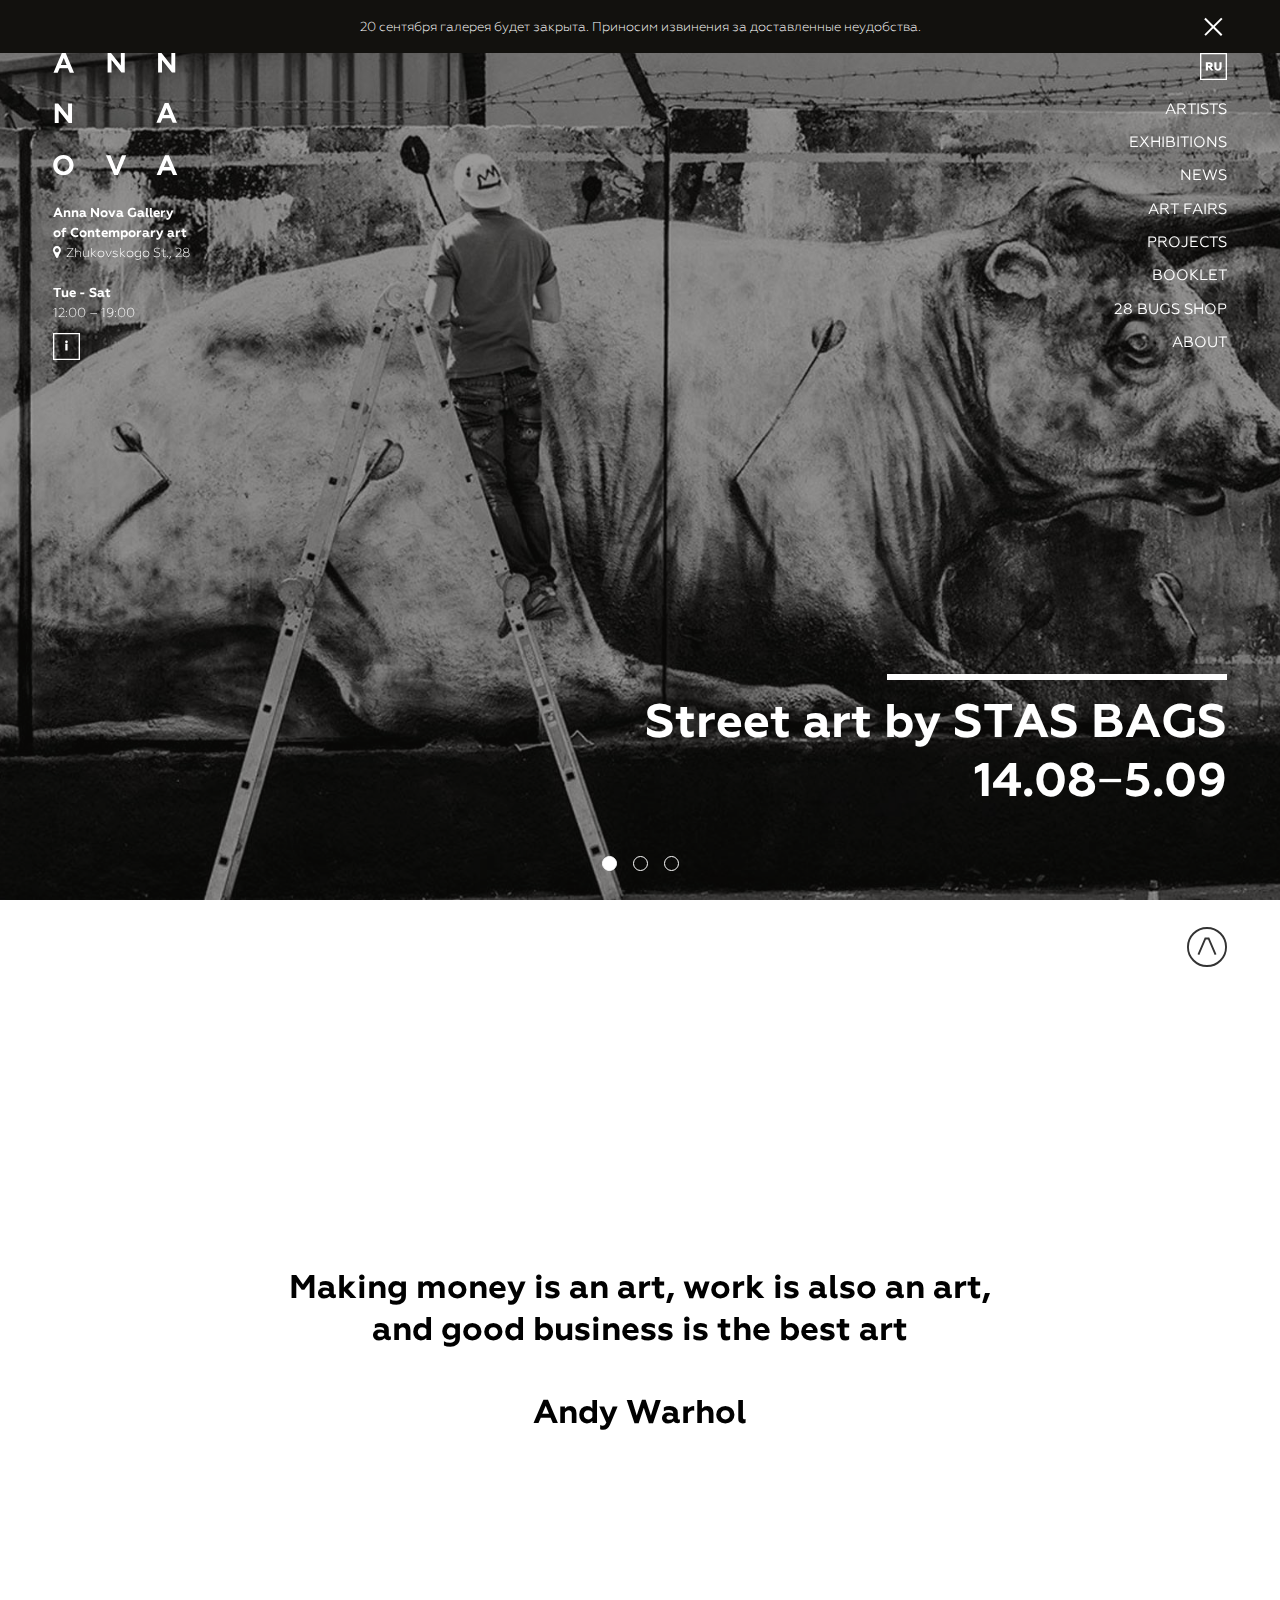
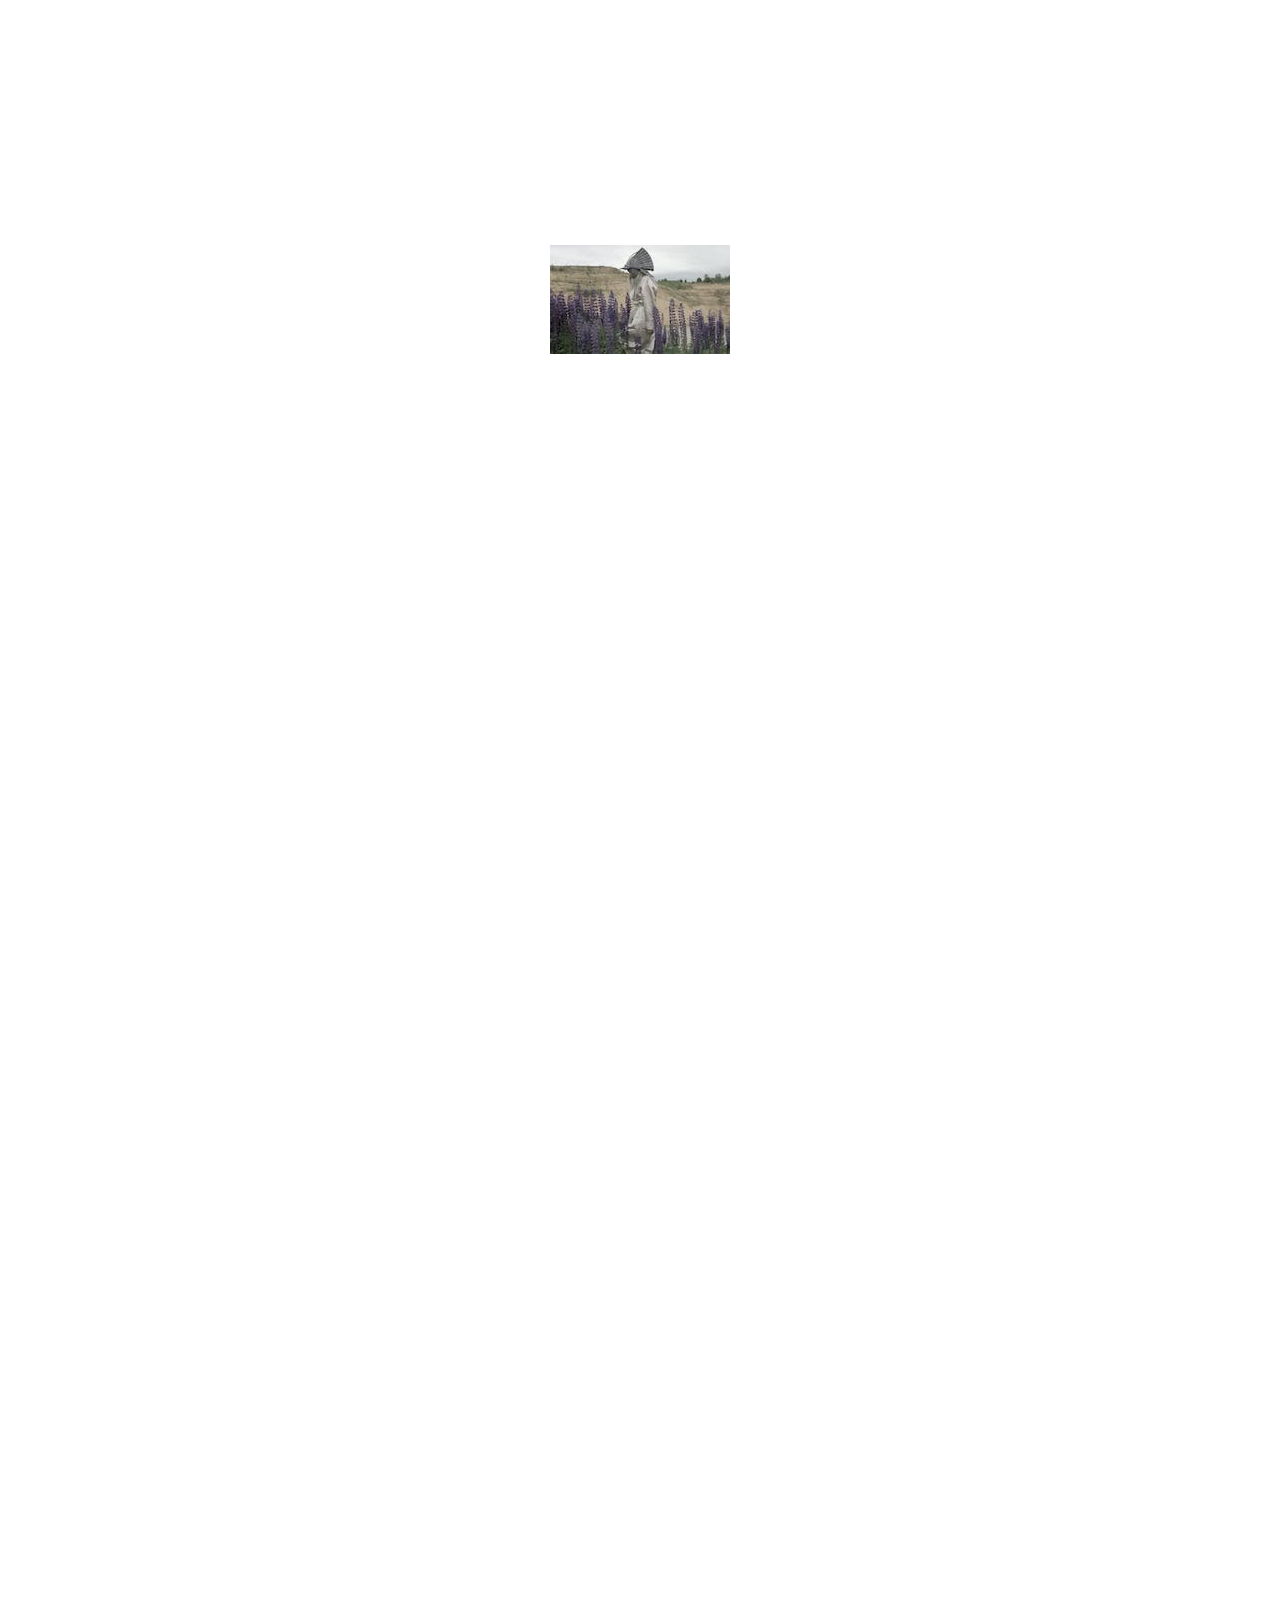
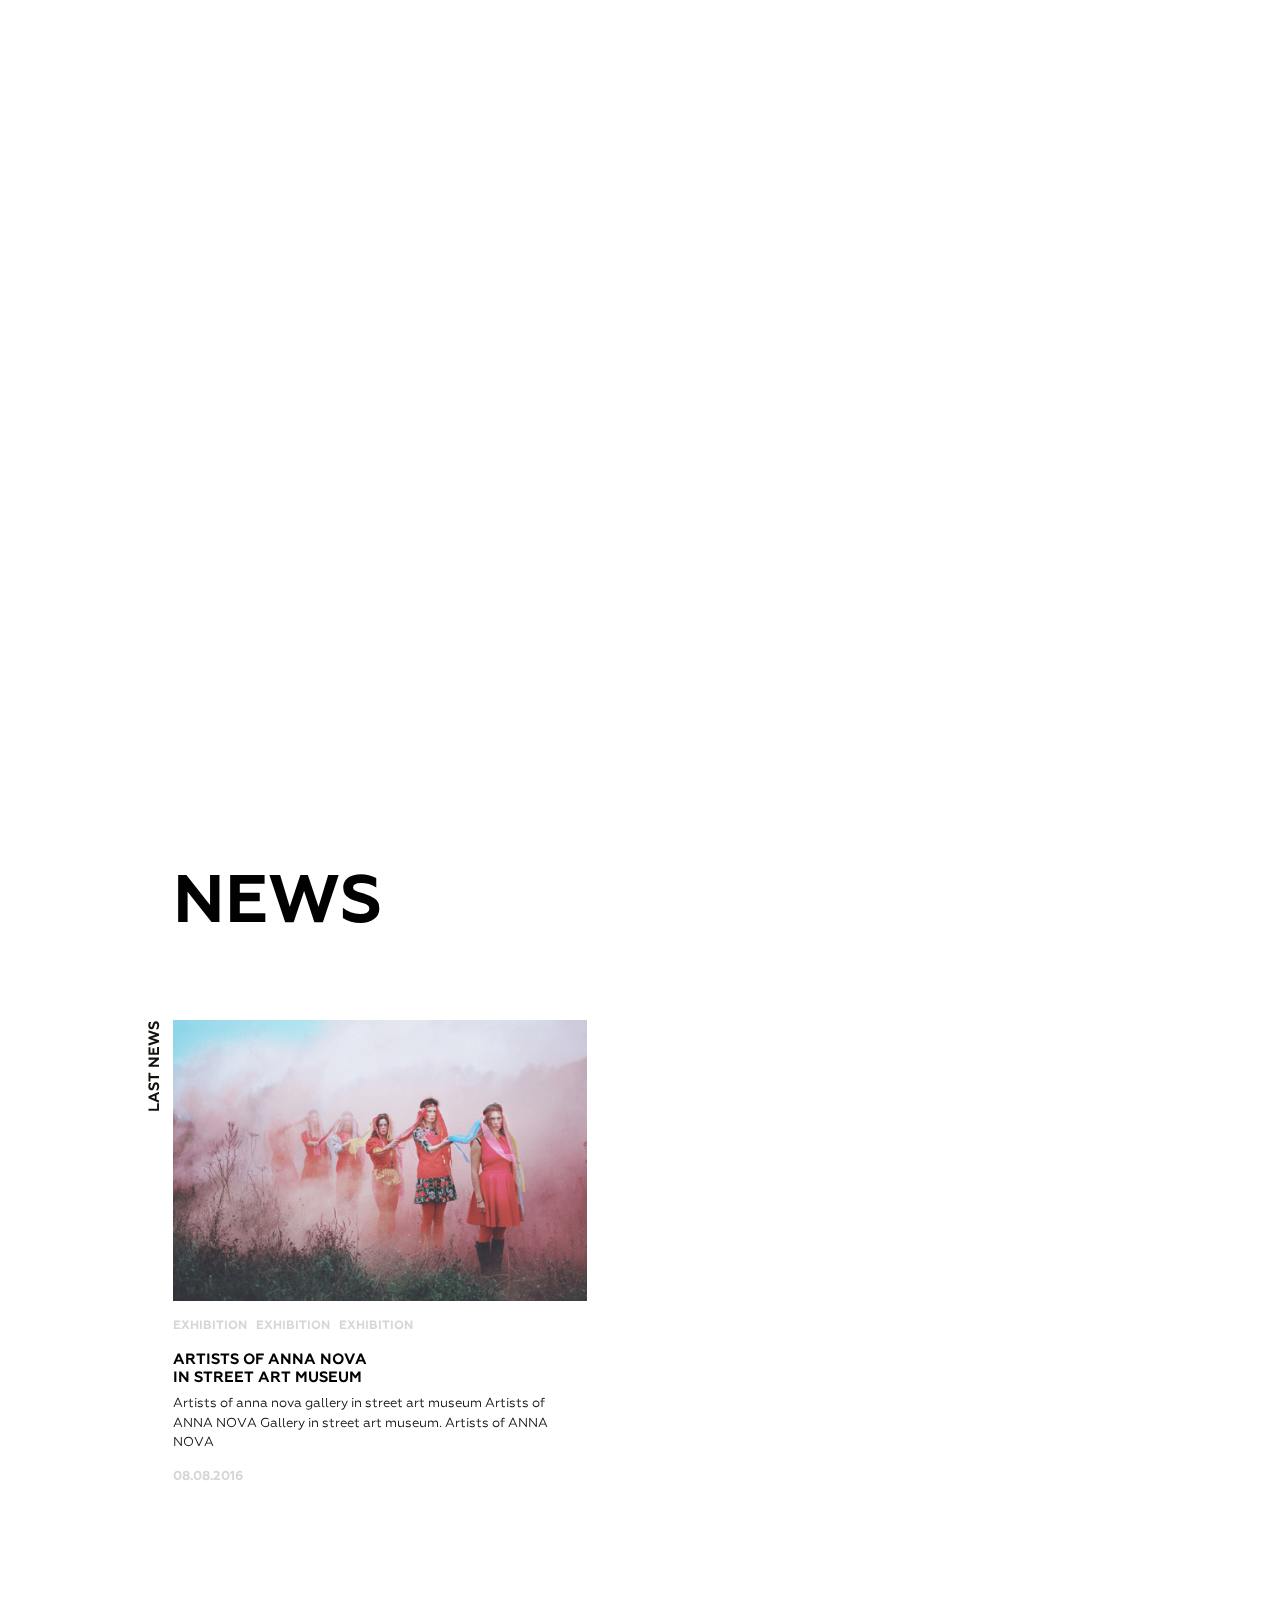
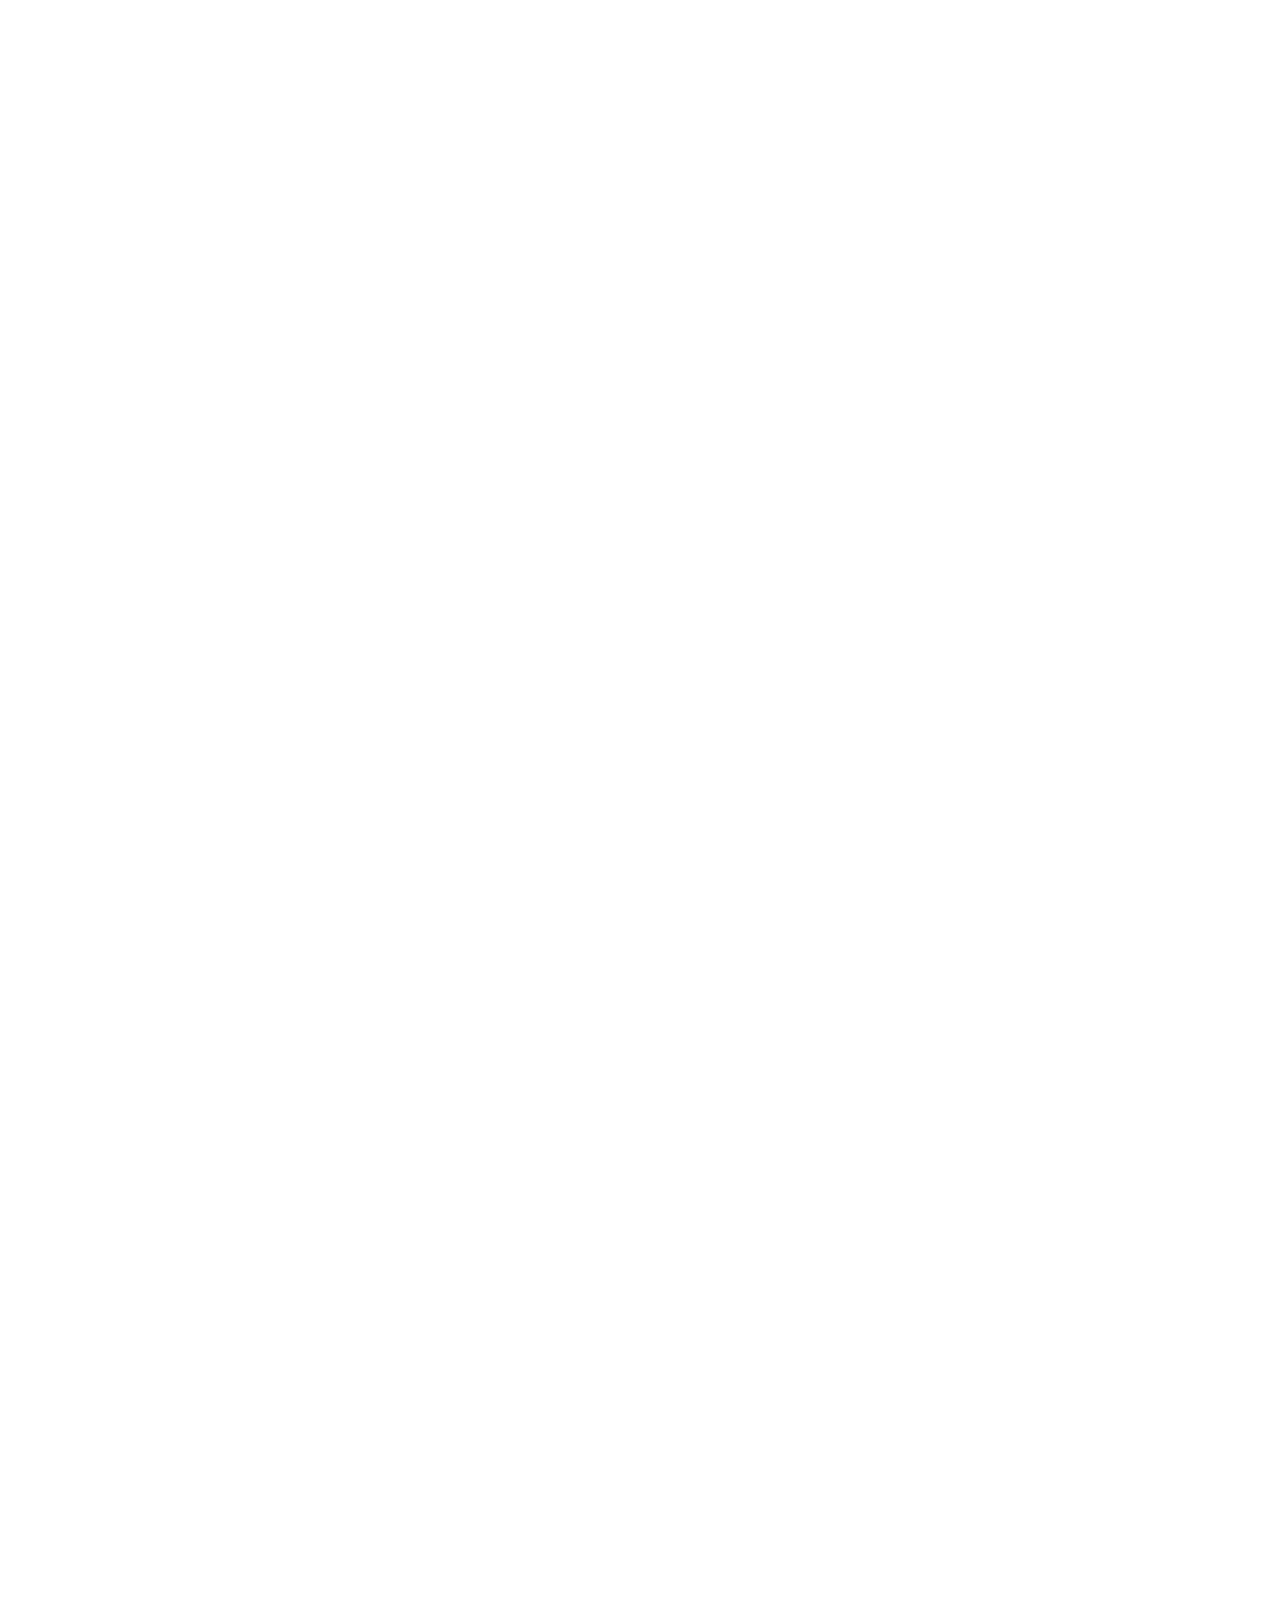
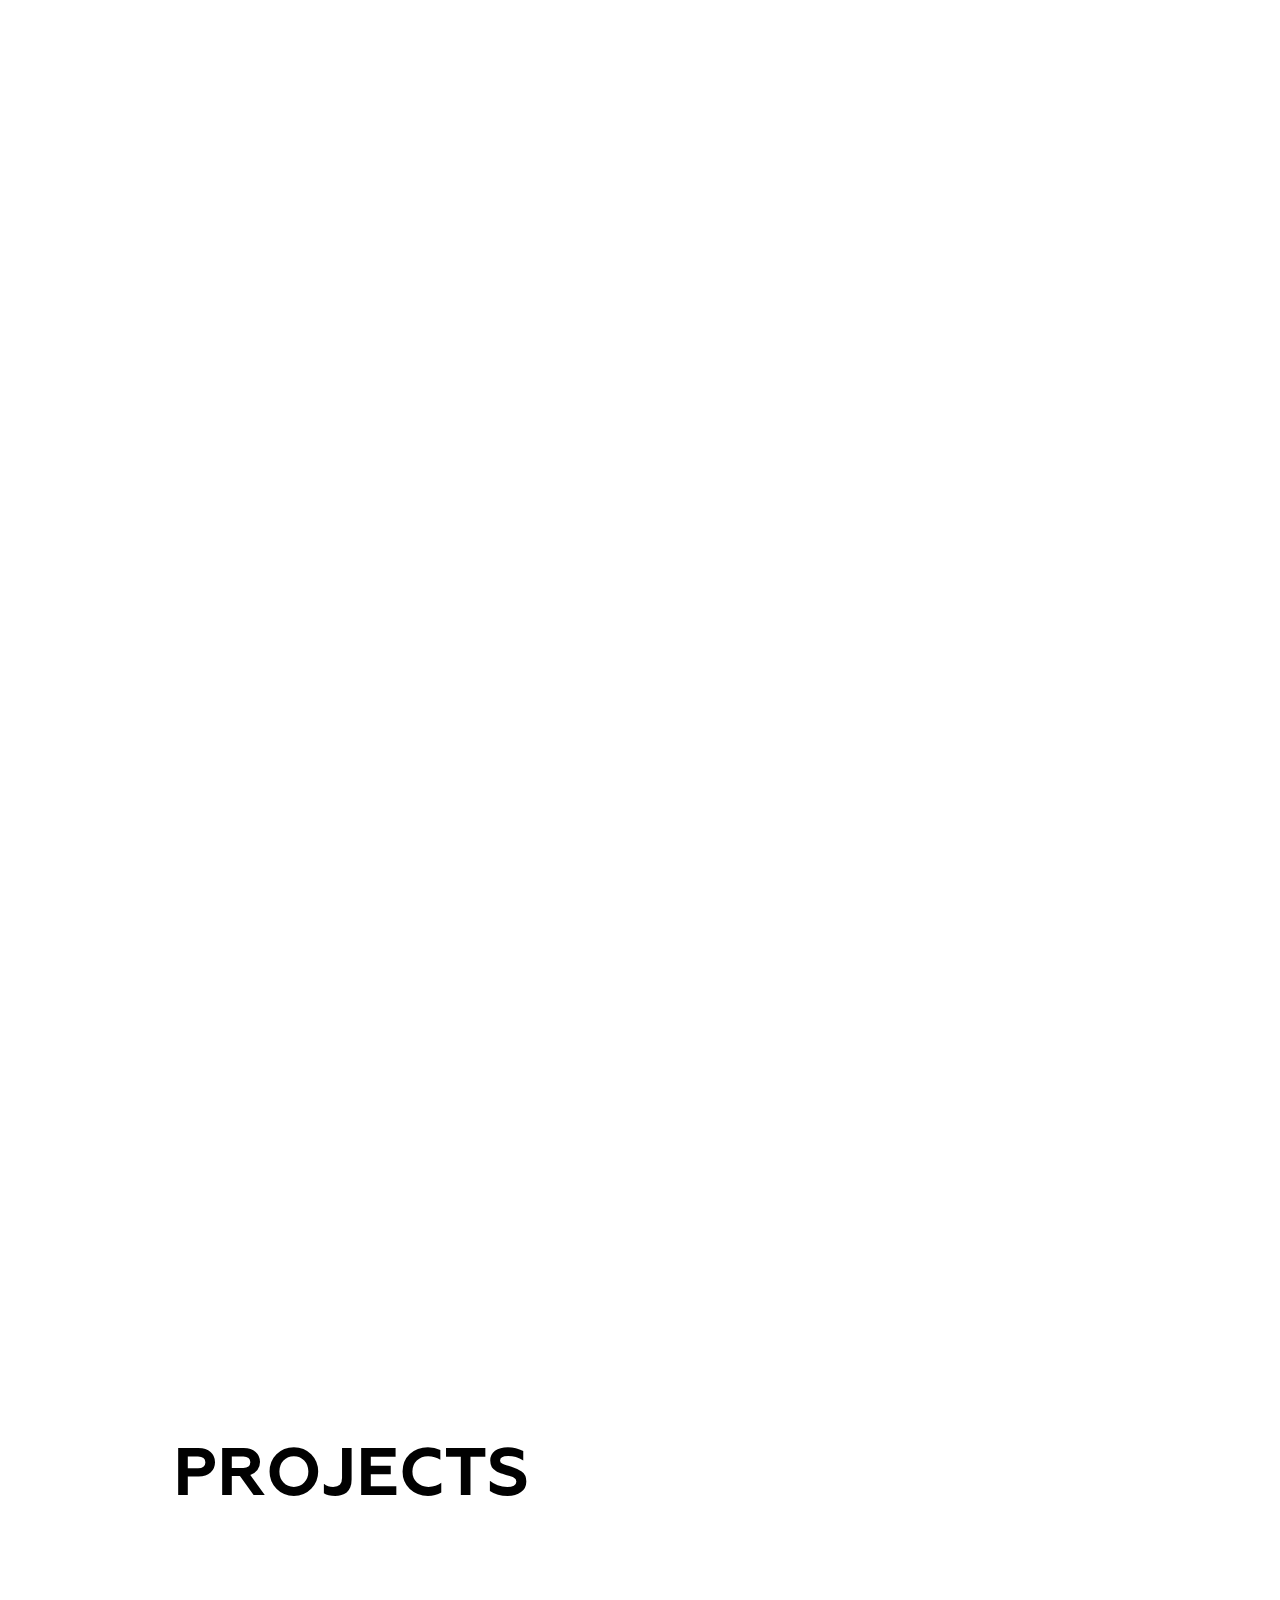
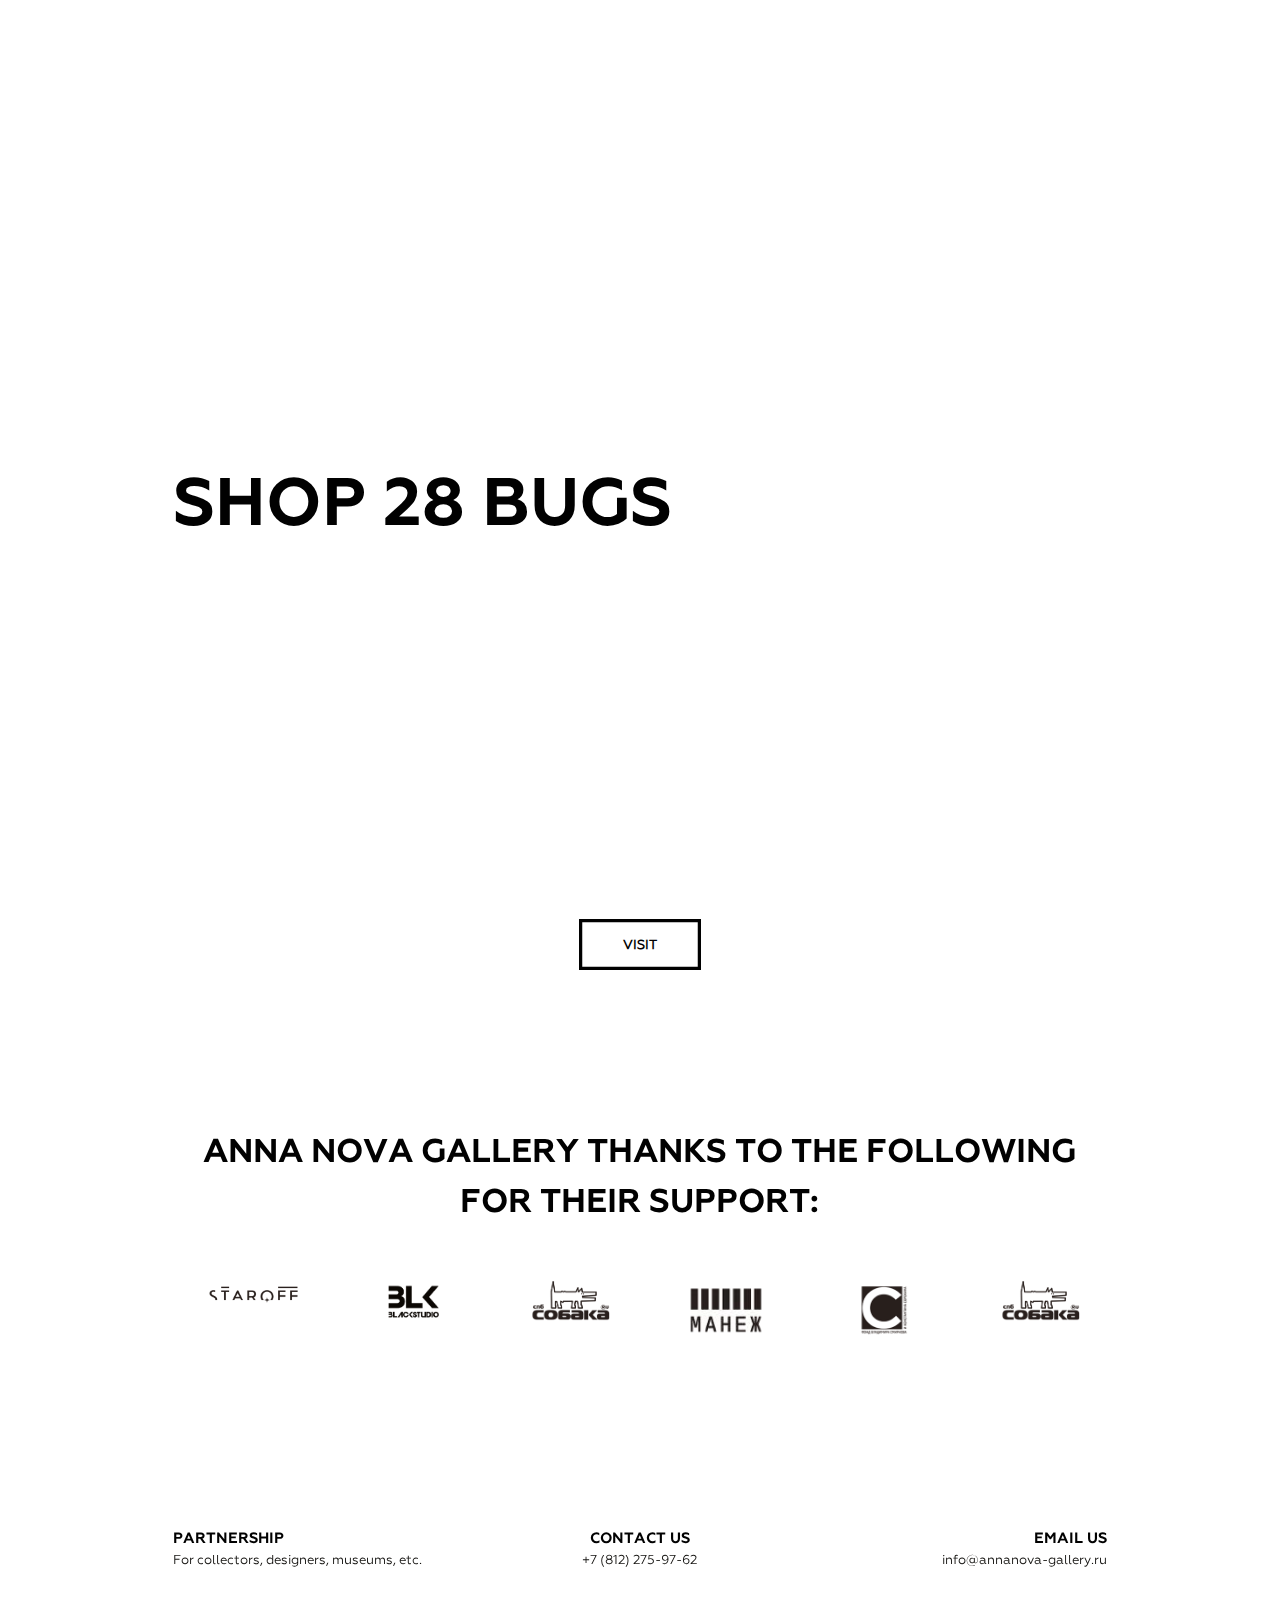
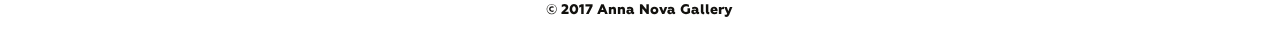
==== index.html @ c2e3cb45 "35Edit" ====
<!DOCTYPE HTML>
<html>
	<head>
		<title>ANNANOVA Gallery</title>
		<meta charset="utf-8" />
		<link rel="shortcut icon" href="favicon.ico" />
		<link href="../apple-touch-icon.png" rel="apple-touch-icon" />
		<meta name="viewport" content="width=device-width, initial-scale=1" />
		<link rel="stylesheet" href="assets/css/fonts.css" />
		<link rel="stylesheet" href="assets/css/animate.min.css" />
		<link rel="stylesheet" href="assets/css/main.css" />
	</head>

	<body id="top" class="home-page">
		<div id="mycursor-left"></div>
		<div id="mycursor-right"></div>
<!-- NOTIFY -->
		<div class="12u an-notify">
			<p>20 сентября галерея будет закрыта. Приносим извинения за доставленные неудобства.</p>
			<a href="#" class="an-notify-close" tabindex="0"></a>
		</div>

<!-- HEADER -->
		<header id="header" class="">
			<div class="lg"><a href="index.html"></a></div>
			<a href="#nav" id="header-nav"></a>
		</header>

<!-- NAV -->
		<nav id="nav">
			<ul class="links align-right">
				<li><a href="artists.html">ARTISTS</a></li>
				<li><a>EXHIBITIONS</a></li>
				<li><a href="news.html">NEWS</a></li>
				<li><a>ART FAIRS</a></li>
				<li><a>PROJECTS</a></li>
				<li><a>BOOKLET</a></li>
				<li><a>28 BUGS SHOP</a></li>
				<li><a>ABOUT</a></li>
				<li id="lang"><a></a></li>
			</ul>
			<ul class="nav-social">
				<li class="telegram"><a></a></li>
				<li class="insta"><a></a></li>
				<li class="vk"><a></a></li>
				<li class="fb"><a></a></li>
			</ul>
			<p>
				<a><i class="fa fa-map-marker" aria-hidden="true"></i>Zhukovskogo St., 28</a>
				<strong>Tue - Sat</strong><br>
				12:00 – 19:00
			</p>
		</nav>
		<div id="nav-mask"></div>

<!-- BANNER -->
		<section id="banner" class="fadeIn">

			<div class="carousel">

				<div class="static-banner-logo">
					<div class="lg">
						<div id="lg-desc">
							<p>
								<strong>Anna Nova Gallery<br>
								of Contemporary art</strong><br>
								<a><i class="fa fa-map-marker" aria-hidden="true"></i>Zhukovskogo St., 28</a><br><br>
								<strong>Tue - Sat</strong><br>
								12:00 – 19:00
							</p>
							<a class="info"></a>
						</div>
					</div>
				</div>
				<div class="static-banner-menu 2u">
					<ul class="links banner-menu">
						<li id="lang"><a></a></li>
						<li><a href="artists.html">ARTISTS</a></li>
						<li><a>EXHIBITIONS</a></li>
						<li><a href="news.html">NEWS</a></li>
						<li><a>ART FAIRS</a></li>
						<li><a>PROJECTS</a></li>
						<li><a>BOOKLET</a></li>
						<li><a>28 BUGS SHOP</a></li>
						<li><a>ABOUT</a></li>
					</ul>
				</div>
				<div class="banner-footer row 0%">
					<div class="1u align-left">
						<ul class="banner-social">
							<li class="telegram"><a></a></li>
							<li class="insta"><a></a></li>
							<li class="vk"><a></a></li>
							<li class="fb"><a></a></li>
						</ul>
					</div>
					<div class="11u align-right">
						<div class="email-us">
							<h4>EMAIL US</h4>
							<p><a href="mailto:info@annanova-gallery.ru">info@annanova-gallery.ru</a></p>
						</div>
					</div>
				</div>
				<div class="carousel-cell" style="background-image: url(images/1.jpg)">
					<div class="banner-title">
						<hr class="bold -5u 7u -9u(xlarge) 3u(xlarge) align-right">
						<h2><a href="">Street art by STAS BAGS<br>14.08−5.09</a></h2>
					</div>
					<div class="mask-cursor-left"></div>
					<div class="mask-cursor-right"></div>
					<div class="banner-mask"></div>
				</div>
				<div class="carousel-cell" style="background-image: url(images/2.jpg)">
					<div class="banner-title">
						<hr class="bold -5u 7u -9u(xlarge) 3u(xlarge) align-right">
						<h2><a href="">Pavel Brat. Paper art<br>7.06−1.09</a></h2>
					</div>
					<div class="mask-cursor-left"></div>
					<div class="mask-cursor-right"></div>
					<div class="banner-mask"></div>
				</div>
				<div class="carousel-cell" style="background-image: url(images/3.jpg)">
					<div class="banner-title">
						<hr class="bold -5u 7u -9u(xlarge) 3u(xlarge) align-right">
						<h2><a href="">Robert Longo<br>7.06−1.09</a></h2>
					</div>
					<div class="mask-cursor-left"></div>
					<div class="mask-cursor-right"></div>
					<div class="banner-mask"></div>
				</div>
			</div>
		</section>

<!-- MAIN -->
		<div id="main" class="container">

			<a id="an-backtotop" onclick="$('#top').animatescroll();"></a>

<!-- MANIFEST -->
			<section class="panel manifest">
				<div class="row 0% vh align-center">
					<section class="12u$ vh">
						<div class="manifest-slogan 12u$">
							<h2>Making money is an art, work is also an art, and good business is the best art<br><br>Andy Warhol</h2>
						</div>
						<span class="first-child image fadeIn" data-wow-duration="1s" data-wow-delay="" data-wow-offset=""><img src="images/manifest/1.jpg"></span>
						<span class="second-child image wow fadeInUp" data-wow-delay="0.5s"><img src="images/manifest/3.jpg"></span>
						<span class="third-child image wow fadeInUp" data-wow-delay="0.5s"><img src="images/manifest/2.jpg"></span>
					</section>
				</div>
			</section>

<!-- NEWS -->
			<section class="panel news row 0%">
				<h2 id="content" class="block-title 12u$">News</h2>
				<div class="6u 12u$(xsmall) news-snip hor-image">
					<span class="news-snip-last">LAST NEWS</span>
					<a href="" title="Read" class="image fit">
						<img src="images/news/1.png">
					</a>
					<div class="news-snip-content">
						<ul class="news-snip-tags">
							<li>EXHIBITION</li>
							<li>EXHIBITION</li>
							<li>EXHIBITION</li>
						</ul>
						<h4><a href="" title="Read">ARTISTS OF ANNA NOVA<br>IN STREET ART MUSEUM</a></h4>
						<p>Artists of anna nova gallery in street art museum Аrtists of ANNA NOVA Gallery in street art museum. Аrtists of ANNA NOVA</p>
						<span class="news-snip-date">08.08.2016</span>
					</div>
				</div>
				<div class="6u$ 12u$(xsmall) news-snip wow fadeIn" data-wow-delay="0.5s">
					<span class="news-snip-last">LAST NEWS</span>
					<a href="" title="Read" class="image fit">
						<img src="images/news/2.png">
					</a>
					<div class="news-snip-content">
						<ul class="news-snip-tags">
							<li>EXHIBITION</li>
							<li>EXHIBITION</li>
							<li>EXHIBITION</li>
						</ul>
						<h4><a href="" title="Read">ARTISTS OF ANNA NOVA<br>IN STREET ART MUSEUM</a></h4>
						<p>Artists of anna nova gallery in street art museum Аrtists of ANNA NOVA Gallery in street art museum. Аrtists of ANNA NOVA</p>
						<span class="news-snip-date">08.08.2016</span>
					</div>
				</div>
				<div class="6u 12u$(xsmall) news-snip wow fadeIn">
					<span class="news-snip-last">LAST NEWS</span>
					<a href="" title="Read" class="image fit">
						<img src="images/news/3.png">
					</a>
					<div class="news-snip-content">
						<ul class="news-snip-tags">
							<li>EXHIBITION</li>
							<li>EXHIBITION</li>
							<li>EXHIBITION</li>
						</ul>
						<h4><a href="" title="Read">ARTISTS OF ANNA NOVA<br>IN STREET ART MUSEUM</a></h4>
						<p>Artists of anna nova gallery in street art museum Аrtists of ANNA NOVA Gallery in street art museum. Аrtists of ANNA NOVA</p>
						<span class="news-snip-date">08.08.2016</span>
					</div>
				</div>
				<div class="6u$ 12u$(xsmall) news-snip hor-image wow fadeIn" data-wow-delay="0.5s">
					<span class="news-snip-last">LAST NEWS</span>
					<a href="" title="Read" class="image fit">
						<img src="images/news/4.png">
					</a>
					<div class="news-snip-content">
						<ul class="news-snip-tags">
							<li>EXHIBITION</li>
							<li>EXHIBITION</li>
							<li>EXHIBITION</li>
						</ul>
						<h4><a href="" title="Read">ARTISTS OF ANNA NOVA<br>IN STREET ART MUSEUM</a></h4>
						<p>Artists of anna nova gallery in street art museum Аrtists of ANNA NOVA Gallery in street art museum. Аrtists of ANNA NOVA</p>
						<span class="news-snip-date">08.08.2016</span>
					</div>
				</div>

				<!-- NEWS-BANNER -->
				<banner class="12u$ news-snip fit wow fadeIn">
					<a href="" title="Read" class="image fit">
						<img src="images/news/5.png">
					</a>
					<div class="news-snip-content">
						<ul class="news-snip-tags">
							<li>EXHIBITION</li>
							<li>EXHIBITION</li>
							<li>EXHIBITION</li>
						</ul>
						<h4><a href="" title="Read">ARTISTS OF ANNA NOVA IN STREET ART MUSEUM</a></h4>
						<p>Artists of anna nova gallery in street art museum Аrtists of ANNA NOVA Gallery in street art museum. Аrtists of ANNA NOVA</p>
						<span class="news-snip-date">08.08.2016</span>
					</div>
				</banner>

				<div class="6u 12u$(xsmall) news-snip hor-image wow fadeIn">
					<a href="" title="Read" class="image fit">
						<img src="images/news/6.png">
					</a>
					<div class="news-snip-content">
						<ul class="news-snip-tags">
							<li>EXHIBITION</li>
							<li>EXHIBITION</li>
							<li>EXHIBITION</li>
						</ul>
						<h4><a href="" title="Read">ARTISTS OF ANNA NOVA<br>IN STREET ART MUSEUM</a></h4>
						<p>Artists of anna nova gallery in street art museum Аrtists of ANNA NOVA Gallery in street art museum. Аrtists of ANNA NOVA</p>
						<span class="news-snip-date">08.08.2016</span>
					</div>
				</div>
				<div class="6u$ 12u$(xsmall) news-snip wow fadeIn" data-wow-delay="0.5s">
					<a href="" title="Read" class="image fit">
						<img src="images/news/7.png">
					</a>
					<div class="news-snip-content">
						<ul class="news-snip-tags">
							<li>EXHIBITION</li>
							<li>EXHIBITION</li>
							<li>EXHIBITION</li>
						</ul>
						<h4><a href="" title="Read">ARTISTS OF ANNA NOVA<br>IN STREET ART MUSEUM</a></h4>
						<p>Artists of anna nova gallery in street art museum Аrtists of ANNA NOVA Gallery in street art museum. Аrtists of ANNA NOVA</p>
						<span class="news-snip-date">08.08.2016</span>
					</div>
				</div>
				<div class="6u 12u$(xsmall) news-snip wow fadeIn">
					<a href="" title="Read" class="image fit">
						<img src="images/news/8.png">
					</a>
					<div class="news-snip-content">
						<ul class="news-snip-tags">
							<li>EXHIBITION</li>
							<li>EXHIBITION</li>
							<li>EXHIBITION</li>
						</ul>
						<h4><a href="" title="Read">ARTISTS OF ANNA NOVA<br>IN STREET ART MUSEUM</a></h4>
						<p>Artists of anna nova gallery in street art museum Аrtists of ANNA NOVA Gallery in street art museum. Аrtists of ANNA NOVA</p>
						<span class="news-snip-date">08.08.2016</span>
					</div>
				</div>
				<div class="6u$ 12u$(xsmall) news-snip hor-image wow fadeIn" data-wow-delay="0.5s">
					<a href="" title="Read" class="image fit">
						<img src="images/news/9.png">
					</a>
					<div class="news-snip-content">
						<ul class="news-snip-tags">
							<li>EXHIBITION</li>
							<li>EXHIBITION</li>
							<li>EXHIBITION</li>
						</ul>
						<h4><a href="" title="Read">ARTISTS OF ANNA NOVA<br>IN STREET ART MUSEUM</a></h4>
						<p>Artists of anna nova gallery in street art museum Аrtists of ANNA NOVA Gallery in street art museum. Аrtists of ANNA NOVA</p>
						<span class="news-snip-date">08.08.2016</span>
					</div>
				</div>
			</section>

			<hr class="trans" />
<!-- PROJECTS -->
			<section class="panel projects">
				<h2 id="content" class="block-title">Projects</h2>
				<div class="row 0%">
					<div class="3u 12u$(xsmall)">
						<div class="projects-snip white wow fadeInUp" data-wow-delay="0">
							<a href="">
								<span class="image fit">
									<img src="images/projects/p1.png">
								</span>
								<h3>INTERIORS</h3>
								<p class="9u">AN EXCLUSIVE space from Anna Nova</p>
							</a>
						</div>
					</div>
					<div class="3u 12u$(xsmall)">
						<div class="projects-snip wow fadeInUp" data-wow-delay="0.5s">
							<a href="">
								<span class="image fit">
									<img src="images/projects/p2.png">
								</span>
								<h3>BOOKLET</h3>
								<p class="9u">MAGASIN about contemporary art</p>
							</a>
						</div>
					</div>
					<div class="3u 12u$(xsmall)">
						<div class="projects-snip wow fadeInUp" data-wow-delay="1s">
							<a href="">
								<span class="image fit">
									<img src="images/projects/p3.png">
								</span>
								<h3>CONTEST</h3>
								<p class="9u">MAGASIN about contemporary art</p>
							</a>
						</div>
					</div>
					<div class="3u 12u$(xsmall)">
						<div class="projects-snip wow fadeInUp" data-wow-delay="1.5s">
							<a href="">
								<span class="image fit">
									<img src="images/projects/p4.png">
								</span>
								<h3>BOOKS</h3>
								<p class="9u">BOOKS about contemporary art</p>
							</a>
						</div>
					</div>
				</div>
			</section>

			<hr class="trans" />
<!-- SHOP -->
			<section class="panel shop">
				<h2 id="content" class="block-title">SHOP <br>28 BUGS</h2>
				<!-- <hr class="trans" /> -->
				<div class="row 150% box trans wow fadeIn">
					<div class="2u 4u(small) 6u(xsmall)">
						<div class="shop-card">
							<span class="image">
								<img src="images/shops/28b-1.png">
							</span>
							<h4>Александр Дашевский</h4>
							<p>Из проекта проекта Традиция наноc…,2015.</p>
							<a>Фотография</a>
							<span>10000 ₽</span>
						</div>
					</div>
					<div class="2u 4u(small) 6u$(xsmall)">
						<div class="shop-card">
							<span class="image">
								<img src="images/shops/28b-2.png">
							</span>
							<h4>Александр Дашевский</h4>
							<p>Традиция наносит ответный удар, 2015</p>
							<a>Живопись</a>
							<span>12000 ₽</span>
						</div>
					</div>
					<div class="2u 4u$(small) 6u(xsmall)">
						<div class="shop-card">
							<span class="image">
								<img src="images/shops/28b-3.png">
							</span>
							<h4>Стас Багс</h4>
							<p>Haters Gonna Hate, 2016</p>
							<a>Живопись</a>
							<span>10000 ₽</span>
						</div>
					</div>
					<div class="2u 4u(small) 6u(xsmall)">
						<div class="shop-card">
							<span class="image">
								<img src="images/shops/28b-4.png">
							</span>
							<h4>Александр Дашевский</h4>
							<p>Традиция наносит ответный удар, 2015</p>
							<a>Живопись</a>
							<span>12000 ₽</span>
						</div>
					</div>
					<div class="2u 4u(small) 6u(xsmall)">
						<div class="shop-card">
							<span class="image">
								<img src="images/shops/28b-5.png">
							</span>
							<h4>Стас Багс</h4>
							<p>Haters Gonna Hate, 2016</p>
							<a>Живопись</a>
							<span>10000 ₽</span>
						</div>
					</div>
					<div class="2u 4u$(small) 6u$(xsmall)">
						<div class="shop-card">
							<span class="image">
								<img src="images/shops/28b-6.png">
							</span>
							<h4>Александр Дашевский</h4>
							<p>Традиция наносит ответный удар, 2015</p>
							<a>Живопись</a>
							<span>12000 ₽</span>
						</div>
					</div>
				</div>
				<div class="action 12u align-center"><a class="button special">VISIT</a></div>
			</section>

			<hr class="trans" />
<!-- PARTNERS -->
			<section class="panel partners">
				<h2 class="align-center">ANNA NOVA GALLERY THANKS TO THE FOLLOWING FOR THEIR SUPPORT:</h2>
				<ul class="row" data-wow-delay="">
					<li class="2u 3u(small) 4u(xsmall) image"><a href="*"><img src="images/partners/1.png"></a></li>
					<li class="2u 3u(small) 4u(xsmall) image"><a href="*"><img src="images/partners/2.png"></a></li>
					<li class="2u 3u(small) 4u(xsmall) image"><a href="*"><img src="images/partners/3.png"></a></li>
					<li class="2u 3u(small) 4u(xsmall) image"><a href="*"><img src="images/partners/4.png"></a></li>
					<li class="2u 3u(small) 4u(xsmall) image"><a href="*"><img src="images/partners/5.png"></a></li>
					<li class="2u 3u(small) 4u(xsmall) image"><a href="*"><img src="images/partners/3.png"></a></li>
				</ul>
			</section>

			<hr class="trans" />
<!-- FOOTER -->
			<footer id="footer">
				<div class="row 0%">
					<div class="4u 12u(xsmall) fit align-left(">
						<h4>PARTNERSHIP</h4>
						<p><a href="">For collectors, designers, museums, etc.</a></p>
					</div>
					<div class="4u 12u(xsmall) align-center">
						<h4>CONTACT US</h4>
						<p><a href="tel:+7(812)275-97-62">+7 (812) 275-97-62</a></p>
					</div>
					<div class="4u 12u(xsmall) align-right">
						<div class="email-us">
							<h4>EMAIL US</h4>
							<p><a href="mailto:info@annanova-gallery.ru">info@annanova-gallery.ru</a></p>
						</div>
					</div>
					<div class="12u copyright">© 2017 Anna Nova Gallery</div>
				</div>
			</footer>
		</div>

<!-- SCRIPTS -->

		<!-- SKELJS -->
		<script src="assets/js/skel/skel.min.js"></script>
		<script src="assets/js/skel/skel-viewport.min.js"></script>
		<script src="assets/js/skel/skel-layout.min.js"></script>

		<!-- JQUERY -->
		<script src="assets/js/jquery-3.2.1.min.js"></script>

		<!-- DESANDRO -->
		<script src="assets/js/desandro/flickity.min.js"></script>
		<script src="assets/js/desandro/flickity.bg-lazyload.js"></script>
		<script src="assets/js/desandro/isotope.pkgd.min.js"></script>

		<!-- SCROLLIFY -->
		<script src="assets/js/scrollify/jquery.scrollify.min.js"></script>

		<!-- ANIMATESCROLL -->
		<script src="assets/js/animatescroll/animatescroll.min.js"></script>
		<script src="assets/js/animatescroll/animatescroll.noeasing.js"></script>

		<!-- WAYPOINT -->
		<script type="text/javascript" src="assets/js/waypoint/noframework.waypoints.min.js"></script>
		<script type="text/javascript" src="assets/js/waypoint/jquery.waypoints.min.js"></script>
		<script type="text/javascript" src="assets/js/waypoint/shortcuts/sticky.min.js"></script>
		<script type="text/javascript" src="assets/js/waypoint/shortcuts/inview.min.js"></script>

		<!-- ONSCREEN -->
		<!-- <script type="text/javascript" src="https://unpkg.com/onscreen/dist/on-screen.umd.min.js"></script> -->

		<!-- SCROLLMAGIC -->
		<!-- <script src="assets/js/scrollmagic/scrollmagic.min.js"></script>
		<script src="assets/js/scrollmagic/plugins/animation.gsap.min.js"></script>
		<script src="assets/js/scrollmagic/plugins/animation.velocity.min.js"></script>
		<script src="assets/js/scrollmagic/plugins/debug.addIndicators.min.js"></script>
		<script src="assets/js/scrollmagic/plugins/jquery.scrollmagic.min.js"></script> -->

		<!-- WOWJS -->
		<script src="assets/js/wowjs/wow.min.js"></script>

		<!-- MAINJS -->
		<script src="assets/js/main.js"></script>

	</body>
</html>
---- assets/css/fonts.css ----
@font-face {
    font-family: 'geometrialight';
    src: url([data-uri]) format('woff2'),
         url([data-uri]) format('woff');
    font-weight: normal;
    font-style: normal;
}


@font-face {
    font-family: 'geometriabold';
    src: url([data-uri]) format('woff2'),
         url([data-uri]) format('woff');
    font-weight: bold;
    font-style: normal;

}




@font-face {
    font-family: 'geometriaextrabold';
    src: url([data-uri]) format('woff2'),
         url([data-uri]) format('woff');
    font-weight: bold;
    font-style: normal;

}




@font-face {
    font-family: 'geometriamedium';
    src: url([data-uri]) format('woff2'),
         url([data-uri]) format('woff');
    font-weight: normal;
    font-style: normal;

}




@font-face {
    font-family: 'geometriaregular';
    src: url([data-uri]) format('woff2'),
         url([data-uri]) format('woff');
    font-weight: normal;
    font-style: normal;

}
---- assets/css/main.css ----
﻿@import url(font-awesome.min.css);html,body,div,span,applet,object,iframe,h1,h2,h3,h4,h5,h6,p,blockquote,pre,a,abbr,acronym,address,big,cite,code,del,dfn,em,img,ins,kbd,q,s,samp,small,strike,strong,sub,sup,tt,var,b,u,i,center,dl,dt,dd,ol,ul,li,fieldset,form,label,legend,table,caption,tbody,tfoot,thead,tr,th,td,article,aside,canvas,details,embed,figure,figcaption,footer,header,hgroup,menu,nav,output,ruby,section,summary,time,mark,audio,video{margin:0;padding:0;border:0;font-size:100%;font:inherit;vertical-align:baseline}article,aside,details,figcaption,figure,footer,header,hgroup,menu,nav,section{display:block}body{line-height:1}ol,ul{list-style:none}blockquote,q{quotes:none}blockquote:before,blockquote:after,q:before,q:after{content:'';content:none}table{border-collapse:collapse;border-spacing:0}body{-webkit-text-size-adjust:none}*,*:before,*:after{-moz-box-sizing:border-box;-webkit-box-sizing:border-box;box-sizing:border-box}.container{margin-left:auto;margin-right:auto}.container.\31 25\25{width:100%;max-width:100em;min-width:80em}.container.\37 5\25{width:60em}.container.\35 0\25{width:40em}.container.\32 5\25{width:20em}.container{width:80em}@media screen and (min-width: 1920px){.container.\31 25\25{width:100%;max-width:100em;min-width:80em}.container.\37 5\25{width:60em}.container.\35 0\25{width:40em}.container.\32 5\25{width:20em}.container{width:80em}}@media screen and (max-width: 1280px){.container.\31 25\25{width:100%;max-width:87.5em;min-width:70em}.container.\37 5\25{width:52.5em}.container.\35 0\25{width:35em}.container.\32 5\25{width:17.5em}.container{width:70em}}@media screen and (max-width: 1024px){.container.\31 25\25{width:100%;max-width:112.5%;min-width:90%}.container.\37 5\25{width:67.5%}.container.\35 0\25{width:45%}.container.\32 5\25{width:22.5%}.container{width:90%}}@media screen and (max-width: 768px){.container.\31 25\25{width:100%;max-width:112.5%;min-width:90%}.container.\37 5\25{width:67.5%}.container.\35 0\25{width:45%}.container.\32 5\25{width:22.5%}.container{width:90% !important}}@media screen and (max-width: 480px){.container.\31 25\25{width:100%;max-width:125%;min-width:100%}.container.\37 5\25{width:75%}.container.\35 0\25{width:50%}.container.\32 5\25{width:25%}.container{width:100% !important}}.row{border-bottom:solid 1px transparent;-moz-box-sizing:border-box;-webkit-box-sizing:border-box;box-sizing:border-box}.row>*{float:left;-moz-box-sizing:border-box;-webkit-box-sizing:border-box;box-sizing:border-box}.row:after,.row:before{content:'';display:block;clear:both;height:0}.row.uniform>*>:first-child{margin-top:0}.row.uniform>*>:last-child{margin-bottom:0}.row.\30 \25>*{padding:0 0 0 0em}.row.\30 \25{margin:0 0 -1px 0em}.row.uniform.\30 \25>*{padding:0em 0 0 0em}.row.uniform.\30 \25{margin:0em 0 -1px 0em}.row>*{padding:0 0 0 2em}.row{margin:0 0 -1px -2em}.row.uniform>*{padding:2em 0 0 2em}.row.uniform{margin:-2em 0 -1px -2em}.row.\32 00\25>*{padding:0 0 0 4em}.row.\32 00\25{margin:0 0 -1px -4em}.row.uniform.\32 00\25>*{padding:4em 0 0 4em}.row.uniform.\32 00\25{margin:-4em 0 -1px -4em}.row.\31 50\25>*{padding:0 0 0 3em}.row.\31 50\25{margin:0 0 -1px -3em}.row.uniform.\31 50\25>*{padding:3em 0 0 3em}.row.uniform.\31 50\25{margin:-3em 0 -1px -3em}.row.\35 0\25>*{padding:0 0 0 1em}.row.\35 0\25{margin:0 0 -1px -1em}.row.uniform.\35 0\25>*{padding:1em 0 0 1em}.row.uniform.\35 0\25{margin:-1em 0 -1px -1em}.row.\32 5\25>*{padding:0 0 0 .5em}.row.\32 5\25{margin:0 0 -1px -.5em}.row.uniform.\32 5\25>*{padding:.5em 0 0 .5em}.row.uniform.\32 5\25{margin:-.5em 0 -1px -.5em}.\31 2u,.\31 2u\24{width:100%;clear:none;margin-left:0}.\31 1u,.\31 1u\24{width:91.6666666667%;clear:none;margin-left:0}.\31 0u,.\31 0u\24{width:83.3333333333%;clear:none;margin-left:0}.\39 u,.\39 u\24{width:75%;clear:none;margin-left:0}.\38 u,.\38 u\24{width:66.6666666667%;clear:none;margin-left:0}.\37 u,.\37 u\24{width:58.3333333333%;clear:none;margin-left:0}.\36 u,.\36 u\24{width:50%;clear:none;margin-left:0}.\35 u,.\35 u\24{width:41.6666666667%;clear:none;margin-left:0}.\34 u,.\34 u\24{width:33.3333333333%;clear:none;margin-left:0}.\33 u,.\33 u\24{width:25%;clear:none;margin-left:0}.\32 u,.\32 u\24{width:16.6666666667%;clear:none;margin-left:0}.\31 u,.\31 u\24{width:8.3333333333%;clear:none;margin-left:0}.\31 2u\24+*,.\31 1u\24+*,.\31 0u\24+*,.\39 u\24+*,.\38 u\24+*,.\37 u\24+*,.\36 u\24+*,.\35 u\24+*,.\34 u\24+*,.\33 u\24+*,.\32 u\24+*,.\31 u\24+*{clear:left}.\-11u{margin-left:91.6666666667%}.\-10u{margin-left:83.3333333333%}.\-9u{margin-left:75%}.\-8u{margin-left:66.6666666667%}.\-7u{margin-left:58.3333333333%}.\-6u{margin-left:50%}.\-5u{margin-left:41.6666666667%}.\-4u{margin-left:33.3333333333%}.\-3u{margin-left:25%}.\-2u{margin-left:16.6666666667%}.\-1u{margin-left:8.3333333333%}@media screen and (min-width: 1920px){.row>*{padding:0 0 0 2em}.row{margin:0 0 -1px -2em}.row.uniform>*{padding:2em 0 0 2em}.row.uniform{margin:-2em 0 -1px -2em}.row.\32 00\25>*{padding:0 0 0 4em}.row.\32 00\25{margin:0 0 -1px -4em}.row.uniform.\32 00\25>*{padding:4em 0 0 4em}.row.uniform.\32 00\25{margin:-4em 0 -1px -4em}.row.\31 50\25>*{padding:0 0 0 3em}.row.\31 50\25{margin:0 0 -1px -3em}.row.uniform.\31 50\25>*{padding:3em 0 0 3em}.row.uniform.\31 50\25{margin:-3em 0 -1px -3em}.row.\35 0\25>*{padding:0 0 0 1em}.row.\35 0\25{margin:0 0 -1px -1em}.row.uniform.\35 0\25>*{padding:1em 0 0 1em}.row.uniform.\35 0\25{margin:-1em 0 -1px -1em}.row.\32 5\25>*{padding:0 0 0 .5em}.row.\32 5\25{margin:0 0 -1px -.5em}.row.uniform.\32 5\25>*{padding:.5em 0 0 .5em}.row.uniform.\32 5\25{margin:-.5em 0 -1px -.5em}.\31 2u\28xlarge\29,.\31 2u\24\28xlarge\29{width:100%;clear:none;margin-left:0}.\31 1u\28xlarge\29,.\31 1u\24\28xlarge\29{width:91.6666666667%;clear:none;margin-left:0}.\31 0u\28xlarge\29,.\31 0u\24\28xlarge\29{width:83.3333333333%;clear:none;margin-left:0}.\39 u\28xlarge\29,.\39 u\24\28xlarge\29{width:75%;clear:none;margin-left:0}.\38 u\28xlarge\29,.\38 u\24\28xlarge\29{width:66.6666666667%;clear:none;margin-left:0}.\37 u\28xlarge\29,.\37 u\24\28xlarge\29{width:58.3333333333%;clear:none;margin-left:0}.\36 u\28xlarge\29,.\36 u\24\28xlarge\29{width:50%;clear:none;margin-left:0}.\35 u\28xlarge\29,.\35 u\24\28xlarge\29{width:41.6666666667%;clear:none;margin-left:0}.\34 u\28xlarge\29,.\34 u\24\28xlarge\29{width:33.3333333333%;clear:none;margin-left:0}.\33 u\28xlarge\29,.\33 u\24\28xlarge\29{width:25%;clear:none;margin-left:0}.\32 u\28xlarge\29,.\32 u\24\28xlarge\29{width:16.6666666667%;clear:none;margin-left:0}.\31 u\28xlarge\29,.\31 u\24\28xlarge\29{width:8.3333333333%;clear:none;margin-left:0}.\31 2u\24\28xlarge\29+*,.\31 1u\24\28xlarge\29+*,.\31 0u\24\28xlarge\29+*,.\39 u\24\28xlarge\29+*,.\38 u\24\28xlarge\29+*,.\37 u\24\28xlarge\29+*,.\36 u\24\28xlarge\29+*,.\35 u\24\28xlarge\29+*,.\34 u\24\28xlarge\29+*,.\33 u\24\28xlarge\29+*,.\32 u\24\28xlarge\29+*,.\31 u\24\28xlarge\29+*{clear:left}.\-11u\28xlarge\29{margin-left:91.6666666667%}.\-10u\28xlarge\29{margin-left:83.3333333333%}.\-9u\28xlarge\29{margin-left:75%}.\-8u\28xlarge\29{margin-left:66.6666666667%}.\-7u\28xlarge\29{margin-left:58.3333333333%}.\-6u\28xlarge\29{margin-left:50%}.\-5u\28xlarge\29{margin-left:41.6666666667%}.\-4u\28xlarge\29{margin-left:33.3333333333%}.\-3u\28xlarge\29{margin-left:25%}.\-2u\28xlarge\29{margin-left:16.6666666667%}.\-1u\28xlarge\29{margin-left:8.3333333333%}}@media screen and (max-width: 1280px){.row>*{padding:0 0 0 1.5em}.row{margin:0 0 -1px -1.5em}.row.uniform>*{padding:1.5em 0 0 1.5em}.row.uniform{margin:-1.5em 0 -1px -1.5em}.row.\32 00\25>*{padding:0 0 0 3em}.row.\32 00\25{margin:0 0 -1px -3em}.row.uniform.\32 00\25>*{padding:3em 0 0 3em}.row.uniform.\32 00\25{margin:-3em 0 -1px -3em}.row.\31 50\25>*{padding:0 0 0 2.25em}.row.\31 50\25{margin:0 0 -1px -2.25em}.row.uniform.\31 50\25>*{padding:2.25em 0 0 2.25em}.row.uniform.\31 50\25{margin:-2.25em 0 -1px -2.25em}.row.\35 0\25>*{padding:0 0 0 .75em}.row.\35 0\25{margin:0 0 -1px -.75em}.row.uniform.\35 0\25>*{padding:.75em 0 0 .75em}.row.uniform.\35 0\25{margin:-.75em 0 -1px -.75em}.row.\32 5\25>*{padding:0 0 0 .375em}.row.\32 5\25{margin:0 0 -1px -.375em}.row.uniform.\32 5\25>*{padding:.375em 0 0 .375em}.row.uniform.\32 5\25{margin:-.375em 0 -1px -.375em}.\31 2u\28large\29,.\31 2u\24\28large\29{width:100%;clear:none;margin-left:0}.\31 1u\28large\29,.\31 1u\24\28large\29{width:91.6666666667%;clear:none;margin-left:0}.\31 0u\28large\29,.\31 0u\24\28large\29{width:83.3333333333%;clear:none;margin-left:0}.\39 u\28large\29,.\39 u\24\28large\29{width:75%;clear:none;margin-left:0}.\38 u\28large\29,.\38 u\24\28large\29{width:66.6666666667%;clear:none;margin-left:0}.\37 u\28large\29,.\37 u\24\28large\29{width:58.3333333333%;clear:none;margin-left:0}.\36 u\28large\29,.\36 u\24\28large\29{width:50%;clear:none;margin-left:0}.\35 u\28large\29,.\35 u\24\28large\29{width:41.6666666667%;clear:none;margin-left:0}.\34 u\28large\29,.\34 u\24\28large\29{width:33.3333333333%;clear:none;margin-left:0}.\33 u\28large\29,.\33 u\24\28large\29{width:25%;clear:none;margin-left:0}.\32 u\28large\29,.\32 u\24\28large\29{width:16.6666666667%;clear:none;margin-left:0}.\31 u\28large\29,.\31 u\24\28large\29{width:8.3333333333%;clear:none;margin-left:0}.\31 2u\24\28large\29+*,.\31 1u\24\28large\29+*,.\31 0u\24\28large\29+*,.\39 u\24\28large\29+*,.\38 u\24\28large\29+*,.\37 u\24\28large\29+*,.\36 u\24\28large\29+*,.\35 u\24\28large\29+*,.\34 u\24\28large\29+*,.\33 u\24\28large\29+*,.\32 u\24\28large\29+*,.\31 u\24\28large\29+*{clear:left}.\-11u\28large\29{margin-left:91.6666666667%}.\-10u\28large\29{margin-left:83.3333333333%}.\-9u\28large\29{margin-left:75%}.\-8u\28large\29{margin-left:66.6666666667%}.\-7u\28large\29{margin-left:58.3333333333%}.\-6u\28large\29{margin-left:50%}.\-5u\28large\29{margin-left:41.6666666667%}.\-4u\28large\29{margin-left:33.3333333333%}.\-3u\28large\29{margin-left:25%}.\-2u\28large\29{margin-left:16.6666666667%}.\-1u\28large\29{margin-left:8.3333333333%}}@media screen and (max-width: 1024px){.row>*{padding:0 0 0 1.5em}.row{margin:0 0 -1px -1.5em}.row.uniform>*{padding:1.5em 0 0 1.5em}.row.uniform{margin:-1.5em 0 -1px -1.5em}.row.\32 00\25>*{padding:0 0 0 3em}.row.\32 00\25{margin:0 0 -1px -3em}.row.uniform.\32 00\25>*{padding:3em 0 0 3em}.row.uniform.\32 00\25{margin:-3em 0 -1px -3em}.row.\31 50\25>*{padding:0 0 0 2.25em}.row.\31 50\25{margin:0 0 -1px -2.25em}.row.uniform.\31 50\25>*{padding:2.25em 0 0 2.25em}.row.uniform.\31 50\25{margin:-2.25em 0 -1px -2.25em}.row.\35 0\25>*{padding:0 0 0 .75em}.row.\35 0\25{margin:0 0 -1px -.75em}.row.uniform.\35 0\25>*{padding:.75em 0 0 .75em}.row.uniform.\35 0\25{margin:-.75em 0 -1px -.75em}.row.\32 5\25>*{padding:0 0 0 .375em}.row.\32 5\25{margin:0 0 -1px -.375em}.row.uniform.\32 5\25>*{padding:.375em 0 0 .375em}.row.uniform.\32 5\25{margin:-.375em 0 -1px -.375em}.\31 2u\28medium\29,.\31 2u\24\28medium\29{width:100%;clear:none;margin-left:0}.\31 1u\28medium\29,.\31 1u\24\28medium\29{width:91.6666666667%;clear:none;margin-left:0}.\31 0u\28medium\29,.\31 0u\24\28medium\29{width:83.3333333333%;clear:none;margin-left:0}.\39 u\28medium\29,.\39 u\24\28medium\29{width:75%;clear:none;margin-left:0}.\38 u\28medium\29,.\38 u\24\28medium\29{width:66.6666666667%;clear:none;margin-left:0}.\37 u\28medium\29,.\37 u\24\28medium\29{width:58.3333333333%;clear:none;margin-left:0}.\36 u\28medium\29,.\36 u\24\28medium\29{width:50%;clear:none;margin-left:0}.\35 u\28medium\29,.\35 u\24\28medium\29{width:41.6666666667%;clear:none;margin-left:0}.\34 u\28medium\29,.\34 u\24\28medium\29{width:33.3333333333%;clear:none;margin-left:0}.\33 u\28medium\29,.\33 u\24\28medium\29{width:25%;clear:none;margin-left:0}.\32 u\28medium\29,.\32 u\24\28medium\29{width:16.6666666667%;clear:none;margin-left:0}.\31 u\28medium\29,.\31 u\24\28medium\29{width:8.3333333333%;clear:none;margin-left:0}.\31 2u\24\28medium\29+*,.\31 1u\24\28medium\29+*,.\31 0u\24\28medium\29+*,.\39 u\24\28medium\29+*,.\38 u\24\28medium\29+*,.\37 u\24\28medium\29+*,.\36 u\24\28medium\29+*,.\35 u\24\28medium\29+*,.\34 u\24\28medium\29+*,.\33 u\24\28medium\29+*,.\32 u\24\28medium\29+*,.\31 u\24\28medium\29+*{clear:left}.\-11u\28medium\29{margin-left:91.6666666667%}.\-10u\28medium\29{margin-left:83.3333333333%}.\-9u\28medium\29{margin-left:75%}.\-8u\28medium\29{margin-left:66.6666666667%}.\-7u\28medium\29{margin-left:58.3333333333%}.\-6u\28medium\29{margin-left:50%}.\-5u\28medium\29{margin-left:41.6666666667%}.\-4u\28medium\29{margin-left:33.3333333333%}.\-3u\28medium\29{margin-left:25%}.\-2u\28medium\29{margin-left:16.6666666667%}.\-1u\28medium\29{margin-left:8.3333333333%}}@media screen and (max-width: 768px){.row>*{padding:0 0 0 1.25em}.row{margin:0 0 -1px -1.25em}.row.uniform>*{padding:1.25em 0 0 1.25em}.row.uniform{margin:-1.25em 0 -1px -1.25em}.row.\32 00\25>*{padding:0 0 0 2.5em}.row.\32 00\25{margin:0 0 -1px -2.5em}.row.uniform.\32 00\25>*{padding:2.5em 0 0 2.5em}.row.uniform.\32 00\25{margin:-2.5em 0 -1px -2.5em}.row.\31 50\25>*{padding:0 0 0 1.875em}.row.\31 50\25{margin:0 0 -1px -1.875em}.row.uniform.\31 50\25>*{padding:1.875em 0 0 1.875em}.row.uniform.\31 50\25{margin:-1.875em 0 -1px -1.875em}.row.\35 0\25>*{padding:0 0 0 .625em}.row.\35 0\25{margin:0 0 -1px -.625em}.row.uniform.\35 0\25>*{padding:.625em 0 0 .625em}.row.uniform.\35 0\25{margin:-.625em 0 -1px -.625em}.row.\32 5\25>*{padding:0 0 0 .3125em}.row.\32 5\25{margin:0 0 -1px -.3125em}.row.uniform.\32 5\25>*{padding:.3125em 0 0 .3125em}.row.uniform.\32 5\25{margin:-.3125em 0 -1px -.3125em}.\31 2u\28small\29,.\31 2u\24\28small\29{width:100%;clear:none;margin-left:0}.\31 1u\28small\29,.\31 1u\24\28small\29{width:91.6666666667%;clear:none;margin-left:0}.\31 0u\28small\29,.\31 0u\24\28small\29{width:83.3333333333%;clear:none;margin-left:0}.\39 u\28small\29,.\39 u\24\28small\29{width:75%;clear:none;margin-left:0}.\38 u\28small\29,.\38 u\24\28small\29{width:66.6666666667%;clear:none;margin-left:0}.\37 u\28small\29,.\37 u\24\28small\29{width:58.3333333333%;clear:none;margin-left:0}.\36 u\28small\29,.\36 u\24\28small\29{width:50%;clear:none;margin-left:0}.\35 u\28small\29,.\35 u\24\28small\29{width:41.6666666667%;clear:none;margin-left:0}.\34 u\28small\29,.\34 u\24\28small\29{width:33.3333333333%;clear:none;margin-left:0}.\33 u\28small\29,.\33 u\24\28small\29{width:25%;clear:none;margin-left:0}.\32 u\28small\29,.\32 u\24\28small\29{width:16.6666666667%;clear:none;margin-left:0}.\31 u\28small\29,.\31 u\24\28small\29{width:8.3333333333%;clear:none;margin-left:0}.\31 2u\24\28small\29+*,.\31 1u\24\28small\29+*,.\31 0u\24\28small\29+*,.\39 u\24\28small\29+*,.\38 u\24\28small\29+*,.\37 u\24\28small\29+*,.\36 u\24\28small\29+*,.\35 u\24\28small\29+*,.\34 u\24\28small\29+*,.\33 u\24\28small\29+*,.\32 u\24\28small\29+*,.\31 u\24\28small\29+*{clear:left}.\-11u\28small\29{margin-left:91.6666666667%}.\-10u\28small\29{margin-left:83.3333333333%}.\-9u\28small\29{margin-left:75%}.\-8u\28small\29{margin-left:66.6666666667%}.\-7u\28small\29{margin-left:58.3333333333%}.\-6u\28small\29{margin-left:50%}.\-5u\28small\29{margin-left:41.6666666667%}.\-4u\28small\29{margin-left:33.3333333333%}.\-3u\28small\29{margin-left:25%}.\-2u\28small\29{margin-left:16.6666666667%}.\-1u\28small\29{margin-left:8.3333333333%}}@media screen and (max-width: 480px){.row>*{padding:0 0 0 1.25em}.row{margin:0 0 -1px -1.25em}.row.uniform>*{padding:1.25em 0 0 1.25em}.row.uniform{margin:-1.25em 0 -1px -1.25em}.row.\32 00\25>*{padding:0 0 0 2.5em}.row.\32 00\25{margin:0 0 -1px -2.5em}.row.uniform.\32 00\25>*{padding:2.5em 0 0 2.5em}.row.uniform.\32 00\25{margin:-2.5em 0 -1px -2.5em}.row.\31 50\25>*{padding:0 0 0 1.875em}.row.\31 50\25{margin:0 0 -1px -1.875em}.row.uniform.\31 50\25>*{padding:1.875em 0 0 1.875em}.row.uniform.\31 50\25{margin:-1.875em 0 -1px -1.875em}.row.\35 0\25>*{padding:0 0 0 .625em}.row.\35 0\25{margin:0 0 -1px -.625em}.row.uniform.\35 0\25>*{padding:.625em 0 0 .625em}.row.uniform.\35 0\25{margin:-.625em 0 -1px -.625em}.row.\32 5\25>*{padding:0 0 0 .3125em}.row.\32 5\25{margin:0 0 -1px -.3125em}.row.uniform.\32 5\25>*{padding:.3125em 0 0 .3125em}.row.uniform.\32 5\25{margin:-.3125em 0 -1px -.3125em}.\31 2u\28xsmall\29,.\31 2u\24\28xsmall\29{width:100%;clear:none;margin-left:0}.\31 1u\28xsmall\29,.\31 1u\24\28xsmall\29{width:91.6666666667%;clear:none;margin-left:0}.\31 0u\28xsmall\29,.\31 0u\24\28xsmall\29{width:83.3333333333%;clear:none;margin-left:0}.\39 u\28xsmall\29,.\39 u\24\28xsmall\29{width:75%;clear:none;margin-left:0}.\38 u\28xsmall\29,.\38 u\24\28xsmall\29{width:66.6666666667%;clear:none;margin-left:0}.\37 u\28xsmall\29,.\37 u\24\28xsmall\29{width:58.3333333333%;clear:none;margin-left:0}.\36 u\28xsmall\29,.\36 u\24\28xsmall\29{width:50%;clear:none;margin-left:0}.\35 u\28xsmall\29,.\35 u\24\28xsmall\29{width:41.6666666667%;clear:none;margin-left:0}.\34 u\28xsmall\29,.\34 u\24\28xsmall\29{width:33.3333333333%;clear:none;margin-left:0}.\33 u\28xsmall\29,.\33 u\24\28xsmall\29{width:25%;clear:none;margin-left:0}.\32 u\28xsmall\29,.\32 u\24\28xsmall\29{width:16.6666666667%;clear:none;margin-left:0}.\31 u\28xsmall\29,.\31 u\24\28xsmall\29{width:8.3333333333%;clear:none;margin-left:0}.\31 2u\24\28xsmall\29+*,.\31 1u\24\28xsmall\29+*,.\31 0u\24\28xsmall\29+*,.\39 u\24\28xsmall\29+*,.\38 u\24\28xsmall\29+*,.\37 u\24\28xsmall\29+*,.\36 u\24\28xsmall\29+*,.\35 u\24\28xsmall\29+*,.\34 u\24\28xsmall\29+*,.\33 u\24\28xsmall\29+*,.\32 u\24\28xsmall\29+*,.\31 u\24\28xsmall\29+*{clear:left}.\-11u\28xsmall\29{margin-left:91.6666666667%}.\-10u\28xsmall\29{margin-left:83.3333333333%}.\-9u\28xsmall\29{margin-left:75%}.\-8u\28xsmall\29{margin-left:66.6666666667%}.\-7u\28xsmall\29{margin-left:58.3333333333%}.\-6u\28xsmall\29{margin-left:50%}.\-5u\28xsmall\29{margin-left:41.6666666667%}.\-4u\28xsmall\29{margin-left:33.3333333333%}.\-3u\28xsmall\29{margin-left:25%}.\-2u\28xsmall\29{margin-left:16.6666666667%}.\-1u\28xsmall\29{margin-left:8.3333333333%}}@-ms-viewport{width:device-width}body{-ms-overflow-style:scrollbar;-moz-transition:background-image .5s ease-in-out;-webkit-transition:background-image .5s ease-in-out;-ms-transition:background-image .5s ease-in-out;transition:background-image .5s ease-in-out;-webkit-font-smoothing:subpixel-antialiased !important}@media screen and (max-width: 480px){html,body{min-width:320px}}body{background:#fff}body.artists-page{background-image:url(../../images/artists/artists-bg.jpg);background-repeat:no-repeat;background-position:center;background-size:cover;min-height:100vh}body.is-loading *,body.is-loading *:before,body.is-loading *:after{-moz-animation:none !important;-webkit-animation:none !important;-ms-animation:none !important;animation:none !important;-moz-transition:none !important;-webkit-transition:none !important;-ms-transition:none !important;transition:none !important}.panel.shop{padding-bottom:50px}body,input,select,textarea{color:#12110e;font-family:"geometriaregular";font-size:10pt;font-weight:normal;line-height:1.65}@media screen and (min-width: 1920px){body,input,select,textarea{font-size:10pt}}@media screen and (max-width: 1280px){body,input,select,textarea{font-size:10pt}}@media screen and (max-width: 1024px){body,input,select,textarea{font-size:10pt}}@media screen and (max-width: 768px){body,input,select,textarea{font-size:10pt}}@media screen and (max-width: 480px){body,input,select,textarea{font-size:10pt}}a{text-decoration:underline}a:hover{text-decoration:none}strong,b{color:#010101;font-weight:bold}em,i{font-style:italic}p{margin:0 0 2em 0}h1,h2,h3,h4,h5,h6{color:#010101;font-weight:bold;font-family:"geometriabold";line-height:1.5;margin:0 0 1em 0}h1 a,h2 a,h3 a,h4 a,h5 a,h6 a{color:inherit;text-decoration:none}h1{font-size:7.5em;text-transform:uppercase}@media screen and (max-width: 480px){h1{font-size:4.2em;padding-left:0.35em}}h2{font-size:2.5em}@media screen and (max-width: 480px){h2{font-size:1.5em}}h2.block-title{font-size:5em;text-transform:uppercase;padding:0;margin-bottom:-0.6em;z-index:1;position:relative}@media screen and (max-width: 480px){h2.block-title{font-size:4em;line-height:1em}}h3{font-size:1.35em}h4{font-size:1.1em}h5{font-size:0.9em}h6{font-size:0.7em}sub{font-size:0.8em;position:relative;top:0.5em}sup{font-size:0.8em;position:relative;top:-0.5em}blockquote{border-left:solid 4px rgba(144,144,144,0.25);font-style:italic;margin:0 0 2em 0;padding:.5em 0 .5em 2em}code{background:rgba(144,144,144,0.075);border-radius:4px;border:solid 1px rgba(144,144,144,0.25);font-family:"Courier New",monospace;font-size:0.9em;margin:0 0.25em;padding:0.25em 0.65em}pre{-webkit-overflow-scrolling:touch;font-family:"Courier New",monospace;font-size:0.9em;margin:0 0 2em 0}pre code{display:block;line-height:1.75;padding:1em 1.5em;overflow-x:auto}hr{border:0;border-bottom:solid 1px rgba(144,144,144,0.25);margin:2em 0}hr.major{margin:3em 0}hr.trans{opacity:0;clear:both;margin:4em 0}hr.bold{border-bottom:solid 6px #fff}@media screen and (min-width: 1920px){hr.bold{border-width:8px}}.align-left{text-align:left}.align-center{text-align:center}.align-right{text-align:right}section.special,article.special{text-align:center}header p{color:#d6d6d6;position:relative;margin:0 0 1.5em 0}header h2+p{font-size:1.25em;margin-top:-1em}header h3+p{font-size:1.1em;margin-top:-.8em}header h4+p,header h5+p,header h6+p{font-size:0.9em;margin-top:-.6em}form{margin:0 0 2em 0}label{color:#010101;display:block;font-size:0.9em;font-weight:bold;margin:0 0 1em 0}input[type="text"],input[type="password"],input[type="email"],input[type="tel"],select,textarea{-moz-appearance:none;-webkit-appearance:none;-ms-appearance:none;appearance:none;background:rgba(144,144,144,0.075);border-radius:4px;border:none;border:solid 1px rgba(144,144,144,0.25);color:inherit;display:block;outline:0;padding:0 1em;text-decoration:none;width:100%}input[type="text"]:invalid,input[type="password"]:invalid,input[type="email"]:invalid,input[type="tel"]:invalid,select:invalid,textarea:invalid{box-shadow:none}input[type="text"]:focus,input[type="password"]:focus,input[type="email"]:focus,input[type="tel"]:focus,select:focus,textarea:focus{border-color:#fff;box-shadow:0 0 0 1px #fff}.select-wrapper{text-decoration:none;display:block;position:relative}.select-wrapper:before{content:"";-moz-osx-font-smoothing:grayscale;-webkit-font-smoothing:antialiased;font-family:FontAwesome;font-style:normal;font-weight:normal;text-transform:none !important}.select-wrapper:before{color:rgba(144,144,144,0.25);display:block;height:2.75em;line-height:2.75em;pointer-events:none;position:absolute;right:0;text-align:center;top:0;width:2.75em}.select-wrapper select::-ms-expand{display:none}input[type="text"],input[type="password"],input[type="email"],select{height:2.75em}textarea{padding:0.75em 1em}input[type="checkbox"],input[type="radio"]{-moz-appearance:none;-webkit-appearance:none;-ms-appearance:none;appearance:none;display:block;float:left;margin-right:-2em;opacity:0;width:1em;z-index:-1}input[type="checkbox"]+label,input[type="radio"]+label{text-decoration:none;color:#12110e;cursor:pointer;display:inline-block;font-size:1em;font-weight:normal;padding-left:2.4em;padding-right:0.75em;position:relative}input[type="checkbox"]+label:before,input[type="radio"]+label:before{-moz-osx-font-smoothing:grayscale;-webkit-font-smoothing:antialiased;font-family:FontAwesome;font-style:normal;font-weight:normal;text-transform:none !important}input[type="checkbox"]+label:before,input[type="radio"]+label:before{background:rgba(144,144,144,0.075);border-radius:4px;border:solid 1px rgba(144,144,144,0.25);content:'';display:inline-block;height:1.65em;left:0;line-height:1.58125em;position:absolute;text-align:center;top:0;width:1.65em}input[type="checkbox"]:checked+label:before,input[type="radio"]:checked+label:before{background:#010101;border-color:#010101;color:#fff;content:'\f00c'}input[type="checkbox"]:focus+label:before,input[type="radio"]:focus+label:before{border-color:#fff;box-shadow:0 0 0 1px #fff}input[type="checkbox"]+label:before{border-radius:4px}input[type="radio"]+label:before{border-radius:100%}::-webkit-input-placeholder{color:#d6d6d6 !important;opacity:1.0}:-moz-placeholder{color:#d6d6d6 !important;opacity:1.0}::-moz-placeholder{color:#d6d6d6 !important;opacity:1.0}:-ms-input-placeholder{color:#d6d6d6 !important;opacity:1.0}.formerize-placeholder{color:#d6d6d6 !important;opacity:1.0}.box{border-radius:4px;border:solid 1px rgba(144,144,144,0.25);margin-bottom:2em;padding:1.5em}.box>:last-child,.box>:last-child>:last-child,.box>:last-child>:last-child>:last-child{margin-bottom:0}.box.alt{border:0;border-radius:0;padding:0}.box.trans{border:0;border-radius:0}.icon{text-decoration:none;border-bottom:none;position:relative}.icon:before{-moz-osx-font-smoothing:grayscale;-webkit-font-smoothing:antialiased;font-family:FontAwesome;font-style:normal;font-weight:normal;text-transform:none !important}.icon>.label{display:none}.image{border:0;display:inline-block;position:relative}.image::after{content:'';display:block;position:absolute;top:0;right:0;bottom:0;left:0;background:#12110e;width:100%;height:100%;opacity:0;-moz-transition:-moz-transform 1s ease;-webkit-transition:-webkit-transform 1s ease;-ms-transition:-ms-transform 1s ease;transition:transform 1s ease;-moz-transition:opacity .2s ease-in-out;-webkit-transition:opacity .2s ease-in-out;-ms-transition:opacity .2s ease-in-out;transition:opacity .2s ease-in-out}.image:hover::after{opacity:0.42}.image img{display:block;max-width:100%;height:auto;position:relative}.image.left,.image.right{max-width:40%}.image.left img,.image.right img{width:100%}.image.left{float:left;padding:0 1.5em 1em 0;top:0.25em}.image.right{float:right;padding:0 0 1em 1.5em;top:0.25em}.image.fit{display:block;margin:0 0 2em 0;width:100%}.image.fit img{width:100%}.image.main{display:block;margin:0 0 3em 0;width:100%}.image.main img{width:100%}ol{list-style:decimal;margin:0 0 2em 0;padding-left:1.25em}ol li{padding-left:0.25em}ul{list-style:disc;margin:0 0 2em 0;padding-left:1em}ul li{padding-left:0.5em}ul.alt{list-style:none;padding-left:0}ul.alt li{border-top:solid 1px rgba(144,144,144,0.25);padding:0.5em 0}ul.alt li:first-child{border-top:0;padding-top:0}ul.icons{cursor:default;list-style:none;padding-left:0}ul.icons li{display:inline-block;padding:0 1em 0 0}ul.icons li:last-child{padding-right:0}ul.icons li .icon:before{font-size:2em}ul.actions{cursor:default;list-style:none;padding-left:0}ul.actions li{display:inline-block;padding:0 1em 0 0;vertical-align:middle}ul.actions li:last-child{padding-right:0}ul.actions.small li{padding:0 .5em 0 0}ul.actions.vertical li{display:block;padding:1em 0 0 0}ul.actions.vertical li:first-child{padding-top:0}ul.actions.vertical li>*{margin-bottom:0}ul.actions.vertical.small li{padding:.5em 0 0 0}ul.actions.vertical.small li:first-child{padding-top:0}ul.actions.fit{display:table;margin-left:-1em;padding:0;table-layout:fixed;width:calc(100% + 1em)}ul.actions.fit li{display:table-cell;padding:0 0 0 1em}ul.actions.fit li>*{margin-bottom:0}ul.actions.fit.small{margin-left:-.5em;width:calc(100% + .5em)}ul.actions.fit.small li{padding:0 0 0 .5em}@media screen and (max-width: 480px){ul.actions{margin:0 0 2em 0}ul.actions li{padding:1em 0 0 0;display:block;text-align:center;width:100%}ul.actions li:first-child{padding-top:0}ul.actions li>*{width:100%;margin:0 !important}ul.actions li>*.icon:before{margin-left:-2em}ul.actions.small li{padding:.5em 0 0 0}ul.actions.small li:first-child{padding-top:0}}dl{margin:0 0 2em 0}dl dt{display:block;font-weight:bold;margin:0 0 1em 0}dl dd{margin-left:2em}.table-wrapper{-webkit-overflow-scrolling:touch;overflow-x:auto}table{margin:0 0 2em 0;width:100%}table tbody tr{border:solid 1px rgba(144,144,144,0.25);border-left:0;border-right:0}table tbody tr:nth-child(2n+1){background-color:rgba(144,144,144,0.075)}table td{padding:0.75em 0.75em}table th{color:#010101;font-size:0.9em;font-weight:bold;padding:0 0.75em 0.75em 0.75em;text-align:left}table thead{border-bottom:solid 2px rgba(144,144,144,0.25)}table tfoot{border-top:solid 2px rgba(144,144,144,0.25)}table.alt{border-collapse:separate}table.alt tbody tr td{border:solid 1px rgba(144,144,144,0.25);border-left-width:0;border-top-width:0}table.alt tbody tr td:first-child{border-left-width:1px}table.alt tbody tr:first-child td{border-top-width:1px}table.alt thead{border-bottom:0}table.alt tfoot{border-top:0}input[type="submit"],input[type="reset"],input[type="button"],button,.button{-moz-appearance:none;-webkit-appearance:none;-ms-appearance:none;appearance:none;-moz-transition:background-color .2s ease-in-out, color .2s ease-in-out;-webkit-transition:background-color .2s ease-in-out, color .2s ease-in-out;-ms-transition:background-color .2s ease-in-out, color .2s ease-in-out;transition:background-color .2s ease-in-out, color .2s ease-in-out;background-color:#010101;border:0;color:#fff !important;cursor:pointer;display:inline-block;font-weight:bold;height:3.8em;line-height:3.85em;padding:0 3.3em;text-align:center;text-decoration:none;white-space:nowrap}input[type="submit"]:hover,input[type="reset"]:hover,input[type="button"]:hover,button:hover,.button:hover{background-color:#fff;color:#12110e !important;box-shadow:inset 0 0 0 2px #12110e}input[type="submit"]:active,input[type="reset"]:active,input[type="button"]:active,button:active,.button:active{background-color:#000}input[type="submit"].icon,input[type="reset"].icon,input[type="button"].icon,button.icon,.button.icon{padding-left:1.35em}input[type="submit"].icon:before,input[type="reset"].icon:before,input[type="button"].icon:before,button.icon:before,.button.icon:before{margin-right:0.5em}input[type="submit"].fit,input[type="reset"].fit,input[type="button"].fit,button.fit,.button.fit{display:block;margin:0 0 1em 0;width:100%}input[type="submit"].small,input[type="reset"].small,input[type="button"].small,button.small,.button.small{font-size:0.8em}input[type="submit"].big,input[type="reset"].big,input[type="button"].big,button.big,.button.big{font-size:1.35em}input[type="submit"].alt,input[type="reset"].alt,input[type="button"].alt,button.alt,.button.alt{background-color:transparent;box-shadow:inset 0 0 0 2px rgba(144,144,144,0.25);color:#010101 !important}input[type="submit"].alt:hover,input[type="reset"].alt:hover,input[type="button"].alt:hover,button.alt:hover,.button.alt:hover{background-color:rgba(144,144,144,0.075)}input[type="submit"].alt:active,input[type="reset"].alt:active,input[type="button"].alt:active,button.alt:active,.button.alt:active{background-color:rgba(144,144,144,0.2)}input[type="submit"].alt.icon:before,input[type="reset"].alt.icon:before,input[type="button"].alt.icon:before,button.alt.icon:before,.button.alt.icon:before{color:#d6d6d6}input[type="submit"].special,input[type="reset"].special,input[type="button"].special,button.special,.button.special{background-color:#fff;color:#010101 !important;box-shadow:inset 0 0 0 3.25px #010101}input[type="submit"].special:hover,input[type="reset"].special:hover,input[type="button"].special:hover,button.special:hover,.button.special:hover{background-color:#010101;color:#fff !important}input[type="submit"].special:active,input[type="reset"].special:active,input[type="button"].special:active,button.special:active,.button.special:active{background-color:#f2f2f2}input[type="submit"].disabled,input[type="submit"]:disabled,input[type="reset"].disabled,input[type="reset"]:disabled,input[type="button"].disabled,input[type="button"]:disabled,button.disabled,button:disabled,.button.disabled,.button:disabled{background-color:#12110e !important;box-shadow:inset 0 -0.15em 0 0 rgba(0,0,0,0.15);color:#fff !important;cursor:default;opacity:0.25}.news-snip{box-sizing:border-box;position:relative}.news-snip:nth-of-type(2n){padding-left:4em}.news-snip:nth-of-type(2n+1){padding-right:4em}.news-snip:nth-of-type(2n+1) .news-snip-last{left:-4.5em}@media screen and (max-width: 480px){.news-snip{padding:2em 0}.news-snip:nth-of-type(2n){padding-left:0}.news-snip:nth-of-type(2n+1){padding-right:0}.news-snip:nth-of-type(2n+1) .news-snip-last{left:-20px}}.news-snip.fit{padding:8em 0 6em}@media screen and (max-width: 480px){.news-snip.fit{padding:2em 0}}.news-snip.hor-image{padding-top:8.25em}@media screen and (max-width: 480px){.news-snip.hor-image{padding:2em 0}}.news-snip.hor-image .news-snip-last{top:9.7em}.news .news-banner{padding:4em 0}@media screen and (max-width: 480px){.news .news-banner{padding:2em 0}}.news .image:hover{opacity:1}@media screen and (max-width: 768px){.news .image:after{display:none}}@media screen and (max-width: 480px){.news .image:after{display:none}}.news .image.fit{margin:0}@media screen and (max-width: 480px){.news .news-snip-content{padding:0 2em}}.news .news-snip-tags{list-style:none;padding:1em 0;margin:0}.news .news-snip-tags li{display:inline-block;padding:0;padding-right:0.5em;text-decoration:none;color:#d6d6d6;font-size:9pt;font-family:"geometriabold"}.news h4{line-height:1.25em;margin-bottom:0.5em}.news p{margin-bottom:1em;line-height:1.45em}.news .news-snip-date{color:#d6d6d6;font-family:"geometriabold"}.news .news-snip-last{-webkit-transform:rotate(-90deg);transform:rotate(-90deg);width:auto;height:20px;display:inline-block;position:absolute;left:-1em;top:37px;font-family:"geometriabold";font-size:15px}@media screen and (max-width: 480px){.news .news-snip-last{z-index:1;left:-21px;top:90px}}.news-page h1{margin:0}.news-tags{list-style:none;margin:3em auto 5em;text-align:center;padding:0}.news-tags li{display:inline-block;padding:0 2em}.news-tags li a{font-size:20px;font-family:"geometriabold";text-decoration:none;color:#d6d6d6}.news-tags li a:hover{color:#12110e;cursor:pointer}.news-tags li a.active{color:#12110e}.projects-snip{position:relative}@media screen and (max-width: 480px){.projects-snip{max-height:400px;overflow:hidden}}.projects-snip a{display:block;color:inherit}.projects-snip a:hover{opacity:1}.projects-snip a:hover .image:after{opacity:0.42}@media screen and (max-width: 480px){.projects-snip a:hover .image:after{opacity:0}}.projects-snip.white{color:#fff}.projects-snip.white h3{color:#fff}.projects-snip .image.fit{margin:0}.projects-snip img{position:relative;z-index:0;max-height:778px}.projects-snip h3{position:absolute;z-index:1;bottom:3.25em;left:1em}@media screen and (max-width: 480px){.projects-snip h3{font-size:2.35em;bottom:1.25em}}.projects-snip p{position:absolute;z-index:1;bottom:1em;left:1.25em;line-height:1.25em}@media screen and (max-width: 480px){.projects-snip p{left:2.5em}}.partners ul{list-style:none}.partners li{display:inline-block}.partners li:hover{opacity:0.7;cursor:pointer}.partners li:hover:after{opacity:0}@media screen and (max-width: 480px){.partners li:hover{opacity:1}.partners li:active{opacity:0.7}}.partners li a{display:inline-block;max-height:150px}.partners li a img{max-width:100%;height:auto;max-height:100px}.shop .block-title br{display:none}@media screen and (max-width: 480px){.shop .block-title br{display:block}}.shop .shop-card{padding-bottom:2em}.shop .shop-card img{min-height:130px}.shop .shop-card h4{margin:0}.shop .shop-card p{margin:0}.shop .shop-card a{display:block;text-decoration:none}.shop .shop-card span{font-weight:bold}.shop .shop-card .image{-moz-transition:all .2s ease-in-out;-webkit-transition:all .2s ease-in-out;-ms-transition:all .2s ease-in-out;transition:all .2s ease-in-out;min-height:180px}.shop .shop-card .image:hover{opacity:0.7}.shop .shop-card .image:hover:after{display:none}.artists-list{list-style:none;margin:3em auto 5em;padding:0;text-align:left;-webkit-columns:3 200px;-moz-columns:3 200px;columns:3 200px;-webkit-column-gap:2em;-moz-column-gap:2em;column-gap:2em}@media screen and (max-width: 480px){.artists-list{text-align:center}}.artists-list li{display:block;padding:1em 2em}.artists-list li a{font-size:15px;font-family:"geometriabold";text-decoration:none;color:#fff;text-align:left}.artists-list li a:hover{opacity:0.7;cursor:pointer}.artists-list li a.active{color:#12110e}.artists-page h1{color:#fff}.manifest{height:350vh;overflow:hidden}.manifest .manifest-slogan{vertical-align:middle;line-height:100vh;z-index:1}.manifest .manifest-slogan h2{display:inline-block;vertical-align:middle;max-width:80%;line-height:1.25em;margin:0}@media screen and (max-width: 480px){.manifest .manifest-slogan h2{font-size:2em}}.manifest .manifest-slogan.stuck h2{max-width:75%}.manifest .image.first-child{position:absolute;left:50%;margin-left:-90px;top:105%}.manifest .image.second-child{position:absolute;padding:3em;left:0;top:180%}@media screen and (max-width: 480px){.manifest .image.second-child{left:-180px}}.manifest .image.third-child{position:absolute;padding:2em;right:0;top:275%}@media screen and (max-width: 480px){.manifest .image.third-child{right:-180px}}.manifest img{display:inline-block}.manifest .fixed{position:fixed;bottom:0px;top:0px;left:0px;right:0px;padding:0 15%}@media screen and (min-width: 1920px){.manifest .fixed{padding:0 30%}}@media screen and (max-width: 1280px){.manifest .fixed{padding:0 15%}}@media screen and (max-width: 1024px){.manifest .fixed{padding:0 5%}}@media screen and (max-width: 480px){.manifest .fixed{padding:0}}.manifest .relative{position:relative;bottom:auto;top:auto;left:0px;right:0px}.manifest .absolute{position:absolute;bottom:-211%;top:auto;line-height:normal}@media screen and (max-width: 1024px){.manifest .absolute{bottom:-216%}}/*! Flickity v2.0.10
http://flickity.metafizzy.co
---------------------------------------------- */.flickity-enabled{position:relative}.flickity-enabled:focus{outline:none}.flickity-viewport{overflow:hidden;position:relative;height:100%}.flickity-slider{position:absolute;width:100%;height:100%}.flickity-enabled.is-draggable{-webkit-tap-highlight-color:transparent;tap-highlight-color:transparent;-webkit-user-select:none;-moz-user-select:none;-ms-user-select:none;user-select:none}.flickity-prev-next-button{position:absolute;top:50%;width:50%;height:100%;border:none;background:transparent;-webkit-transform:translateY(-50%);transform:translateY(-50%);opacity:0;-moz-transition:opacity .2s ease-in-out;-webkit-transition:opacity .2s ease-in-out;-ms-transition:opacity .2s ease-in-out;transition:opacity .2s ease-in-out}.flickity-prev-next-button:hover{background:transparent;border:0;box-shadow:none;opacity:1}.flickity-prev-next-button:focus{outline:none}.flickity-prev-next-button:active{opacity:0.6}.flickity-prev-next-button:disabled{opacity:0.3;cursor:auto}.flickity-prev-next-button svg{position:absolute;left:20%;top:20%;width:60%;height:60%}.flickity-prev-next-button .arrow{fill:#fff;opacity:0.7}.flickity-prev-next-button.previous{left:0}.flickity-prev-next-button.next{right:0}.flickity-rtl .flickity-prev-next-button.previous{left:auto;right:0}.flickity-rtl .flickity-prev-next-button.next{right:auto;left:0}.flickity-page-dots{position:absolute;width:100%;bottom:2em;padding:0;margin:0;list-style:none;text-align:center;line-height:1}@media screen and (max-width: 480px){.flickity-page-dots{bottom:1em}}.flickity-page-dots .dot{display:inline-block;width:15px;height:15px;margin:0 8px;border-radius:50%;border:1px solid white;cursor:pointer;-moz-transition:all .2s ease-in-out;-webkit-transition:all .2s ease-in-out;-ms-transition:all .2s ease-in-out;transition:all .2s ease-in-out}.flickity-page-dots .dot:hover{background:white}.flickity-page-dots .dot.is-selected{opacity:1;background:white}.flickity-rtl .flickity-page-dots{direction:rtl}#header{color:#12110e;cursor:default;height:6em;left:0;line-height:6em;position:fixed;text-align:right;top:-100px;width:100%;z-index:1001;-moz-transition:all .5s ease-in-out;-webkit-transition:all .5s ease-in-out;-ms-transition:all .5s ease-in-out;transition:all .5s ease-in-out}@media screen and (max-width: 768px){#header{top:0}}#header.sticky{top:0;background:#fff}#header.sticky a[href="#nav"]{background-image:url(../../images/icon/burger.svg);background-position:right 1.25em}#header.sticky .lg{opacity:1}.news-page #header,.artists-page #header{top:0}.artists-page #header{background-color:transparent}#header .lg{background-image:url(../../images/icon/logo-b.svg);background-position:center;background-size:60%;background-repeat:no-repeat;width:80px;height:80px;left:2.5em;position:absolute;-moz-transition:all .5s ease-in-out;-webkit-transition:all .5s ease-in-out;-ms-transition:all .5s ease-in-out;transition:all .5s ease-in-out}@media screen and (max-width: 768px){#header .lg{left:1.5em;opacity:0}}@media screen and (max-width: 480px){#header .lg{left:0.5em}}.artists-page #header .lg{background-image:url(../../images/icon/logo-w.svg)}#header .lg a{display:block;width:80px;height:80px;cursor:pointer}#header>h1{color:#12110e;font-family:"geometriabold";display:inline-block;height:inherit;left:1.25em;line-height:inherit;margin:0;padding:0;position:absolute;top:0}#header>h1 a{font-size:1.25em}#header>a{-moz-transition:color .2s ease-in-out;-webkit-transition:color .2s ease-in-out;-ms-transition:color .2s ease-in-out;transition:color .2s ease-in-out;display:inline-block;padding:0 0.75em;color:inherit;text-decoration:none}#header>a:hover{color:#010101}#header>a[href="#nav"]{background-image:url(../../images/icon/burger-w.svg);background-repeat:no-repeat;background-position:right 2em;height:80px;width:27px;position:absolute;right:3.5em;-webkit-tap-highlight-color:transparent}#header>a[href="#nav"]:hover{opacity:0.7}@media screen and (max-width: 768px){#header>a[href="#nav"]{right:2.5em}}@media screen and (max-width: 480px){#header>a[href="#nav"]{right:1.5em}}.artists-page #header>a[href="#nav"]{background-image:url(../../images/icon/burger-w.svg)}@media screen and (max-width: 768px){#header>a{padding:0 0.5em}#header>a+a[href="#nav"]:last-child{padding-left:1em;margin-left:0.25em}}@media screen and (max-width: 1024px){#header>h1{left:1em}#header>h1 a{font-size:1em}}@media screen and (max-width: 480px){#header{min-width:320px}}#nav-mask{content:'';display:block;position:fixed;overflow:hidden;z-index:-1;top:0;right:0;bottom:0;left:0;background-color:#12110e;opacity:0;-moz-transition:opacity .5s ease;-webkit-transition:opacity .5s ease;-ms-transition:opacity .5s ease;transition:opacity .5s ease}#nav-mask.visible{opacity:0.7;z-index:1001}#nav{-moz-transform:translateX(100%);-webkit-transform:translateX(100%);-ms-transform:translateX(100%);transform:translateX(100%);-moz-transition:-moz-transform .5s ease,box-shadow .5s ease,visibility .5s;-webkit-transition:-webkit-transform .5s ease,box-shadow .5s ease,visibility .5s;-ms-transition:-ms-transform .5s ease,box-shadow .5s ease,visibility .5s;transition:transform .5s ease,box-shadow .5s ease,visibility .5s;-webkit-overflow-scrolling:touch;background:#fff;box-shadow:none;color:#12110e;height:100%;overflow-y:auto;padding:6em 3em 3em;position:fixed;right:0;top:0;visibility:hidden;width:25em;z-index:1002}@media screen and (max-width: 480px){#nav{width:100%}}#nav p{position:relative;margin:0;text-align:right}#nav p a{text-decoration:none;text-align:right;padding-left:1em;margin-bottom:1em;display:block}#nav p a:hover{opacity:0.7;cursor:pointer}#nav p a i{margin-right:7px}#nav>ul{margin:0 0 1em 0}#nav>ul.links{list-style:none;padding:0}#nav>ul.links>li{padding:0}#nav>ul.links>li>a:not(.button){border:0;border-top:solid 1px rgba(255,255,255,0.15);color:inherit;display:block;line-height:2.5em;text-decoration:none;cursor:pointer;font-size:20px;font-family:"geometriabold"}#nav>ul.links>li>a:not(.button):hover{opacity:0.7}#nav>ul.links>li>.button{display:block;margin:0.5em 0 0 0}#nav>ul.links>li:first-child>a:not(.button){border-top:0 !important}#nav>ul.links>li#lang{line-height:5em}#nav>ul.links>li#lang a{background-image:url(../../images/icon/ru-b-1.svg);background-repeat:no-repeat;width:27px;height:27px;display:inline-block}#nav>ul.links>li#lang a:hover{background-image:url(../../images/icon/ru-b-2.svg)}#nav .close{background-image:url(../../images/icon/x.svg);background-repeat:no-repeat;background-size:27%;background-position:center;-moz-transition:color .2s ease-in-out;-webkit-transition:color .2s ease-in-out;-ms-transition:color .2s ease-in-out;transition:color .2s ease-in-out;-webkit-tap-highlight-color:transparent;border:0;cursor:pointer;display:block;height:80px;position:absolute;right:1em;top:0;width:80px;outline:none !important}#nav .close:hover{opacity:0.7;outline:none !important}#nav.visible{-moz-transform:translateX(0);-webkit-transform:translateX(0);-ms-transform:translateX(0);transform:translateX(0);visibility:visible}#nav .nav-social{position:relative;display:block;list-style:none;text-align:right;margin-bottom:3em}#nav .nav-social li{display:inline}#nav .nav-social a{width:22px;height:22px;display:inline-block;background-repeat:no-repeat;cursor:pointer}#nav .nav-social .telegram a{background-image:url(../../images/icon/t-b-1.svg)}#nav .nav-social .telegram a:hover{background-image:url(../../images/icon/t-b-2.svg)}#nav .nav-social .insta a{background-image:url(../../images/icon/in-b-1.svg)}#nav .nav-social .insta a:hover{background-image:url(../../images/icon/in-b-2.svg)}#nav .nav-social .vk a{background-image:url(../../images/icon/vk-b-1.svg)}#nav .nav-social .vk a:hover{background-image:url(../../images/icon/vk-b-2.svg)}#nav .nav-social .fb a{background-image:url(../../images/icon/f-b-1.svg)}#nav .nav-social .fb a:hover{background-image:url(../../images/icon/f-b-2.svg)}#banner{background:#fff;background-size:cover;text-align:center;min-height:100vh}#banner .banner-mask{position:absolute;overflow:hidden;z-index:0;top:0;right:0;bottom:0;left:0;background-color:#12110e;opacity:0.42}#banner .mask-cursor,#banner .mask-cursor-left,#banner .mask-cursor-right{position:absolute;overflow:hidden;z-index:1;top:0;right:0;bottom:0;left:0;opacity:1;cursor:none}#banner .mask-cursor-left{right:50%;cursor:url(../../images/icon/arrow-w-l.svg),auto}@media screen and (max-width: 768px){#banner .mask-cursor-left{cursor:none}}#banner .mask-cursor-right{left:50%;cursor:url(../../images/icon/arrow-w-r.svg),auto}@media screen and (max-width: 768px){#banner .mask-cursor-right{cursor:none}}#banner .carousel{position:absolute;top:0;right:0;bottom:0;left:0}#banner .carousel .static-banner-logo{position:absolute;z-index:100;left:4em;top:4em}@media screen and (max-width: 768px){#banner .carousel .static-banner-logo{left:2em;top:2em}}#banner .carousel .static-banner-menu{position:absolute;z-index:100;right:4em;top:4em}@media screen and (max-width: 768px){#banner .carousel .static-banner-menu{right:2em;top:2em}}#banner .carousel-cell{width:100%;height:100%;background-position:center center;background-size:cover}#banner a[href="#nav"]{background-image:url(../../images/icon/burger-w.svg);background-repeat:no-repeat;background-position:center right;height:27px;width:27px;position:absolute;right:0;-webkit-tap-highlight-color:transparent;display:none}@media screen and (max-width: 768px){#banner a[href="#nav"]{display:block;position:fixed;right:1.5em}}#banner a[href="#nav"]:hover{opacity:0.7}#banner .banner-header{position:absolute;width:100%;top:0}#banner .banner-content{z-index:1;position:absolute;top:4em;right:3.5em;bottom:0;left:3.5em}@media screen and (max-width: 768px){#banner .banner-content{top:2em;right:2em;bottom:2em;left:2em}}#banner .banner-title{position:absolute;bottom:5em;z-index:10;right:4em}#banner .banner-title hr{margin-bottom:1em}#banner .banner-title h2{line-height:1.25em}#banner .banner-title h2 a:hover{cursor:pointer;opacity:0.7}@media screen and (max-width: 768px){#banner .banner-title{bottom:0;padding:4em;min-height:240px}}@media screen and (max-width: 480px){#banner .banner-title{bottom:0;padding:2em 2em 3em;right:0;left:0;min-height:240px}}#banner .banner-footer{position:absolute;width:100%;bottom:2em;display:none;z-index:1}@media screen and (min-width: 1920px){#banner .banner-footer{display:block}}#banner .banner-social{position:absolute;list-style:none;text-align:left;padding:0;margin:0;left:4em}#banner .banner-social a{width:20px;height:20px;display:inline-block;background-repeat:no-repeat;cursor:pointer}#banner .banner-social .telegram a{background-image:url(../../images/icon/t-w-1.svg)}#banner .banner-social .telegram a:hover{background-image:url(../../images/icon/t-w-2.svg)}#banner .banner-social .insta a{background-image:url(../../images/icon/in-w-1.svg)}#banner .banner-social .insta a:hover{background-image:url(../../images/icon/in-w-2.svg)}#banner .banner-social .vk a{background-image:url(../../images/icon/vk-w-1.svg)}#banner .banner-social .vk a:hover{background-image:url(../../images/icon/vk-w-2.svg)}#banner .banner-social .fb a{background-image:url(../../images/icon/f-w-1.svg)}#banner .banner-social .fb a:hover{background-image:url(../../images/icon/f-w-2.svg)}#banner .email-us{color:#fff;position:relative;height:104px}#banner .email-us h4{margin:0;color:#fff;position:absolute;right:0;bottom:0;margin-bottom:1.25em}#banner .email-us p{font-size:inherit;position:absolute;right:0;bottom:0;margin:0;padding:0}#banner .email-us a{font-size:9pt;color:#fff;text-decoration:none}#banner .email-us a:hover{opacity:0.7}#banner .lg{background-image:url(../../images/icon/logo-w.svg);background-repeat:no-repeat;background-size:contain;width:125px;height:125px;float:left;padding-top:150px}#banner .lg #lg-desc{text-align:left;width:150px;position:absolute;line-height:1.5}#banner .lg #lg-desc p{font-size:1em;margin-bottom:0.75em;font-family:"geometrialight"}#banner .lg #lg-desc p strong{color:#fff;font-family:"geometriabold"}#banner .lg #lg-desc a{text-decoration:none;color:#fff;cursor:pointer}#banner .lg #lg-desc a i{margin-right:5px}#banner .lg #lg-desc a:hover{opacity:0.7}#banner .lg #lg-desc a.info{background-image:url(../../images/icon/i-w-2.svg);background-size:contain;background-position:center;background-repeat:no-repeat;width:27px;height:27px;display:inline-block}#banner .lg #lg-desc a.info:hover{background-image:url(../../images/icon/i-w-1.svg);opacity:1;background-size:contain;background-position:center}#banner .banner-menu{text-align:right;list-style:none}@media screen and (max-width: 768px){#banner .banner-menu{display:none}}#banner .banner-menu li{line-height:2.5em}#banner .banner-menu li#lang a{background-image:url(../../images/icon/ru-w-1.svg);width:27px;height:27px;display:inline-block}#banner .banner-menu li#lang a:hover{background-image:url(../../images/icon/ru-w-2.svg);opacity:1;-webkit-font-smoothing:subpixel-antialiased}#banner .banner-menu a{color:#fff;text-decoration:none;font-size:15px}#banner .banner-menu a:hover{opacity:0.7;cursor:pointer;-webkit-font-smoothing:subpixel-antialiased}#banner h2{font-size:4em;line-height:1em;margin:0 0 0.5em 0;padding:0;color:#fff;text-align:right}@media screen and (min-width: 1920px){#banner h2{font-size:5em}}#banner p{font-size:1.5em;margin-bottom:1.75em;color:#fff}@media screen and (max-width: 1280px){#banner h2{font-size:3.5em}}@media screen and (max-width: 768px){#banner h2{font-size:2.25em}#banner p{font-size:1.25em}}@media screen and (max-width: 480px){#banner .flickity-prev-next-button{display:none}}#main{padding:4em 0 2em 0}@media screen and (max-width: 768px){#main{padding:3em 0 1em 0}}.home-page #main{padding:0}.news-page #main{padding:6em 0 4em 0}.artists-page #main{min-height:100vh;padding:80px 0 0 0}.vh{min-height:100vh}section{position:relative}.sticky{position:fixed !important;z-index:1000;top:0 !important}.fixed{position:fixed;top:0;right:0;bottom:0;left:0}.noscroll{overflow:hidden}.stuck{position:fixed;top:0;right:0;bottom:0;left:0}.an-notify{position:absolute;background:#12110e;text-align:center;line-height:4em;top:0;z-index:100000;-moz-transition:top .2s ease-in-out;-webkit-transition:top .2s ease-in-out;-ms-transition:top .2s ease-in-out;transition:top .2s ease-in-out}@media screen and (max-width: 768px){.an-notify{padding:1em 2em;text-align:left;line-height:1.5em}}@media screen and (max-width: 480px){.an-notify{line-height:1.5em;padding:1em 4em 1em 2em;text-align:left;font-size:0.9em}}.an-notify p{color:#fff;margin:0;font-family:"geometrialight"}.an-notify .an-notify-close{background-image:url(../../images/icon/x-b.svg);background-repeat:no-repeat;background-size:36%;background-position:center;-webkit-tap-highlight-color:transparent;border:0;cursor:pointer;display:block;height:4em;position:absolute;right:3em;top:0;width:4em;outline:none !important}.an-notify .an-notify-close:hover{opacity:0.7;outline:none !important}@media screen and (max-width: 768px){.an-notify .an-notify-close{right:0}}@media screen and (max-width: 480px){.an-notify .an-notify-close{right:0;height:5em}}a{-moz-transition:opacity .2s ease-in-out;-webkit-transition:opacity .2s ease-in-out;-ms-transition:opacity .2s ease-in-out;transition:opacity .2s ease-in-out}a:hover{opacity:0.7}#an-backtotop{background-image:url(../../images/icon/up.svg);background-repeat:no-repeat;background-size:contain;background-position:center;background-color:transparent;width:40px;height:40px;position:fixed;bottom:-5em;z-index:1000;right:4em;padding:0;-moz-transition:bottom .2s ease-in-out;-webkit-transition:bottom .2s ease-in-out;-ms-transition:bottom .2s ease-in-out;transition:bottom .2s ease-in-out}@media screen and (max-width: 768px){#an-backtotop{right:2.5em}}@media screen and (max-width: 480px){#an-backtotop{right:1.25em}}#an-backtotop:hover{cursor:pointer}#footer{padding:4em 0 2em 0}#footer h4{margin:0}.artists-page #footer h4{color:#fff}.artists-page #footer p{color:#fff}#footer a{color:#12110e;text-decoration:none}#footer a:hover{opacity:0.7}.artists-page #footer a{color:#fff}#footer .copyright{color:#12110e;font-size:1.05em;font-family:"geometriaextrabold";padding:0;text-align:center}.artists-page #footer .copyright{color:#fff}#footer .copyright li{border-left:solid 1px rgba(144,144,144,0.25);display:inline-block;list-style:none;margin-left:1.5em;padding-left:1.5em}#footer .copyright li:first-child{border-left:0;margin-left:0;padding-left:0}@media screen and (max-width: 768px){#footer{padding:3em 0 1em 0}#footer .copyright li{display:block;border-left:0;margin-left:0;padding-left:0}#footer div{text-align:center}}
/*# sourceMappingURL=main.css.map */
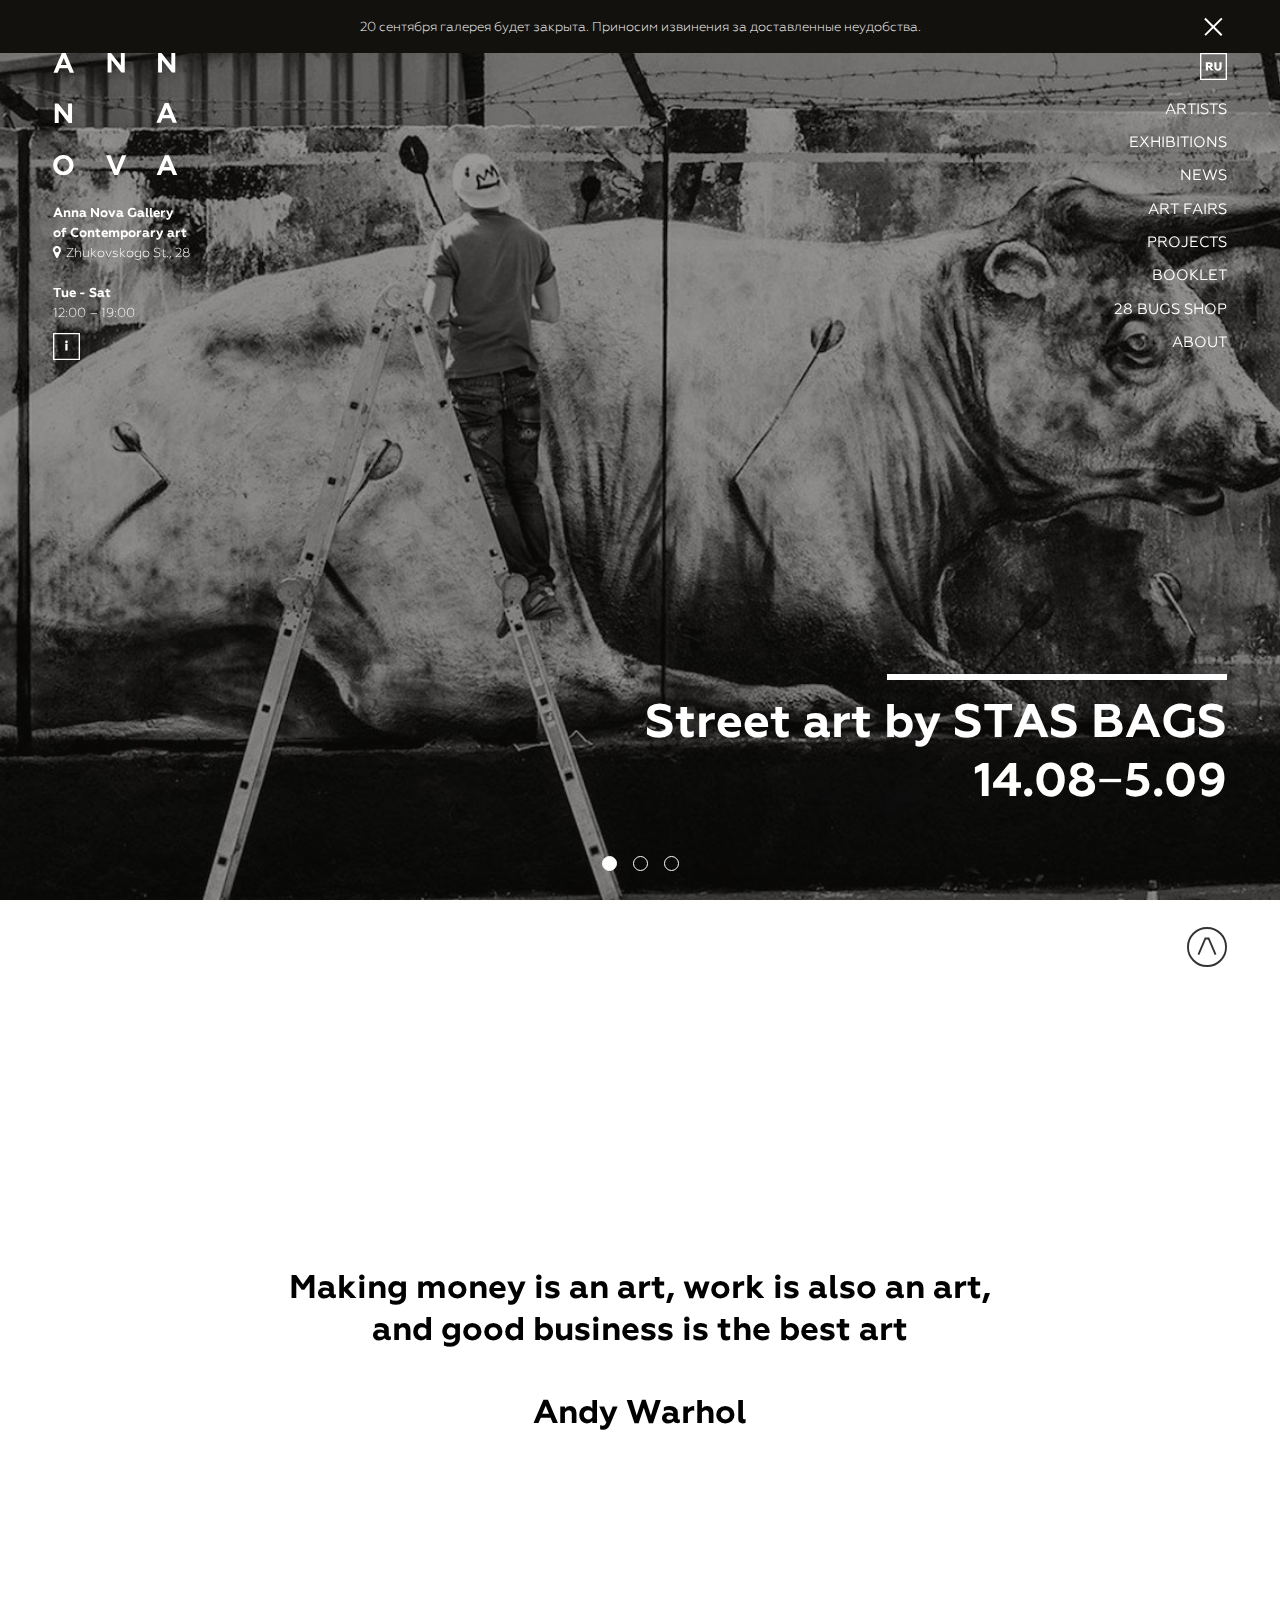
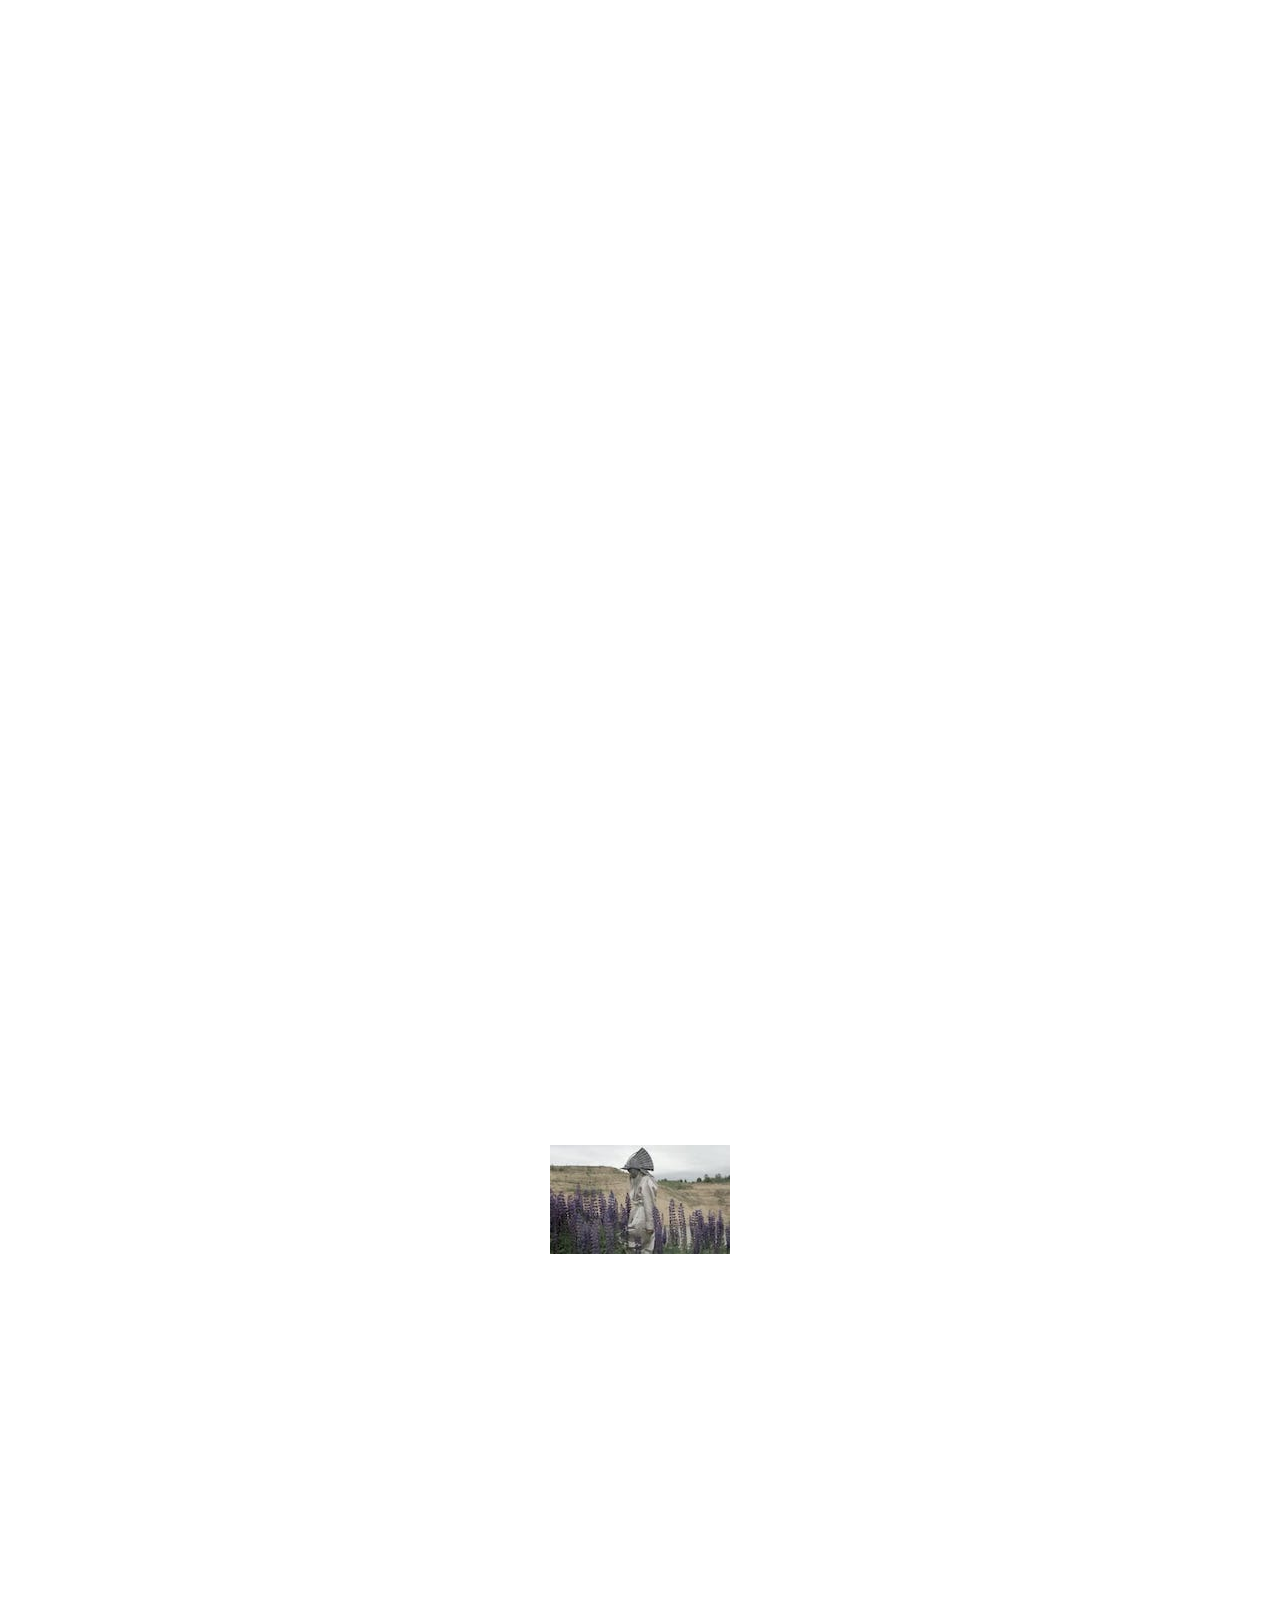
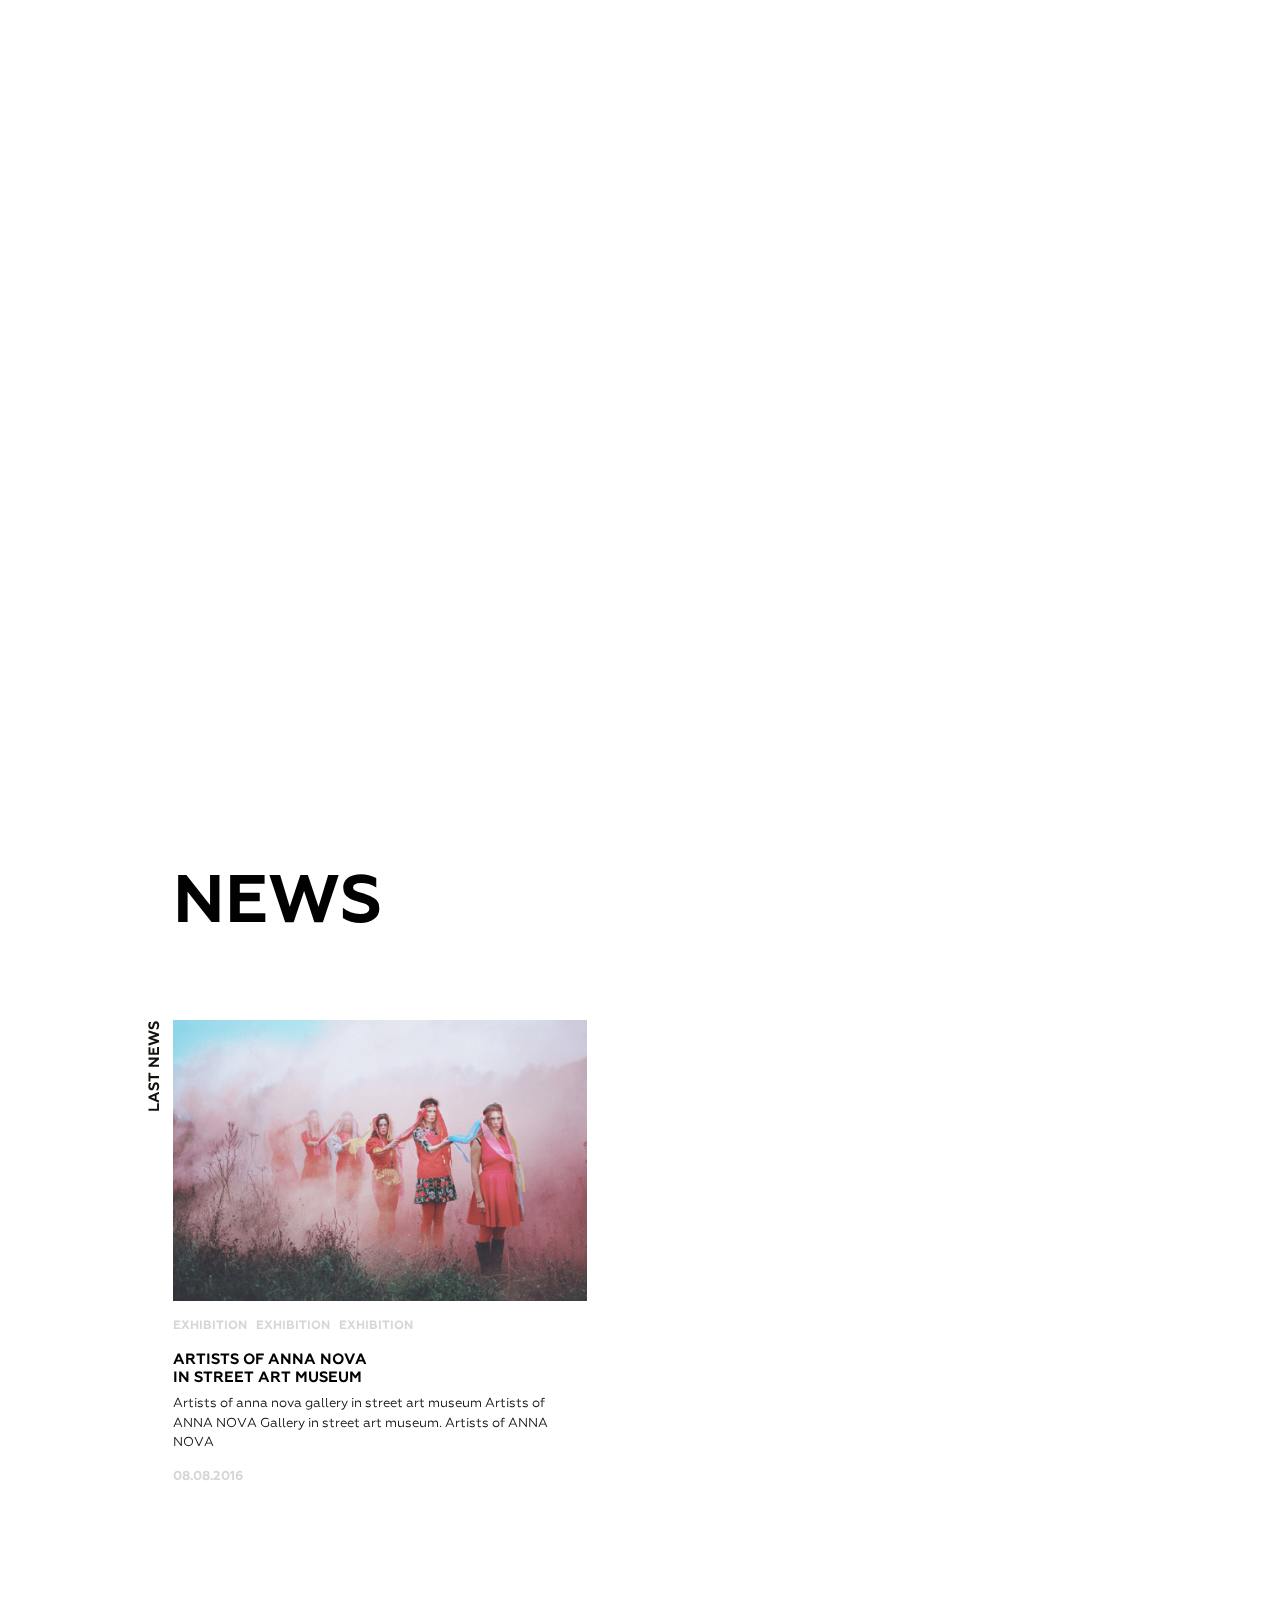
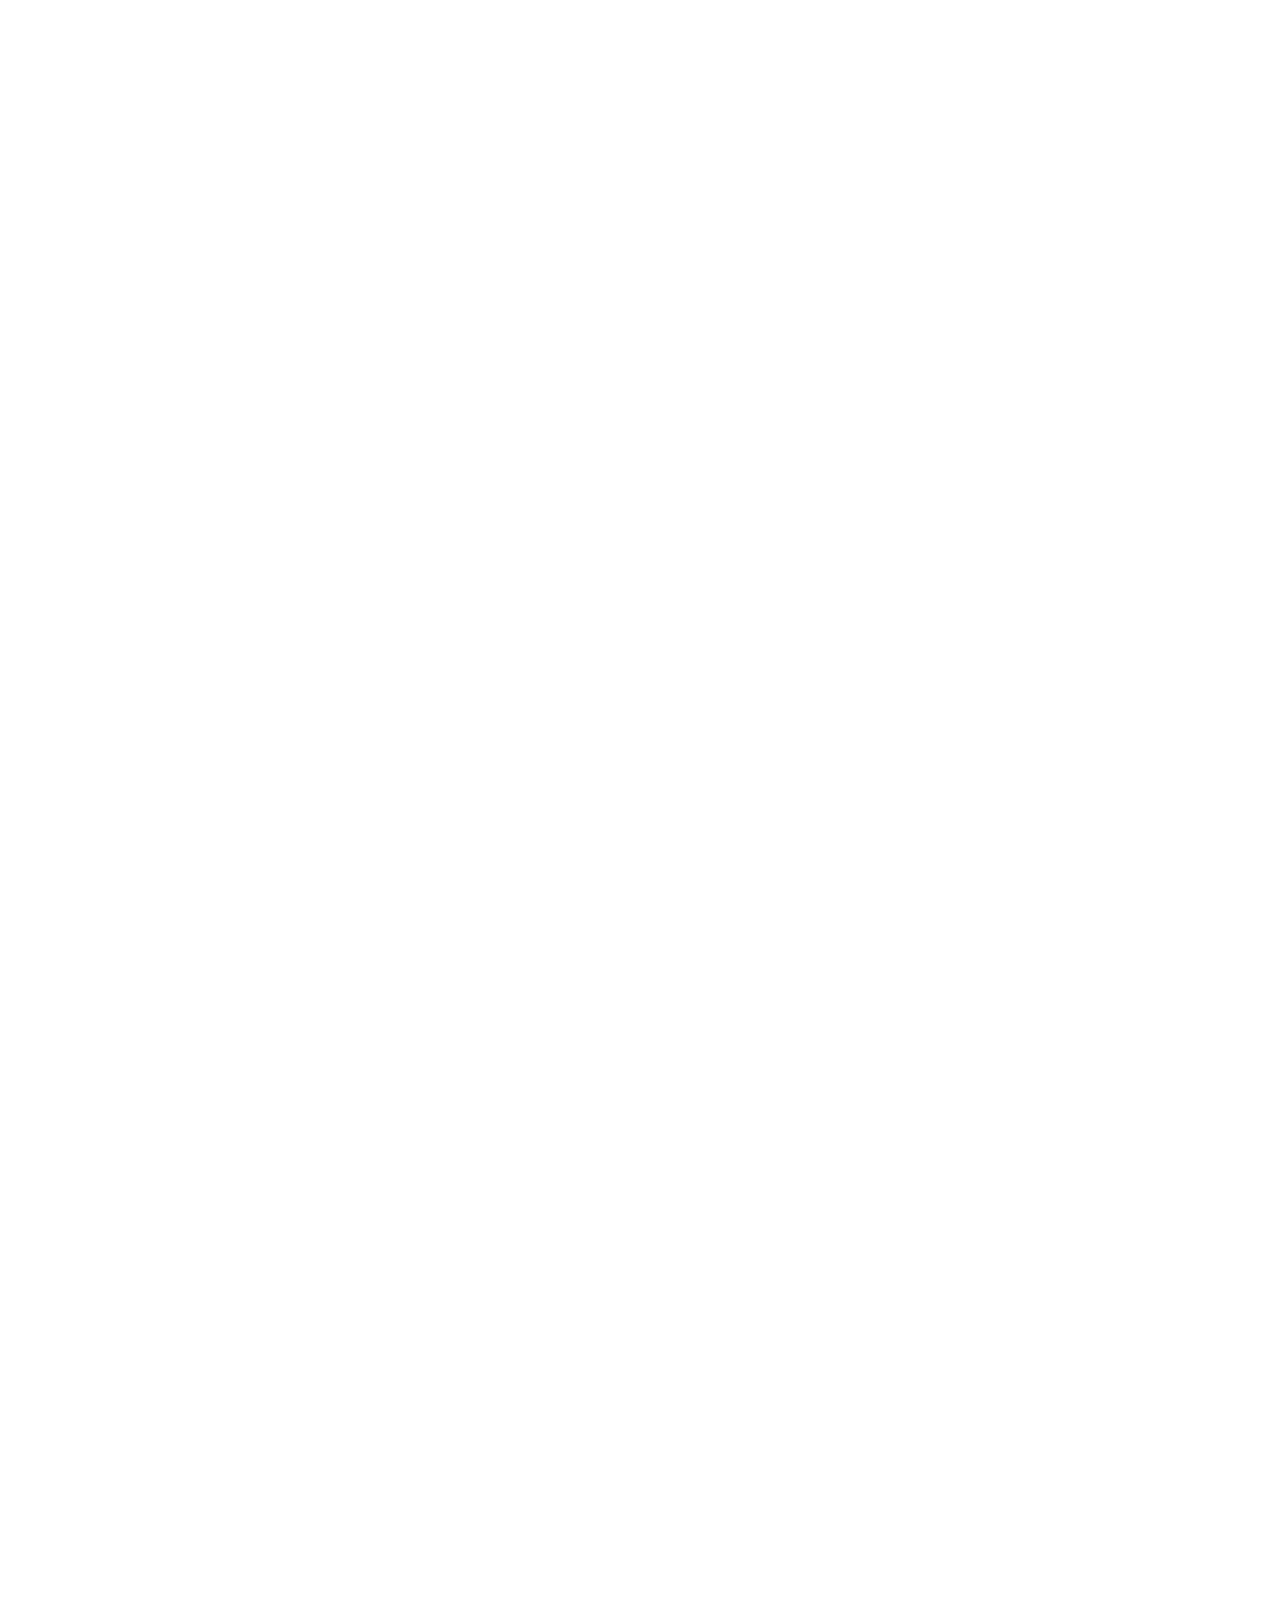
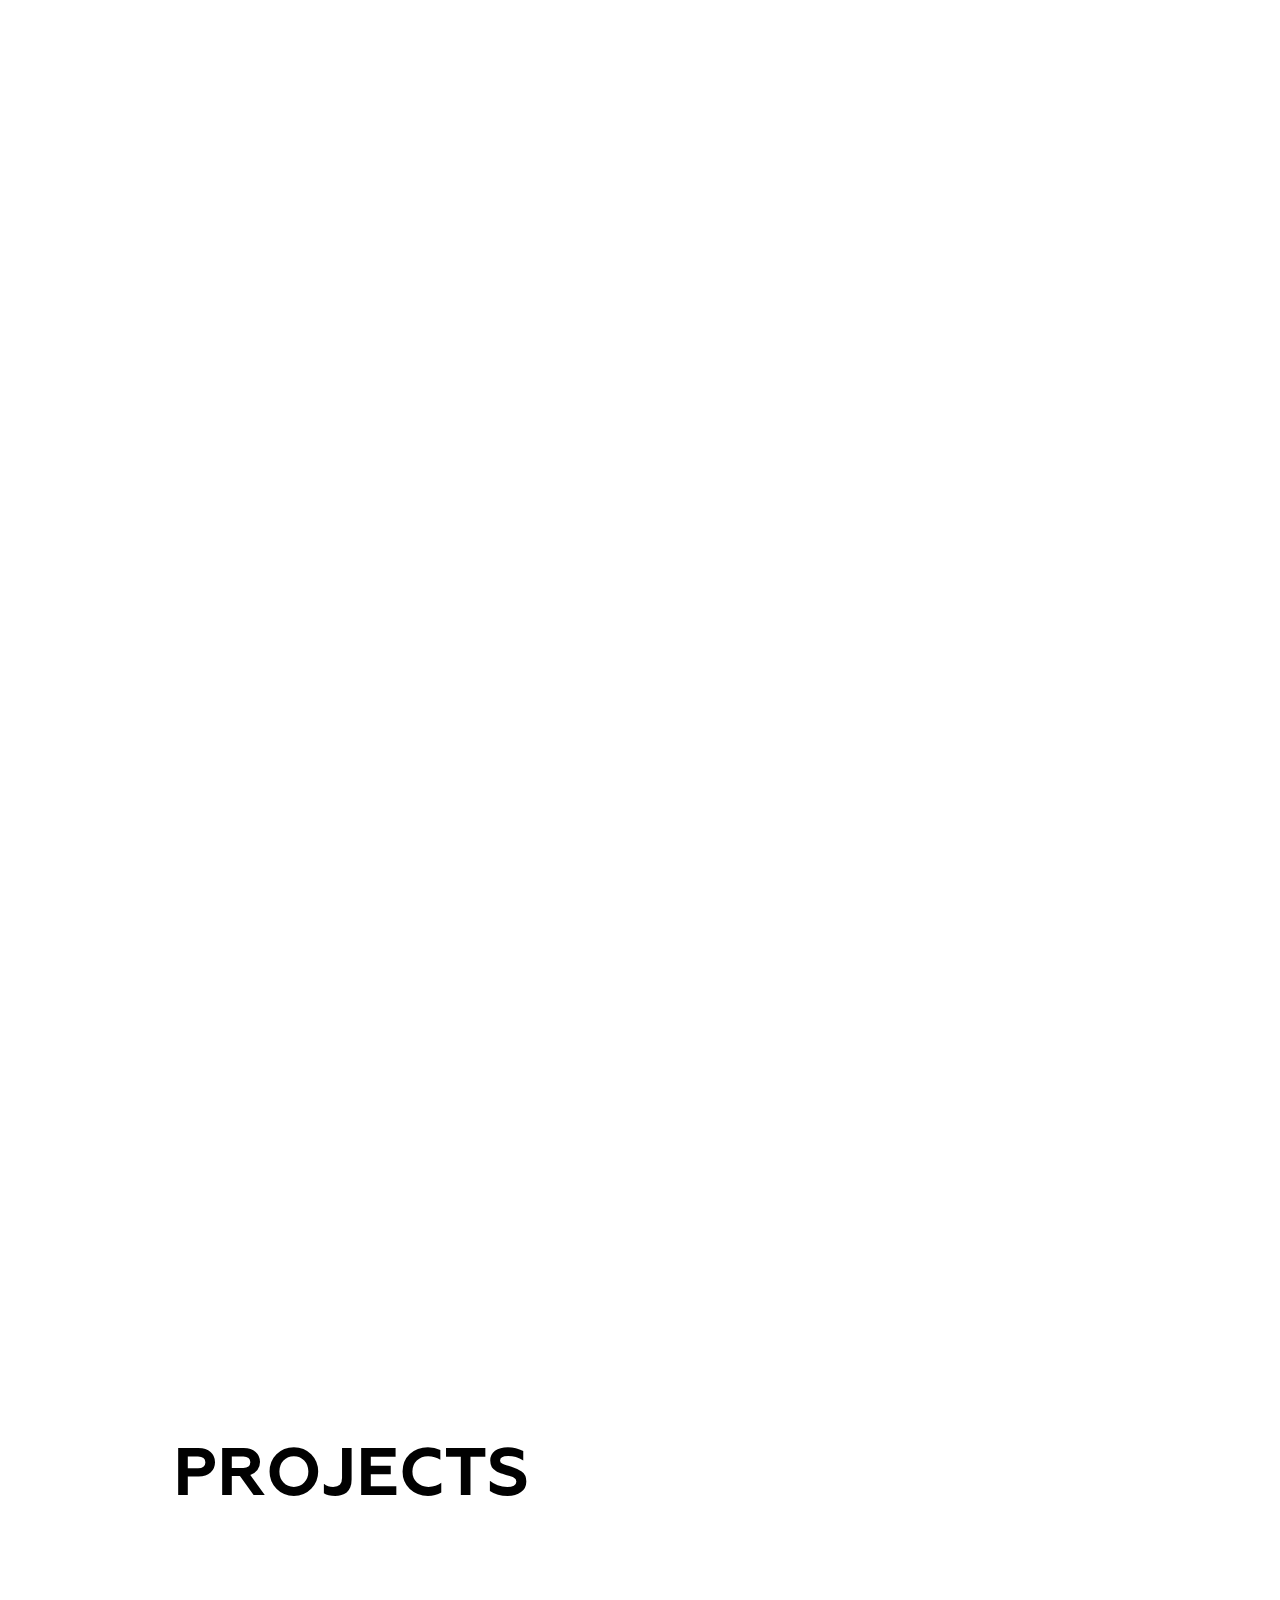
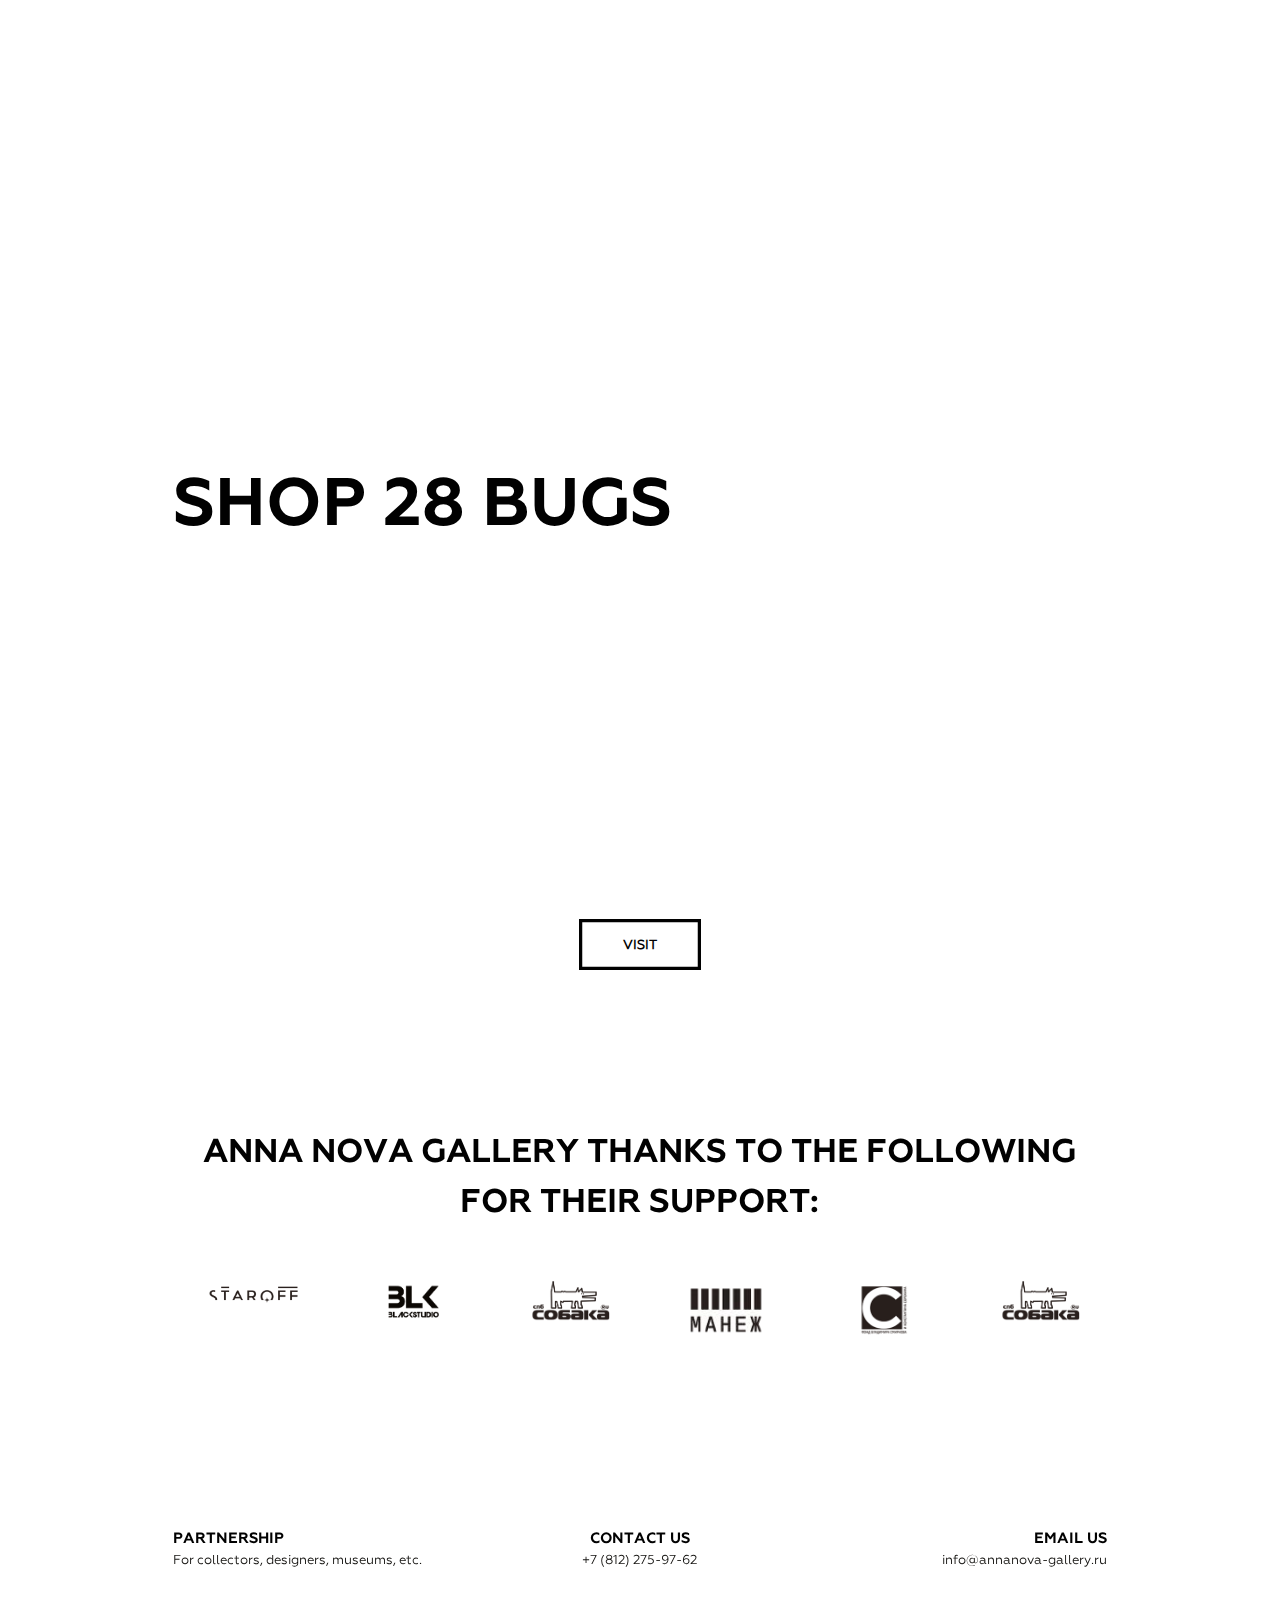
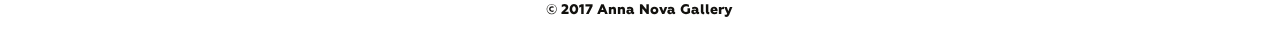
==== commit f6301d95: "41-HomeRelise" ====
--- a/index.html
+++ b/index.html
@@ -25,7 +25,6 @@
 			<div class="lg"><a href="index.html"></a></div>
 			<a href="#nav" id="header-nav"></a>
 		</header>
-
 <!-- NAV -->
 		<nav id="nav">
 			<ul class="links align-right">
@@ -138,11 +137,12 @@
 
 <!-- MANIFEST -->
 			<section class="panel manifest">
+				<div class="manifest-slogan 12u$ align-center">
+					<h2>Making money is an art, work is also an art, and good business is the best art<br><br>Andy Warhol</h2>
+				</div>
 				<div class="row 0% vh align-center">
 					<section class="12u$ vh">
-						<div class="manifest-slogan 12u$">
-							<h2>Making money is an art, work is also an art, and good business is the best art<br><br>Andy Warhol</h2>
-						</div>
+
 						<span class="first-child image fadeIn" data-wow-duration="1s" data-wow-delay="" data-wow-offset=""><img src="images/manifest/1.jpg"></span>
 						<span class="second-child image wow fadeInUp" data-wow-delay="0.5s"><img src="images/manifest/3.jpg"></span>
 						<span class="third-child image wow fadeInUp" data-wow-delay="0.5s"><img src="images/manifest/2.jpg"></span>
--- a/assets/css/main.css
+++ b/assets/css/main.css
@@ -1,4 +1,4 @@
-﻿@import url(font-awesome.min.css);html,body,div,span,applet,object,iframe,h1,h2,h3,h4,h5,h6,p,blockquote,pre,a,abbr,acronym,address,big,cite,code,del,dfn,em,img,ins,kbd,q,s,samp,small,strike,strong,sub,sup,tt,var,b,u,i,center,dl,dt,dd,ol,ul,li,fieldset,form,label,legend,table,caption,tbody,tfoot,thead,tr,th,td,article,aside,canvas,details,embed,figure,figcaption,footer,header,hgroup,menu,nav,output,ruby,section,summary,time,mark,audio,video{margin:0;padding:0;border:0;font-size:100%;font:inherit;vertical-align:baseline}article,aside,details,figcaption,figure,footer,header,hgroup,menu,nav,section{display:block}body{line-height:1}ol,ul{list-style:none}blockquote,q{quotes:none}blockquote:before,blockquote:after,q:before,q:after{content:'';content:none}table{border-collapse:collapse;border-spacing:0}body{-webkit-text-size-adjust:none}*,*:before,*:after{-moz-box-sizing:border-box;-webkit-box-sizing:border-box;box-sizing:border-box}.container{margin-left:auto;margin-right:auto}.container.\31 25\25{width:100%;max-width:100em;min-width:80em}.container.\37 5\25{width:60em}.container.\35 0\25{width:40em}.container.\32 5\25{width:20em}.container{width:80em}@media screen and (min-width: 1920px){.container.\31 25\25{width:100%;max-width:100em;min-width:80em}.container.\37 5\25{width:60em}.container.\35 0\25{width:40em}.container.\32 5\25{width:20em}.container{width:80em}}@media screen and (max-width: 1280px){.container.\31 25\25{width:100%;max-width:87.5em;min-width:70em}.container.\37 5\25{width:52.5em}.container.\35 0\25{width:35em}.container.\32 5\25{width:17.5em}.container{width:70em}}@media screen and (max-width: 1024px){.container.\31 25\25{width:100%;max-width:112.5%;min-width:90%}.container.\37 5\25{width:67.5%}.container.\35 0\25{width:45%}.container.\32 5\25{width:22.5%}.container{width:90%}}@media screen and (max-width: 768px){.container.\31 25\25{width:100%;max-width:112.5%;min-width:90%}.container.\37 5\25{width:67.5%}.container.\35 0\25{width:45%}.container.\32 5\25{width:22.5%}.container{width:90% !important}}@media screen and (max-width: 480px){.container.\31 25\25{width:100%;max-width:125%;min-width:100%}.container.\37 5\25{width:75%}.container.\35 0\25{width:50%}.container.\32 5\25{width:25%}.container{width:100% !important}}.row{border-bottom:solid 1px transparent;-moz-box-sizing:border-box;-webkit-box-sizing:border-box;box-sizing:border-box}.row>*{float:left;-moz-box-sizing:border-box;-webkit-box-sizing:border-box;box-sizing:border-box}.row:after,.row:before{content:'';display:block;clear:both;height:0}.row.uniform>*>:first-child{margin-top:0}.row.uniform>*>:last-child{margin-bottom:0}.row.\30 \25>*{padding:0 0 0 0em}.row.\30 \25{margin:0 0 -1px 0em}.row.uniform.\30 \25>*{padding:0em 0 0 0em}.row.uniform.\30 \25{margin:0em 0 -1px 0em}.row>*{padding:0 0 0 2em}.row{margin:0 0 -1px -2em}.row.uniform>*{padding:2em 0 0 2em}.row.uniform{margin:-2em 0 -1px -2em}.row.\32 00\25>*{padding:0 0 0 4em}.row.\32 00\25{margin:0 0 -1px -4em}.row.uniform.\32 00\25>*{padding:4em 0 0 4em}.row.uniform.\32 00\25{margin:-4em 0 -1px -4em}.row.\31 50\25>*{padding:0 0 0 3em}.row.\31 50\25{margin:0 0 -1px -3em}.row.uniform.\31 50\25>*{padding:3em 0 0 3em}.row.uniform.\31 50\25{margin:-3em 0 -1px -3em}.row.\35 0\25>*{padding:0 0 0 1em}.row.\35 0\25{margin:0 0 -1px -1em}.row.uniform.\35 0\25>*{padding:1em 0 0 1em}.row.uniform.\35 0\25{margin:-1em 0 -1px -1em}.row.\32 5\25>*{padding:0 0 0 .5em}.row.\32 5\25{margin:0 0 -1px -.5em}.row.uniform.\32 5\25>*{padding:.5em 0 0 .5em}.row.uniform.\32 5\25{margin:-.5em 0 -1px -.5em}.\31 2u,.\31 2u\24{width:100%;clear:none;margin-left:0}.\31 1u,.\31 1u\24{width:91.6666666667%;clear:none;margin-left:0}.\31 0u,.\31 0u\24{width:83.3333333333%;clear:none;margin-left:0}.\39 u,.\39 u\24{width:75%;clear:none;margin-left:0}.\38 u,.\38 u\24{width:66.6666666667%;clear:none;margin-left:0}.\37 u,.\37 u\24{width:58.3333333333%;clear:none;margin-left:0}.\36 u,.\36 u\24{width:50%;clear:none;margin-left:0}.\35 u,.\35 u\24{width:41.6666666667%;clear:none;margin-left:0}.\34 u,.\34 u\24{width:33.3333333333%;clear:none;margin-left:0}.\33 u,.\33 u\24{width:25%;clear:none;margin-left:0}.\32 u,.\32 u\24{width:16.6666666667%;clear:none;margin-left:0}.\31 u,.\31 u\24{width:8.3333333333%;clear:none;margin-left:0}.\31 2u\24+*,.\31 1u\24+*,.\31 0u\24+*,.\39 u\24+*,.\38 u\24+*,.\37 u\24+*,.\36 u\24+*,.\35 u\24+*,.\34 u\24+*,.\33 u\24+*,.\32 u\24+*,.\31 u\24+*{clear:left}.\-11u{margin-left:91.6666666667%}.\-10u{margin-left:83.3333333333%}.\-9u{margin-left:75%}.\-8u{margin-left:66.6666666667%}.\-7u{margin-left:58.3333333333%}.\-6u{margin-left:50%}.\-5u{margin-left:41.6666666667%}.\-4u{margin-left:33.3333333333%}.\-3u{margin-left:25%}.\-2u{margin-left:16.6666666667%}.\-1u{margin-left:8.3333333333%}@media screen and (min-width: 1920px){.row>*{padding:0 0 0 2em}.row{margin:0 0 -1px -2em}.row.uniform>*{padding:2em 0 0 2em}.row.uniform{margin:-2em 0 -1px -2em}.row.\32 00\25>*{padding:0 0 0 4em}.row.\32 00\25{margin:0 0 -1px -4em}.row.uniform.\32 00\25>*{padding:4em 0 0 4em}.row.uniform.\32 00\25{margin:-4em 0 -1px -4em}.row.\31 50\25>*{padding:0 0 0 3em}.row.\31 50\25{margin:0 0 -1px -3em}.row.uniform.\31 50\25>*{padding:3em 0 0 3em}.row.uniform.\31 50\25{margin:-3em 0 -1px -3em}.row.\35 0\25>*{padding:0 0 0 1em}.row.\35 0\25{margin:0 0 -1px -1em}.row.uniform.\35 0\25>*{padding:1em 0 0 1em}.row.uniform.\35 0\25{margin:-1em 0 -1px -1em}.row.\32 5\25>*{padding:0 0 0 .5em}.row.\32 5\25{margin:0 0 -1px -.5em}.row.uniform.\32 5\25>*{padding:.5em 0 0 .5em}.row.uniform.\32 5\25{margin:-.5em 0 -1px -.5em}.\31 2u\28xlarge\29,.\31 2u\24\28xlarge\29{width:100%;clear:none;margin-left:0}.\31 1u\28xlarge\29,.\31 1u\24\28xlarge\29{width:91.6666666667%;clear:none;margin-left:0}.\31 0u\28xlarge\29,.\31 0u\24\28xlarge\29{width:83.3333333333%;clear:none;margin-left:0}.\39 u\28xlarge\29,.\39 u\24\28xlarge\29{width:75%;clear:none;margin-left:0}.\38 u\28xlarge\29,.\38 u\24\28xlarge\29{width:66.6666666667%;clear:none;margin-left:0}.\37 u\28xlarge\29,.\37 u\24\28xlarge\29{width:58.3333333333%;clear:none;margin-left:0}.\36 u\28xlarge\29,.\36 u\24\28xlarge\29{width:50%;clear:none;margin-left:0}.\35 u\28xlarge\29,.\35 u\24\28xlarge\29{width:41.6666666667%;clear:none;margin-left:0}.\34 u\28xlarge\29,.\34 u\24\28xlarge\29{width:33.3333333333%;clear:none;margin-left:0}.\33 u\28xlarge\29,.\33 u\24\28xlarge\29{width:25%;clear:none;margin-left:0}.\32 u\28xlarge\29,.\32 u\24\28xlarge\29{width:16.6666666667%;clear:none;margin-left:0}.\31 u\28xlarge\29,.\31 u\24\28xlarge\29{width:8.3333333333%;clear:none;margin-left:0}.\31 2u\24\28xlarge\29+*,.\31 1u\24\28xlarge\29+*,.\31 0u\24\28xlarge\29+*,.\39 u\24\28xlarge\29+*,.\38 u\24\28xlarge\29+*,.\37 u\24\28xlarge\29+*,.\36 u\24\28xlarge\29+*,.\35 u\24\28xlarge\29+*,.\34 u\24\28xlarge\29+*,.\33 u\24\28xlarge\29+*,.\32 u\24\28xlarge\29+*,.\31 u\24\28xlarge\29+*{clear:left}.\-11u\28xlarge\29{margin-left:91.6666666667%}.\-10u\28xlarge\29{margin-left:83.3333333333%}.\-9u\28xlarge\29{margin-left:75%}.\-8u\28xlarge\29{margin-left:66.6666666667%}.\-7u\28xlarge\29{margin-left:58.3333333333%}.\-6u\28xlarge\29{margin-left:50%}.\-5u\28xlarge\29{margin-left:41.6666666667%}.\-4u\28xlarge\29{margin-left:33.3333333333%}.\-3u\28xlarge\29{margin-left:25%}.\-2u\28xlarge\29{margin-left:16.6666666667%}.\-1u\28xlarge\29{margin-left:8.3333333333%}}@media screen and (max-width: 1280px){.row>*{padding:0 0 0 1.5em}.row{margin:0 0 -1px -1.5em}.row.uniform>*{padding:1.5em 0 0 1.5em}.row.uniform{margin:-1.5em 0 -1px -1.5em}.row.\32 00\25>*{padding:0 0 0 3em}.row.\32 00\25{margin:0 0 -1px -3em}.row.uniform.\32 00\25>*{padding:3em 0 0 3em}.row.uniform.\32 00\25{margin:-3em 0 -1px -3em}.row.\31 50\25>*{padding:0 0 0 2.25em}.row.\31 50\25{margin:0 0 -1px -2.25em}.row.uniform.\31 50\25>*{padding:2.25em 0 0 2.25em}.row.uniform.\31 50\25{margin:-2.25em 0 -1px -2.25em}.row.\35 0\25>*{padding:0 0 0 .75em}.row.\35 0\25{margin:0 0 -1px -.75em}.row.uniform.\35 0\25>*{padding:.75em 0 0 .75em}.row.uniform.\35 0\25{margin:-.75em 0 -1px -.75em}.row.\32 5\25>*{padding:0 0 0 .375em}.row.\32 5\25{margin:0 0 -1px -.375em}.row.uniform.\32 5\25>*{padding:.375em 0 0 .375em}.row.uniform.\32 5\25{margin:-.375em 0 -1px -.375em}.\31 2u\28large\29,.\31 2u\24\28large\29{width:100%;clear:none;margin-left:0}.\31 1u\28large\29,.\31 1u\24\28large\29{width:91.6666666667%;clear:none;margin-left:0}.\31 0u\28large\29,.\31 0u\24\28large\29{width:83.3333333333%;clear:none;margin-left:0}.\39 u\28large\29,.\39 u\24\28large\29{width:75%;clear:none;margin-left:0}.\38 u\28large\29,.\38 u\24\28large\29{width:66.6666666667%;clear:none;margin-left:0}.\37 u\28large\29,.\37 u\24\28large\29{width:58.3333333333%;clear:none;margin-left:0}.\36 u\28large\29,.\36 u\24\28large\29{width:50%;clear:none;margin-left:0}.\35 u\28large\29,.\35 u\24\28large\29{width:41.6666666667%;clear:none;margin-left:0}.\34 u\28large\29,.\34 u\24\28large\29{width:33.3333333333%;clear:none;margin-left:0}.\33 u\28large\29,.\33 u\24\28large\29{width:25%;clear:none;margin-left:0}.\32 u\28large\29,.\32 u\24\28large\29{width:16.6666666667%;clear:none;margin-left:0}.\31 u\28large\29,.\31 u\24\28large\29{width:8.3333333333%;clear:none;margin-left:0}.\31 2u\24\28large\29+*,.\31 1u\24\28large\29+*,.\31 0u\24\28large\29+*,.\39 u\24\28large\29+*,.\38 u\24\28large\29+*,.\37 u\24\28large\29+*,.\36 u\24\28large\29+*,.\35 u\24\28large\29+*,.\34 u\24\28large\29+*,.\33 u\24\28large\29+*,.\32 u\24\28large\29+*,.\31 u\24\28large\29+*{clear:left}.\-11u\28large\29{margin-left:91.6666666667%}.\-10u\28large\29{margin-left:83.3333333333%}.\-9u\28large\29{margin-left:75%}.\-8u\28large\29{margin-left:66.6666666667%}.\-7u\28large\29{margin-left:58.3333333333%}.\-6u\28large\29{margin-left:50%}.\-5u\28large\29{margin-left:41.6666666667%}.\-4u\28large\29{margin-left:33.3333333333%}.\-3u\28large\29{margin-left:25%}.\-2u\28large\29{margin-left:16.6666666667%}.\-1u\28large\29{margin-left:8.3333333333%}}@media screen and (max-width: 1024px){.row>*{padding:0 0 0 1.5em}.row{margin:0 0 -1px -1.5em}.row.uniform>*{padding:1.5em 0 0 1.5em}.row.uniform{margin:-1.5em 0 -1px -1.5em}.row.\32 00\25>*{padding:0 0 0 3em}.row.\32 00\25{margin:0 0 -1px -3em}.row.uniform.\32 00\25>*{padding:3em 0 0 3em}.row.uniform.\32 00\25{margin:-3em 0 -1px -3em}.row.\31 50\25>*{padding:0 0 0 2.25em}.row.\31 50\25{margin:0 0 -1px -2.25em}.row.uniform.\31 50\25>*{padding:2.25em 0 0 2.25em}.row.uniform.\31 50\25{margin:-2.25em 0 -1px -2.25em}.row.\35 0\25>*{padding:0 0 0 .75em}.row.\35 0\25{margin:0 0 -1px -.75em}.row.uniform.\35 0\25>*{padding:.75em 0 0 .75em}.row.uniform.\35 0\25{margin:-.75em 0 -1px -.75em}.row.\32 5\25>*{padding:0 0 0 .375em}.row.\32 5\25{margin:0 0 -1px -.375em}.row.uniform.\32 5\25>*{padding:.375em 0 0 .375em}.row.uniform.\32 5\25{margin:-.375em 0 -1px -.375em}.\31 2u\28medium\29,.\31 2u\24\28medium\29{width:100%;clear:none;margin-left:0}.\31 1u\28medium\29,.\31 1u\24\28medium\29{width:91.6666666667%;clear:none;margin-left:0}.\31 0u\28medium\29,.\31 0u\24\28medium\29{width:83.3333333333%;clear:none;margin-left:0}.\39 u\28medium\29,.\39 u\24\28medium\29{width:75%;clear:none;margin-left:0}.\38 u\28medium\29,.\38 u\24\28medium\29{width:66.6666666667%;clear:none;margin-left:0}.\37 u\28medium\29,.\37 u\24\28medium\29{width:58.3333333333%;clear:none;margin-left:0}.\36 u\28medium\29,.\36 u\24\28medium\29{width:50%;clear:none;margin-left:0}.\35 u\28medium\29,.\35 u\24\28medium\29{width:41.6666666667%;clear:none;margin-left:0}.\34 u\28medium\29,.\34 u\24\28medium\29{width:33.3333333333%;clear:none;margin-left:0}.\33 u\28medium\29,.\33 u\24\28medium\29{width:25%;clear:none;margin-left:0}.\32 u\28medium\29,.\32 u\24\28medium\29{width:16.6666666667%;clear:none;margin-left:0}.\31 u\28medium\29,.\31 u\24\28medium\29{width:8.3333333333%;clear:none;margin-left:0}.\31 2u\24\28medium\29+*,.\31 1u\24\28medium\29+*,.\31 0u\24\28medium\29+*,.\39 u\24\28medium\29+*,.\38 u\24\28medium\29+*,.\37 u\24\28medium\29+*,.\36 u\24\28medium\29+*,.\35 u\24\28medium\29+*,.\34 u\24\28medium\29+*,.\33 u\24\28medium\29+*,.\32 u\24\28medium\29+*,.\31 u\24\28medium\29+*{clear:left}.\-11u\28medium\29{margin-left:91.6666666667%}.\-10u\28medium\29{margin-left:83.3333333333%}.\-9u\28medium\29{margin-left:75%}.\-8u\28medium\29{margin-left:66.6666666667%}.\-7u\28medium\29{margin-left:58.3333333333%}.\-6u\28medium\29{margin-left:50%}.\-5u\28medium\29{margin-left:41.6666666667%}.\-4u\28medium\29{margin-left:33.3333333333%}.\-3u\28medium\29{margin-left:25%}.\-2u\28medium\29{margin-left:16.6666666667%}.\-1u\28medium\29{margin-left:8.3333333333%}}@media screen and (max-width: 768px){.row>*{padding:0 0 0 1.25em}.row{margin:0 0 -1px -1.25em}.row.uniform>*{padding:1.25em 0 0 1.25em}.row.uniform{margin:-1.25em 0 -1px -1.25em}.row.\32 00\25>*{padding:0 0 0 2.5em}.row.\32 00\25{margin:0 0 -1px -2.5em}.row.uniform.\32 00\25>*{padding:2.5em 0 0 2.5em}.row.uniform.\32 00\25{margin:-2.5em 0 -1px -2.5em}.row.\31 50\25>*{padding:0 0 0 1.875em}.row.\31 50\25{margin:0 0 -1px -1.875em}.row.uniform.\31 50\25>*{padding:1.875em 0 0 1.875em}.row.uniform.\31 50\25{margin:-1.875em 0 -1px -1.875em}.row.\35 0\25>*{padding:0 0 0 .625em}.row.\35 0\25{margin:0 0 -1px -.625em}.row.uniform.\35 0\25>*{padding:.625em 0 0 .625em}.row.uniform.\35 0\25{margin:-.625em 0 -1px -.625em}.row.\32 5\25>*{padding:0 0 0 .3125em}.row.\32 5\25{margin:0 0 -1px -.3125em}.row.uniform.\32 5\25>*{padding:.3125em 0 0 .3125em}.row.uniform.\32 5\25{margin:-.3125em 0 -1px -.3125em}.\31 2u\28small\29,.\31 2u\24\28small\29{width:100%;clear:none;margin-left:0}.\31 1u\28small\29,.\31 1u\24\28small\29{width:91.6666666667%;clear:none;margin-left:0}.\31 0u\28small\29,.\31 0u\24\28small\29{width:83.3333333333%;clear:none;margin-left:0}.\39 u\28small\29,.\39 u\24\28small\29{width:75%;clear:none;margin-left:0}.\38 u\28small\29,.\38 u\24\28small\29{width:66.6666666667%;clear:none;margin-left:0}.\37 u\28small\29,.\37 u\24\28small\29{width:58.3333333333%;clear:none;margin-left:0}.\36 u\28small\29,.\36 u\24\28small\29{width:50%;clear:none;margin-left:0}.\35 u\28small\29,.\35 u\24\28small\29{width:41.6666666667%;clear:none;margin-left:0}.\34 u\28small\29,.\34 u\24\28small\29{width:33.3333333333%;clear:none;margin-left:0}.\33 u\28small\29,.\33 u\24\28small\29{width:25%;clear:none;margin-left:0}.\32 u\28small\29,.\32 u\24\28small\29{width:16.6666666667%;clear:none;margin-left:0}.\31 u\28small\29,.\31 u\24\28small\29{width:8.3333333333%;clear:none;margin-left:0}.\31 2u\24\28small\29+*,.\31 1u\24\28small\29+*,.\31 0u\24\28small\29+*,.\39 u\24\28small\29+*,.\38 u\24\28small\29+*,.\37 u\24\28small\29+*,.\36 u\24\28small\29+*,.\35 u\24\28small\29+*,.\34 u\24\28small\29+*,.\33 u\24\28small\29+*,.\32 u\24\28small\29+*,.\31 u\24\28small\29+*{clear:left}.\-11u\28small\29{margin-left:91.6666666667%}.\-10u\28small\29{margin-left:83.3333333333%}.\-9u\28small\29{margin-left:75%}.\-8u\28small\29{margin-left:66.6666666667%}.\-7u\28small\29{margin-left:58.3333333333%}.\-6u\28small\29{margin-left:50%}.\-5u\28small\29{margin-left:41.6666666667%}.\-4u\28small\29{margin-left:33.3333333333%}.\-3u\28small\29{margin-left:25%}.\-2u\28small\29{margin-left:16.6666666667%}.\-1u\28small\29{margin-left:8.3333333333%}}@media screen and (max-width: 480px){.row>*{padding:0 0 0 1.25em}.row{margin:0 0 -1px -1.25em}.row.uniform>*{padding:1.25em 0 0 1.25em}.row.uniform{margin:-1.25em 0 -1px -1.25em}.row.\32 00\25>*{padding:0 0 0 2.5em}.row.\32 00\25{margin:0 0 -1px -2.5em}.row.uniform.\32 00\25>*{padding:2.5em 0 0 2.5em}.row.uniform.\32 00\25{margin:-2.5em 0 -1px -2.5em}.row.\31 50\25>*{padding:0 0 0 1.875em}.row.\31 50\25{margin:0 0 -1px -1.875em}.row.uniform.\31 50\25>*{padding:1.875em 0 0 1.875em}.row.uniform.\31 50\25{margin:-1.875em 0 -1px -1.875em}.row.\35 0\25>*{padding:0 0 0 .625em}.row.\35 0\25{margin:0 0 -1px -.625em}.row.uniform.\35 0\25>*{padding:.625em 0 0 .625em}.row.uniform.\35 0\25{margin:-.625em 0 -1px -.625em}.row.\32 5\25>*{padding:0 0 0 .3125em}.row.\32 5\25{margin:0 0 -1px -.3125em}.row.uniform.\32 5\25>*{padding:.3125em 0 0 .3125em}.row.uniform.\32 5\25{margin:-.3125em 0 -1px -.3125em}.\31 2u\28xsmall\29,.\31 2u\24\28xsmall\29{width:100%;clear:none;margin-left:0}.\31 1u\28xsmall\29,.\31 1u\24\28xsmall\29{width:91.6666666667%;clear:none;margin-left:0}.\31 0u\28xsmall\29,.\31 0u\24\28xsmall\29{width:83.3333333333%;clear:none;margin-left:0}.\39 u\28xsmall\29,.\39 u\24\28xsmall\29{width:75%;clear:none;margin-left:0}.\38 u\28xsmall\29,.\38 u\24\28xsmall\29{width:66.6666666667%;clear:none;margin-left:0}.\37 u\28xsmall\29,.\37 u\24\28xsmall\29{width:58.3333333333%;clear:none;margin-left:0}.\36 u\28xsmall\29,.\36 u\24\28xsmall\29{width:50%;clear:none;margin-left:0}.\35 u\28xsmall\29,.\35 u\24\28xsmall\29{width:41.6666666667%;clear:none;margin-left:0}.\34 u\28xsmall\29,.\34 u\24\28xsmall\29{width:33.3333333333%;clear:none;margin-left:0}.\33 u\28xsmall\29,.\33 u\24\28xsmall\29{width:25%;clear:none;margin-left:0}.\32 u\28xsmall\29,.\32 u\24\28xsmall\29{width:16.6666666667%;clear:none;margin-left:0}.\31 u\28xsmall\29,.\31 u\24\28xsmall\29{width:8.3333333333%;clear:none;margin-left:0}.\31 2u\24\28xsmall\29+*,.\31 1u\24\28xsmall\29+*,.\31 0u\24\28xsmall\29+*,.\39 u\24\28xsmall\29+*,.\38 u\24\28xsmall\29+*,.\37 u\24\28xsmall\29+*,.\36 u\24\28xsmall\29+*,.\35 u\24\28xsmall\29+*,.\34 u\24\28xsmall\29+*,.\33 u\24\28xsmall\29+*,.\32 u\24\28xsmall\29+*,.\31 u\24\28xsmall\29+*{clear:left}.\-11u\28xsmall\29{margin-left:91.6666666667%}.\-10u\28xsmall\29{margin-left:83.3333333333%}.\-9u\28xsmall\29{margin-left:75%}.\-8u\28xsmall\29{margin-left:66.6666666667%}.\-7u\28xsmall\29{margin-left:58.3333333333%}.\-6u\28xsmall\29{margin-left:50%}.\-5u\28xsmall\29{margin-left:41.6666666667%}.\-4u\28xsmall\29{margin-left:33.3333333333%}.\-3u\28xsmall\29{margin-left:25%}.\-2u\28xsmall\29{margin-left:16.6666666667%}.\-1u\28xsmall\29{margin-left:8.3333333333%}}@-ms-viewport{width:device-width}body{-ms-overflow-style:scrollbar;-moz-transition:background-image .5s ease-in-out;-webkit-transition:background-image .5s ease-in-out;-ms-transition:background-image .5s ease-in-out;transition:background-image .5s ease-in-out;-webkit-font-smoothing:subpixel-antialiased !important}@media screen and (max-width: 480px){html,body{min-width:320px}}body{background:#fff}body.artists-page{background-image:url(../../images/artists/artists-bg.jpg);background-repeat:no-repeat;background-position:center;background-size:cover;min-height:100vh}body.is-loading *,body.is-loading *:before,body.is-loading *:after{-moz-animation:none !important;-webkit-animation:none !important;-ms-animation:none !important;animation:none !important;-moz-transition:none !important;-webkit-transition:none !important;-ms-transition:none !important;transition:none !important}.panel.shop{padding-bottom:50px}body,input,select,textarea{color:#12110e;font-family:"geometriaregular";font-size:10pt;font-weight:normal;line-height:1.65}@media screen and (min-width: 1920px){body,input,select,textarea{font-size:10pt}}@media screen and (max-width: 1280px){body,input,select,textarea{font-size:10pt}}@media screen and (max-width: 1024px){body,input,select,textarea{font-size:10pt}}@media screen and (max-width: 768px){body,input,select,textarea{font-size:10pt}}@media screen and (max-width: 480px){body,input,select,textarea{font-size:10pt}}a{text-decoration:underline}a:hover{text-decoration:none}strong,b{color:#010101;font-weight:bold}em,i{font-style:italic}p{margin:0 0 2em 0}h1,h2,h3,h4,h5,h6{color:#010101;font-weight:bold;font-family:"geometriabold";line-height:1.5;margin:0 0 1em 0}h1 a,h2 a,h3 a,h4 a,h5 a,h6 a{color:inherit;text-decoration:none}h1{font-size:7.5em;text-transform:uppercase}@media screen and (max-width: 480px){h1{font-size:4.2em;padding-left:0.35em}}h2{font-size:2.5em}@media screen and (max-width: 480px){h2{font-size:1.5em}}h2.block-title{font-size:5em;text-transform:uppercase;padding:0;margin-bottom:-0.6em;z-index:1;position:relative}@media screen and (max-width: 480px){h2.block-title{font-size:4em;line-height:1em}}h3{font-size:1.35em}h4{font-size:1.1em}h5{font-size:0.9em}h6{font-size:0.7em}sub{font-size:0.8em;position:relative;top:0.5em}sup{font-size:0.8em;position:relative;top:-0.5em}blockquote{border-left:solid 4px rgba(144,144,144,0.25);font-style:italic;margin:0 0 2em 0;padding:.5em 0 .5em 2em}code{background:rgba(144,144,144,0.075);border-radius:4px;border:solid 1px rgba(144,144,144,0.25);font-family:"Courier New",monospace;font-size:0.9em;margin:0 0.25em;padding:0.25em 0.65em}pre{-webkit-overflow-scrolling:touch;font-family:"Courier New",monospace;font-size:0.9em;margin:0 0 2em 0}pre code{display:block;line-height:1.75;padding:1em 1.5em;overflow-x:auto}hr{border:0;border-bottom:solid 1px rgba(144,144,144,0.25);margin:2em 0}hr.major{margin:3em 0}hr.trans{opacity:0;clear:both;margin:4em 0}hr.bold{border-bottom:solid 6px #fff}@media screen and (min-width: 1920px){hr.bold{border-width:8px}}.align-left{text-align:left}.align-center{text-align:center}.align-right{text-align:right}section.special,article.special{text-align:center}header p{color:#d6d6d6;position:relative;margin:0 0 1.5em 0}header h2+p{font-size:1.25em;margin-top:-1em}header h3+p{font-size:1.1em;margin-top:-.8em}header h4+p,header h5+p,header h6+p{font-size:0.9em;margin-top:-.6em}form{margin:0 0 2em 0}label{color:#010101;display:block;font-size:0.9em;font-weight:bold;margin:0 0 1em 0}input[type="text"],input[type="password"],input[type="email"],input[type="tel"],select,textarea{-moz-appearance:none;-webkit-appearance:none;-ms-appearance:none;appearance:none;background:rgba(144,144,144,0.075);border-radius:4px;border:none;border:solid 1px rgba(144,144,144,0.25);color:inherit;display:block;outline:0;padding:0 1em;text-decoration:none;width:100%}input[type="text"]:invalid,input[type="password"]:invalid,input[type="email"]:invalid,input[type="tel"]:invalid,select:invalid,textarea:invalid{box-shadow:none}input[type="text"]:focus,input[type="password"]:focus,input[type="email"]:focus,input[type="tel"]:focus,select:focus,textarea:focus{border-color:#fff;box-shadow:0 0 0 1px #fff}.select-wrapper{text-decoration:none;display:block;position:relative}.select-wrapper:before{content:"";-moz-osx-font-smoothing:grayscale;-webkit-font-smoothing:antialiased;font-family:FontAwesome;font-style:normal;font-weight:normal;text-transform:none !important}.select-wrapper:before{color:rgba(144,144,144,0.25);display:block;height:2.75em;line-height:2.75em;pointer-events:none;position:absolute;right:0;text-align:center;top:0;width:2.75em}.select-wrapper select::-ms-expand{display:none}input[type="text"],input[type="password"],input[type="email"],select{height:2.75em}textarea{padding:0.75em 1em}input[type="checkbox"],input[type="radio"]{-moz-appearance:none;-webkit-appearance:none;-ms-appearance:none;appearance:none;display:block;float:left;margin-right:-2em;opacity:0;width:1em;z-index:-1}input[type="checkbox"]+label,input[type="radio"]+label{text-decoration:none;color:#12110e;cursor:pointer;display:inline-block;font-size:1em;font-weight:normal;padding-left:2.4em;padding-right:0.75em;position:relative}input[type="checkbox"]+label:before,input[type="radio"]+label:before{-moz-osx-font-smoothing:grayscale;-webkit-font-smoothing:antialiased;font-family:FontAwesome;font-style:normal;font-weight:normal;text-transform:none !important}input[type="checkbox"]+label:before,input[type="radio"]+label:before{background:rgba(144,144,144,0.075);border-radius:4px;border:solid 1px rgba(144,144,144,0.25);content:'';display:inline-block;height:1.65em;left:0;line-height:1.58125em;position:absolute;text-align:center;top:0;width:1.65em}input[type="checkbox"]:checked+label:before,input[type="radio"]:checked+label:before{background:#010101;border-color:#010101;color:#fff;content:'\f00c'}input[type="checkbox"]:focus+label:before,input[type="radio"]:focus+label:before{border-color:#fff;box-shadow:0 0 0 1px #fff}input[type="checkbox"]+label:before{border-radius:4px}input[type="radio"]+label:before{border-radius:100%}::-webkit-input-placeholder{color:#d6d6d6 !important;opacity:1.0}:-moz-placeholder{color:#d6d6d6 !important;opacity:1.0}::-moz-placeholder{color:#d6d6d6 !important;opacity:1.0}:-ms-input-placeholder{color:#d6d6d6 !important;opacity:1.0}.formerize-placeholder{color:#d6d6d6 !important;opacity:1.0}.box{border-radius:4px;border:solid 1px rgba(144,144,144,0.25);margin-bottom:2em;padding:1.5em}.box>:last-child,.box>:last-child>:last-child,.box>:last-child>:last-child>:last-child{margin-bottom:0}.box.alt{border:0;border-radius:0;padding:0}.box.trans{border:0;border-radius:0}.icon{text-decoration:none;border-bottom:none;position:relative}.icon:before{-moz-osx-font-smoothing:grayscale;-webkit-font-smoothing:antialiased;font-family:FontAwesome;font-style:normal;font-weight:normal;text-transform:none !important}.icon>.label{display:none}.image{border:0;display:inline-block;position:relative}.image::after{content:'';display:block;position:absolute;top:0;right:0;bottom:0;left:0;background:#12110e;width:100%;height:100%;opacity:0;-moz-transition:-moz-transform 1s ease;-webkit-transition:-webkit-transform 1s ease;-ms-transition:-ms-transform 1s ease;transition:transform 1s ease;-moz-transition:opacity .2s ease-in-out;-webkit-transition:opacity .2s ease-in-out;-ms-transition:opacity .2s ease-in-out;transition:opacity .2s ease-in-out}.image:hover::after{opacity:0.42}.image img{display:block;max-width:100%;height:auto;position:relative}.image.left,.image.right{max-width:40%}.image.left img,.image.right img{width:100%}.image.left{float:left;padding:0 1.5em 1em 0;top:0.25em}.image.right{float:right;padding:0 0 1em 1.5em;top:0.25em}.image.fit{display:block;margin:0 0 2em 0;width:100%}.image.fit img{width:100%}.image.main{display:block;margin:0 0 3em 0;width:100%}.image.main img{width:100%}ol{list-style:decimal;margin:0 0 2em 0;padding-left:1.25em}ol li{padding-left:0.25em}ul{list-style:disc;margin:0 0 2em 0;padding-left:1em}ul li{padding-left:0.5em}ul.alt{list-style:none;padding-left:0}ul.alt li{border-top:solid 1px rgba(144,144,144,0.25);padding:0.5em 0}ul.alt li:first-child{border-top:0;padding-top:0}ul.icons{cursor:default;list-style:none;padding-left:0}ul.icons li{display:inline-block;padding:0 1em 0 0}ul.icons li:last-child{padding-right:0}ul.icons li .icon:before{font-size:2em}ul.actions{cursor:default;list-style:none;padding-left:0}ul.actions li{display:inline-block;padding:0 1em 0 0;vertical-align:middle}ul.actions li:last-child{padding-right:0}ul.actions.small li{padding:0 .5em 0 0}ul.actions.vertical li{display:block;padding:1em 0 0 0}ul.actions.vertical li:first-child{padding-top:0}ul.actions.vertical li>*{margin-bottom:0}ul.actions.vertical.small li{padding:.5em 0 0 0}ul.actions.vertical.small li:first-child{padding-top:0}ul.actions.fit{display:table;margin-left:-1em;padding:0;table-layout:fixed;width:calc(100% + 1em)}ul.actions.fit li{display:table-cell;padding:0 0 0 1em}ul.actions.fit li>*{margin-bottom:0}ul.actions.fit.small{margin-left:-.5em;width:calc(100% + .5em)}ul.actions.fit.small li{padding:0 0 0 .5em}@media screen and (max-width: 480px){ul.actions{margin:0 0 2em 0}ul.actions li{padding:1em 0 0 0;display:block;text-align:center;width:100%}ul.actions li:first-child{padding-top:0}ul.actions li>*{width:100%;margin:0 !important}ul.actions li>*.icon:before{margin-left:-2em}ul.actions.small li{padding:.5em 0 0 0}ul.actions.small li:first-child{padding-top:0}}dl{margin:0 0 2em 0}dl dt{display:block;font-weight:bold;margin:0 0 1em 0}dl dd{margin-left:2em}.table-wrapper{-webkit-overflow-scrolling:touch;overflow-x:auto}table{margin:0 0 2em 0;width:100%}table tbody tr{border:solid 1px rgba(144,144,144,0.25);border-left:0;border-right:0}table tbody tr:nth-child(2n+1){background-color:rgba(144,144,144,0.075)}table td{padding:0.75em 0.75em}table th{color:#010101;font-size:0.9em;font-weight:bold;padding:0 0.75em 0.75em 0.75em;text-align:left}table thead{border-bottom:solid 2px rgba(144,144,144,0.25)}table tfoot{border-top:solid 2px rgba(144,144,144,0.25)}table.alt{border-collapse:separate}table.alt tbody tr td{border:solid 1px rgba(144,144,144,0.25);border-left-width:0;border-top-width:0}table.alt tbody tr td:first-child{border-left-width:1px}table.alt tbody tr:first-child td{border-top-width:1px}table.alt thead{border-bottom:0}table.alt tfoot{border-top:0}input[type="submit"],input[type="reset"],input[type="button"],button,.button{-moz-appearance:none;-webkit-appearance:none;-ms-appearance:none;appearance:none;-moz-transition:background-color .2s ease-in-out, color .2s ease-in-out;-webkit-transition:background-color .2s ease-in-out, color .2s ease-in-out;-ms-transition:background-color .2s ease-in-out, color .2s ease-in-out;transition:background-color .2s ease-in-out, color .2s ease-in-out;background-color:#010101;border:0;color:#fff !important;cursor:pointer;display:inline-block;font-weight:bold;height:3.8em;line-height:3.85em;padding:0 3.3em;text-align:center;text-decoration:none;white-space:nowrap}input[type="submit"]:hover,input[type="reset"]:hover,input[type="button"]:hover,button:hover,.button:hover{background-color:#fff;color:#12110e !important;box-shadow:inset 0 0 0 2px #12110e}input[type="submit"]:active,input[type="reset"]:active,input[type="button"]:active,button:active,.button:active{background-color:#000}input[type="submit"].icon,input[type="reset"].icon,input[type="button"].icon,button.icon,.button.icon{padding-left:1.35em}input[type="submit"].icon:before,input[type="reset"].icon:before,input[type="button"].icon:before,button.icon:before,.button.icon:before{margin-right:0.5em}input[type="submit"].fit,input[type="reset"].fit,input[type="button"].fit,button.fit,.button.fit{display:block;margin:0 0 1em 0;width:100%}input[type="submit"].small,input[type="reset"].small,input[type="button"].small,button.small,.button.small{font-size:0.8em}input[type="submit"].big,input[type="reset"].big,input[type="button"].big,button.big,.button.big{font-size:1.35em}input[type="submit"].alt,input[type="reset"].alt,input[type="button"].alt,button.alt,.button.alt{background-color:transparent;box-shadow:inset 0 0 0 2px rgba(144,144,144,0.25);color:#010101 !important}input[type="submit"].alt:hover,input[type="reset"].alt:hover,input[type="button"].alt:hover,button.alt:hover,.button.alt:hover{background-color:rgba(144,144,144,0.075)}input[type="submit"].alt:active,input[type="reset"].alt:active,input[type="button"].alt:active,button.alt:active,.button.alt:active{background-color:rgba(144,144,144,0.2)}input[type="submit"].alt.icon:before,input[type="reset"].alt.icon:before,input[type="button"].alt.icon:before,button.alt.icon:before,.button.alt.icon:before{color:#d6d6d6}input[type="submit"].special,input[type="reset"].special,input[type="button"].special,button.special,.button.special{background-color:#fff;color:#010101 !important;box-shadow:inset 0 0 0 3.25px #010101}input[type="submit"].special:hover,input[type="reset"].special:hover,input[type="button"].special:hover,button.special:hover,.button.special:hover{background-color:#010101;color:#fff !important}input[type="submit"].special:active,input[type="reset"].special:active,input[type="button"].special:active,button.special:active,.button.special:active{background-color:#f2f2f2}input[type="submit"].disabled,input[type="submit"]:disabled,input[type="reset"].disabled,input[type="reset"]:disabled,input[type="button"].disabled,input[type="button"]:disabled,button.disabled,button:disabled,.button.disabled,.button:disabled{background-color:#12110e !important;box-shadow:inset 0 -0.15em 0 0 rgba(0,0,0,0.15);color:#fff !important;cursor:default;opacity:0.25}.news-snip{box-sizing:border-box;position:relative}.news-snip:nth-of-type(2n){padding-left:4em}.news-snip:nth-of-type(2n+1){padding-right:4em}.news-snip:nth-of-type(2n+1) .news-snip-last{left:-4.5em}@media screen and (max-width: 480px){.news-snip{padding:2em 0}.news-snip:nth-of-type(2n){padding-left:0}.news-snip:nth-of-type(2n+1){padding-right:0}.news-snip:nth-of-type(2n+1) .news-snip-last{left:-20px}}.news-snip.fit{padding:8em 0 6em}@media screen and (max-width: 480px){.news-snip.fit{padding:2em 0}}.news-snip.hor-image{padding-top:8.25em}@media screen and (max-width: 480px){.news-snip.hor-image{padding:2em 0}}.news-snip.hor-image .news-snip-last{top:9.7em}.news .news-banner{padding:4em 0}@media screen and (max-width: 480px){.news .news-banner{padding:2em 0}}.news .image:hover{opacity:1}@media screen and (max-width: 768px){.news .image:after{display:none}}@media screen and (max-width: 480px){.news .image:after{display:none}}.news .image.fit{margin:0}@media screen and (max-width: 480px){.news .news-snip-content{padding:0 2em}}.news .news-snip-tags{list-style:none;padding:1em 0;margin:0}.news .news-snip-tags li{display:inline-block;padding:0;padding-right:0.5em;text-decoration:none;color:#d6d6d6;font-size:9pt;font-family:"geometriabold"}.news h4{line-height:1.25em;margin-bottom:0.5em}.news p{margin-bottom:1em;line-height:1.45em}.news .news-snip-date{color:#d6d6d6;font-family:"geometriabold"}.news .news-snip-last{-webkit-transform:rotate(-90deg);transform:rotate(-90deg);width:auto;height:20px;display:inline-block;position:absolute;left:-1em;top:37px;font-family:"geometriabold";font-size:15px}@media screen and (max-width: 480px){.news .news-snip-last{z-index:1;left:-21px;top:90px}}.news-page h1{margin:0}.news-tags{list-style:none;margin:3em auto 5em;text-align:center;padding:0}.news-tags li{display:inline-block;padding:0 2em}.news-tags li a{font-size:20px;font-family:"geometriabold";text-decoration:none;color:#d6d6d6}.news-tags li a:hover{color:#12110e;cursor:pointer}.news-tags li a.active{color:#12110e}.projects-snip{position:relative}@media screen and (max-width: 480px){.projects-snip{max-height:400px;overflow:hidden}}.projects-snip a{display:block;color:inherit}.projects-snip a:hover{opacity:1}.projects-snip a:hover .image:after{opacity:0.42}@media screen and (max-width: 480px){.projects-snip a:hover .image:after{opacity:0}}.projects-snip.white{color:#fff}.projects-snip.white h3{color:#fff}.projects-snip .image.fit{margin:0}.projects-snip img{position:relative;z-index:0;max-height:778px}.projects-snip h3{position:absolute;z-index:1;bottom:3.25em;left:1em}@media screen and (max-width: 480px){.projects-snip h3{font-size:2.35em;bottom:1.25em}}.projects-snip p{position:absolute;z-index:1;bottom:1em;left:1.25em;line-height:1.25em}@media screen and (max-width: 480px){.projects-snip p{left:2.5em}}.partners ul{list-style:none}.partners li{display:inline-block}.partners li:hover{opacity:0.7;cursor:pointer}.partners li:hover:after{opacity:0}@media screen and (max-width: 480px){.partners li:hover{opacity:1}.partners li:active{opacity:0.7}}.partners li a{display:inline-block;max-height:150px}.partners li a img{max-width:100%;height:auto;max-height:100px}.shop .block-title br{display:none}@media screen and (max-width: 480px){.shop .block-title br{display:block}}.shop .shop-card{padding-bottom:2em}.shop .shop-card img{min-height:130px}.shop .shop-card h4{margin:0}.shop .shop-card p{margin:0}.shop .shop-card a{display:block;text-decoration:none}.shop .shop-card span{font-weight:bold}.shop .shop-card .image{-moz-transition:all .2s ease-in-out;-webkit-transition:all .2s ease-in-out;-ms-transition:all .2s ease-in-out;transition:all .2s ease-in-out;min-height:180px}.shop .shop-card .image:hover{opacity:0.7}.shop .shop-card .image:hover:after{display:none}.artists-list{list-style:none;margin:3em auto 5em;padding:0;text-align:left;-webkit-columns:3 200px;-moz-columns:3 200px;columns:3 200px;-webkit-column-gap:2em;-moz-column-gap:2em;column-gap:2em}@media screen and (max-width: 480px){.artists-list{text-align:center}}.artists-list li{display:block;padding:1em 2em}.artists-list li a{font-size:15px;font-family:"geometriabold";text-decoration:none;color:#fff;text-align:left}.artists-list li a:hover{opacity:0.7;cursor:pointer}.artists-list li a.active{color:#12110e}.artists-page h1{color:#fff}.manifest{height:350vh;overflow:hidden}.manifest .manifest-slogan{vertical-align:middle;line-height:100vh;z-index:1}.manifest .manifest-slogan h2{display:inline-block;vertical-align:middle;max-width:80%;line-height:1.25em;margin:0}@media screen and (max-width: 480px){.manifest .manifest-slogan h2{font-size:2em}}.manifest .manifest-slogan.stuck h2{max-width:75%}.manifest .image.first-child{position:absolute;left:50%;margin-left:-90px;top:105%}.manifest .image.second-child{position:absolute;padding:3em;left:0;top:180%}@media screen and (max-width: 480px){.manifest .image.second-child{left:-180px}}.manifest .image.third-child{position:absolute;padding:2em;right:0;top:275%}@media screen and (max-width: 480px){.manifest .image.third-child{right:-180px}}.manifest img{display:inline-block}.manifest .fixed{position:fixed;bottom:0px;top:0px;left:0px;right:0px;padding:0 15%}@media screen and (min-width: 1920px){.manifest .fixed{padding:0 30%}}@media screen and (max-width: 1280px){.manifest .fixed{padding:0 15%}}@media screen and (max-width: 1024px){.manifest .fixed{padding:0 5%}}@media screen and (max-width: 480px){.manifest .fixed{padding:0}}.manifest .relative{position:relative;bottom:auto;top:auto;left:0px;right:0px}.manifest .absolute{position:absolute;bottom:-211%;top:auto;line-height:normal}@media screen and (max-width: 1024px){.manifest .absolute{bottom:-216%}}/*! Flickity v2.0.10
+﻿@import url(font-awesome.min.css);html,body,div,span,applet,object,iframe,h1,h2,h3,h4,h5,h6,p,blockquote,pre,a,abbr,acronym,address,big,cite,code,del,dfn,em,img,ins,kbd,q,s,samp,small,strike,strong,sub,sup,tt,var,b,u,i,center,dl,dt,dd,ol,ul,li,fieldset,form,label,legend,table,caption,tbody,tfoot,thead,tr,th,td,article,aside,canvas,details,embed,figure,figcaption,footer,header,hgroup,menu,nav,output,ruby,section,summary,time,mark,audio,video{margin:0;padding:0;border:0;font-size:100%;font:inherit;vertical-align:baseline}article,aside,details,figcaption,figure,footer,header,hgroup,menu,nav,section{display:block}body{line-height:1}ol,ul{list-style:none}blockquote,q{quotes:none}blockquote:before,blockquote:after,q:before,q:after{content:'';content:none}table{border-collapse:collapse;border-spacing:0}body{-webkit-text-size-adjust:none}*,*:before,*:after{-moz-box-sizing:border-box;-webkit-box-sizing:border-box;box-sizing:border-box}.container{margin-left:auto;margin-right:auto}.container.\31 25\25{width:100%;max-width:100em;min-width:80em}.container.\37 5\25{width:60em}.container.\35 0\25{width:40em}.container.\32 5\25{width:20em}.container{width:80em}@media screen and (min-width: 1920px){.container.\31 25\25{width:100%;max-width:100em;min-width:80em}.container.\37 5\25{width:60em}.container.\35 0\25{width:40em}.container.\32 5\25{width:20em}.container{width:80em}}@media screen and (max-width: 1280px){.container.\31 25\25{width:100%;max-width:87.5em;min-width:70em}.container.\37 5\25{width:52.5em}.container.\35 0\25{width:35em}.container.\32 5\25{width:17.5em}.container{width:70em}}@media screen and (max-width: 1024px){.container.\31 25\25{width:100%;max-width:112.5%;min-width:90%}.container.\37 5\25{width:67.5%}.container.\35 0\25{width:45%}.container.\32 5\25{width:22.5%}.container{width:90%}}@media screen and (max-width: 768px){.container.\31 25\25{width:100%;max-width:112.5%;min-width:90%}.container.\37 5\25{width:67.5%}.container.\35 0\25{width:45%}.container.\32 5\25{width:22.5%}.container{width:90% !important}}@media screen and (max-width: 480px){.container.\31 25\25{width:100%;max-width:125%;min-width:100%}.container.\37 5\25{width:75%}.container.\35 0\25{width:50%}.container.\32 5\25{width:25%}.container{width:100% !important}}.row{border-bottom:solid 1px transparent;-moz-box-sizing:border-box;-webkit-box-sizing:border-box;box-sizing:border-box}.row>*{float:left;-moz-box-sizing:border-box;-webkit-box-sizing:border-box;box-sizing:border-box}.row:after,.row:before{content:'';display:block;clear:both;height:0}.row.uniform>*>:first-child{margin-top:0}.row.uniform>*>:last-child{margin-bottom:0}.row.\30 \25>*{padding:0 0 0 0em}.row.\30 \25{margin:0 0 -1px 0em}.row.uniform.\30 \25>*{padding:0em 0 0 0em}.row.uniform.\30 \25{margin:0em 0 -1px 0em}.row>*{padding:0 0 0 2em}.row{margin:0 0 -1px -2em}.row.uniform>*{padding:2em 0 0 2em}.row.uniform{margin:-2em 0 -1px -2em}.row.\32 00\25>*{padding:0 0 0 4em}.row.\32 00\25{margin:0 0 -1px -4em}.row.uniform.\32 00\25>*{padding:4em 0 0 4em}.row.uniform.\32 00\25{margin:-4em 0 -1px -4em}.row.\31 50\25>*{padding:0 0 0 3em}.row.\31 50\25{margin:0 0 -1px -3em}.row.uniform.\31 50\25>*{padding:3em 0 0 3em}.row.uniform.\31 50\25{margin:-3em 0 -1px -3em}.row.\35 0\25>*{padding:0 0 0 1em}.row.\35 0\25{margin:0 0 -1px -1em}.row.uniform.\35 0\25>*{padding:1em 0 0 1em}.row.uniform.\35 0\25{margin:-1em 0 -1px -1em}.row.\32 5\25>*{padding:0 0 0 .5em}.row.\32 5\25{margin:0 0 -1px -.5em}.row.uniform.\32 5\25>*{padding:.5em 0 0 .5em}.row.uniform.\32 5\25{margin:-.5em 0 -1px -.5em}.\31 2u,.\31 2u\24{width:100%;clear:none;margin-left:0}.\31 1u,.\31 1u\24{width:91.6666666667%;clear:none;margin-left:0}.\31 0u,.\31 0u\24{width:83.3333333333%;clear:none;margin-left:0}.\39 u,.\39 u\24{width:75%;clear:none;margin-left:0}.\38 u,.\38 u\24{width:66.6666666667%;clear:none;margin-left:0}.\37 u,.\37 u\24{width:58.3333333333%;clear:none;margin-left:0}.\36 u,.\36 u\24{width:50%;clear:none;margin-left:0}.\35 u,.\35 u\24{width:41.6666666667%;clear:none;margin-left:0}.\34 u,.\34 u\24{width:33.3333333333%;clear:none;margin-left:0}.\33 u,.\33 u\24{width:25%;clear:none;margin-left:0}.\32 u,.\32 u\24{width:16.6666666667%;clear:none;margin-left:0}.\31 u,.\31 u\24{width:8.3333333333%;clear:none;margin-left:0}.\31 2u\24+*,.\31 1u\24+*,.\31 0u\24+*,.\39 u\24+*,.\38 u\24+*,.\37 u\24+*,.\36 u\24+*,.\35 u\24+*,.\34 u\24+*,.\33 u\24+*,.\32 u\24+*,.\31 u\24+*{clear:left}.\-11u{margin-left:91.6666666667%}.\-10u{margin-left:83.3333333333%}.\-9u{margin-left:75%}.\-8u{margin-left:66.6666666667%}.\-7u{margin-left:58.3333333333%}.\-6u{margin-left:50%}.\-5u{margin-left:41.6666666667%}.\-4u{margin-left:33.3333333333%}.\-3u{margin-left:25%}.\-2u{margin-left:16.6666666667%}.\-1u{margin-left:8.3333333333%}@media screen and (min-width: 1920px){.row>*{padding:0 0 0 2em}.row{margin:0 0 -1px -2em}.row.uniform>*{padding:2em 0 0 2em}.row.uniform{margin:-2em 0 -1px -2em}.row.\32 00\25>*{padding:0 0 0 4em}.row.\32 00\25{margin:0 0 -1px -4em}.row.uniform.\32 00\25>*{padding:4em 0 0 4em}.row.uniform.\32 00\25{margin:-4em 0 -1px -4em}.row.\31 50\25>*{padding:0 0 0 3em}.row.\31 50\25{margin:0 0 -1px -3em}.row.uniform.\31 50\25>*{padding:3em 0 0 3em}.row.uniform.\31 50\25{margin:-3em 0 -1px -3em}.row.\35 0\25>*{padding:0 0 0 1em}.row.\35 0\25{margin:0 0 -1px -1em}.row.uniform.\35 0\25>*{padding:1em 0 0 1em}.row.uniform.\35 0\25{margin:-1em 0 -1px -1em}.row.\32 5\25>*{padding:0 0 0 .5em}.row.\32 5\25{margin:0 0 -1px -.5em}.row.uniform.\32 5\25>*{padding:.5em 0 0 .5em}.row.uniform.\32 5\25{margin:-.5em 0 -1px -.5em}.\31 2u\28xlarge\29,.\31 2u\24\28xlarge\29{width:100%;clear:none;margin-left:0}.\31 1u\28xlarge\29,.\31 1u\24\28xlarge\29{width:91.6666666667%;clear:none;margin-left:0}.\31 0u\28xlarge\29,.\31 0u\24\28xlarge\29{width:83.3333333333%;clear:none;margin-left:0}.\39 u\28xlarge\29,.\39 u\24\28xlarge\29{width:75%;clear:none;margin-left:0}.\38 u\28xlarge\29,.\38 u\24\28xlarge\29{width:66.6666666667%;clear:none;margin-left:0}.\37 u\28xlarge\29,.\37 u\24\28xlarge\29{width:58.3333333333%;clear:none;margin-left:0}.\36 u\28xlarge\29,.\36 u\24\28xlarge\29{width:50%;clear:none;margin-left:0}.\35 u\28xlarge\29,.\35 u\24\28xlarge\29{width:41.6666666667%;clear:none;margin-left:0}.\34 u\28xlarge\29,.\34 u\24\28xlarge\29{width:33.3333333333%;clear:none;margin-left:0}.\33 u\28xlarge\29,.\33 u\24\28xlarge\29{width:25%;clear:none;margin-left:0}.\32 u\28xlarge\29,.\32 u\24\28xlarge\29{width:16.6666666667%;clear:none;margin-left:0}.\31 u\28xlarge\29,.\31 u\24\28xlarge\29{width:8.3333333333%;clear:none;margin-left:0}.\31 2u\24\28xlarge\29+*,.\31 1u\24\28xlarge\29+*,.\31 0u\24\28xlarge\29+*,.\39 u\24\28xlarge\29+*,.\38 u\24\28xlarge\29+*,.\37 u\24\28xlarge\29+*,.\36 u\24\28xlarge\29+*,.\35 u\24\28xlarge\29+*,.\34 u\24\28xlarge\29+*,.\33 u\24\28xlarge\29+*,.\32 u\24\28xlarge\29+*,.\31 u\24\28xlarge\29+*{clear:left}.\-11u\28xlarge\29{margin-left:91.6666666667%}.\-10u\28xlarge\29{margin-left:83.3333333333%}.\-9u\28xlarge\29{margin-left:75%}.\-8u\28xlarge\29{margin-left:66.6666666667%}.\-7u\28xlarge\29{margin-left:58.3333333333%}.\-6u\28xlarge\29{margin-left:50%}.\-5u\28xlarge\29{margin-left:41.6666666667%}.\-4u\28xlarge\29{margin-left:33.3333333333%}.\-3u\28xlarge\29{margin-left:25%}.\-2u\28xlarge\29{margin-left:16.6666666667%}.\-1u\28xlarge\29{margin-left:8.3333333333%}}@media screen and (max-width: 1280px){.row>*{padding:0 0 0 1.5em}.row{margin:0 0 -1px -1.5em}.row.uniform>*{padding:1.5em 0 0 1.5em}.row.uniform{margin:-1.5em 0 -1px -1.5em}.row.\32 00\25>*{padding:0 0 0 3em}.row.\32 00\25{margin:0 0 -1px -3em}.row.uniform.\32 00\25>*{padding:3em 0 0 3em}.row.uniform.\32 00\25{margin:-3em 0 -1px -3em}.row.\31 50\25>*{padding:0 0 0 2.25em}.row.\31 50\25{margin:0 0 -1px -2.25em}.row.uniform.\31 50\25>*{padding:2.25em 0 0 2.25em}.row.uniform.\31 50\25{margin:-2.25em 0 -1px -2.25em}.row.\35 0\25>*{padding:0 0 0 .75em}.row.\35 0\25{margin:0 0 -1px -.75em}.row.uniform.\35 0\25>*{padding:.75em 0 0 .75em}.row.uniform.\35 0\25{margin:-.75em 0 -1px -.75em}.row.\32 5\25>*{padding:0 0 0 .375em}.row.\32 5\25{margin:0 0 -1px -.375em}.row.uniform.\32 5\25>*{padding:.375em 0 0 .375em}.row.uniform.\32 5\25{margin:-.375em 0 -1px -.375em}.\31 2u\28large\29,.\31 2u\24\28large\29{width:100%;clear:none;margin-left:0}.\31 1u\28large\29,.\31 1u\24\28large\29{width:91.6666666667%;clear:none;margin-left:0}.\31 0u\28large\29,.\31 0u\24\28large\29{width:83.3333333333%;clear:none;margin-left:0}.\39 u\28large\29,.\39 u\24\28large\29{width:75%;clear:none;margin-left:0}.\38 u\28large\29,.\38 u\24\28large\29{width:66.6666666667%;clear:none;margin-left:0}.\37 u\28large\29,.\37 u\24\28large\29{width:58.3333333333%;clear:none;margin-left:0}.\36 u\28large\29,.\36 u\24\28large\29{width:50%;clear:none;margin-left:0}.\35 u\28large\29,.\35 u\24\28large\29{width:41.6666666667%;clear:none;margin-left:0}.\34 u\28large\29,.\34 u\24\28large\29{width:33.3333333333%;clear:none;margin-left:0}.\33 u\28large\29,.\33 u\24\28large\29{width:25%;clear:none;margin-left:0}.\32 u\28large\29,.\32 u\24\28large\29{width:16.6666666667%;clear:none;margin-left:0}.\31 u\28large\29,.\31 u\24\28large\29{width:8.3333333333%;clear:none;margin-left:0}.\31 2u\24\28large\29+*,.\31 1u\24\28large\29+*,.\31 0u\24\28large\29+*,.\39 u\24\28large\29+*,.\38 u\24\28large\29+*,.\37 u\24\28large\29+*,.\36 u\24\28large\29+*,.\35 u\24\28large\29+*,.\34 u\24\28large\29+*,.\33 u\24\28large\29+*,.\32 u\24\28large\29+*,.\31 u\24\28large\29+*{clear:left}.\-11u\28large\29{margin-left:91.6666666667%}.\-10u\28large\29{margin-left:83.3333333333%}.\-9u\28large\29{margin-left:75%}.\-8u\28large\29{margin-left:66.6666666667%}.\-7u\28large\29{margin-left:58.3333333333%}.\-6u\28large\29{margin-left:50%}.\-5u\28large\29{margin-left:41.6666666667%}.\-4u\28large\29{margin-left:33.3333333333%}.\-3u\28large\29{margin-left:25%}.\-2u\28large\29{margin-left:16.6666666667%}.\-1u\28large\29{margin-left:8.3333333333%}}@media screen and (max-width: 1024px){.row>*{padding:0 0 0 1.5em}.row{margin:0 0 -1px -1.5em}.row.uniform>*{padding:1.5em 0 0 1.5em}.row.uniform{margin:-1.5em 0 -1px -1.5em}.row.\32 00\25>*{padding:0 0 0 3em}.row.\32 00\25{margin:0 0 -1px -3em}.row.uniform.\32 00\25>*{padding:3em 0 0 3em}.row.uniform.\32 00\25{margin:-3em 0 -1px -3em}.row.\31 50\25>*{padding:0 0 0 2.25em}.row.\31 50\25{margin:0 0 -1px -2.25em}.row.uniform.\31 50\25>*{padding:2.25em 0 0 2.25em}.row.uniform.\31 50\25{margin:-2.25em 0 -1px -2.25em}.row.\35 0\25>*{padding:0 0 0 .75em}.row.\35 0\25{margin:0 0 -1px -.75em}.row.uniform.\35 0\25>*{padding:.75em 0 0 .75em}.row.uniform.\35 0\25{margin:-.75em 0 -1px -.75em}.row.\32 5\25>*{padding:0 0 0 .375em}.row.\32 5\25{margin:0 0 -1px -.375em}.row.uniform.\32 5\25>*{padding:.375em 0 0 .375em}.row.uniform.\32 5\25{margin:-.375em 0 -1px -.375em}.\31 2u\28medium\29,.\31 2u\24\28medium\29{width:100%;clear:none;margin-left:0}.\31 1u\28medium\29,.\31 1u\24\28medium\29{width:91.6666666667%;clear:none;margin-left:0}.\31 0u\28medium\29,.\31 0u\24\28medium\29{width:83.3333333333%;clear:none;margin-left:0}.\39 u\28medium\29,.\39 u\24\28medium\29{width:75%;clear:none;margin-left:0}.\38 u\28medium\29,.\38 u\24\28medium\29{width:66.6666666667%;clear:none;margin-left:0}.\37 u\28medium\29,.\37 u\24\28medium\29{width:58.3333333333%;clear:none;margin-left:0}.\36 u\28medium\29,.\36 u\24\28medium\29{width:50%;clear:none;margin-left:0}.\35 u\28medium\29,.\35 u\24\28medium\29{width:41.6666666667%;clear:none;margin-left:0}.\34 u\28medium\29,.\34 u\24\28medium\29{width:33.3333333333%;clear:none;margin-left:0}.\33 u\28medium\29,.\33 u\24\28medium\29{width:25%;clear:none;margin-left:0}.\32 u\28medium\29,.\32 u\24\28medium\29{width:16.6666666667%;clear:none;margin-left:0}.\31 u\28medium\29,.\31 u\24\28medium\29{width:8.3333333333%;clear:none;margin-left:0}.\31 2u\24\28medium\29+*,.\31 1u\24\28medium\29+*,.\31 0u\24\28medium\29+*,.\39 u\24\28medium\29+*,.\38 u\24\28medium\29+*,.\37 u\24\28medium\29+*,.\36 u\24\28medium\29+*,.\35 u\24\28medium\29+*,.\34 u\24\28medium\29+*,.\33 u\24\28medium\29+*,.\32 u\24\28medium\29+*,.\31 u\24\28medium\29+*{clear:left}.\-11u\28medium\29{margin-left:91.6666666667%}.\-10u\28medium\29{margin-left:83.3333333333%}.\-9u\28medium\29{margin-left:75%}.\-8u\28medium\29{margin-left:66.6666666667%}.\-7u\28medium\29{margin-left:58.3333333333%}.\-6u\28medium\29{margin-left:50%}.\-5u\28medium\29{margin-left:41.6666666667%}.\-4u\28medium\29{margin-left:33.3333333333%}.\-3u\28medium\29{margin-left:25%}.\-2u\28medium\29{margin-left:16.6666666667%}.\-1u\28medium\29{margin-left:8.3333333333%}}@media screen and (max-width: 768px){.row>*{padding:0 0 0 1.25em}.row{margin:0 0 -1px -1.25em}.row.uniform>*{padding:1.25em 0 0 1.25em}.row.uniform{margin:-1.25em 0 -1px -1.25em}.row.\32 00\25>*{padding:0 0 0 2.5em}.row.\32 00\25{margin:0 0 -1px -2.5em}.row.uniform.\32 00\25>*{padding:2.5em 0 0 2.5em}.row.uniform.\32 00\25{margin:-2.5em 0 -1px -2.5em}.row.\31 50\25>*{padding:0 0 0 1.875em}.row.\31 50\25{margin:0 0 -1px -1.875em}.row.uniform.\31 50\25>*{padding:1.875em 0 0 1.875em}.row.uniform.\31 50\25{margin:-1.875em 0 -1px -1.875em}.row.\35 0\25>*{padding:0 0 0 .625em}.row.\35 0\25{margin:0 0 -1px -.625em}.row.uniform.\35 0\25>*{padding:.625em 0 0 .625em}.row.uniform.\35 0\25{margin:-.625em 0 -1px -.625em}.row.\32 5\25>*{padding:0 0 0 .3125em}.row.\32 5\25{margin:0 0 -1px -.3125em}.row.uniform.\32 5\25>*{padding:.3125em 0 0 .3125em}.row.uniform.\32 5\25{margin:-.3125em 0 -1px -.3125em}.\31 2u\28small\29,.\31 2u\24\28small\29{width:100%;clear:none;margin-left:0}.\31 1u\28small\29,.\31 1u\24\28small\29{width:91.6666666667%;clear:none;margin-left:0}.\31 0u\28small\29,.\31 0u\24\28small\29{width:83.3333333333%;clear:none;margin-left:0}.\39 u\28small\29,.\39 u\24\28small\29{width:75%;clear:none;margin-left:0}.\38 u\28small\29,.\38 u\24\28small\29{width:66.6666666667%;clear:none;margin-left:0}.\37 u\28small\29,.\37 u\24\28small\29{width:58.3333333333%;clear:none;margin-left:0}.\36 u\28small\29,.\36 u\24\28small\29{width:50%;clear:none;margin-left:0}.\35 u\28small\29,.\35 u\24\28small\29{width:41.6666666667%;clear:none;margin-left:0}.\34 u\28small\29,.\34 u\24\28small\29{width:33.3333333333%;clear:none;margin-left:0}.\33 u\28small\29,.\33 u\24\28small\29{width:25%;clear:none;margin-left:0}.\32 u\28small\29,.\32 u\24\28small\29{width:16.6666666667%;clear:none;margin-left:0}.\31 u\28small\29,.\31 u\24\28small\29{width:8.3333333333%;clear:none;margin-left:0}.\31 2u\24\28small\29+*,.\31 1u\24\28small\29+*,.\31 0u\24\28small\29+*,.\39 u\24\28small\29+*,.\38 u\24\28small\29+*,.\37 u\24\28small\29+*,.\36 u\24\28small\29+*,.\35 u\24\28small\29+*,.\34 u\24\28small\29+*,.\33 u\24\28small\29+*,.\32 u\24\28small\29+*,.\31 u\24\28small\29+*{clear:left}.\-11u\28small\29{margin-left:91.6666666667%}.\-10u\28small\29{margin-left:83.3333333333%}.\-9u\28small\29{margin-left:75%}.\-8u\28small\29{margin-left:66.6666666667%}.\-7u\28small\29{margin-left:58.3333333333%}.\-6u\28small\29{margin-left:50%}.\-5u\28small\29{margin-left:41.6666666667%}.\-4u\28small\29{margin-left:33.3333333333%}.\-3u\28small\29{margin-left:25%}.\-2u\28small\29{margin-left:16.6666666667%}.\-1u\28small\29{margin-left:8.3333333333%}}@media screen and (max-width: 480px){.row>*{padding:0 0 0 1.25em}.row{margin:0 0 -1px -1.25em}.row.uniform>*{padding:1.25em 0 0 1.25em}.row.uniform{margin:-1.25em 0 -1px -1.25em}.row.\32 00\25>*{padding:0 0 0 2.5em}.row.\32 00\25{margin:0 0 -1px -2.5em}.row.uniform.\32 00\25>*{padding:2.5em 0 0 2.5em}.row.uniform.\32 00\25{margin:-2.5em 0 -1px -2.5em}.row.\31 50\25>*{padding:0 0 0 1.875em}.row.\31 50\25{margin:0 0 -1px -1.875em}.row.uniform.\31 50\25>*{padding:1.875em 0 0 1.875em}.row.uniform.\31 50\25{margin:-1.875em 0 -1px -1.875em}.row.\35 0\25>*{padding:0 0 0 .625em}.row.\35 0\25{margin:0 0 -1px -.625em}.row.uniform.\35 0\25>*{padding:.625em 0 0 .625em}.row.uniform.\35 0\25{margin:-.625em 0 -1px -.625em}.row.\32 5\25>*{padding:0 0 0 .3125em}.row.\32 5\25{margin:0 0 -1px -.3125em}.row.uniform.\32 5\25>*{padding:.3125em 0 0 .3125em}.row.uniform.\32 5\25{margin:-.3125em 0 -1px -.3125em}.\31 2u\28xsmall\29,.\31 2u\24\28xsmall\29{width:100%;clear:none;margin-left:0}.\31 1u\28xsmall\29,.\31 1u\24\28xsmall\29{width:91.6666666667%;clear:none;margin-left:0}.\31 0u\28xsmall\29,.\31 0u\24\28xsmall\29{width:83.3333333333%;clear:none;margin-left:0}.\39 u\28xsmall\29,.\39 u\24\28xsmall\29{width:75%;clear:none;margin-left:0}.\38 u\28xsmall\29,.\38 u\24\28xsmall\29{width:66.6666666667%;clear:none;margin-left:0}.\37 u\28xsmall\29,.\37 u\24\28xsmall\29{width:58.3333333333%;clear:none;margin-left:0}.\36 u\28xsmall\29,.\36 u\24\28xsmall\29{width:50%;clear:none;margin-left:0}.\35 u\28xsmall\29,.\35 u\24\28xsmall\29{width:41.6666666667%;clear:none;margin-left:0}.\34 u\28xsmall\29,.\34 u\24\28xsmall\29{width:33.3333333333%;clear:none;margin-left:0}.\33 u\28xsmall\29,.\33 u\24\28xsmall\29{width:25%;clear:none;margin-left:0}.\32 u\28xsmall\29,.\32 u\24\28xsmall\29{width:16.6666666667%;clear:none;margin-left:0}.\31 u\28xsmall\29,.\31 u\24\28xsmall\29{width:8.3333333333%;clear:none;margin-left:0}.\31 2u\24\28xsmall\29+*,.\31 1u\24\28xsmall\29+*,.\31 0u\24\28xsmall\29+*,.\39 u\24\28xsmall\29+*,.\38 u\24\28xsmall\29+*,.\37 u\24\28xsmall\29+*,.\36 u\24\28xsmall\29+*,.\35 u\24\28xsmall\29+*,.\34 u\24\28xsmall\29+*,.\33 u\24\28xsmall\29+*,.\32 u\24\28xsmall\29+*,.\31 u\24\28xsmall\29+*{clear:left}.\-11u\28xsmall\29{margin-left:91.6666666667%}.\-10u\28xsmall\29{margin-left:83.3333333333%}.\-9u\28xsmall\29{margin-left:75%}.\-8u\28xsmall\29{margin-left:66.6666666667%}.\-7u\28xsmall\29{margin-left:58.3333333333%}.\-6u\28xsmall\29{margin-left:50%}.\-5u\28xsmall\29{margin-left:41.6666666667%}.\-4u\28xsmall\29{margin-left:33.3333333333%}.\-3u\28xsmall\29{margin-left:25%}.\-2u\28xsmall\29{margin-left:16.6666666667%}.\-1u\28xsmall\29{margin-left:8.3333333333%}}@-ms-viewport{width:device-width}body{-ms-overflow-style:scrollbar;-moz-transition:background-image .5s ease-in-out;-webkit-transition:background-image .5s ease-in-out;-ms-transition:background-image .5s ease-in-out;transition:background-image .5s ease-in-out;-webkit-font-smoothing:subpixel-antialiased !important}@media screen and (max-width: 480px){html,body{min-width:320px}}body{background:#fff}body.artists-page{background-image:url(../../images/artists/artists-bg.jpg);background-repeat:no-repeat;background-position:center;background-size:cover;min-height:100vh}body.is-loading *,body.is-loading *:before,body.is-loading *:after{-moz-animation:none !important;-webkit-animation:none !important;-ms-animation:none !important;animation:none !important;-moz-transition:none !important;-webkit-transition:none !important;-ms-transition:none !important;transition:none !important}.panel.shop{padding-bottom:50px}body,input,select,textarea{color:#12110e;font-family:"geometriaregular";font-size:10pt;font-weight:normal;line-height:1.65}@media screen and (min-width: 1920px){body,input,select,textarea{font-size:10pt}}@media screen and (max-width: 1280px){body,input,select,textarea{font-size:10pt}}@media screen and (max-width: 1024px){body,input,select,textarea{font-size:10pt}}@media screen and (max-width: 768px){body,input,select,textarea{font-size:10pt}}@media screen and (max-width: 480px){body,input,select,textarea{font-size:10pt}}a{text-decoration:underline}a:hover{text-decoration:none}strong,b{color:#010101;font-weight:bold}em,i{font-style:italic}p{margin:0 0 2em 0}h1,h2,h3,h4,h5,h6{color:#010101;font-weight:bold;font-family:"geometriabold";line-height:1.5;margin:0 0 1em 0}h1 a,h2 a,h3 a,h4 a,h5 a,h6 a{color:inherit;text-decoration:none}h1{font-size:7.5em;text-transform:uppercase}@media screen and (max-width: 480px){h1{font-size:4.2em;padding-left:0.35em}}h2{font-size:2.5em}@media screen and (max-width: 480px){h2{font-size:1.5em}}h2.block-title{font-size:5em;text-transform:uppercase;padding:0;margin-bottom:-0.6em;z-index:1;position:relative}@media screen and (max-width: 480px){h2.block-title{font-size:4em;line-height:1em;margin-bottom:0;padding-left:20px !important}}h3{font-size:1.35em}h4{font-size:1.1em}h5{font-size:0.9em}h6{font-size:0.7em}sub{font-size:0.8em;position:relative;top:0.5em}sup{font-size:0.8em;position:relative;top:-0.5em}blockquote{border-left:solid 4px rgba(144,144,144,0.25);font-style:italic;margin:0 0 2em 0;padding:.5em 0 .5em 2em}code{background:rgba(144,144,144,0.075);border-radius:4px;border:solid 1px rgba(144,144,144,0.25);font-family:"Courier New",monospace;font-size:0.9em;margin:0 0.25em;padding:0.25em 0.65em}pre{-webkit-overflow-scrolling:touch;font-family:"Courier New",monospace;font-size:0.9em;margin:0 0 2em 0}pre code{display:block;line-height:1.75;padding:1em 1.5em;overflow-x:auto}hr{border:0;border-bottom:solid 1px rgba(144,144,144,0.25);margin:2em 0}hr.major{margin:3em 0}hr.trans{opacity:0;clear:both;margin:4em 0}hr.bold{border-bottom:solid 6px #fff}@media screen and (min-width: 1920px){hr.bold{border-width:8px}}.align-left{text-align:left}.align-center{text-align:center}.align-right{text-align:right}section.special,article.special{text-align:center}header p{color:#d6d6d6;position:relative;margin:0 0 1.5em 0}header h2+p{font-size:1.25em;margin-top:-1em}header h3+p{font-size:1.1em;margin-top:-.8em}header h4+p,header h5+p,header h6+p{font-size:0.9em;margin-top:-.6em}form{margin:0 0 2em 0}label{color:#010101;display:block;font-size:0.9em;font-weight:bold;margin:0 0 1em 0}input[type="text"],input[type="password"],input[type="email"],input[type="tel"],select,textarea{-moz-appearance:none;-webkit-appearance:none;-ms-appearance:none;appearance:none;background:rgba(144,144,144,0.075);border-radius:4px;border:none;border:solid 1px rgba(144,144,144,0.25);color:inherit;display:block;outline:0;padding:0 1em;text-decoration:none;width:100%}input[type="text"]:invalid,input[type="password"]:invalid,input[type="email"]:invalid,input[type="tel"]:invalid,select:invalid,textarea:invalid{box-shadow:none}input[type="text"]:focus,input[type="password"]:focus,input[type="email"]:focus,input[type="tel"]:focus,select:focus,textarea:focus{border-color:#fff;box-shadow:0 0 0 1px #fff}.select-wrapper{text-decoration:none;display:block;position:relative}.select-wrapper:before{content:"";-moz-osx-font-smoothing:grayscale;-webkit-font-smoothing:antialiased;font-family:FontAwesome;font-style:normal;font-weight:normal;text-transform:none !important}.select-wrapper:before{color:rgba(144,144,144,0.25);display:block;height:2.75em;line-height:2.75em;pointer-events:none;position:absolute;right:0;text-align:center;top:0;width:2.75em}.select-wrapper select::-ms-expand{display:none}input[type="text"],input[type="password"],input[type="email"],select{height:2.75em}textarea{padding:0.75em 1em}input[type="checkbox"],input[type="radio"]{-moz-appearance:none;-webkit-appearance:none;-ms-appearance:none;appearance:none;display:block;float:left;margin-right:-2em;opacity:0;width:1em;z-index:-1}input[type="checkbox"]+label,input[type="radio"]+label{text-decoration:none;color:#12110e;cursor:pointer;display:inline-block;font-size:1em;font-weight:normal;padding-left:2.4em;padding-right:0.75em;position:relative}input[type="checkbox"]+label:before,input[type="radio"]+label:before{-moz-osx-font-smoothing:grayscale;-webkit-font-smoothing:antialiased;font-family:FontAwesome;font-style:normal;font-weight:normal;text-transform:none !important}input[type="checkbox"]+label:before,input[type="radio"]+label:before{background:rgba(144,144,144,0.075);border-radius:4px;border:solid 1px rgba(144,144,144,0.25);content:'';display:inline-block;height:1.65em;left:0;line-height:1.58125em;position:absolute;text-align:center;top:0;width:1.65em}input[type="checkbox"]:checked+label:before,input[type="radio"]:checked+label:before{background:#010101;border-color:#010101;color:#fff;content:'\f00c'}input[type="checkbox"]:focus+label:before,input[type="radio"]:focus+label:before{border-color:#fff;box-shadow:0 0 0 1px #fff}input[type="checkbox"]+label:before{border-radius:4px}input[type="radio"]+label:before{border-radius:100%}::-webkit-input-placeholder{color:#d6d6d6 !important;opacity:1.0}:-moz-placeholder{color:#d6d6d6 !important;opacity:1.0}::-moz-placeholder{color:#d6d6d6 !important;opacity:1.0}:-ms-input-placeholder{color:#d6d6d6 !important;opacity:1.0}.formerize-placeholder{color:#d6d6d6 !important;opacity:1.0}.box{border-radius:4px;border:solid 1px rgba(144,144,144,0.25);margin-bottom:2em;padding:1.5em}.box>:last-child,.box>:last-child>:last-child,.box>:last-child>:last-child>:last-child{margin-bottom:0}.box.alt{border:0;border-radius:0;padding:0}.box.trans{border:0;border-radius:0}.icon{text-decoration:none;border-bottom:none;position:relative}.icon:before{-moz-osx-font-smoothing:grayscale;-webkit-font-smoothing:antialiased;font-family:FontAwesome;font-style:normal;font-weight:normal;text-transform:none !important}.icon>.label{display:none}.image{border:0;display:inline-block;position:relative}.image::after{content:'';display:block;position:absolute;top:0;right:0;bottom:0;left:0;background:#12110e;width:100%;height:100%;opacity:0;-moz-transition:-moz-transform 1s ease;-webkit-transition:-webkit-transform 1s ease;-ms-transition:-ms-transform 1s ease;transition:transform 1s ease;-moz-transition:opacity .2s ease-in-out;-webkit-transition:opacity .2s ease-in-out;-ms-transition:opacity .2s ease-in-out;transition:opacity .2s ease-in-out}.image:hover::after{opacity:0.42}.image img{display:block;max-width:100%;height:auto;position:relative}.image.left,.image.right{max-width:40%}.image.left img,.image.right img{width:100%}.image.left{float:left;padding:0 1.5em 1em 0;top:0.25em}.image.right{float:right;padding:0 0 1em 1.5em;top:0.25em}.image.fit{display:block;margin:0 0 2em 0;width:100%}.image.fit img{width:100%}.image.main{display:block;margin:0 0 3em 0;width:100%}.image.main img{width:100%}ol{list-style:decimal;margin:0 0 2em 0;padding-left:1.25em}ol li{padding-left:0.25em}ul{list-style:disc;margin:0 0 2em 0;padding-left:1em}ul li{padding-left:0.5em}ul.alt{list-style:none;padding-left:0}ul.alt li{border-top:solid 1px rgba(144,144,144,0.25);padding:0.5em 0}ul.alt li:first-child{border-top:0;padding-top:0}ul.icons{cursor:default;list-style:none;padding-left:0}ul.icons li{display:inline-block;padding:0 1em 0 0}ul.icons li:last-child{padding-right:0}ul.icons li .icon:before{font-size:2em}ul.actions{cursor:default;list-style:none;padding-left:0}ul.actions li{display:inline-block;padding:0 1em 0 0;vertical-align:middle}ul.actions li:last-child{padding-right:0}ul.actions.small li{padding:0 .5em 0 0}ul.actions.vertical li{display:block;padding:1em 0 0 0}ul.actions.vertical li:first-child{padding-top:0}ul.actions.vertical li>*{margin-bottom:0}ul.actions.vertical.small li{padding:.5em 0 0 0}ul.actions.vertical.small li:first-child{padding-top:0}ul.actions.fit{display:table;margin-left:-1em;padding:0;table-layout:fixed;width:calc(100% + 1em)}ul.actions.fit li{display:table-cell;padding:0 0 0 1em}ul.actions.fit li>*{margin-bottom:0}ul.actions.fit.small{margin-left:-.5em;width:calc(100% + .5em)}ul.actions.fit.small li{padding:0 0 0 .5em}@media screen and (max-width: 480px){ul.actions{margin:0 0 2em 0}ul.actions li{padding:1em 0 0 0;display:block;text-align:center;width:100%}ul.actions li:first-child{padding-top:0}ul.actions li>*{width:100%;margin:0 !important}ul.actions li>*.icon:before{margin-left:-2em}ul.actions.small li{padding:.5em 0 0 0}ul.actions.small li:first-child{padding-top:0}}dl{margin:0 0 2em 0}dl dt{display:block;font-weight:bold;margin:0 0 1em 0}dl dd{margin-left:2em}.table-wrapper{-webkit-overflow-scrolling:touch;overflow-x:auto}table{margin:0 0 2em 0;width:100%}table tbody tr{border:solid 1px rgba(144,144,144,0.25);border-left:0;border-right:0}table tbody tr:nth-child(2n+1){background-color:rgba(144,144,144,0.075)}table td{padding:0.75em 0.75em}table th{color:#010101;font-size:0.9em;font-weight:bold;padding:0 0.75em 0.75em 0.75em;text-align:left}table thead{border-bottom:solid 2px rgba(144,144,144,0.25)}table tfoot{border-top:solid 2px rgba(144,144,144,0.25)}table.alt{border-collapse:separate}table.alt tbody tr td{border:solid 1px rgba(144,144,144,0.25);border-left-width:0;border-top-width:0}table.alt tbody tr td:first-child{border-left-width:1px}table.alt tbody tr:first-child td{border-top-width:1px}table.alt thead{border-bottom:0}table.alt tfoot{border-top:0}input[type="submit"],input[type="reset"],input[type="button"],button,.button{-moz-appearance:none;-webkit-appearance:none;-ms-appearance:none;appearance:none;-moz-transition:background-color .2s ease-in-out, color .2s ease-in-out;-webkit-transition:background-color .2s ease-in-out, color .2s ease-in-out;-ms-transition:background-color .2s ease-in-out, color .2s ease-in-out;transition:background-color .2s ease-in-out, color .2s ease-in-out;background-color:#010101;border:0;color:#fff !important;cursor:pointer;display:inline-block;font-weight:bold;height:3.8em;line-height:3.85em;padding:0 3.3em;text-align:center;text-decoration:none;white-space:nowrap}input[type="submit"]:hover,input[type="reset"]:hover,input[type="button"]:hover,button:hover,.button:hover{background-color:#fff;color:#12110e !important;box-shadow:inset 0 0 0 2px #12110e;opacity:1}input[type="submit"]:active,input[type="reset"]:active,input[type="button"]:active,button:active,.button:active{background-color:#fff;color:#12110e}input[type="submit"].icon,input[type="reset"].icon,input[type="button"].icon,button.icon,.button.icon{padding-left:1.35em}input[type="submit"].icon:before,input[type="reset"].icon:before,input[type="button"].icon:before,button.icon:before,.button.icon:before{margin-right:0.5em}input[type="submit"].fit,input[type="reset"].fit,input[type="button"].fit,button.fit,.button.fit{display:block;margin:0 0 1em 0;width:100%}input[type="submit"].small,input[type="reset"].small,input[type="button"].small,button.small,.button.small{font-size:0.8em}input[type="submit"].big,input[type="reset"].big,input[type="button"].big,button.big,.button.big{font-size:1.35em}input[type="submit"].alt,input[type="reset"].alt,input[type="button"].alt,button.alt,.button.alt{background-color:transparent;box-shadow:inset 0 0 0 2px rgba(144,144,144,0.25);color:#010101 !important}input[type="submit"].alt:hover,input[type="reset"].alt:hover,input[type="button"].alt:hover,button.alt:hover,.button.alt:hover{background-color:rgba(144,144,144,0.075)}input[type="submit"].alt:active,input[type="reset"].alt:active,input[type="button"].alt:active,button.alt:active,.button.alt:active{background-color:rgba(144,144,144,0.2)}input[type="submit"].alt.icon:before,input[type="reset"].alt.icon:before,input[type="button"].alt.icon:before,button.alt.icon:before,.button.alt.icon:before{color:#d6d6d6}input[type="submit"].special,input[type="reset"].special,input[type="button"].special,button.special,.button.special{background-color:#fff;color:#010101 !important;box-shadow:inset 0 0 0 3.25px #010101}input[type="submit"].special:hover,input[type="reset"].special:hover,input[type="button"].special:hover,button.special:hover,.button.special:hover{background-color:#010101;color:#fff !important}input[type="submit"].special:active,input[type="reset"].special:active,input[type="button"].special:active,button.special:active,.button.special:active{background-color:#f2f2f2}input[type="submit"].disabled,input[type="submit"]:disabled,input[type="reset"].disabled,input[type="reset"]:disabled,input[type="button"].disabled,input[type="button"]:disabled,button.disabled,button:disabled,.button.disabled,.button:disabled{background-color:#12110e !important;box-shadow:inset 0 -0.15em 0 0 rgba(0,0,0,0.15);color:#fff !important;cursor:default;opacity:0.25}.news-snip{box-sizing:border-box;position:relative}.news-snip:nth-of-type(2n){padding-left:4em}.news-snip:nth-of-type(2n+1){padding-right:4em}.news-snip:nth-of-type(2n+1) .news-snip-last{left:-4.5em}@media screen and (max-width: 480px){.news-snip{padding:2em 0 !important}.news-snip:nth-of-type(2n){padding-left:0}.news-snip:nth-of-type(2n+1){padding-right:0}.news-snip:nth-of-type(2n+1) .news-snip-last{left:-20px}}.news-snip.fit{padding:8em 0 6em}@media screen and (max-width: 480px){.news-snip.fit{padding:2em 0}}.news-snip.hor-image{padding-top:8.25em}@media screen and (max-width: 480px){.news-snip.hor-image{padding:2em 0}}.news-snip.hor-image .news-snip-last{top:9.7em}.news .news-banner{padding:4em 0}@media screen and (max-width: 480px){.news .news-banner{padding:2em 0}}.news .image:hover{opacity:1}@media screen and (max-width: 768px){.news .image:after{display:none}}@media screen and (max-width: 480px){.news .image:after{display:none}}.news .image.fit{margin:0}@media screen and (max-width: 480px){.news .news-snip-content{padding:0 2em}}.news .news-snip-tags{list-style:none;padding:1em 0;margin:0}.news .news-snip-tags li{display:inline-block;padding:0;padding-right:0.5em;text-decoration:none;color:#d6d6d6;font-size:9pt;font-family:"geometriabold"}.news h4{line-height:1.25em;margin-bottom:0.5em}.news p{margin-bottom:1em;line-height:1.45em}.news .news-snip-date{color:#d6d6d6;font-family:"geometriabold"}.news .news-snip-last{-webkit-transform:rotate(-90deg);transform:rotate(-90deg);width:auto;height:20px;display:inline-block;position:absolute;left:-1em;top:37px;font-family:"geometriabold";font-size:15px}@media screen and (max-width: 480px){.news .news-snip-last{z-index:1;left:-21px;top:90px}}.news-page h1{margin:0}.news-tags{list-style:none;margin:3em auto 5em;text-align:center;padding:0}.news-tags li{display:inline-block;padding:0 2em}.news-tags li a{font-size:20px;font-family:"geometriabold";text-decoration:none;color:#d6d6d6}.news-tags li a:hover{color:#12110e;cursor:pointer}.news-tags li a.active{color:#12110e}.news-more{position:absolute;bottom:0}.projects-snip{position:relative}@media screen and (max-width: 480px){.projects-snip{max-height:400px;overflow:hidden}}.projects-snip a{display:block;color:inherit}.projects-snip a:hover{opacity:1}.projects-snip a:hover .image:after{opacity:0.42}@media screen and (max-width: 480px){.projects-snip a:hover .image:after{opacity:0}}.projects-snip.white{color:#fff}.projects-snip.white h3{color:#fff}.projects-snip .image.fit{margin:0}.projects-snip img{position:relative;z-index:0;max-height:778px}.projects-snip h3{position:absolute;z-index:1;bottom:3.25em;left:1em}@media screen and (max-width: 480px){.projects-snip h3{font-size:2.35em;bottom:1.25em}}.projects-snip p{position:absolute;z-index:1;bottom:1em;left:1.25em;line-height:1.25em}@media screen and (max-width: 480px){.projects-snip p{left:2.5em}}.partners ul{list-style:none}.partners li{display:inline-block}.partners li:hover{opacity:0.7;cursor:pointer}.partners li:hover:after{opacity:0}@media screen and (max-width: 480px){.partners li:hover{opacity:1}.partners li:active{opacity:0.7}}.partners li a{display:inline-block;max-height:150px}.partners li a img{max-width:100%;height:auto;max-height:100px}.shop .block-title br{display:none}@media screen and (max-width: 480px){.shop .block-title br{display:block}}.shop .shop-card{padding-bottom:2em}.shop .shop-card img{min-height:130px}.shop .shop-card h4{margin:0}.shop .shop-card p{margin:0}.shop .shop-card a{display:block;text-decoration:none}.shop .shop-card span{font-weight:bold}.shop .shop-card .image{-moz-transition:all .2s ease-in-out;-webkit-transition:all .2s ease-in-out;-ms-transition:all .2s ease-in-out;transition:all .2s ease-in-out;min-height:180px}.shop .shop-card .image:hover{opacity:0.7}.shop .shop-card .image:hover:after{display:none}.artists-list{list-style:none;margin:3em auto 5em;padding:0;text-align:left;-webkit-columns:3 200px;-moz-columns:3 200px;columns:3 200px;-webkit-column-gap:2em;-moz-column-gap:2em;column-gap:2em}@media screen and (max-width: 480px){.artists-list{text-align:center}}.artists-list li{display:block;padding:1em 2em}.artists-list li a{font-size:15px;font-family:"geometriabold";text-decoration:none;color:#fff;text-align:left}.artists-list li a:hover{opacity:0.7;cursor:pointer}.artists-list li a.active{color:#12110e}.artists-page h1{color:#fff}.manifest{height:350vh;overflow:hidden}.manifest .manifest-slogan{vertical-align:middle;line-height:100vh;z-index:1}.manifest .manifest-slogan h2{display:inline-block;vertical-align:middle;max-width:80%;line-height:1.25em;margin:0}@media screen and (max-width: 480px){.manifest .manifest-slogan h2{font-size:2em}}.manifest .manifest-slogan.stuck h2{max-width:75%}.manifest .image.first-child{position:absolute;left:50%;margin-left:-90px;top:105%}.manifest .image.second-child{position:absolute;padding:3em;left:0;top:180%}@media screen and (max-width: 480px){.manifest .image.second-child{left:-180px}}.manifest .image.third-child{position:absolute;padding:2em;right:0;top:275%}@media screen and (max-width: 480px){.manifest .image.third-child{right:-180px}}.manifest img{display:inline-block}.manifest .fixed{position:fixed;bottom:0px;top:0px;left:0px;right:0px;width:90%;margin:auto}@media screen and (max-width: 480px){.manifest .fixed{width:100%}}.manifest .relative{position:relative}.manifest .absolute{position:absolute;top:auto;line-height:100vh;bottom:0}/*! Flickity v2.0.10
 http://flickity.metafizzy.co
----------------------------------------------- */.flickity-enabled{position:relative}.flickity-enabled:focus{outline:none}.flickity-viewport{overflow:hidden;position:relative;height:100%}.flickity-slider{position:absolute;width:100%;height:100%}.flickity-enabled.is-draggable{-webkit-tap-highlight-color:transparent;tap-highlight-color:transparent;-webkit-user-select:none;-moz-user-select:none;-ms-user-select:none;user-select:none}.flickity-prev-next-button{position:absolute;top:50%;width:50%;height:100%;border:none;background:transparent;-webkit-transform:translateY(-50%);transform:translateY(-50%);opacity:0;-moz-transition:opacity .2s ease-in-out;-webkit-transition:opacity .2s ease-in-out;-ms-transition:opacity .2s ease-in-out;transition:opacity .2s ease-in-out}.flickity-prev-next-button:hover{background:transparent;border:0;box-shadow:none;opacity:1}.flickity-prev-next-button:focus{outline:none}.flickity-prev-next-button:active{opacity:0.6}.flickity-prev-next-button:disabled{opacity:0.3;cursor:auto}.flickity-prev-next-button svg{position:absolute;left:20%;top:20%;width:60%;height:60%}.flickity-prev-next-button .arrow{fill:#fff;opacity:0.7}.flickity-prev-next-button.previous{left:0}.flickity-prev-next-button.next{right:0}.flickity-rtl .flickity-prev-next-button.previous{left:auto;right:0}.flickity-rtl .flickity-prev-next-button.next{right:auto;left:0}.flickity-page-dots{position:absolute;width:100%;bottom:2em;padding:0;margin:0;list-style:none;text-align:center;line-height:1}@media screen and (max-width: 480px){.flickity-page-dots{bottom:1em}}.flickity-page-dots .dot{display:inline-block;width:15px;height:15px;margin:0 8px;border-radius:50%;border:1px solid white;cursor:pointer;-moz-transition:all .2s ease-in-out;-webkit-transition:all .2s ease-in-out;-ms-transition:all .2s ease-in-out;transition:all .2s ease-in-out}.flickity-page-dots .dot:hover{background:white}.flickity-page-dots .dot.is-selected{opacity:1;background:white}.flickity-rtl .flickity-page-dots{direction:rtl}#header{color:#12110e;cursor:default;height:6em;left:0;line-height:6em;position:fixed;text-align:right;top:-100px;width:100%;z-index:1001;-moz-transition:all .5s ease-in-out;-webkit-transition:all .5s ease-in-out;-ms-transition:all .5s ease-in-out;transition:all .5s ease-in-out}@media screen and (max-width: 768px){#header{top:0}}#header.sticky{top:0;background:#fff}#header.sticky a[href="#nav"]{background-image:url(../../images/icon/burger.svg);background-position:right 1.25em}#header.sticky .lg{opacity:1}.news-page #header,.artists-page #header{top:0}.artists-page #header{background-color:transparent}#header .lg{background-image:url(../../images/icon/logo-b.svg);background-position:center;background-size:60%;background-repeat:no-repeat;width:80px;height:80px;left:2.5em;position:absolute;-moz-transition:all .5s ease-in-out;-webkit-transition:all .5s ease-in-out;-ms-transition:all .5s ease-in-out;transition:all .5s ease-in-out}@media screen and (max-width: 768px){#header .lg{left:1.5em;opacity:0}}@media screen and (max-width: 480px){#header .lg{left:0.5em}}.artists-page #header .lg{background-image:url(../../images/icon/logo-w.svg)}#header .lg a{display:block;width:80px;height:80px;cursor:pointer}#header>h1{color:#12110e;font-family:"geometriabold";display:inline-block;height:inherit;left:1.25em;line-height:inherit;margin:0;padding:0;position:absolute;top:0}#header>h1 a{font-size:1.25em}#header>a{-moz-transition:color .2s ease-in-out;-webkit-transition:color .2s ease-in-out;-ms-transition:color .2s ease-in-out;transition:color .2s ease-in-out;display:inline-block;padding:0 0.75em;color:inherit;text-decoration:none}#header>a:hover{color:#010101}#header>a[href="#nav"]{background-image:url(../../images/icon/burger-w.svg);background-repeat:no-repeat;background-position:right 2em;height:80px;width:27px;position:absolute;right:3.5em;-webkit-tap-highlight-color:transparent}#header>a[href="#nav"]:hover{opacity:0.7}@media screen and (max-width: 768px){#header>a[href="#nav"]{right:2.5em}}@media screen and (max-width: 480px){#header>a[href="#nav"]{right:1.5em}}.artists-page #header>a[href="#nav"]{background-image:url(../../images/icon/burger-w.svg)}@media screen and (max-width: 768px){#header>a{padding:0 0.5em}#header>a+a[href="#nav"]:last-child{padding-left:1em;margin-left:0.25em}}@media screen and (max-width: 1024px){#header>h1{left:1em}#header>h1 a{font-size:1em}}@media screen and (max-width: 480px){#header{min-width:320px}}#nav-mask{content:'';display:block;position:fixed;overflow:hidden;z-index:-1;top:0;right:0;bottom:0;left:0;background-color:#12110e;opacity:0;-moz-transition:opacity .5s ease;-webkit-transition:opacity .5s ease;-ms-transition:opacity .5s ease;transition:opacity .5s ease}#nav-mask.visible{opacity:0.7;z-index:1001}#nav{-moz-transform:translateX(100%);-webkit-transform:translateX(100%);-ms-transform:translateX(100%);transform:translateX(100%);-moz-transition:-moz-transform .5s ease,box-shadow .5s ease,visibility .5s;-webkit-transition:-webkit-transform .5s ease,box-shadow .5s ease,visibility .5s;-ms-transition:-ms-transform .5s ease,box-shadow .5s ease,visibility .5s;transition:transform .5s ease,box-shadow .5s ease,visibility .5s;-webkit-overflow-scrolling:touch;background:#fff;box-shadow:none;color:#12110e;height:100%;overflow-y:auto;padding:6em 3em 3em;position:fixed;right:0;top:0;visibility:hidden;width:25em;z-index:1002}@media screen and (max-width: 480px){#nav{width:100%}}#nav p{position:relative;margin:0;text-align:right}#nav p a{text-decoration:none;text-align:right;padding-left:1em;margin-bottom:1em;display:block}#nav p a:hover{opacity:0.7;cursor:pointer}#nav p a i{margin-right:7px}#nav>ul{margin:0 0 1em 0}#nav>ul.links{list-style:none;padding:0}#nav>ul.links>li{padding:0}#nav>ul.links>li>a:not(.button){border:0;border-top:solid 1px rgba(255,255,255,0.15);color:inherit;display:block;line-height:2.5em;text-decoration:none;cursor:pointer;font-size:20px;font-family:"geometriabold"}#nav>ul.links>li>a:not(.button):hover{opacity:0.7}#nav>ul.links>li>.button{display:block;margin:0.5em 0 0 0}#nav>ul.links>li:first-child>a:not(.button){border-top:0 !important}#nav>ul.links>li#lang{line-height:5em}#nav>ul.links>li#lang a{background-image:url(../../images/icon/ru-b-1.svg);background-repeat:no-repeat;width:27px;height:27px;display:inline-block}#nav>ul.links>li#lang a:hover{background-image:url(../../images/icon/ru-b-2.svg)}#nav .close{background-image:url(../../images/icon/x.svg);background-repeat:no-repeat;background-size:27%;background-position:center;-moz-transition:color .2s ease-in-out;-webkit-transition:color .2s ease-in-out;-ms-transition:color .2s ease-in-out;transition:color .2s ease-in-out;-webkit-tap-highlight-color:transparent;border:0;cursor:pointer;display:block;height:80px;position:absolute;right:1em;top:0;width:80px;outline:none !important}#nav .close:hover{opacity:0.7;outline:none !important}#nav.visible{-moz-transform:translateX(0);-webkit-transform:translateX(0);-ms-transform:translateX(0);transform:translateX(0);visibility:visible}#nav .nav-social{position:relative;display:block;list-style:none;text-align:right;margin-bottom:3em}#nav .nav-social li{display:inline}#nav .nav-social a{width:22px;height:22px;display:inline-block;background-repeat:no-repeat;cursor:pointer}#nav .nav-social .telegram a{background-image:url(../../images/icon/t-b-1.svg)}#nav .nav-social .telegram a:hover{background-image:url(../../images/icon/t-b-2.svg)}#nav .nav-social .insta a{background-image:url(../../images/icon/in-b-1.svg)}#nav .nav-social .insta a:hover{background-image:url(../../images/icon/in-b-2.svg)}#nav .nav-social .vk a{background-image:url(../../images/icon/vk-b-1.svg)}#nav .nav-social .vk a:hover{background-image:url(../../images/icon/vk-b-2.svg)}#nav .nav-social .fb a{background-image:url(../../images/icon/f-b-1.svg)}#nav .nav-social .fb a:hover{background-image:url(../../images/icon/f-b-2.svg)}#banner{background:#fff;background-size:cover;text-align:center;min-height:100vh}#banner .banner-mask{position:absolute;overflow:hidden;z-index:0;top:0;right:0;bottom:0;left:0;background-color:#12110e;opacity:0.42}#banner .mask-cursor,#banner .mask-cursor-left,#banner .mask-cursor-right{position:absolute;overflow:hidden;z-index:1;top:0;right:0;bottom:0;left:0;opacity:1;cursor:none}#banner .mask-cursor-left{right:50%;cursor:url(../../images/icon/arrow-w-l.svg),auto}@media screen and (max-width: 768px){#banner .mask-cursor-left{cursor:none}}#banner .mask-cursor-right{left:50%;cursor:url(../../images/icon/arrow-w-r.svg),auto}@media screen and (max-width: 768px){#banner .mask-cursor-right{cursor:none}}#banner .carousel{position:absolute;top:0;right:0;bottom:0;left:0}#banner .carousel .static-banner-logo{position:absolute;z-index:100;left:4em;top:4em}@media screen and (max-width: 768px){#banner .carousel .static-banner-logo{left:2em;top:2em}}#banner .carousel .static-banner-menu{position:absolute;z-index:100;right:4em;top:4em}@media screen and (max-width: 768px){#banner .carousel .static-banner-menu{right:2em;top:2em}}#banner .carousel-cell{width:100%;height:100%;background-position:center center;background-size:cover}#banner a[href="#nav"]{background-image:url(../../images/icon/burger-w.svg);background-repeat:no-repeat;background-position:center right;height:27px;width:27px;position:absolute;right:0;-webkit-tap-highlight-color:transparent;display:none}@media screen and (max-width: 768px){#banner a[href="#nav"]{display:block;position:fixed;right:1.5em}}#banner a[href="#nav"]:hover{opacity:0.7}#banner .banner-header{position:absolute;width:100%;top:0}#banner .banner-content{z-index:1;position:absolute;top:4em;right:3.5em;bottom:0;left:3.5em}@media screen and (max-width: 768px){#banner .banner-content{top:2em;right:2em;bottom:2em;left:2em}}#banner .banner-title{position:absolute;bottom:5em;z-index:10;right:4em}#banner .banner-title hr{margin-bottom:1em}#banner .banner-title h2{line-height:1.25em}#banner .banner-title h2 a:hover{cursor:pointer;opacity:0.7}@media screen and (max-width: 768px){#banner .banner-title{bottom:0;padding:4em;min-height:240px}}@media screen and (max-width: 480px){#banner .banner-title{bottom:0;padding:2em 2em 3em;right:0;left:0;min-height:240px}}#banner .banner-footer{position:absolute;width:100%;bottom:2em;display:none;z-index:1}@media screen and (min-width: 1920px){#banner .banner-footer{display:block}}#banner .banner-social{position:absolute;list-style:none;text-align:left;padding:0;margin:0;left:4em}#banner .banner-social a{width:20px;height:20px;display:inline-block;background-repeat:no-repeat;cursor:pointer}#banner .banner-social .telegram a{background-image:url(../../images/icon/t-w-1.svg)}#banner .banner-social .telegram a:hover{background-image:url(../../images/icon/t-w-2.svg)}#banner .banner-social .insta a{background-image:url(../../images/icon/in-w-1.svg)}#banner .banner-social .insta a:hover{background-image:url(../../images/icon/in-w-2.svg)}#banner .banner-social .vk a{background-image:url(../../images/icon/vk-w-1.svg)}#banner .banner-social .vk a:hover{background-image:url(../../images/icon/vk-w-2.svg)}#banner .banner-social .fb a{background-image:url(../../images/icon/f-w-1.svg)}#banner .banner-social .fb a:hover{background-image:url(../../images/icon/f-w-2.svg)}#banner .email-us{color:#fff;position:relative;height:104px}#banner .email-us h4{margin:0;color:#fff;position:absolute;right:0;bottom:0;margin-bottom:1.25em}#banner .email-us p{font-size:inherit;position:absolute;right:0;bottom:0;margin:0;padding:0}#banner .email-us a{font-size:9pt;color:#fff;text-decoration:none}#banner .email-us a:hover{opacity:0.7}#banner .lg{background-image:url(../../images/icon/logo-w.svg);background-repeat:no-repeat;background-size:contain;width:125px;height:125px;float:left;padding-top:150px}#banner .lg #lg-desc{text-align:left;width:150px;position:absolute;line-height:1.5}#banner .lg #lg-desc p{font-size:1em;margin-bottom:0.75em;font-family:"geometrialight"}#banner .lg #lg-desc p strong{color:#fff;font-family:"geometriabold"}#banner .lg #lg-desc a{text-decoration:none;color:#fff;cursor:pointer}#banner .lg #lg-desc a i{margin-right:5px}#banner .lg #lg-desc a:hover{opacity:0.7}#banner .lg #lg-desc a.info{background-image:url(../../images/icon/i-w-2.svg);background-size:contain;background-position:center;background-repeat:no-repeat;width:27px;height:27px;display:inline-block}#banner .lg #lg-desc a.info:hover{background-image:url(../../images/icon/i-w-1.svg);opacity:1;background-size:contain;background-position:center}#banner .banner-menu{text-align:right;list-style:none}@media screen and (max-width: 768px){#banner .banner-menu{display:none}}#banner .banner-menu li{line-height:2.5em}#banner .banner-menu li#lang a{background-image:url(../../images/icon/ru-w-1.svg);width:27px;height:27px;display:inline-block}#banner .banner-menu li#lang a:hover{background-image:url(../../images/icon/ru-w-2.svg);opacity:1;-webkit-font-smoothing:subpixel-antialiased}#banner .banner-menu a{color:#fff;text-decoration:none;font-size:15px}#banner .banner-menu a:hover{opacity:0.7;cursor:pointer;-webkit-font-smoothing:subpixel-antialiased}#banner h2{font-size:4em;line-height:1em;margin:0 0 0.5em 0;padding:0;color:#fff;text-align:right}@media screen and (min-width: 1920px){#banner h2{font-size:5em}}#banner p{font-size:1.5em;margin-bottom:1.75em;color:#fff}@media screen and (max-width: 1280px){#banner h2{font-size:3.5em}}@media screen and (max-width: 768px){#banner h2{font-size:2.25em}#banner p{font-size:1.25em}}@media screen and (max-width: 480px){#banner .flickity-prev-next-button{display:none}}#main{padding:4em 0 2em 0}@media screen and (max-width: 768px){#main{padding:3em 0 1em 0}}.home-page #main{padding:0}.news-page #main{padding:6em 0 4em 0}.artists-page #main{min-height:100vh;padding:80px 0 0 0}.vh{min-height:100vh}section{position:relative}.sticky{position:fixed !important;z-index:1000;top:0 !important}.fixed{position:fixed;top:0;right:0;bottom:0;left:0}.noscroll{overflow:hidden}.stuck{position:fixed;top:0;right:0;bottom:0;left:0}.an-notify{position:absolute;background:#12110e;text-align:center;line-height:4em;top:0;z-index:100000;-moz-transition:top .2s ease-in-out;-webkit-transition:top .2s ease-in-out;-ms-transition:top .2s ease-in-out;transition:top .2s ease-in-out}@media screen and (max-width: 768px){.an-notify{padding:1em 2em;text-align:left;line-height:1.5em}}@media screen and (max-width: 480px){.an-notify{line-height:1.5em;padding:1em 4em 1em 2em;text-align:left;font-size:0.9em}}.an-notify p{color:#fff;margin:0;font-family:"geometrialight"}.an-notify .an-notify-close{background-image:url(../../images/icon/x-b.svg);background-repeat:no-repeat;background-size:36%;background-position:center;-webkit-tap-highlight-color:transparent;border:0;cursor:pointer;display:block;height:4em;position:absolute;right:3em;top:0;width:4em;outline:none !important}.an-notify .an-notify-close:hover{opacity:0.7;outline:none !important}@media screen and (max-width: 768px){.an-notify .an-notify-close{right:0}}@media screen and (max-width: 480px){.an-notify .an-notify-close{right:0;height:5em}}a{-moz-transition:opacity .2s ease-in-out;-webkit-transition:opacity .2s ease-in-out;-ms-transition:opacity .2s ease-in-out;transition:opacity .2s ease-in-out}a:hover{opacity:0.7}#an-backtotop{background-image:url(../../images/icon/up.svg);background-repeat:no-repeat;background-size:contain;background-position:center;background-color:transparent;width:40px;height:40px;position:fixed;bottom:-5em;z-index:1000;right:4em;padding:0;-moz-transition:bottom .2s ease-in-out;-webkit-transition:bottom .2s ease-in-out;-ms-transition:bottom .2s ease-in-out;transition:bottom .2s ease-in-out}@media screen and (max-width: 768px){#an-backtotop{right:2.5em}}@media screen and (max-width: 480px){#an-backtotop{right:1.25em}}#an-backtotop:hover{cursor:pointer}#footer{padding:4em 0 2em 0}#footer h4{margin:0}.artists-page #footer h4{color:#fff}.artists-page #footer p{color:#fff}#footer a{color:#12110e;text-decoration:none}#footer a:hover{opacity:0.7}.artists-page #footer a{color:#fff}#footer .copyright{color:#12110e;font-size:1.05em;font-family:"geometriaextrabold";padding:0;text-align:center}.artists-page #footer .copyright{color:#fff}#footer .copyright li{border-left:solid 1px rgba(144,144,144,0.25);display:inline-block;list-style:none;margin-left:1.5em;padding-left:1.5em}#footer .copyright li:first-child{border-left:0;margin-left:0;padding-left:0}@media screen and (max-width: 768px){#footer{padding:3em 0 1em 0}#footer .copyright li{display:block;border-left:0;margin-left:0;padding-left:0}#footer div{text-align:center}}
+---------------------------------------------- */.flickity-enabled{position:relative}.flickity-enabled:focus{outline:none}.flickity-viewport{overflow:hidden;position:relative;height:100%}.flickity-slider{position:absolute;width:100%;height:100%}.flickity-enabled.is-draggable{-webkit-tap-highlight-color:transparent;tap-highlight-color:transparent;-webkit-user-select:none;-moz-user-select:none;-ms-user-select:none;user-select:none}.flickity-prev-next-button{position:absolute;top:50%;width:50%;height:100%;border:none;background:transparent;-webkit-transform:translateY(-50%);transform:translateY(-50%);opacity:0;-moz-transition:opacity .2s ease-in-out;-webkit-transition:opacity .2s ease-in-out;-ms-transition:opacity .2s ease-in-out;transition:opacity .2s ease-in-out}.flickity-prev-next-button:hover{background:transparent;border:0;box-shadow:none;opacity:1}.flickity-prev-next-button:focus{outline:none}.flickity-prev-next-button:active{opacity:0.6}.flickity-prev-next-button:disabled{opacity:0.3;cursor:auto}.flickity-prev-next-button svg{position:absolute;left:20%;top:20%;width:60%;height:60%}.flickity-prev-next-button .arrow{fill:#fff;opacity:0.7}.flickity-prev-next-button.previous{left:0}.flickity-prev-next-button.next{right:0}.flickity-rtl .flickity-prev-next-button.previous{left:auto;right:0}.flickity-rtl .flickity-prev-next-button.next{right:auto;left:0}.flickity-page-dots{position:absolute;width:100%;bottom:2em;padding:0;margin:0;list-style:none;text-align:center;line-height:1}@media screen and (max-width: 480px){.flickity-page-dots{bottom:1em}}.flickity-page-dots .dot{display:inline-block;width:15px;height:15px;margin:0 8px;border-radius:50%;border:1px solid white;cursor:pointer;-moz-transition:all .2s ease-in-out;-webkit-transition:all .2s ease-in-out;-ms-transition:all .2s ease-in-out;transition:all .2s ease-in-out}.flickity-page-dots .dot:hover{background:white}.flickity-page-dots .dot.is-selected{opacity:1;background:white}.flickity-rtl .flickity-page-dots{direction:rtl}#header{color:#12110e;cursor:default;height:6em;left:0;line-height:6em;position:fixed;text-align:right;top:-100px;width:100%;z-index:100;-moz-transition:all .5s ease-in-out;-webkit-transition:all .5s ease-in-out;-ms-transition:all .5s ease-in-out;transition:all .5s ease-in-out}@media screen and (max-width: 768px){#header{top:0}}#header.sticky{top:0;background:#fff}#header.sticky a[href="#nav"]{background-image:url(../../images/icon/burger.svg);background-position:right 1.25em}#header.sticky .lg{opacity:1}.news-page #header,.artists-page #header{top:0}.artists-page #header{background-color:transparent}#header .lg{background-image:url(../../images/icon/logo-b.svg);background-position:center;background-size:60%;background-repeat:no-repeat;width:80px;height:80px;left:2.5em;position:absolute;-moz-transition:all .5s ease-in-out;-webkit-transition:all .5s ease-in-out;-ms-transition:all .5s ease-in-out;transition:all .5s ease-in-out}@media screen and (max-width: 768px){#header .lg{left:1.5em;opacity:0}}@media screen and (max-width: 480px){#header .lg{left:0.5em}}.artists-page #header .lg{background-image:url(../../images/icon/logo-w.svg)}#header .lg a{display:block;width:80px;height:80px;cursor:pointer}#header>h1{color:#12110e;font-family:"geometriabold";display:inline-block;height:inherit;left:1.25em;line-height:inherit;margin:0;padding:0;position:absolute;top:0}#header>h1 a{font-size:1.25em}#header>a{-moz-transition:color .2s ease-in-out;-webkit-transition:color .2s ease-in-out;-ms-transition:color .2s ease-in-out;transition:color .2s ease-in-out;display:inline-block;padding:0 0.75em;color:inherit;text-decoration:none}#header>a:hover{color:#010101}#header>a[href="#nav"]{background-image:url(../../images/icon/burger-w.svg);background-repeat:no-repeat;background-position:right 2em;height:80px;width:27px;position:absolute;right:3.5em;-webkit-tap-highlight-color:transparent}#header>a[href="#nav"]:hover{opacity:0.7}@media screen and (max-width: 768px){#header>a[href="#nav"]{right:2.5em}}@media screen and (max-width: 480px){#header>a[href="#nav"]{right:1.5em}}.artists-page #header>a[href="#nav"]{background-image:url(../../images/icon/burger-w.svg)}@media screen and (max-width: 768px){#header>a{padding:0 0.5em}#header>a+a[href="#nav"]:last-child{padding-left:1em;margin-left:0.25em}}@media screen and (max-width: 1024px){#header>h1{left:1em}#header>h1 a{font-size:1em}}@media screen and (max-width: 480px){#header{min-width:320px}}#nav-mask{content:'';display:block;position:fixed;overflow:hidden;z-index:-1;top:0;right:0;bottom:0;left:0;background-color:#12110e;opacity:0;-moz-transition:opacity .5s ease-out,z-index .5s ease-in;-webkit-transition:opacity .5s ease-out,z-index .5s ease-in;-ms-transition:opacity .5s ease-out,z-index .5s ease-in;transition:opacity .5s ease-out,z-index .5s ease-in}#nav-mask.visible{opacity:0.7;z-index:1001;-moz-transition:all .5s ease-in-out;-webkit-transition:all .5s ease-in-out;-ms-transition:all .5s ease-in-out;transition:all .5s ease-in-out}#nav{-moz-transform:translateX(100%);-webkit-transform:translateX(100%);-ms-transform:translateX(100%);transform:translateX(100%);-moz-transition:-moz-transform .5s ease,box-shadow .5s ease,visibility .5s;-webkit-transition:-webkit-transform .5s ease,box-shadow .5s ease,visibility .5s;-ms-transition:-ms-transform .5s ease,box-shadow .5s ease,visibility .5s;transition:transform .5s ease,box-shadow .5s ease,visibility .5s;-webkit-overflow-scrolling:touch;background:#fff;box-shadow:none;color:#12110e;height:100%;overflow-y:auto;padding:6em 3em 3em;position:fixed;right:0;top:0;visibility:hidden;width:25em;z-index:1002}@media screen and (max-width: 480px){#nav{width:100%}}#nav p{position:relative;margin:0;text-align:right}#nav p a{text-decoration:none;text-align:right;padding-left:1em;margin-bottom:1em;display:block}#nav p a:hover{opacity:0.7;cursor:pointer}#nav p a i{margin-right:7px}#nav>ul{margin:0 0 1em 0}#nav>ul.links{list-style:none;padding:0}#nav>ul.links>li{padding:0}#nav>ul.links>li>a:not(.button){border:0;border-top:solid 1px rgba(255,255,255,0.15);color:inherit;display:block;line-height:2.04em;text-decoration:none;cursor:pointer;font-size:20px;font-family:"geometriabold"}#nav>ul.links>li>a:not(.button):hover{opacity:0.7}#nav>ul.links>li>.button{display:block;margin:0.5em 0 0 0}#nav>ul.links>li:first-child>a:not(.button){border-top:0 !important}#nav>ul.links>li#lang{line-height:5em}#nav>ul.links>li#lang a{background-image:url(../../images/icon/ru-b-1.svg);background-repeat:no-repeat;width:27px;height:27px;display:inline-block}#nav>ul.links>li#lang a:hover{background-image:url(../../images/icon/ru-b-2.svg)}#nav .close{background-image:url(../../images/icon/x.svg);background-repeat:no-repeat;background-size:27%;background-position:center;-moz-transition:color .2s ease-in-out;-webkit-transition:color .2s ease-in-out;-ms-transition:color .2s ease-in-out;transition:color .2s ease-in-out;-webkit-tap-highlight-color:transparent;border:0;cursor:pointer;display:block;height:80px;position:absolute;right:1em;top:0;width:80px;outline:none !important}#nav .close:hover{opacity:0.7;outline:none !important}#nav.visible{-moz-transform:translateX(0);-webkit-transform:translateX(0);-ms-transform:translateX(0);transform:translateX(0);visibility:visible}#nav .nav-social{position:relative;display:block;list-style:none;text-align:right;margin-bottom:3em}#nav .nav-social li{display:inline}#nav .nav-social a{width:22px;height:22px;display:inline-block;background-repeat:no-repeat;cursor:pointer}#nav .nav-social .telegram a{background-image:url(../../images/icon/t-b-1.svg)}#nav .nav-social .telegram a:hover{background-image:url(../../images/icon/t-b-2.svg)}#nav .nav-social .insta a{background-image:url(../../images/icon/in-b-1.svg)}#nav .nav-social .insta a:hover{background-image:url(../../images/icon/in-b-2.svg)}#nav .nav-social .vk a{background-image:url(../../images/icon/vk-b-1.svg)}#nav .nav-social .vk a:hover{background-image:url(../../images/icon/vk-b-2.svg)}#nav .nav-social .fb a{background-image:url(../../images/icon/f-b-1.svg)}#nav .nav-social .fb a:hover{background-image:url(../../images/icon/f-b-2.svg)}#banner{background:#fff;background-size:cover;text-align:center;min-height:100vh}#banner .banner-mask{position:absolute;overflow:hidden;z-index:0;top:0;right:0;bottom:0;left:0;background-color:#12110e;opacity:0.42}#banner .mask-cursor,#banner .mask-cursor-left,#banner .mask-cursor-right{position:absolute;overflow:hidden;z-index:1;top:0;right:0;bottom:0;left:0;opacity:1;cursor:none}#banner .mask-cursor-left{right:50%;cursor:url(../../images/icon/arrow-w-l.svg),auto}@media screen and (max-width: 768px){#banner .mask-cursor-left{cursor:none}}#banner .mask-cursor-right{left:50%;cursor:url(../../images/icon/arrow-w-r.svg),auto}@media screen and (max-width: 768px){#banner .mask-cursor-right{cursor:none}}#banner .carousel{position:absolute;top:0;right:0;bottom:0;left:0}#banner .carousel .static-banner-logo{position:absolute;z-index:100;left:4em;top:4em}@media screen and (max-width: 768px){#banner .carousel .static-banner-logo{left:2em;top:2em}}#banner .carousel .static-banner-menu{position:absolute;z-index:100;right:4em;top:4em}@media screen and (max-width: 768px){#banner .carousel .static-banner-menu{right:2em;top:2em}}#banner .carousel-cell{width:100%;height:100%;background-position:center center;background-size:cover}#banner a[href="#nav"]{background-image:url(../../images/icon/burger-w.svg);background-repeat:no-repeat;background-position:center right;height:27px;width:27px;position:absolute;right:0;-webkit-tap-highlight-color:transparent;display:none}@media screen and (max-width: 768px){#banner a[href="#nav"]{display:block;position:fixed;right:1.5em}}#banner a[href="#nav"]:hover{opacity:0.7}#banner .banner-header{position:absolute;width:100%;top:0}#banner .banner-content{z-index:1;position:absolute;top:4em;right:3.5em;bottom:0;left:3.5em}@media screen and (max-width: 768px){#banner .banner-content{top:2em;right:2em;bottom:2em;left:2em}}#banner .banner-title{position:absolute;bottom:5em;z-index:10;right:4em}#banner .banner-title hr{margin-bottom:1em}#banner .banner-title h2{line-height:1.25em}#banner .banner-title h2 a:hover{cursor:pointer;opacity:0.7}@media screen and (max-width: 768px){#banner .banner-title{bottom:0;padding:4em;min-height:240px}}@media screen and (max-width: 480px){#banner .banner-title{bottom:0;padding:2em 2em 3em;right:0;left:0;min-height:240px}}#banner .banner-footer{position:absolute;width:100%;bottom:2em;display:none;z-index:1}@media screen and (min-width: 1920px){#banner .banner-footer{display:block}}#banner .banner-social{position:absolute;list-style:none;text-align:left;padding:0;margin:0;left:4em}#banner .banner-social a{width:20px;height:20px;display:inline-block;background-repeat:no-repeat;cursor:pointer}#banner .banner-social .telegram a{background-image:url(../../images/icon/t-w-1.svg)}#banner .banner-social .telegram a:hover{background-image:url(../../images/icon/t-w-2.svg)}#banner .banner-social .insta a{background-image:url(../../images/icon/in-w-1.svg)}#banner .banner-social .insta a:hover{background-image:url(../../images/icon/in-w-2.svg)}#banner .banner-social .vk a{background-image:url(../../images/icon/vk-w-1.svg)}#banner .banner-social .vk a:hover{background-image:url(../../images/icon/vk-w-2.svg)}#banner .banner-social .fb a{background-image:url(../../images/icon/f-w-1.svg)}#banner .banner-social .fb a:hover{background-image:url(../../images/icon/f-w-2.svg)}#banner .email-us{color:#fff;position:relative;height:104px}#banner .email-us h4{margin:0;color:#fff;position:absolute;right:0;bottom:0;margin-bottom:1.25em}#banner .email-us p{font-size:inherit;position:absolute;right:0;bottom:0;margin:0;padding:0}#banner .email-us a{font-size:9pt;color:#fff;text-decoration:none}#banner .email-us a:hover{opacity:0.7}#banner .lg{background-image:url(../../images/icon/logo-w.svg);background-repeat:no-repeat;background-size:contain;width:125px;height:125px;float:left;padding-top:150px}#banner .lg #lg-desc{text-align:left;width:150px;position:absolute;line-height:1.5}#banner .lg #lg-desc p{font-size:1em;margin-bottom:0.75em;font-family:"geometrialight"}#banner .lg #lg-desc p strong{color:#fff;font-family:"geometriabold"}#banner .lg #lg-desc a{text-decoration:none;color:#fff;cursor:pointer}#banner .lg #lg-desc a i{margin-right:5px}#banner .lg #lg-desc a:hover{opacity:0.7}#banner .lg #lg-desc a.info{background-image:url(../../images/icon/i-w-2.svg);background-size:contain;background-position:center;background-repeat:no-repeat;width:27px;height:27px;display:inline-block}#banner .lg #lg-desc a.info:hover{background-image:url(../../images/icon/i-w-1.svg);opacity:1;background-size:contain;background-position:center}#banner .banner-menu{text-align:right;list-style:none}@media screen and (max-width: 768px){#banner .banner-menu{display:none}}#banner .banner-menu li{line-height:2.5em}#banner .banner-menu li#lang a{background-image:url(../../images/icon/ru-w-1.svg);width:27px;height:27px;display:inline-block}#banner .banner-menu li#lang a:hover{background-image:url(../../images/icon/ru-w-2.svg);opacity:1}#banner .banner-menu a{color:#fff;text-decoration:none;font-size:15px}#banner .banner-menu a:hover{-webkit-transform:translateZ(0px);-webkit-backface-visibility:hidden}#banner h2{font-size:4em;line-height:1em;margin:0 0 0.5em 0;padding:0;color:#fff;text-align:right}@media screen and (min-width: 1920px){#banner h2{font-size:5em}}#banner p{font-size:1.5em;margin-bottom:1.75em;color:#fff}@media screen and (max-width: 1280px){#banner h2{font-size:3.5em}}@media screen and (max-width: 768px){#banner h2{font-size:2.25em}#banner p{font-size:1.25em}}@media screen and (max-width: 480px){#banner .flickity-prev-next-button{display:none}}#main{padding:4em 0 2em 0}@media screen and (max-width: 768px){#main{padding:3em 0 1em 0}}.home-page #main{padding:0}.news-page #main{padding:6em 0 4em 0}.artists-page #main{min-height:100vh;padding:80px 0 0 0}.vh{min-height:100vh}section{position:relative}.sticky{position:fixed !important;z-index:1000;top:0 !important}.fixed{position:fixed;top:0;right:0;bottom:0;left:0}.noscroll{overflow:hidden}.stuck{position:fixed;top:0;right:0;bottom:0;left:0}.an-notify{position:absolute;background:#12110e;text-align:center;line-height:4em;top:0;z-index:100000;-moz-transition:all .5s ease-in-out;-webkit-transition:all .5s ease-in-out;-ms-transition:all .5s ease-in-out;transition:all .5s ease-in-out}@media screen and (max-width: 768px){.an-notify{padding:1em 2em;text-align:left;line-height:1.5em}}@media screen and (max-width: 480px){.an-notify{line-height:1.5em;padding:1em 4em 1em 2em;text-align:left;font-size:0.9em}}.an-notify p{color:#fff;margin:0;font-family:"geometrialight"}.an-notify .an-notify-close{background-image:url(../../images/icon/x-b.svg);background-repeat:no-repeat;background-size:36%;background-position:center;-webkit-tap-highlight-color:transparent;border:0;cursor:pointer;display:block;height:4em;position:absolute;right:3em;top:0;width:4em;outline:none !important}.an-notify .an-notify-close:hover{opacity:0.7;outline:none !important}@media screen and (max-width: 768px){.an-notify .an-notify-close{right:0}}@media screen and (max-width: 480px){.an-notify .an-notify-close{right:0;height:5em}}a{-moz-transition:opacity .2s ease-in-out;-webkit-transition:opacity .2s ease-in-out;-ms-transition:opacity .2s ease-in-out;transition:opacity .2s ease-in-out}a:hover{opacity:0.7;cursor:pointer}#an-backtotop{background-image:url(../../images/icon/up.svg);background-repeat:no-repeat;background-size:contain;background-position:center;background-color:transparent;width:40px;height:40px;position:fixed;bottom:-5em;z-index:1000;right:4em;padding:0;-moz-transition:bottom .2s ease-in-out;-webkit-transition:bottom .2s ease-in-out;-ms-transition:bottom .2s ease-in-out;transition:bottom .2s ease-in-out}@media screen and (max-width: 768px){#an-backtotop{right:2.5em}}@media screen and (max-width: 480px){#an-backtotop{right:1.25em}}#an-backtotop:hover{cursor:pointer}#footer{padding:4em 0 2em 0}#footer h4{margin:0}.artists-page #footer h4{color:#fff}.artists-page #footer p{color:#fff}#footer a{color:#12110e;text-decoration:none}#footer a:hover{opacity:0.7}.artists-page #footer a{color:#fff}#footer .copyright{color:#12110e;font-size:1.05em;font-family:"geometriaextrabold";padding:0;text-align:center}.artists-page #footer .copyright{color:#fff}#footer .copyright li{border-left:solid 1px rgba(144,144,144,0.25);display:inline-block;list-style:none;margin-left:1.5em;padding-left:1.5em}#footer .copyright li:first-child{border-left:0;margin-left:0;padding-left:0}@media screen and (max-width: 768px){#footer{padding:3em 0 1em 0}#footer .copyright li{display:block;border-left:0;margin-left:0;padding-left:0}#footer div{text-align:center}}
 /*# sourceMappingURL=main.css.map */
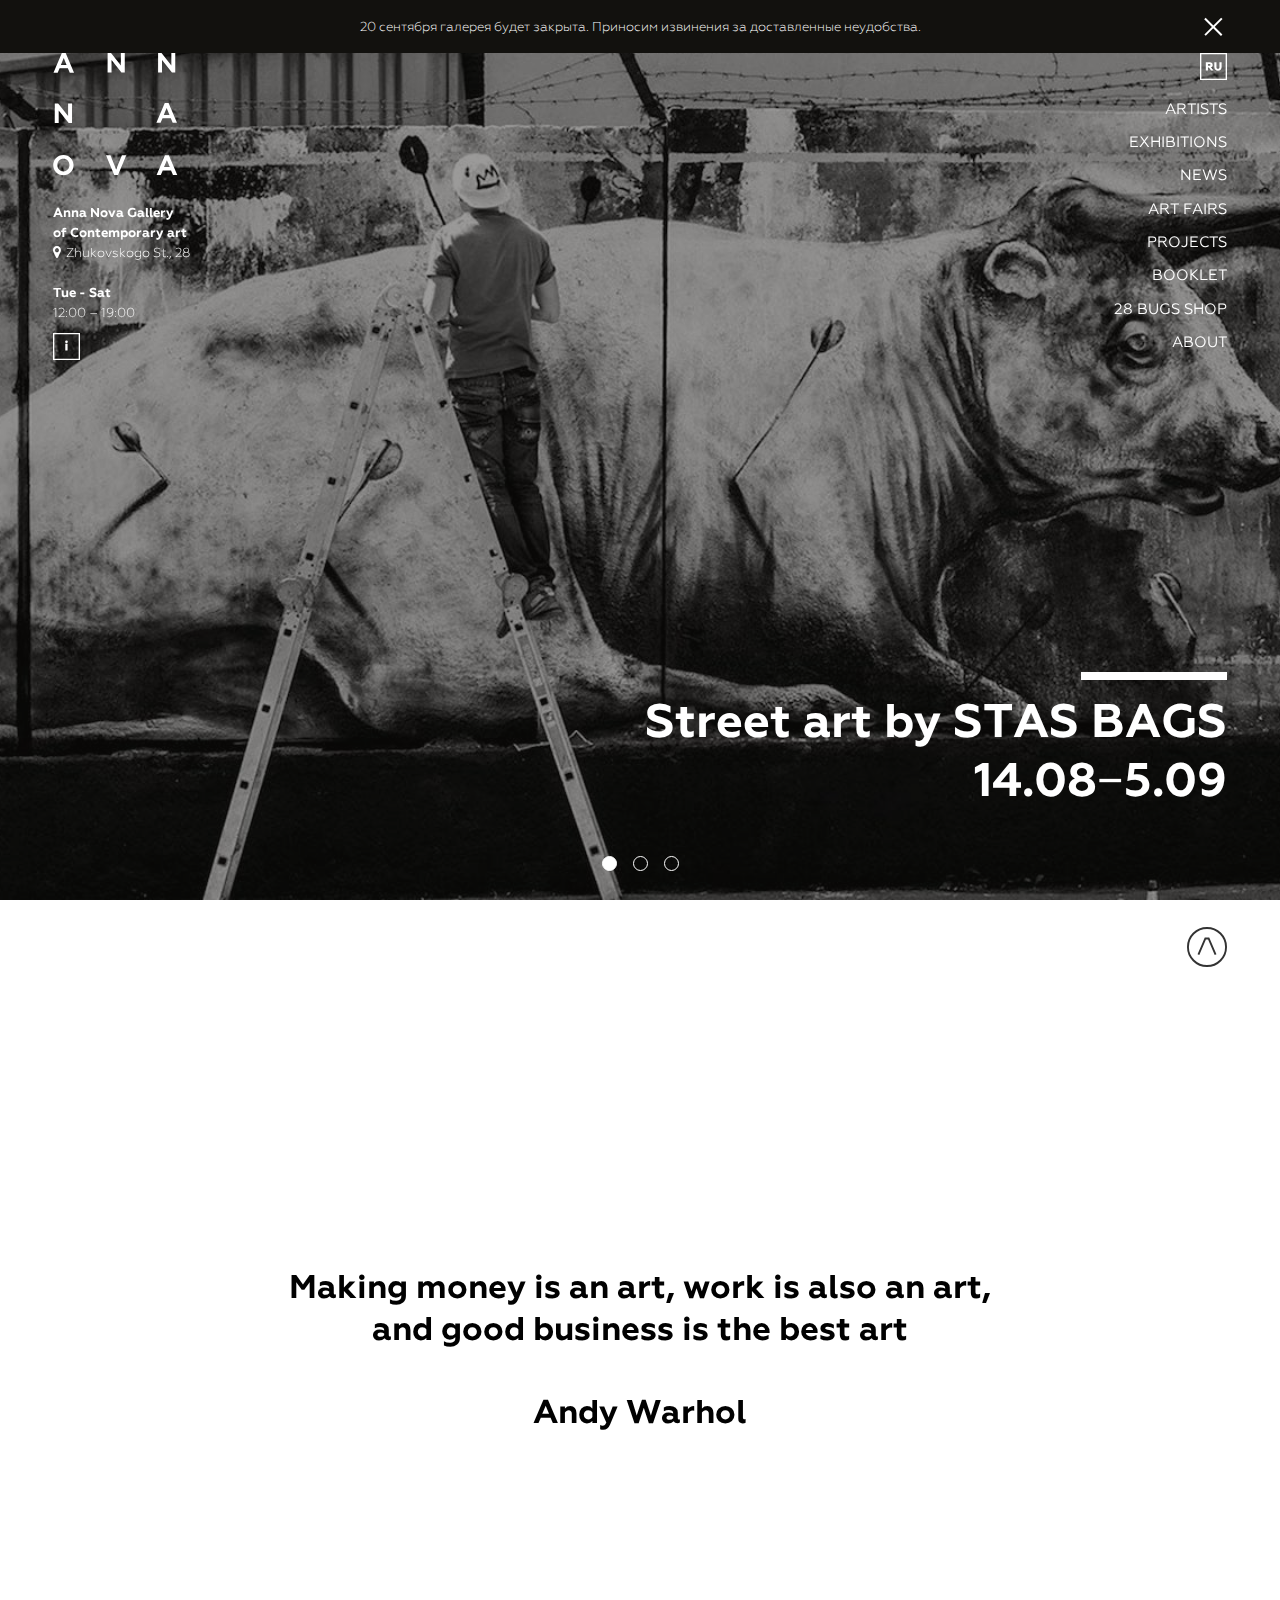
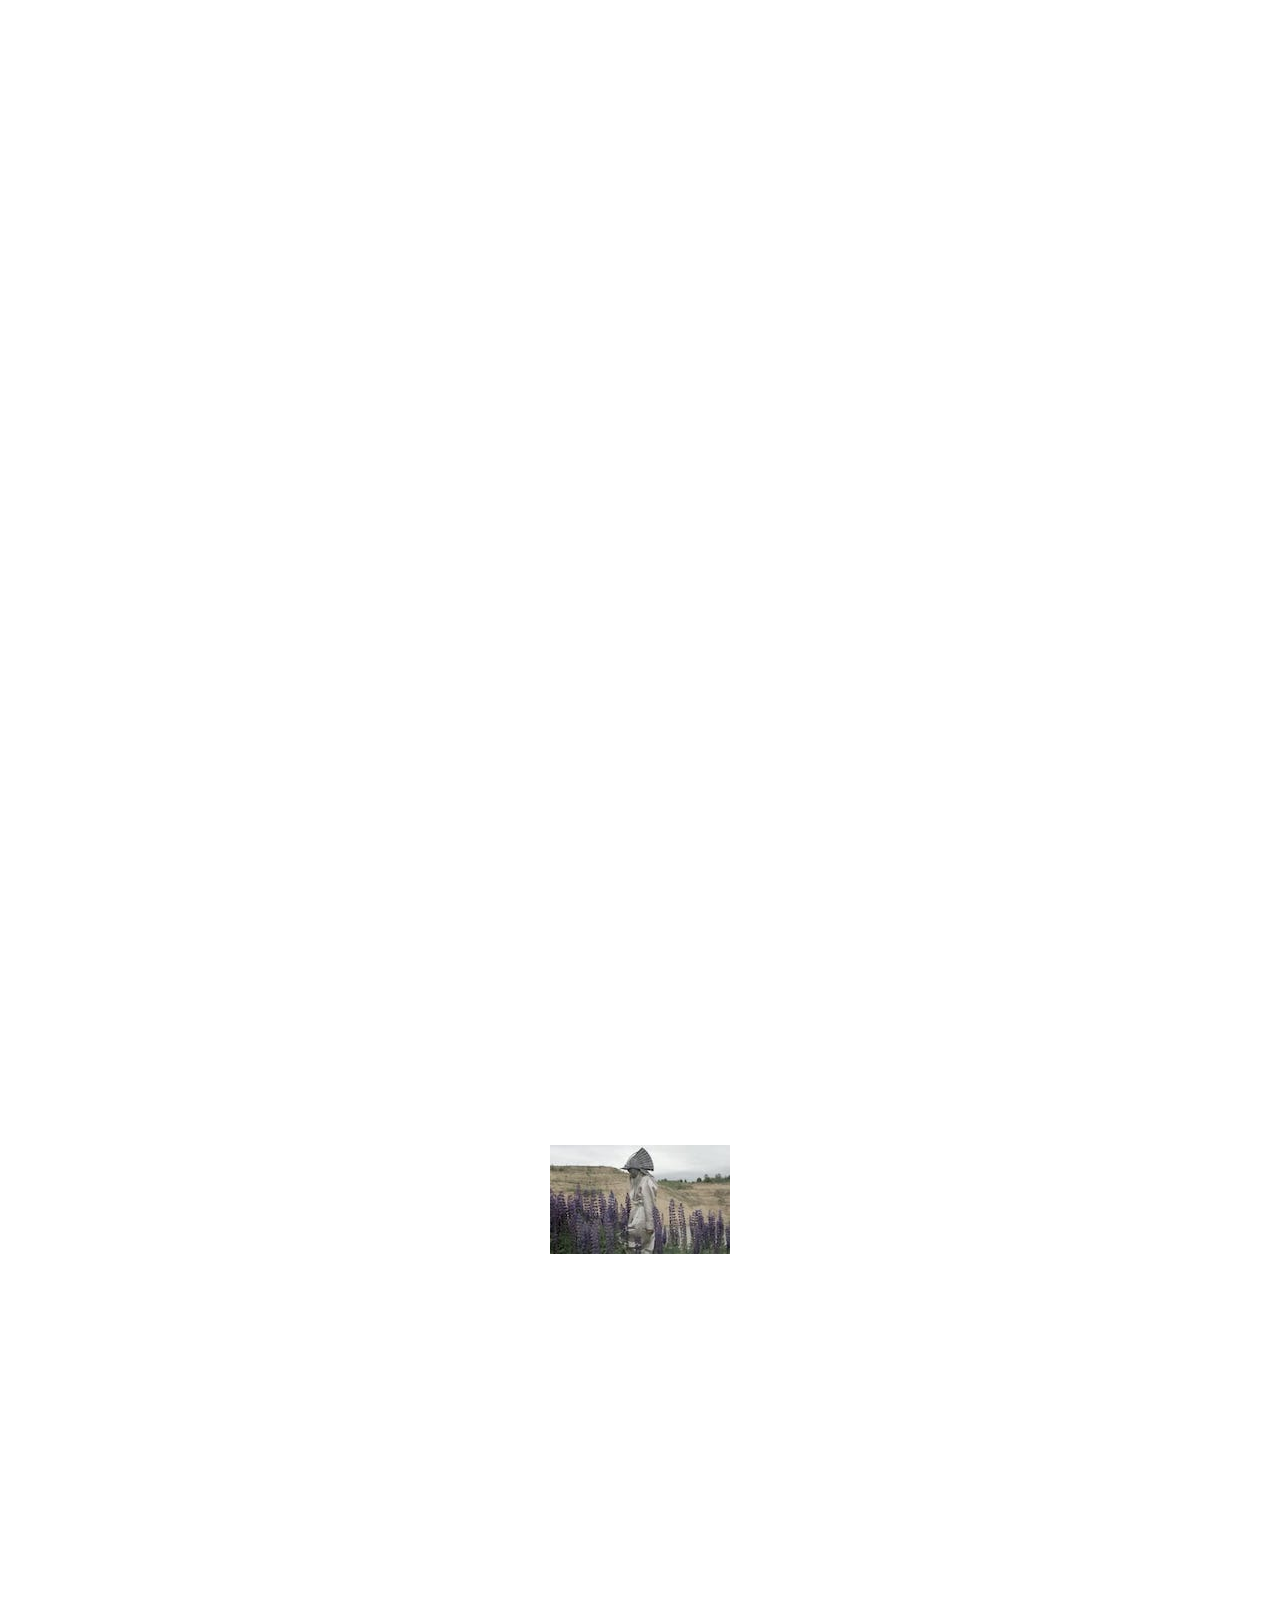
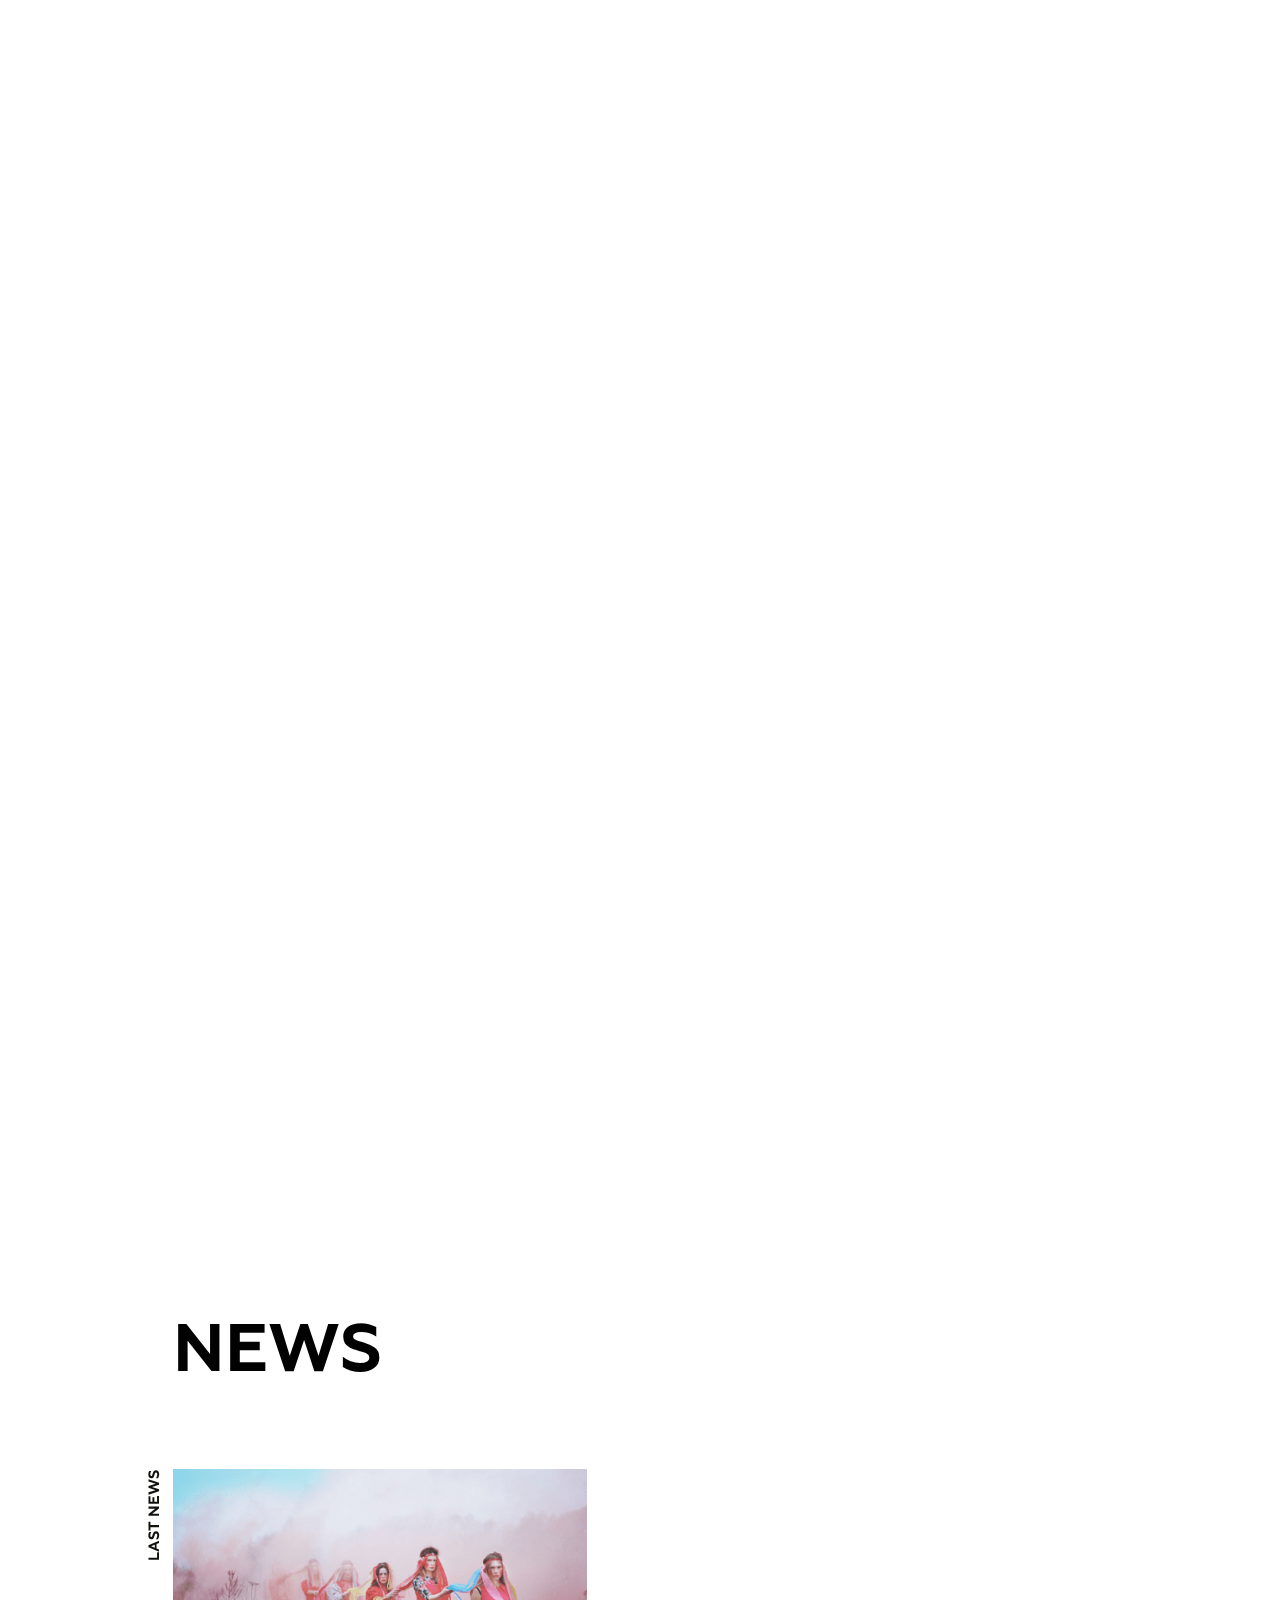
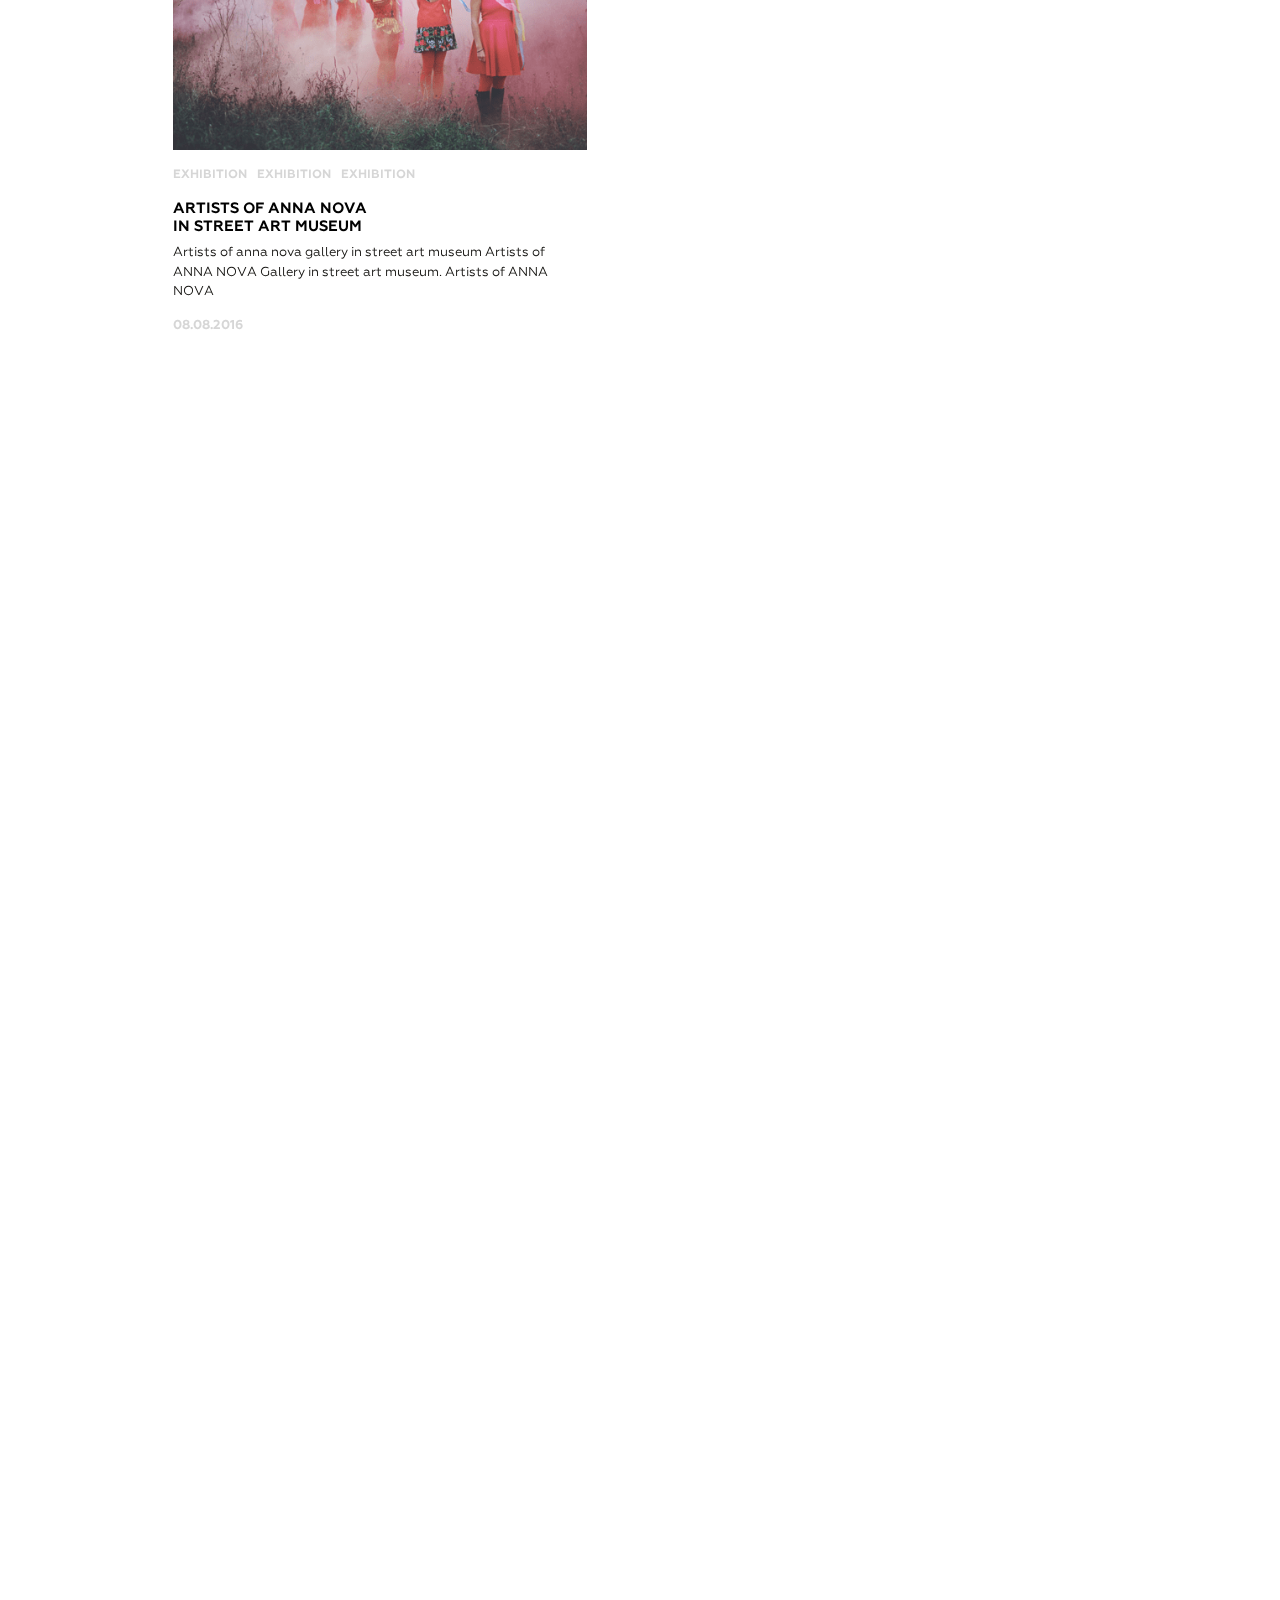
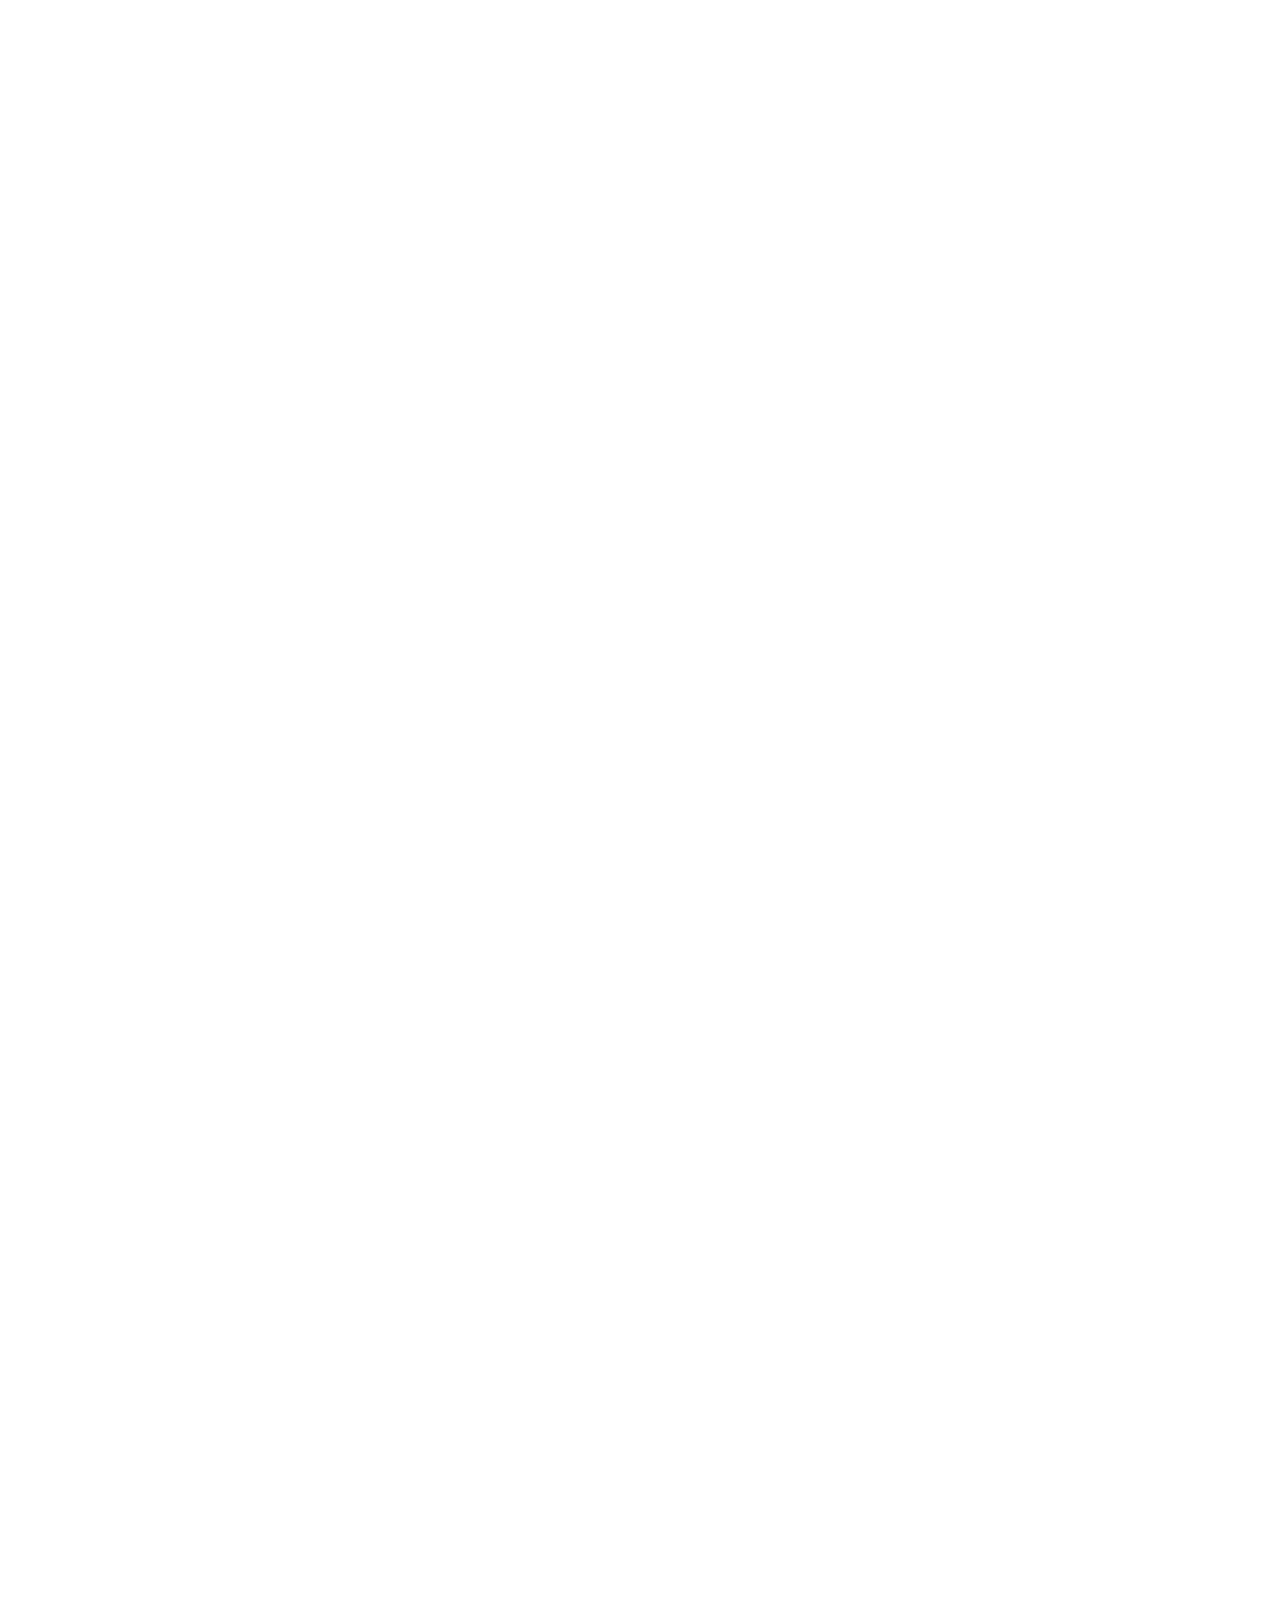
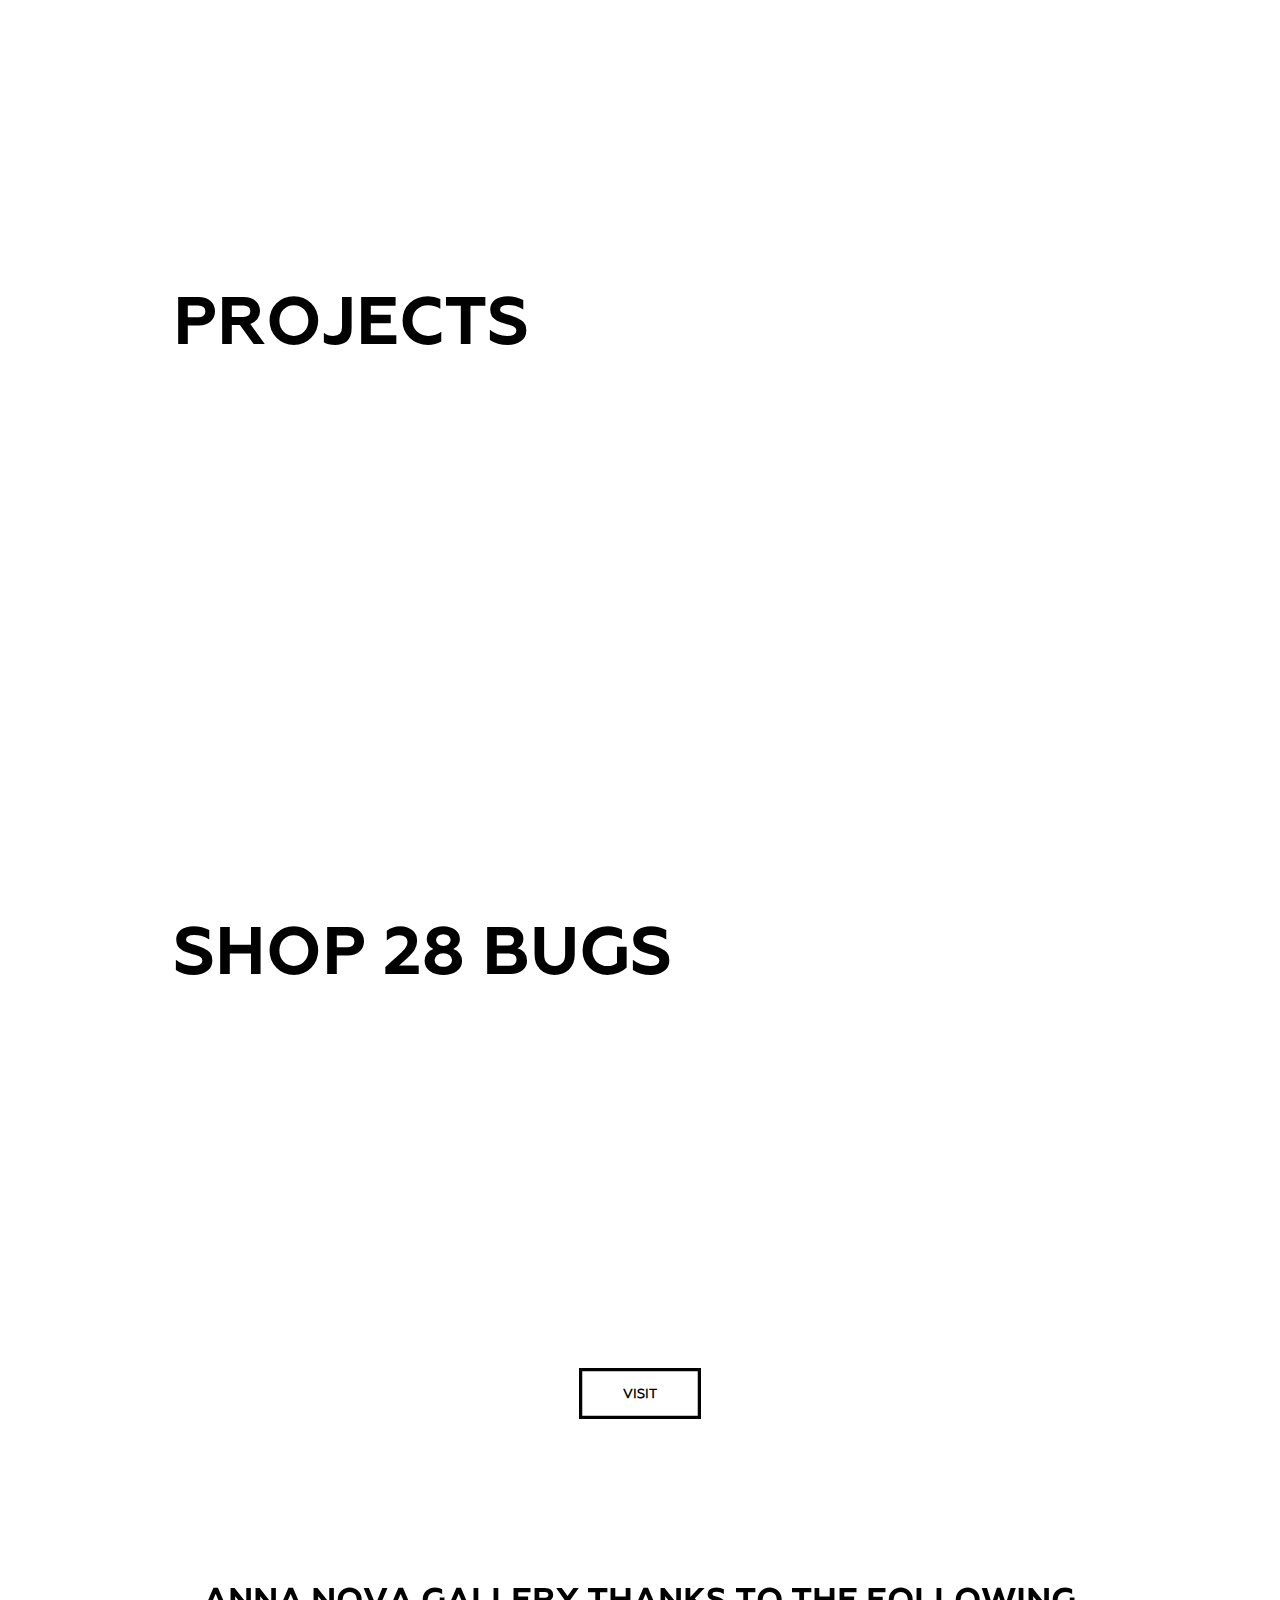
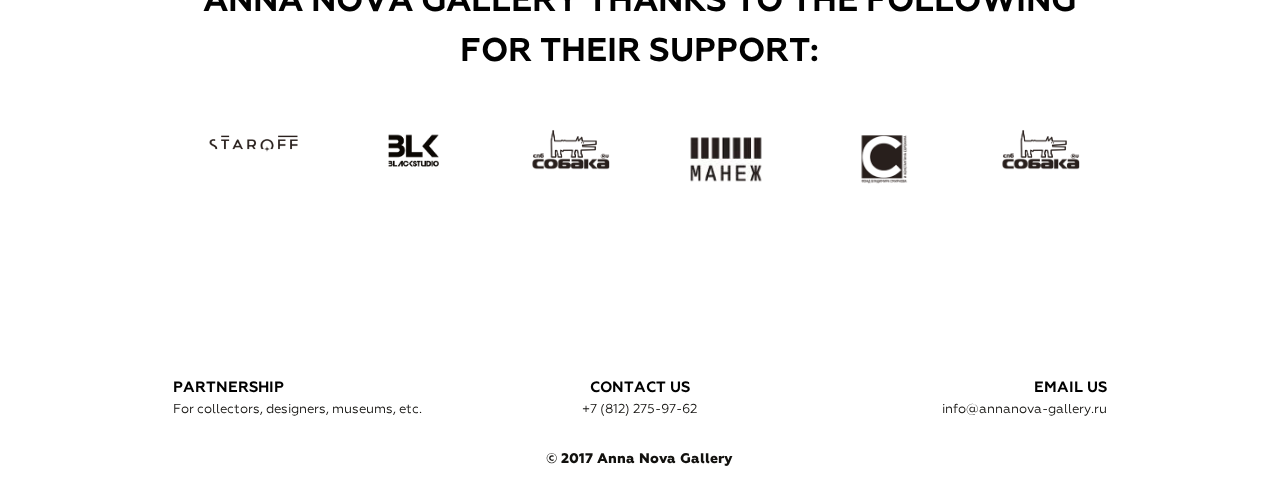
==== commit f2b0ba45: "44 HOMErelise" ====
--- a/index.html
+++ b/index.html
@@ -84,7 +84,7 @@
 						<li><a>ABOUT</a></li>
 					</ul>
 				</div>
-				<div class="banner-footer row 0%">
+				<div class="banner-footer row 0% not-xlarge not-large not-medium not-small not-xsmall">
 					<div class="1u align-left">
 						<ul class="banner-social">
 							<li class="telegram"><a></a></li>
@@ -136,17 +136,14 @@
 			<a id="an-backtotop" onclick="$('#top').animatescroll();"></a>
 
 <!-- MANIFEST -->
-			<section class="panel manifest">
+			<section class="panel manifest row 0% 100vh">
 				<div class="manifest-slogan 12u$ align-center">
 					<h2>Making money is an art, work is also an art, and good business is the best art<br><br>Andy Warhol</h2>
 				</div>
-				<div class="row 0% vh align-center">
-					<section class="12u$ vh">
-
-						<span class="first-child image fadeIn" data-wow-duration="1s" data-wow-delay="" data-wow-offset=""><img src="images/manifest/1.jpg"></span>
-						<span class="second-child image wow fadeInUp" data-wow-delay="0.5s"><img src="images/manifest/3.jpg"></span>
-						<span class="third-child image wow fadeInUp" data-wow-delay="0.5s"><img src="images/manifest/2.jpg"></span>
-					</section>
+				<div class="12u$ vh relative">
+					<span class="first-child image fadeIn" data-wow-duration="1s" data-wow-delay="" data-wow-offset=""><img src="images/manifest/1.jpg"></span>
+					<span class="second-child image wow fadeInUp" data-wow-delay="0.5s"><img src="images/manifest/3.jpg"></span>
+					<span class="third-child image wow fadeInUp" data-wow-delay="0.5s"><img src="images/manifest/2.jpg"></span>
 				</div>
 			</section>
 
@@ -160,9 +157,9 @@
 					</a>
 					<div class="news-snip-content">
 						<ul class="news-snip-tags">
-							<li>EXHIBITION</li>
-							<li>EXHIBITION</li>
-							<li>EXHIBITION</li>
+							<li><a href="">EXHIBITION</a></li>
+							<li><a href="">EXHIBITION</a></li>
+							<li><a href="">EXHIBITION</a></li>
 						</ul>
 						<h4><a href="" title="Read">ARTISTS OF ANNA NOVA<br>IN STREET ART MUSEUM</a></h4>
 						<p>Artists of anna nova gallery in street art museum Аrtists of ANNA NOVA Gallery in street art museum. Аrtists of ANNA NOVA</p>
@@ -176,9 +173,9 @@
 					</a>
 					<div class="news-snip-content">
 						<ul class="news-snip-tags">
-							<li>EXHIBITION</li>
-							<li>EXHIBITION</li>
-							<li>EXHIBITION</li>
+							<li><a href="">EXHIBITION</a></li>
+							<li><a href="">EXHIBITION</a></li>
+							<li><a href="">EXHIBITION</a></li>
 						</ul>
 						<h4><a href="" title="Read">ARTISTS OF ANNA NOVA<br>IN STREET ART MUSEUM</a></h4>
 						<p>Artists of anna nova gallery in street art museum Аrtists of ANNA NOVA Gallery in street art museum. Аrtists of ANNA NOVA</p>
@@ -192,9 +189,9 @@
 					</a>
 					<div class="news-snip-content">
 						<ul class="news-snip-tags">
-							<li>EXHIBITION</li>
-							<li>EXHIBITION</li>
-							<li>EXHIBITION</li>
+							<li><a href="">EXHIBITION</a></li>
+							<li><a href="">EXHIBITION</a></li>
+							<li><a href="">EXHIBITION</a></li>
 						</ul>
 						<h4><a href="" title="Read">ARTISTS OF ANNA NOVA<br>IN STREET ART MUSEUM</a></h4>
 						<p>Artists of anna nova gallery in street art museum Аrtists of ANNA NOVA Gallery in street art museum. Аrtists of ANNA NOVA</p>
@@ -208,9 +205,9 @@
 					</a>
 					<div class="news-snip-content">
 						<ul class="news-snip-tags">
-							<li>EXHIBITION</li>
-							<li>EXHIBITION</li>
-							<li>EXHIBITION</li>
+							<li><a href="">EXHIBITION</a></li>
+							<li><a href="">EXHIBITION</a></li>
+							<li><a href="">EXHIBITION</a></li>
 						</ul>
 						<h4><a href="" title="Read">ARTISTS OF ANNA NOVA<br>IN STREET ART MUSEUM</a></h4>
 						<p>Artists of anna nova gallery in street art museum Аrtists of ANNA NOVA Gallery in street art museum. Аrtists of ANNA NOVA</p>
@@ -225,9 +222,9 @@
 					</a>
 					<div class="news-snip-content">
 						<ul class="news-snip-tags">
-							<li>EXHIBITION</li>
-							<li>EXHIBITION</li>
-							<li>EXHIBITION</li>
+							<li><a href="">EXHIBITION</a></li>
+							<li><a href="">EXHIBITION</a></li>
+							<li><a href="">EXHIBITION</a></li>
 						</ul>
 						<h4><a href="" title="Read">ARTISTS OF ANNA NOVA IN STREET ART MUSEUM</a></h4>
 						<p>Artists of anna nova gallery in street art museum Аrtists of ANNA NOVA Gallery in street art museum. Аrtists of ANNA NOVA</p>
@@ -241,9 +238,9 @@
 					</a>
 					<div class="news-snip-content">
 						<ul class="news-snip-tags">
-							<li>EXHIBITION</li>
-							<li>EXHIBITION</li>
-							<li>EXHIBITION</li>
+							<li><a href="">EXHIBITION</a></li>
+							<li><a href="">EXHIBITION</a></li>
+							<li><a href="">EXHIBITION</a></li>
 						</ul>
 						<h4><a href="" title="Read">ARTISTS OF ANNA NOVA<br>IN STREET ART MUSEUM</a></h4>
 						<p>Artists of anna nova gallery in street art museum Аrtists of ANNA NOVA Gallery in street art museum. Аrtists of ANNA NOVA</p>
@@ -256,9 +253,9 @@
 					</a>
 					<div class="news-snip-content">
 						<ul class="news-snip-tags">
-							<li>EXHIBITION</li>
-							<li>EXHIBITION</li>
-							<li>EXHIBITION</li>
+							<li><a href="">EXHIBITION</a></li>
+							<li><a href="">EXHIBITION</a></li>
+							<li><a href="">EXHIBITION</a></li>
 						</ul>
 						<h4><a href="" title="Read">ARTISTS OF ANNA NOVA<br>IN STREET ART MUSEUM</a></h4>
 						<p>Artists of anna nova gallery in street art museum Аrtists of ANNA NOVA Gallery in street art museum. Аrtists of ANNA NOVA</p>
@@ -271,9 +268,9 @@
 					</a>
 					<div class="news-snip-content">
 						<ul class="news-snip-tags">
-							<li>EXHIBITION</li>
-							<li>EXHIBITION</li>
-							<li>EXHIBITION</li>
+							<li><a href="">EXHIBITION</a></li>
+							<li><a href="">EXHIBITION</a></li>
+							<li><a href="">EXHIBITION</a></li>
 						</ul>
 						<h4><a href="" title="Read">ARTISTS OF ANNA NOVA<br>IN STREET ART MUSEUM</a></h4>
 						<p>Artists of anna nova gallery in street art museum Аrtists of ANNA NOVA Gallery in street art museum. Аrtists of ANNA NOVA</p>
@@ -286,9 +283,9 @@
 					</a>
 					<div class="news-snip-content">
 						<ul class="news-snip-tags">
-							<li>EXHIBITION</li>
-							<li>EXHIBITION</li>
-							<li>EXHIBITION</li>
+							<li><a href="">EXHIBITION</a></li>
+							<li><a href="">EXHIBITION</a></li>
+							<li><a href="">EXHIBITION</a></li>
 						</ul>
 						<h4><a href="" title="Read">ARTISTS OF ANNA NOVA<br>IN STREET ART MUSEUM</a></h4>
 						<p>Artists of anna nova gallery in street art museum Аrtists of ANNA NOVA Gallery in street art museum. Аrtists of ANNA NOVA</p>
--- a/assets/css/main.css
+++ b/assets/css/main.css
@@ -1,4 +1,4 @@
-﻿@import url(font-awesome.min.css);html,body,div,span,applet,object,iframe,h1,h2,h3,h4,h5,h6,p,blockquote,pre,a,abbr,acronym,address,big,cite,code,del,dfn,em,img,ins,kbd,q,s,samp,small,strike,strong,sub,sup,tt,var,b,u,i,center,dl,dt,dd,ol,ul,li,fieldset,form,label,legend,table,caption,tbody,tfoot,thead,tr,th,td,article,aside,canvas,details,embed,figure,figcaption,footer,header,hgroup,menu,nav,output,ruby,section,summary,time,mark,audio,video{margin:0;padding:0;border:0;font-size:100%;font:inherit;vertical-align:baseline}article,aside,details,figcaption,figure,footer,header,hgroup,menu,nav,section{display:block}body{line-height:1}ol,ul{list-style:none}blockquote,q{quotes:none}blockquote:before,blockquote:after,q:before,q:after{content:'';content:none}table{border-collapse:collapse;border-spacing:0}body{-webkit-text-size-adjust:none}*,*:before,*:after{-moz-box-sizing:border-box;-webkit-box-sizing:border-box;box-sizing:border-box}.container{margin-left:auto;margin-right:auto}.container.\31 25\25{width:100%;max-width:100em;min-width:80em}.container.\37 5\25{width:60em}.container.\35 0\25{width:40em}.container.\32 5\25{width:20em}.container{width:80em}@media screen and (min-width: 1920px){.container.\31 25\25{width:100%;max-width:100em;min-width:80em}.container.\37 5\25{width:60em}.container.\35 0\25{width:40em}.container.\32 5\25{width:20em}.container{width:80em}}@media screen and (max-width: 1280px){.container.\31 25\25{width:100%;max-width:87.5em;min-width:70em}.container.\37 5\25{width:52.5em}.container.\35 0\25{width:35em}.container.\32 5\25{width:17.5em}.container{width:70em}}@media screen and (max-width: 1024px){.container.\31 25\25{width:100%;max-width:112.5%;min-width:90%}.container.\37 5\25{width:67.5%}.container.\35 0\25{width:45%}.container.\32 5\25{width:22.5%}.container{width:90%}}@media screen and (max-width: 768px){.container.\31 25\25{width:100%;max-width:112.5%;min-width:90%}.container.\37 5\25{width:67.5%}.container.\35 0\25{width:45%}.container.\32 5\25{width:22.5%}.container{width:90% !important}}@media screen and (max-width: 480px){.container.\31 25\25{width:100%;max-width:125%;min-width:100%}.container.\37 5\25{width:75%}.container.\35 0\25{width:50%}.container.\32 5\25{width:25%}.container{width:100% !important}}.row{border-bottom:solid 1px transparent;-moz-box-sizing:border-box;-webkit-box-sizing:border-box;box-sizing:border-box}.row>*{float:left;-moz-box-sizing:border-box;-webkit-box-sizing:border-box;box-sizing:border-box}.row:after,.row:before{content:'';display:block;clear:both;height:0}.row.uniform>*>:first-child{margin-top:0}.row.uniform>*>:last-child{margin-bottom:0}.row.\30 \25>*{padding:0 0 0 0em}.row.\30 \25{margin:0 0 -1px 0em}.row.uniform.\30 \25>*{padding:0em 0 0 0em}.row.uniform.\30 \25{margin:0em 0 -1px 0em}.row>*{padding:0 0 0 2em}.row{margin:0 0 -1px -2em}.row.uniform>*{padding:2em 0 0 2em}.row.uniform{margin:-2em 0 -1px -2em}.row.\32 00\25>*{padding:0 0 0 4em}.row.\32 00\25{margin:0 0 -1px -4em}.row.uniform.\32 00\25>*{padding:4em 0 0 4em}.row.uniform.\32 00\25{margin:-4em 0 -1px -4em}.row.\31 50\25>*{padding:0 0 0 3em}.row.\31 50\25{margin:0 0 -1px -3em}.row.uniform.\31 50\25>*{padding:3em 0 0 3em}.row.uniform.\31 50\25{margin:-3em 0 -1px -3em}.row.\35 0\25>*{padding:0 0 0 1em}.row.\35 0\25{margin:0 0 -1px -1em}.row.uniform.\35 0\25>*{padding:1em 0 0 1em}.row.uniform.\35 0\25{margin:-1em 0 -1px -1em}.row.\32 5\25>*{padding:0 0 0 .5em}.row.\32 5\25{margin:0 0 -1px -.5em}.row.uniform.\32 5\25>*{padding:.5em 0 0 .5em}.row.uniform.\32 5\25{margin:-.5em 0 -1px -.5em}.\31 2u,.\31 2u\24{width:100%;clear:none;margin-left:0}.\31 1u,.\31 1u\24{width:91.6666666667%;clear:none;margin-left:0}.\31 0u,.\31 0u\24{width:83.3333333333%;clear:none;margin-left:0}.\39 u,.\39 u\24{width:75%;clear:none;margin-left:0}.\38 u,.\38 u\24{width:66.6666666667%;clear:none;margin-left:0}.\37 u,.\37 u\24{width:58.3333333333%;clear:none;margin-left:0}.\36 u,.\36 u\24{width:50%;clear:none;margin-left:0}.\35 u,.\35 u\24{width:41.6666666667%;clear:none;margin-left:0}.\34 u,.\34 u\24{width:33.3333333333%;clear:none;margin-left:0}.\33 u,.\33 u\24{width:25%;clear:none;margin-left:0}.\32 u,.\32 u\24{width:16.6666666667%;clear:none;margin-left:0}.\31 u,.\31 u\24{width:8.3333333333%;clear:none;margin-left:0}.\31 2u\24+*,.\31 1u\24+*,.\31 0u\24+*,.\39 u\24+*,.\38 u\24+*,.\37 u\24+*,.\36 u\24+*,.\35 u\24+*,.\34 u\24+*,.\33 u\24+*,.\32 u\24+*,.\31 u\24+*{clear:left}.\-11u{margin-left:91.6666666667%}.\-10u{margin-left:83.3333333333%}.\-9u{margin-left:75%}.\-8u{margin-left:66.6666666667%}.\-7u{margin-left:58.3333333333%}.\-6u{margin-left:50%}.\-5u{margin-left:41.6666666667%}.\-4u{margin-left:33.3333333333%}.\-3u{margin-left:25%}.\-2u{margin-left:16.6666666667%}.\-1u{margin-left:8.3333333333%}@media screen and (min-width: 1920px){.row>*{padding:0 0 0 2em}.row{margin:0 0 -1px -2em}.row.uniform>*{padding:2em 0 0 2em}.row.uniform{margin:-2em 0 -1px -2em}.row.\32 00\25>*{padding:0 0 0 4em}.row.\32 00\25{margin:0 0 -1px -4em}.row.uniform.\32 00\25>*{padding:4em 0 0 4em}.row.uniform.\32 00\25{margin:-4em 0 -1px -4em}.row.\31 50\25>*{padding:0 0 0 3em}.row.\31 50\25{margin:0 0 -1px -3em}.row.uniform.\31 50\25>*{padding:3em 0 0 3em}.row.uniform.\31 50\25{margin:-3em 0 -1px -3em}.row.\35 0\25>*{padding:0 0 0 1em}.row.\35 0\25{margin:0 0 -1px -1em}.row.uniform.\35 0\25>*{padding:1em 0 0 1em}.row.uniform.\35 0\25{margin:-1em 0 -1px -1em}.row.\32 5\25>*{padding:0 0 0 .5em}.row.\32 5\25{margin:0 0 -1px -.5em}.row.uniform.\32 5\25>*{padding:.5em 0 0 .5em}.row.uniform.\32 5\25{margin:-.5em 0 -1px -.5em}.\31 2u\28xlarge\29,.\31 2u\24\28xlarge\29{width:100%;clear:none;margin-left:0}.\31 1u\28xlarge\29,.\31 1u\24\28xlarge\29{width:91.6666666667%;clear:none;margin-left:0}.\31 0u\28xlarge\29,.\31 0u\24\28xlarge\29{width:83.3333333333%;clear:none;margin-left:0}.\39 u\28xlarge\29,.\39 u\24\28xlarge\29{width:75%;clear:none;margin-left:0}.\38 u\28xlarge\29,.\38 u\24\28xlarge\29{width:66.6666666667%;clear:none;margin-left:0}.\37 u\28xlarge\29,.\37 u\24\28xlarge\29{width:58.3333333333%;clear:none;margin-left:0}.\36 u\28xlarge\29,.\36 u\24\28xlarge\29{width:50%;clear:none;margin-left:0}.\35 u\28xlarge\29,.\35 u\24\28xlarge\29{width:41.6666666667%;clear:none;margin-left:0}.\34 u\28xlarge\29,.\34 u\24\28xlarge\29{width:33.3333333333%;clear:none;margin-left:0}.\33 u\28xlarge\29,.\33 u\24\28xlarge\29{width:25%;clear:none;margin-left:0}.\32 u\28xlarge\29,.\32 u\24\28xlarge\29{width:16.6666666667%;clear:none;margin-left:0}.\31 u\28xlarge\29,.\31 u\24\28xlarge\29{width:8.3333333333%;clear:none;margin-left:0}.\31 2u\24\28xlarge\29+*,.\31 1u\24\28xlarge\29+*,.\31 0u\24\28xlarge\29+*,.\39 u\24\28xlarge\29+*,.\38 u\24\28xlarge\29+*,.\37 u\24\28xlarge\29+*,.\36 u\24\28xlarge\29+*,.\35 u\24\28xlarge\29+*,.\34 u\24\28xlarge\29+*,.\33 u\24\28xlarge\29+*,.\32 u\24\28xlarge\29+*,.\31 u\24\28xlarge\29+*{clear:left}.\-11u\28xlarge\29{margin-left:91.6666666667%}.\-10u\28xlarge\29{margin-left:83.3333333333%}.\-9u\28xlarge\29{margin-left:75%}.\-8u\28xlarge\29{margin-left:66.6666666667%}.\-7u\28xlarge\29{margin-left:58.3333333333%}.\-6u\28xlarge\29{margin-left:50%}.\-5u\28xlarge\29{margin-left:41.6666666667%}.\-4u\28xlarge\29{margin-left:33.3333333333%}.\-3u\28xlarge\29{margin-left:25%}.\-2u\28xlarge\29{margin-left:16.6666666667%}.\-1u\28xlarge\29{margin-left:8.3333333333%}}@media screen and (max-width: 1280px){.row>*{padding:0 0 0 1.5em}.row{margin:0 0 -1px -1.5em}.row.uniform>*{padding:1.5em 0 0 1.5em}.row.uniform{margin:-1.5em 0 -1px -1.5em}.row.\32 00\25>*{padding:0 0 0 3em}.row.\32 00\25{margin:0 0 -1px -3em}.row.uniform.\32 00\25>*{padding:3em 0 0 3em}.row.uniform.\32 00\25{margin:-3em 0 -1px -3em}.row.\31 50\25>*{padding:0 0 0 2.25em}.row.\31 50\25{margin:0 0 -1px -2.25em}.row.uniform.\31 50\25>*{padding:2.25em 0 0 2.25em}.row.uniform.\31 50\25{margin:-2.25em 0 -1px -2.25em}.row.\35 0\25>*{padding:0 0 0 .75em}.row.\35 0\25{margin:0 0 -1px -.75em}.row.uniform.\35 0\25>*{padding:.75em 0 0 .75em}.row.uniform.\35 0\25{margin:-.75em 0 -1px -.75em}.row.\32 5\25>*{padding:0 0 0 .375em}.row.\32 5\25{margin:0 0 -1px -.375em}.row.uniform.\32 5\25>*{padding:.375em 0 0 .375em}.row.uniform.\32 5\25{margin:-.375em 0 -1px -.375em}.\31 2u\28large\29,.\31 2u\24\28large\29{width:100%;clear:none;margin-left:0}.\31 1u\28large\29,.\31 1u\24\28large\29{width:91.6666666667%;clear:none;margin-left:0}.\31 0u\28large\29,.\31 0u\24\28large\29{width:83.3333333333%;clear:none;margin-left:0}.\39 u\28large\29,.\39 u\24\28large\29{width:75%;clear:none;margin-left:0}.\38 u\28large\29,.\38 u\24\28large\29{width:66.6666666667%;clear:none;margin-left:0}.\37 u\28large\29,.\37 u\24\28large\29{width:58.3333333333%;clear:none;margin-left:0}.\36 u\28large\29,.\36 u\24\28large\29{width:50%;clear:none;margin-left:0}.\35 u\28large\29,.\35 u\24\28large\29{width:41.6666666667%;clear:none;margin-left:0}.\34 u\28large\29,.\34 u\24\28large\29{width:33.3333333333%;clear:none;margin-left:0}.\33 u\28large\29,.\33 u\24\28large\29{width:25%;clear:none;margin-left:0}.\32 u\28large\29,.\32 u\24\28large\29{width:16.6666666667%;clear:none;margin-left:0}.\31 u\28large\29,.\31 u\24\28large\29{width:8.3333333333%;clear:none;margin-left:0}.\31 2u\24\28large\29+*,.\31 1u\24\28large\29+*,.\31 0u\24\28large\29+*,.\39 u\24\28large\29+*,.\38 u\24\28large\29+*,.\37 u\24\28large\29+*,.\36 u\24\28large\29+*,.\35 u\24\28large\29+*,.\34 u\24\28large\29+*,.\33 u\24\28large\29+*,.\32 u\24\28large\29+*,.\31 u\24\28large\29+*{clear:left}.\-11u\28large\29{margin-left:91.6666666667%}.\-10u\28large\29{margin-left:83.3333333333%}.\-9u\28large\29{margin-left:75%}.\-8u\28large\29{margin-left:66.6666666667%}.\-7u\28large\29{margin-left:58.3333333333%}.\-6u\28large\29{margin-left:50%}.\-5u\28large\29{margin-left:41.6666666667%}.\-4u\28large\29{margin-left:33.3333333333%}.\-3u\28large\29{margin-left:25%}.\-2u\28large\29{margin-left:16.6666666667%}.\-1u\28large\29{margin-left:8.3333333333%}}@media screen and (max-width: 1024px){.row>*{padding:0 0 0 1.5em}.row{margin:0 0 -1px -1.5em}.row.uniform>*{padding:1.5em 0 0 1.5em}.row.uniform{margin:-1.5em 0 -1px -1.5em}.row.\32 00\25>*{padding:0 0 0 3em}.row.\32 00\25{margin:0 0 -1px -3em}.row.uniform.\32 00\25>*{padding:3em 0 0 3em}.row.uniform.\32 00\25{margin:-3em 0 -1px -3em}.row.\31 50\25>*{padding:0 0 0 2.25em}.row.\31 50\25{margin:0 0 -1px -2.25em}.row.uniform.\31 50\25>*{padding:2.25em 0 0 2.25em}.row.uniform.\31 50\25{margin:-2.25em 0 -1px -2.25em}.row.\35 0\25>*{padding:0 0 0 .75em}.row.\35 0\25{margin:0 0 -1px -.75em}.row.uniform.\35 0\25>*{padding:.75em 0 0 .75em}.row.uniform.\35 0\25{margin:-.75em 0 -1px -.75em}.row.\32 5\25>*{padding:0 0 0 .375em}.row.\32 5\25{margin:0 0 -1px -.375em}.row.uniform.\32 5\25>*{padding:.375em 0 0 .375em}.row.uniform.\32 5\25{margin:-.375em 0 -1px -.375em}.\31 2u\28medium\29,.\31 2u\24\28medium\29{width:100%;clear:none;margin-left:0}.\31 1u\28medium\29,.\31 1u\24\28medium\29{width:91.6666666667%;clear:none;margin-left:0}.\31 0u\28medium\29,.\31 0u\24\28medium\29{width:83.3333333333%;clear:none;margin-left:0}.\39 u\28medium\29,.\39 u\24\28medium\29{width:75%;clear:none;margin-left:0}.\38 u\28medium\29,.\38 u\24\28medium\29{width:66.6666666667%;clear:none;margin-left:0}.\37 u\28medium\29,.\37 u\24\28medium\29{width:58.3333333333%;clear:none;margin-left:0}.\36 u\28medium\29,.\36 u\24\28medium\29{width:50%;clear:none;margin-left:0}.\35 u\28medium\29,.\35 u\24\28medium\29{width:41.6666666667%;clear:none;margin-left:0}.\34 u\28medium\29,.\34 u\24\28medium\29{width:33.3333333333%;clear:none;margin-left:0}.\33 u\28medium\29,.\33 u\24\28medium\29{width:25%;clear:none;margin-left:0}.\32 u\28medium\29,.\32 u\24\28medium\29{width:16.6666666667%;clear:none;margin-left:0}.\31 u\28medium\29,.\31 u\24\28medium\29{width:8.3333333333%;clear:none;margin-left:0}.\31 2u\24\28medium\29+*,.\31 1u\24\28medium\29+*,.\31 0u\24\28medium\29+*,.\39 u\24\28medium\29+*,.\38 u\24\28medium\29+*,.\37 u\24\28medium\29+*,.\36 u\24\28medium\29+*,.\35 u\24\28medium\29+*,.\34 u\24\28medium\29+*,.\33 u\24\28medium\29+*,.\32 u\24\28medium\29+*,.\31 u\24\28medium\29+*{clear:left}.\-11u\28medium\29{margin-left:91.6666666667%}.\-10u\28medium\29{margin-left:83.3333333333%}.\-9u\28medium\29{margin-left:75%}.\-8u\28medium\29{margin-left:66.6666666667%}.\-7u\28medium\29{margin-left:58.3333333333%}.\-6u\28medium\29{margin-left:50%}.\-5u\28medium\29{margin-left:41.6666666667%}.\-4u\28medium\29{margin-left:33.3333333333%}.\-3u\28medium\29{margin-left:25%}.\-2u\28medium\29{margin-left:16.6666666667%}.\-1u\28medium\29{margin-left:8.3333333333%}}@media screen and (max-width: 768px){.row>*{padding:0 0 0 1.25em}.row{margin:0 0 -1px -1.25em}.row.uniform>*{padding:1.25em 0 0 1.25em}.row.uniform{margin:-1.25em 0 -1px -1.25em}.row.\32 00\25>*{padding:0 0 0 2.5em}.row.\32 00\25{margin:0 0 -1px -2.5em}.row.uniform.\32 00\25>*{padding:2.5em 0 0 2.5em}.row.uniform.\32 00\25{margin:-2.5em 0 -1px -2.5em}.row.\31 50\25>*{padding:0 0 0 1.875em}.row.\31 50\25{margin:0 0 -1px -1.875em}.row.uniform.\31 50\25>*{padding:1.875em 0 0 1.875em}.row.uniform.\31 50\25{margin:-1.875em 0 -1px -1.875em}.row.\35 0\25>*{padding:0 0 0 .625em}.row.\35 0\25{margin:0 0 -1px -.625em}.row.uniform.\35 0\25>*{padding:.625em 0 0 .625em}.row.uniform.\35 0\25{margin:-.625em 0 -1px -.625em}.row.\32 5\25>*{padding:0 0 0 .3125em}.row.\32 5\25{margin:0 0 -1px -.3125em}.row.uniform.\32 5\25>*{padding:.3125em 0 0 .3125em}.row.uniform.\32 5\25{margin:-.3125em 0 -1px -.3125em}.\31 2u\28small\29,.\31 2u\24\28small\29{width:100%;clear:none;margin-left:0}.\31 1u\28small\29,.\31 1u\24\28small\29{width:91.6666666667%;clear:none;margin-left:0}.\31 0u\28small\29,.\31 0u\24\28small\29{width:83.3333333333%;clear:none;margin-left:0}.\39 u\28small\29,.\39 u\24\28small\29{width:75%;clear:none;margin-left:0}.\38 u\28small\29,.\38 u\24\28small\29{width:66.6666666667%;clear:none;margin-left:0}.\37 u\28small\29,.\37 u\24\28small\29{width:58.3333333333%;clear:none;margin-left:0}.\36 u\28small\29,.\36 u\24\28small\29{width:50%;clear:none;margin-left:0}.\35 u\28small\29,.\35 u\24\28small\29{width:41.6666666667%;clear:none;margin-left:0}.\34 u\28small\29,.\34 u\24\28small\29{width:33.3333333333%;clear:none;margin-left:0}.\33 u\28small\29,.\33 u\24\28small\29{width:25%;clear:none;margin-left:0}.\32 u\28small\29,.\32 u\24\28small\29{width:16.6666666667%;clear:none;margin-left:0}.\31 u\28small\29,.\31 u\24\28small\29{width:8.3333333333%;clear:none;margin-left:0}.\31 2u\24\28small\29+*,.\31 1u\24\28small\29+*,.\31 0u\24\28small\29+*,.\39 u\24\28small\29+*,.\38 u\24\28small\29+*,.\37 u\24\28small\29+*,.\36 u\24\28small\29+*,.\35 u\24\28small\29+*,.\34 u\24\28small\29+*,.\33 u\24\28small\29+*,.\32 u\24\28small\29+*,.\31 u\24\28small\29+*{clear:left}.\-11u\28small\29{margin-left:91.6666666667%}.\-10u\28small\29{margin-left:83.3333333333%}.\-9u\28small\29{margin-left:75%}.\-8u\28small\29{margin-left:66.6666666667%}.\-7u\28small\29{margin-left:58.3333333333%}.\-6u\28small\29{margin-left:50%}.\-5u\28small\29{margin-left:41.6666666667%}.\-4u\28small\29{margin-left:33.3333333333%}.\-3u\28small\29{margin-left:25%}.\-2u\28small\29{margin-left:16.6666666667%}.\-1u\28small\29{margin-left:8.3333333333%}}@media screen and (max-width: 480px){.row>*{padding:0 0 0 1.25em}.row{margin:0 0 -1px -1.25em}.row.uniform>*{padding:1.25em 0 0 1.25em}.row.uniform{margin:-1.25em 0 -1px -1.25em}.row.\32 00\25>*{padding:0 0 0 2.5em}.row.\32 00\25{margin:0 0 -1px -2.5em}.row.uniform.\32 00\25>*{padding:2.5em 0 0 2.5em}.row.uniform.\32 00\25{margin:-2.5em 0 -1px -2.5em}.row.\31 50\25>*{padding:0 0 0 1.875em}.row.\31 50\25{margin:0 0 -1px -1.875em}.row.uniform.\31 50\25>*{padding:1.875em 0 0 1.875em}.row.uniform.\31 50\25{margin:-1.875em 0 -1px -1.875em}.row.\35 0\25>*{padding:0 0 0 .625em}.row.\35 0\25{margin:0 0 -1px -.625em}.row.uniform.\35 0\25>*{padding:.625em 0 0 .625em}.row.uniform.\35 0\25{margin:-.625em 0 -1px -.625em}.row.\32 5\25>*{padding:0 0 0 .3125em}.row.\32 5\25{margin:0 0 -1px -.3125em}.row.uniform.\32 5\25>*{padding:.3125em 0 0 .3125em}.row.uniform.\32 5\25{margin:-.3125em 0 -1px -.3125em}.\31 2u\28xsmall\29,.\31 2u\24\28xsmall\29{width:100%;clear:none;margin-left:0}.\31 1u\28xsmall\29,.\31 1u\24\28xsmall\29{width:91.6666666667%;clear:none;margin-left:0}.\31 0u\28xsmall\29,.\31 0u\24\28xsmall\29{width:83.3333333333%;clear:none;margin-left:0}.\39 u\28xsmall\29,.\39 u\24\28xsmall\29{width:75%;clear:none;margin-left:0}.\38 u\28xsmall\29,.\38 u\24\28xsmall\29{width:66.6666666667%;clear:none;margin-left:0}.\37 u\28xsmall\29,.\37 u\24\28xsmall\29{width:58.3333333333%;clear:none;margin-left:0}.\36 u\28xsmall\29,.\36 u\24\28xsmall\29{width:50%;clear:none;margin-left:0}.\35 u\28xsmall\29,.\35 u\24\28xsmall\29{width:41.6666666667%;clear:none;margin-left:0}.\34 u\28xsmall\29,.\34 u\24\28xsmall\29{width:33.3333333333%;clear:none;margin-left:0}.\33 u\28xsmall\29,.\33 u\24\28xsmall\29{width:25%;clear:none;margin-left:0}.\32 u\28xsmall\29,.\32 u\24\28xsmall\29{width:16.6666666667%;clear:none;margin-left:0}.\31 u\28xsmall\29,.\31 u\24\28xsmall\29{width:8.3333333333%;clear:none;margin-left:0}.\31 2u\24\28xsmall\29+*,.\31 1u\24\28xsmall\29+*,.\31 0u\24\28xsmall\29+*,.\39 u\24\28xsmall\29+*,.\38 u\24\28xsmall\29+*,.\37 u\24\28xsmall\29+*,.\36 u\24\28xsmall\29+*,.\35 u\24\28xsmall\29+*,.\34 u\24\28xsmall\29+*,.\33 u\24\28xsmall\29+*,.\32 u\24\28xsmall\29+*,.\31 u\24\28xsmall\29+*{clear:left}.\-11u\28xsmall\29{margin-left:91.6666666667%}.\-10u\28xsmall\29{margin-left:83.3333333333%}.\-9u\28xsmall\29{margin-left:75%}.\-8u\28xsmall\29{margin-left:66.6666666667%}.\-7u\28xsmall\29{margin-left:58.3333333333%}.\-6u\28xsmall\29{margin-left:50%}.\-5u\28xsmall\29{margin-left:41.6666666667%}.\-4u\28xsmall\29{margin-left:33.3333333333%}.\-3u\28xsmall\29{margin-left:25%}.\-2u\28xsmall\29{margin-left:16.6666666667%}.\-1u\28xsmall\29{margin-left:8.3333333333%}}@-ms-viewport{width:device-width}body{-ms-overflow-style:scrollbar;-moz-transition:background-image .5s ease-in-out;-webkit-transition:background-image .5s ease-in-out;-ms-transition:background-image .5s ease-in-out;transition:background-image .5s ease-in-out;-webkit-font-smoothing:subpixel-antialiased !important}@media screen and (max-width: 480px){html,body{min-width:320px}}body{background:#fff}body.artists-page{background-image:url(../../images/artists/artists-bg.jpg);background-repeat:no-repeat;background-position:center;background-size:cover;min-height:100vh}body.is-loading *,body.is-loading *:before,body.is-loading *:after{-moz-animation:none !important;-webkit-animation:none !important;-ms-animation:none !important;animation:none !important;-moz-transition:none !important;-webkit-transition:none !important;-ms-transition:none !important;transition:none !important}.panel.shop{padding-bottom:50px}body,input,select,textarea{color:#12110e;font-family:"geometriaregular";font-size:10pt;font-weight:normal;line-height:1.65}@media screen and (min-width: 1920px){body,input,select,textarea{font-size:10pt}}@media screen and (max-width: 1280px){body,input,select,textarea{font-size:10pt}}@media screen and (max-width: 1024px){body,input,select,textarea{font-size:10pt}}@media screen and (max-width: 768px){body,input,select,textarea{font-size:10pt}}@media screen and (max-width: 480px){body,input,select,textarea{font-size:10pt}}a{text-decoration:underline}a:hover{text-decoration:none}strong,b{color:#010101;font-weight:bold}em,i{font-style:italic}p{margin:0 0 2em 0}h1,h2,h3,h4,h5,h6{color:#010101;font-weight:bold;font-family:"geometriabold";line-height:1.5;margin:0 0 1em 0}h1 a,h2 a,h3 a,h4 a,h5 a,h6 a{color:inherit;text-decoration:none}h1{font-size:7.5em;text-transform:uppercase}@media screen and (max-width: 480px){h1{font-size:4.2em;padding-left:0.35em}}h2{font-size:2.5em}@media screen and (max-width: 480px){h2{font-size:1.5em}}h2.block-title{font-size:5em;text-transform:uppercase;padding:0;margin-bottom:-0.6em;z-index:1;position:relative}@media screen and (max-width: 480px){h2.block-title{font-size:4em;line-height:1em;margin-bottom:0;padding-left:20px !important}}h3{font-size:1.35em}h4{font-size:1.1em}h5{font-size:0.9em}h6{font-size:0.7em}sub{font-size:0.8em;position:relative;top:0.5em}sup{font-size:0.8em;position:relative;top:-0.5em}blockquote{border-left:solid 4px rgba(144,144,144,0.25);font-style:italic;margin:0 0 2em 0;padding:.5em 0 .5em 2em}code{background:rgba(144,144,144,0.075);border-radius:4px;border:solid 1px rgba(144,144,144,0.25);font-family:"Courier New",monospace;font-size:0.9em;margin:0 0.25em;padding:0.25em 0.65em}pre{-webkit-overflow-scrolling:touch;font-family:"Courier New",monospace;font-size:0.9em;margin:0 0 2em 0}pre code{display:block;line-height:1.75;padding:1em 1.5em;overflow-x:auto}hr{border:0;border-bottom:solid 1px rgba(144,144,144,0.25);margin:2em 0}hr.major{margin:3em 0}hr.trans{opacity:0;clear:both;margin:4em 0}hr.bold{border-bottom:solid 6px #fff}@media screen and (min-width: 1920px){hr.bold{border-width:8px}}.align-left{text-align:left}.align-center{text-align:center}.align-right{text-align:right}section.special,article.special{text-align:center}header p{color:#d6d6d6;position:relative;margin:0 0 1.5em 0}header h2+p{font-size:1.25em;margin-top:-1em}header h3+p{font-size:1.1em;margin-top:-.8em}header h4+p,header h5+p,header h6+p{font-size:0.9em;margin-top:-.6em}form{margin:0 0 2em 0}label{color:#010101;display:block;font-size:0.9em;font-weight:bold;margin:0 0 1em 0}input[type="text"],input[type="password"],input[type="email"],input[type="tel"],select,textarea{-moz-appearance:none;-webkit-appearance:none;-ms-appearance:none;appearance:none;background:rgba(144,144,144,0.075);border-radius:4px;border:none;border:solid 1px rgba(144,144,144,0.25);color:inherit;display:block;outline:0;padding:0 1em;text-decoration:none;width:100%}input[type="text"]:invalid,input[type="password"]:invalid,input[type="email"]:invalid,input[type="tel"]:invalid,select:invalid,textarea:invalid{box-shadow:none}input[type="text"]:focus,input[type="password"]:focus,input[type="email"]:focus,input[type="tel"]:focus,select:focus,textarea:focus{border-color:#fff;box-shadow:0 0 0 1px #fff}.select-wrapper{text-decoration:none;display:block;position:relative}.select-wrapper:before{content:"";-moz-osx-font-smoothing:grayscale;-webkit-font-smoothing:antialiased;font-family:FontAwesome;font-style:normal;font-weight:normal;text-transform:none !important}.select-wrapper:before{color:rgba(144,144,144,0.25);display:block;height:2.75em;line-height:2.75em;pointer-events:none;position:absolute;right:0;text-align:center;top:0;width:2.75em}.select-wrapper select::-ms-expand{display:none}input[type="text"],input[type="password"],input[type="email"],select{height:2.75em}textarea{padding:0.75em 1em}input[type="checkbox"],input[type="radio"]{-moz-appearance:none;-webkit-appearance:none;-ms-appearance:none;appearance:none;display:block;float:left;margin-right:-2em;opacity:0;width:1em;z-index:-1}input[type="checkbox"]+label,input[type="radio"]+label{text-decoration:none;color:#12110e;cursor:pointer;display:inline-block;font-size:1em;font-weight:normal;padding-left:2.4em;padding-right:0.75em;position:relative}input[type="checkbox"]+label:before,input[type="radio"]+label:before{-moz-osx-font-smoothing:grayscale;-webkit-font-smoothing:antialiased;font-family:FontAwesome;font-style:normal;font-weight:normal;text-transform:none !important}input[type="checkbox"]+label:before,input[type="radio"]+label:before{background:rgba(144,144,144,0.075);border-radius:4px;border:solid 1px rgba(144,144,144,0.25);content:'';display:inline-block;height:1.65em;left:0;line-height:1.58125em;position:absolute;text-align:center;top:0;width:1.65em}input[type="checkbox"]:checked+label:before,input[type="radio"]:checked+label:before{background:#010101;border-color:#010101;color:#fff;content:'\f00c'}input[type="checkbox"]:focus+label:before,input[type="radio"]:focus+label:before{border-color:#fff;box-shadow:0 0 0 1px #fff}input[type="checkbox"]+label:before{border-radius:4px}input[type="radio"]+label:before{border-radius:100%}::-webkit-input-placeholder{color:#d6d6d6 !important;opacity:1.0}:-moz-placeholder{color:#d6d6d6 !important;opacity:1.0}::-moz-placeholder{color:#d6d6d6 !important;opacity:1.0}:-ms-input-placeholder{color:#d6d6d6 !important;opacity:1.0}.formerize-placeholder{color:#d6d6d6 !important;opacity:1.0}.box{border-radius:4px;border:solid 1px rgba(144,144,144,0.25);margin-bottom:2em;padding:1.5em}.box>:last-child,.box>:last-child>:last-child,.box>:last-child>:last-child>:last-child{margin-bottom:0}.box.alt{border:0;border-radius:0;padding:0}.box.trans{border:0;border-radius:0}.icon{text-decoration:none;border-bottom:none;position:relative}.icon:before{-moz-osx-font-smoothing:grayscale;-webkit-font-smoothing:antialiased;font-family:FontAwesome;font-style:normal;font-weight:normal;text-transform:none !important}.icon>.label{display:none}.image{border:0;display:inline-block;position:relative}.image::after{content:'';display:block;position:absolute;top:0;right:0;bottom:0;left:0;background:#12110e;width:100%;height:100%;opacity:0;-moz-transition:-moz-transform 1s ease;-webkit-transition:-webkit-transform 1s ease;-ms-transition:-ms-transform 1s ease;transition:transform 1s ease;-moz-transition:opacity .2s ease-in-out;-webkit-transition:opacity .2s ease-in-out;-ms-transition:opacity .2s ease-in-out;transition:opacity .2s ease-in-out}.image:hover::after{opacity:0.42}.image img{display:block;max-width:100%;height:auto;position:relative}.image.left,.image.right{max-width:40%}.image.left img,.image.right img{width:100%}.image.left{float:left;padding:0 1.5em 1em 0;top:0.25em}.image.right{float:right;padding:0 0 1em 1.5em;top:0.25em}.image.fit{display:block;margin:0 0 2em 0;width:100%}.image.fit img{width:100%}.image.main{display:block;margin:0 0 3em 0;width:100%}.image.main img{width:100%}ol{list-style:decimal;margin:0 0 2em 0;padding-left:1.25em}ol li{padding-left:0.25em}ul{list-style:disc;margin:0 0 2em 0;padding-left:1em}ul li{padding-left:0.5em}ul.alt{list-style:none;padding-left:0}ul.alt li{border-top:solid 1px rgba(144,144,144,0.25);padding:0.5em 0}ul.alt li:first-child{border-top:0;padding-top:0}ul.icons{cursor:default;list-style:none;padding-left:0}ul.icons li{display:inline-block;padding:0 1em 0 0}ul.icons li:last-child{padding-right:0}ul.icons li .icon:before{font-size:2em}ul.actions{cursor:default;list-style:none;padding-left:0}ul.actions li{display:inline-block;padding:0 1em 0 0;vertical-align:middle}ul.actions li:last-child{padding-right:0}ul.actions.small li{padding:0 .5em 0 0}ul.actions.vertical li{display:block;padding:1em 0 0 0}ul.actions.vertical li:first-child{padding-top:0}ul.actions.vertical li>*{margin-bottom:0}ul.actions.vertical.small li{padding:.5em 0 0 0}ul.actions.vertical.small li:first-child{padding-top:0}ul.actions.fit{display:table;margin-left:-1em;padding:0;table-layout:fixed;width:calc(100% + 1em)}ul.actions.fit li{display:table-cell;padding:0 0 0 1em}ul.actions.fit li>*{margin-bottom:0}ul.actions.fit.small{margin-left:-.5em;width:calc(100% + .5em)}ul.actions.fit.small li{padding:0 0 0 .5em}@media screen and (max-width: 480px){ul.actions{margin:0 0 2em 0}ul.actions li{padding:1em 0 0 0;display:block;text-align:center;width:100%}ul.actions li:first-child{padding-top:0}ul.actions li>*{width:100%;margin:0 !important}ul.actions li>*.icon:before{margin-left:-2em}ul.actions.small li{padding:.5em 0 0 0}ul.actions.small li:first-child{padding-top:0}}dl{margin:0 0 2em 0}dl dt{display:block;font-weight:bold;margin:0 0 1em 0}dl dd{margin-left:2em}.table-wrapper{-webkit-overflow-scrolling:touch;overflow-x:auto}table{margin:0 0 2em 0;width:100%}table tbody tr{border:solid 1px rgba(144,144,144,0.25);border-left:0;border-right:0}table tbody tr:nth-child(2n+1){background-color:rgba(144,144,144,0.075)}table td{padding:0.75em 0.75em}table th{color:#010101;font-size:0.9em;font-weight:bold;padding:0 0.75em 0.75em 0.75em;text-align:left}table thead{border-bottom:solid 2px rgba(144,144,144,0.25)}table tfoot{border-top:solid 2px rgba(144,144,144,0.25)}table.alt{border-collapse:separate}table.alt tbody tr td{border:solid 1px rgba(144,144,144,0.25);border-left-width:0;border-top-width:0}table.alt tbody tr td:first-child{border-left-width:1px}table.alt tbody tr:first-child td{border-top-width:1px}table.alt thead{border-bottom:0}table.alt tfoot{border-top:0}input[type="submit"],input[type="reset"],input[type="button"],button,.button{-moz-appearance:none;-webkit-appearance:none;-ms-appearance:none;appearance:none;-moz-transition:background-color .2s ease-in-out, color .2s ease-in-out;-webkit-transition:background-color .2s ease-in-out, color .2s ease-in-out;-ms-transition:background-color .2s ease-in-out, color .2s ease-in-out;transition:background-color .2s ease-in-out, color .2s ease-in-out;background-color:#010101;border:0;color:#fff !important;cursor:pointer;display:inline-block;font-weight:bold;height:3.8em;line-height:3.85em;padding:0 3.3em;text-align:center;text-decoration:none;white-space:nowrap}input[type="submit"]:hover,input[type="reset"]:hover,input[type="button"]:hover,button:hover,.button:hover{background-color:#fff;color:#12110e !important;box-shadow:inset 0 0 0 2px #12110e;opacity:1}input[type="submit"]:active,input[type="reset"]:active,input[type="button"]:active,button:active,.button:active{background-color:#fff;color:#12110e}input[type="submit"].icon,input[type="reset"].icon,input[type="button"].icon,button.icon,.button.icon{padding-left:1.35em}input[type="submit"].icon:before,input[type="reset"].icon:before,input[type="button"].icon:before,button.icon:before,.button.icon:before{margin-right:0.5em}input[type="submit"].fit,input[type="reset"].fit,input[type="button"].fit,button.fit,.button.fit{display:block;margin:0 0 1em 0;width:100%}input[type="submit"].small,input[type="reset"].small,input[type="button"].small,button.small,.button.small{font-size:0.8em}input[type="submit"].big,input[type="reset"].big,input[type="button"].big,button.big,.button.big{font-size:1.35em}input[type="submit"].alt,input[type="reset"].alt,input[type="button"].alt,button.alt,.button.alt{background-color:transparent;box-shadow:inset 0 0 0 2px rgba(144,144,144,0.25);color:#010101 !important}input[type="submit"].alt:hover,input[type="reset"].alt:hover,input[type="button"].alt:hover,button.alt:hover,.button.alt:hover{background-color:rgba(144,144,144,0.075)}input[type="submit"].alt:active,input[type="reset"].alt:active,input[type="button"].alt:active,button.alt:active,.button.alt:active{background-color:rgba(144,144,144,0.2)}input[type="submit"].alt.icon:before,input[type="reset"].alt.icon:before,input[type="button"].alt.icon:before,button.alt.icon:before,.button.alt.icon:before{color:#d6d6d6}input[type="submit"].special,input[type="reset"].special,input[type="button"].special,button.special,.button.special{background-color:#fff;color:#010101 !important;box-shadow:inset 0 0 0 3.25px #010101}input[type="submit"].special:hover,input[type="reset"].special:hover,input[type="button"].special:hover,button.special:hover,.button.special:hover{background-color:#010101;color:#fff !important}input[type="submit"].special:active,input[type="reset"].special:active,input[type="button"].special:active,button.special:active,.button.special:active{background-color:#f2f2f2}input[type="submit"].disabled,input[type="submit"]:disabled,input[type="reset"].disabled,input[type="reset"]:disabled,input[type="button"].disabled,input[type="button"]:disabled,button.disabled,button:disabled,.button.disabled,.button:disabled{background-color:#12110e !important;box-shadow:inset 0 -0.15em 0 0 rgba(0,0,0,0.15);color:#fff !important;cursor:default;opacity:0.25}.news-snip{box-sizing:border-box;position:relative}.news-snip:nth-of-type(2n){padding-left:4em}.news-snip:nth-of-type(2n+1){padding-right:4em}.news-snip:nth-of-type(2n+1) .news-snip-last{left:-4.5em}@media screen and (max-width: 480px){.news-snip{padding:2em 0 !important}.news-snip:nth-of-type(2n){padding-left:0}.news-snip:nth-of-type(2n+1){padding-right:0}.news-snip:nth-of-type(2n+1) .news-snip-last{left:-20px}}.news-snip.fit{padding:8em 0 6em}@media screen and (max-width: 480px){.news-snip.fit{padding:2em 0}}.news-snip.hor-image{padding-top:8.25em}@media screen and (max-width: 480px){.news-snip.hor-image{padding:2em 0}}.news-snip.hor-image .news-snip-last{top:9.7em}.news .news-banner{padding:4em 0}@media screen and (max-width: 480px){.news .news-banner{padding:2em 0}}.news .image:hover{opacity:1}@media screen and (max-width: 768px){.news .image:after{display:none}}@media screen and (max-width: 480px){.news .image:after{display:none}}.news .image.fit{margin:0}@media screen and (max-width: 480px){.news .news-snip-content{padding:0 2em}}.news .news-snip-tags{list-style:none;padding:1em 0;margin:0}.news .news-snip-tags li{display:inline-block;padding:0;padding-right:0.5em;text-decoration:none;color:#d6d6d6;font-size:9pt;font-family:"geometriabold"}.news h4{line-height:1.25em;margin-bottom:0.5em}.news p{margin-bottom:1em;line-height:1.45em}.news .news-snip-date{color:#d6d6d6;font-family:"geometriabold"}.news .news-snip-last{-webkit-transform:rotate(-90deg);transform:rotate(-90deg);width:auto;height:20px;display:inline-block;position:absolute;left:-1em;top:37px;font-family:"geometriabold";font-size:15px}@media screen and (max-width: 480px){.news .news-snip-last{z-index:1;left:-21px;top:90px}}.news-page h1{margin:0}.news-tags{list-style:none;margin:3em auto 5em;text-align:center;padding:0}.news-tags li{display:inline-block;padding:0 2em}.news-tags li a{font-size:20px;font-family:"geometriabold";text-decoration:none;color:#d6d6d6}.news-tags li a:hover{color:#12110e;cursor:pointer}.news-tags li a.active{color:#12110e}.news-more{position:absolute;bottom:0}.projects-snip{position:relative}@media screen and (max-width: 480px){.projects-snip{max-height:400px;overflow:hidden}}.projects-snip a{display:block;color:inherit}.projects-snip a:hover{opacity:1}.projects-snip a:hover .image:after{opacity:0.42}@media screen and (max-width: 480px){.projects-snip a:hover .image:after{opacity:0}}.projects-snip.white{color:#fff}.projects-snip.white h3{color:#fff}.projects-snip .image.fit{margin:0}.projects-snip img{position:relative;z-index:0;max-height:778px}.projects-snip h3{position:absolute;z-index:1;bottom:3.25em;left:1em}@media screen and (max-width: 480px){.projects-snip h3{font-size:2.35em;bottom:1.25em}}.projects-snip p{position:absolute;z-index:1;bottom:1em;left:1.25em;line-height:1.25em}@media screen and (max-width: 480px){.projects-snip p{left:2.5em}}.partners ul{list-style:none}.partners li{display:inline-block}.partners li:hover{opacity:0.7;cursor:pointer}.partners li:hover:after{opacity:0}@media screen and (max-width: 480px){.partners li:hover{opacity:1}.partners li:active{opacity:0.7}}.partners li a{display:inline-block;max-height:150px}.partners li a img{max-width:100%;height:auto;max-height:100px}.shop .block-title br{display:none}@media screen and (max-width: 480px){.shop .block-title br{display:block}}.shop .shop-card{padding-bottom:2em}.shop .shop-card img{min-height:130px}.shop .shop-card h4{margin:0}.shop .shop-card p{margin:0}.shop .shop-card a{display:block;text-decoration:none}.shop .shop-card span{font-weight:bold}.shop .shop-card .image{-moz-transition:all .2s ease-in-out;-webkit-transition:all .2s ease-in-out;-ms-transition:all .2s ease-in-out;transition:all .2s ease-in-out;min-height:180px}.shop .shop-card .image:hover{opacity:0.7}.shop .shop-card .image:hover:after{display:none}.artists-list{list-style:none;margin:3em auto 5em;padding:0;text-align:left;-webkit-columns:3 200px;-moz-columns:3 200px;columns:3 200px;-webkit-column-gap:2em;-moz-column-gap:2em;column-gap:2em}@media screen and (max-width: 480px){.artists-list{text-align:center}}.artists-list li{display:block;padding:1em 2em}.artists-list li a{font-size:15px;font-family:"geometriabold";text-decoration:none;color:#fff;text-align:left}.artists-list li a:hover{opacity:0.7;cursor:pointer}.artists-list li a.active{color:#12110e}.artists-page h1{color:#fff}.manifest{height:350vh;overflow:hidden}.manifest .manifest-slogan{vertical-align:middle;line-height:100vh;z-index:1}.manifest .manifest-slogan h2{display:inline-block;vertical-align:middle;max-width:80%;line-height:1.25em;margin:0}@media screen and (max-width: 480px){.manifest .manifest-slogan h2{font-size:2em}}.manifest .manifest-slogan.stuck h2{max-width:75%}.manifest .image.first-child{position:absolute;left:50%;margin-left:-90px;top:105%}.manifest .image.second-child{position:absolute;padding:3em;left:0;top:180%}@media screen and (max-width: 480px){.manifest .image.second-child{left:-180px}}.manifest .image.third-child{position:absolute;padding:2em;right:0;top:275%}@media screen and (max-width: 480px){.manifest .image.third-child{right:-180px}}.manifest img{display:inline-block}.manifest .fixed{position:fixed;bottom:0px;top:0px;left:0px;right:0px;width:90%;margin:auto}@media screen and (max-width: 480px){.manifest .fixed{width:100%}}.manifest .relative{position:relative}.manifest .absolute{position:absolute;top:auto;line-height:100vh;bottom:0}/*! Flickity v2.0.10
+﻿@import url(font-awesome.min.css);html,body,div,span,applet,object,iframe,h1,h2,h3,h4,h5,h6,p,blockquote,pre,a,abbr,acronym,address,big,cite,code,del,dfn,em,img,ins,kbd,q,s,samp,small,strike,strong,sub,sup,tt,var,b,u,i,center,dl,dt,dd,ol,ul,li,fieldset,form,label,legend,table,caption,tbody,tfoot,thead,tr,th,td,article,aside,canvas,details,embed,figure,figcaption,footer,header,hgroup,menu,nav,output,ruby,section,summary,time,mark,audio,video{margin:0;padding:0;border:0;font-size:100%;font:inherit;vertical-align:baseline}article,aside,details,figcaption,figure,footer,header,hgroup,menu,nav,section{display:block}body{line-height:1}ol,ul{list-style:none}blockquote,q{quotes:none}blockquote:before,blockquote:after,q:before,q:after{content:'';content:none}table{border-collapse:collapse;border-spacing:0}body{-webkit-text-size-adjust:none}*,*:before,*:after{-moz-box-sizing:border-box;-webkit-box-sizing:border-box;box-sizing:border-box}.container{margin-left:auto;margin-right:auto}.container.\31 25\25{width:100%;max-width:100em;min-width:80em}.container.\37 5\25{width:60em}.container.\35 0\25{width:40em}.container.\32 5\25{width:20em}.container{width:80em}@media screen and (max-width: 1920px){.container.\31 25\25{width:100%;max-width:100em;min-width:80em}.container.\37 5\25{width:60em}.container.\35 0\25{width:40em}.container.\32 5\25{width:20em}.container{width:80em}}@media screen and (max-width: 1280px){.container.\31 25\25{width:100%;max-width:87.5em;min-width:70em}.container.\37 5\25{width:52.5em}.container.\35 0\25{width:35em}.container.\32 5\25{width:17.5em}.container{width:70em}}@media screen and (max-width: 1024px){.container.\31 25\25{width:100%;max-width:112.5%;min-width:90%}.container.\37 5\25{width:67.5%}.container.\35 0\25{width:45%}.container.\32 5\25{width:22.5%}.container{width:90%}}@media screen and (max-width: 768px){.container.\31 25\25{width:100%;max-width:112.5%;min-width:90%}.container.\37 5\25{width:67.5%}.container.\35 0\25{width:45%}.container.\32 5\25{width:22.5%}.container{width:90% !important}}@media screen and (max-width: 480px){.container.\31 25\25{width:100%;max-width:125%;min-width:100%}.container.\37 5\25{width:75%}.container.\35 0\25{width:50%}.container.\32 5\25{width:25%}.container{width:100% !important}}.row{border-bottom:solid 1px transparent;-moz-box-sizing:border-box;-webkit-box-sizing:border-box;box-sizing:border-box}.row>*{float:left;-moz-box-sizing:border-box;-webkit-box-sizing:border-box;box-sizing:border-box}.row:after,.row:before{content:'';display:block;clear:both;height:0}.row.uniform>*>:first-child{margin-top:0}.row.uniform>*>:last-child{margin-bottom:0}.row.\30 \25>*{padding:0 0 0 0em}.row.\30 \25{margin:0 0 -1px 0em}.row.uniform.\30 \25>*{padding:0em 0 0 0em}.row.uniform.\30 \25{margin:0em 0 -1px 0em}.row>*{padding:0 0 0 2em}.row{margin:0 0 -1px -2em}.row.uniform>*{padding:2em 0 0 2em}.row.uniform{margin:-2em 0 -1px -2em}.row.\32 00\25>*{padding:0 0 0 4em}.row.\32 00\25{margin:0 0 -1px -4em}.row.uniform.\32 00\25>*{padding:4em 0 0 4em}.row.uniform.\32 00\25{margin:-4em 0 -1px -4em}.row.\31 50\25>*{padding:0 0 0 3em}.row.\31 50\25{margin:0 0 -1px -3em}.row.uniform.\31 50\25>*{padding:3em 0 0 3em}.row.uniform.\31 50\25{margin:-3em 0 -1px -3em}.row.\35 0\25>*{padding:0 0 0 1em}.row.\35 0\25{margin:0 0 -1px -1em}.row.uniform.\35 0\25>*{padding:1em 0 0 1em}.row.uniform.\35 0\25{margin:-1em 0 -1px -1em}.row.\32 5\25>*{padding:0 0 0 .5em}.row.\32 5\25{margin:0 0 -1px -.5em}.row.uniform.\32 5\25>*{padding:.5em 0 0 .5em}.row.uniform.\32 5\25{margin:-.5em 0 -1px -.5em}.\31 2u,.\31 2u\24{width:100%;clear:none;margin-left:0}.\31 1u,.\31 1u\24{width:91.6666666667%;clear:none;margin-left:0}.\31 0u,.\31 0u\24{width:83.3333333333%;clear:none;margin-left:0}.\39 u,.\39 u\24{width:75%;clear:none;margin-left:0}.\38 u,.\38 u\24{width:66.6666666667%;clear:none;margin-left:0}.\37 u,.\37 u\24{width:58.3333333333%;clear:none;margin-left:0}.\36 u,.\36 u\24{width:50%;clear:none;margin-left:0}.\35 u,.\35 u\24{width:41.6666666667%;clear:none;margin-left:0}.\34 u,.\34 u\24{width:33.3333333333%;clear:none;margin-left:0}.\33 u,.\33 u\24{width:25%;clear:none;margin-left:0}.\32 u,.\32 u\24{width:16.6666666667%;clear:none;margin-left:0}.\31 u,.\31 u\24{width:8.3333333333%;clear:none;margin-left:0}.\31 2u\24+*,.\31 1u\24+*,.\31 0u\24+*,.\39 u\24+*,.\38 u\24+*,.\37 u\24+*,.\36 u\24+*,.\35 u\24+*,.\34 u\24+*,.\33 u\24+*,.\32 u\24+*,.\31 u\24+*{clear:left}.\-11u{margin-left:91.6666666667%}.\-10u{margin-left:83.3333333333%}.\-9u{margin-left:75%}.\-8u{margin-left:66.6666666667%}.\-7u{margin-left:58.3333333333%}.\-6u{margin-left:50%}.\-5u{margin-left:41.6666666667%}.\-4u{margin-left:33.3333333333%}.\-3u{margin-left:25%}.\-2u{margin-left:16.6666666667%}.\-1u{margin-left:8.3333333333%}@media screen and (max-width: 1920px){.row>*{padding:0 0 0 2em}.row{margin:0 0 -1px -2em}.row.uniform>*{padding:2em 0 0 2em}.row.uniform{margin:-2em 0 -1px -2em}.row.\32 00\25>*{padding:0 0 0 4em}.row.\32 00\25{margin:0 0 -1px -4em}.row.uniform.\32 00\25>*{padding:4em 0 0 4em}.row.uniform.\32 00\25{margin:-4em 0 -1px -4em}.row.\31 50\25>*{padding:0 0 0 3em}.row.\31 50\25{margin:0 0 -1px -3em}.row.uniform.\31 50\25>*{padding:3em 0 0 3em}.row.uniform.\31 50\25{margin:-3em 0 -1px -3em}.row.\35 0\25>*{padding:0 0 0 1em}.row.\35 0\25{margin:0 0 -1px -1em}.row.uniform.\35 0\25>*{padding:1em 0 0 1em}.row.uniform.\35 0\25{margin:-1em 0 -1px -1em}.row.\32 5\25>*{padding:0 0 0 .5em}.row.\32 5\25{margin:0 0 -1px -.5em}.row.uniform.\32 5\25>*{padding:.5em 0 0 .5em}.row.uniform.\32 5\25{margin:-.5em 0 -1px -.5em}.\31 2u\28xlarge\29,.\31 2u\24\28xlarge\29{width:100%;clear:none;margin-left:0}.\31 1u\28xlarge\29,.\31 1u\24\28xlarge\29{width:91.6666666667%;clear:none;margin-left:0}.\31 0u\28xlarge\29,.\31 0u\24\28xlarge\29{width:83.3333333333%;clear:none;margin-left:0}.\39 u\28xlarge\29,.\39 u\24\28xlarge\29{width:75%;clear:none;margin-left:0}.\38 u\28xlarge\29,.\38 u\24\28xlarge\29{width:66.6666666667%;clear:none;margin-left:0}.\37 u\28xlarge\29,.\37 u\24\28xlarge\29{width:58.3333333333%;clear:none;margin-left:0}.\36 u\28xlarge\29,.\36 u\24\28xlarge\29{width:50%;clear:none;margin-left:0}.\35 u\28xlarge\29,.\35 u\24\28xlarge\29{width:41.6666666667%;clear:none;margin-left:0}.\34 u\28xlarge\29,.\34 u\24\28xlarge\29{width:33.3333333333%;clear:none;margin-left:0}.\33 u\28xlarge\29,.\33 u\24\28xlarge\29{width:25%;clear:none;margin-left:0}.\32 u\28xlarge\29,.\32 u\24\28xlarge\29{width:16.6666666667%;clear:none;margin-left:0}.\31 u\28xlarge\29,.\31 u\24\28xlarge\29{width:8.3333333333%;clear:none;margin-left:0}.\31 2u\24\28xlarge\29+*,.\31 1u\24\28xlarge\29+*,.\31 0u\24\28xlarge\29+*,.\39 u\24\28xlarge\29+*,.\38 u\24\28xlarge\29+*,.\37 u\24\28xlarge\29+*,.\36 u\24\28xlarge\29+*,.\35 u\24\28xlarge\29+*,.\34 u\24\28xlarge\29+*,.\33 u\24\28xlarge\29+*,.\32 u\24\28xlarge\29+*,.\31 u\24\28xlarge\29+*{clear:left}.\-11u\28xlarge\29{margin-left:91.6666666667%}.\-10u\28xlarge\29{margin-left:83.3333333333%}.\-9u\28xlarge\29{margin-left:75%}.\-8u\28xlarge\29{margin-left:66.6666666667%}.\-7u\28xlarge\29{margin-left:58.3333333333%}.\-6u\28xlarge\29{margin-left:50%}.\-5u\28xlarge\29{margin-left:41.6666666667%}.\-4u\28xlarge\29{margin-left:33.3333333333%}.\-3u\28xlarge\29{margin-left:25%}.\-2u\28xlarge\29{margin-left:16.6666666667%}.\-1u\28xlarge\29{margin-left:8.3333333333%}}@media screen and (max-width: 1280px){.row>*{padding:0 0 0 1.5em}.row{margin:0 0 -1px -1.5em}.row.uniform>*{padding:1.5em 0 0 1.5em}.row.uniform{margin:-1.5em 0 -1px -1.5em}.row.\32 00\25>*{padding:0 0 0 3em}.row.\32 00\25{margin:0 0 -1px -3em}.row.uniform.\32 00\25>*{padding:3em 0 0 3em}.row.uniform.\32 00\25{margin:-3em 0 -1px -3em}.row.\31 50\25>*{padding:0 0 0 2.25em}.row.\31 50\25{margin:0 0 -1px -2.25em}.row.uniform.\31 50\25>*{padding:2.25em 0 0 2.25em}.row.uniform.\31 50\25{margin:-2.25em 0 -1px -2.25em}.row.\35 0\25>*{padding:0 0 0 .75em}.row.\35 0\25{margin:0 0 -1px -.75em}.row.uniform.\35 0\25>*{padding:.75em 0 0 .75em}.row.uniform.\35 0\25{margin:-.75em 0 -1px -.75em}.row.\32 5\25>*{padding:0 0 0 .375em}.row.\32 5\25{margin:0 0 -1px -.375em}.row.uniform.\32 5\25>*{padding:.375em 0 0 .375em}.row.uniform.\32 5\25{margin:-.375em 0 -1px -.375em}.\31 2u\28large\29,.\31 2u\24\28large\29{width:100%;clear:none;margin-left:0}.\31 1u\28large\29,.\31 1u\24\28large\29{width:91.6666666667%;clear:none;margin-left:0}.\31 0u\28large\29,.\31 0u\24\28large\29{width:83.3333333333%;clear:none;margin-left:0}.\39 u\28large\29,.\39 u\24\28large\29{width:75%;clear:none;margin-left:0}.\38 u\28large\29,.\38 u\24\28large\29{width:66.6666666667%;clear:none;margin-left:0}.\37 u\28large\29,.\37 u\24\28large\29{width:58.3333333333%;clear:none;margin-left:0}.\36 u\28large\29,.\36 u\24\28large\29{width:50%;clear:none;margin-left:0}.\35 u\28large\29,.\35 u\24\28large\29{width:41.6666666667%;clear:none;margin-left:0}.\34 u\28large\29,.\34 u\24\28large\29{width:33.3333333333%;clear:none;margin-left:0}.\33 u\28large\29,.\33 u\24\28large\29{width:25%;clear:none;margin-left:0}.\32 u\28large\29,.\32 u\24\28large\29{width:16.6666666667%;clear:none;margin-left:0}.\31 u\28large\29,.\31 u\24\28large\29{width:8.3333333333%;clear:none;margin-left:0}.\31 2u\24\28large\29+*,.\31 1u\24\28large\29+*,.\31 0u\24\28large\29+*,.\39 u\24\28large\29+*,.\38 u\24\28large\29+*,.\37 u\24\28large\29+*,.\36 u\24\28large\29+*,.\35 u\24\28large\29+*,.\34 u\24\28large\29+*,.\33 u\24\28large\29+*,.\32 u\24\28large\29+*,.\31 u\24\28large\29+*{clear:left}.\-11u\28large\29{margin-left:91.6666666667%}.\-10u\28large\29{margin-left:83.3333333333%}.\-9u\28large\29{margin-left:75%}.\-8u\28large\29{margin-left:66.6666666667%}.\-7u\28large\29{margin-left:58.3333333333%}.\-6u\28large\29{margin-left:50%}.\-5u\28large\29{margin-left:41.6666666667%}.\-4u\28large\29{margin-left:33.3333333333%}.\-3u\28large\29{margin-left:25%}.\-2u\28large\29{margin-left:16.6666666667%}.\-1u\28large\29{margin-left:8.3333333333%}}@media screen and (max-width: 1024px){.row>*{padding:0 0 0 1.5em}.row{margin:0 0 -1px -1.5em}.row.uniform>*{padding:1.5em 0 0 1.5em}.row.uniform{margin:-1.5em 0 -1px -1.5em}.row.\32 00\25>*{padding:0 0 0 3em}.row.\32 00\25{margin:0 0 -1px -3em}.row.uniform.\32 00\25>*{padding:3em 0 0 3em}.row.uniform.\32 00\25{margin:-3em 0 -1px -3em}.row.\31 50\25>*{padding:0 0 0 2.25em}.row.\31 50\25{margin:0 0 -1px -2.25em}.row.uniform.\31 50\25>*{padding:2.25em 0 0 2.25em}.row.uniform.\31 50\25{margin:-2.25em 0 -1px -2.25em}.row.\35 0\25>*{padding:0 0 0 .75em}.row.\35 0\25{margin:0 0 -1px -.75em}.row.uniform.\35 0\25>*{padding:.75em 0 0 .75em}.row.uniform.\35 0\25{margin:-.75em 0 -1px -.75em}.row.\32 5\25>*{padding:0 0 0 .375em}.row.\32 5\25{margin:0 0 -1px -.375em}.row.uniform.\32 5\25>*{padding:.375em 0 0 .375em}.row.uniform.\32 5\25{margin:-.375em 0 -1px -.375em}.\31 2u\28medium\29,.\31 2u\24\28medium\29{width:100%;clear:none;margin-left:0}.\31 1u\28medium\29,.\31 1u\24\28medium\29{width:91.6666666667%;clear:none;margin-left:0}.\31 0u\28medium\29,.\31 0u\24\28medium\29{width:83.3333333333%;clear:none;margin-left:0}.\39 u\28medium\29,.\39 u\24\28medium\29{width:75%;clear:none;margin-left:0}.\38 u\28medium\29,.\38 u\24\28medium\29{width:66.6666666667%;clear:none;margin-left:0}.\37 u\28medium\29,.\37 u\24\28medium\29{width:58.3333333333%;clear:none;margin-left:0}.\36 u\28medium\29,.\36 u\24\28medium\29{width:50%;clear:none;margin-left:0}.\35 u\28medium\29,.\35 u\24\28medium\29{width:41.6666666667%;clear:none;margin-left:0}.\34 u\28medium\29,.\34 u\24\28medium\29{width:33.3333333333%;clear:none;margin-left:0}.\33 u\28medium\29,.\33 u\24\28medium\29{width:25%;clear:none;margin-left:0}.\32 u\28medium\29,.\32 u\24\28medium\29{width:16.6666666667%;clear:none;margin-left:0}.\31 u\28medium\29,.\31 u\24\28medium\29{width:8.3333333333%;clear:none;margin-left:0}.\31 2u\24\28medium\29+*,.\31 1u\24\28medium\29+*,.\31 0u\24\28medium\29+*,.\39 u\24\28medium\29+*,.\38 u\24\28medium\29+*,.\37 u\24\28medium\29+*,.\36 u\24\28medium\29+*,.\35 u\24\28medium\29+*,.\34 u\24\28medium\29+*,.\33 u\24\28medium\29+*,.\32 u\24\28medium\29+*,.\31 u\24\28medium\29+*{clear:left}.\-11u\28medium\29{margin-left:91.6666666667%}.\-10u\28medium\29{margin-left:83.3333333333%}.\-9u\28medium\29{margin-left:75%}.\-8u\28medium\29{margin-left:66.6666666667%}.\-7u\28medium\29{margin-left:58.3333333333%}.\-6u\28medium\29{margin-left:50%}.\-5u\28medium\29{margin-left:41.6666666667%}.\-4u\28medium\29{margin-left:33.3333333333%}.\-3u\28medium\29{margin-left:25%}.\-2u\28medium\29{margin-left:16.6666666667%}.\-1u\28medium\29{margin-left:8.3333333333%}}@media screen and (max-width: 768px){.row>*{padding:0 0 0 1.25em}.row{margin:0 0 -1px -1.25em}.row.uniform>*{padding:1.25em 0 0 1.25em}.row.uniform{margin:-1.25em 0 -1px -1.25em}.row.\32 00\25>*{padding:0 0 0 2.5em}.row.\32 00\25{margin:0 0 -1px -2.5em}.row.uniform.\32 00\25>*{padding:2.5em 0 0 2.5em}.row.uniform.\32 00\25{margin:-2.5em 0 -1px -2.5em}.row.\31 50\25>*{padding:0 0 0 1.875em}.row.\31 50\25{margin:0 0 -1px -1.875em}.row.uniform.\31 50\25>*{padding:1.875em 0 0 1.875em}.row.uniform.\31 50\25{margin:-1.875em 0 -1px -1.875em}.row.\35 0\25>*{padding:0 0 0 .625em}.row.\35 0\25{margin:0 0 -1px -.625em}.row.uniform.\35 0\25>*{padding:.625em 0 0 .625em}.row.uniform.\35 0\25{margin:-.625em 0 -1px -.625em}.row.\32 5\25>*{padding:0 0 0 .3125em}.row.\32 5\25{margin:0 0 -1px -.3125em}.row.uniform.\32 5\25>*{padding:.3125em 0 0 .3125em}.row.uniform.\32 5\25{margin:-.3125em 0 -1px -.3125em}.\31 2u\28small\29,.\31 2u\24\28small\29{width:100%;clear:none;margin-left:0}.\31 1u\28small\29,.\31 1u\24\28small\29{width:91.6666666667%;clear:none;margin-left:0}.\31 0u\28small\29,.\31 0u\24\28small\29{width:83.3333333333%;clear:none;margin-left:0}.\39 u\28small\29,.\39 u\24\28small\29{width:75%;clear:none;margin-left:0}.\38 u\28small\29,.\38 u\24\28small\29{width:66.6666666667%;clear:none;margin-left:0}.\37 u\28small\29,.\37 u\24\28small\29{width:58.3333333333%;clear:none;margin-left:0}.\36 u\28small\29,.\36 u\24\28small\29{width:50%;clear:none;margin-left:0}.\35 u\28small\29,.\35 u\24\28small\29{width:41.6666666667%;clear:none;margin-left:0}.\34 u\28small\29,.\34 u\24\28small\29{width:33.3333333333%;clear:none;margin-left:0}.\33 u\28small\29,.\33 u\24\28small\29{width:25%;clear:none;margin-left:0}.\32 u\28small\29,.\32 u\24\28small\29{width:16.6666666667%;clear:none;margin-left:0}.\31 u\28small\29,.\31 u\24\28small\29{width:8.3333333333%;clear:none;margin-left:0}.\31 2u\24\28small\29+*,.\31 1u\24\28small\29+*,.\31 0u\24\28small\29+*,.\39 u\24\28small\29+*,.\38 u\24\28small\29+*,.\37 u\24\28small\29+*,.\36 u\24\28small\29+*,.\35 u\24\28small\29+*,.\34 u\24\28small\29+*,.\33 u\24\28small\29+*,.\32 u\24\28small\29+*,.\31 u\24\28small\29+*{clear:left}.\-11u\28small\29{margin-left:91.6666666667%}.\-10u\28small\29{margin-left:83.3333333333%}.\-9u\28small\29{margin-left:75%}.\-8u\28small\29{margin-left:66.6666666667%}.\-7u\28small\29{margin-left:58.3333333333%}.\-6u\28small\29{margin-left:50%}.\-5u\28small\29{margin-left:41.6666666667%}.\-4u\28small\29{margin-left:33.3333333333%}.\-3u\28small\29{margin-left:25%}.\-2u\28small\29{margin-left:16.6666666667%}.\-1u\28small\29{margin-left:8.3333333333%}}@media screen and (max-width: 480px){.row>*{padding:0 0 0 1.25em}.row{margin:0 0 -1px -1.25em}.row.uniform>*{padding:1.25em 0 0 1.25em}.row.uniform{margin:-1.25em 0 -1px -1.25em}.row.\32 00\25>*{padding:0 0 0 2.5em}.row.\32 00\25{margin:0 0 -1px -2.5em}.row.uniform.\32 00\25>*{padding:2.5em 0 0 2.5em}.row.uniform.\32 00\25{margin:-2.5em 0 -1px -2.5em}.row.\31 50\25>*{padding:0 0 0 1.875em}.row.\31 50\25{margin:0 0 -1px -1.875em}.row.uniform.\31 50\25>*{padding:1.875em 0 0 1.875em}.row.uniform.\31 50\25{margin:-1.875em 0 -1px -1.875em}.row.\35 0\25>*{padding:0 0 0 .625em}.row.\35 0\25{margin:0 0 -1px -.625em}.row.uniform.\35 0\25>*{padding:.625em 0 0 .625em}.row.uniform.\35 0\25{margin:-.625em 0 -1px -.625em}.row.\32 5\25>*{padding:0 0 0 .3125em}.row.\32 5\25{margin:0 0 -1px -.3125em}.row.uniform.\32 5\25>*{padding:.3125em 0 0 .3125em}.row.uniform.\32 5\25{margin:-.3125em 0 -1px -.3125em}.\31 2u\28xsmall\29,.\31 2u\24\28xsmall\29{width:100%;clear:none;margin-left:0}.\31 1u\28xsmall\29,.\31 1u\24\28xsmall\29{width:91.6666666667%;clear:none;margin-left:0}.\31 0u\28xsmall\29,.\31 0u\24\28xsmall\29{width:83.3333333333%;clear:none;margin-left:0}.\39 u\28xsmall\29,.\39 u\24\28xsmall\29{width:75%;clear:none;margin-left:0}.\38 u\28xsmall\29,.\38 u\24\28xsmall\29{width:66.6666666667%;clear:none;margin-left:0}.\37 u\28xsmall\29,.\37 u\24\28xsmall\29{width:58.3333333333%;clear:none;margin-left:0}.\36 u\28xsmall\29,.\36 u\24\28xsmall\29{width:50%;clear:none;margin-left:0}.\35 u\28xsmall\29,.\35 u\24\28xsmall\29{width:41.6666666667%;clear:none;margin-left:0}.\34 u\28xsmall\29,.\34 u\24\28xsmall\29{width:33.3333333333%;clear:none;margin-left:0}.\33 u\28xsmall\29,.\33 u\24\28xsmall\29{width:25%;clear:none;margin-left:0}.\32 u\28xsmall\29,.\32 u\24\28xsmall\29{width:16.6666666667%;clear:none;margin-left:0}.\31 u\28xsmall\29,.\31 u\24\28xsmall\29{width:8.3333333333%;clear:none;margin-left:0}.\31 2u\24\28xsmall\29+*,.\31 1u\24\28xsmall\29+*,.\31 0u\24\28xsmall\29+*,.\39 u\24\28xsmall\29+*,.\38 u\24\28xsmall\29+*,.\37 u\24\28xsmall\29+*,.\36 u\24\28xsmall\29+*,.\35 u\24\28xsmall\29+*,.\34 u\24\28xsmall\29+*,.\33 u\24\28xsmall\29+*,.\32 u\24\28xsmall\29+*,.\31 u\24\28xsmall\29+*{clear:left}.\-11u\28xsmall\29{margin-left:91.6666666667%}.\-10u\28xsmall\29{margin-left:83.3333333333%}.\-9u\28xsmall\29{margin-left:75%}.\-8u\28xsmall\29{margin-left:66.6666666667%}.\-7u\28xsmall\29{margin-left:58.3333333333%}.\-6u\28xsmall\29{margin-left:50%}.\-5u\28xsmall\29{margin-left:41.6666666667%}.\-4u\28xsmall\29{margin-left:33.3333333333%}.\-3u\28xsmall\29{margin-left:25%}.\-2u\28xsmall\29{margin-left:16.6666666667%}.\-1u\28xsmall\29{margin-left:8.3333333333%}}@-ms-viewport{width:device-width}body{-ms-overflow-style:scrollbar;-moz-transition:background-image .5s ease-in-out;-webkit-transition:background-image .5s ease-in-out;-ms-transition:background-image .5s ease-in-out;transition:background-image .5s ease-in-out;-webkit-font-smoothing:subpixel-antialiased !important}@media screen and (max-width: 480px){html,body{min-width:320px}}body{background:#fff}body.artists-page{background-image:url(../../images/artists/artists-bg.jpg);background-repeat:no-repeat;background-position:center;background-size:cover;min-height:100vh}body.is-loading *,body.is-loading *:before,body.is-loading *:after{-moz-animation:none !important;-webkit-animation:none !important;-ms-animation:none !important;animation:none !important;-moz-transition:none !important;-webkit-transition:none !important;-ms-transition:none !important;transition:none !important}.panel.shop{padding-bottom:50px}body,input,select,textarea{color:#12110e;font-family:"geometriaregular";font-size:10pt;font-weight:normal;line-height:1.65}@media screen and (max-width: 1920px){body,input,select,textarea{font-size:10pt}}@media screen and (max-width: 1280px){body,input,select,textarea{font-size:10pt}}@media screen and (max-width: 1024px){body,input,select,textarea{font-size:10pt}}@media screen and (max-width: 768px){body,input,select,textarea{font-size:10pt}}@media screen and (max-width: 480px){body,input,select,textarea{font-size:10pt}}a{text-decoration:underline}a:hover{text-decoration:none}strong,b{color:#010101;font-weight:bold}em,i{font-style:italic}p{margin:0 0 2em 0}h1,h2,h3,h4,h5,h6{color:#010101;font-weight:bold;font-family:"geometriabold";line-height:1.5;margin:0 0 1em 0}h1 a,h2 a,h3 a,h4 a,h5 a,h6 a{color:inherit;text-decoration:none}h1{font-size:7.5em;text-transform:uppercase}@media screen and (max-width: 480px){h1{font-size:4.2em;padding-left:0.35em}}h2{font-size:2.5em}@media screen and (max-width: 480px){h2{font-size:1.5em}}h2.block-title{font-size:5em;text-transform:uppercase;padding:0;margin-bottom:-0.6em;z-index:1;position:relative}@media screen and (max-width: 480px){h2.block-title{font-size:4em;line-height:1em;margin-bottom:0;padding-left:20px !important}}h3{font-size:1.35em}h4{font-size:1.1em}h5{font-size:0.9em}h6{font-size:0.7em}sub{font-size:0.8em;position:relative;top:0.5em}sup{font-size:0.8em;position:relative;top:-0.5em}blockquote{border-left:solid 4px rgba(144,144,144,0.25);font-style:italic;margin:0 0 2em 0;padding:.5em 0 .5em 2em}code{background:rgba(144,144,144,0.075);border-radius:4px;border:solid 1px rgba(144,144,144,0.25);font-family:"Courier New",monospace;font-size:0.9em;margin:0 0.25em;padding:0.25em 0.65em}pre{-webkit-overflow-scrolling:touch;font-family:"Courier New",monospace;font-size:0.9em;margin:0 0 2em 0}pre code{display:block;line-height:1.75;padding:1em 1.5em;overflow-x:auto}hr{border:0;border-bottom:solid 1px rgba(144,144,144,0.25);margin:2em 0}hr.major{margin:3em 0}hr.trans{opacity:0;clear:both;margin:4em 0}hr.bold{border-bottom:solid 6px #fff}@media screen and (max-width: 1920px){hr.bold{border-width:8px}}.align-left{text-align:left}.align-center{text-align:center}.align-right{text-align:right}section.special,article.special{text-align:center}header p{color:#d6d6d6;position:relative;margin:0 0 1.5em 0}header h2+p{font-size:1.25em;margin-top:-1em}header h3+p{font-size:1.1em;margin-top:-.8em}header h4+p,header h5+p,header h6+p{font-size:0.9em;margin-top:-.6em}form{margin:0 0 2em 0}label{color:#010101;display:block;font-size:0.9em;font-weight:bold;margin:0 0 1em 0}input[type="text"],input[type="password"],input[type="email"],input[type="tel"],select,textarea{-moz-appearance:none;-webkit-appearance:none;-ms-appearance:none;appearance:none;background:rgba(144,144,144,0.075);border-radius:4px;border:none;border:solid 1px rgba(144,144,144,0.25);color:inherit;display:block;outline:0;padding:0 1em;text-decoration:none;width:100%}input[type="text"]:invalid,input[type="password"]:invalid,input[type="email"]:invalid,input[type="tel"]:invalid,select:invalid,textarea:invalid{box-shadow:none}input[type="text"]:focus,input[type="password"]:focus,input[type="email"]:focus,input[type="tel"]:focus,select:focus,textarea:focus{border-color:#fff;box-shadow:0 0 0 1px #fff}.select-wrapper{text-decoration:none;display:block;position:relative}.select-wrapper:before{content:"";-moz-osx-font-smoothing:grayscale;-webkit-font-smoothing:antialiased;font-family:FontAwesome;font-style:normal;font-weight:normal;text-transform:none !important}.select-wrapper:before{color:rgba(144,144,144,0.25);display:block;height:2.75em;line-height:2.75em;pointer-events:none;position:absolute;right:0;text-align:center;top:0;width:2.75em}.select-wrapper select::-ms-expand{display:none}input[type="text"],input[type="password"],input[type="email"],select{height:2.75em}textarea{padding:0.75em 1em}input[type="checkbox"],input[type="radio"]{-moz-appearance:none;-webkit-appearance:none;-ms-appearance:none;appearance:none;display:block;float:left;margin-right:-2em;opacity:0;width:1em;z-index:-1}input[type="checkbox"]+label,input[type="radio"]+label{text-decoration:none;color:#12110e;cursor:pointer;display:inline-block;font-size:1em;font-weight:normal;padding-left:2.4em;padding-right:0.75em;position:relative}input[type="checkbox"]+label:before,input[type="radio"]+label:before{-moz-osx-font-smoothing:grayscale;-webkit-font-smoothing:antialiased;font-family:FontAwesome;font-style:normal;font-weight:normal;text-transform:none !important}input[type="checkbox"]+label:before,input[type="radio"]+label:before{background:rgba(144,144,144,0.075);border-radius:4px;border:solid 1px rgba(144,144,144,0.25);content:'';display:inline-block;height:1.65em;left:0;line-height:1.58125em;position:absolute;text-align:center;top:0;width:1.65em}input[type="checkbox"]:checked+label:before,input[type="radio"]:checked+label:before{background:#010101;border-color:#010101;color:#fff;content:'\f00c'}input[type="checkbox"]:focus+label:before,input[type="radio"]:focus+label:before{border-color:#fff;box-shadow:0 0 0 1px #fff}input[type="checkbox"]+label:before{border-radius:4px}input[type="radio"]+label:before{border-radius:100%}::-webkit-input-placeholder{color:#d6d6d6 !important;opacity:1.0}:-moz-placeholder{color:#d6d6d6 !important;opacity:1.0}::-moz-placeholder{color:#d6d6d6 !important;opacity:1.0}:-ms-input-placeholder{color:#d6d6d6 !important;opacity:1.0}.formerize-placeholder{color:#d6d6d6 !important;opacity:1.0}.box{border-radius:4px;border:solid 1px rgba(144,144,144,0.25);margin-bottom:2em;padding:1.5em}.box>:last-child,.box>:last-child>:last-child,.box>:last-child>:last-child>:last-child{margin-bottom:0}.box.alt{border:0;border-radius:0;padding:0}.box.trans{border:0;border-radius:0}.icon{text-decoration:none;border-bottom:none;position:relative}.icon:before{-moz-osx-font-smoothing:grayscale;-webkit-font-smoothing:antialiased;font-family:FontAwesome;font-style:normal;font-weight:normal;text-transform:none !important}.icon>.label{display:none}.image{border:0;display:inline-block;position:relative}.image::after{content:'';display:block;position:absolute;top:0;right:0;bottom:0;left:0;background:#12110e;width:100%;height:100%;opacity:0;-moz-transition:-moz-transform 1s ease;-webkit-transition:-webkit-transform 1s ease;-ms-transition:-ms-transform 1s ease;transition:transform 1s ease;-moz-transition:opacity .2s ease-in-out;-webkit-transition:opacity .2s ease-in-out;-ms-transition:opacity .2s ease-in-out;transition:opacity .2s ease-in-out}.image:hover::after{opacity:0.42}.image img{display:block;max-width:100%;height:auto;position:relative}.image.left,.image.right{max-width:40%}.image.left img,.image.right img{width:100%}.image.left{float:left;padding:0 1.5em 1em 0;top:0.25em}.image.right{float:right;padding:0 0 1em 1.5em;top:0.25em}.image.fit{display:block;margin:0 0 2em 0;width:100%}.image.fit img{width:100%}.image.main{display:block;margin:0 0 3em 0;width:100%}.image.main img{width:100%}ol{list-style:decimal;margin:0 0 2em 0;padding-left:1.25em}ol li{padding-left:0.25em}ul{list-style:disc;margin:0 0 2em 0;padding-left:1em}ul li{padding-left:0.5em}ul.alt{list-style:none;padding-left:0}ul.alt li{border-top:solid 1px rgba(144,144,144,0.25);padding:0.5em 0}ul.alt li:first-child{border-top:0;padding-top:0}ul.icons{cursor:default;list-style:none;padding-left:0}ul.icons li{display:inline-block;padding:0 1em 0 0}ul.icons li:last-child{padding-right:0}ul.icons li .icon:before{font-size:2em}ul.actions{cursor:default;list-style:none;padding-left:0}ul.actions li{display:inline-block;padding:0 1em 0 0;vertical-align:middle}ul.actions li:last-child{padding-right:0}ul.actions.small li{padding:0 .5em 0 0}ul.actions.vertical li{display:block;padding:1em 0 0 0}ul.actions.vertical li:first-child{padding-top:0}ul.actions.vertical li>*{margin-bottom:0}ul.actions.vertical.small li{padding:.5em 0 0 0}ul.actions.vertical.small li:first-child{padding-top:0}ul.actions.fit{display:table;margin-left:-1em;padding:0;table-layout:fixed;width:calc(100% + 1em)}ul.actions.fit li{display:table-cell;padding:0 0 0 1em}ul.actions.fit li>*{margin-bottom:0}ul.actions.fit.small{margin-left:-.5em;width:calc(100% + .5em)}ul.actions.fit.small li{padding:0 0 0 .5em}@media screen and (max-width: 480px){ul.actions{margin:0 0 2em 0}ul.actions li{padding:1em 0 0 0;display:block;text-align:center;width:100%}ul.actions li:first-child{padding-top:0}ul.actions li>*{width:100%;margin:0 !important}ul.actions li>*.icon:before{margin-left:-2em}ul.actions.small li{padding:.5em 0 0 0}ul.actions.small li:first-child{padding-top:0}}dl{margin:0 0 2em 0}dl dt{display:block;font-weight:bold;margin:0 0 1em 0}dl dd{margin-left:2em}.table-wrapper{-webkit-overflow-scrolling:touch;overflow-x:auto}table{margin:0 0 2em 0;width:100%}table tbody tr{border:solid 1px rgba(144,144,144,0.25);border-left:0;border-right:0}table tbody tr:nth-child(2n+1){background-color:rgba(144,144,144,0.075)}table td{padding:0.75em 0.75em}table th{color:#010101;font-size:0.9em;font-weight:bold;padding:0 0.75em 0.75em 0.75em;text-align:left}table thead{border-bottom:solid 2px rgba(144,144,144,0.25)}table tfoot{border-top:solid 2px rgba(144,144,144,0.25)}table.alt{border-collapse:separate}table.alt tbody tr td{border:solid 1px rgba(144,144,144,0.25);border-left-width:0;border-top-width:0}table.alt tbody tr td:first-child{border-left-width:1px}table.alt tbody tr:first-child td{border-top-width:1px}table.alt thead{border-bottom:0}table.alt tfoot{border-top:0}input[type="submit"],input[type="reset"],input[type="button"],button,.button{-moz-appearance:none;-webkit-appearance:none;-ms-appearance:none;appearance:none;-moz-transition:background-color .2s ease-in-out, color .2s ease-in-out;-webkit-transition:background-color .2s ease-in-out, color .2s ease-in-out;-ms-transition:background-color .2s ease-in-out, color .2s ease-in-out;transition:background-color .2s ease-in-out, color .2s ease-in-out;background-color:#010101;border:0;color:#fff !important;cursor:pointer;display:inline-block;font-weight:bold;height:3.8em;line-height:3.85em;padding:0 3.3em;text-align:center;text-decoration:none;white-space:nowrap}input[type="submit"]:hover,input[type="reset"]:hover,input[type="button"]:hover,button:hover,.button:hover{background-color:#fff;color:#12110e !important;box-shadow:inset 0 0 0 2px #12110e;opacity:1}input[type="submit"]:active,input[type="reset"]:active,input[type="button"]:active,button:active,.button:active{background-color:#fff;color:#12110e}input[type="submit"].icon,input[type="reset"].icon,input[type="button"].icon,button.icon,.button.icon{padding-left:1.35em}input[type="submit"].icon:before,input[type="reset"].icon:before,input[type="button"].icon:before,button.icon:before,.button.icon:before{margin-right:0.5em}input[type="submit"].fit,input[type="reset"].fit,input[type="button"].fit,button.fit,.button.fit{display:block;margin:0 0 1em 0;width:100%}input[type="submit"].small,input[type="reset"].small,input[type="button"].small,button.small,.button.small{font-size:0.8em}input[type="submit"].big,input[type="reset"].big,input[type="button"].big,button.big,.button.big{font-size:1.35em}input[type="submit"].alt,input[type="reset"].alt,input[type="button"].alt,button.alt,.button.alt{background-color:transparent;box-shadow:inset 0 0 0 2px rgba(144,144,144,0.25);color:#010101 !important}input[type="submit"].alt:hover,input[type="reset"].alt:hover,input[type="button"].alt:hover,button.alt:hover,.button.alt:hover{background-color:rgba(144,144,144,0.075)}input[type="submit"].alt:active,input[type="reset"].alt:active,input[type="button"].alt:active,button.alt:active,.button.alt:active{background-color:rgba(144,144,144,0.2)}input[type="submit"].alt.icon:before,input[type="reset"].alt.icon:before,input[type="button"].alt.icon:before,button.alt.icon:before,.button.alt.icon:before{color:#d6d6d6}input[type="submit"].special,input[type="reset"].special,input[type="button"].special,button.special,.button.special{background-color:#fff;color:#010101 !important;box-shadow:inset 0 0 0 3.25px #010101}input[type="submit"].special:hover,input[type="reset"].special:hover,input[type="button"].special:hover,button.special:hover,.button.special:hover{background-color:#010101;color:#fff !important}input[type="submit"].special:active,input[type="reset"].special:active,input[type="button"].special:active,button.special:active,.button.special:active{background-color:#f2f2f2}input[type="submit"].disabled,input[type="submit"]:disabled,input[type="reset"].disabled,input[type="reset"]:disabled,input[type="button"].disabled,input[type="button"]:disabled,button.disabled,button:disabled,.button.disabled,.button:disabled{background-color:#12110e !important;box-shadow:inset 0 -0.15em 0 0 rgba(0,0,0,0.15);color:#fff !important;cursor:default;opacity:0.25}.news-snip{box-sizing:border-box;position:relative}.news-snip:nth-of-type(2n){padding-left:4em}.news-snip:nth-of-type(2n+1){padding-right:4em}.news-snip:nth-of-type(2n+1) .news-snip-last{left:-4.5em}@media screen and (max-width: 480px){.news-snip{padding:2em 0 !important}.news-snip:nth-of-type(2n){padding-left:0}.news-snip:nth-of-type(2n+1){padding-right:0}.news-snip:nth-of-type(2n+1) .news-snip-last{left:-20px}}.news-snip.fit{padding:8em 0 6em}@media screen and (max-width: 480px){.news-snip.fit{padding:2em 0}}.news-snip.hor-image{padding-top:8.25em}@media screen and (max-width: 480px){.news-snip.hor-image{padding:2em 0}}.news-snip.hor-image .news-snip-last{top:9.7em}.news .news-banner{padding:4em 0}@media screen and (max-width: 480px){.news .news-banner{padding:2em 0}}.news .image:hover{opacity:1}@media screen and (max-width: 768px){.news .image:after{display:none}}@media screen and (max-width: 480px){.news .image:after{display:none}}.news .image.fit{margin:0}@media screen and (max-width: 480px){.news .news-snip-content{padding:0 2em}}.news .news-snip-tags{list-style:none;padding:1em 0;margin:0}.news .news-snip-tags li{display:inline-block;padding:0;padding-right:0.5em}.news .news-snip-tags li a{text-decoration:none;color:#d6d6d6;font-size:9pt;font-family:"geometriabold"}.news h4{line-height:1.25em;margin-bottom:0.5em}.news p{margin-bottom:1em;line-height:1.45em}.news .news-snip-date{color:#d6d6d6;font-family:"geometriabold"}.news .news-snip-last{-webkit-transform:rotate(-90deg);transform:rotate(-90deg);width:auto;height:20px;display:inline-block;position:absolute;left:-1em;top:37px;font-family:"geometriabold";font-size:15px}@media screen and (max-width: 480px){.news .news-snip-last{z-index:1;left:-21px;top:90px}}.news-page h1{margin:0}.news-tags{list-style:none;margin:3em auto 5em;text-align:center;padding:0}.news-tags li{display:inline-block;padding:0 2em}.news-tags li a{font-size:20px;font-family:"geometriabold";text-decoration:none;color:#d6d6d6}.news-tags li a:hover{color:#12110e;cursor:pointer}.news-tags li a.active{color:#12110e}.news-more{position:absolute;bottom:0}.projects-snip{position:relative}@media screen and (max-width: 480px){.projects-snip{max-height:400px;overflow:hidden}}.projects-snip a{display:block;color:inherit}.projects-snip a:hover{opacity:1}.projects-snip a:hover .image:after{opacity:0.42}@media screen and (max-width: 480px){.projects-snip a:hover .image:after{opacity:0}}.projects-snip.white{color:#fff}.projects-snip.white h3{color:#fff}.projects-snip .image.fit{margin:0}.projects-snip img{position:relative;z-index:0;max-height:778px}.projects-snip h3{position:absolute;z-index:1;bottom:3.25em;left:1em}@media screen and (max-width: 480px){.projects-snip h3{font-size:2.35em;bottom:1.25em}}.projects-snip p{position:absolute;z-index:1;bottom:1em;left:1.25em;line-height:1.25em}@media screen and (max-width: 480px){.projects-snip p{left:2.5em}}.partners ul{list-style:none}.partners li{display:inline-block}.partners li:hover{opacity:0.7;cursor:pointer}.partners li:hover:after{opacity:0}@media screen and (max-width: 480px){.partners li:hover{opacity:1}.partners li:active{opacity:0.7}}.partners li a{display:inline-block;max-height:150px}.partners li a img{max-width:100%;height:auto;max-height:100px}.shop .block-title br{display:none}@media screen and (max-width: 480px){.shop .block-title br{display:block}}.shop .shop-card{padding-bottom:2em}.shop .shop-card img{min-height:130px}.shop .shop-card h4{margin:0}.shop .shop-card p{margin:0}.shop .shop-card a{display:block;text-decoration:none}.shop .shop-card span{font-weight:bold}.shop .shop-card .image{-moz-transition:all .2s ease-in-out;-webkit-transition:all .2s ease-in-out;-ms-transition:all .2s ease-in-out;transition:all .2s ease-in-out;min-height:180px}.shop .shop-card .image:hover{opacity:0.7}.shop .shop-card .image:hover:after{display:none}.artists-list{list-style:none;margin:3em auto 5em;padding:0;text-align:left;-webkit-columns:3 200px;-moz-columns:3 200px;columns:3 200px;-webkit-column-gap:2em;-moz-column-gap:2em;column-gap:2em}@media screen and (max-width: 480px){.artists-list{text-align:center}}.artists-list li{display:block;padding:1em 2em}.artists-list li a{font-size:15px;font-family:"geometriabold";text-decoration:none;color:#fff;text-align:left}.artists-list li a:hover{opacity:0.7;cursor:pointer}.artists-list li a.active{color:#12110e}.artists-page h1{color:#fff}.manifest{height:400vh;overflow:hidden}.manifest .manifest-slogan{vertical-align:middle;line-height:100vh;z-index:1}.manifest .manifest-slogan h2{display:inline-block;vertical-align:middle;max-width:80%;line-height:1.25em;margin:0}@media screen and (max-width: 480px){.manifest .manifest-slogan h2{font-size:2em}}.manifest .manifest-slogan.stuck h2{max-width:75%}.manifest .image.first-child{position:absolute;left:50%;margin-left:-90px;top:105%}.manifest .image.second-child{position:absolute;padding:3em;left:0;top:180%}@media screen and (max-width: 480px){.manifest .image.second-child{left:-180px}}.manifest .image.third-child{position:absolute;padding:2em;right:0;top:275%}@media screen and (max-width: 480px){.manifest .image.third-child{right:-180px}}.manifest img{display:inline-block}.manifest .fixed{position:fixed;bottom:0px;top:0px;left:0px;right:0px;width:90%;margin:auto}@media screen and (max-width: 1920px){.manifest .fixed{width:80em}}@media screen and (max-width: 1280px){.manifest .fixed{width:70em}}@media screen and (max-width: 1024px){.manifest .fixed{width:90%}}@media screen and (max-width: 480px){.manifest .fixed{width:100%}}.manifest .relative{position:relative}.manifest .absolute{position:absolute;top:auto;line-height:100vh;bottom:0}/*! Flickity v2.0.10
 http://flickity.metafizzy.co
----------------------------------------------- */.flickity-enabled{position:relative}.flickity-enabled:focus{outline:none}.flickity-viewport{overflow:hidden;position:relative;height:100%}.flickity-slider{position:absolute;width:100%;height:100%}.flickity-enabled.is-draggable{-webkit-tap-highlight-color:transparent;tap-highlight-color:transparent;-webkit-user-select:none;-moz-user-select:none;-ms-user-select:none;user-select:none}.flickity-prev-next-button{position:absolute;top:50%;width:50%;height:100%;border:none;background:transparent;-webkit-transform:translateY(-50%);transform:translateY(-50%);opacity:0;-moz-transition:opacity .2s ease-in-out;-webkit-transition:opacity .2s ease-in-out;-ms-transition:opacity .2s ease-in-out;transition:opacity .2s ease-in-out}.flickity-prev-next-button:hover{background:transparent;border:0;box-shadow:none;opacity:1}.flickity-prev-next-button:focus{outline:none}.flickity-prev-next-button:active{opacity:0.6}.flickity-prev-next-button:disabled{opacity:0.3;cursor:auto}.flickity-prev-next-button svg{position:absolute;left:20%;top:20%;width:60%;height:60%}.flickity-prev-next-button .arrow{fill:#fff;opacity:0.7}.flickity-prev-next-button.previous{left:0}.flickity-prev-next-button.next{right:0}.flickity-rtl .flickity-prev-next-button.previous{left:auto;right:0}.flickity-rtl .flickity-prev-next-button.next{right:auto;left:0}.flickity-page-dots{position:absolute;width:100%;bottom:2em;padding:0;margin:0;list-style:none;text-align:center;line-height:1}@media screen and (max-width: 480px){.flickity-page-dots{bottom:1em}}.flickity-page-dots .dot{display:inline-block;width:15px;height:15px;margin:0 8px;border-radius:50%;border:1px solid white;cursor:pointer;-moz-transition:all .2s ease-in-out;-webkit-transition:all .2s ease-in-out;-ms-transition:all .2s ease-in-out;transition:all .2s ease-in-out}.flickity-page-dots .dot:hover{background:white}.flickity-page-dots .dot.is-selected{opacity:1;background:white}.flickity-rtl .flickity-page-dots{direction:rtl}#header{color:#12110e;cursor:default;height:6em;left:0;line-height:6em;position:fixed;text-align:right;top:-100px;width:100%;z-index:100;-moz-transition:all .5s ease-in-out;-webkit-transition:all .5s ease-in-out;-ms-transition:all .5s ease-in-out;transition:all .5s ease-in-out}@media screen and (max-width: 768px){#header{top:0}}#header.sticky{top:0;background:#fff}#header.sticky a[href="#nav"]{background-image:url(../../images/icon/burger.svg);background-position:right 1.25em}#header.sticky .lg{opacity:1}.news-page #header,.artists-page #header{top:0}.artists-page #header{background-color:transparent}#header .lg{background-image:url(../../images/icon/logo-b.svg);background-position:center;background-size:60%;background-repeat:no-repeat;width:80px;height:80px;left:2.5em;position:absolute;-moz-transition:all .5s ease-in-out;-webkit-transition:all .5s ease-in-out;-ms-transition:all .5s ease-in-out;transition:all .5s ease-in-out}@media screen and (max-width: 768px){#header .lg{left:1.5em;opacity:0}}@media screen and (max-width: 480px){#header .lg{left:0.5em}}.artists-page #header .lg{background-image:url(../../images/icon/logo-w.svg)}#header .lg a{display:block;width:80px;height:80px;cursor:pointer}#header>h1{color:#12110e;font-family:"geometriabold";display:inline-block;height:inherit;left:1.25em;line-height:inherit;margin:0;padding:0;position:absolute;top:0}#header>h1 a{font-size:1.25em}#header>a{-moz-transition:color .2s ease-in-out;-webkit-transition:color .2s ease-in-out;-ms-transition:color .2s ease-in-out;transition:color .2s ease-in-out;display:inline-block;padding:0 0.75em;color:inherit;text-decoration:none}#header>a:hover{color:#010101}#header>a[href="#nav"]{background-image:url(../../images/icon/burger-w.svg);background-repeat:no-repeat;background-position:right 2em;height:80px;width:27px;position:absolute;right:3.5em;-webkit-tap-highlight-color:transparent}#header>a[href="#nav"]:hover{opacity:0.7}@media screen and (max-width: 768px){#header>a[href="#nav"]{right:2.5em}}@media screen and (max-width: 480px){#header>a[href="#nav"]{right:1.5em}}.artists-page #header>a[href="#nav"]{background-image:url(../../images/icon/burger-w.svg)}@media screen and (max-width: 768px){#header>a{padding:0 0.5em}#header>a+a[href="#nav"]:last-child{padding-left:1em;margin-left:0.25em}}@media screen and (max-width: 1024px){#header>h1{left:1em}#header>h1 a{font-size:1em}}@media screen and (max-width: 480px){#header{min-width:320px}}#nav-mask{content:'';display:block;position:fixed;overflow:hidden;z-index:-1;top:0;right:0;bottom:0;left:0;background-color:#12110e;opacity:0;-moz-transition:opacity .5s ease-out,z-index .5s ease-in;-webkit-transition:opacity .5s ease-out,z-index .5s ease-in;-ms-transition:opacity .5s ease-out,z-index .5s ease-in;transition:opacity .5s ease-out,z-index .5s ease-in}#nav-mask.visible{opacity:0.7;z-index:1001;-moz-transition:all .5s ease-in-out;-webkit-transition:all .5s ease-in-out;-ms-transition:all .5s ease-in-out;transition:all .5s ease-in-out}#nav{-moz-transform:translateX(100%);-webkit-transform:translateX(100%);-ms-transform:translateX(100%);transform:translateX(100%);-moz-transition:-moz-transform .5s ease,box-shadow .5s ease,visibility .5s;-webkit-transition:-webkit-transform .5s ease,box-shadow .5s ease,visibility .5s;-ms-transition:-ms-transform .5s ease,box-shadow .5s ease,visibility .5s;transition:transform .5s ease,box-shadow .5s ease,visibility .5s;-webkit-overflow-scrolling:touch;background:#fff;box-shadow:none;color:#12110e;height:100%;overflow-y:auto;padding:6em 3em 3em;position:fixed;right:0;top:0;visibility:hidden;width:25em;z-index:1002}@media screen and (max-width: 480px){#nav{width:100%}}#nav p{position:relative;margin:0;text-align:right}#nav p a{text-decoration:none;text-align:right;padding-left:1em;margin-bottom:1em;display:block}#nav p a:hover{opacity:0.7;cursor:pointer}#nav p a i{margin-right:7px}#nav>ul{margin:0 0 1em 0}#nav>ul.links{list-style:none;padding:0}#nav>ul.links>li{padding:0}#nav>ul.links>li>a:not(.button){border:0;border-top:solid 1px rgba(255,255,255,0.15);color:inherit;display:block;line-height:2.04em;text-decoration:none;cursor:pointer;font-size:20px;font-family:"geometriabold"}#nav>ul.links>li>a:not(.button):hover{opacity:0.7}#nav>ul.links>li>.button{display:block;margin:0.5em 0 0 0}#nav>ul.links>li:first-child>a:not(.button){border-top:0 !important}#nav>ul.links>li#lang{line-height:5em}#nav>ul.links>li#lang a{background-image:url(../../images/icon/ru-b-1.svg);background-repeat:no-repeat;width:27px;height:27px;display:inline-block}#nav>ul.links>li#lang a:hover{background-image:url(../../images/icon/ru-b-2.svg)}#nav .close{background-image:url(../../images/icon/x.svg);background-repeat:no-repeat;background-size:27%;background-position:center;-moz-transition:color .2s ease-in-out;-webkit-transition:color .2s ease-in-out;-ms-transition:color .2s ease-in-out;transition:color .2s ease-in-out;-webkit-tap-highlight-color:transparent;border:0;cursor:pointer;display:block;height:80px;position:absolute;right:1em;top:0;width:80px;outline:none !important}#nav .close:hover{opacity:0.7;outline:none !important}#nav.visible{-moz-transform:translateX(0);-webkit-transform:translateX(0);-ms-transform:translateX(0);transform:translateX(0);visibility:visible}#nav .nav-social{position:relative;display:block;list-style:none;text-align:right;margin-bottom:3em}#nav .nav-social li{display:inline}#nav .nav-social a{width:22px;height:22px;display:inline-block;background-repeat:no-repeat;cursor:pointer}#nav .nav-social .telegram a{background-image:url(../../images/icon/t-b-1.svg)}#nav .nav-social .telegram a:hover{background-image:url(../../images/icon/t-b-2.svg)}#nav .nav-social .insta a{background-image:url(../../images/icon/in-b-1.svg)}#nav .nav-social .insta a:hover{background-image:url(../../images/icon/in-b-2.svg)}#nav .nav-social .vk a{background-image:url(../../images/icon/vk-b-1.svg)}#nav .nav-social .vk a:hover{background-image:url(../../images/icon/vk-b-2.svg)}#nav .nav-social .fb a{background-image:url(../../images/icon/f-b-1.svg)}#nav .nav-social .fb a:hover{background-image:url(../../images/icon/f-b-2.svg)}#banner{background:#fff;background-size:cover;text-align:center;min-height:100vh}#banner .banner-mask{position:absolute;overflow:hidden;z-index:0;top:0;right:0;bottom:0;left:0;background-color:#12110e;opacity:0.42}#banner .mask-cursor,#banner .mask-cursor-left,#banner .mask-cursor-right{position:absolute;overflow:hidden;z-index:1;top:0;right:0;bottom:0;left:0;opacity:1;cursor:none}#banner .mask-cursor-left{right:50%;cursor:url(../../images/icon/arrow-w-l.svg),auto}@media screen and (max-width: 768px){#banner .mask-cursor-left{cursor:none}}#banner .mask-cursor-right{left:50%;cursor:url(../../images/icon/arrow-w-r.svg),auto}@media screen and (max-width: 768px){#banner .mask-cursor-right{cursor:none}}#banner .carousel{position:absolute;top:0;right:0;bottom:0;left:0}#banner .carousel .static-banner-logo{position:absolute;z-index:100;left:4em;top:4em}@media screen and (max-width: 768px){#banner .carousel .static-banner-logo{left:2em;top:2em}}#banner .carousel .static-banner-menu{position:absolute;z-index:100;right:4em;top:4em}@media screen and (max-width: 768px){#banner .carousel .static-banner-menu{right:2em;top:2em}}#banner .carousel-cell{width:100%;height:100%;background-position:center center;background-size:cover}#banner a[href="#nav"]{background-image:url(../../images/icon/burger-w.svg);background-repeat:no-repeat;background-position:center right;height:27px;width:27px;position:absolute;right:0;-webkit-tap-highlight-color:transparent;display:none}@media screen and (max-width: 768px){#banner a[href="#nav"]{display:block;position:fixed;right:1.5em}}#banner a[href="#nav"]:hover{opacity:0.7}#banner .banner-header{position:absolute;width:100%;top:0}#banner .banner-content{z-index:1;position:absolute;top:4em;right:3.5em;bottom:0;left:3.5em}@media screen and (max-width: 768px){#banner .banner-content{top:2em;right:2em;bottom:2em;left:2em}}#banner .banner-title{position:absolute;bottom:5em;z-index:10;right:4em}#banner .banner-title hr{margin-bottom:1em}#banner .banner-title h2{line-height:1.25em}#banner .banner-title h2 a:hover{cursor:pointer;opacity:0.7}@media screen and (max-width: 768px){#banner .banner-title{bottom:0;padding:4em;min-height:240px}}@media screen and (max-width: 480px){#banner .banner-title{bottom:0;padding:2em 2em 3em;right:0;left:0;min-height:240px}}#banner .banner-footer{position:absolute;width:100%;bottom:2em;display:none;z-index:1}@media screen and (min-width: 1920px){#banner .banner-footer{display:block}}#banner .banner-social{position:absolute;list-style:none;text-align:left;padding:0;margin:0;left:4em}#banner .banner-social a{width:20px;height:20px;display:inline-block;background-repeat:no-repeat;cursor:pointer}#banner .banner-social .telegram a{background-image:url(../../images/icon/t-w-1.svg)}#banner .banner-social .telegram a:hover{background-image:url(../../images/icon/t-w-2.svg)}#banner .banner-social .insta a{background-image:url(../../images/icon/in-w-1.svg)}#banner .banner-social .insta a:hover{background-image:url(../../images/icon/in-w-2.svg)}#banner .banner-social .vk a{background-image:url(../../images/icon/vk-w-1.svg)}#banner .banner-social .vk a:hover{background-image:url(../../images/icon/vk-w-2.svg)}#banner .banner-social .fb a{background-image:url(../../images/icon/f-w-1.svg)}#banner .banner-social .fb a:hover{background-image:url(../../images/icon/f-w-2.svg)}#banner .email-us{color:#fff;position:relative;height:104px}#banner .email-us h4{margin:0;color:#fff;position:absolute;right:0;bottom:0;margin-bottom:1.25em}#banner .email-us p{font-size:inherit;position:absolute;right:0;bottom:0;margin:0;padding:0}#banner .email-us a{font-size:9pt;color:#fff;text-decoration:none}#banner .email-us a:hover{opacity:0.7}#banner .lg{background-image:url(../../images/icon/logo-w.svg);background-repeat:no-repeat;background-size:contain;width:125px;height:125px;float:left;padding-top:150px}#banner .lg #lg-desc{text-align:left;width:150px;position:absolute;line-height:1.5}#banner .lg #lg-desc p{font-size:1em;margin-bottom:0.75em;font-family:"geometrialight"}#banner .lg #lg-desc p strong{color:#fff;font-family:"geometriabold"}#banner .lg #lg-desc a{text-decoration:none;color:#fff;cursor:pointer}#banner .lg #lg-desc a i{margin-right:5px}#banner .lg #lg-desc a:hover{opacity:0.7}#banner .lg #lg-desc a.info{background-image:url(../../images/icon/i-w-2.svg);background-size:contain;background-position:center;background-repeat:no-repeat;width:27px;height:27px;display:inline-block}#banner .lg #lg-desc a.info:hover{background-image:url(../../images/icon/i-w-1.svg);opacity:1;background-size:contain;background-position:center}#banner .banner-menu{text-align:right;list-style:none}@media screen and (max-width: 768px){#banner .banner-menu{display:none}}#banner .banner-menu li{line-height:2.5em}#banner .banner-menu li#lang a{background-image:url(../../images/icon/ru-w-1.svg);width:27px;height:27px;display:inline-block}#banner .banner-menu li#lang a:hover{background-image:url(../../images/icon/ru-w-2.svg);opacity:1}#banner .banner-menu a{color:#fff;text-decoration:none;font-size:15px}#banner .banner-menu a:hover{-webkit-transform:translateZ(0px);-webkit-backface-visibility:hidden}#banner h2{font-size:4em;line-height:1em;margin:0 0 0.5em 0;padding:0;color:#fff;text-align:right}@media screen and (min-width: 1920px){#banner h2{font-size:5em}}#banner p{font-size:1.5em;margin-bottom:1.75em;color:#fff}@media screen and (max-width: 1280px){#banner h2{font-size:3.5em}}@media screen and (max-width: 768px){#banner h2{font-size:2.25em}#banner p{font-size:1.25em}}@media screen and (max-width: 480px){#banner .flickity-prev-next-button{display:none}}#main{padding:4em 0 2em 0}@media screen and (max-width: 768px){#main{padding:3em 0 1em 0}}.home-page #main{padding:0}.news-page #main{padding:6em 0 4em 0}.artists-page #main{min-height:100vh;padding:80px 0 0 0}.vh{min-height:100vh}section{position:relative}.sticky{position:fixed !important;z-index:1000;top:0 !important}.fixed{position:fixed;top:0;right:0;bottom:0;left:0}.noscroll{overflow:hidden}.stuck{position:fixed;top:0;right:0;bottom:0;left:0}.an-notify{position:absolute;background:#12110e;text-align:center;line-height:4em;top:0;z-index:100000;-moz-transition:all .5s ease-in-out;-webkit-transition:all .5s ease-in-out;-ms-transition:all .5s ease-in-out;transition:all .5s ease-in-out}@media screen and (max-width: 768px){.an-notify{padding:1em 2em;text-align:left;line-height:1.5em}}@media screen and (max-width: 480px){.an-notify{line-height:1.5em;padding:1em 4em 1em 2em;text-align:left;font-size:0.9em}}.an-notify p{color:#fff;margin:0;font-family:"geometrialight"}.an-notify .an-notify-close{background-image:url(../../images/icon/x-b.svg);background-repeat:no-repeat;background-size:36%;background-position:center;-webkit-tap-highlight-color:transparent;border:0;cursor:pointer;display:block;height:4em;position:absolute;right:3em;top:0;width:4em;outline:none !important}.an-notify .an-notify-close:hover{opacity:0.7;outline:none !important}@media screen and (max-width: 768px){.an-notify .an-notify-close{right:0}}@media screen and (max-width: 480px){.an-notify .an-notify-close{right:0;height:5em}}a{-moz-transition:opacity .2s ease-in-out;-webkit-transition:opacity .2s ease-in-out;-ms-transition:opacity .2s ease-in-out;transition:opacity .2s ease-in-out}a:hover{opacity:0.7;cursor:pointer}#an-backtotop{background-image:url(../../images/icon/up.svg);background-repeat:no-repeat;background-size:contain;background-position:center;background-color:transparent;width:40px;height:40px;position:fixed;bottom:-5em;z-index:1000;right:4em;padding:0;-moz-transition:bottom .2s ease-in-out;-webkit-transition:bottom .2s ease-in-out;-ms-transition:bottom .2s ease-in-out;transition:bottom .2s ease-in-out}@media screen and (max-width: 768px){#an-backtotop{right:2.5em}}@media screen and (max-width: 480px){#an-backtotop{right:1.25em}}#an-backtotop:hover{cursor:pointer}#footer{padding:4em 0 2em 0}#footer h4{margin:0}.artists-page #footer h4{color:#fff}.artists-page #footer p{color:#fff}#footer a{color:#12110e;text-decoration:none}#footer a:hover{opacity:0.7}.artists-page #footer a{color:#fff}#footer .copyright{color:#12110e;font-size:1.05em;font-family:"geometriaextrabold";padding:0;text-align:center}.artists-page #footer .copyright{color:#fff}#footer .copyright li{border-left:solid 1px rgba(144,144,144,0.25);display:inline-block;list-style:none;margin-left:1.5em;padding-left:1.5em}#footer .copyright li:first-child{border-left:0;margin-left:0;padding-left:0}@media screen and (max-width: 768px){#footer{padding:3em 0 1em 0}#footer .copyright li{display:block;border-left:0;margin-left:0;padding-left:0}#footer div{text-align:center}}
+---------------------------------------------- */.flickity-enabled{position:relative}.flickity-enabled:focus{outline:none}.flickity-viewport{overflow:hidden;position:relative;height:100%}.flickity-slider{position:absolute;width:100%;height:100%}.flickity-enabled.is-draggable{-webkit-tap-highlight-color:transparent;tap-highlight-color:transparent;-webkit-user-select:none;-moz-user-select:none;-ms-user-select:none;user-select:none}.flickity-prev-next-button{position:absolute;top:50%;width:50%;height:100%;border:none;background:transparent;-webkit-transform:translateY(-50%);transform:translateY(-50%);opacity:0;-moz-transition:opacity .2s ease-in-out;-webkit-transition:opacity .2s ease-in-out;-ms-transition:opacity .2s ease-in-out;transition:opacity .2s ease-in-out}.flickity-prev-next-button:hover{background:transparent;border:0;box-shadow:none;opacity:1}.flickity-prev-next-button:focus{outline:none}.flickity-prev-next-button:active{opacity:0.6}.flickity-prev-next-button:disabled{opacity:0.3;cursor:auto}.flickity-prev-next-button svg{position:absolute;left:20%;top:20%;width:60%;height:60%}.flickity-prev-next-button .arrow{fill:#fff;opacity:0.7}.flickity-prev-next-button.previous{left:0}.flickity-prev-next-button.next{right:0}.flickity-rtl .flickity-prev-next-button.previous{left:auto;right:0}.flickity-rtl .flickity-prev-next-button.next{right:auto;left:0}.flickity-page-dots{position:absolute;width:100%;bottom:2em;padding:0;margin:0;list-style:none;text-align:center;line-height:1}@media screen and (max-width: 480px){.flickity-page-dots{bottom:1em}}.flickity-page-dots .dot{display:inline-block;width:15px;height:15px;margin:0 8px;border-radius:50%;border:1px solid white;cursor:pointer;-moz-transition:all .2s ease-in-out;-webkit-transition:all .2s ease-in-out;-ms-transition:all .2s ease-in-out;transition:all .2s ease-in-out}.flickity-page-dots .dot:hover{background:white}.flickity-page-dots .dot.is-selected{opacity:1;background:white}.flickity-rtl .flickity-page-dots{direction:rtl}#header{color:#12110e;cursor:default;height:6em;left:0;line-height:6em;position:fixed;text-align:right;top:-100px;width:100%;z-index:100;-moz-transition:all .5s ease-in-out;-webkit-transition:all .5s ease-in-out;-ms-transition:all .5s ease-in-out;transition:all .5s ease-in-out}@media screen and (max-width: 768px){#header{top:0}}#header.sticky{top:0;background:#fff}#header.sticky a[href="#nav"]{background-image:url(../../images/icon/burger.svg);background-position:right 1.25em}#header.sticky .lg{opacity:1}.news-page #header,.artists-page #header{top:0}.artists-page #header{background-color:transparent}#header .lg{background-image:url(../../images/icon/logo-b.svg);background-position:center;background-size:60%;background-repeat:no-repeat;width:80px;height:80px;left:2.5em;position:absolute;-moz-transition:all .5s ease-in-out;-webkit-transition:all .5s ease-in-out;-ms-transition:all .5s ease-in-out;transition:all .5s ease-in-out}@media screen and (max-width: 768px){#header .lg{left:1.5em;opacity:0}}@media screen and (max-width: 480px){#header .lg{left:0.5em}}.artists-page #header .lg{background-image:url(../../images/icon/logo-w.svg)}#header .lg a{display:block;width:80px;height:80px;cursor:pointer}#header>h1{color:#12110e;font-family:"geometriabold";display:inline-block;height:inherit;left:1.25em;line-height:inherit;margin:0;padding:0;position:absolute;top:0}#header>h1 a{font-size:1.25em}#header>a{-moz-transition:color .2s ease-in-out;-webkit-transition:color .2s ease-in-out;-ms-transition:color .2s ease-in-out;transition:color .2s ease-in-out;display:inline-block;padding:0 0.75em;color:inherit;text-decoration:none}#header>a:hover{color:#010101}#header>a[href="#nav"]{background-image:url(../../images/icon/burger-w.svg);background-repeat:no-repeat;background-position:right 2em;height:80px;width:27px;position:absolute;right:3.5em;-webkit-tap-highlight-color:transparent}#header>a[href="#nav"]:hover{opacity:0.7}@media screen and (max-width: 768px){#header>a[href="#nav"]{right:2.5em}}@media screen and (max-width: 480px){#header>a[href="#nav"]{right:1.5em}}.artists-page #header>a[href="#nav"]{background-image:url(../../images/icon/burger-w.svg)}@media screen and (max-width: 768px){#header>a{padding:0 0.5em}#header>a+a[href="#nav"]:last-child{padding-left:1em;margin-left:0.25em}}@media screen and (max-width: 1024px){#header>h1{left:1em}#header>h1 a{font-size:1em}}@media screen and (max-width: 480px){#header{min-width:320px}}#nav-mask{content:'';display:block;position:fixed;overflow:hidden;z-index:-1;top:0;right:0;bottom:0;left:0;background-color:#12110e;opacity:0;-moz-transition:opacity .5s ease-out,z-index .5s ease-in;-webkit-transition:opacity .5s ease-out,z-index .5s ease-in;-ms-transition:opacity .5s ease-out,z-index .5s ease-in;transition:opacity .5s ease-out,z-index .5s ease-in}#nav-mask.visible{opacity:0.7;z-index:1001;-moz-transition:all .5s ease-in-out;-webkit-transition:all .5s ease-in-out;-ms-transition:all .5s ease-in-out;transition:all .5s ease-in-out}#nav{-moz-transform:translateX(100%);-webkit-transform:translateX(100%);-ms-transform:translateX(100%);transform:translateX(100%);-moz-transition:-moz-transform .5s ease,box-shadow .5s ease,visibility .5s;-webkit-transition:-webkit-transform .5s ease,box-shadow .5s ease,visibility .5s;-ms-transition:-ms-transform .5s ease,box-shadow .5s ease,visibility .5s;transition:transform .5s ease,box-shadow .5s ease,visibility .5s;-webkit-overflow-scrolling:touch;background:#fff;box-shadow:none;color:#12110e;height:100%;overflow-y:auto;padding:6em 3em 3em;position:fixed;right:0;top:0;visibility:hidden;width:25em;z-index:1002}@media screen and (max-width: 480px){#nav{width:100%}}#nav p{position:relative;margin:0;text-align:right}#nav p a{text-decoration:none;text-align:right;padding-left:1em;margin-bottom:1em;display:block}#nav p a:hover{opacity:0.7;cursor:pointer}#nav p a i{margin-right:7px}#nav>ul{margin:0 0 1em 0}#nav>ul.links{list-style:none;padding:0}#nav>ul.links>li{padding:0}#nav>ul.links>li>a:not(.button){border:0;border-top:solid 1px rgba(255,255,255,0.15);color:inherit;display:block;line-height:2.04em;text-decoration:none;cursor:pointer;font-size:20px;font-family:"geometriabold"}#nav>ul.links>li>a:not(.button):hover{opacity:0.7}#nav>ul.links>li>.button{display:block;margin:0.5em 0 0 0}#nav>ul.links>li:first-child>a:not(.button){border-top:0 !important}#nav>ul.links>li#lang{line-height:5em}#nav>ul.links>li#lang a{background-image:url(../../images/icon/ru-b-1.svg);background-repeat:no-repeat;width:27px;height:27px;display:inline-block}#nav>ul.links>li#lang a:hover{background-image:url(../../images/icon/ru-b-2.svg)}#nav .close{background-image:url(../../images/icon/x.svg);background-repeat:no-repeat;background-size:27%;background-position:center;-moz-transition:color .2s ease-in-out;-webkit-transition:color .2s ease-in-out;-ms-transition:color .2s ease-in-out;transition:color .2s ease-in-out;-webkit-tap-highlight-color:transparent;border:0;cursor:pointer;display:block;height:80px;position:absolute;right:1em;top:0;width:80px;outline:none !important}#nav .close:hover{opacity:0.7;outline:none !important}#nav.visible{-moz-transform:translateX(0);-webkit-transform:translateX(0);-ms-transform:translateX(0);transform:translateX(0);visibility:visible}#nav .nav-social{position:relative;display:block;list-style:none;text-align:right;margin-bottom:3em}#nav .nav-social li{display:inline}#nav .nav-social a{width:22px;height:22px;display:inline-block;background-repeat:no-repeat;cursor:pointer}#nav .nav-social .telegram a{background-image:url(../../images/icon/t-b-1.svg)}#nav .nav-social .telegram a:hover{background-image:url(../../images/icon/t-b-2.svg)}#nav .nav-social .insta a{background-image:url(../../images/icon/in-b-1.svg)}#nav .nav-social .insta a:hover{background-image:url(../../images/icon/in-b-2.svg)}#nav .nav-social .vk a{background-image:url(../../images/icon/vk-b-1.svg)}#nav .nav-social .vk a:hover{background-image:url(../../images/icon/vk-b-2.svg)}#nav .nav-social .fb a{background-image:url(../../images/icon/f-b-1.svg)}#nav .nav-social .fb a:hover{background-image:url(../../images/icon/f-b-2.svg)}#banner{background:#fff;background-size:cover;text-align:center;min-height:100vh}#banner .banner-mask{position:absolute;overflow:hidden;z-index:0;top:0;right:0;bottom:0;left:0;background-color:#12110e;opacity:0.42}#banner .mask-cursor,#banner .mask-cursor-left,#banner .mask-cursor-right{position:absolute;overflow:hidden;z-index:1;top:0;right:0;bottom:0;left:0;opacity:1;cursor:none}#banner .mask-cursor-left{right:50%;cursor:url(../../images/icon/arrow-w-l.svg),auto}@media screen and (max-width: 768px){#banner .mask-cursor-left{cursor:none}}#banner .mask-cursor-right{left:50%;cursor:url(../../images/icon/arrow-w-r.svg),auto}@media screen and (max-width: 768px){#banner .mask-cursor-right{cursor:none}}#banner .carousel{position:absolute;top:0;right:0;bottom:0;left:0}#banner .carousel .static-banner-logo{position:absolute;z-index:100;left:4em;top:4em}@media screen and (max-width: 768px){#banner .carousel .static-banner-logo{left:2em;top:2em}}#banner .carousel .static-banner-menu{position:absolute;z-index:100;right:4em;top:4em}@media screen and (max-width: 768px){#banner .carousel .static-banner-menu{right:2em;top:2em}}#banner .carousel-cell{width:100%;height:100%;background-position:center center;background-size:cover}#banner a[href="#nav"]{background-image:url(../../images/icon/burger-w.svg);background-repeat:no-repeat;background-position:center right;height:27px;width:27px;position:absolute;right:0;-webkit-tap-highlight-color:transparent;display:none}@media screen and (max-width: 768px){#banner a[href="#nav"]{display:block;position:fixed;right:1.5em}}#banner a[href="#nav"]:hover{opacity:0.7}#banner .banner-header{position:absolute;width:100%;top:0}#banner .banner-content{z-index:1;position:absolute;top:4em;right:3.5em;bottom:0;left:3.5em}@media screen and (max-width: 768px){#banner .banner-content{top:2em;right:2em;bottom:2em;left:2em}}#banner .banner-title{position:absolute;bottom:5em;z-index:10;right:4em}#banner .banner-title hr{margin-bottom:1em}#banner .banner-title h2{line-height:1.25em}#banner .banner-title h2 a:hover{cursor:pointer;opacity:0.7}@media screen and (max-width: 768px){#banner .banner-title{bottom:0;padding:4em;min-height:240px}}@media screen and (max-width: 480px){#banner .banner-title{bottom:0;padding:2em 2em 3em;right:0;left:0;min-height:240px}}#banner .banner-footer{position:absolute;width:100%;bottom:2em;display:block;z-index:1}@media screen and (max-width: 1920px){#banner .banner-footer{display:none}}@media screen and (max-width: 1280px){#banner .banner-footer{display:none}}@media screen and (max-width: 1024px){#banner .banner-footer{display:none}}@media screen and (max-width: 768px){#banner .banner-footer{display:none}}@media screen and (max-width: 480px){#banner .banner-footer{display:none}}#banner .banner-social{position:absolute;list-style:none;text-align:left;padding:0;margin:0;left:4em}#banner .banner-social a{width:20px;height:20px;display:inline-block;background-repeat:no-repeat;cursor:pointer}#banner .banner-social .telegram a{background-image:url(../../images/icon/t-w-1.svg)}#banner .banner-social .telegram a:hover{background-image:url(../../images/icon/t-w-2.svg)}#banner .banner-social .insta a{background-image:url(../../images/icon/in-w-1.svg)}#banner .banner-social .insta a:hover{background-image:url(../../images/icon/in-w-2.svg)}#banner .banner-social .vk a{background-image:url(../../images/icon/vk-w-1.svg)}#banner .banner-social .vk a:hover{background-image:url(../../images/icon/vk-w-2.svg)}#banner .banner-social .fb a{background-image:url(../../images/icon/f-w-1.svg)}#banner .banner-social .fb a:hover{background-image:url(../../images/icon/f-w-2.svg)}#banner .email-us{color:#fff;position:relative;height:104px}#banner .email-us h4{margin:0;color:#fff;position:absolute;right:0;bottom:0;margin-bottom:1.25em}#banner .email-us p{font-size:inherit;position:absolute;right:0;bottom:0;margin:0;padding:0}#banner .email-us a{font-size:9pt;color:#fff;text-decoration:none}#banner .email-us a:hover{opacity:0.7}#banner .lg{background-image:url(../../images/icon/logo-w.svg);background-repeat:no-repeat;background-size:contain;width:125px;height:125px;float:left;padding-top:150px}#banner .lg #lg-desc{text-align:left;width:150px;position:absolute;line-height:1.5}#banner .lg #lg-desc p{font-size:1em;margin-bottom:0.75em;font-family:"geometrialight"}#banner .lg #lg-desc p strong{color:#fff;font-family:"geometriabold"}#banner .lg #lg-desc a{text-decoration:none;color:#fff;cursor:pointer}#banner .lg #lg-desc a i{margin-right:5px}#banner .lg #lg-desc a:hover{opacity:0.7}#banner .lg #lg-desc a.info{background-image:url(../../images/icon/i-w-2.svg);background-size:contain;background-position:center;background-repeat:no-repeat;width:27px;height:27px;display:inline-block}#banner .lg #lg-desc a.info:hover{background-image:url(../../images/icon/i-w-1.svg);opacity:1;background-size:contain;background-position:center}#banner .banner-menu{text-align:right;list-style:none}@media screen and (max-width: 768px){#banner .banner-menu{display:none}}#banner .banner-menu li{line-height:2.5em}#banner .banner-menu li#lang a{background-image:url(../../images/icon/ru-w-1.svg);width:27px;height:27px;display:inline-block}#banner .banner-menu li#lang a:hover{background-image:url(../../images/icon/ru-w-2.svg);opacity:1}#banner .banner-menu a{color:#fff;text-decoration:none;font-size:15px}#banner .banner-menu a:hover{-webkit-transform:translateZ(0px);-webkit-backface-visibility:hidden}#banner h2{font-size:4em;line-height:1em;margin:0 0 0.5em 0;padding:0;color:#fff;text-align:right}@media screen and (max-width: 1920px){#banner h2{font-size:5em}}#banner p{font-size:1.5em;margin-bottom:1.75em;color:#fff}@media screen and (max-width: 1280px){#banner h2{font-size:3.5em}}@media screen and (max-width: 768px){#banner h2{font-size:2.25em}#banner p{font-size:1.25em}}@media screen and (max-width: 480px){#banner .flickity-prev-next-button{display:none}}#main{padding:4em 0 2em 0}@media screen and (max-width: 768px){#main{padding:3em 0 1em 0}}.home-page #main{padding:0}.news-page #main{padding:6em 0 4em 0}.artists-page #main{min-height:100vh;padding:80px 0 0 0}.vh{min-height:100vh}section{position:relative}.sticky{position:fixed !important;z-index:1000;top:0 !important}.fixed{position:fixed;top:0;right:0;bottom:0;left:0}.noscroll{overflow:hidden}.stuck{position:fixed;top:0;right:0;bottom:0;left:0}.an-notify{position:absolute;background:#12110e;text-align:center;line-height:4em;top:0;z-index:100000;-moz-transition:all .5s ease-in-out;-webkit-transition:all .5s ease-in-out;-ms-transition:all .5s ease-in-out;transition:all .5s ease-in-out}@media screen and (max-width: 768px){.an-notify{padding:1em 2em;text-align:left;line-height:1.5em}}@media screen and (max-width: 480px){.an-notify{line-height:1.5em;padding:1em 4em 1em 2em;text-align:left;font-size:0.9em}}.an-notify p{color:#fff;margin:0;font-family:"geometrialight"}.an-notify .an-notify-close{background-image:url(../../images/icon/x-b.svg);background-repeat:no-repeat;background-size:36%;background-position:center;-webkit-tap-highlight-color:transparent;border:0;cursor:pointer;display:block;height:4em;position:absolute;right:3em;top:0;width:4em;outline:none !important}.an-notify .an-notify-close:hover{opacity:0.7;outline:none !important}@media screen and (max-width: 768px){.an-notify .an-notify-close{right:0}}@media screen and (max-width: 480px){.an-notify .an-notify-close{right:0;height:5em}}a{-moz-transition:opacity .2s ease-in-out;-webkit-transition:opacity .2s ease-in-out;-ms-transition:opacity .2s ease-in-out;transition:opacity .2s ease-in-out}a:hover{opacity:0.7;cursor:pointer}#an-backtotop{background-image:url(../../images/icon/up.svg);background-repeat:no-repeat;background-size:contain;background-position:center;background-color:transparent;width:40px;height:40px;position:fixed;bottom:-5em;z-index:1000;right:4em;padding:0;-moz-transition:bottom .2s ease-in-out;-webkit-transition:bottom .2s ease-in-out;-ms-transition:bottom .2s ease-in-out;transition:bottom .2s ease-in-out}@media screen and (max-width: 768px){#an-backtotop{right:2.5em}}@media screen and (max-width: 480px){#an-backtotop{right:1.25em}}#an-backtotop:hover{cursor:pointer}#footer{padding:4em 0 2em 0}#footer h4{margin:0}.artists-page #footer h4{color:#fff}.artists-page #footer p{color:#fff}#footer a{color:#12110e;text-decoration:none}#footer a:hover{opacity:0.7}.artists-page #footer a{color:#fff}#footer .copyright{color:#12110e;font-size:1.05em;font-family:"geometriaextrabold";padding:0;text-align:center}.artists-page #footer .copyright{color:#fff}#footer .copyright li{border-left:solid 1px rgba(144,144,144,0.25);display:inline-block;list-style:none;margin-left:1.5em;padding-left:1.5em}#footer .copyright li:first-child{border-left:0;margin-left:0;padding-left:0}@media screen and (max-width: 768px){#footer{padding:3em 0 1em 0}#footer .copyright li{display:block;border-left:0;margin-left:0;padding-left:0}#footer div{text-align:center}}
 /*# sourceMappingURL=main.css.map */
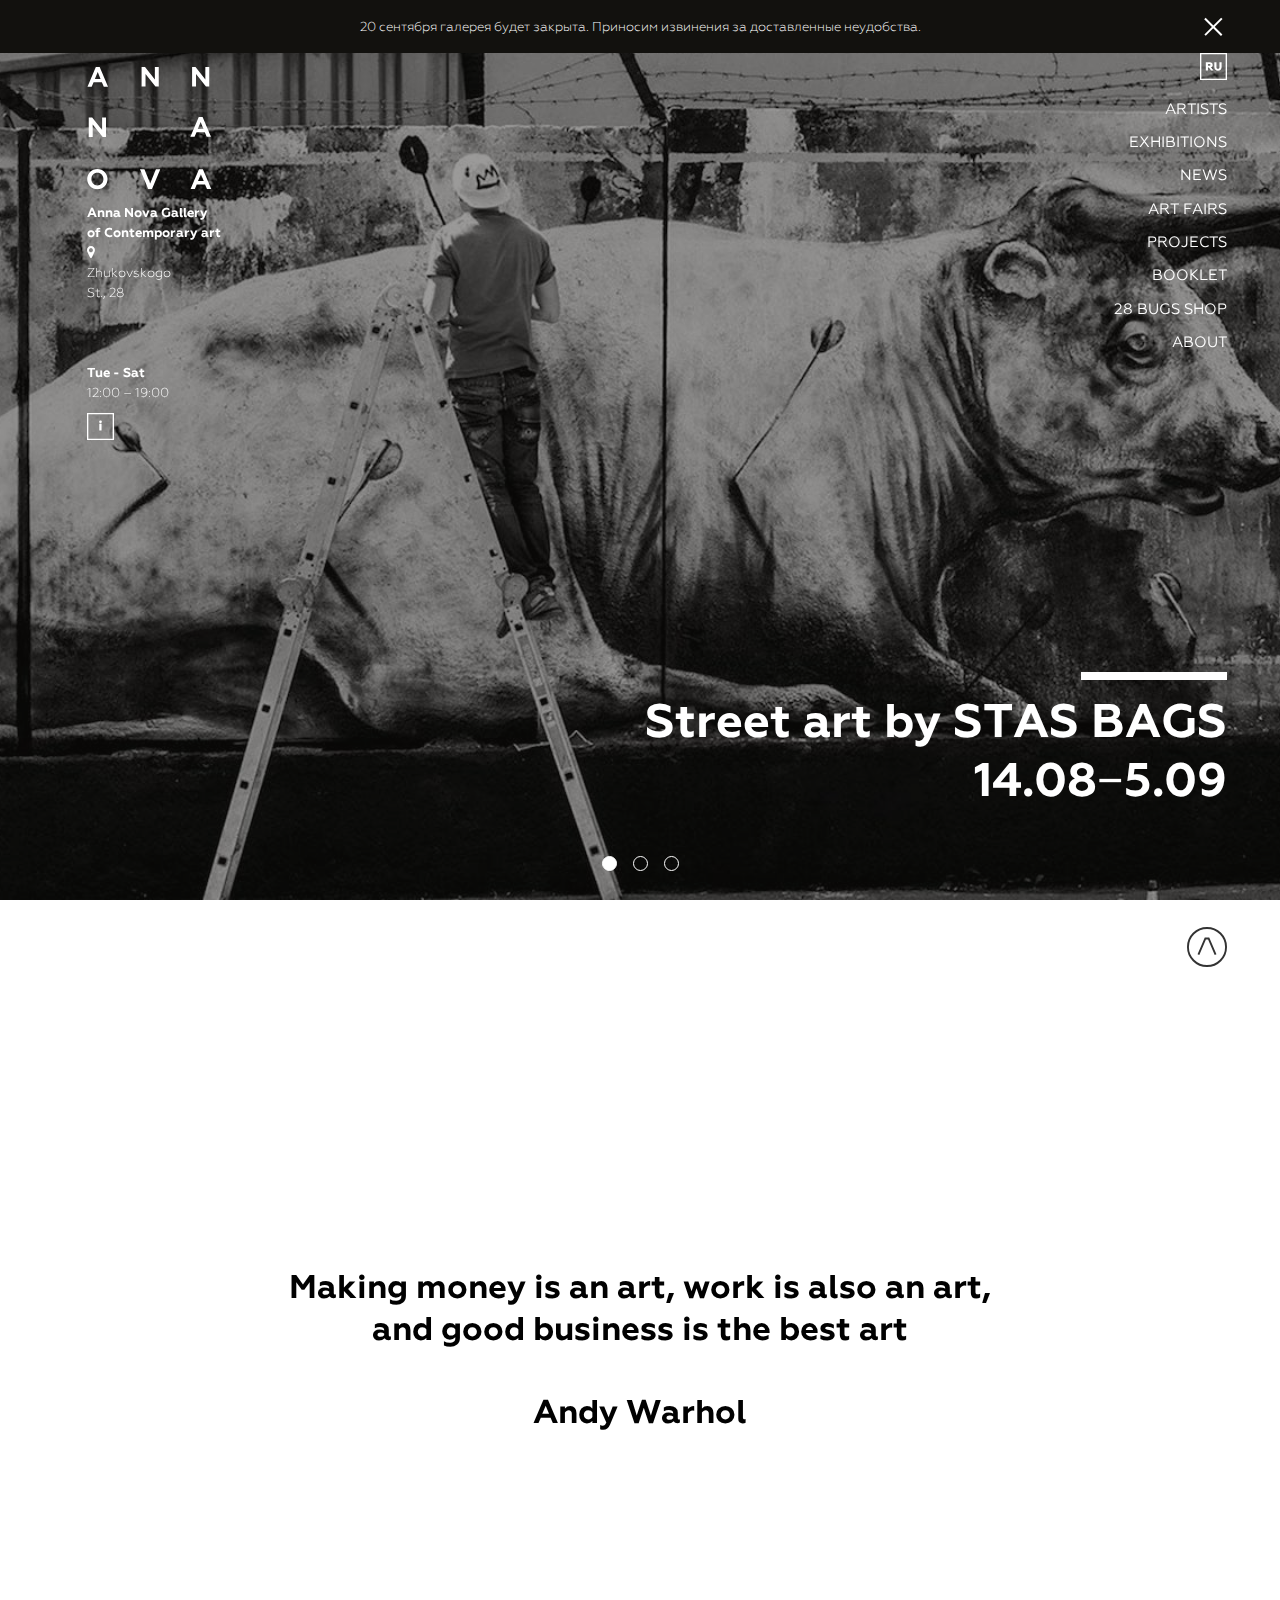
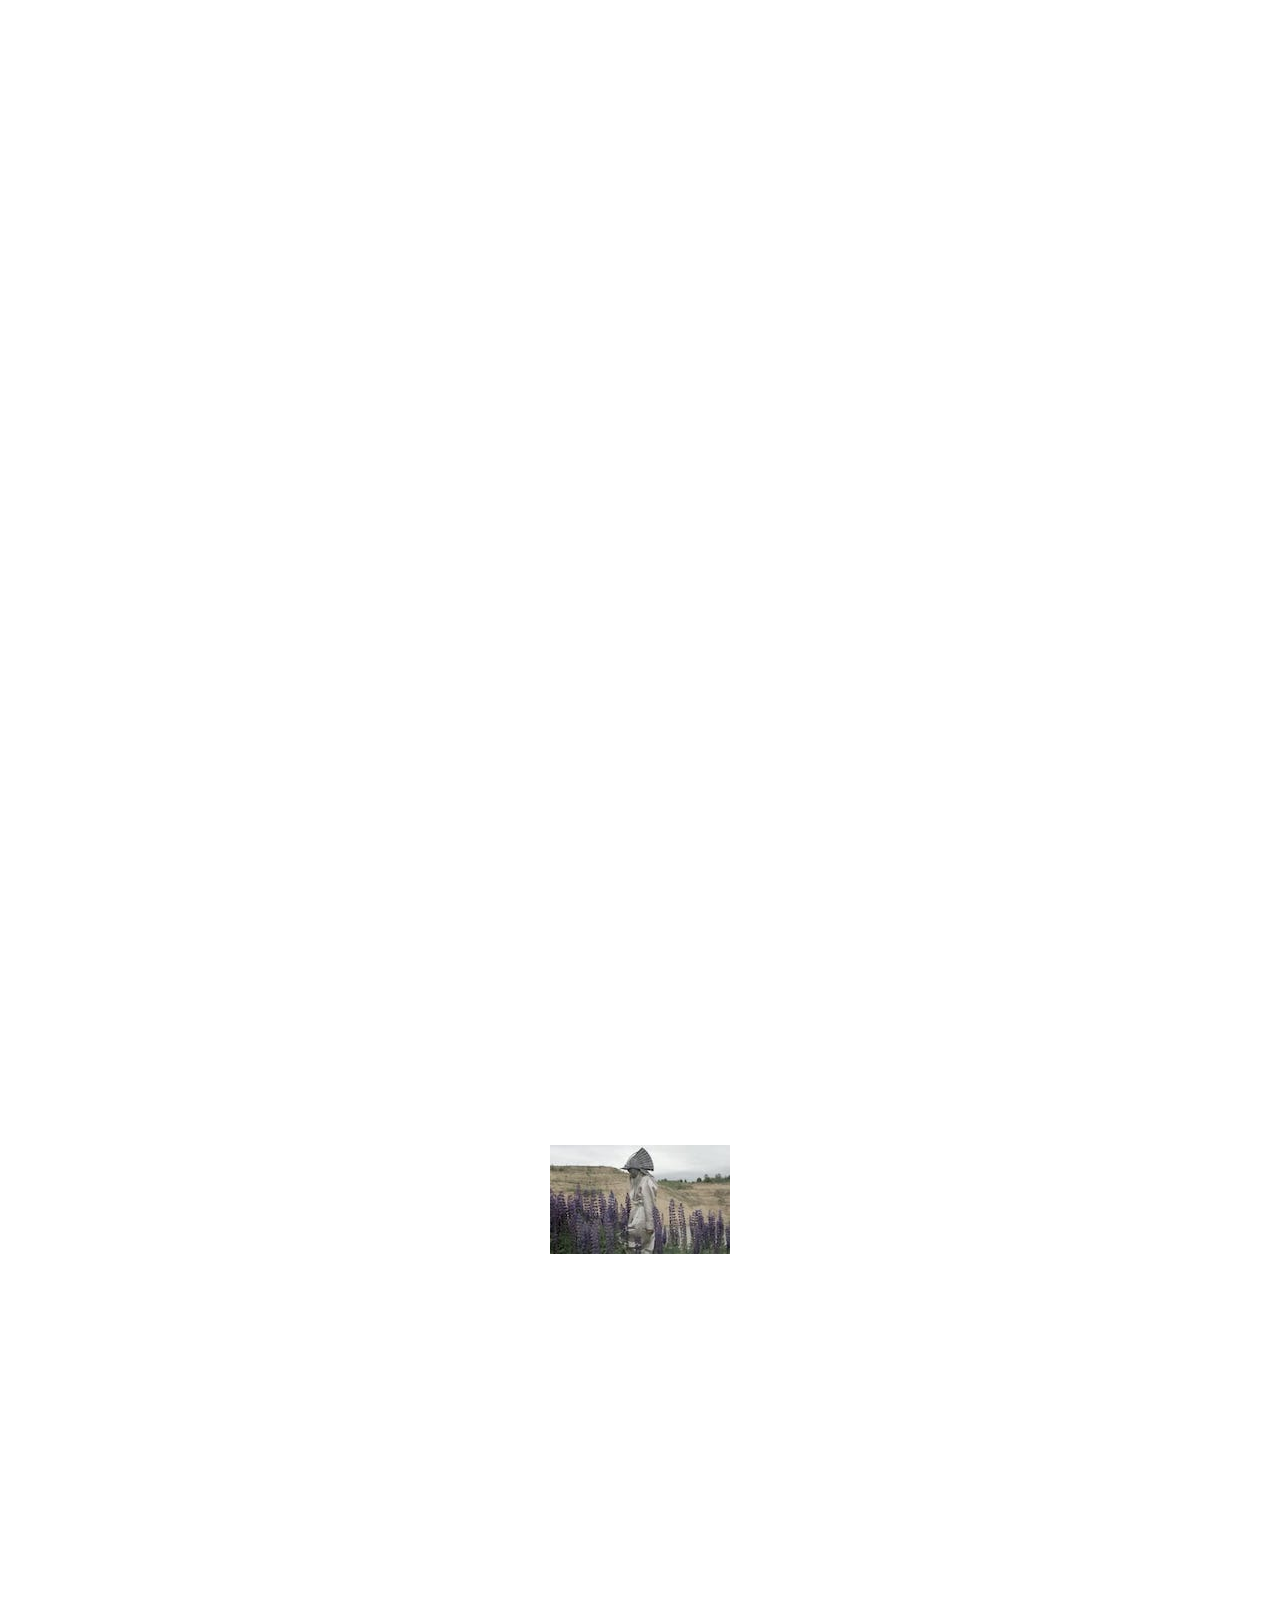
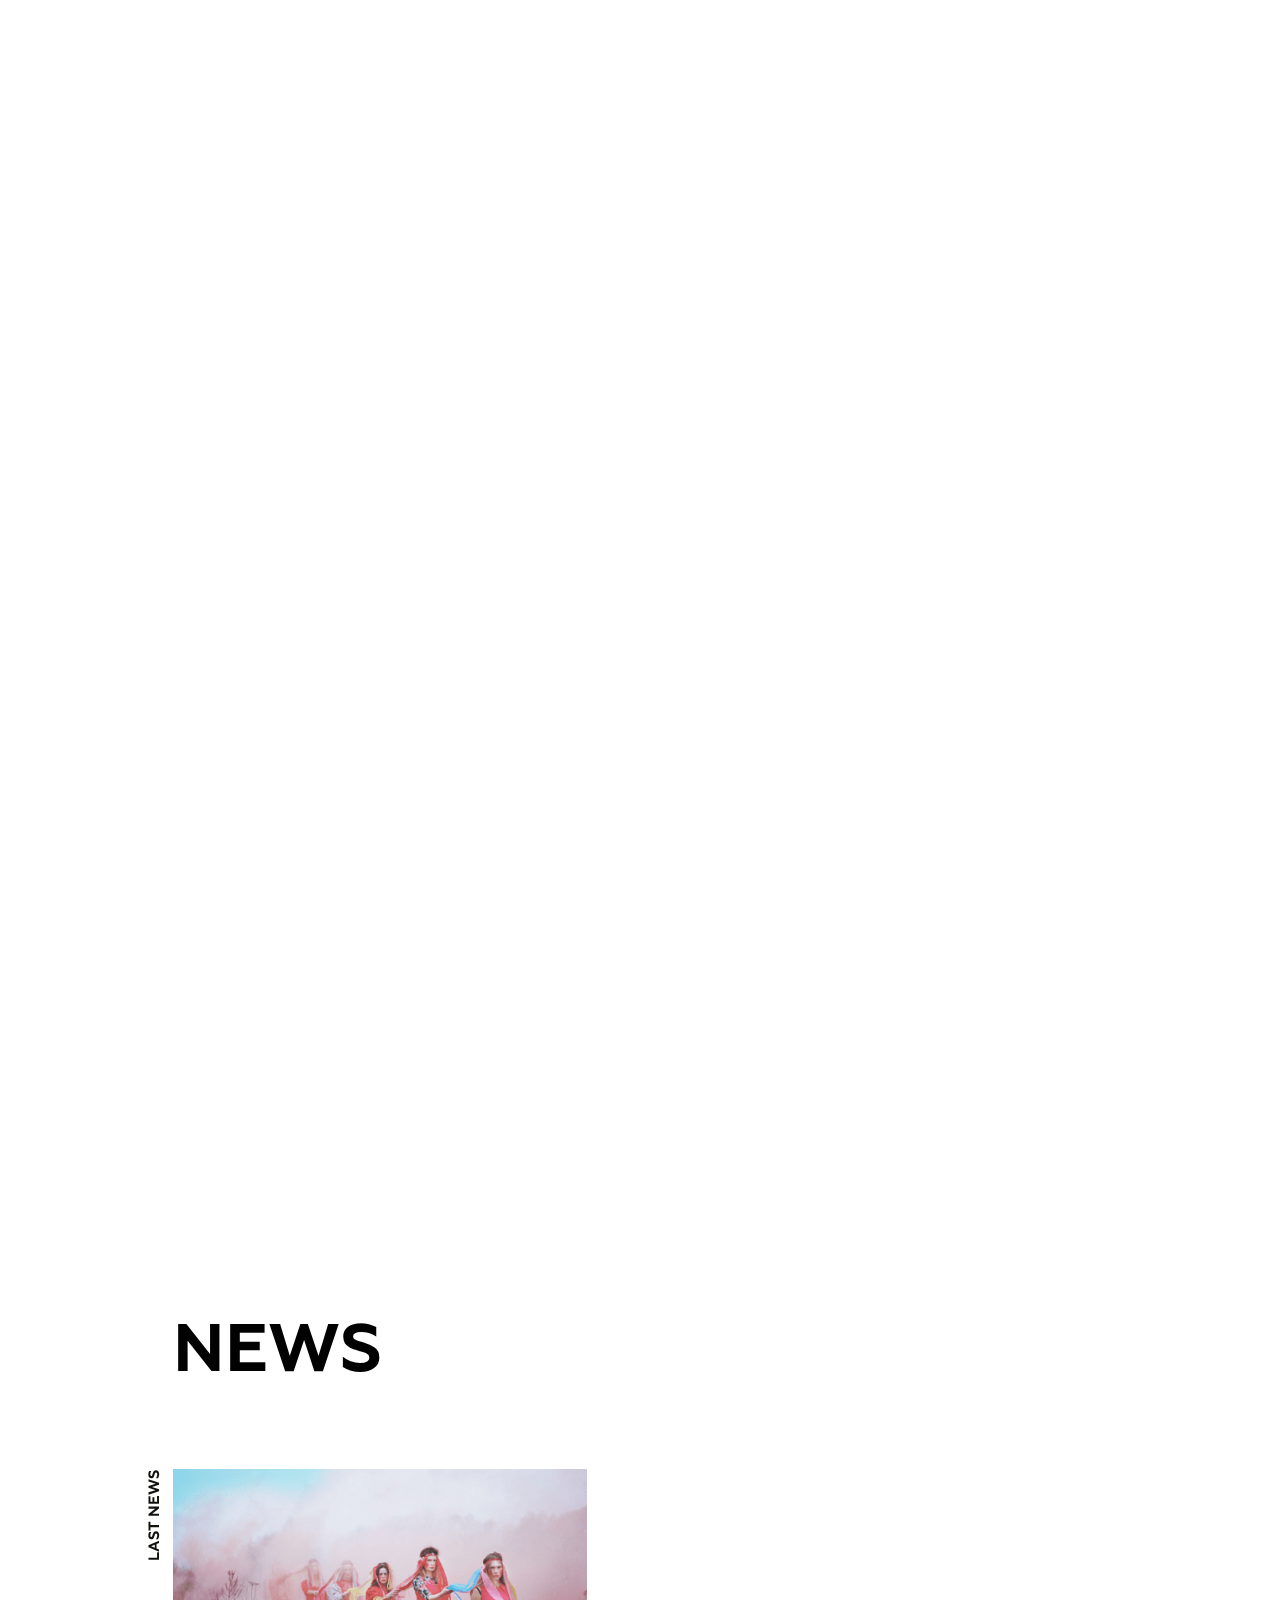
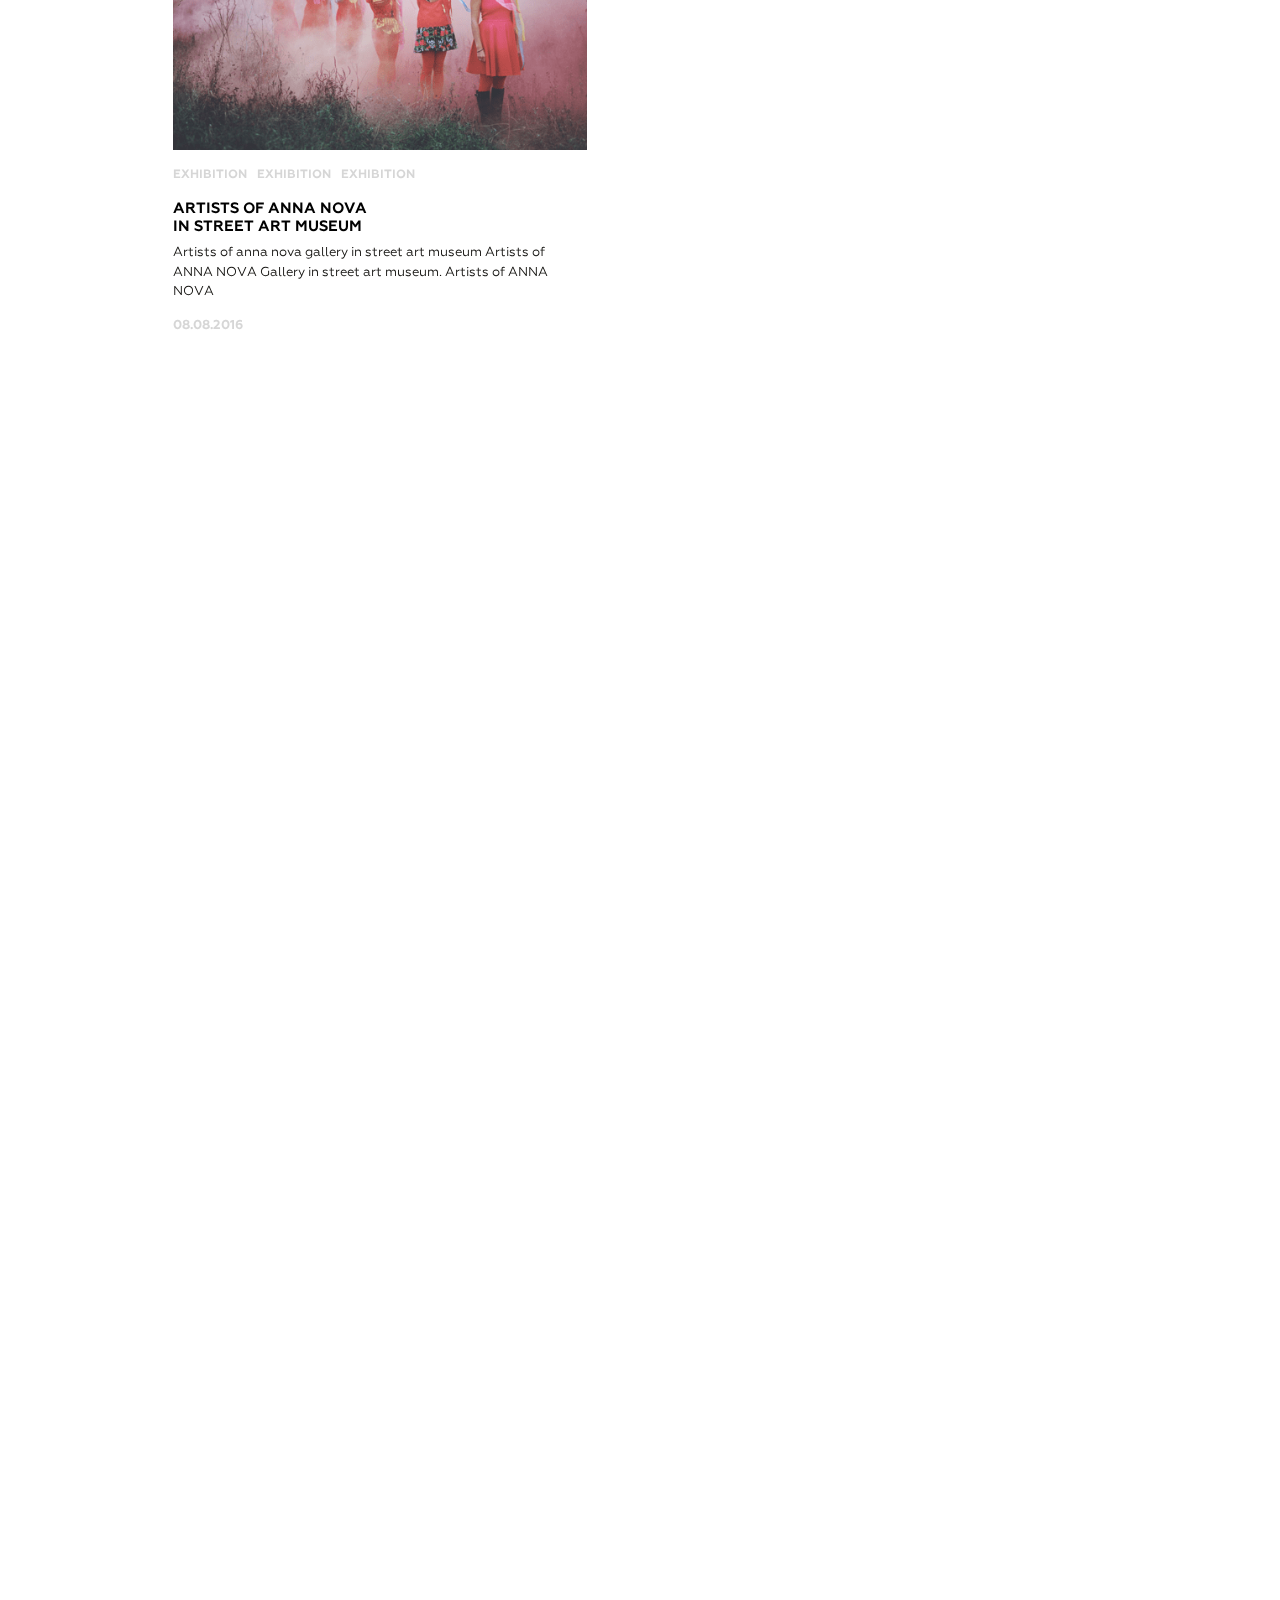
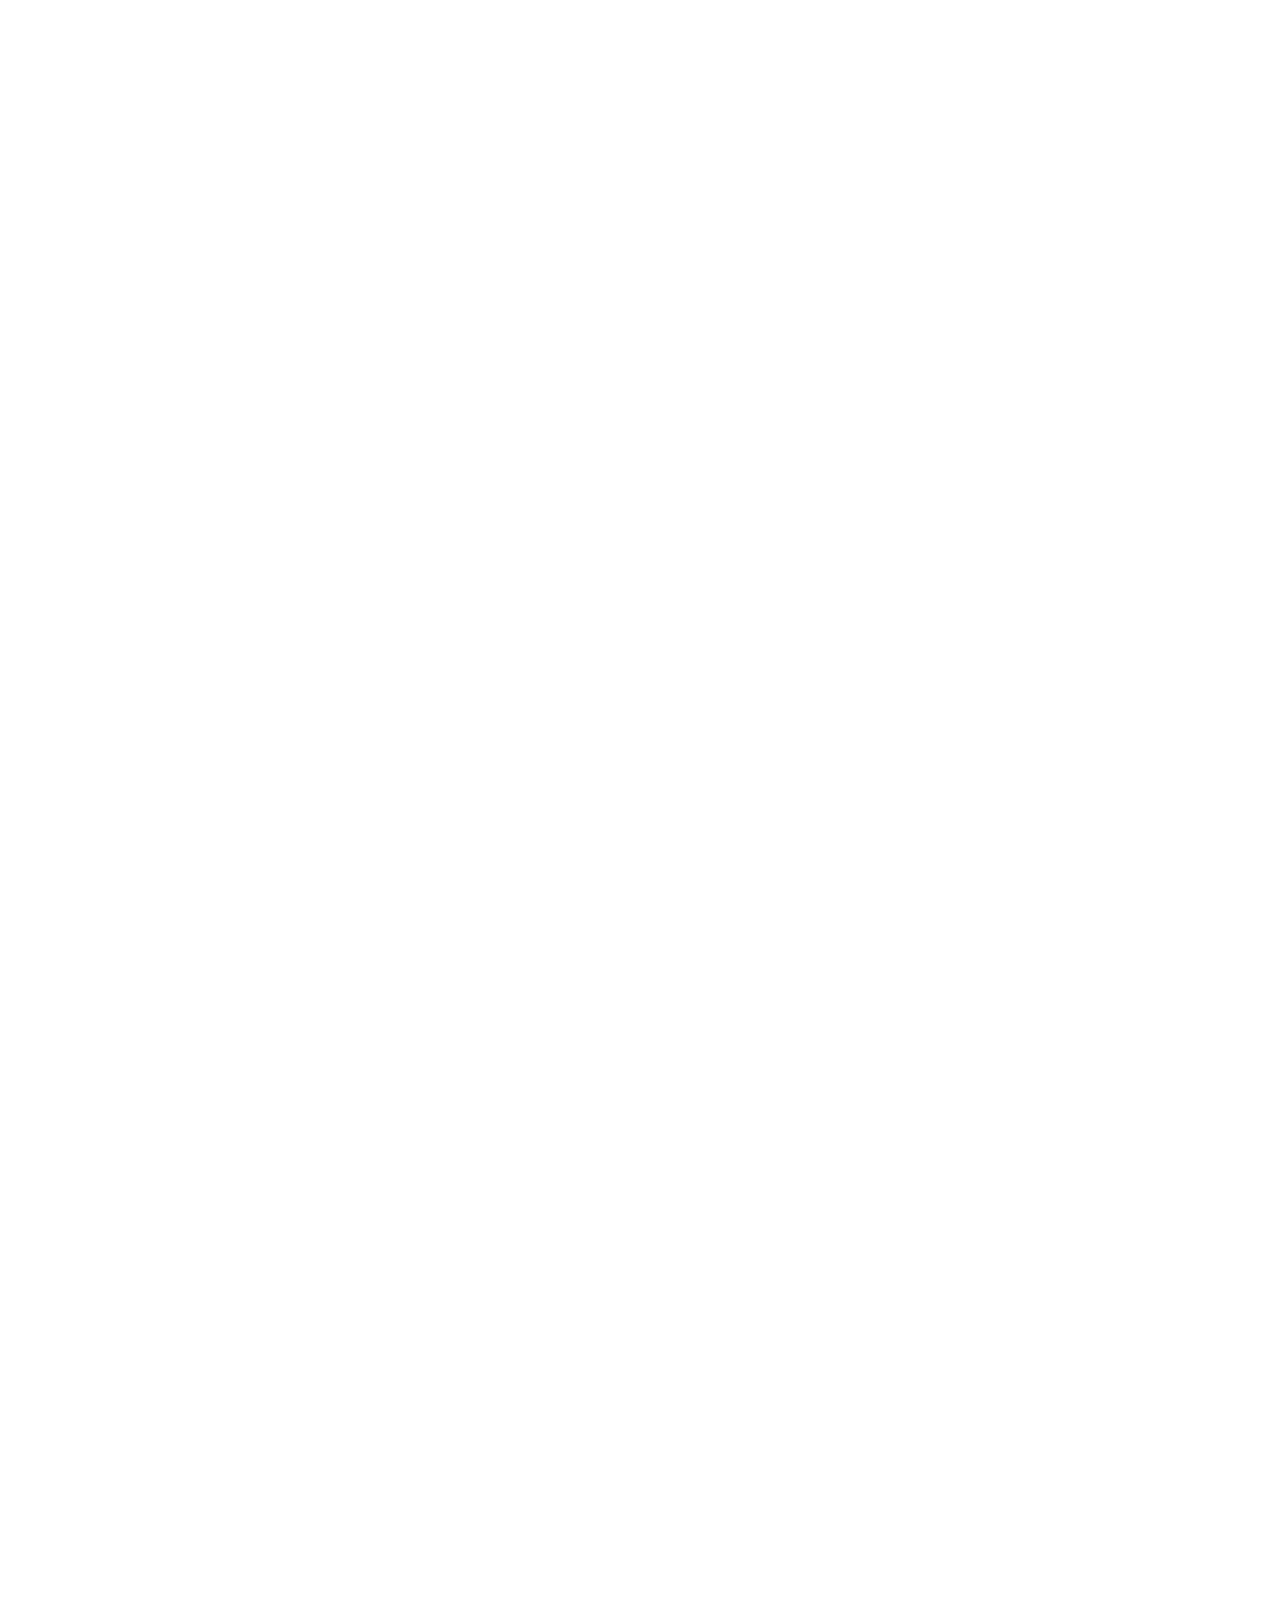
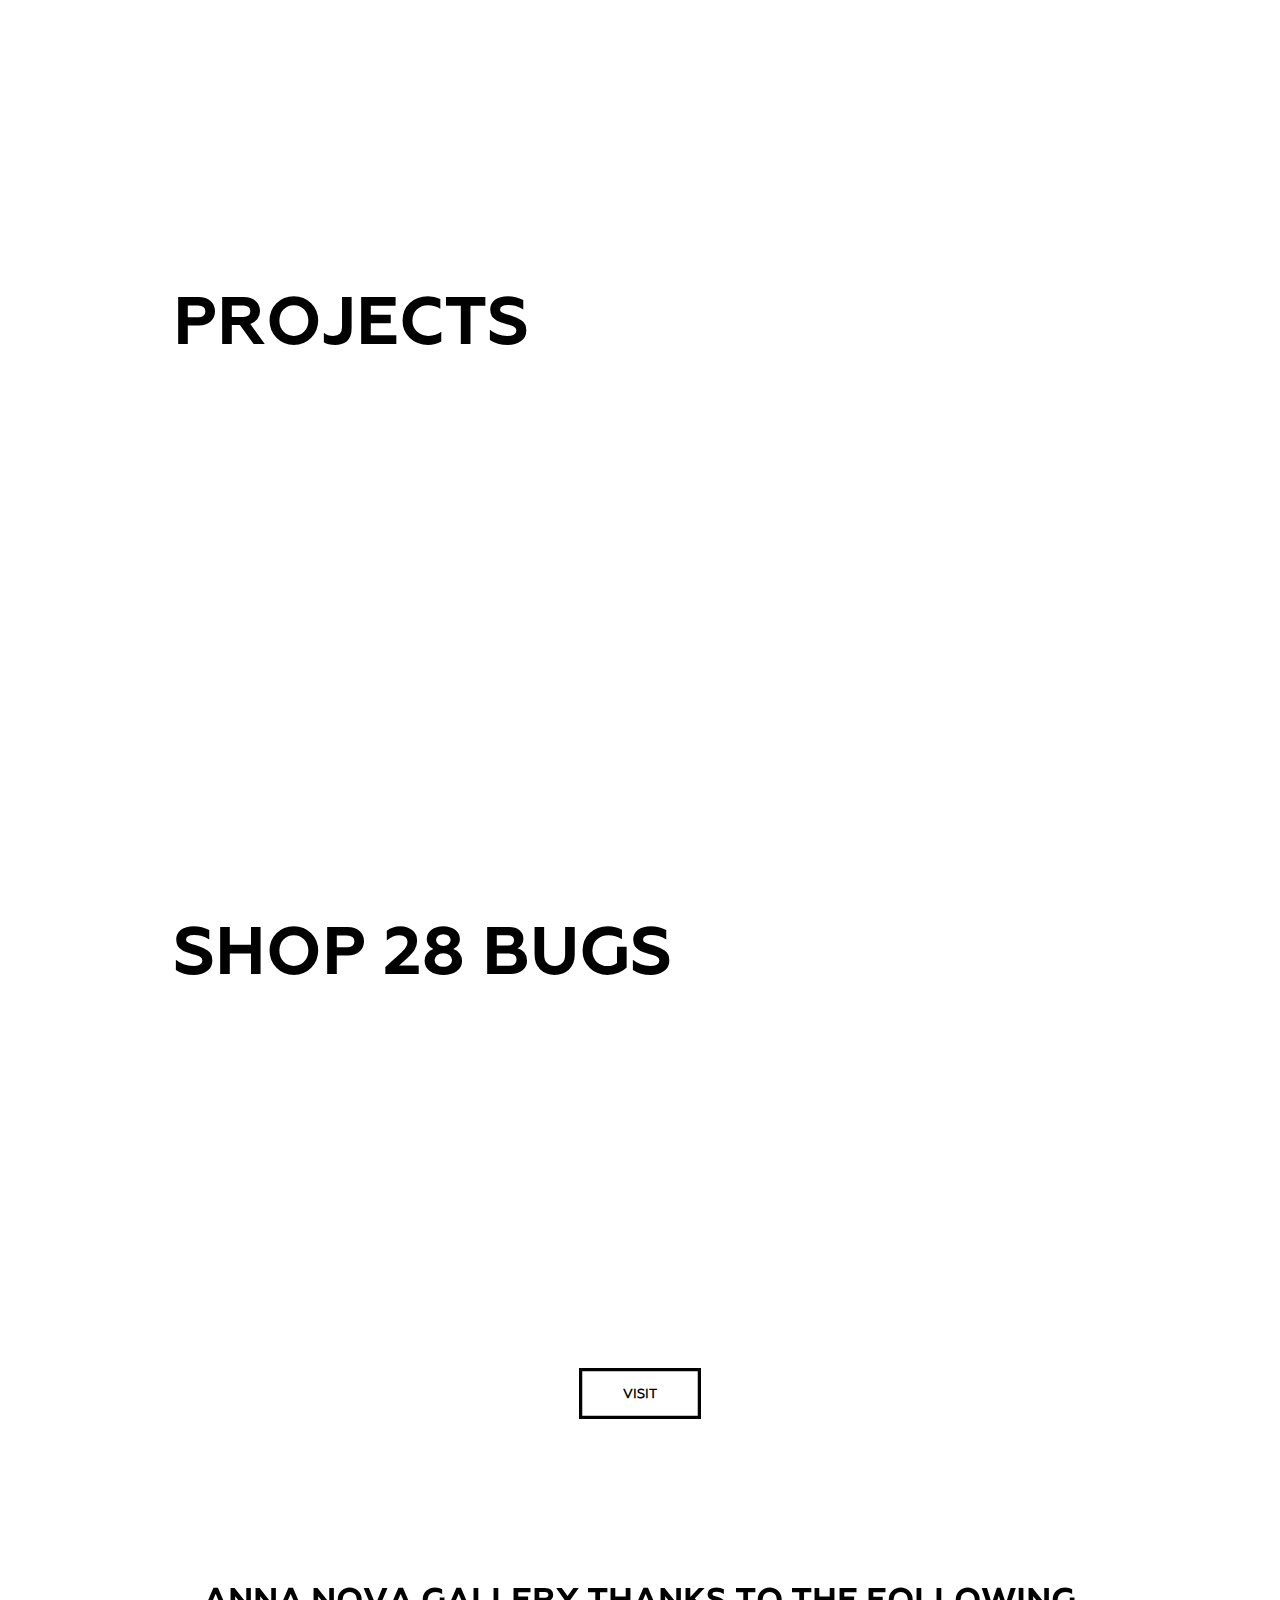
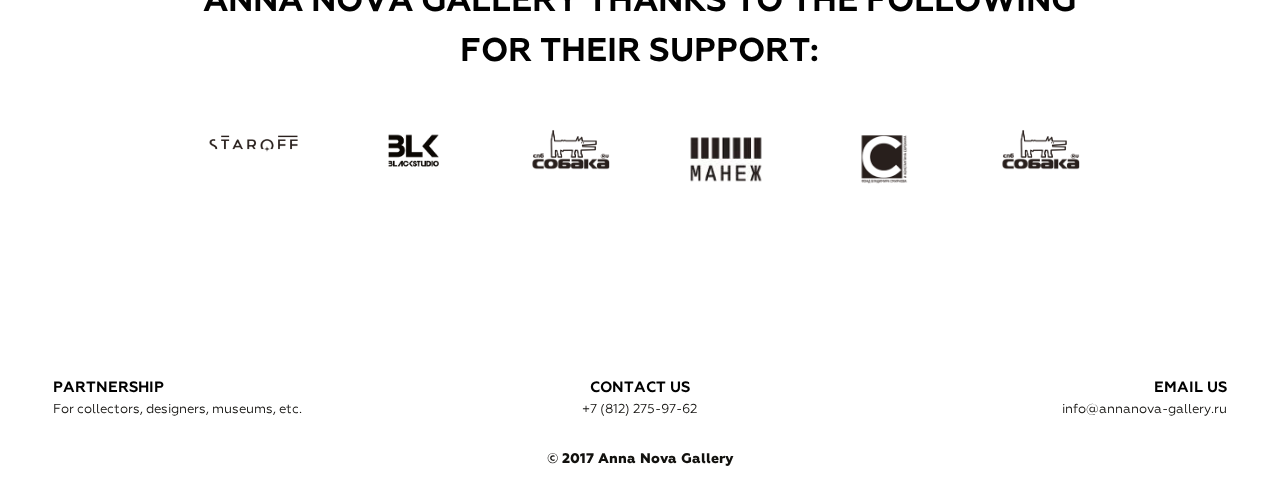
==== commit 5be0c27f: "46 - HOMErelise" ====
--- a/index.html
+++ b/index.html
@@ -9,24 +9,38 @@
 		<link rel="stylesheet" href="assets/css/fonts.css" />
 		<link rel="stylesheet" href="assets/css/animate.min.css" />
 		<link rel="stylesheet" href="assets/css/main.css" />
+		<style type="text/css">
+			.no-js #loader { display: none;  }
+			.js #loader { display: block; position: absolute; left: 100px; top: 0; }
+			.se-pre-con {
+				position: fixed;
+				left: 0px;
+				top: 0px;
+				width: 100%;
+				height: 100%;
+				z-index: 9999;
+				background: url(images/Preloader_6.gif) center no-repeat #fff;
+			}
+		</style>
 	</head>
 
 	<body id="top" class="home-page">
-		<div id="mycursor-left"></div>
-		<div id="mycursor-right"></div>
+
+<!-- LOADER -->
+		<div class="an-loader"></div>
 <!-- NOTIFY -->
 		<div class="12u an-notify">
 			<p>20 сентября галерея будет закрыта. Приносим извинения за доставленные неудобства.</p>
 			<a href="#" class="an-notify-close" tabindex="0"></a>
 		</div>
-
 <!-- HEADER -->
 		<header id="header" class="">
-			<div class="lg"><a href="index.html"></a></div>
+			<a class="lg"></a>
 			<a href="#nav" id="header-nav"></a>
 		</header>
 <!-- NAV -->
 		<nav id="nav">
+			<a class="lg" href="index.html"></a>
 			<ul class="links align-right">
 				<li><a href="artists.html">ARTISTS</a></li>
 				<li><a>EXHIBITIONS</a></li>
@@ -46,8 +60,7 @@
 			</ul>
 			<p>
 				<a><i class="fa fa-map-marker" aria-hidden="true"></i>Zhukovskogo St., 28</a>
-				<strong>Tue - Sat</strong><br>
-				12:00 – 19:00
+				<span><strong>Tue - Sat</strong><br>12:00 – 19:00</span>
 			</p>
 		</nav>
 		<div id="nav-mask"></div>
@@ -100,7 +113,8 @@
 						</div>
 					</div>
 				</div>
-				<div class="carousel-cell" style="background-image: url(images/1.jpg)">
+				<!-- <div class="carousel-cell" style="background-image: url(images/1.jpg)"> -->
+				<div class="carousel-cell" data-flickity-bg-lazyload="images/1.jpg">
 					<div class="banner-title">
 						<hr class="bold -5u 7u -9u(xlarge) 3u(xlarge) align-right">
 						<h2><a href="">Street art by STAS BAGS<br>14.08−5.09</a></h2>
@@ -109,7 +123,8 @@
 					<div class="mask-cursor-right"></div>
 					<div class="banner-mask"></div>
 				</div>
-				<div class="carousel-cell" style="background-image: url(images/2.jpg)">
+				<!-- <div class="carousel-cell" style="background-image: url(images/2.jpg)"> -->
+				<div class="carousel-cell" data-flickity-bg-lazyload="images/2.jpg">
 					<div class="banner-title">
 						<hr class="bold -5u 7u -9u(xlarge) 3u(xlarge) align-right">
 						<h2><a href="">Pavel Brat. Paper art<br>7.06−1.09</a></h2>
@@ -118,7 +133,8 @@
 					<div class="mask-cursor-right"></div>
 					<div class="banner-mask"></div>
 				</div>
-				<div class="carousel-cell" style="background-image: url(images/3.jpg)">
+				<!-- <div class="carousel-cell" style="background-image: url(images/3.jpg)"> -->
+				<div class="carousel-cell" data-flickity-bg-lazyload="images/3.jpg">
 					<div class="banner-title">
 						<hr class="bold -5u 7u -9u(xlarge) 3u(xlarge) align-right">
 						<h2><a href="">Robert Longo<br>7.06−1.09</a></h2>
@@ -136,7 +152,7 @@
 			<a id="an-backtotop" onclick="$('#top').animatescroll();"></a>
 
 <!-- MANIFEST -->
-			<section class="panel manifest row 0% 100vh">
+			<section class="panel manifest row 0% vh">
 				<div class="manifest-slogan 12u$ align-center">
 					<h2>Making money is an art, work is also an art, and good business is the best art<br><br>Andy Warhol</h2>
 				</div>
@@ -437,27 +453,29 @@
 			</section>
 
 			<hr class="trans" />
+
+		</div>
+
 <!-- FOOTER -->
-			<footer id="footer">
-				<div class="row 0%">
-					<div class="4u 12u(xsmall) fit align-left(">
-						<h4>PARTNERSHIP</h4>
-						<p><a href="">For collectors, designers, museums, etc.</a></p>
-					</div>
-					<div class="4u 12u(xsmall) align-center">
-						<h4>CONTACT US</h4>
-						<p><a href="tel:+7(812)275-97-62">+7 (812) 275-97-62</a></p>
-					</div>
-					<div class="4u 12u(xsmall) align-right">
-						<div class="email-us">
-							<h4>EMAIL US</h4>
-							<p><a href="mailto:info@annanova-gallery.ru">info@annanova-gallery.ru</a></p>
-						</div>
-					</div>
-					<div class="12u copyright">© 2017 Anna Nova Gallery</div>
-				</div>
-			</footer>
-		</div>
+		<footer id="footer">
+			<div class="row 0%">
+				<div class="4u 12u(xsmall) fit align-left(">
+					<h4>PARTNERSHIP</h4>
+					<p><a href="">For collectors, designers, museums, etc.</a></p>
+				</div>
+				<div class="4u 12u(xsmall) align-center">
+					<h4>CONTACT US</h4>
+					<p><a href="tel:+7(812)275-97-62">+7 (812) 275-97-62</a></p>
+				</div>
+				<div class="4u 12u(xsmall) align-right">
+					<div class="email-us">
+						<h4>EMAIL US</h4>
+						<p><a href="mailto:info@annanova-gallery.ru">info@annanova-gallery.ru</a></p>
+					</div>
+				</div>
+				<div class="12u copyright">© 2017 Anna Nova Gallery</div>
+			</div>
+		</footer>
 
 <!-- SCRIPTS -->
 
@@ -479,12 +497,12 @@
 
 		<!-- ANIMATESCROLL -->
 		<script src="assets/js/animatescroll/animatescroll.min.js"></script>
-		<script src="assets/js/animatescroll/animatescroll.noeasing.js"></script>
+		<!-- <script src="assets/js/animatescroll/animatescroll.noeasing.js"></script> -->
 
 		<!-- WAYPOINT -->
 		<script type="text/javascript" src="assets/js/waypoint/noframework.waypoints.min.js"></script>
-		<script type="text/javascript" src="assets/js/waypoint/jquery.waypoints.min.js"></script>
-		<script type="text/javascript" src="assets/js/waypoint/shortcuts/sticky.min.js"></script>
+		<!-- <script type="text/javascript" src="assets/js/waypoint/jquery.waypoints.min.js"></script> -->
+		<!-- <script type="text/javascript" src="assets/js/waypoint/shortcuts/sticky.min.js"></script> -->
 		<script type="text/javascript" src="assets/js/waypoint/shortcuts/inview.min.js"></script>
 
 		<!-- ONSCREEN -->
--- a/assets/css/main.css
+++ b/assets/css/main.css
@@ -1,4 +1,4 @@
-﻿@import url(font-awesome.min.css);html,body,div,span,applet,object,iframe,h1,h2,h3,h4,h5,h6,p,blockquote,pre,a,abbr,acronym,address,big,cite,code,del,dfn,em,img,ins,kbd,q,s,samp,small,strike,strong,sub,sup,tt,var,b,u,i,center,dl,dt,dd,ol,ul,li,fieldset,form,label,legend,table,caption,tbody,tfoot,thead,tr,th,td,article,aside,canvas,details,embed,figure,figcaption,footer,header,hgroup,menu,nav,output,ruby,section,summary,time,mark,audio,video{margin:0;padding:0;border:0;font-size:100%;font:inherit;vertical-align:baseline}article,aside,details,figcaption,figure,footer,header,hgroup,menu,nav,section{display:block}body{line-height:1}ol,ul{list-style:none}blockquote,q{quotes:none}blockquote:before,blockquote:after,q:before,q:after{content:'';content:none}table{border-collapse:collapse;border-spacing:0}body{-webkit-text-size-adjust:none}*,*:before,*:after{-moz-box-sizing:border-box;-webkit-box-sizing:border-box;box-sizing:border-box}.container{margin-left:auto;margin-right:auto}.container.\31 25\25{width:100%;max-width:100em;min-width:80em}.container.\37 5\25{width:60em}.container.\35 0\25{width:40em}.container.\32 5\25{width:20em}.container{width:80em}@media screen and (max-width: 1920px){.container.\31 25\25{width:100%;max-width:100em;min-width:80em}.container.\37 5\25{width:60em}.container.\35 0\25{width:40em}.container.\32 5\25{width:20em}.container{width:80em}}@media screen and (max-width: 1280px){.container.\31 25\25{width:100%;max-width:87.5em;min-width:70em}.container.\37 5\25{width:52.5em}.container.\35 0\25{width:35em}.container.\32 5\25{width:17.5em}.container{width:70em}}@media screen and (max-width: 1024px){.container.\31 25\25{width:100%;max-width:112.5%;min-width:90%}.container.\37 5\25{width:67.5%}.container.\35 0\25{width:45%}.container.\32 5\25{width:22.5%}.container{width:90%}}@media screen and (max-width: 768px){.container.\31 25\25{width:100%;max-width:112.5%;min-width:90%}.container.\37 5\25{width:67.5%}.container.\35 0\25{width:45%}.container.\32 5\25{width:22.5%}.container{width:90% !important}}@media screen and (max-width: 480px){.container.\31 25\25{width:100%;max-width:125%;min-width:100%}.container.\37 5\25{width:75%}.container.\35 0\25{width:50%}.container.\32 5\25{width:25%}.container{width:100% !important}}.row{border-bottom:solid 1px transparent;-moz-box-sizing:border-box;-webkit-box-sizing:border-box;box-sizing:border-box}.row>*{float:left;-moz-box-sizing:border-box;-webkit-box-sizing:border-box;box-sizing:border-box}.row:after,.row:before{content:'';display:block;clear:both;height:0}.row.uniform>*>:first-child{margin-top:0}.row.uniform>*>:last-child{margin-bottom:0}.row.\30 \25>*{padding:0 0 0 0em}.row.\30 \25{margin:0 0 -1px 0em}.row.uniform.\30 \25>*{padding:0em 0 0 0em}.row.uniform.\30 \25{margin:0em 0 -1px 0em}.row>*{padding:0 0 0 2em}.row{margin:0 0 -1px -2em}.row.uniform>*{padding:2em 0 0 2em}.row.uniform{margin:-2em 0 -1px -2em}.row.\32 00\25>*{padding:0 0 0 4em}.row.\32 00\25{margin:0 0 -1px -4em}.row.uniform.\32 00\25>*{padding:4em 0 0 4em}.row.uniform.\32 00\25{margin:-4em 0 -1px -4em}.row.\31 50\25>*{padding:0 0 0 3em}.row.\31 50\25{margin:0 0 -1px -3em}.row.uniform.\31 50\25>*{padding:3em 0 0 3em}.row.uniform.\31 50\25{margin:-3em 0 -1px -3em}.row.\35 0\25>*{padding:0 0 0 1em}.row.\35 0\25{margin:0 0 -1px -1em}.row.uniform.\35 0\25>*{padding:1em 0 0 1em}.row.uniform.\35 0\25{margin:-1em 0 -1px -1em}.row.\32 5\25>*{padding:0 0 0 .5em}.row.\32 5\25{margin:0 0 -1px -.5em}.row.uniform.\32 5\25>*{padding:.5em 0 0 .5em}.row.uniform.\32 5\25{margin:-.5em 0 -1px -.5em}.\31 2u,.\31 2u\24{width:100%;clear:none;margin-left:0}.\31 1u,.\31 1u\24{width:91.6666666667%;clear:none;margin-left:0}.\31 0u,.\31 0u\24{width:83.3333333333%;clear:none;margin-left:0}.\39 u,.\39 u\24{width:75%;clear:none;margin-left:0}.\38 u,.\38 u\24{width:66.6666666667%;clear:none;margin-left:0}.\37 u,.\37 u\24{width:58.3333333333%;clear:none;margin-left:0}.\36 u,.\36 u\24{width:50%;clear:none;margin-left:0}.\35 u,.\35 u\24{width:41.6666666667%;clear:none;margin-left:0}.\34 u,.\34 u\24{width:33.3333333333%;clear:none;margin-left:0}.\33 u,.\33 u\24{width:25%;clear:none;margin-left:0}.\32 u,.\32 u\24{width:16.6666666667%;clear:none;margin-left:0}.\31 u,.\31 u\24{width:8.3333333333%;clear:none;margin-left:0}.\31 2u\24+*,.\31 1u\24+*,.\31 0u\24+*,.\39 u\24+*,.\38 u\24+*,.\37 u\24+*,.\36 u\24+*,.\35 u\24+*,.\34 u\24+*,.\33 u\24+*,.\32 u\24+*,.\31 u\24+*{clear:left}.\-11u{margin-left:91.6666666667%}.\-10u{margin-left:83.3333333333%}.\-9u{margin-left:75%}.\-8u{margin-left:66.6666666667%}.\-7u{margin-left:58.3333333333%}.\-6u{margin-left:50%}.\-5u{margin-left:41.6666666667%}.\-4u{margin-left:33.3333333333%}.\-3u{margin-left:25%}.\-2u{margin-left:16.6666666667%}.\-1u{margin-left:8.3333333333%}@media screen and (max-width: 1920px){.row>*{padding:0 0 0 2em}.row{margin:0 0 -1px -2em}.row.uniform>*{padding:2em 0 0 2em}.row.uniform{margin:-2em 0 -1px -2em}.row.\32 00\25>*{padding:0 0 0 4em}.row.\32 00\25{margin:0 0 -1px -4em}.row.uniform.\32 00\25>*{padding:4em 0 0 4em}.row.uniform.\32 00\25{margin:-4em 0 -1px -4em}.row.\31 50\25>*{padding:0 0 0 3em}.row.\31 50\25{margin:0 0 -1px -3em}.row.uniform.\31 50\25>*{padding:3em 0 0 3em}.row.uniform.\31 50\25{margin:-3em 0 -1px -3em}.row.\35 0\25>*{padding:0 0 0 1em}.row.\35 0\25{margin:0 0 -1px -1em}.row.uniform.\35 0\25>*{padding:1em 0 0 1em}.row.uniform.\35 0\25{margin:-1em 0 -1px -1em}.row.\32 5\25>*{padding:0 0 0 .5em}.row.\32 5\25{margin:0 0 -1px -.5em}.row.uniform.\32 5\25>*{padding:.5em 0 0 .5em}.row.uniform.\32 5\25{margin:-.5em 0 -1px -.5em}.\31 2u\28xlarge\29,.\31 2u\24\28xlarge\29{width:100%;clear:none;margin-left:0}.\31 1u\28xlarge\29,.\31 1u\24\28xlarge\29{width:91.6666666667%;clear:none;margin-left:0}.\31 0u\28xlarge\29,.\31 0u\24\28xlarge\29{width:83.3333333333%;clear:none;margin-left:0}.\39 u\28xlarge\29,.\39 u\24\28xlarge\29{width:75%;clear:none;margin-left:0}.\38 u\28xlarge\29,.\38 u\24\28xlarge\29{width:66.6666666667%;clear:none;margin-left:0}.\37 u\28xlarge\29,.\37 u\24\28xlarge\29{width:58.3333333333%;clear:none;margin-left:0}.\36 u\28xlarge\29,.\36 u\24\28xlarge\29{width:50%;clear:none;margin-left:0}.\35 u\28xlarge\29,.\35 u\24\28xlarge\29{width:41.6666666667%;clear:none;margin-left:0}.\34 u\28xlarge\29,.\34 u\24\28xlarge\29{width:33.3333333333%;clear:none;margin-left:0}.\33 u\28xlarge\29,.\33 u\24\28xlarge\29{width:25%;clear:none;margin-left:0}.\32 u\28xlarge\29,.\32 u\24\28xlarge\29{width:16.6666666667%;clear:none;margin-left:0}.\31 u\28xlarge\29,.\31 u\24\28xlarge\29{width:8.3333333333%;clear:none;margin-left:0}.\31 2u\24\28xlarge\29+*,.\31 1u\24\28xlarge\29+*,.\31 0u\24\28xlarge\29+*,.\39 u\24\28xlarge\29+*,.\38 u\24\28xlarge\29+*,.\37 u\24\28xlarge\29+*,.\36 u\24\28xlarge\29+*,.\35 u\24\28xlarge\29+*,.\34 u\24\28xlarge\29+*,.\33 u\24\28xlarge\29+*,.\32 u\24\28xlarge\29+*,.\31 u\24\28xlarge\29+*{clear:left}.\-11u\28xlarge\29{margin-left:91.6666666667%}.\-10u\28xlarge\29{margin-left:83.3333333333%}.\-9u\28xlarge\29{margin-left:75%}.\-8u\28xlarge\29{margin-left:66.6666666667%}.\-7u\28xlarge\29{margin-left:58.3333333333%}.\-6u\28xlarge\29{margin-left:50%}.\-5u\28xlarge\29{margin-left:41.6666666667%}.\-4u\28xlarge\29{margin-left:33.3333333333%}.\-3u\28xlarge\29{margin-left:25%}.\-2u\28xlarge\29{margin-left:16.6666666667%}.\-1u\28xlarge\29{margin-left:8.3333333333%}}@media screen and (max-width: 1280px){.row>*{padding:0 0 0 1.5em}.row{margin:0 0 -1px -1.5em}.row.uniform>*{padding:1.5em 0 0 1.5em}.row.uniform{margin:-1.5em 0 -1px -1.5em}.row.\32 00\25>*{padding:0 0 0 3em}.row.\32 00\25{margin:0 0 -1px -3em}.row.uniform.\32 00\25>*{padding:3em 0 0 3em}.row.uniform.\32 00\25{margin:-3em 0 -1px -3em}.row.\31 50\25>*{padding:0 0 0 2.25em}.row.\31 50\25{margin:0 0 -1px -2.25em}.row.uniform.\31 50\25>*{padding:2.25em 0 0 2.25em}.row.uniform.\31 50\25{margin:-2.25em 0 -1px -2.25em}.row.\35 0\25>*{padding:0 0 0 .75em}.row.\35 0\25{margin:0 0 -1px -.75em}.row.uniform.\35 0\25>*{padding:.75em 0 0 .75em}.row.uniform.\35 0\25{margin:-.75em 0 -1px -.75em}.row.\32 5\25>*{padding:0 0 0 .375em}.row.\32 5\25{margin:0 0 -1px -.375em}.row.uniform.\32 5\25>*{padding:.375em 0 0 .375em}.row.uniform.\32 5\25{margin:-.375em 0 -1px -.375em}.\31 2u\28large\29,.\31 2u\24\28large\29{width:100%;clear:none;margin-left:0}.\31 1u\28large\29,.\31 1u\24\28large\29{width:91.6666666667%;clear:none;margin-left:0}.\31 0u\28large\29,.\31 0u\24\28large\29{width:83.3333333333%;clear:none;margin-left:0}.\39 u\28large\29,.\39 u\24\28large\29{width:75%;clear:none;margin-left:0}.\38 u\28large\29,.\38 u\24\28large\29{width:66.6666666667%;clear:none;margin-left:0}.\37 u\28large\29,.\37 u\24\28large\29{width:58.3333333333%;clear:none;margin-left:0}.\36 u\28large\29,.\36 u\24\28large\29{width:50%;clear:none;margin-left:0}.\35 u\28large\29,.\35 u\24\28large\29{width:41.6666666667%;clear:none;margin-left:0}.\34 u\28large\29,.\34 u\24\28large\29{width:33.3333333333%;clear:none;margin-left:0}.\33 u\28large\29,.\33 u\24\28large\29{width:25%;clear:none;margin-left:0}.\32 u\28large\29,.\32 u\24\28large\29{width:16.6666666667%;clear:none;margin-left:0}.\31 u\28large\29,.\31 u\24\28large\29{width:8.3333333333%;clear:none;margin-left:0}.\31 2u\24\28large\29+*,.\31 1u\24\28large\29+*,.\31 0u\24\28large\29+*,.\39 u\24\28large\29+*,.\38 u\24\28large\29+*,.\37 u\24\28large\29+*,.\36 u\24\28large\29+*,.\35 u\24\28large\29+*,.\34 u\24\28large\29+*,.\33 u\24\28large\29+*,.\32 u\24\28large\29+*,.\31 u\24\28large\29+*{clear:left}.\-11u\28large\29{margin-left:91.6666666667%}.\-10u\28large\29{margin-left:83.3333333333%}.\-9u\28large\29{margin-left:75%}.\-8u\28large\29{margin-left:66.6666666667%}.\-7u\28large\29{margin-left:58.3333333333%}.\-6u\28large\29{margin-left:50%}.\-5u\28large\29{margin-left:41.6666666667%}.\-4u\28large\29{margin-left:33.3333333333%}.\-3u\28large\29{margin-left:25%}.\-2u\28large\29{margin-left:16.6666666667%}.\-1u\28large\29{margin-left:8.3333333333%}}@media screen and (max-width: 1024px){.row>*{padding:0 0 0 1.5em}.row{margin:0 0 -1px -1.5em}.row.uniform>*{padding:1.5em 0 0 1.5em}.row.uniform{margin:-1.5em 0 -1px -1.5em}.row.\32 00\25>*{padding:0 0 0 3em}.row.\32 00\25{margin:0 0 -1px -3em}.row.uniform.\32 00\25>*{padding:3em 0 0 3em}.row.uniform.\32 00\25{margin:-3em 0 -1px -3em}.row.\31 50\25>*{padding:0 0 0 2.25em}.row.\31 50\25{margin:0 0 -1px -2.25em}.row.uniform.\31 50\25>*{padding:2.25em 0 0 2.25em}.row.uniform.\31 50\25{margin:-2.25em 0 -1px -2.25em}.row.\35 0\25>*{padding:0 0 0 .75em}.row.\35 0\25{margin:0 0 -1px -.75em}.row.uniform.\35 0\25>*{padding:.75em 0 0 .75em}.row.uniform.\35 0\25{margin:-.75em 0 -1px -.75em}.row.\32 5\25>*{padding:0 0 0 .375em}.row.\32 5\25{margin:0 0 -1px -.375em}.row.uniform.\32 5\25>*{padding:.375em 0 0 .375em}.row.uniform.\32 5\25{margin:-.375em 0 -1px -.375em}.\31 2u\28medium\29,.\31 2u\24\28medium\29{width:100%;clear:none;margin-left:0}.\31 1u\28medium\29,.\31 1u\24\28medium\29{width:91.6666666667%;clear:none;margin-left:0}.\31 0u\28medium\29,.\31 0u\24\28medium\29{width:83.3333333333%;clear:none;margin-left:0}.\39 u\28medium\29,.\39 u\24\28medium\29{width:75%;clear:none;margin-left:0}.\38 u\28medium\29,.\38 u\24\28medium\29{width:66.6666666667%;clear:none;margin-left:0}.\37 u\28medium\29,.\37 u\24\28medium\29{width:58.3333333333%;clear:none;margin-left:0}.\36 u\28medium\29,.\36 u\24\28medium\29{width:50%;clear:none;margin-left:0}.\35 u\28medium\29,.\35 u\24\28medium\29{width:41.6666666667%;clear:none;margin-left:0}.\34 u\28medium\29,.\34 u\24\28medium\29{width:33.3333333333%;clear:none;margin-left:0}.\33 u\28medium\29,.\33 u\24\28medium\29{width:25%;clear:none;margin-left:0}.\32 u\28medium\29,.\32 u\24\28medium\29{width:16.6666666667%;clear:none;margin-left:0}.\31 u\28medium\29,.\31 u\24\28medium\29{width:8.3333333333%;clear:none;margin-left:0}.\31 2u\24\28medium\29+*,.\31 1u\24\28medium\29+*,.\31 0u\24\28medium\29+*,.\39 u\24\28medium\29+*,.\38 u\24\28medium\29+*,.\37 u\24\28medium\29+*,.\36 u\24\28medium\29+*,.\35 u\24\28medium\29+*,.\34 u\24\28medium\29+*,.\33 u\24\28medium\29+*,.\32 u\24\28medium\29+*,.\31 u\24\28medium\29+*{clear:left}.\-11u\28medium\29{margin-left:91.6666666667%}.\-10u\28medium\29{margin-left:83.3333333333%}.\-9u\28medium\29{margin-left:75%}.\-8u\28medium\29{margin-left:66.6666666667%}.\-7u\28medium\29{margin-left:58.3333333333%}.\-6u\28medium\29{margin-left:50%}.\-5u\28medium\29{margin-left:41.6666666667%}.\-4u\28medium\29{margin-left:33.3333333333%}.\-3u\28medium\29{margin-left:25%}.\-2u\28medium\29{margin-left:16.6666666667%}.\-1u\28medium\29{margin-left:8.3333333333%}}@media screen and (max-width: 768px){.row>*{padding:0 0 0 1.25em}.row{margin:0 0 -1px -1.25em}.row.uniform>*{padding:1.25em 0 0 1.25em}.row.uniform{margin:-1.25em 0 -1px -1.25em}.row.\32 00\25>*{padding:0 0 0 2.5em}.row.\32 00\25{margin:0 0 -1px -2.5em}.row.uniform.\32 00\25>*{padding:2.5em 0 0 2.5em}.row.uniform.\32 00\25{margin:-2.5em 0 -1px -2.5em}.row.\31 50\25>*{padding:0 0 0 1.875em}.row.\31 50\25{margin:0 0 -1px -1.875em}.row.uniform.\31 50\25>*{padding:1.875em 0 0 1.875em}.row.uniform.\31 50\25{margin:-1.875em 0 -1px -1.875em}.row.\35 0\25>*{padding:0 0 0 .625em}.row.\35 0\25{margin:0 0 -1px -.625em}.row.uniform.\35 0\25>*{padding:.625em 0 0 .625em}.row.uniform.\35 0\25{margin:-.625em 0 -1px -.625em}.row.\32 5\25>*{padding:0 0 0 .3125em}.row.\32 5\25{margin:0 0 -1px -.3125em}.row.uniform.\32 5\25>*{padding:.3125em 0 0 .3125em}.row.uniform.\32 5\25{margin:-.3125em 0 -1px -.3125em}.\31 2u\28small\29,.\31 2u\24\28small\29{width:100%;clear:none;margin-left:0}.\31 1u\28small\29,.\31 1u\24\28small\29{width:91.6666666667%;clear:none;margin-left:0}.\31 0u\28small\29,.\31 0u\24\28small\29{width:83.3333333333%;clear:none;margin-left:0}.\39 u\28small\29,.\39 u\24\28small\29{width:75%;clear:none;margin-left:0}.\38 u\28small\29,.\38 u\24\28small\29{width:66.6666666667%;clear:none;margin-left:0}.\37 u\28small\29,.\37 u\24\28small\29{width:58.3333333333%;clear:none;margin-left:0}.\36 u\28small\29,.\36 u\24\28small\29{width:50%;clear:none;margin-left:0}.\35 u\28small\29,.\35 u\24\28small\29{width:41.6666666667%;clear:none;margin-left:0}.\34 u\28small\29,.\34 u\24\28small\29{width:33.3333333333%;clear:none;margin-left:0}.\33 u\28small\29,.\33 u\24\28small\29{width:25%;clear:none;margin-left:0}.\32 u\28small\29,.\32 u\24\28small\29{width:16.6666666667%;clear:none;margin-left:0}.\31 u\28small\29,.\31 u\24\28small\29{width:8.3333333333%;clear:none;margin-left:0}.\31 2u\24\28small\29+*,.\31 1u\24\28small\29+*,.\31 0u\24\28small\29+*,.\39 u\24\28small\29+*,.\38 u\24\28small\29+*,.\37 u\24\28small\29+*,.\36 u\24\28small\29+*,.\35 u\24\28small\29+*,.\34 u\24\28small\29+*,.\33 u\24\28small\29+*,.\32 u\24\28small\29+*,.\31 u\24\28small\29+*{clear:left}.\-11u\28small\29{margin-left:91.6666666667%}.\-10u\28small\29{margin-left:83.3333333333%}.\-9u\28small\29{margin-left:75%}.\-8u\28small\29{margin-left:66.6666666667%}.\-7u\28small\29{margin-left:58.3333333333%}.\-6u\28small\29{margin-left:50%}.\-5u\28small\29{margin-left:41.6666666667%}.\-4u\28small\29{margin-left:33.3333333333%}.\-3u\28small\29{margin-left:25%}.\-2u\28small\29{margin-left:16.6666666667%}.\-1u\28small\29{margin-left:8.3333333333%}}@media screen and (max-width: 480px){.row>*{padding:0 0 0 1.25em}.row{margin:0 0 -1px -1.25em}.row.uniform>*{padding:1.25em 0 0 1.25em}.row.uniform{margin:-1.25em 0 -1px -1.25em}.row.\32 00\25>*{padding:0 0 0 2.5em}.row.\32 00\25{margin:0 0 -1px -2.5em}.row.uniform.\32 00\25>*{padding:2.5em 0 0 2.5em}.row.uniform.\32 00\25{margin:-2.5em 0 -1px -2.5em}.row.\31 50\25>*{padding:0 0 0 1.875em}.row.\31 50\25{margin:0 0 -1px -1.875em}.row.uniform.\31 50\25>*{padding:1.875em 0 0 1.875em}.row.uniform.\31 50\25{margin:-1.875em 0 -1px -1.875em}.row.\35 0\25>*{padding:0 0 0 .625em}.row.\35 0\25{margin:0 0 -1px -.625em}.row.uniform.\35 0\25>*{padding:.625em 0 0 .625em}.row.uniform.\35 0\25{margin:-.625em 0 -1px -.625em}.row.\32 5\25>*{padding:0 0 0 .3125em}.row.\32 5\25{margin:0 0 -1px -.3125em}.row.uniform.\32 5\25>*{padding:.3125em 0 0 .3125em}.row.uniform.\32 5\25{margin:-.3125em 0 -1px -.3125em}.\31 2u\28xsmall\29,.\31 2u\24\28xsmall\29{width:100%;clear:none;margin-left:0}.\31 1u\28xsmall\29,.\31 1u\24\28xsmall\29{width:91.6666666667%;clear:none;margin-left:0}.\31 0u\28xsmall\29,.\31 0u\24\28xsmall\29{width:83.3333333333%;clear:none;margin-left:0}.\39 u\28xsmall\29,.\39 u\24\28xsmall\29{width:75%;clear:none;margin-left:0}.\38 u\28xsmall\29,.\38 u\24\28xsmall\29{width:66.6666666667%;clear:none;margin-left:0}.\37 u\28xsmall\29,.\37 u\24\28xsmall\29{width:58.3333333333%;clear:none;margin-left:0}.\36 u\28xsmall\29,.\36 u\24\28xsmall\29{width:50%;clear:none;margin-left:0}.\35 u\28xsmall\29,.\35 u\24\28xsmall\29{width:41.6666666667%;clear:none;margin-left:0}.\34 u\28xsmall\29,.\34 u\24\28xsmall\29{width:33.3333333333%;clear:none;margin-left:0}.\33 u\28xsmall\29,.\33 u\24\28xsmall\29{width:25%;clear:none;margin-left:0}.\32 u\28xsmall\29,.\32 u\24\28xsmall\29{width:16.6666666667%;clear:none;margin-left:0}.\31 u\28xsmall\29,.\31 u\24\28xsmall\29{width:8.3333333333%;clear:none;margin-left:0}.\31 2u\24\28xsmall\29+*,.\31 1u\24\28xsmall\29+*,.\31 0u\24\28xsmall\29+*,.\39 u\24\28xsmall\29+*,.\38 u\24\28xsmall\29+*,.\37 u\24\28xsmall\29+*,.\36 u\24\28xsmall\29+*,.\35 u\24\28xsmall\29+*,.\34 u\24\28xsmall\29+*,.\33 u\24\28xsmall\29+*,.\32 u\24\28xsmall\29+*,.\31 u\24\28xsmall\29+*{clear:left}.\-11u\28xsmall\29{margin-left:91.6666666667%}.\-10u\28xsmall\29{margin-left:83.3333333333%}.\-9u\28xsmall\29{margin-left:75%}.\-8u\28xsmall\29{margin-left:66.6666666667%}.\-7u\28xsmall\29{margin-left:58.3333333333%}.\-6u\28xsmall\29{margin-left:50%}.\-5u\28xsmall\29{margin-left:41.6666666667%}.\-4u\28xsmall\29{margin-left:33.3333333333%}.\-3u\28xsmall\29{margin-left:25%}.\-2u\28xsmall\29{margin-left:16.6666666667%}.\-1u\28xsmall\29{margin-left:8.3333333333%}}@-ms-viewport{width:device-width}body{-ms-overflow-style:scrollbar;-moz-transition:background-image .5s ease-in-out;-webkit-transition:background-image .5s ease-in-out;-ms-transition:background-image .5s ease-in-out;transition:background-image .5s ease-in-out;-webkit-font-smoothing:subpixel-antialiased !important}@media screen and (max-width: 480px){html,body{min-width:320px}}body{background:#fff}body.artists-page{background-image:url(../../images/artists/artists-bg.jpg);background-repeat:no-repeat;background-position:center;background-size:cover;min-height:100vh}body.is-loading *,body.is-loading *:before,body.is-loading *:after{-moz-animation:none !important;-webkit-animation:none !important;-ms-animation:none !important;animation:none !important;-moz-transition:none !important;-webkit-transition:none !important;-ms-transition:none !important;transition:none !important}.panel.shop{padding-bottom:50px}body,input,select,textarea{color:#12110e;font-family:"geometriaregular";font-size:10pt;font-weight:normal;line-height:1.65}@media screen and (max-width: 1920px){body,input,select,textarea{font-size:10pt}}@media screen and (max-width: 1280px){body,input,select,textarea{font-size:10pt}}@media screen and (max-width: 1024px){body,input,select,textarea{font-size:10pt}}@media screen and (max-width: 768px){body,input,select,textarea{font-size:10pt}}@media screen and (max-width: 480px){body,input,select,textarea{font-size:10pt}}a{text-decoration:underline}a:hover{text-decoration:none}strong,b{color:#010101;font-weight:bold}em,i{font-style:italic}p{margin:0 0 2em 0}h1,h2,h3,h4,h5,h6{color:#010101;font-weight:bold;font-family:"geometriabold";line-height:1.5;margin:0 0 1em 0}h1 a,h2 a,h3 a,h4 a,h5 a,h6 a{color:inherit;text-decoration:none}h1{font-size:7.5em;text-transform:uppercase}@media screen and (max-width: 480px){h1{font-size:4.2em;padding-left:0.35em}}h2{font-size:2.5em}@media screen and (max-width: 480px){h2{font-size:1.5em}}h2.block-title{font-size:5em;text-transform:uppercase;padding:0;margin-bottom:-0.6em;z-index:1;position:relative}@media screen and (max-width: 480px){h2.block-title{font-size:4em;line-height:1em;margin-bottom:0;padding-left:20px !important}}h3{font-size:1.35em}h4{font-size:1.1em}h5{font-size:0.9em}h6{font-size:0.7em}sub{font-size:0.8em;position:relative;top:0.5em}sup{font-size:0.8em;position:relative;top:-0.5em}blockquote{border-left:solid 4px rgba(144,144,144,0.25);font-style:italic;margin:0 0 2em 0;padding:.5em 0 .5em 2em}code{background:rgba(144,144,144,0.075);border-radius:4px;border:solid 1px rgba(144,144,144,0.25);font-family:"Courier New",monospace;font-size:0.9em;margin:0 0.25em;padding:0.25em 0.65em}pre{-webkit-overflow-scrolling:touch;font-family:"Courier New",monospace;font-size:0.9em;margin:0 0 2em 0}pre code{display:block;line-height:1.75;padding:1em 1.5em;overflow-x:auto}hr{border:0;border-bottom:solid 1px rgba(144,144,144,0.25);margin:2em 0}hr.major{margin:3em 0}hr.trans{opacity:0;clear:both;margin:4em 0}hr.bold{border-bottom:solid 6px #fff}@media screen and (max-width: 1920px){hr.bold{border-width:8px}}.align-left{text-align:left}.align-center{text-align:center}.align-right{text-align:right}section.special,article.special{text-align:center}header p{color:#d6d6d6;position:relative;margin:0 0 1.5em 0}header h2+p{font-size:1.25em;margin-top:-1em}header h3+p{font-size:1.1em;margin-top:-.8em}header h4+p,header h5+p,header h6+p{font-size:0.9em;margin-top:-.6em}form{margin:0 0 2em 0}label{color:#010101;display:block;font-size:0.9em;font-weight:bold;margin:0 0 1em 0}input[type="text"],input[type="password"],input[type="email"],input[type="tel"],select,textarea{-moz-appearance:none;-webkit-appearance:none;-ms-appearance:none;appearance:none;background:rgba(144,144,144,0.075);border-radius:4px;border:none;border:solid 1px rgba(144,144,144,0.25);color:inherit;display:block;outline:0;padding:0 1em;text-decoration:none;width:100%}input[type="text"]:invalid,input[type="password"]:invalid,input[type="email"]:invalid,input[type="tel"]:invalid,select:invalid,textarea:invalid{box-shadow:none}input[type="text"]:focus,input[type="password"]:focus,input[type="email"]:focus,input[type="tel"]:focus,select:focus,textarea:focus{border-color:#fff;box-shadow:0 0 0 1px #fff}.select-wrapper{text-decoration:none;display:block;position:relative}.select-wrapper:before{content:"";-moz-osx-font-smoothing:grayscale;-webkit-font-smoothing:antialiased;font-family:FontAwesome;font-style:normal;font-weight:normal;text-transform:none !important}.select-wrapper:before{color:rgba(144,144,144,0.25);display:block;height:2.75em;line-height:2.75em;pointer-events:none;position:absolute;right:0;text-align:center;top:0;width:2.75em}.select-wrapper select::-ms-expand{display:none}input[type="text"],input[type="password"],input[type="email"],select{height:2.75em}textarea{padding:0.75em 1em}input[type="checkbox"],input[type="radio"]{-moz-appearance:none;-webkit-appearance:none;-ms-appearance:none;appearance:none;display:block;float:left;margin-right:-2em;opacity:0;width:1em;z-index:-1}input[type="checkbox"]+label,input[type="radio"]+label{text-decoration:none;color:#12110e;cursor:pointer;display:inline-block;font-size:1em;font-weight:normal;padding-left:2.4em;padding-right:0.75em;position:relative}input[type="checkbox"]+label:before,input[type="radio"]+label:before{-moz-osx-font-smoothing:grayscale;-webkit-font-smoothing:antialiased;font-family:FontAwesome;font-style:normal;font-weight:normal;text-transform:none !important}input[type="checkbox"]+label:before,input[type="radio"]+label:before{background:rgba(144,144,144,0.075);border-radius:4px;border:solid 1px rgba(144,144,144,0.25);content:'';display:inline-block;height:1.65em;left:0;line-height:1.58125em;position:absolute;text-align:center;top:0;width:1.65em}input[type="checkbox"]:checked+label:before,input[type="radio"]:checked+label:before{background:#010101;border-color:#010101;color:#fff;content:'\f00c'}input[type="checkbox"]:focus+label:before,input[type="radio"]:focus+label:before{border-color:#fff;box-shadow:0 0 0 1px #fff}input[type="checkbox"]+label:before{border-radius:4px}input[type="radio"]+label:before{border-radius:100%}::-webkit-input-placeholder{color:#d6d6d6 !important;opacity:1.0}:-moz-placeholder{color:#d6d6d6 !important;opacity:1.0}::-moz-placeholder{color:#d6d6d6 !important;opacity:1.0}:-ms-input-placeholder{color:#d6d6d6 !important;opacity:1.0}.formerize-placeholder{color:#d6d6d6 !important;opacity:1.0}.box{border-radius:4px;border:solid 1px rgba(144,144,144,0.25);margin-bottom:2em;padding:1.5em}.box>:last-child,.box>:last-child>:last-child,.box>:last-child>:last-child>:last-child{margin-bottom:0}.box.alt{border:0;border-radius:0;padding:0}.box.trans{border:0;border-radius:0}.icon{text-decoration:none;border-bottom:none;position:relative}.icon:before{-moz-osx-font-smoothing:grayscale;-webkit-font-smoothing:antialiased;font-family:FontAwesome;font-style:normal;font-weight:normal;text-transform:none !important}.icon>.label{display:none}.image{border:0;display:inline-block;position:relative}.image::after{content:'';display:block;position:absolute;top:0;right:0;bottom:0;left:0;background:#12110e;width:100%;height:100%;opacity:0;-moz-transition:-moz-transform 1s ease;-webkit-transition:-webkit-transform 1s ease;-ms-transition:-ms-transform 1s ease;transition:transform 1s ease;-moz-transition:opacity .2s ease-in-out;-webkit-transition:opacity .2s ease-in-out;-ms-transition:opacity .2s ease-in-out;transition:opacity .2s ease-in-out}.image:hover::after{opacity:0.42}.image img{display:block;max-width:100%;height:auto;position:relative}.image.left,.image.right{max-width:40%}.image.left img,.image.right img{width:100%}.image.left{float:left;padding:0 1.5em 1em 0;top:0.25em}.image.right{float:right;padding:0 0 1em 1.5em;top:0.25em}.image.fit{display:block;margin:0 0 2em 0;width:100%}.image.fit img{width:100%}.image.main{display:block;margin:0 0 3em 0;width:100%}.image.main img{width:100%}ol{list-style:decimal;margin:0 0 2em 0;padding-left:1.25em}ol li{padding-left:0.25em}ul{list-style:disc;margin:0 0 2em 0;padding-left:1em}ul li{padding-left:0.5em}ul.alt{list-style:none;padding-left:0}ul.alt li{border-top:solid 1px rgba(144,144,144,0.25);padding:0.5em 0}ul.alt li:first-child{border-top:0;padding-top:0}ul.icons{cursor:default;list-style:none;padding-left:0}ul.icons li{display:inline-block;padding:0 1em 0 0}ul.icons li:last-child{padding-right:0}ul.icons li .icon:before{font-size:2em}ul.actions{cursor:default;list-style:none;padding-left:0}ul.actions li{display:inline-block;padding:0 1em 0 0;vertical-align:middle}ul.actions li:last-child{padding-right:0}ul.actions.small li{padding:0 .5em 0 0}ul.actions.vertical li{display:block;padding:1em 0 0 0}ul.actions.vertical li:first-child{padding-top:0}ul.actions.vertical li>*{margin-bottom:0}ul.actions.vertical.small li{padding:.5em 0 0 0}ul.actions.vertical.small li:first-child{padding-top:0}ul.actions.fit{display:table;margin-left:-1em;padding:0;table-layout:fixed;width:calc(100% + 1em)}ul.actions.fit li{display:table-cell;padding:0 0 0 1em}ul.actions.fit li>*{margin-bottom:0}ul.actions.fit.small{margin-left:-.5em;width:calc(100% + .5em)}ul.actions.fit.small li{padding:0 0 0 .5em}@media screen and (max-width: 480px){ul.actions{margin:0 0 2em 0}ul.actions li{padding:1em 0 0 0;display:block;text-align:center;width:100%}ul.actions li:first-child{padding-top:0}ul.actions li>*{width:100%;margin:0 !important}ul.actions li>*.icon:before{margin-left:-2em}ul.actions.small li{padding:.5em 0 0 0}ul.actions.small li:first-child{padding-top:0}}dl{margin:0 0 2em 0}dl dt{display:block;font-weight:bold;margin:0 0 1em 0}dl dd{margin-left:2em}.table-wrapper{-webkit-overflow-scrolling:touch;overflow-x:auto}table{margin:0 0 2em 0;width:100%}table tbody tr{border:solid 1px rgba(144,144,144,0.25);border-left:0;border-right:0}table tbody tr:nth-child(2n+1){background-color:rgba(144,144,144,0.075)}table td{padding:0.75em 0.75em}table th{color:#010101;font-size:0.9em;font-weight:bold;padding:0 0.75em 0.75em 0.75em;text-align:left}table thead{border-bottom:solid 2px rgba(144,144,144,0.25)}table tfoot{border-top:solid 2px rgba(144,144,144,0.25)}table.alt{border-collapse:separate}table.alt tbody tr td{border:solid 1px rgba(144,144,144,0.25);border-left-width:0;border-top-width:0}table.alt tbody tr td:first-child{border-left-width:1px}table.alt tbody tr:first-child td{border-top-width:1px}table.alt thead{border-bottom:0}table.alt tfoot{border-top:0}input[type="submit"],input[type="reset"],input[type="button"],button,.button{-moz-appearance:none;-webkit-appearance:none;-ms-appearance:none;appearance:none;-moz-transition:background-color .2s ease-in-out, color .2s ease-in-out;-webkit-transition:background-color .2s ease-in-out, color .2s ease-in-out;-ms-transition:background-color .2s ease-in-out, color .2s ease-in-out;transition:background-color .2s ease-in-out, color .2s ease-in-out;background-color:#010101;border:0;color:#fff !important;cursor:pointer;display:inline-block;font-weight:bold;height:3.8em;line-height:3.85em;padding:0 3.3em;text-align:center;text-decoration:none;white-space:nowrap}input[type="submit"]:hover,input[type="reset"]:hover,input[type="button"]:hover,button:hover,.button:hover{background-color:#fff;color:#12110e !important;box-shadow:inset 0 0 0 2px #12110e;opacity:1}input[type="submit"]:active,input[type="reset"]:active,input[type="button"]:active,button:active,.button:active{background-color:#fff;color:#12110e}input[type="submit"].icon,input[type="reset"].icon,input[type="button"].icon,button.icon,.button.icon{padding-left:1.35em}input[type="submit"].icon:before,input[type="reset"].icon:before,input[type="button"].icon:before,button.icon:before,.button.icon:before{margin-right:0.5em}input[type="submit"].fit,input[type="reset"].fit,input[type="button"].fit,button.fit,.button.fit{display:block;margin:0 0 1em 0;width:100%}input[type="submit"].small,input[type="reset"].small,input[type="button"].small,button.small,.button.small{font-size:0.8em}input[type="submit"].big,input[type="reset"].big,input[type="button"].big,button.big,.button.big{font-size:1.35em}input[type="submit"].alt,input[type="reset"].alt,input[type="button"].alt,button.alt,.button.alt{background-color:transparent;box-shadow:inset 0 0 0 2px rgba(144,144,144,0.25);color:#010101 !important}input[type="submit"].alt:hover,input[type="reset"].alt:hover,input[type="button"].alt:hover,button.alt:hover,.button.alt:hover{background-color:rgba(144,144,144,0.075)}input[type="submit"].alt:active,input[type="reset"].alt:active,input[type="button"].alt:active,button.alt:active,.button.alt:active{background-color:rgba(144,144,144,0.2)}input[type="submit"].alt.icon:before,input[type="reset"].alt.icon:before,input[type="button"].alt.icon:before,button.alt.icon:before,.button.alt.icon:before{color:#d6d6d6}input[type="submit"].special,input[type="reset"].special,input[type="button"].special,button.special,.button.special{background-color:#fff;color:#010101 !important;box-shadow:inset 0 0 0 3.25px #010101}input[type="submit"].special:hover,input[type="reset"].special:hover,input[type="button"].special:hover,button.special:hover,.button.special:hover{background-color:#010101;color:#fff !important}input[type="submit"].special:active,input[type="reset"].special:active,input[type="button"].special:active,button.special:active,.button.special:active{background-color:#f2f2f2}input[type="submit"].disabled,input[type="submit"]:disabled,input[type="reset"].disabled,input[type="reset"]:disabled,input[type="button"].disabled,input[type="button"]:disabled,button.disabled,button:disabled,.button.disabled,.button:disabled{background-color:#12110e !important;box-shadow:inset 0 -0.15em 0 0 rgba(0,0,0,0.15);color:#fff !important;cursor:default;opacity:0.25}.news-snip{box-sizing:border-box;position:relative}.news-snip:nth-of-type(2n){padding-left:4em}.news-snip:nth-of-type(2n+1){padding-right:4em}.news-snip:nth-of-type(2n+1) .news-snip-last{left:-4.5em}@media screen and (max-width: 480px){.news-snip{padding:2em 0 !important}.news-snip:nth-of-type(2n){padding-left:0}.news-snip:nth-of-type(2n+1){padding-right:0}.news-snip:nth-of-type(2n+1) .news-snip-last{left:-20px}}.news-snip.fit{padding:8em 0 6em}@media screen and (max-width: 480px){.news-snip.fit{padding:2em 0}}.news-snip.hor-image{padding-top:8.25em}@media screen and (max-width: 480px){.news-snip.hor-image{padding:2em 0}}.news-snip.hor-image .news-snip-last{top:9.7em}.news .news-banner{padding:4em 0}@media screen and (max-width: 480px){.news .news-banner{padding:2em 0}}.news .image:hover{opacity:1}@media screen and (max-width: 768px){.news .image:after{display:none}}@media screen and (max-width: 480px){.news .image:after{display:none}}.news .image.fit{margin:0}@media screen and (max-width: 480px){.news .news-snip-content{padding:0 2em}}.news .news-snip-tags{list-style:none;padding:1em 0;margin:0}.news .news-snip-tags li{display:inline-block;padding:0;padding-right:0.5em}.news .news-snip-tags li a{text-decoration:none;color:#d6d6d6;font-size:9pt;font-family:"geometriabold"}.news h4{line-height:1.25em;margin-bottom:0.5em}.news p{margin-bottom:1em;line-height:1.45em}.news .news-snip-date{color:#d6d6d6;font-family:"geometriabold"}.news .news-snip-last{-webkit-transform:rotate(-90deg);transform:rotate(-90deg);width:auto;height:20px;display:inline-block;position:absolute;left:-1em;top:37px;font-family:"geometriabold";font-size:15px}@media screen and (max-width: 480px){.news .news-snip-last{z-index:1;left:-21px;top:90px}}.news-page h1{margin:0}.news-tags{list-style:none;margin:3em auto 5em;text-align:center;padding:0}.news-tags li{display:inline-block;padding:0 2em}.news-tags li a{font-size:20px;font-family:"geometriabold";text-decoration:none;color:#d6d6d6}.news-tags li a:hover{color:#12110e;cursor:pointer}.news-tags li a.active{color:#12110e}.news-more{position:absolute;bottom:0}.projects-snip{position:relative}@media screen and (max-width: 480px){.projects-snip{max-height:400px;overflow:hidden}}.projects-snip a{display:block;color:inherit}.projects-snip a:hover{opacity:1}.projects-snip a:hover .image:after{opacity:0.42}@media screen and (max-width: 480px){.projects-snip a:hover .image:after{opacity:0}}.projects-snip.white{color:#fff}.projects-snip.white h3{color:#fff}.projects-snip .image.fit{margin:0}.projects-snip img{position:relative;z-index:0;max-height:778px}.projects-snip h3{position:absolute;z-index:1;bottom:3.25em;left:1em}@media screen and (max-width: 480px){.projects-snip h3{font-size:2.35em;bottom:1.25em}}.projects-snip p{position:absolute;z-index:1;bottom:1em;left:1.25em;line-height:1.25em}@media screen and (max-width: 480px){.projects-snip p{left:2.5em}}.partners ul{list-style:none}.partners li{display:inline-block}.partners li:hover{opacity:0.7;cursor:pointer}.partners li:hover:after{opacity:0}@media screen and (max-width: 480px){.partners li:hover{opacity:1}.partners li:active{opacity:0.7}}.partners li a{display:inline-block;max-height:150px}.partners li a img{max-width:100%;height:auto;max-height:100px}.shop .block-title br{display:none}@media screen and (max-width: 480px){.shop .block-title br{display:block}}.shop .shop-card{padding-bottom:2em}.shop .shop-card img{min-height:130px}.shop .shop-card h4{margin:0}.shop .shop-card p{margin:0}.shop .shop-card a{display:block;text-decoration:none}.shop .shop-card span{font-weight:bold}.shop .shop-card .image{-moz-transition:all .2s ease-in-out;-webkit-transition:all .2s ease-in-out;-ms-transition:all .2s ease-in-out;transition:all .2s ease-in-out;min-height:180px}.shop .shop-card .image:hover{opacity:0.7}.shop .shop-card .image:hover:after{display:none}.artists-list{list-style:none;margin:3em auto 5em;padding:0;text-align:left;-webkit-columns:3 200px;-moz-columns:3 200px;columns:3 200px;-webkit-column-gap:2em;-moz-column-gap:2em;column-gap:2em}@media screen and (max-width: 480px){.artists-list{text-align:center}}.artists-list li{display:block;padding:1em 2em}.artists-list li a{font-size:15px;font-family:"geometriabold";text-decoration:none;color:#fff;text-align:left}.artists-list li a:hover{opacity:0.7;cursor:pointer}.artists-list li a.active{color:#12110e}.artists-page h1{color:#fff}.manifest{height:400vh;overflow:hidden}.manifest .manifest-slogan{vertical-align:middle;line-height:100vh;z-index:1}.manifest .manifest-slogan h2{display:inline-block;vertical-align:middle;max-width:80%;line-height:1.25em;margin:0}@media screen and (max-width: 480px){.manifest .manifest-slogan h2{font-size:2em}}.manifest .manifest-slogan.stuck h2{max-width:75%}.manifest .image.first-child{position:absolute;left:50%;margin-left:-90px;top:105%}.manifest .image.second-child{position:absolute;padding:3em;left:0;top:180%}@media screen and (max-width: 480px){.manifest .image.second-child{left:-180px}}.manifest .image.third-child{position:absolute;padding:2em;right:0;top:275%}@media screen and (max-width: 480px){.manifest .image.third-child{right:-180px}}.manifest img{display:inline-block}.manifest .fixed{position:fixed;bottom:0px;top:0px;left:0px;right:0px;width:90%;margin:auto}@media screen and (max-width: 1920px){.manifest .fixed{width:80em}}@media screen and (max-width: 1280px){.manifest .fixed{width:70em}}@media screen and (max-width: 1024px){.manifest .fixed{width:90%}}@media screen and (max-width: 480px){.manifest .fixed{width:100%}}.manifest .relative{position:relative}.manifest .absolute{position:absolute;top:auto;line-height:100vh;bottom:0}/*! Flickity v2.0.10
+﻿@import url(font-awesome.min.css);html,body,div,span,applet,object,iframe,h1,h2,h3,h4,h5,h6,p,blockquote,pre,a,abbr,acronym,address,big,cite,code,del,dfn,em,img,ins,kbd,q,s,samp,small,strike,strong,sub,sup,tt,var,b,u,i,center,dl,dt,dd,ol,ul,li,fieldset,form,label,legend,table,caption,tbody,tfoot,thead,tr,th,td,article,aside,canvas,details,embed,figure,figcaption,footer,header,hgroup,menu,nav,output,ruby,section,summary,time,mark,audio,video{margin:0;padding:0;border:0;font-size:100%;font:inherit;vertical-align:baseline}article,aside,details,figcaption,figure,footer,header,hgroup,menu,nav,section{display:block}body{line-height:1}ol,ul{list-style:none}blockquote,q{quotes:none}blockquote:before,blockquote:after,q:before,q:after{content:'';content:none}table{border-collapse:collapse;border-spacing:0}body{-webkit-text-size-adjust:none}*,*:before,*:after{-moz-box-sizing:border-box;-webkit-box-sizing:border-box;box-sizing:border-box}.container{margin-left:auto;margin-right:auto}.container.\31 25\25{width:100%;max-width:100em;min-width:80em}.container.\37 5\25{width:60em}.container.\35 0\25{width:40em}.container.\32 5\25{width:20em}.container{width:80em}@media screen and (max-width: 1920px){.container.\31 25\25{width:100%;max-width:100em;min-width:80em}.container.\37 5\25{width:60em}.container.\35 0\25{width:40em}.container.\32 5\25{width:20em}.container{width:80em}}@media screen and (max-width: 1280px){.container.\31 25\25{width:100%;max-width:87.5em;min-width:70em}.container.\37 5\25{width:52.5em}.container.\35 0\25{width:35em}.container.\32 5\25{width:17.5em}.container{width:70em}}@media screen and (max-width: 1024px){.container.\31 25\25{width:100%;max-width:112.5%;min-width:90%}.container.\37 5\25{width:67.5%}.container.\35 0\25{width:45%}.container.\32 5\25{width:22.5%}.container{width:90%}}@media screen and (max-width: 768px){.container.\31 25\25{width:100%;max-width:112.5%;min-width:90%}.container.\37 5\25{width:67.5%}.container.\35 0\25{width:45%}.container.\32 5\25{width:22.5%}.container{width:90% !important}}@media screen and (max-width: 480px){.container.\31 25\25{width:100%;max-width:125%;min-width:100%}.container.\37 5\25{width:75%}.container.\35 0\25{width:50%}.container.\32 5\25{width:25%}.container{width:100% !important}}.row{border-bottom:solid 1px transparent;-moz-box-sizing:border-box;-webkit-box-sizing:border-box;box-sizing:border-box}.row>*{float:left;-moz-box-sizing:border-box;-webkit-box-sizing:border-box;box-sizing:border-box}.row:after,.row:before{content:'';display:block;clear:both;height:0}.row.uniform>*>:first-child{margin-top:0}.row.uniform>*>:last-child{margin-bottom:0}.row.\30 \25>*{padding:0 0 0 0em}.row.\30 \25{margin:0 0 -1px 0em}.row.uniform.\30 \25>*{padding:0em 0 0 0em}.row.uniform.\30 \25{margin:0em 0 -1px 0em}.row>*{padding:0 0 0 2em}.row{margin:0 0 -1px -2em}.row.uniform>*{padding:2em 0 0 2em}.row.uniform{margin:-2em 0 -1px -2em}.row.\32 00\25>*{padding:0 0 0 4em}.row.\32 00\25{margin:0 0 -1px -4em}.row.uniform.\32 00\25>*{padding:4em 0 0 4em}.row.uniform.\32 00\25{margin:-4em 0 -1px -4em}.row.\31 50\25>*{padding:0 0 0 3em}.row.\31 50\25{margin:0 0 -1px -3em}.row.uniform.\31 50\25>*{padding:3em 0 0 3em}.row.uniform.\31 50\25{margin:-3em 0 -1px -3em}.row.\35 0\25>*{padding:0 0 0 1em}.row.\35 0\25{margin:0 0 -1px -1em}.row.uniform.\35 0\25>*{padding:1em 0 0 1em}.row.uniform.\35 0\25{margin:-1em 0 -1px -1em}.row.\32 5\25>*{padding:0 0 0 .5em}.row.\32 5\25{margin:0 0 -1px -.5em}.row.uniform.\32 5\25>*{padding:.5em 0 0 .5em}.row.uniform.\32 5\25{margin:-.5em 0 -1px -.5em}.\31 2u,.\31 2u\24{width:100%;clear:none;margin-left:0}.\31 1u,.\31 1u\24{width:91.6666666667%;clear:none;margin-left:0}.\31 0u,.\31 0u\24{width:83.3333333333%;clear:none;margin-left:0}.\39 u,.\39 u\24{width:75%;clear:none;margin-left:0}.\38 u,.\38 u\24{width:66.6666666667%;clear:none;margin-left:0}.\37 u,.\37 u\24{width:58.3333333333%;clear:none;margin-left:0}.\36 u,.\36 u\24{width:50%;clear:none;margin-left:0}.\35 u,.\35 u\24{width:41.6666666667%;clear:none;margin-left:0}.\34 u,.\34 u\24{width:33.3333333333%;clear:none;margin-left:0}.\33 u,.\33 u\24{width:25%;clear:none;margin-left:0}.\32 u,.\32 u\24{width:16.6666666667%;clear:none;margin-left:0}.\31 u,.\31 u\24{width:8.3333333333%;clear:none;margin-left:0}.\31 2u\24+*,.\31 1u\24+*,.\31 0u\24+*,.\39 u\24+*,.\38 u\24+*,.\37 u\24+*,.\36 u\24+*,.\35 u\24+*,.\34 u\24+*,.\33 u\24+*,.\32 u\24+*,.\31 u\24+*{clear:left}.\-11u{margin-left:91.6666666667%}.\-10u{margin-left:83.3333333333%}.\-9u{margin-left:75%}.\-8u{margin-left:66.6666666667%}.\-7u{margin-left:58.3333333333%}.\-6u{margin-left:50%}.\-5u{margin-left:41.6666666667%}.\-4u{margin-left:33.3333333333%}.\-3u{margin-left:25%}.\-2u{margin-left:16.6666666667%}.\-1u{margin-left:8.3333333333%}@media screen and (max-width: 1920px){.row>*{padding:0 0 0 2em}.row{margin:0 0 -1px -2em}.row.uniform>*{padding:2em 0 0 2em}.row.uniform{margin:-2em 0 -1px -2em}.row.\32 00\25>*{padding:0 0 0 4em}.row.\32 00\25{margin:0 0 -1px -4em}.row.uniform.\32 00\25>*{padding:4em 0 0 4em}.row.uniform.\32 00\25{margin:-4em 0 -1px -4em}.row.\31 50\25>*{padding:0 0 0 3em}.row.\31 50\25{margin:0 0 -1px -3em}.row.uniform.\31 50\25>*{padding:3em 0 0 3em}.row.uniform.\31 50\25{margin:-3em 0 -1px -3em}.row.\35 0\25>*{padding:0 0 0 1em}.row.\35 0\25{margin:0 0 -1px -1em}.row.uniform.\35 0\25>*{padding:1em 0 0 1em}.row.uniform.\35 0\25{margin:-1em 0 -1px -1em}.row.\32 5\25>*{padding:0 0 0 .5em}.row.\32 5\25{margin:0 0 -1px -.5em}.row.uniform.\32 5\25>*{padding:.5em 0 0 .5em}.row.uniform.\32 5\25{margin:-.5em 0 -1px -.5em}.\31 2u\28xlarge\29,.\31 2u\24\28xlarge\29{width:100%;clear:none;margin-left:0}.\31 1u\28xlarge\29,.\31 1u\24\28xlarge\29{width:91.6666666667%;clear:none;margin-left:0}.\31 0u\28xlarge\29,.\31 0u\24\28xlarge\29{width:83.3333333333%;clear:none;margin-left:0}.\39 u\28xlarge\29,.\39 u\24\28xlarge\29{width:75%;clear:none;margin-left:0}.\38 u\28xlarge\29,.\38 u\24\28xlarge\29{width:66.6666666667%;clear:none;margin-left:0}.\37 u\28xlarge\29,.\37 u\24\28xlarge\29{width:58.3333333333%;clear:none;margin-left:0}.\36 u\28xlarge\29,.\36 u\24\28xlarge\29{width:50%;clear:none;margin-left:0}.\35 u\28xlarge\29,.\35 u\24\28xlarge\29{width:41.6666666667%;clear:none;margin-left:0}.\34 u\28xlarge\29,.\34 u\24\28xlarge\29{width:33.3333333333%;clear:none;margin-left:0}.\33 u\28xlarge\29,.\33 u\24\28xlarge\29{width:25%;clear:none;margin-left:0}.\32 u\28xlarge\29,.\32 u\24\28xlarge\29{width:16.6666666667%;clear:none;margin-left:0}.\31 u\28xlarge\29,.\31 u\24\28xlarge\29{width:8.3333333333%;clear:none;margin-left:0}.\31 2u\24\28xlarge\29+*,.\31 1u\24\28xlarge\29+*,.\31 0u\24\28xlarge\29+*,.\39 u\24\28xlarge\29+*,.\38 u\24\28xlarge\29+*,.\37 u\24\28xlarge\29+*,.\36 u\24\28xlarge\29+*,.\35 u\24\28xlarge\29+*,.\34 u\24\28xlarge\29+*,.\33 u\24\28xlarge\29+*,.\32 u\24\28xlarge\29+*,.\31 u\24\28xlarge\29+*{clear:left}.\-11u\28xlarge\29{margin-left:91.6666666667%}.\-10u\28xlarge\29{margin-left:83.3333333333%}.\-9u\28xlarge\29{margin-left:75%}.\-8u\28xlarge\29{margin-left:66.6666666667%}.\-7u\28xlarge\29{margin-left:58.3333333333%}.\-6u\28xlarge\29{margin-left:50%}.\-5u\28xlarge\29{margin-left:41.6666666667%}.\-4u\28xlarge\29{margin-left:33.3333333333%}.\-3u\28xlarge\29{margin-left:25%}.\-2u\28xlarge\29{margin-left:16.6666666667%}.\-1u\28xlarge\29{margin-left:8.3333333333%}}@media screen and (max-width: 1280px){.row>*{padding:0 0 0 1.5em}.row{margin:0 0 -1px -1.5em}.row.uniform>*{padding:1.5em 0 0 1.5em}.row.uniform{margin:-1.5em 0 -1px -1.5em}.row.\32 00\25>*{padding:0 0 0 3em}.row.\32 00\25{margin:0 0 -1px -3em}.row.uniform.\32 00\25>*{padding:3em 0 0 3em}.row.uniform.\32 00\25{margin:-3em 0 -1px -3em}.row.\31 50\25>*{padding:0 0 0 2.25em}.row.\31 50\25{margin:0 0 -1px -2.25em}.row.uniform.\31 50\25>*{padding:2.25em 0 0 2.25em}.row.uniform.\31 50\25{margin:-2.25em 0 -1px -2.25em}.row.\35 0\25>*{padding:0 0 0 .75em}.row.\35 0\25{margin:0 0 -1px -.75em}.row.uniform.\35 0\25>*{padding:.75em 0 0 .75em}.row.uniform.\35 0\25{margin:-.75em 0 -1px -.75em}.row.\32 5\25>*{padding:0 0 0 .375em}.row.\32 5\25{margin:0 0 -1px -.375em}.row.uniform.\32 5\25>*{padding:.375em 0 0 .375em}.row.uniform.\32 5\25{margin:-.375em 0 -1px -.375em}.\31 2u\28large\29,.\31 2u\24\28large\29{width:100%;clear:none;margin-left:0}.\31 1u\28large\29,.\31 1u\24\28large\29{width:91.6666666667%;clear:none;margin-left:0}.\31 0u\28large\29,.\31 0u\24\28large\29{width:83.3333333333%;clear:none;margin-left:0}.\39 u\28large\29,.\39 u\24\28large\29{width:75%;clear:none;margin-left:0}.\38 u\28large\29,.\38 u\24\28large\29{width:66.6666666667%;clear:none;margin-left:0}.\37 u\28large\29,.\37 u\24\28large\29{width:58.3333333333%;clear:none;margin-left:0}.\36 u\28large\29,.\36 u\24\28large\29{width:50%;clear:none;margin-left:0}.\35 u\28large\29,.\35 u\24\28large\29{width:41.6666666667%;clear:none;margin-left:0}.\34 u\28large\29,.\34 u\24\28large\29{width:33.3333333333%;clear:none;margin-left:0}.\33 u\28large\29,.\33 u\24\28large\29{width:25%;clear:none;margin-left:0}.\32 u\28large\29,.\32 u\24\28large\29{width:16.6666666667%;clear:none;margin-left:0}.\31 u\28large\29,.\31 u\24\28large\29{width:8.3333333333%;clear:none;margin-left:0}.\31 2u\24\28large\29+*,.\31 1u\24\28large\29+*,.\31 0u\24\28large\29+*,.\39 u\24\28large\29+*,.\38 u\24\28large\29+*,.\37 u\24\28large\29+*,.\36 u\24\28large\29+*,.\35 u\24\28large\29+*,.\34 u\24\28large\29+*,.\33 u\24\28large\29+*,.\32 u\24\28large\29+*,.\31 u\24\28large\29+*{clear:left}.\-11u\28large\29{margin-left:91.6666666667%}.\-10u\28large\29{margin-left:83.3333333333%}.\-9u\28large\29{margin-left:75%}.\-8u\28large\29{margin-left:66.6666666667%}.\-7u\28large\29{margin-left:58.3333333333%}.\-6u\28large\29{margin-left:50%}.\-5u\28large\29{margin-left:41.6666666667%}.\-4u\28large\29{margin-left:33.3333333333%}.\-3u\28large\29{margin-left:25%}.\-2u\28large\29{margin-left:16.6666666667%}.\-1u\28large\29{margin-left:8.3333333333%}}@media screen and (max-width: 1024px){.row>*{padding:0 0 0 1.5em}.row{margin:0 0 -1px -1.5em}.row.uniform>*{padding:1.5em 0 0 1.5em}.row.uniform{margin:-1.5em 0 -1px -1.5em}.row.\32 00\25>*{padding:0 0 0 3em}.row.\32 00\25{margin:0 0 -1px -3em}.row.uniform.\32 00\25>*{padding:3em 0 0 3em}.row.uniform.\32 00\25{margin:-3em 0 -1px -3em}.row.\31 50\25>*{padding:0 0 0 2.25em}.row.\31 50\25{margin:0 0 -1px -2.25em}.row.uniform.\31 50\25>*{padding:2.25em 0 0 2.25em}.row.uniform.\31 50\25{margin:-2.25em 0 -1px -2.25em}.row.\35 0\25>*{padding:0 0 0 .75em}.row.\35 0\25{margin:0 0 -1px -.75em}.row.uniform.\35 0\25>*{padding:.75em 0 0 .75em}.row.uniform.\35 0\25{margin:-.75em 0 -1px -.75em}.row.\32 5\25>*{padding:0 0 0 .375em}.row.\32 5\25{margin:0 0 -1px -.375em}.row.uniform.\32 5\25>*{padding:.375em 0 0 .375em}.row.uniform.\32 5\25{margin:-.375em 0 -1px -.375em}.\31 2u\28medium\29,.\31 2u\24\28medium\29{width:100%;clear:none;margin-left:0}.\31 1u\28medium\29,.\31 1u\24\28medium\29{width:91.6666666667%;clear:none;margin-left:0}.\31 0u\28medium\29,.\31 0u\24\28medium\29{width:83.3333333333%;clear:none;margin-left:0}.\39 u\28medium\29,.\39 u\24\28medium\29{width:75%;clear:none;margin-left:0}.\38 u\28medium\29,.\38 u\24\28medium\29{width:66.6666666667%;clear:none;margin-left:0}.\37 u\28medium\29,.\37 u\24\28medium\29{width:58.3333333333%;clear:none;margin-left:0}.\36 u\28medium\29,.\36 u\24\28medium\29{width:50%;clear:none;margin-left:0}.\35 u\28medium\29,.\35 u\24\28medium\29{width:41.6666666667%;clear:none;margin-left:0}.\34 u\28medium\29,.\34 u\24\28medium\29{width:33.3333333333%;clear:none;margin-left:0}.\33 u\28medium\29,.\33 u\24\28medium\29{width:25%;clear:none;margin-left:0}.\32 u\28medium\29,.\32 u\24\28medium\29{width:16.6666666667%;clear:none;margin-left:0}.\31 u\28medium\29,.\31 u\24\28medium\29{width:8.3333333333%;clear:none;margin-left:0}.\31 2u\24\28medium\29+*,.\31 1u\24\28medium\29+*,.\31 0u\24\28medium\29+*,.\39 u\24\28medium\29+*,.\38 u\24\28medium\29+*,.\37 u\24\28medium\29+*,.\36 u\24\28medium\29+*,.\35 u\24\28medium\29+*,.\34 u\24\28medium\29+*,.\33 u\24\28medium\29+*,.\32 u\24\28medium\29+*,.\31 u\24\28medium\29+*{clear:left}.\-11u\28medium\29{margin-left:91.6666666667%}.\-10u\28medium\29{margin-left:83.3333333333%}.\-9u\28medium\29{margin-left:75%}.\-8u\28medium\29{margin-left:66.6666666667%}.\-7u\28medium\29{margin-left:58.3333333333%}.\-6u\28medium\29{margin-left:50%}.\-5u\28medium\29{margin-left:41.6666666667%}.\-4u\28medium\29{margin-left:33.3333333333%}.\-3u\28medium\29{margin-left:25%}.\-2u\28medium\29{margin-left:16.6666666667%}.\-1u\28medium\29{margin-left:8.3333333333%}}@media screen and (max-width: 768px){.row>*{padding:0 0 0 1.25em}.row{margin:0 0 -1px -1.25em}.row.uniform>*{padding:1.25em 0 0 1.25em}.row.uniform{margin:-1.25em 0 -1px -1.25em}.row.\32 00\25>*{padding:0 0 0 2.5em}.row.\32 00\25{margin:0 0 -1px -2.5em}.row.uniform.\32 00\25>*{padding:2.5em 0 0 2.5em}.row.uniform.\32 00\25{margin:-2.5em 0 -1px -2.5em}.row.\31 50\25>*{padding:0 0 0 1.875em}.row.\31 50\25{margin:0 0 -1px -1.875em}.row.uniform.\31 50\25>*{padding:1.875em 0 0 1.875em}.row.uniform.\31 50\25{margin:-1.875em 0 -1px -1.875em}.row.\35 0\25>*{padding:0 0 0 .625em}.row.\35 0\25{margin:0 0 -1px -.625em}.row.uniform.\35 0\25>*{padding:.625em 0 0 .625em}.row.uniform.\35 0\25{margin:-.625em 0 -1px -.625em}.row.\32 5\25>*{padding:0 0 0 .3125em}.row.\32 5\25{margin:0 0 -1px -.3125em}.row.uniform.\32 5\25>*{padding:.3125em 0 0 .3125em}.row.uniform.\32 5\25{margin:-.3125em 0 -1px -.3125em}.\31 2u\28small\29,.\31 2u\24\28small\29{width:100%;clear:none;margin-left:0}.\31 1u\28small\29,.\31 1u\24\28small\29{width:91.6666666667%;clear:none;margin-left:0}.\31 0u\28small\29,.\31 0u\24\28small\29{width:83.3333333333%;clear:none;margin-left:0}.\39 u\28small\29,.\39 u\24\28small\29{width:75%;clear:none;margin-left:0}.\38 u\28small\29,.\38 u\24\28small\29{width:66.6666666667%;clear:none;margin-left:0}.\37 u\28small\29,.\37 u\24\28small\29{width:58.3333333333%;clear:none;margin-left:0}.\36 u\28small\29,.\36 u\24\28small\29{width:50%;clear:none;margin-left:0}.\35 u\28small\29,.\35 u\24\28small\29{width:41.6666666667%;clear:none;margin-left:0}.\34 u\28small\29,.\34 u\24\28small\29{width:33.3333333333%;clear:none;margin-left:0}.\33 u\28small\29,.\33 u\24\28small\29{width:25%;clear:none;margin-left:0}.\32 u\28small\29,.\32 u\24\28small\29{width:16.6666666667%;clear:none;margin-left:0}.\31 u\28small\29,.\31 u\24\28small\29{width:8.3333333333%;clear:none;margin-left:0}.\31 2u\24\28small\29+*,.\31 1u\24\28small\29+*,.\31 0u\24\28small\29+*,.\39 u\24\28small\29+*,.\38 u\24\28small\29+*,.\37 u\24\28small\29+*,.\36 u\24\28small\29+*,.\35 u\24\28small\29+*,.\34 u\24\28small\29+*,.\33 u\24\28small\29+*,.\32 u\24\28small\29+*,.\31 u\24\28small\29+*{clear:left}.\-11u\28small\29{margin-left:91.6666666667%}.\-10u\28small\29{margin-left:83.3333333333%}.\-9u\28small\29{margin-left:75%}.\-8u\28small\29{margin-left:66.6666666667%}.\-7u\28small\29{margin-left:58.3333333333%}.\-6u\28small\29{margin-left:50%}.\-5u\28small\29{margin-left:41.6666666667%}.\-4u\28small\29{margin-left:33.3333333333%}.\-3u\28small\29{margin-left:25%}.\-2u\28small\29{margin-left:16.6666666667%}.\-1u\28small\29{margin-left:8.3333333333%}}@media screen and (max-width: 480px){.row>*{padding:0 0 0 1.25em}.row{margin:0 0 -1px -1.25em}.row.uniform>*{padding:1.25em 0 0 1.25em}.row.uniform{margin:-1.25em 0 -1px -1.25em}.row.\32 00\25>*{padding:0 0 0 2.5em}.row.\32 00\25{margin:0 0 -1px -2.5em}.row.uniform.\32 00\25>*{padding:2.5em 0 0 2.5em}.row.uniform.\32 00\25{margin:-2.5em 0 -1px -2.5em}.row.\31 50\25>*{padding:0 0 0 1.875em}.row.\31 50\25{margin:0 0 -1px -1.875em}.row.uniform.\31 50\25>*{padding:1.875em 0 0 1.875em}.row.uniform.\31 50\25{margin:-1.875em 0 -1px -1.875em}.row.\35 0\25>*{padding:0 0 0 .625em}.row.\35 0\25{margin:0 0 -1px -.625em}.row.uniform.\35 0\25>*{padding:.625em 0 0 .625em}.row.uniform.\35 0\25{margin:-.625em 0 -1px -.625em}.row.\32 5\25>*{padding:0 0 0 .3125em}.row.\32 5\25{margin:0 0 -1px -.3125em}.row.uniform.\32 5\25>*{padding:.3125em 0 0 .3125em}.row.uniform.\32 5\25{margin:-.3125em 0 -1px -.3125em}.\31 2u\28xsmall\29,.\31 2u\24\28xsmall\29{width:100%;clear:none;margin-left:0}.\31 1u\28xsmall\29,.\31 1u\24\28xsmall\29{width:91.6666666667%;clear:none;margin-left:0}.\31 0u\28xsmall\29,.\31 0u\24\28xsmall\29{width:83.3333333333%;clear:none;margin-left:0}.\39 u\28xsmall\29,.\39 u\24\28xsmall\29{width:75%;clear:none;margin-left:0}.\38 u\28xsmall\29,.\38 u\24\28xsmall\29{width:66.6666666667%;clear:none;margin-left:0}.\37 u\28xsmall\29,.\37 u\24\28xsmall\29{width:58.3333333333%;clear:none;margin-left:0}.\36 u\28xsmall\29,.\36 u\24\28xsmall\29{width:50%;clear:none;margin-left:0}.\35 u\28xsmall\29,.\35 u\24\28xsmall\29{width:41.6666666667%;clear:none;margin-left:0}.\34 u\28xsmall\29,.\34 u\24\28xsmall\29{width:33.3333333333%;clear:none;margin-left:0}.\33 u\28xsmall\29,.\33 u\24\28xsmall\29{width:25%;clear:none;margin-left:0}.\32 u\28xsmall\29,.\32 u\24\28xsmall\29{width:16.6666666667%;clear:none;margin-left:0}.\31 u\28xsmall\29,.\31 u\24\28xsmall\29{width:8.3333333333%;clear:none;margin-left:0}.\31 2u\24\28xsmall\29+*,.\31 1u\24\28xsmall\29+*,.\31 0u\24\28xsmall\29+*,.\39 u\24\28xsmall\29+*,.\38 u\24\28xsmall\29+*,.\37 u\24\28xsmall\29+*,.\36 u\24\28xsmall\29+*,.\35 u\24\28xsmall\29+*,.\34 u\24\28xsmall\29+*,.\33 u\24\28xsmall\29+*,.\32 u\24\28xsmall\29+*,.\31 u\24\28xsmall\29+*{clear:left}.\-11u\28xsmall\29{margin-left:91.6666666667%}.\-10u\28xsmall\29{margin-left:83.3333333333%}.\-9u\28xsmall\29{margin-left:75%}.\-8u\28xsmall\29{margin-left:66.6666666667%}.\-7u\28xsmall\29{margin-left:58.3333333333%}.\-6u\28xsmall\29{margin-left:50%}.\-5u\28xsmall\29{margin-left:41.6666666667%}.\-4u\28xsmall\29{margin-left:33.3333333333%}.\-3u\28xsmall\29{margin-left:25%}.\-2u\28xsmall\29{margin-left:16.6666666667%}.\-1u\28xsmall\29{margin-left:8.3333333333%}}@-ms-viewport{width:device-width}body{-ms-overflow-style:scrollbar;-moz-transition:background-image .5s ease-in-out;-webkit-transition:background-image .5s ease-in-out;-ms-transition:background-image .5s ease-in-out;transition:background-image .5s ease-in-out;-webkit-font-smoothing:subpixel-antialiased !important}@media screen and (max-width: 480px){html,body{min-width:320px}}body{background:#fff}body.artists-page{background-image:url(../../images/artists/artists-bg.jpg);background-repeat:no-repeat;background-position:center;background-size:cover;min-height:100vh}body.is-loading *,body.is-loading *:before,body.is-loading *:after{-moz-animation:none !important;-webkit-animation:none !important;-ms-animation:none !important;animation:none !important;-moz-transition:none !important;-webkit-transition:none !important;-ms-transition:none !important;transition:none !important}.panel.shop{padding-bottom:50px}body,input,select,textarea{color:#12110e;font-family:"geometriaregular";font-size:10pt;font-weight:normal;line-height:1.65}@media screen and (max-width: 1920px){body,input,select,textarea{font-size:10pt}}@media screen and (max-width: 1280px){body,input,select,textarea{font-size:10pt}}@media screen and (max-width: 1024px){body,input,select,textarea{font-size:10pt}}@media screen and (max-width: 768px){body,input,select,textarea{font-size:10pt}}@media screen and (max-width: 480px){body,input,select,textarea{font-size:10pt}}a{text-decoration:underline}a:hover{text-decoration:none}strong,b{color:#010101;font-weight:bold}em,i{font-style:italic}p{margin:0 0 2em 0}h1,h2,h3,h4,h5,h6{color:#010101;font-weight:bold;font-family:"geometriabold";line-height:1.5;margin:0 0 1em 0}h1 a,h2 a,h3 a,h4 a,h5 a,h6 a{color:inherit;text-decoration:none}h1{font-size:7.5em;text-transform:uppercase}@media screen and (max-width: 480px){h1{font-size:4.2em;padding-left:0.35em}}h2{font-size:2.5em}@media screen and (max-width: 480px){h2{font-size:1.5em}}h2.block-title{font-size:5em;text-transform:uppercase;padding:0;margin-bottom:-0.6em;z-index:1;position:relative}@media screen and (max-width: 480px){h2.block-title{font-size:4em;line-height:1em;margin-bottom:0;padding-left:20px !important}}h3{font-size:1.35em}h4{font-size:1.1em}h5{font-size:0.9em}h6{font-size:0.7em}sub{font-size:0.8em;position:relative;top:0.5em}sup{font-size:0.8em;position:relative;top:-0.5em}blockquote{border-left:solid 4px rgba(144,144,144,0.25);font-style:italic;margin:0 0 2em 0;padding:.5em 0 .5em 2em}code{background:rgba(144,144,144,0.075);border-radius:4px;border:solid 1px rgba(144,144,144,0.25);font-family:"Courier New",monospace;font-size:0.9em;margin:0 0.25em;padding:0.25em 0.65em}pre{-webkit-overflow-scrolling:touch;font-family:"Courier New",monospace;font-size:0.9em;margin:0 0 2em 0}pre code{display:block;line-height:1.75;padding:1em 1.5em;overflow-x:auto}hr{border:0;border-bottom:solid 1px rgba(144,144,144,0.25);margin:2em 0}hr.major{margin:3em 0}hr.trans{opacity:0;clear:both;margin:4em 0}hr.bold{border-bottom:solid 6px #fff}@media screen and (max-width: 1920px){hr.bold{border-width:8px}}.align-left{text-align:left}.align-center{text-align:center}.align-right{text-align:right}section.special,article.special{text-align:center}header p{color:#d6d6d6;position:relative;margin:0 0 1.5em 0}header h2+p{font-size:1.25em;margin-top:-1em}header h3+p{font-size:1.1em;margin-top:-.8em}header h4+p,header h5+p,header h6+p{font-size:0.9em;margin-top:-.6em}form{margin:0 0 2em 0}label{color:#010101;display:block;font-size:0.9em;font-weight:bold;margin:0 0 1em 0}input[type="text"],input[type="password"],input[type="email"],input[type="tel"],select,textarea{-moz-appearance:none;-webkit-appearance:none;-ms-appearance:none;appearance:none;background:rgba(144,144,144,0.075);border-radius:4px;border:none;border:solid 1px rgba(144,144,144,0.25);color:inherit;display:block;outline:0;padding:0 1em;text-decoration:none;width:100%}input[type="text"]:invalid,input[type="password"]:invalid,input[type="email"]:invalid,input[type="tel"]:invalid,select:invalid,textarea:invalid{box-shadow:none}input[type="text"]:focus,input[type="password"]:focus,input[type="email"]:focus,input[type="tel"]:focus,select:focus,textarea:focus{border-color:#fff;box-shadow:0 0 0 1px #fff}.select-wrapper{text-decoration:none;display:block;position:relative}.select-wrapper:before{content:"";-moz-osx-font-smoothing:grayscale;-webkit-font-smoothing:antialiased;font-family:FontAwesome;font-style:normal;font-weight:normal;text-transform:none !important}.select-wrapper:before{color:rgba(144,144,144,0.25);display:block;height:2.75em;line-height:2.75em;pointer-events:none;position:absolute;right:0;text-align:center;top:0;width:2.75em}.select-wrapper select::-ms-expand{display:none}input[type="text"],input[type="password"],input[type="email"],select{height:2.75em}textarea{padding:0.75em 1em}input[type="checkbox"],input[type="radio"]{-moz-appearance:none;-webkit-appearance:none;-ms-appearance:none;appearance:none;display:block;float:left;margin-right:-2em;opacity:0;width:1em;z-index:-1}input[type="checkbox"]+label,input[type="radio"]+label{text-decoration:none;color:#12110e;cursor:pointer;display:inline-block;font-size:1em;font-weight:normal;padding-left:2.4em;padding-right:0.75em;position:relative}input[type="checkbox"]+label:before,input[type="radio"]+label:before{-moz-osx-font-smoothing:grayscale;-webkit-font-smoothing:antialiased;font-family:FontAwesome;font-style:normal;font-weight:normal;text-transform:none !important}input[type="checkbox"]+label:before,input[type="radio"]+label:before{background:rgba(144,144,144,0.075);border-radius:4px;border:solid 1px rgba(144,144,144,0.25);content:'';display:inline-block;height:1.65em;left:0;line-height:1.58125em;position:absolute;text-align:center;top:0;width:1.65em}input[type="checkbox"]:checked+label:before,input[type="radio"]:checked+label:before{background:#010101;border-color:#010101;color:#fff;content:'\f00c'}input[type="checkbox"]:focus+label:before,input[type="radio"]:focus+label:before{border-color:#fff;box-shadow:0 0 0 1px #fff}input[type="checkbox"]+label:before{border-radius:4px}input[type="radio"]+label:before{border-radius:100%}::-webkit-input-placeholder{color:#d6d6d6 !important;opacity:1.0}:-moz-placeholder{color:#d6d6d6 !important;opacity:1.0}::-moz-placeholder{color:#d6d6d6 !important;opacity:1.0}:-ms-input-placeholder{color:#d6d6d6 !important;opacity:1.0}.formerize-placeholder{color:#d6d6d6 !important;opacity:1.0}.box{border-radius:4px;border:solid 1px rgba(144,144,144,0.25);margin-bottom:2em;padding:1.5em}.box>:last-child,.box>:last-child>:last-child,.box>:last-child>:last-child>:last-child{margin-bottom:0}.box.alt{border:0;border-radius:0;padding:0}.box.trans{border:0;border-radius:0}.icon{text-decoration:none;border-bottom:none;position:relative}.icon:before{-moz-osx-font-smoothing:grayscale;-webkit-font-smoothing:antialiased;font-family:FontAwesome;font-style:normal;font-weight:normal;text-transform:none !important}.icon>.label{display:none}.image{border:0;display:inline-block;position:relative}.image::after{content:'';display:block;position:absolute;top:0;right:0;bottom:0;left:0;background:#12110e;width:100%;height:100%;opacity:0;-moz-transition:-moz-transform 1s ease;-webkit-transition:-webkit-transform 1s ease;-ms-transition:-ms-transform 1s ease;transition:transform 1s ease;-moz-transition:opacity .2s ease-in-out;-webkit-transition:opacity .2s ease-in-out;-ms-transition:opacity .2s ease-in-out;transition:opacity .2s ease-in-out}.image:hover::after{opacity:0.42}.image img{display:block;max-width:100%;height:auto;position:relative}.image.left,.image.right{max-width:40%}.image.left img,.image.right img{width:100%}.image.left{float:left;padding:0 1.5em 1em 0;top:0.25em}.image.right{float:right;padding:0 0 1em 1.5em;top:0.25em}.image.fit{display:block;margin:0 0 2em 0;width:100%}.image.fit img{width:100%}.image.main{display:block;margin:0 0 3em 0;width:100%}.image.main img{width:100%}ol{list-style:decimal;margin:0 0 2em 0;padding-left:1.25em}ol li{padding-left:0.25em}ul{list-style:disc;margin:0 0 2em 0;padding-left:1em}ul li{padding-left:0.5em}ul.alt{list-style:none;padding-left:0}ul.alt li{border-top:solid 1px rgba(144,144,144,0.25);padding:0.5em 0}ul.alt li:first-child{border-top:0;padding-top:0}ul.icons{cursor:default;list-style:none;padding-left:0}ul.icons li{display:inline-block;padding:0 1em 0 0}ul.icons li:last-child{padding-right:0}ul.icons li .icon:before{font-size:2em}ul.actions{cursor:default;list-style:none;padding-left:0}ul.actions li{display:inline-block;padding:0 1em 0 0;vertical-align:middle}ul.actions li:last-child{padding-right:0}ul.actions.small li{padding:0 .5em 0 0}ul.actions.vertical li{display:block;padding:1em 0 0 0}ul.actions.vertical li:first-child{padding-top:0}ul.actions.vertical li>*{margin-bottom:0}ul.actions.vertical.small li{padding:.5em 0 0 0}ul.actions.vertical.small li:first-child{padding-top:0}ul.actions.fit{display:table;margin-left:-1em;padding:0;table-layout:fixed;width:calc(100% + 1em)}ul.actions.fit li{display:table-cell;padding:0 0 0 1em}ul.actions.fit li>*{margin-bottom:0}ul.actions.fit.small{margin-left:-.5em;width:calc(100% + .5em)}ul.actions.fit.small li{padding:0 0 0 .5em}@media screen and (max-width: 480px){ul.actions{margin:0 0 2em 0}ul.actions li{padding:1em 0 0 0;display:block;text-align:center;width:100%}ul.actions li:first-child{padding-top:0}ul.actions li>*{width:100%;margin:0 !important}ul.actions li>*.icon:before{margin-left:-2em}ul.actions.small li{padding:.5em 0 0 0}ul.actions.small li:first-child{padding-top:0}}dl{margin:0 0 2em 0}dl dt{display:block;font-weight:bold;margin:0 0 1em 0}dl dd{margin-left:2em}.table-wrapper{-webkit-overflow-scrolling:touch;overflow-x:auto}table{margin:0 0 2em 0;width:100%}table tbody tr{border:solid 1px rgba(144,144,144,0.25);border-left:0;border-right:0}table tbody tr:nth-child(2n+1){background-color:rgba(144,144,144,0.075)}table td{padding:0.75em 0.75em}table th{color:#010101;font-size:0.9em;font-weight:bold;padding:0 0.75em 0.75em 0.75em;text-align:left}table thead{border-bottom:solid 2px rgba(144,144,144,0.25)}table tfoot{border-top:solid 2px rgba(144,144,144,0.25)}table.alt{border-collapse:separate}table.alt tbody tr td{border:solid 1px rgba(144,144,144,0.25);border-left-width:0;border-top-width:0}table.alt tbody tr td:first-child{border-left-width:1px}table.alt tbody tr:first-child td{border-top-width:1px}table.alt thead{border-bottom:0}table.alt tfoot{border-top:0}input[type="submit"],input[type="reset"],input[type="button"],button,.button{-moz-appearance:none;-webkit-appearance:none;-ms-appearance:none;appearance:none;-moz-transition:background-color .2s ease-in-out, color .2s ease-in-out;-webkit-transition:background-color .2s ease-in-out, color .2s ease-in-out;-ms-transition:background-color .2s ease-in-out, color .2s ease-in-out;transition:background-color .2s ease-in-out, color .2s ease-in-out;background-color:#010101;border:0;color:#fff !important;cursor:pointer;display:inline-block;font-weight:bold;height:3.8em;line-height:3.85em;padding:0 3.3em;text-align:center;text-decoration:none;white-space:nowrap}input[type="submit"]:hover,input[type="reset"]:hover,input[type="button"]:hover,button:hover,.button:hover{background-color:#fff;color:#12110e !important;box-shadow:inset 0 0 0 2px #12110e;opacity:1}input[type="submit"]:active,input[type="reset"]:active,input[type="button"]:active,button:active,.button:active{background-color:#fff;color:#12110e}input[type="submit"].icon,input[type="reset"].icon,input[type="button"].icon,button.icon,.button.icon{padding-left:1.35em}input[type="submit"].icon:before,input[type="reset"].icon:before,input[type="button"].icon:before,button.icon:before,.button.icon:before{margin-right:0.5em}input[type="submit"].fit,input[type="reset"].fit,input[type="button"].fit,button.fit,.button.fit{display:block;margin:0 0 1em 0;width:100%}input[type="submit"].small,input[type="reset"].small,input[type="button"].small,button.small,.button.small{font-size:0.8em}input[type="submit"].big,input[type="reset"].big,input[type="button"].big,button.big,.button.big{font-size:1.35em}input[type="submit"].alt,input[type="reset"].alt,input[type="button"].alt,button.alt,.button.alt{background-color:transparent;box-shadow:inset 0 0 0 2px rgba(144,144,144,0.25);color:#010101 !important}input[type="submit"].alt:hover,input[type="reset"].alt:hover,input[type="button"].alt:hover,button.alt:hover,.button.alt:hover{background-color:rgba(144,144,144,0.075)}input[type="submit"].alt:active,input[type="reset"].alt:active,input[type="button"].alt:active,button.alt:active,.button.alt:active{background-color:rgba(144,144,144,0.2)}input[type="submit"].alt.icon:before,input[type="reset"].alt.icon:before,input[type="button"].alt.icon:before,button.alt.icon:before,.button.alt.icon:before{color:#d6d6d6}input[type="submit"].special,input[type="reset"].special,input[type="button"].special,button.special,.button.special{background-color:#fff;color:#010101 !important;box-shadow:inset 0 0 0 3.25px #010101}input[type="submit"].special:hover,input[type="reset"].special:hover,input[type="button"].special:hover,button.special:hover,.button.special:hover{background-color:#010101;color:#fff !important}input[type="submit"].special:active,input[type="reset"].special:active,input[type="button"].special:active,button.special:active,.button.special:active{background-color:#f2f2f2}input[type="submit"].disabled,input[type="submit"]:disabled,input[type="reset"].disabled,input[type="reset"]:disabled,input[type="button"].disabled,input[type="button"]:disabled,button.disabled,button:disabled,.button.disabled,.button:disabled{background-color:#12110e !important;box-shadow:inset 0 -0.15em 0 0 rgba(0,0,0,0.15);color:#fff !important;cursor:default;opacity:0.25}.news-snip{box-sizing:border-box;position:relative}.news-snip:nth-of-type(2n){padding-left:4em}.news-snip:nth-of-type(2n+1){padding-right:4em}.news-snip:nth-of-type(2n+1) .news-snip-last{left:-4.5em}@media screen and (max-width: 480px){.news-snip{padding:2em 0 !important}.news-snip:nth-of-type(2n){padding-left:0}.news-snip:nth-of-type(2n+1){padding-right:0}.news-snip:nth-of-type(2n+1) .news-snip-last{left:-20px}}.news-snip.fit{padding:8em 0 6em}@media screen and (max-width: 480px){.news-snip.fit{padding:2em 0}}.news-snip.hor-image{padding-top:8.25em}.news-snip.hor-image .news-snip-last{top:9.7em}@media screen and (max-width: 480px){.news-snip.hor-image{padding:2em 0}.news-snip.hor-image .news-snip-last{top:90px}}.news .news-banner{padding:4em 0}@media screen and (max-width: 480px){.news .news-banner{padding:2em 0}}.news .image:hover{opacity:1}@media screen and (max-width: 768px){.news .image:after{display:none}}@media screen and (max-width: 480px){.news .image:after{display:none}}.news .image.fit{margin:0}@media screen and (max-width: 480px){.news .news-snip-content{padding:0 2em}}.news .news-snip-tags{list-style:none;padding:1em 0;margin:0}.news .news-snip-tags li{display:inline-block;padding:0;padding-right:0.5em}.news .news-snip-tags li a{text-decoration:none;color:#d6d6d6;font-size:9pt;font-family:"geometriabold"}.news h4{line-height:1.25em;margin-bottom:0.5em}.news p{margin-bottom:1em;line-height:1.45em}.news .news-snip-date{color:#d6d6d6;font-family:"geometriabold"}.news .news-snip-last{-webkit-transform:rotate(-90deg);transform:rotate(-90deg);width:auto;height:20px;display:inline-block;position:absolute;left:-1em;top:37px;font-family:"geometriabold";font-size:15px}@media screen and (max-width: 480px){.news .news-snip-last{z-index:1;left:-21px;top:90px}}.news-page h1{margin:0}.news-tags{list-style:none;margin:3em auto 5em;text-align:center;padding:0}.news-tags li{display:inline-block;padding:0 2em}.news-tags li a{font-size:20px;font-family:"geometriabold";text-decoration:none;color:#d6d6d6}.news-tags li a:hover{color:#12110e;cursor:pointer}.news-tags li a.active{color:#12110e}.news-more{position:absolute;bottom:0}.projects-snip{position:relative}@media screen and (max-width: 480px){.projects-snip{max-height:400px;overflow:hidden}}.projects-snip a{display:block;color:inherit}.projects-snip a:hover{opacity:1}.projects-snip a:hover .image:after{opacity:0.42}@media screen and (max-width: 480px){.projects-snip a:hover .image:after{opacity:0}}.projects-snip.white{color:#fff}.projects-snip.white h3{color:#fff}.projects-snip .image.fit{margin:0}.projects-snip img{position:relative;z-index:0;max-height:778px}.projects-snip h3{position:absolute;z-index:1;bottom:3.25em;left:1em}@media screen and (max-width: 480px){.projects-snip h3{font-size:2.35em;bottom:1.25em}}.projects-snip p{position:absolute;z-index:1;bottom:1em;left:1.25em;line-height:1.25em}@media screen and (max-width: 480px){.projects-snip p{left:2.5em}}.partners ul{list-style:none}.partners li{display:inline-block}.partners li:hover{opacity:0.7;cursor:pointer}.partners li:hover:after{opacity:0}@media screen and (max-width: 480px){.partners li:hover{opacity:1}.partners li:active{opacity:0.7}}.partners li a{display:inline-block;max-height:150px}.partners li a img{max-width:100%;height:auto;max-height:100px}.shop .block-title br{display:none}@media screen and (max-width: 480px){.shop .block-title br{display:block}}.shop .shop-card{padding-bottom:2em}.shop .shop-card img{min-height:130px}.shop .shop-card h4{margin:0}.shop .shop-card p{margin:0}.shop .shop-card a{display:block;text-decoration:none}.shop .shop-card span{font-weight:bold}.shop .shop-card .image{-moz-transition:all .2s ease-in-out;-webkit-transition:all .2s ease-in-out;-ms-transition:all .2s ease-in-out;transition:all .2s ease-in-out;min-height:180px}.shop .shop-card .image:hover{opacity:0.7}.shop .shop-card .image:hover:after{display:none}.artists-list{list-style:none;margin:3em auto 5em;padding:0;text-align:left;-webkit-columns:3 200px;-moz-columns:3 200px;columns:3 200px;-webkit-column-gap:2em;-moz-column-gap:2em;column-gap:2em}@media screen and (max-width: 480px){.artists-list{text-align:center}}.artists-list li{display:block;padding:1em 2em}.artists-list li a{font-size:15px;font-family:"geometriabold";text-decoration:none;color:#fff;text-align:left}.artists-list li a:hover{opacity:0.7;cursor:pointer}.artists-list li a.active{color:#12110e}.artists-page h1{color:#fff}.manifest{height:400vh;overflow:hidden}.manifest .manifest-slogan{vertical-align:middle;line-height:100vh;z-index:1}.manifest .manifest-slogan h2{display:inline-block;vertical-align:middle;max-width:80%;line-height:1.25em;margin:0}@media screen and (max-width: 480px){.manifest .manifest-slogan h2{font-size:2em}}.manifest .manifest-slogan.stuck h2{max-width:75%}.manifest .image.first-child{position:absolute;left:50%;margin-left:-90px;top:105%}.manifest .image.second-child{position:absolute;padding:3em;left:0;top:180%}@media screen and (max-width: 480px){.manifest .image.second-child{left:-180px}}.manifest .image.third-child{position:absolute;padding:2em;right:0;top:275%}@media screen and (max-width: 480px){.manifest .image.third-child{right:-180px}}.manifest img{display:inline-block}.manifest .fixed{position:fixed;bottom:0px;top:0px;left:0px;right:0px;width:80em;margin:auto}@media screen and (max-width: 1920px){.manifest .fixed{width:80em}}@media screen and (max-width: 1280px){.manifest .fixed{width:70em}}@media screen and (max-width: 1024px){.manifest .fixed{width:90%}}@media screen and (max-width: 480px){.manifest .fixed{width:100%}}.manifest .relative{position:relative}.manifest .absolute{position:absolute;top:auto;line-height:100vh;bottom:0}/*! Flickity v2.0.10
 http://flickity.metafizzy.co
----------------------------------------------- */.flickity-enabled{position:relative}.flickity-enabled:focus{outline:none}.flickity-viewport{overflow:hidden;position:relative;height:100%}.flickity-slider{position:absolute;width:100%;height:100%}.flickity-enabled.is-draggable{-webkit-tap-highlight-color:transparent;tap-highlight-color:transparent;-webkit-user-select:none;-moz-user-select:none;-ms-user-select:none;user-select:none}.flickity-prev-next-button{position:absolute;top:50%;width:50%;height:100%;border:none;background:transparent;-webkit-transform:translateY(-50%);transform:translateY(-50%);opacity:0;-moz-transition:opacity .2s ease-in-out;-webkit-transition:opacity .2s ease-in-out;-ms-transition:opacity .2s ease-in-out;transition:opacity .2s ease-in-out}.flickity-prev-next-button:hover{background:transparent;border:0;box-shadow:none;opacity:1}.flickity-prev-next-button:focus{outline:none}.flickity-prev-next-button:active{opacity:0.6}.flickity-prev-next-button:disabled{opacity:0.3;cursor:auto}.flickity-prev-next-button svg{position:absolute;left:20%;top:20%;width:60%;height:60%}.flickity-prev-next-button .arrow{fill:#fff;opacity:0.7}.flickity-prev-next-button.previous{left:0}.flickity-prev-next-button.next{right:0}.flickity-rtl .flickity-prev-next-button.previous{left:auto;right:0}.flickity-rtl .flickity-prev-next-button.next{right:auto;left:0}.flickity-page-dots{position:absolute;width:100%;bottom:2em;padding:0;margin:0;list-style:none;text-align:center;line-height:1}@media screen and (max-width: 480px){.flickity-page-dots{bottom:1em}}.flickity-page-dots .dot{display:inline-block;width:15px;height:15px;margin:0 8px;border-radius:50%;border:1px solid white;cursor:pointer;-moz-transition:all .2s ease-in-out;-webkit-transition:all .2s ease-in-out;-ms-transition:all .2s ease-in-out;transition:all .2s ease-in-out}.flickity-page-dots .dot:hover{background:white}.flickity-page-dots .dot.is-selected{opacity:1;background:white}.flickity-rtl .flickity-page-dots{direction:rtl}#header{color:#12110e;cursor:default;height:6em;left:0;line-height:6em;position:fixed;text-align:right;top:-100px;width:100%;z-index:100;-moz-transition:all .5s ease-in-out;-webkit-transition:all .5s ease-in-out;-ms-transition:all .5s ease-in-out;transition:all .5s ease-in-out}@media screen and (max-width: 768px){#header{top:0}}#header.sticky{top:0;background:#fff}#header.sticky a[href="#nav"]{background-image:url(../../images/icon/burger.svg);background-position:right 1.25em}#header.sticky .lg{opacity:1}.news-page #header,.artists-page #header{top:0}.artists-page #header{background-color:transparent}#header .lg{background-image:url(../../images/icon/logo-b.svg);background-position:center;background-size:60%;background-repeat:no-repeat;width:80px;height:80px;left:2.5em;position:absolute;-moz-transition:all .5s ease-in-out;-webkit-transition:all .5s ease-in-out;-ms-transition:all .5s ease-in-out;transition:all .5s ease-in-out}@media screen and (max-width: 768px){#header .lg{left:1.5em;opacity:0}}@media screen and (max-width: 480px){#header .lg{left:0.5em}}.artists-page #header .lg{background-image:url(../../images/icon/logo-w.svg)}#header .lg a{display:block;width:80px;height:80px;cursor:pointer}#header>h1{color:#12110e;font-family:"geometriabold";display:inline-block;height:inherit;left:1.25em;line-height:inherit;margin:0;padding:0;position:absolute;top:0}#header>h1 a{font-size:1.25em}#header>a{-moz-transition:color .2s ease-in-out;-webkit-transition:color .2s ease-in-out;-ms-transition:color .2s ease-in-out;transition:color .2s ease-in-out;display:inline-block;padding:0 0.75em;color:inherit;text-decoration:none}#header>a:hover{color:#010101}#header>a[href="#nav"]{background-image:url(../../images/icon/burger-w.svg);background-repeat:no-repeat;background-position:right 2em;height:80px;width:27px;position:absolute;right:3.5em;-webkit-tap-highlight-color:transparent}#header>a[href="#nav"]:hover{opacity:0.7}@media screen and (max-width: 768px){#header>a[href="#nav"]{right:2.5em}}@media screen and (max-width: 480px){#header>a[href="#nav"]{right:1.5em}}.artists-page #header>a[href="#nav"]{background-image:url(../../images/icon/burger-w.svg)}@media screen and (max-width: 768px){#header>a{padding:0 0.5em}#header>a+a[href="#nav"]:last-child{padding-left:1em;margin-left:0.25em}}@media screen and (max-width: 1024px){#header>h1{left:1em}#header>h1 a{font-size:1em}}@media screen and (max-width: 480px){#header{min-width:320px}}#nav-mask{content:'';display:block;position:fixed;overflow:hidden;z-index:-1;top:0;right:0;bottom:0;left:0;background-color:#12110e;opacity:0;-moz-transition:opacity .5s ease-out,z-index .5s ease-in;-webkit-transition:opacity .5s ease-out,z-index .5s ease-in;-ms-transition:opacity .5s ease-out,z-index .5s ease-in;transition:opacity .5s ease-out,z-index .5s ease-in}#nav-mask.visible{opacity:0.7;z-index:1001;-moz-transition:all .5s ease-in-out;-webkit-transition:all .5s ease-in-out;-ms-transition:all .5s ease-in-out;transition:all .5s ease-in-out}#nav{-moz-transform:translateX(100%);-webkit-transform:translateX(100%);-ms-transform:translateX(100%);transform:translateX(100%);-moz-transition:-moz-transform .5s ease,box-shadow .5s ease,visibility .5s;-webkit-transition:-webkit-transform .5s ease,box-shadow .5s ease,visibility .5s;-ms-transition:-ms-transform .5s ease,box-shadow .5s ease,visibility .5s;transition:transform .5s ease,box-shadow .5s ease,visibility .5s;-webkit-overflow-scrolling:touch;background:#fff;box-shadow:none;color:#12110e;height:100%;overflow-y:auto;padding:6em 3em 3em;position:fixed;right:0;top:0;visibility:hidden;width:25em;z-index:1002}@media screen and (max-width: 480px){#nav{width:100%}}#nav p{position:relative;margin:0;text-align:right}#nav p a{text-decoration:none;text-align:right;padding-left:1em;margin-bottom:1em;display:block}#nav p a:hover{opacity:0.7;cursor:pointer}#nav p a i{margin-right:7px}#nav>ul{margin:0 0 1em 0}#nav>ul.links{list-style:none;padding:0}#nav>ul.links>li{padding:0}#nav>ul.links>li>a:not(.button){border:0;border-top:solid 1px rgba(255,255,255,0.15);color:inherit;display:block;line-height:2.04em;text-decoration:none;cursor:pointer;font-size:20px;font-family:"geometriabold"}#nav>ul.links>li>a:not(.button):hover{opacity:0.7}#nav>ul.links>li>.button{display:block;margin:0.5em 0 0 0}#nav>ul.links>li:first-child>a:not(.button){border-top:0 !important}#nav>ul.links>li#lang{line-height:5em}#nav>ul.links>li#lang a{background-image:url(../../images/icon/ru-b-1.svg);background-repeat:no-repeat;width:27px;height:27px;display:inline-block}#nav>ul.links>li#lang a:hover{background-image:url(../../images/icon/ru-b-2.svg)}#nav .close{background-image:url(../../images/icon/x.svg);background-repeat:no-repeat;background-size:27%;background-position:center;-moz-transition:color .2s ease-in-out;-webkit-transition:color .2s ease-in-out;-ms-transition:color .2s ease-in-out;transition:color .2s ease-in-out;-webkit-tap-highlight-color:transparent;border:0;cursor:pointer;display:block;height:80px;position:absolute;right:1em;top:0;width:80px;outline:none !important}#nav .close:hover{opacity:0.7;outline:none !important}#nav.visible{-moz-transform:translateX(0);-webkit-transform:translateX(0);-ms-transform:translateX(0);transform:translateX(0);visibility:visible}#nav .nav-social{position:relative;display:block;list-style:none;text-align:right;margin-bottom:3em}#nav .nav-social li{display:inline}#nav .nav-social a{width:22px;height:22px;display:inline-block;background-repeat:no-repeat;cursor:pointer}#nav .nav-social .telegram a{background-image:url(../../images/icon/t-b-1.svg)}#nav .nav-social .telegram a:hover{background-image:url(../../images/icon/t-b-2.svg)}#nav .nav-social .insta a{background-image:url(../../images/icon/in-b-1.svg)}#nav .nav-social .insta a:hover{background-image:url(../../images/icon/in-b-2.svg)}#nav .nav-social .vk a{background-image:url(../../images/icon/vk-b-1.svg)}#nav .nav-social .vk a:hover{background-image:url(../../images/icon/vk-b-2.svg)}#nav .nav-social .fb a{background-image:url(../../images/icon/f-b-1.svg)}#nav .nav-social .fb a:hover{background-image:url(../../images/icon/f-b-2.svg)}#banner{background:#fff;background-size:cover;text-align:center;min-height:100vh}#banner .banner-mask{position:absolute;overflow:hidden;z-index:0;top:0;right:0;bottom:0;left:0;background-color:#12110e;opacity:0.42}#banner .mask-cursor,#banner .mask-cursor-left,#banner .mask-cursor-right{position:absolute;overflow:hidden;z-index:1;top:0;right:0;bottom:0;left:0;opacity:1;cursor:none}#banner .mask-cursor-left{right:50%;cursor:url(../../images/icon/arrow-w-l.svg),auto}@media screen and (max-width: 768px){#banner .mask-cursor-left{cursor:none}}#banner .mask-cursor-right{left:50%;cursor:url(../../images/icon/arrow-w-r.svg),auto}@media screen and (max-width: 768px){#banner .mask-cursor-right{cursor:none}}#banner .carousel{position:absolute;top:0;right:0;bottom:0;left:0}#banner .carousel .static-banner-logo{position:absolute;z-index:100;left:4em;top:4em}@media screen and (max-width: 768px){#banner .carousel .static-banner-logo{left:2em;top:2em}}#banner .carousel .static-banner-menu{position:absolute;z-index:100;right:4em;top:4em}@media screen and (max-width: 768px){#banner .carousel .static-banner-menu{right:2em;top:2em}}#banner .carousel-cell{width:100%;height:100%;background-position:center center;background-size:cover}#banner a[href="#nav"]{background-image:url(../../images/icon/burger-w.svg);background-repeat:no-repeat;background-position:center right;height:27px;width:27px;position:absolute;right:0;-webkit-tap-highlight-color:transparent;display:none}@media screen and (max-width: 768px){#banner a[href="#nav"]{display:block;position:fixed;right:1.5em}}#banner a[href="#nav"]:hover{opacity:0.7}#banner .banner-header{position:absolute;width:100%;top:0}#banner .banner-content{z-index:1;position:absolute;top:4em;right:3.5em;bottom:0;left:3.5em}@media screen and (max-width: 768px){#banner .banner-content{top:2em;right:2em;bottom:2em;left:2em}}#banner .banner-title{position:absolute;bottom:5em;z-index:10;right:4em}#banner .banner-title hr{margin-bottom:1em}#banner .banner-title h2{line-height:1.25em}#banner .banner-title h2 a:hover{cursor:pointer;opacity:0.7}@media screen and (max-width: 768px){#banner .banner-title{bottom:0;padding:4em;min-height:240px}}@media screen and (max-width: 480px){#banner .banner-title{bottom:0;padding:2em 2em 3em;right:0;left:0;min-height:240px}}#banner .banner-footer{position:absolute;width:100%;bottom:2em;display:block;z-index:1}@media screen and (max-width: 1920px){#banner .banner-footer{display:none}}@media screen and (max-width: 1280px){#banner .banner-footer{display:none}}@media screen and (max-width: 1024px){#banner .banner-footer{display:none}}@media screen and (max-width: 768px){#banner .banner-footer{display:none}}@media screen and (max-width: 480px){#banner .banner-footer{display:none}}#banner .banner-social{position:absolute;list-style:none;text-align:left;padding:0;margin:0;left:4em}#banner .banner-social a{width:20px;height:20px;display:inline-block;background-repeat:no-repeat;cursor:pointer}#banner .banner-social .telegram a{background-image:url(../../images/icon/t-w-1.svg)}#banner .banner-social .telegram a:hover{background-image:url(../../images/icon/t-w-2.svg)}#banner .banner-social .insta a{background-image:url(../../images/icon/in-w-1.svg)}#banner .banner-social .insta a:hover{background-image:url(../../images/icon/in-w-2.svg)}#banner .banner-social .vk a{background-image:url(../../images/icon/vk-w-1.svg)}#banner .banner-social .vk a:hover{background-image:url(../../images/icon/vk-w-2.svg)}#banner .banner-social .fb a{background-image:url(../../images/icon/f-w-1.svg)}#banner .banner-social .fb a:hover{background-image:url(../../images/icon/f-w-2.svg)}#banner .email-us{color:#fff;position:relative;height:104px}#banner .email-us h4{margin:0;color:#fff;position:absolute;right:0;bottom:0;margin-bottom:1.25em}#banner .email-us p{font-size:inherit;position:absolute;right:0;bottom:0;margin:0;padding:0}#banner .email-us a{font-size:9pt;color:#fff;text-decoration:none}#banner .email-us a:hover{opacity:0.7}#banner .lg{background-image:url(../../images/icon/logo-w.svg);background-repeat:no-repeat;background-size:contain;width:125px;height:125px;float:left;padding-top:150px}#banner .lg #lg-desc{text-align:left;width:150px;position:absolute;line-height:1.5}#banner .lg #lg-desc p{font-size:1em;margin-bottom:0.75em;font-family:"geometrialight"}#banner .lg #lg-desc p strong{color:#fff;font-family:"geometriabold"}#banner .lg #lg-desc a{text-decoration:none;color:#fff;cursor:pointer}#banner .lg #lg-desc a i{margin-right:5px}#banner .lg #lg-desc a:hover{opacity:0.7}#banner .lg #lg-desc a.info{background-image:url(../../images/icon/i-w-2.svg);background-size:contain;background-position:center;background-repeat:no-repeat;width:27px;height:27px;display:inline-block}#banner .lg #lg-desc a.info:hover{background-image:url(../../images/icon/i-w-1.svg);opacity:1;background-size:contain;background-position:center}#banner .banner-menu{text-align:right;list-style:none}@media screen and (max-width: 768px){#banner .banner-menu{display:none}}#banner .banner-menu li{line-height:2.5em}#banner .banner-menu li#lang a{background-image:url(../../images/icon/ru-w-1.svg);width:27px;height:27px;display:inline-block}#banner .banner-menu li#lang a:hover{background-image:url(../../images/icon/ru-w-2.svg);opacity:1}#banner .banner-menu a{color:#fff;text-decoration:none;font-size:15px}#banner .banner-menu a:hover{-webkit-transform:translateZ(0px);-webkit-backface-visibility:hidden}#banner h2{font-size:4em;line-height:1em;margin:0 0 0.5em 0;padding:0;color:#fff;text-align:right}@media screen and (max-width: 1920px){#banner h2{font-size:5em}}#banner p{font-size:1.5em;margin-bottom:1.75em;color:#fff}@media screen and (max-width: 1280px){#banner h2{font-size:3.5em}}@media screen and (max-width: 768px){#banner h2{font-size:2.25em}#banner p{font-size:1.25em}}@media screen and (max-width: 480px){#banner .flickity-prev-next-button{display:none}}#main{padding:4em 0 2em 0}@media screen and (max-width: 768px){#main{padding:3em 0 1em 0}}.home-page #main{padding:0}.news-page #main{padding:6em 0 4em 0}.artists-page #main{min-height:100vh;padding:80px 0 0 0}.vh{min-height:100vh}section{position:relative}.sticky{position:fixed !important;z-index:1000;top:0 !important}.fixed{position:fixed;top:0;right:0;bottom:0;left:0}.noscroll{overflow:hidden}.stuck{position:fixed;top:0;right:0;bottom:0;left:0}.an-notify{position:absolute;background:#12110e;text-align:center;line-height:4em;top:0;z-index:100000;-moz-transition:all .5s ease-in-out;-webkit-transition:all .5s ease-in-out;-ms-transition:all .5s ease-in-out;transition:all .5s ease-in-out}@media screen and (max-width: 768px){.an-notify{padding:1em 2em;text-align:left;line-height:1.5em}}@media screen and (max-width: 480px){.an-notify{line-height:1.5em;padding:1em 4em 1em 2em;text-align:left;font-size:0.9em}}.an-notify p{color:#fff;margin:0;font-family:"geometrialight"}.an-notify .an-notify-close{background-image:url(../../images/icon/x-b.svg);background-repeat:no-repeat;background-size:36%;background-position:center;-webkit-tap-highlight-color:transparent;border:0;cursor:pointer;display:block;height:4em;position:absolute;right:3em;top:0;width:4em;outline:none !important}.an-notify .an-notify-close:hover{opacity:0.7;outline:none !important}@media screen and (max-width: 768px){.an-notify .an-notify-close{right:0}}@media screen and (max-width: 480px){.an-notify .an-notify-close{right:0;height:5em}}a{-moz-transition:opacity .2s ease-in-out;-webkit-transition:opacity .2s ease-in-out;-ms-transition:opacity .2s ease-in-out;transition:opacity .2s ease-in-out}a:hover{opacity:0.7;cursor:pointer}#an-backtotop{background-image:url(../../images/icon/up.svg);background-repeat:no-repeat;background-size:contain;background-position:center;background-color:transparent;width:40px;height:40px;position:fixed;bottom:-5em;z-index:1000;right:4em;padding:0;-moz-transition:bottom .2s ease-in-out;-webkit-transition:bottom .2s ease-in-out;-ms-transition:bottom .2s ease-in-out;transition:bottom .2s ease-in-out}@media screen and (max-width: 768px){#an-backtotop{right:2.5em}}@media screen and (max-width: 480px){#an-backtotop{right:1.25em}}#an-backtotop:hover{cursor:pointer}#footer{padding:4em 0 2em 0}#footer h4{margin:0}.artists-page #footer h4{color:#fff}.artists-page #footer p{color:#fff}#footer a{color:#12110e;text-decoration:none}#footer a:hover{opacity:0.7}.artists-page #footer a{color:#fff}#footer .copyright{color:#12110e;font-size:1.05em;font-family:"geometriaextrabold";padding:0;text-align:center}.artists-page #footer .copyright{color:#fff}#footer .copyright li{border-left:solid 1px rgba(144,144,144,0.25);display:inline-block;list-style:none;margin-left:1.5em;padding-left:1.5em}#footer .copyright li:first-child{border-left:0;margin-left:0;padding-left:0}@media screen and (max-width: 768px){#footer{padding:3em 0 1em 0}#footer .copyright li{display:block;border-left:0;margin-left:0;padding-left:0}#footer div{text-align:center}}
+---------------------------------------------- */.flickity-enabled{position:relative}.flickity-enabled:focus{outline:none}.flickity-viewport{overflow:hidden;position:relative;height:100%}.flickity-slider{position:absolute;width:100%;height:100%}.flickity-enabled.is-draggable{-webkit-tap-highlight-color:transparent;tap-highlight-color:transparent;-webkit-user-select:none;-moz-user-select:none;-ms-user-select:none;user-select:none}.flickity-prev-next-button{position:absolute;top:50%;width:50%;height:100%;border:none;background:transparent;-webkit-transform:translateY(-50%);transform:translateY(-50%);opacity:0;-moz-transition:opacity .2s ease-in-out;-webkit-transition:opacity .2s ease-in-out;-ms-transition:opacity .2s ease-in-out;transition:opacity .2s ease-in-out}.flickity-prev-next-button:hover{background:transparent;border:0;box-shadow:none;opacity:1}.flickity-prev-next-button:focus{outline:none}.flickity-prev-next-button:active{opacity:0.6}.flickity-prev-next-button:disabled{opacity:0.3;cursor:auto}.flickity-prev-next-button svg{position:absolute;left:20%;top:20%;width:60%;height:60%}.flickity-prev-next-button .arrow{fill:#fff;opacity:0.7}.flickity-prev-next-button.previous{left:0}.flickity-prev-next-button.next{right:0}.flickity-rtl .flickity-prev-next-button.previous{left:auto;right:0}.flickity-rtl .flickity-prev-next-button.next{right:auto;left:0}.flickity-page-dots{position:absolute;width:100%;bottom:2em;padding:0;margin:0;list-style:none;text-align:center;line-height:1}@media screen and (max-width: 480px){.flickity-page-dots{bottom:1em}}.flickity-page-dots .dot{display:inline-block;width:15px;height:15px;margin:0 8px;border-radius:50%;border:1px solid white;cursor:pointer;-moz-transition:all .2s ease-in-out;-webkit-transition:all .2s ease-in-out;-ms-transition:all .2s ease-in-out;transition:all .2s ease-in-out}.flickity-page-dots .dot:hover{background:white}.flickity-page-dots .dot.is-selected{opacity:1;background:white}.flickity-rtl .flickity-page-dots{direction:rtl}.lg{background-image:url(../../images/icon/logo-b.svg);background-position:center;background-size:60%;background-repeat:no-repeat;width:80px;height:80px;left:2.5em;position:absolute;-moz-transition:all .5s ease-in-out;-webkit-transition:all .5s ease-in-out;-ms-transition:all .5s ease-in-out;transition:all .5s ease-in-out}@media screen and (max-width: 768px){.lg{left:1.5em}}@media screen and (max-width: 480px){.lg{left:0.5em}}.artists-page .lg{background-image:url(../../images/icon/logo-w.svg)}#nav .lg{width:120px;height:120px;top:1em}.lg a{display:block;width:80px;height:80px;cursor:pointer}#header{color:#12110e;cursor:default;height:6em;left:0;line-height:6em;position:absolute;text-align:right;top:-100px;width:100%;z-index:100;-moz-transition:all .5s ease-in-out;-webkit-transition:all .5s ease-in-out;-ms-transition:all .5s ease-in-out;transition:all .5s ease-in-out}@media screen and (max-width: 768px){#header{top:0}}#header.sticky{background:#fff}#header.sticky a[href="#nav"]{background-image:url(../../images/icon/burger.svg);background-position:right 1.25em}#header.sticky .lg{opacity:1}.news-page #header,.artists-page #header{top:0}.artists-page #header{background-color:transparent}#header .lg{background-image:url(../../images/icon/logo-b.svg);background-position:center;background-size:60%;background-repeat:no-repeat;width:80px;height:80px;left:2.5em;position:absolute;-moz-transition:all .5s ease-in-out;-webkit-transition:all .5s ease-in-out;-ms-transition:all .5s ease-in-out;transition:all .5s ease-in-out}@media screen and (max-width: 768px){#header .lg{left:1.5em;opacity:0}}@media screen and (max-width: 480px){#header .lg{left:0.5em}}.artists-page #header .lg{background-image:url(../../images/icon/logo-w.svg)}#header .lg a{display:block;width:80px;height:80px;cursor:pointer}#header>h1{color:#12110e;font-family:"geometriabold";display:inline-block;height:inherit;left:1.25em;line-height:inherit;margin:0;padding:0;position:absolute;top:0}#header>h1 a{font-size:1.25em}#header>a{-moz-transition:color .2s ease-in-out;-webkit-transition:color .2s ease-in-out;-ms-transition:color .2s ease-in-out;transition:color .2s ease-in-out;display:inline-block;padding:0 0.75em;color:inherit;text-decoration:none}#header>a:hover{color:#010101}#header>a[href="#nav"]{background-image:url(../../images/icon/burger-w.svg);background-repeat:no-repeat;background-position:right 2em;height:80px;width:27px;position:absolute;right:3.5em;-webkit-tap-highlight-color:transparent}#header>a[href="#nav"]:hover{opacity:0.7}@media screen and (max-width: 768px){#header>a[href="#nav"]{right:2.5em}}@media screen and (max-width: 480px){#header>a[href="#nav"]{right:1.5em}}.artists-page #header>a[href="#nav"]{background-image:url(../../images/icon/burger-w.svg)}@media screen and (max-width: 768px){#header>a{padding:0 0.5em}#header>a+a[href="#nav"]:last-child{padding-left:1em;margin-left:0.25em}}@media screen and (max-width: 1024px){#header>h1{left:1em}#header>h1 a{font-size:1em}}@media screen and (max-width: 480px){#header{min-width:320px}}#nav-mask{content:'';display:block;position:fixed;overflow:hidden;z-index:-1;top:0;right:0;bottom:0;left:0;background-color:#12110e;opacity:0;-moz-transition:opacity .5s ease-out,z-index .5s ease-in;-webkit-transition:opacity .5s ease-out,z-index .5s ease-in;-ms-transition:opacity .5s ease-out,z-index .5s ease-in;transition:opacity .5s ease-out,z-index .5s ease-in}#nav-mask.visible{opacity:0.7;z-index:1001;-moz-transition:all .5s ease-in-out;-webkit-transition:all .5s ease-in-out;-ms-transition:all .5s ease-in-out;transition:all .5s ease-in-out}#nav{-moz-transform:translateX(100%);-webkit-transform:translateX(100%);-ms-transform:translateX(100%);transform:translateX(100%);-moz-transition:-moz-transform .5s ease,box-shadow .5s ease,visibility .5s;-webkit-transition:-webkit-transform .5s ease,box-shadow .5s ease,visibility .5s;-ms-transition:-ms-transform .5s ease,box-shadow .5s ease,visibility .5s;transition:transform .5s ease,box-shadow .5s ease,visibility .5s;-webkit-overflow-scrolling:touch;background:#fff;box-shadow:none;color:#12110e;height:100%;overflow-y:auto;padding:6em 3em 3em;position:fixed;right:0;top:0;visibility:hidden;width:25em;z-index:1002}@media screen and (max-width: 480px){#nav{width:100%}}#nav p{position:relative;margin:0;text-align:right}#nav p a{text-decoration:none;text-align:right;padding-left:1em;margin-bottom:1em;display:block}#nav p a:hover{opacity:0.7;cursor:pointer}#nav p a i{margin-right:7px}#nav>ul{margin:0 0 1em 0}#nav>ul.links{list-style:none;padding:0}#nav>ul.links>li{padding:0}#nav>ul.links>li>a:not(.button){border:0;border-top:solid 1px rgba(255,255,255,0.15);color:inherit;display:block;line-height:2.04em;text-decoration:none;cursor:pointer;font-size:20px;font-family:"geometriabold"}#nav>ul.links>li>a:not(.button):hover{opacity:0.7}#nav>ul.links>li>.button{display:block;margin:0.5em 0 0 0}#nav>ul.links>li:first-child>a:not(.button){border-top:0 !important}#nav>ul.links>li#lang{line-height:5em}#nav>ul.links>li#lang a{background-image:url(../../images/icon/ru-b-1.svg);background-repeat:no-repeat;width:27px;height:27px;display:inline-block}#nav>ul.links>li#lang a:hover{background-image:url(../../images/icon/ru-b-2.svg)}#nav .close{background-image:url(../../images/icon/x.svg);background-repeat:no-repeat;background-size:27%;background-position:center;-moz-transition:color .2s ease-in-out;-webkit-transition:color .2s ease-in-out;-ms-transition:color .2s ease-in-out;transition:color .2s ease-in-out;-webkit-tap-highlight-color:transparent;border:0;cursor:pointer;display:block;height:80px;position:absolute;right:1em;top:0;width:80px;outline:none !important}#nav .close:hover{opacity:0.7;outline:none !important}#nav.visible{-moz-transform:translateX(0);-webkit-transform:translateX(0);-ms-transform:translateX(0);transform:translateX(0);visibility:visible}#nav .nav-social{position:relative;display:block;list-style:none;text-align:right;margin-bottom:3em}#nav .nav-social li{display:inline}#nav .nav-social a{width:27px;height:27px;display:inline-block;background-repeat:no-repeat;cursor:pointer}#nav .nav-social .telegram a{background-image:url(../../images/icon/t-b-1.svg)}#nav .nav-social .telegram a:hover{background-image:url(../../images/icon/t-b-2.svg)}#nav .nav-social .insta a{background-image:url(../../images/icon/in-b-1.svg)}#nav .nav-social .insta a:hover{background-image:url(../../images/icon/in-b-2.svg)}#nav .nav-social .vk a{background-image:url(../../images/icon/vk-b-1.svg)}#nav .nav-social .vk a:hover{background-image:url(../../images/icon/vk-b-2.svg)}#nav .nav-social .fb a{background-image:url(../../images/icon/f-b-1.svg)}#nav .nav-social .fb a:hover{background-image:url(../../images/icon/f-b-2.svg)}#banner{background:#fff;background-size:cover;text-align:center;min-height:100vh}#banner .banner-mask{position:absolute;overflow:hidden;z-index:0;top:0;right:0;bottom:0;left:0;background-color:#12110e;opacity:0.42}#banner .mask-cursor,#banner .mask-cursor-left,#banner .mask-cursor-right{position:absolute;overflow:hidden;z-index:1;top:0;right:0;bottom:0;left:0;opacity:1;cursor:none}#banner .mask-cursor-left{right:50%;cursor:url(../../images/icon/arrow-w-l.svg),auto}@media screen and (max-width: 768px){#banner .mask-cursor-left{cursor:none}}#banner .mask-cursor-right{left:50%;cursor:url(../../images/icon/arrow-w-r.svg),auto}@media screen and (max-width: 768px){#banner .mask-cursor-right{cursor:none}}#banner .carousel{position:absolute;top:0;right:0;bottom:0;left:0}#banner .carousel .static-banner-logo{position:absolute;z-index:100;left:4em;top:4em}@media screen and (max-width: 768px){#banner .carousel .static-banner-logo{left:2em;top:2em}}#banner .carousel .static-banner-menu{position:absolute;z-index:100;right:4em;top:4em}@media screen and (max-width: 768px){#banner .carousel .static-banner-menu{right:2em;top:2em}}#banner .carousel-cell{width:100%;height:100%;background-position:center center;background-size:cover}#banner a[href="#nav"]{background-image:url(../../images/icon/burger-w.svg);background-repeat:no-repeat;background-position:center right;height:27px;width:27px;position:absolute;right:0;-webkit-tap-highlight-color:transparent;display:none}@media screen and (max-width: 768px){#banner a[href="#nav"]{display:block;position:fixed;right:1.5em}}#banner a[href="#nav"]:hover{opacity:0.7}#banner .banner-header{position:absolute;width:100%;top:0}#banner .banner-content{z-index:1;position:absolute;top:4em;right:3.5em;bottom:0;left:3.5em}@media screen and (max-width: 768px){#banner .banner-content{top:2em;right:2em;bottom:2em;left:2em}}#banner .banner-title{position:absolute;bottom:5em;z-index:10;right:4em}#banner .banner-title hr{margin-bottom:1em}#banner .banner-title h2{line-height:1.25em}#banner .banner-title h2 a:hover{cursor:pointer;opacity:0.7}@media screen and (max-width: 768px){#banner .banner-title{bottom:0;padding:4em;min-height:240px}}@media screen and (max-width: 480px){#banner .banner-title{bottom:0;padding:2em 2em 3em;right:0;left:0;min-height:240px}}#banner .banner-footer{position:absolute;width:100%;bottom:2em;display:block;z-index:1}@media screen and (max-width: 1920px){#banner .banner-footer{display:none}}@media screen and (max-width: 1280px){#banner .banner-footer{display:none}}@media screen and (max-width: 1024px){#banner .banner-footer{display:none}}@media screen and (max-width: 768px){#banner .banner-footer{display:none}}@media screen and (max-width: 480px){#banner .banner-footer{display:none}}#banner .banner-social{position:absolute;list-style:none;text-align:left;padding:0;margin:0;left:4em}#banner .banner-social a{width:20px;height:20px;display:inline-block;background-repeat:no-repeat;cursor:pointer}#banner .banner-social .telegram a{background-image:url(../../images/icon/t-w-1.svg)}#banner .banner-social .telegram a:hover{background-image:url(../../images/icon/t-w-2.svg)}#banner .banner-social .insta a{background-image:url(../../images/icon/in-w-1.svg)}#banner .banner-social .insta a:hover{background-image:url(../../images/icon/in-w-2.svg)}#banner .banner-social .vk a{background-image:url(../../images/icon/vk-w-1.svg)}#banner .banner-social .vk a:hover{background-image:url(../../images/icon/vk-w-2.svg)}#banner .banner-social .fb a{background-image:url(../../images/icon/f-w-1.svg)}#banner .banner-social .fb a:hover{background-image:url(../../images/icon/f-w-2.svg)}#banner .email-us{color:#fff;position:relative;height:104px}#banner .email-us h4{margin:0;color:#fff;position:absolute;right:0;bottom:0;margin-bottom:1.25em}#banner .email-us p{font-size:inherit;position:absolute;right:0;bottom:0;margin:0;padding:0}#banner .email-us a{font-size:9pt;color:#fff;text-decoration:none}#banner .email-us a:hover{opacity:0.7}#banner .lg{background-image:url(../../images/icon/logo-w.svg);background-repeat:no-repeat;background-size:contain;width:125px;height:125px;float:left;padding-top:150px}#banner .lg #lg-desc{text-align:left;width:150px;position:absolute;line-height:1.5}#banner .lg #lg-desc p{font-size:1em;margin-bottom:0.75em;font-family:"geometrialight"}#banner .lg #lg-desc p strong{color:#fff;font-family:"geometriabold"}#banner .lg #lg-desc a{text-decoration:none;color:#fff;cursor:pointer}#banner .lg #lg-desc a i{margin-right:5px}#banner .lg #lg-desc a:hover{opacity:0.7}#banner .lg #lg-desc a.info{background-image:url(../../images/icon/i-w-2.svg);background-size:contain;background-position:center;background-repeat:no-repeat;width:27px;height:27px;display:inline-block}#banner .lg #lg-desc a.info:hover{background-image:url(../../images/icon/i-w-1.svg);opacity:1;background-size:contain;background-position:center}#banner .banner-menu{text-align:right;list-style:none}@media screen and (max-width: 768px){#banner .banner-menu{display:none}}#banner .banner-menu li{line-height:2.5em}#banner .banner-menu li#lang a{background-image:url(../../images/icon/ru-w-1.svg);width:27px;height:27px;display:inline-block}#banner .banner-menu li#lang a:hover{background-image:url(../../images/icon/ru-w-2.svg);opacity:1}#banner .banner-menu a{color:#fff;text-decoration:none;font-size:15px}#banner .banner-menu a:hover{-webkit-transform:translateZ(0px);-webkit-backface-visibility:hidden}#banner h2{font-size:4em;line-height:1em;margin:0 0 0.5em 0;padding:0;color:#fff;text-align:right}@media screen and (max-width: 1920px){#banner h2{font-size:5em}}#banner p{font-size:1.5em;margin-bottom:1.75em;color:#fff}@media screen and (max-width: 1280px){#banner h2{font-size:3.5em}}@media screen and (max-width: 768px){#banner h2{font-size:2.25em}#banner p{font-size:1.25em}}@media screen and (max-width: 480px){#banner .flickity-prev-next-button{display:none}}#main{padding:4em 0 2em 0}@media screen and (max-width: 768px){#main{padding:3em 0 1em 0}}.home-page #main{padding:0}.news-page #main{padding:6em 0 4em 0}.artists-page #main{min-height:100vh;padding:80px 0 0 0}.vh{min-height:100vh}section{position:relative}.sticky{position:fixed !important;z-index:1000;top:0 !important}.fixed{position:fixed;top:0;right:0;bottom:0;left:0}.noscroll{overflow:hidden}.stuck{position:fixed;top:0;right:0;bottom:0;left:0}.an-notify{position:absolute;background:#12110e;text-align:center;line-height:4em;top:0;z-index:100000;-moz-transition:all .5s ease-in-out;-webkit-transition:all .5s ease-in-out;-ms-transition:all .5s ease-in-out;transition:all .5s ease-in-out}@media screen and (max-width: 768px){.an-notify{padding:1em 2em;text-align:left;line-height:1.5em}}@media screen and (max-width: 480px){.an-notify{line-height:1.5em;padding:1em 4em 1em 2em;text-align:left;font-size:0.9em}}.an-notify p{color:#fff;margin:0;font-family:"geometrialight"}.an-notify .an-notify-close{background-image:url(../../images/icon/x-b.svg);background-repeat:no-repeat;background-size:36%;background-position:center;-webkit-tap-highlight-color:transparent;border:0;cursor:pointer;display:block;height:4em;position:absolute;right:3em;top:0;width:4em;outline:none !important}.an-notify .an-notify-close:hover{opacity:0.7;outline:none !important}@media screen and (max-width: 768px){.an-notify .an-notify-close{right:0}}@media screen and (max-width: 480px){.an-notify .an-notify-close{right:0;height:5em}}a{-moz-transition:opacity .2s ease-in-out;-webkit-transition:opacity .2s ease-in-out;-ms-transition:opacity .2s ease-in-out;transition:opacity .2s ease-in-out}a:hover{opacity:0.7;cursor:pointer}#an-backtotop{background-image:url(../../images/icon/up.svg);background-repeat:no-repeat;background-size:contain;background-position:center;background-color:transparent;width:40px;height:40px;position:fixed;bottom:-5em;z-index:1000;right:4em;padding:0;-moz-transition:bottom .2s ease-in-out;-webkit-transition:bottom .2s ease-in-out;-ms-transition:bottom .2s ease-in-out;transition:bottom .2s ease-in-out}@media screen and (max-width: 768px){#an-backtotop{right:2.5em}}@media screen and (max-width: 480px){#an-backtotop{right:1.25em}}#an-backtotop:hover{cursor:pointer}.no-js #loader{display:none}.js #loader{display:block;position:absolute;left:100px;top:0}.an-loader{position:fixed;left:0px;top:0px;width:100%;height:100%;z-index:109999;background:url(../../images/Preloader_6.gif) center no-repeat #fff}#footer{padding:4em 4em 2em 4em}#footer h4{margin:0}.artists-page #footer h4{color:#fff}.artists-page #footer p{color:#fff}#footer a{color:#12110e;text-decoration:none}#footer a:hover{opacity:0.7}.artists-page #footer a{color:#fff}#footer .copyright{color:#12110e;font-size:1.05em;font-family:"geometriaextrabold";padding:0;text-align:center}.artists-page #footer .copyright{color:#fff}#footer .copyright li{border-left:solid 1px rgba(144,144,144,0.25);display:inline-block;list-style:none;margin-left:1.5em;padding-left:1.5em}#footer .copyright li:first-child{border-left:0;margin-left:0;padding-left:0}@media screen and (max-width: 768px){#footer{padding:3em 0 1em 0}#footer .copyright li{display:block;border-left:0;margin-left:0;padding-left:0}#footer div{text-align:center}}
 /*# sourceMappingURL=main.css.map */
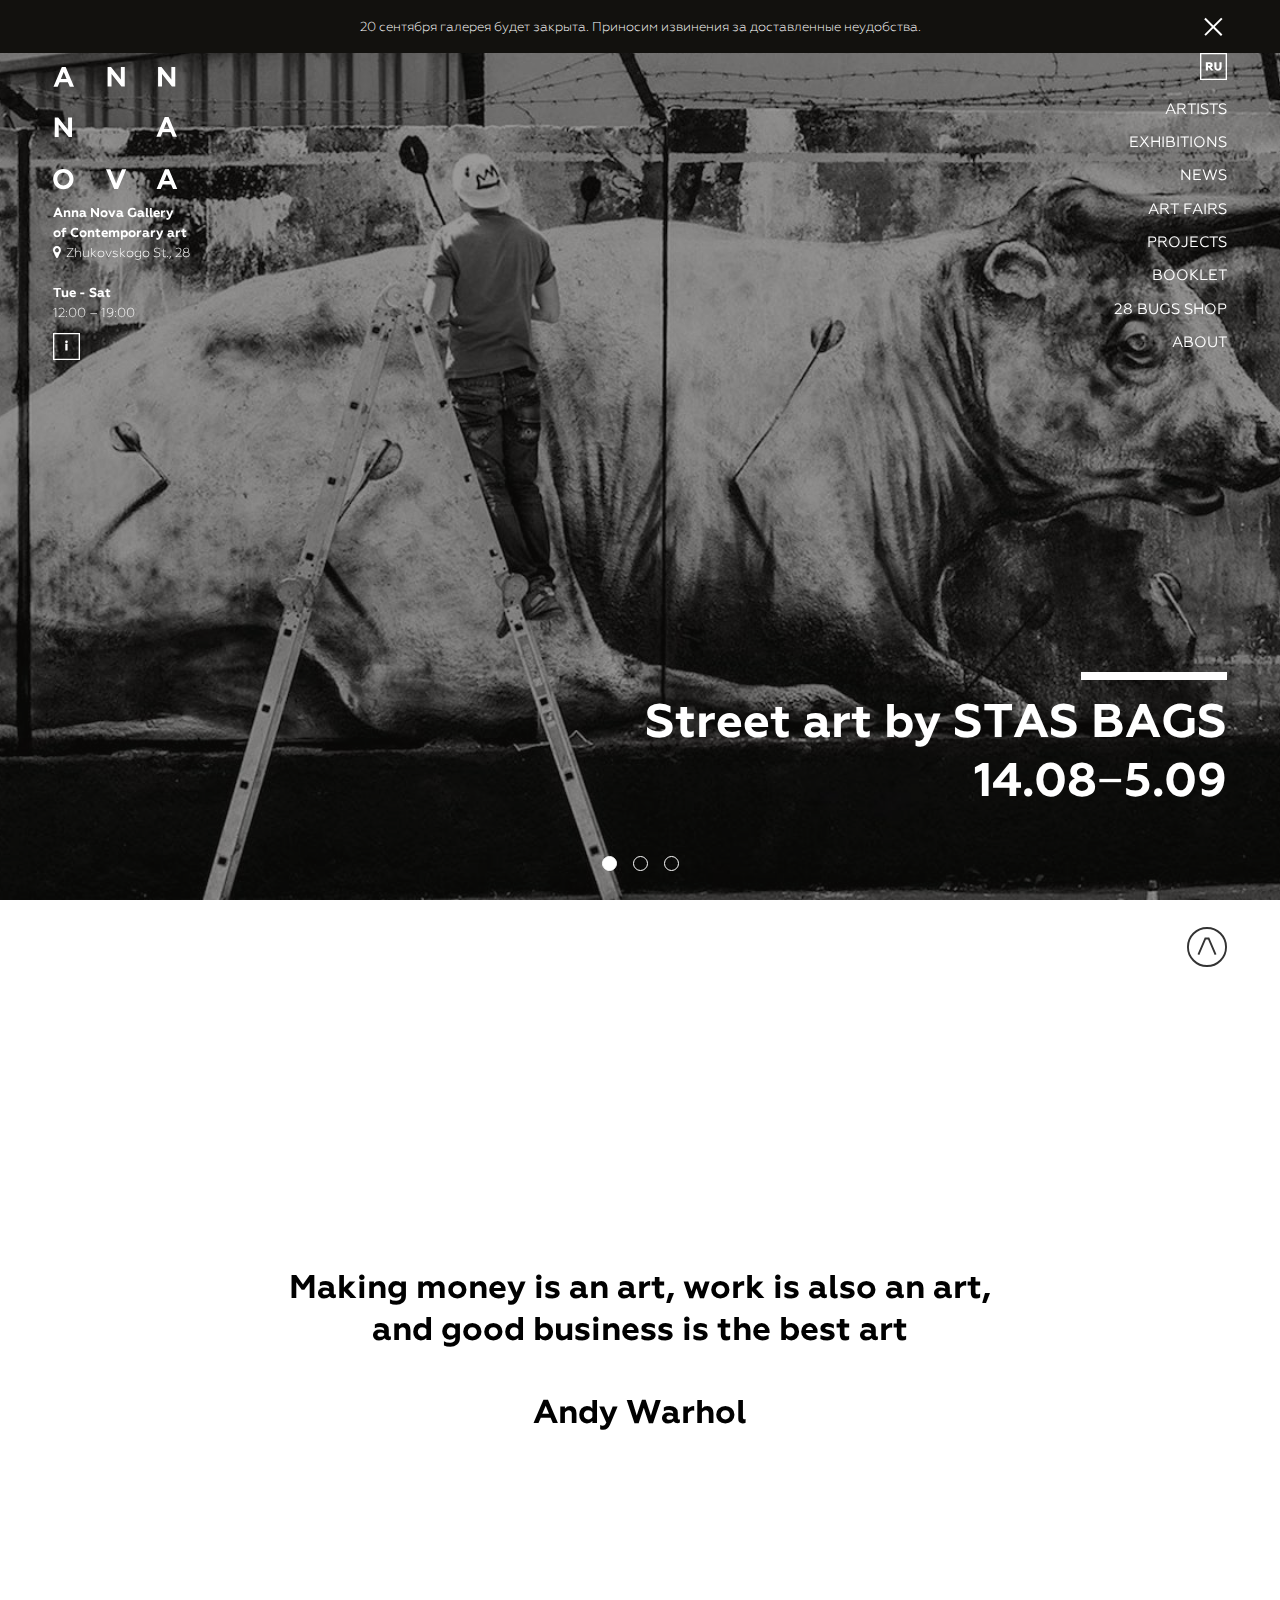
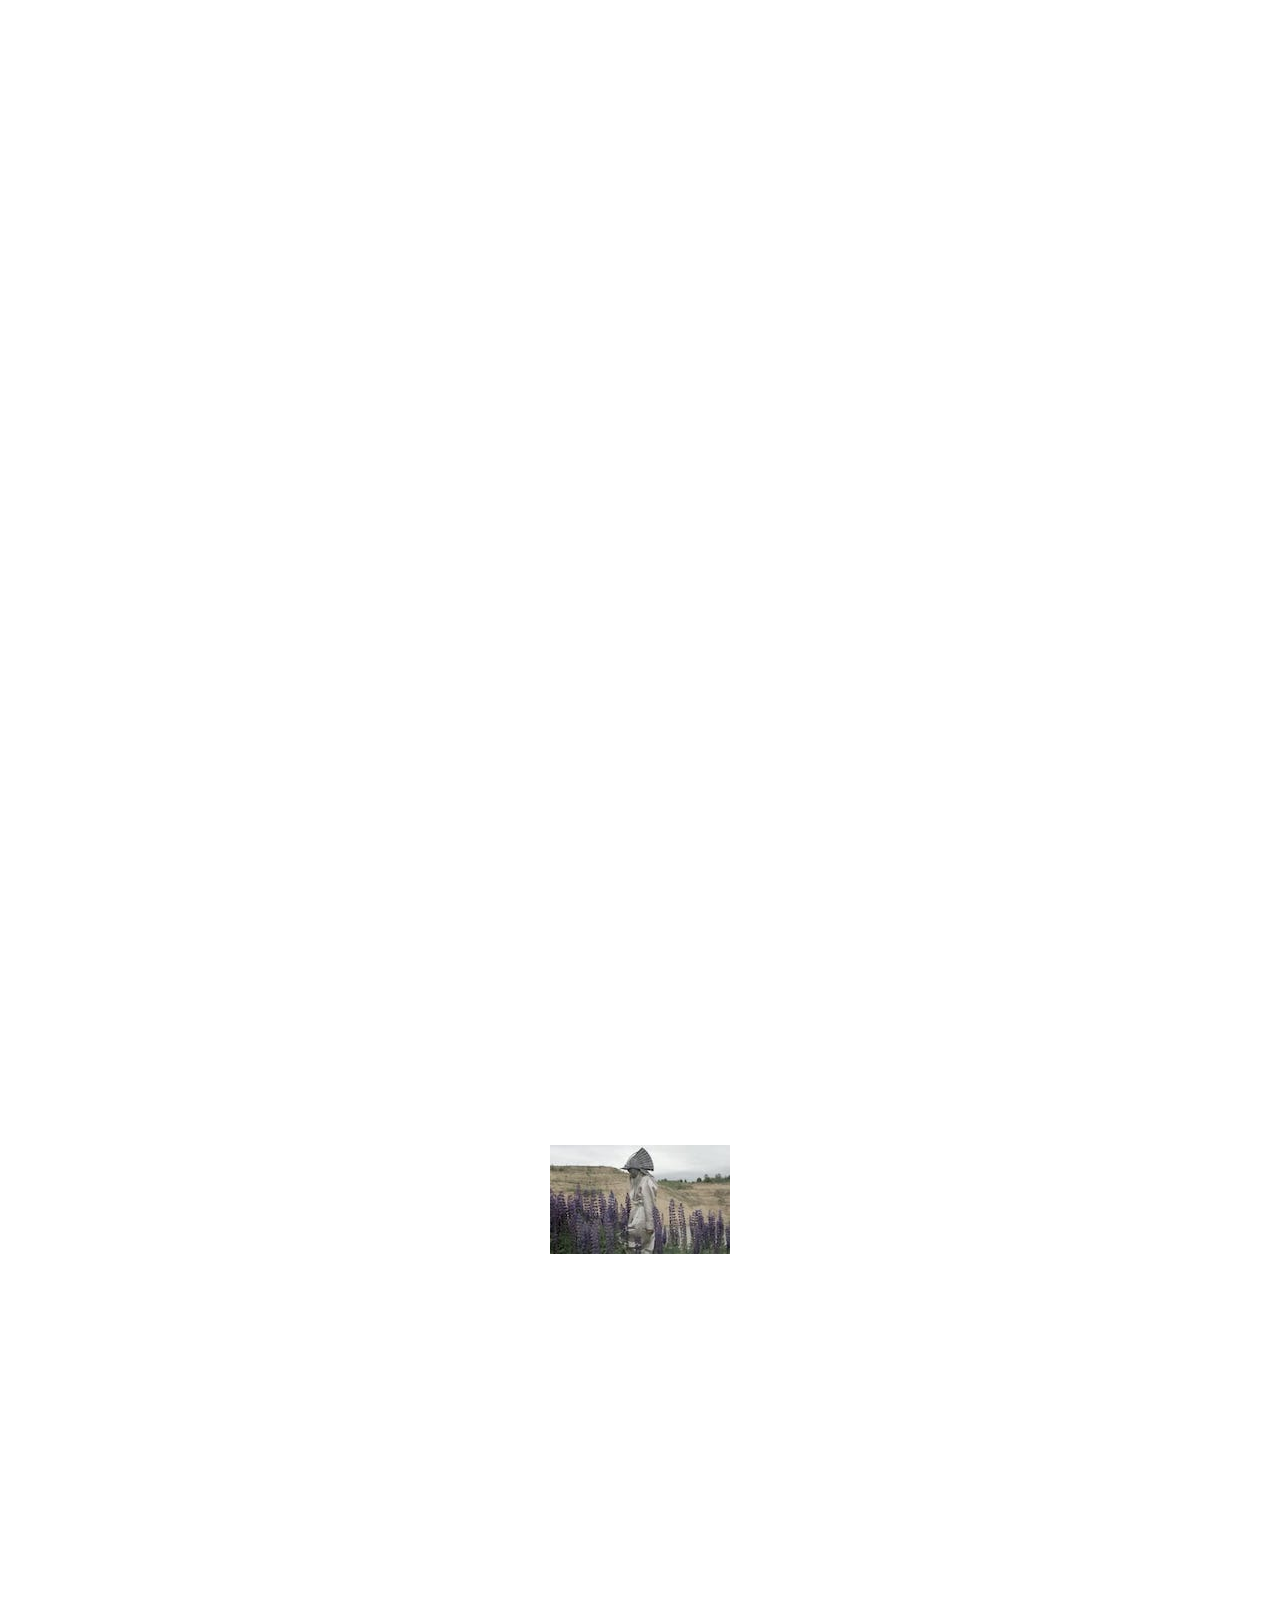
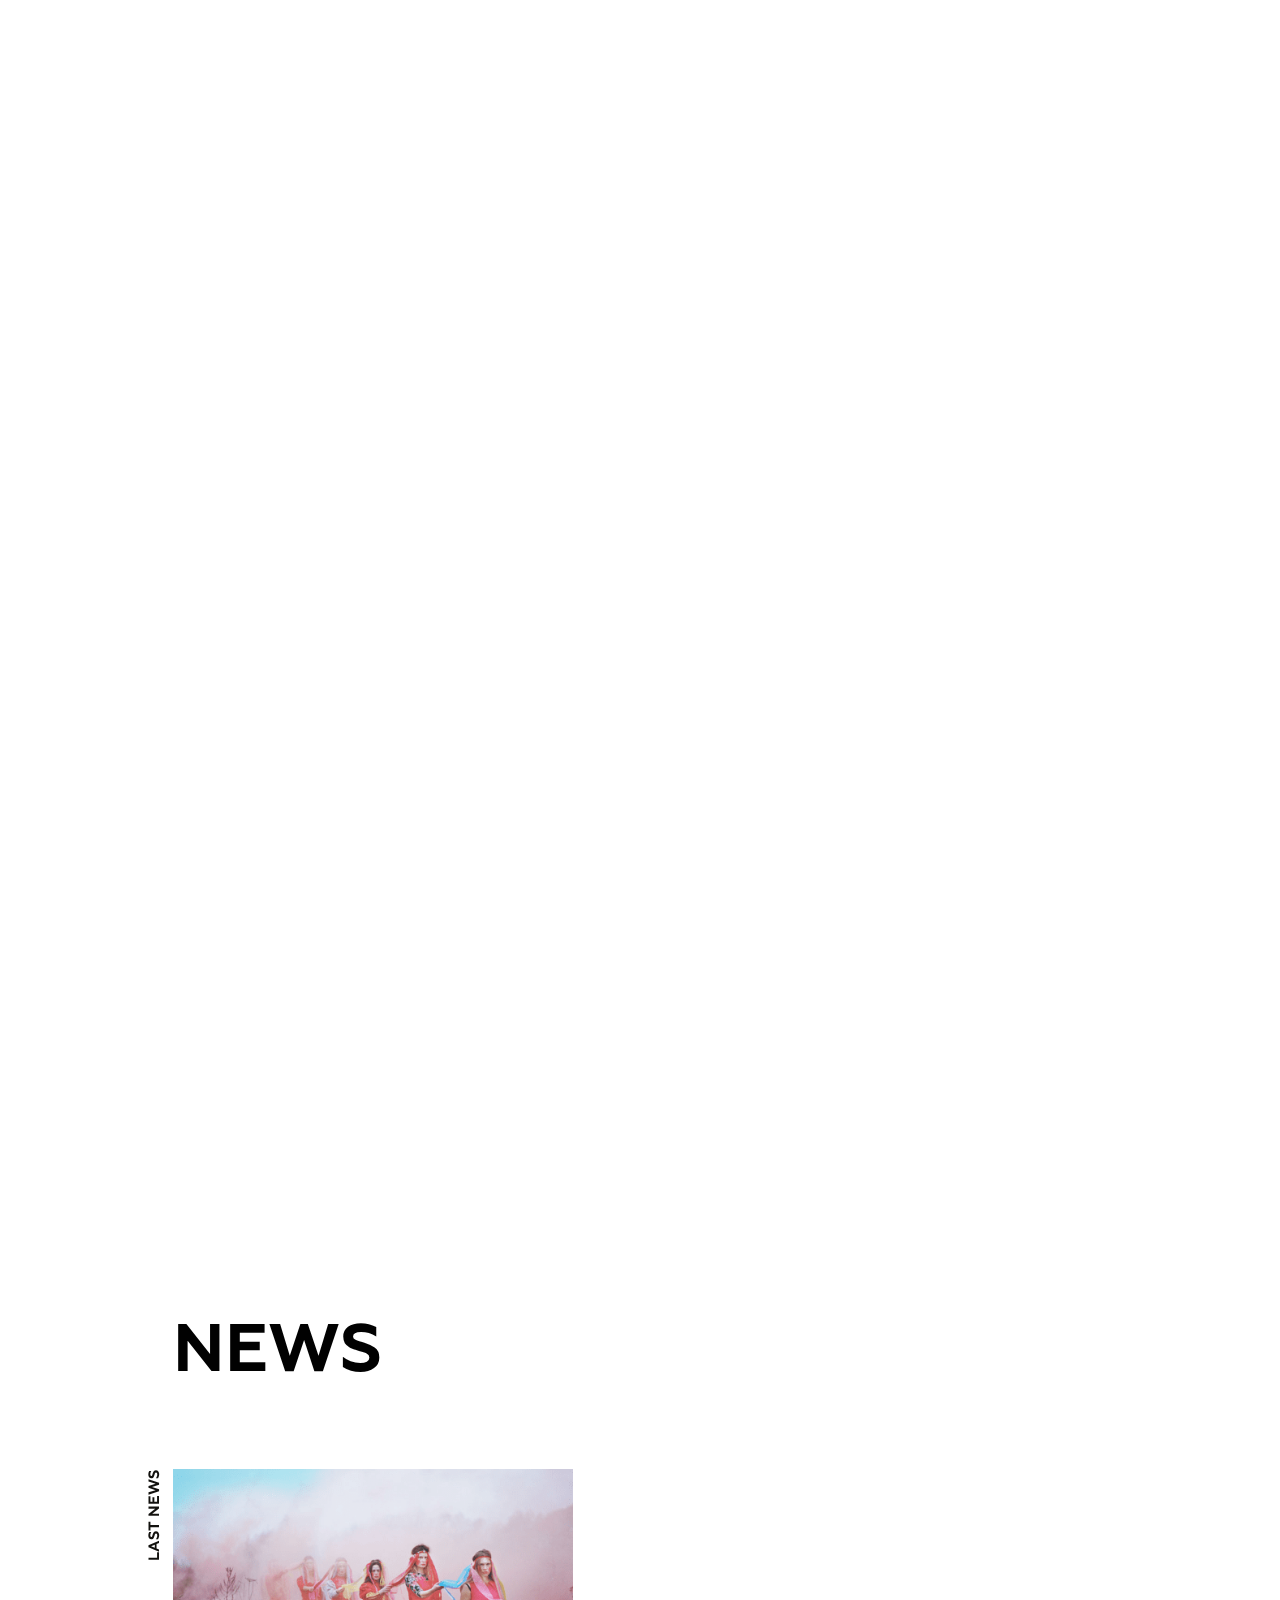
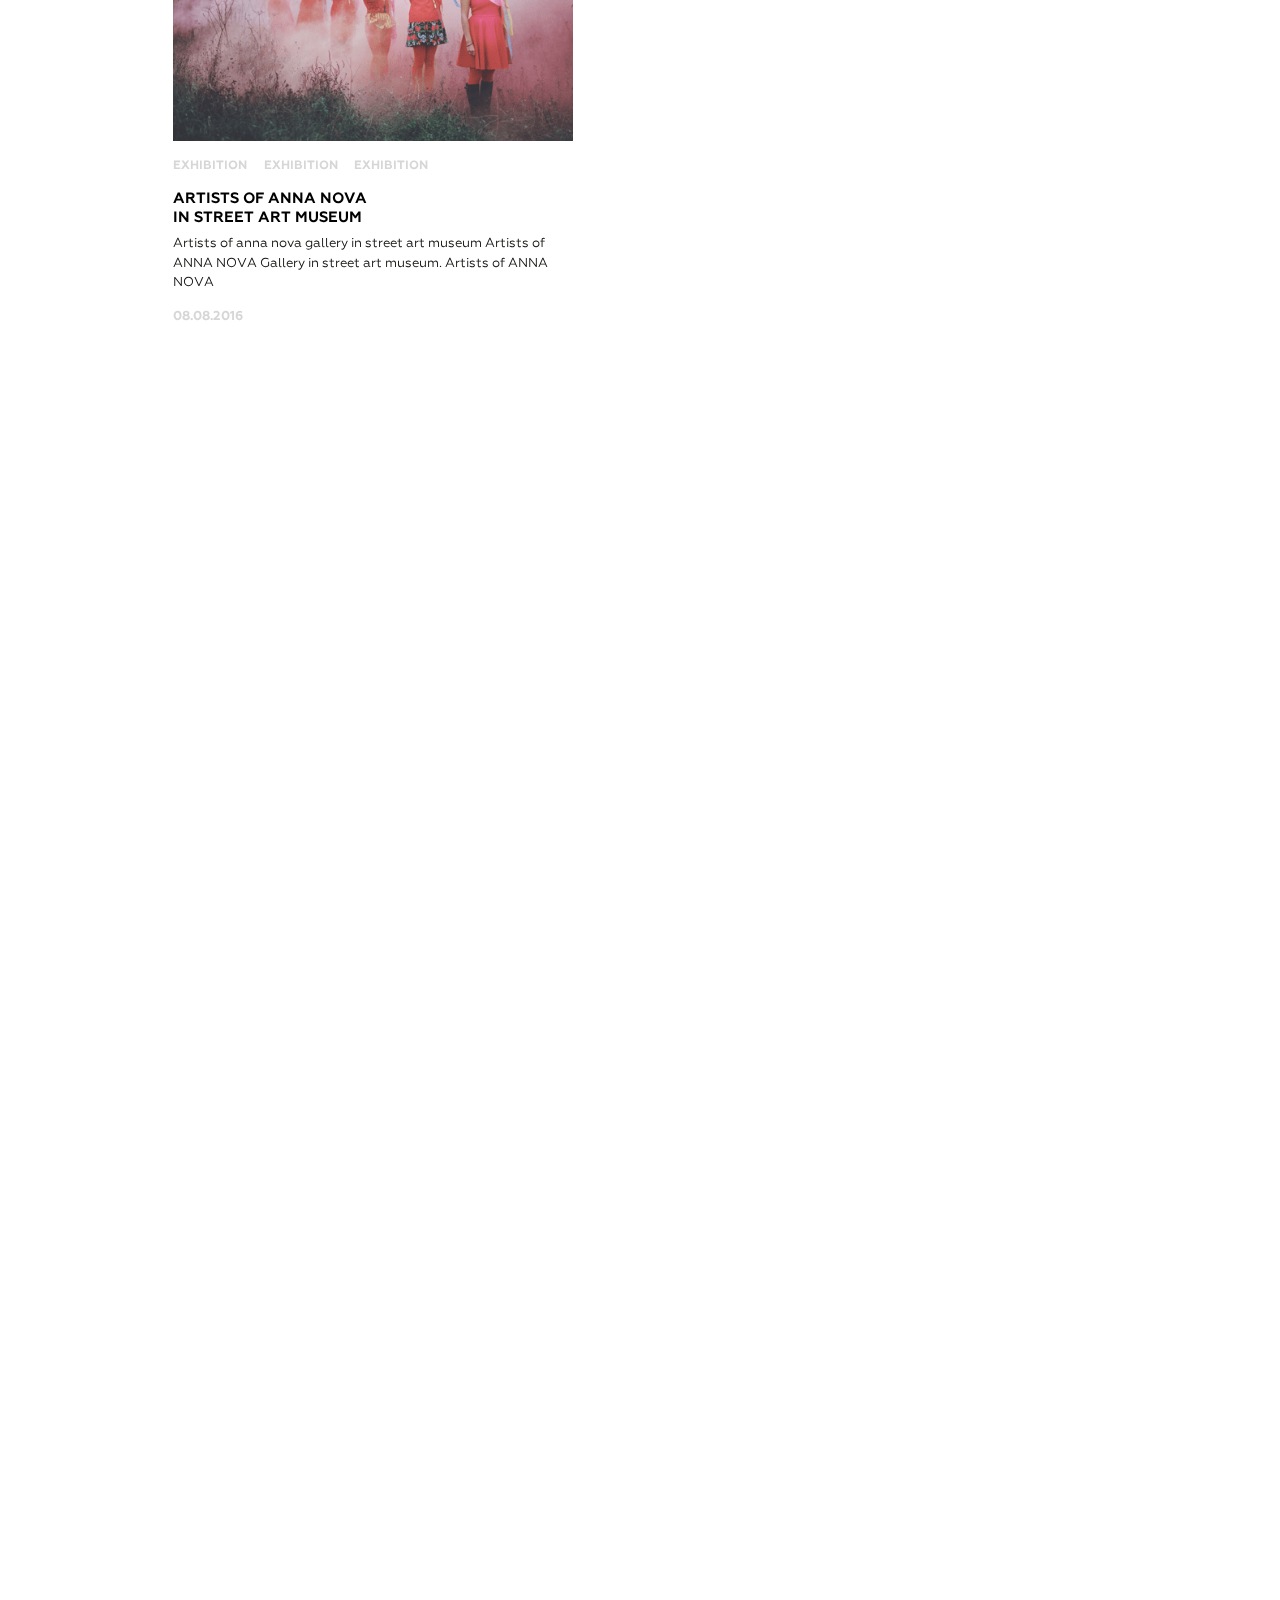
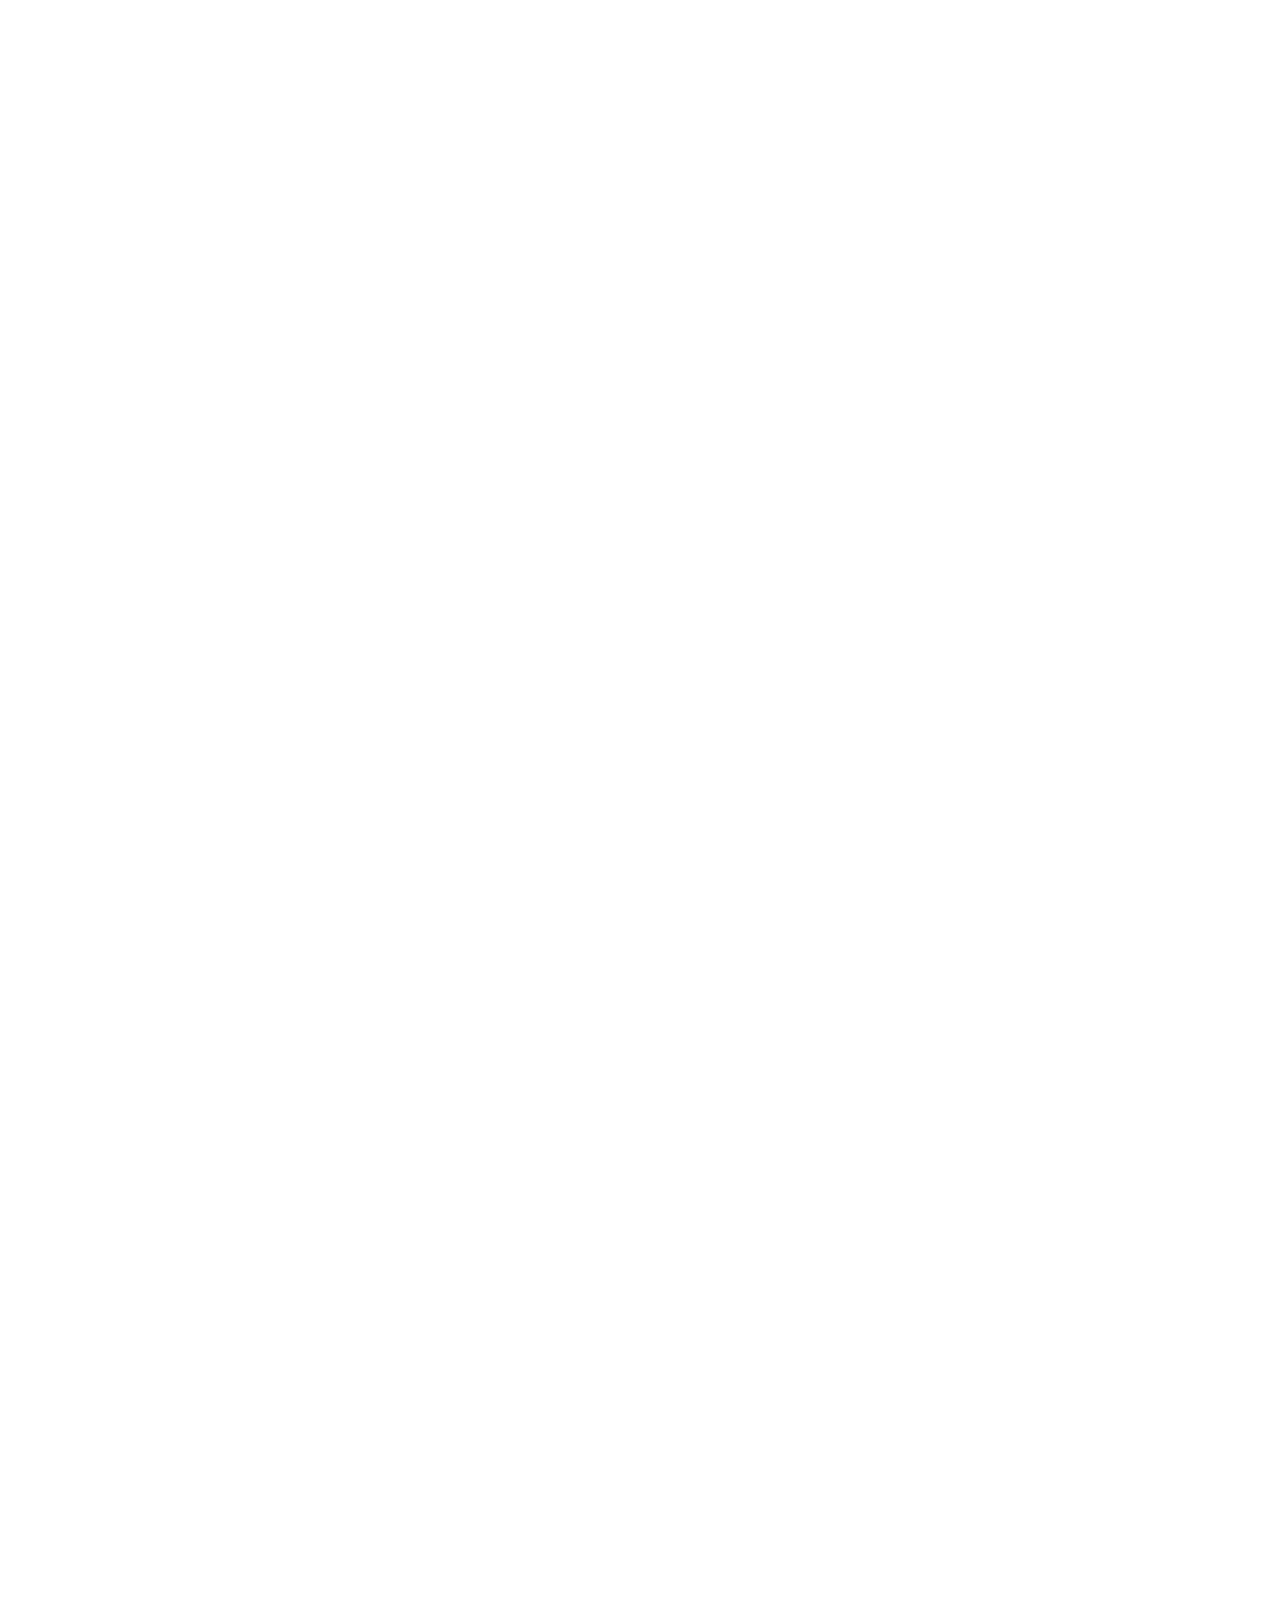
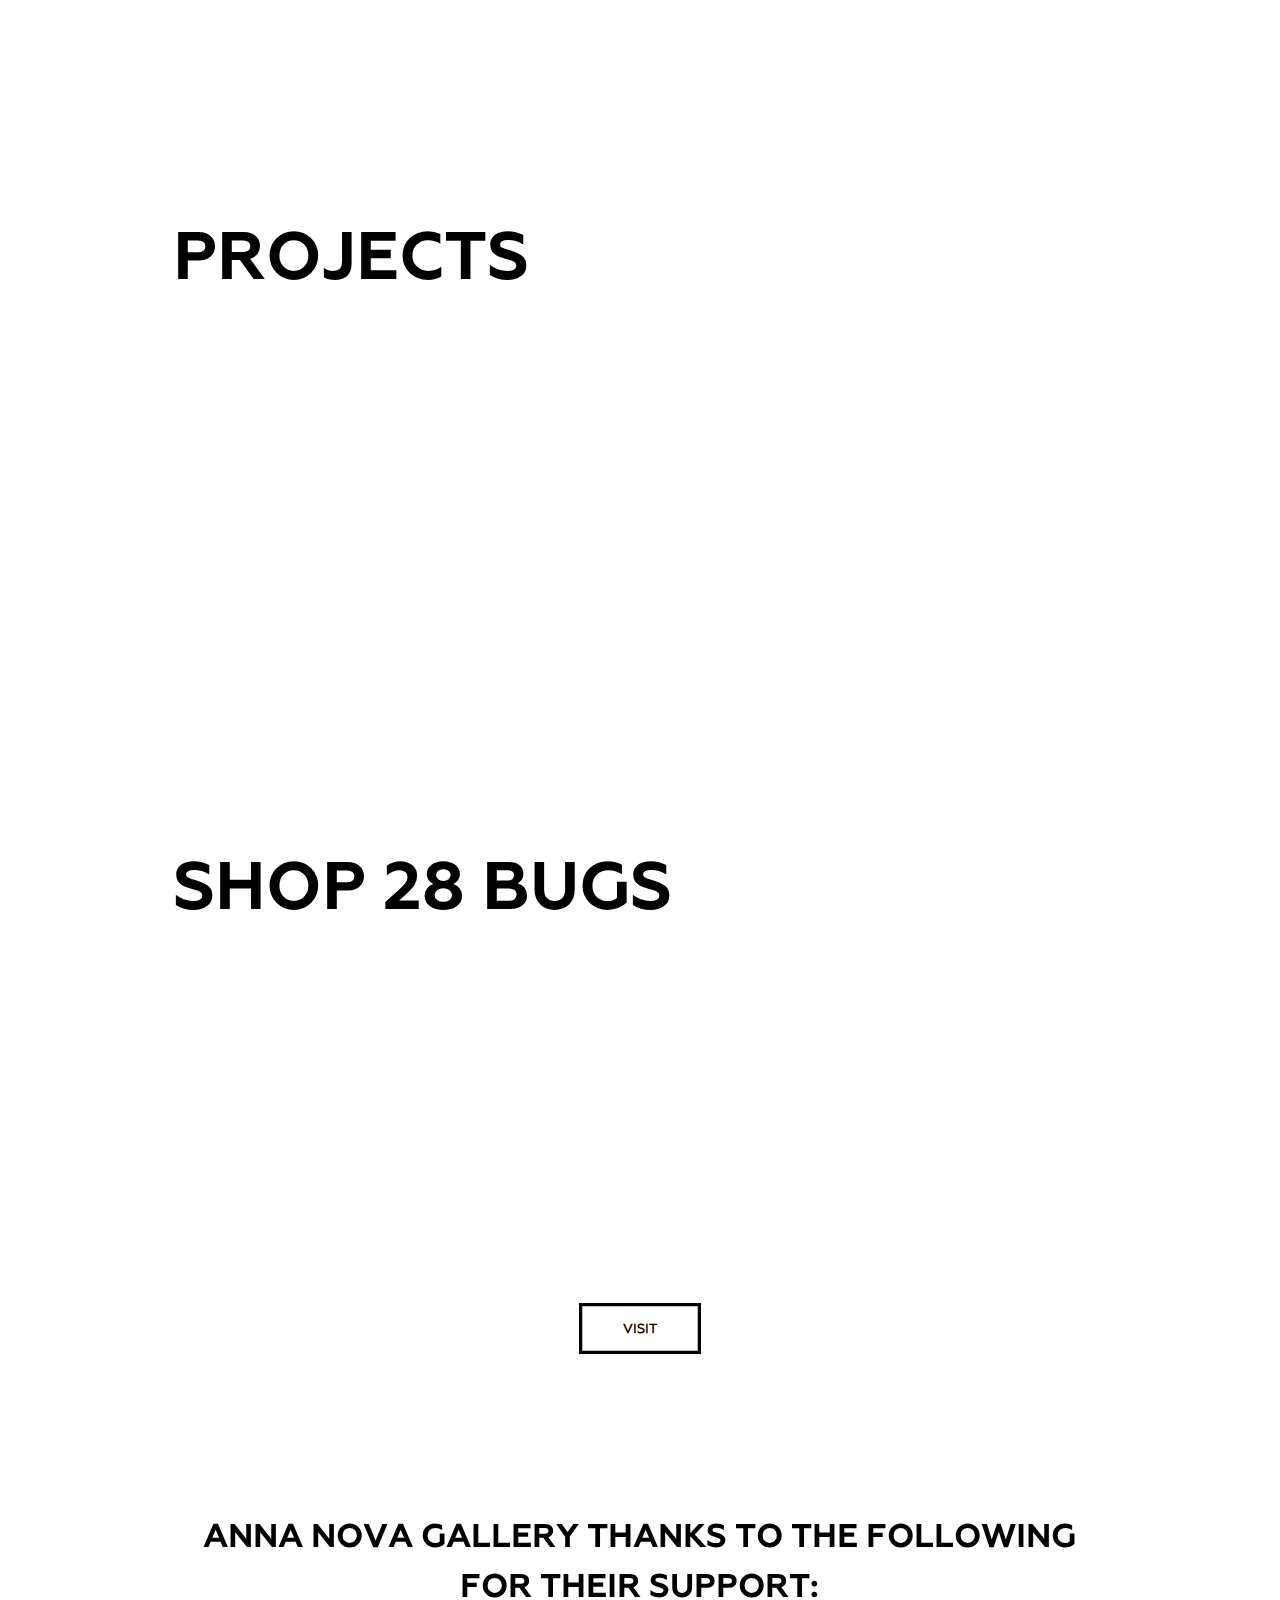
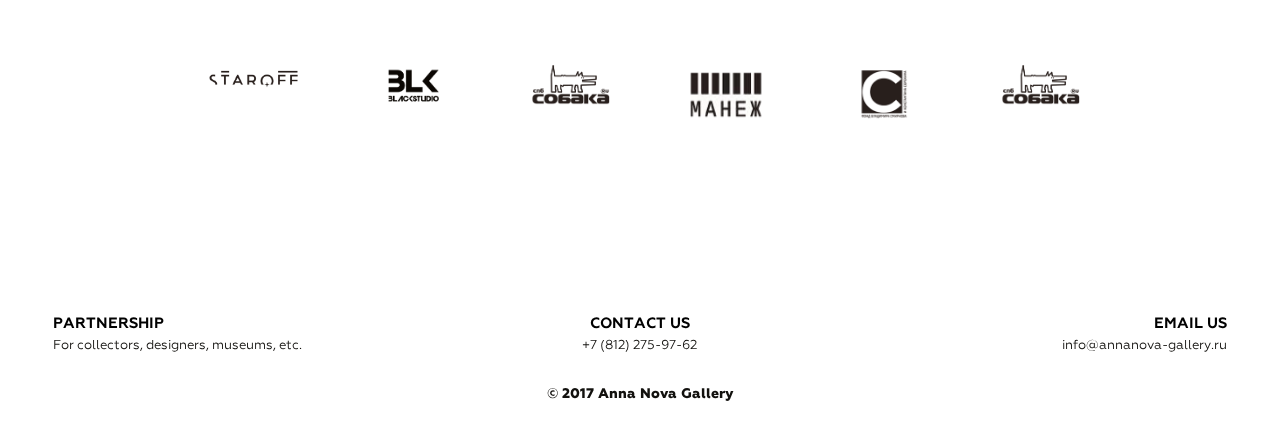
==== commit a6183238: "49 - HOMErelise" ====
--- a/index.html
+++ b/index.html
@@ -6,9 +6,9 @@
 		<link rel="shortcut icon" href="favicon.ico" />
 		<link href="../apple-touch-icon.png" rel="apple-touch-icon" />
 		<meta name="viewport" content="width=device-width, initial-scale=1" />
+		<link rel="stylesheet" href="assets/css/main.css" />
 		<link rel="stylesheet" href="assets/css/fonts.css" />
 		<link rel="stylesheet" href="assets/css/animate.min.css" />
-		<link rel="stylesheet" href="assets/css/main.css" />
 		<style type="text/css">
 			.no-js #loader { display: none;  }
 			.js #loader { display: block; position: absolute; left: 100px; top: 0; }
@@ -28,19 +28,22 @@
 
 <!-- LOADER -->
 		<div class="an-loader"></div>
+
 <!-- NOTIFY -->
 		<div class="12u an-notify">
 			<p>20 сентября галерея будет закрыта. Приносим извинения за доставленные неудобства.</p>
 			<a href="#" class="an-notify-close" tabindex="0"></a>
 		</div>
+
 <!-- HEADER -->
 		<header id="header" class="">
-			<a class="lg"></a>
+			<a id="an-backtotop" class="lg-black" href="index.html" onclick="$('#top').animatescroll();"></a>
 			<a href="#nav" id="header-nav"></a>
 		</header>
+
 <!-- NAV -->
 		<nav id="nav">
-			<a class="lg" href="index.html"></a>
+			<a class="lg-black" href="index.html"></a>
 			<ul class="links align-right">
 				<li><a href="artists.html">ARTISTS</a></li>
 				<li><a>EXHIBITIONS</a></li>
@@ -71,7 +74,7 @@
 			<div class="carousel">
 
 				<div class="static-banner-logo">
-					<div class="lg">
+					<div class="lg-white">
 						<div id="lg-desc">
 							<p>
 								<strong>Anna Nova Gallery<br>
@@ -149,7 +152,7 @@
 <!-- MAIN -->
 		<div id="main" class="container">
 
-			<a id="an-backtotop" onclick="$('#top').animatescroll();"></a>
+			<a id="an-backtotop" class="an-backtotop" onclick="$('#top').animatescroll();"></a>
 
 <!-- MANIFEST -->
 			<section class="panel manifest row 0% vh">
--- a/assets/css/main.css
+++ b/assets/css/main.css
@@ -1,4 +1,4 @@
-﻿@import url(font-awesome.min.css);html,body,div,span,applet,object,iframe,h1,h2,h3,h4,h5,h6,p,blockquote,pre,a,abbr,acronym,address,big,cite,code,del,dfn,em,img,ins,kbd,q,s,samp,small,strike,strong,sub,sup,tt,var,b,u,i,center,dl,dt,dd,ol,ul,li,fieldset,form,label,legend,table,caption,tbody,tfoot,thead,tr,th,td,article,aside,canvas,details,embed,figure,figcaption,footer,header,hgroup,menu,nav,output,ruby,section,summary,time,mark,audio,video{margin:0;padding:0;border:0;font-size:100%;font:inherit;vertical-align:baseline}article,aside,details,figcaption,figure,footer,header,hgroup,menu,nav,section{display:block}body{line-height:1}ol,ul{list-style:none}blockquote,q{quotes:none}blockquote:before,blockquote:after,q:before,q:after{content:'';content:none}table{border-collapse:collapse;border-spacing:0}body{-webkit-text-size-adjust:none}*,*:before,*:after{-moz-box-sizing:border-box;-webkit-box-sizing:border-box;box-sizing:border-box}.container{margin-left:auto;margin-right:auto}.container.\31 25\25{width:100%;max-width:100em;min-width:80em}.container.\37 5\25{width:60em}.container.\35 0\25{width:40em}.container.\32 5\25{width:20em}.container{width:80em}@media screen and (max-width: 1920px){.container.\31 25\25{width:100%;max-width:100em;min-width:80em}.container.\37 5\25{width:60em}.container.\35 0\25{width:40em}.container.\32 5\25{width:20em}.container{width:80em}}@media screen and (max-width: 1280px){.container.\31 25\25{width:100%;max-width:87.5em;min-width:70em}.container.\37 5\25{width:52.5em}.container.\35 0\25{width:35em}.container.\32 5\25{width:17.5em}.container{width:70em}}@media screen and (max-width: 1024px){.container.\31 25\25{width:100%;max-width:112.5%;min-width:90%}.container.\37 5\25{width:67.5%}.container.\35 0\25{width:45%}.container.\32 5\25{width:22.5%}.container{width:90%}}@media screen and (max-width: 768px){.container.\31 25\25{width:100%;max-width:112.5%;min-width:90%}.container.\37 5\25{width:67.5%}.container.\35 0\25{width:45%}.container.\32 5\25{width:22.5%}.container{width:90% !important}}@media screen and (max-width: 480px){.container.\31 25\25{width:100%;max-width:125%;min-width:100%}.container.\37 5\25{width:75%}.container.\35 0\25{width:50%}.container.\32 5\25{width:25%}.container{width:100% !important}}.row{border-bottom:solid 1px transparent;-moz-box-sizing:border-box;-webkit-box-sizing:border-box;box-sizing:border-box}.row>*{float:left;-moz-box-sizing:border-box;-webkit-box-sizing:border-box;box-sizing:border-box}.row:after,.row:before{content:'';display:block;clear:both;height:0}.row.uniform>*>:first-child{margin-top:0}.row.uniform>*>:last-child{margin-bottom:0}.row.\30 \25>*{padding:0 0 0 0em}.row.\30 \25{margin:0 0 -1px 0em}.row.uniform.\30 \25>*{padding:0em 0 0 0em}.row.uniform.\30 \25{margin:0em 0 -1px 0em}.row>*{padding:0 0 0 2em}.row{margin:0 0 -1px -2em}.row.uniform>*{padding:2em 0 0 2em}.row.uniform{margin:-2em 0 -1px -2em}.row.\32 00\25>*{padding:0 0 0 4em}.row.\32 00\25{margin:0 0 -1px -4em}.row.uniform.\32 00\25>*{padding:4em 0 0 4em}.row.uniform.\32 00\25{margin:-4em 0 -1px -4em}.row.\31 50\25>*{padding:0 0 0 3em}.row.\31 50\25{margin:0 0 -1px -3em}.row.uniform.\31 50\25>*{padding:3em 0 0 3em}.row.uniform.\31 50\25{margin:-3em 0 -1px -3em}.row.\35 0\25>*{padding:0 0 0 1em}.row.\35 0\25{margin:0 0 -1px -1em}.row.uniform.\35 0\25>*{padding:1em 0 0 1em}.row.uniform.\35 0\25{margin:-1em 0 -1px -1em}.row.\32 5\25>*{padding:0 0 0 .5em}.row.\32 5\25{margin:0 0 -1px -.5em}.row.uniform.\32 5\25>*{padding:.5em 0 0 .5em}.row.uniform.\32 5\25{margin:-.5em 0 -1px -.5em}.\31 2u,.\31 2u\24{width:100%;clear:none;margin-left:0}.\31 1u,.\31 1u\24{width:91.6666666667%;clear:none;margin-left:0}.\31 0u,.\31 0u\24{width:83.3333333333%;clear:none;margin-left:0}.\39 u,.\39 u\24{width:75%;clear:none;margin-left:0}.\38 u,.\38 u\24{width:66.6666666667%;clear:none;margin-left:0}.\37 u,.\37 u\24{width:58.3333333333%;clear:none;margin-left:0}.\36 u,.\36 u\24{width:50%;clear:none;margin-left:0}.\35 u,.\35 u\24{width:41.6666666667%;clear:none;margin-left:0}.\34 u,.\34 u\24{width:33.3333333333%;clear:none;margin-left:0}.\33 u,.\33 u\24{width:25%;clear:none;margin-left:0}.\32 u,.\32 u\24{width:16.6666666667%;clear:none;margin-left:0}.\31 u,.\31 u\24{width:8.3333333333%;clear:none;margin-left:0}.\31 2u\24+*,.\31 1u\24+*,.\31 0u\24+*,.\39 u\24+*,.\38 u\24+*,.\37 u\24+*,.\36 u\24+*,.\35 u\24+*,.\34 u\24+*,.\33 u\24+*,.\32 u\24+*,.\31 u\24+*{clear:left}.\-11u{margin-left:91.6666666667%}.\-10u{margin-left:83.3333333333%}.\-9u{margin-left:75%}.\-8u{margin-left:66.6666666667%}.\-7u{margin-left:58.3333333333%}.\-6u{margin-left:50%}.\-5u{margin-left:41.6666666667%}.\-4u{margin-left:33.3333333333%}.\-3u{margin-left:25%}.\-2u{margin-left:16.6666666667%}.\-1u{margin-left:8.3333333333%}@media screen and (max-width: 1920px){.row>*{padding:0 0 0 2em}.row{margin:0 0 -1px -2em}.row.uniform>*{padding:2em 0 0 2em}.row.uniform{margin:-2em 0 -1px -2em}.row.\32 00\25>*{padding:0 0 0 4em}.row.\32 00\25{margin:0 0 -1px -4em}.row.uniform.\32 00\25>*{padding:4em 0 0 4em}.row.uniform.\32 00\25{margin:-4em 0 -1px -4em}.row.\31 50\25>*{padding:0 0 0 3em}.row.\31 50\25{margin:0 0 -1px -3em}.row.uniform.\31 50\25>*{padding:3em 0 0 3em}.row.uniform.\31 50\25{margin:-3em 0 -1px -3em}.row.\35 0\25>*{padding:0 0 0 1em}.row.\35 0\25{margin:0 0 -1px -1em}.row.uniform.\35 0\25>*{padding:1em 0 0 1em}.row.uniform.\35 0\25{margin:-1em 0 -1px -1em}.row.\32 5\25>*{padding:0 0 0 .5em}.row.\32 5\25{margin:0 0 -1px -.5em}.row.uniform.\32 5\25>*{padding:.5em 0 0 .5em}.row.uniform.\32 5\25{margin:-.5em 0 -1px -.5em}.\31 2u\28xlarge\29,.\31 2u\24\28xlarge\29{width:100%;clear:none;margin-left:0}.\31 1u\28xlarge\29,.\31 1u\24\28xlarge\29{width:91.6666666667%;clear:none;margin-left:0}.\31 0u\28xlarge\29,.\31 0u\24\28xlarge\29{width:83.3333333333%;clear:none;margin-left:0}.\39 u\28xlarge\29,.\39 u\24\28xlarge\29{width:75%;clear:none;margin-left:0}.\38 u\28xlarge\29,.\38 u\24\28xlarge\29{width:66.6666666667%;clear:none;margin-left:0}.\37 u\28xlarge\29,.\37 u\24\28xlarge\29{width:58.3333333333%;clear:none;margin-left:0}.\36 u\28xlarge\29,.\36 u\24\28xlarge\29{width:50%;clear:none;margin-left:0}.\35 u\28xlarge\29,.\35 u\24\28xlarge\29{width:41.6666666667%;clear:none;margin-left:0}.\34 u\28xlarge\29,.\34 u\24\28xlarge\29{width:33.3333333333%;clear:none;margin-left:0}.\33 u\28xlarge\29,.\33 u\24\28xlarge\29{width:25%;clear:none;margin-left:0}.\32 u\28xlarge\29,.\32 u\24\28xlarge\29{width:16.6666666667%;clear:none;margin-left:0}.\31 u\28xlarge\29,.\31 u\24\28xlarge\29{width:8.3333333333%;clear:none;margin-left:0}.\31 2u\24\28xlarge\29+*,.\31 1u\24\28xlarge\29+*,.\31 0u\24\28xlarge\29+*,.\39 u\24\28xlarge\29+*,.\38 u\24\28xlarge\29+*,.\37 u\24\28xlarge\29+*,.\36 u\24\28xlarge\29+*,.\35 u\24\28xlarge\29+*,.\34 u\24\28xlarge\29+*,.\33 u\24\28xlarge\29+*,.\32 u\24\28xlarge\29+*,.\31 u\24\28xlarge\29+*{clear:left}.\-11u\28xlarge\29{margin-left:91.6666666667%}.\-10u\28xlarge\29{margin-left:83.3333333333%}.\-9u\28xlarge\29{margin-left:75%}.\-8u\28xlarge\29{margin-left:66.6666666667%}.\-7u\28xlarge\29{margin-left:58.3333333333%}.\-6u\28xlarge\29{margin-left:50%}.\-5u\28xlarge\29{margin-left:41.6666666667%}.\-4u\28xlarge\29{margin-left:33.3333333333%}.\-3u\28xlarge\29{margin-left:25%}.\-2u\28xlarge\29{margin-left:16.6666666667%}.\-1u\28xlarge\29{margin-left:8.3333333333%}}@media screen and (max-width: 1280px){.row>*{padding:0 0 0 1.5em}.row{margin:0 0 -1px -1.5em}.row.uniform>*{padding:1.5em 0 0 1.5em}.row.uniform{margin:-1.5em 0 -1px -1.5em}.row.\32 00\25>*{padding:0 0 0 3em}.row.\32 00\25{margin:0 0 -1px -3em}.row.uniform.\32 00\25>*{padding:3em 0 0 3em}.row.uniform.\32 00\25{margin:-3em 0 -1px -3em}.row.\31 50\25>*{padding:0 0 0 2.25em}.row.\31 50\25{margin:0 0 -1px -2.25em}.row.uniform.\31 50\25>*{padding:2.25em 0 0 2.25em}.row.uniform.\31 50\25{margin:-2.25em 0 -1px -2.25em}.row.\35 0\25>*{padding:0 0 0 .75em}.row.\35 0\25{margin:0 0 -1px -.75em}.row.uniform.\35 0\25>*{padding:.75em 0 0 .75em}.row.uniform.\35 0\25{margin:-.75em 0 -1px -.75em}.row.\32 5\25>*{padding:0 0 0 .375em}.row.\32 5\25{margin:0 0 -1px -.375em}.row.uniform.\32 5\25>*{padding:.375em 0 0 .375em}.row.uniform.\32 5\25{margin:-.375em 0 -1px -.375em}.\31 2u\28large\29,.\31 2u\24\28large\29{width:100%;clear:none;margin-left:0}.\31 1u\28large\29,.\31 1u\24\28large\29{width:91.6666666667%;clear:none;margin-left:0}.\31 0u\28large\29,.\31 0u\24\28large\29{width:83.3333333333%;clear:none;margin-left:0}.\39 u\28large\29,.\39 u\24\28large\29{width:75%;clear:none;margin-left:0}.\38 u\28large\29,.\38 u\24\28large\29{width:66.6666666667%;clear:none;margin-left:0}.\37 u\28large\29,.\37 u\24\28large\29{width:58.3333333333%;clear:none;margin-left:0}.\36 u\28large\29,.\36 u\24\28large\29{width:50%;clear:none;margin-left:0}.\35 u\28large\29,.\35 u\24\28large\29{width:41.6666666667%;clear:none;margin-left:0}.\34 u\28large\29,.\34 u\24\28large\29{width:33.3333333333%;clear:none;margin-left:0}.\33 u\28large\29,.\33 u\24\28large\29{width:25%;clear:none;margin-left:0}.\32 u\28large\29,.\32 u\24\28large\29{width:16.6666666667%;clear:none;margin-left:0}.\31 u\28large\29,.\31 u\24\28large\29{width:8.3333333333%;clear:none;margin-left:0}.\31 2u\24\28large\29+*,.\31 1u\24\28large\29+*,.\31 0u\24\28large\29+*,.\39 u\24\28large\29+*,.\38 u\24\28large\29+*,.\37 u\24\28large\29+*,.\36 u\24\28large\29+*,.\35 u\24\28large\29+*,.\34 u\24\28large\29+*,.\33 u\24\28large\29+*,.\32 u\24\28large\29+*,.\31 u\24\28large\29+*{clear:left}.\-11u\28large\29{margin-left:91.6666666667%}.\-10u\28large\29{margin-left:83.3333333333%}.\-9u\28large\29{margin-left:75%}.\-8u\28large\29{margin-left:66.6666666667%}.\-7u\28large\29{margin-left:58.3333333333%}.\-6u\28large\29{margin-left:50%}.\-5u\28large\29{margin-left:41.6666666667%}.\-4u\28large\29{margin-left:33.3333333333%}.\-3u\28large\29{margin-left:25%}.\-2u\28large\29{margin-left:16.6666666667%}.\-1u\28large\29{margin-left:8.3333333333%}}@media screen and (max-width: 1024px){.row>*{padding:0 0 0 1.5em}.row{margin:0 0 -1px -1.5em}.row.uniform>*{padding:1.5em 0 0 1.5em}.row.uniform{margin:-1.5em 0 -1px -1.5em}.row.\32 00\25>*{padding:0 0 0 3em}.row.\32 00\25{margin:0 0 -1px -3em}.row.uniform.\32 00\25>*{padding:3em 0 0 3em}.row.uniform.\32 00\25{margin:-3em 0 -1px -3em}.row.\31 50\25>*{padding:0 0 0 2.25em}.row.\31 50\25{margin:0 0 -1px -2.25em}.row.uniform.\31 50\25>*{padding:2.25em 0 0 2.25em}.row.uniform.\31 50\25{margin:-2.25em 0 -1px -2.25em}.row.\35 0\25>*{padding:0 0 0 .75em}.row.\35 0\25{margin:0 0 -1px -.75em}.row.uniform.\35 0\25>*{padding:.75em 0 0 .75em}.row.uniform.\35 0\25{margin:-.75em 0 -1px -.75em}.row.\32 5\25>*{padding:0 0 0 .375em}.row.\32 5\25{margin:0 0 -1px -.375em}.row.uniform.\32 5\25>*{padding:.375em 0 0 .375em}.row.uniform.\32 5\25{margin:-.375em 0 -1px -.375em}.\31 2u\28medium\29,.\31 2u\24\28medium\29{width:100%;clear:none;margin-left:0}.\31 1u\28medium\29,.\31 1u\24\28medium\29{width:91.6666666667%;clear:none;margin-left:0}.\31 0u\28medium\29,.\31 0u\24\28medium\29{width:83.3333333333%;clear:none;margin-left:0}.\39 u\28medium\29,.\39 u\24\28medium\29{width:75%;clear:none;margin-left:0}.\38 u\28medium\29,.\38 u\24\28medium\29{width:66.6666666667%;clear:none;margin-left:0}.\37 u\28medium\29,.\37 u\24\28medium\29{width:58.3333333333%;clear:none;margin-left:0}.\36 u\28medium\29,.\36 u\24\28medium\29{width:50%;clear:none;margin-left:0}.\35 u\28medium\29,.\35 u\24\28medium\29{width:41.6666666667%;clear:none;margin-left:0}.\34 u\28medium\29,.\34 u\24\28medium\29{width:33.3333333333%;clear:none;margin-left:0}.\33 u\28medium\29,.\33 u\24\28medium\29{width:25%;clear:none;margin-left:0}.\32 u\28medium\29,.\32 u\24\28medium\29{width:16.6666666667%;clear:none;margin-left:0}.\31 u\28medium\29,.\31 u\24\28medium\29{width:8.3333333333%;clear:none;margin-left:0}.\31 2u\24\28medium\29+*,.\31 1u\24\28medium\29+*,.\31 0u\24\28medium\29+*,.\39 u\24\28medium\29+*,.\38 u\24\28medium\29+*,.\37 u\24\28medium\29+*,.\36 u\24\28medium\29+*,.\35 u\24\28medium\29+*,.\34 u\24\28medium\29+*,.\33 u\24\28medium\29+*,.\32 u\24\28medium\29+*,.\31 u\24\28medium\29+*{clear:left}.\-11u\28medium\29{margin-left:91.6666666667%}.\-10u\28medium\29{margin-left:83.3333333333%}.\-9u\28medium\29{margin-left:75%}.\-8u\28medium\29{margin-left:66.6666666667%}.\-7u\28medium\29{margin-left:58.3333333333%}.\-6u\28medium\29{margin-left:50%}.\-5u\28medium\29{margin-left:41.6666666667%}.\-4u\28medium\29{margin-left:33.3333333333%}.\-3u\28medium\29{margin-left:25%}.\-2u\28medium\29{margin-left:16.6666666667%}.\-1u\28medium\29{margin-left:8.3333333333%}}@media screen and (max-width: 768px){.row>*{padding:0 0 0 1.25em}.row{margin:0 0 -1px -1.25em}.row.uniform>*{padding:1.25em 0 0 1.25em}.row.uniform{margin:-1.25em 0 -1px -1.25em}.row.\32 00\25>*{padding:0 0 0 2.5em}.row.\32 00\25{margin:0 0 -1px -2.5em}.row.uniform.\32 00\25>*{padding:2.5em 0 0 2.5em}.row.uniform.\32 00\25{margin:-2.5em 0 -1px -2.5em}.row.\31 50\25>*{padding:0 0 0 1.875em}.row.\31 50\25{margin:0 0 -1px -1.875em}.row.uniform.\31 50\25>*{padding:1.875em 0 0 1.875em}.row.uniform.\31 50\25{margin:-1.875em 0 -1px -1.875em}.row.\35 0\25>*{padding:0 0 0 .625em}.row.\35 0\25{margin:0 0 -1px -.625em}.row.uniform.\35 0\25>*{padding:.625em 0 0 .625em}.row.uniform.\35 0\25{margin:-.625em 0 -1px -.625em}.row.\32 5\25>*{padding:0 0 0 .3125em}.row.\32 5\25{margin:0 0 -1px -.3125em}.row.uniform.\32 5\25>*{padding:.3125em 0 0 .3125em}.row.uniform.\32 5\25{margin:-.3125em 0 -1px -.3125em}.\31 2u\28small\29,.\31 2u\24\28small\29{width:100%;clear:none;margin-left:0}.\31 1u\28small\29,.\31 1u\24\28small\29{width:91.6666666667%;clear:none;margin-left:0}.\31 0u\28small\29,.\31 0u\24\28small\29{width:83.3333333333%;clear:none;margin-left:0}.\39 u\28small\29,.\39 u\24\28small\29{width:75%;clear:none;margin-left:0}.\38 u\28small\29,.\38 u\24\28small\29{width:66.6666666667%;clear:none;margin-left:0}.\37 u\28small\29,.\37 u\24\28small\29{width:58.3333333333%;clear:none;margin-left:0}.\36 u\28small\29,.\36 u\24\28small\29{width:50%;clear:none;margin-left:0}.\35 u\28small\29,.\35 u\24\28small\29{width:41.6666666667%;clear:none;margin-left:0}.\34 u\28small\29,.\34 u\24\28small\29{width:33.3333333333%;clear:none;margin-left:0}.\33 u\28small\29,.\33 u\24\28small\29{width:25%;clear:none;margin-left:0}.\32 u\28small\29,.\32 u\24\28small\29{width:16.6666666667%;clear:none;margin-left:0}.\31 u\28small\29,.\31 u\24\28small\29{width:8.3333333333%;clear:none;margin-left:0}.\31 2u\24\28small\29+*,.\31 1u\24\28small\29+*,.\31 0u\24\28small\29+*,.\39 u\24\28small\29+*,.\38 u\24\28small\29+*,.\37 u\24\28small\29+*,.\36 u\24\28small\29+*,.\35 u\24\28small\29+*,.\34 u\24\28small\29+*,.\33 u\24\28small\29+*,.\32 u\24\28small\29+*,.\31 u\24\28small\29+*{clear:left}.\-11u\28small\29{margin-left:91.6666666667%}.\-10u\28small\29{margin-left:83.3333333333%}.\-9u\28small\29{margin-left:75%}.\-8u\28small\29{margin-left:66.6666666667%}.\-7u\28small\29{margin-left:58.3333333333%}.\-6u\28small\29{margin-left:50%}.\-5u\28small\29{margin-left:41.6666666667%}.\-4u\28small\29{margin-left:33.3333333333%}.\-3u\28small\29{margin-left:25%}.\-2u\28small\29{margin-left:16.6666666667%}.\-1u\28small\29{margin-left:8.3333333333%}}@media screen and (max-width: 480px){.row>*{padding:0 0 0 1.25em}.row{margin:0 0 -1px -1.25em}.row.uniform>*{padding:1.25em 0 0 1.25em}.row.uniform{margin:-1.25em 0 -1px -1.25em}.row.\32 00\25>*{padding:0 0 0 2.5em}.row.\32 00\25{margin:0 0 -1px -2.5em}.row.uniform.\32 00\25>*{padding:2.5em 0 0 2.5em}.row.uniform.\32 00\25{margin:-2.5em 0 -1px -2.5em}.row.\31 50\25>*{padding:0 0 0 1.875em}.row.\31 50\25{margin:0 0 -1px -1.875em}.row.uniform.\31 50\25>*{padding:1.875em 0 0 1.875em}.row.uniform.\31 50\25{margin:-1.875em 0 -1px -1.875em}.row.\35 0\25>*{padding:0 0 0 .625em}.row.\35 0\25{margin:0 0 -1px -.625em}.row.uniform.\35 0\25>*{padding:.625em 0 0 .625em}.row.uniform.\35 0\25{margin:-.625em 0 -1px -.625em}.row.\32 5\25>*{padding:0 0 0 .3125em}.row.\32 5\25{margin:0 0 -1px -.3125em}.row.uniform.\32 5\25>*{padding:.3125em 0 0 .3125em}.row.uniform.\32 5\25{margin:-.3125em 0 -1px -.3125em}.\31 2u\28xsmall\29,.\31 2u\24\28xsmall\29{width:100%;clear:none;margin-left:0}.\31 1u\28xsmall\29,.\31 1u\24\28xsmall\29{width:91.6666666667%;clear:none;margin-left:0}.\31 0u\28xsmall\29,.\31 0u\24\28xsmall\29{width:83.3333333333%;clear:none;margin-left:0}.\39 u\28xsmall\29,.\39 u\24\28xsmall\29{width:75%;clear:none;margin-left:0}.\38 u\28xsmall\29,.\38 u\24\28xsmall\29{width:66.6666666667%;clear:none;margin-left:0}.\37 u\28xsmall\29,.\37 u\24\28xsmall\29{width:58.3333333333%;clear:none;margin-left:0}.\36 u\28xsmall\29,.\36 u\24\28xsmall\29{width:50%;clear:none;margin-left:0}.\35 u\28xsmall\29,.\35 u\24\28xsmall\29{width:41.6666666667%;clear:none;margin-left:0}.\34 u\28xsmall\29,.\34 u\24\28xsmall\29{width:33.3333333333%;clear:none;margin-left:0}.\33 u\28xsmall\29,.\33 u\24\28xsmall\29{width:25%;clear:none;margin-left:0}.\32 u\28xsmall\29,.\32 u\24\28xsmall\29{width:16.6666666667%;clear:none;margin-left:0}.\31 u\28xsmall\29,.\31 u\24\28xsmall\29{width:8.3333333333%;clear:none;margin-left:0}.\31 2u\24\28xsmall\29+*,.\31 1u\24\28xsmall\29+*,.\31 0u\24\28xsmall\29+*,.\39 u\24\28xsmall\29+*,.\38 u\24\28xsmall\29+*,.\37 u\24\28xsmall\29+*,.\36 u\24\28xsmall\29+*,.\35 u\24\28xsmall\29+*,.\34 u\24\28xsmall\29+*,.\33 u\24\28xsmall\29+*,.\32 u\24\28xsmall\29+*,.\31 u\24\28xsmall\29+*{clear:left}.\-11u\28xsmall\29{margin-left:91.6666666667%}.\-10u\28xsmall\29{margin-left:83.3333333333%}.\-9u\28xsmall\29{margin-left:75%}.\-8u\28xsmall\29{margin-left:66.6666666667%}.\-7u\28xsmall\29{margin-left:58.3333333333%}.\-6u\28xsmall\29{margin-left:50%}.\-5u\28xsmall\29{margin-left:41.6666666667%}.\-4u\28xsmall\29{margin-left:33.3333333333%}.\-3u\28xsmall\29{margin-left:25%}.\-2u\28xsmall\29{margin-left:16.6666666667%}.\-1u\28xsmall\29{margin-left:8.3333333333%}}@-ms-viewport{width:device-width}body{-ms-overflow-style:scrollbar;-moz-transition:background-image .5s ease-in-out;-webkit-transition:background-image .5s ease-in-out;-ms-transition:background-image .5s ease-in-out;transition:background-image .5s ease-in-out;-webkit-font-smoothing:subpixel-antialiased !important}@media screen and (max-width: 480px){html,body{min-width:320px}}body{background:#fff}body.artists-page{background-image:url(../../images/artists/artists-bg.jpg);background-repeat:no-repeat;background-position:center;background-size:cover;min-height:100vh}body.is-loading *,body.is-loading *:before,body.is-loading *:after{-moz-animation:none !important;-webkit-animation:none !important;-ms-animation:none !important;animation:none !important;-moz-transition:none !important;-webkit-transition:none !important;-ms-transition:none !important;transition:none !important}.panel.shop{padding-bottom:50px}body,input,select,textarea{color:#12110e;font-family:"geometriaregular";font-size:10pt;font-weight:normal;line-height:1.65}@media screen and (max-width: 1920px){body,input,select,textarea{font-size:10pt}}@media screen and (max-width: 1280px){body,input,select,textarea{font-size:10pt}}@media screen and (max-width: 1024px){body,input,select,textarea{font-size:10pt}}@media screen and (max-width: 768px){body,input,select,textarea{font-size:10pt}}@media screen and (max-width: 480px){body,input,select,textarea{font-size:10pt}}a{text-decoration:underline}a:hover{text-decoration:none}strong,b{color:#010101;font-weight:bold}em,i{font-style:italic}p{margin:0 0 2em 0}h1,h2,h3,h4,h5,h6{color:#010101;font-weight:bold;font-family:"geometriabold";line-height:1.5;margin:0 0 1em 0}h1 a,h2 a,h3 a,h4 a,h5 a,h6 a{color:inherit;text-decoration:none}h1{font-size:7.5em;text-transform:uppercase}@media screen and (max-width: 480px){h1{font-size:4.2em;padding-left:0.35em}}h2{font-size:2.5em}@media screen and (max-width: 480px){h2{font-size:1.5em}}h2.block-title{font-size:5em;text-transform:uppercase;padding:0;margin-bottom:-0.6em;z-index:1;position:relative}@media screen and (max-width: 480px){h2.block-title{font-size:4em;line-height:1em;margin-bottom:0;padding-left:20px !important}}h3{font-size:1.35em}h4{font-size:1.1em}h5{font-size:0.9em}h6{font-size:0.7em}sub{font-size:0.8em;position:relative;top:0.5em}sup{font-size:0.8em;position:relative;top:-0.5em}blockquote{border-left:solid 4px rgba(144,144,144,0.25);font-style:italic;margin:0 0 2em 0;padding:.5em 0 .5em 2em}code{background:rgba(144,144,144,0.075);border-radius:4px;border:solid 1px rgba(144,144,144,0.25);font-family:"Courier New",monospace;font-size:0.9em;margin:0 0.25em;padding:0.25em 0.65em}pre{-webkit-overflow-scrolling:touch;font-family:"Courier New",monospace;font-size:0.9em;margin:0 0 2em 0}pre code{display:block;line-height:1.75;padding:1em 1.5em;overflow-x:auto}hr{border:0;border-bottom:solid 1px rgba(144,144,144,0.25);margin:2em 0}hr.major{margin:3em 0}hr.trans{opacity:0;clear:both;margin:4em 0}hr.bold{border-bottom:solid 6px #fff}@media screen and (max-width: 1920px){hr.bold{border-width:8px}}.align-left{text-align:left}.align-center{text-align:center}.align-right{text-align:right}section.special,article.special{text-align:center}header p{color:#d6d6d6;position:relative;margin:0 0 1.5em 0}header h2+p{font-size:1.25em;margin-top:-1em}header h3+p{font-size:1.1em;margin-top:-.8em}header h4+p,header h5+p,header h6+p{font-size:0.9em;margin-top:-.6em}form{margin:0 0 2em 0}label{color:#010101;display:block;font-size:0.9em;font-weight:bold;margin:0 0 1em 0}input[type="text"],input[type="password"],input[type="email"],input[type="tel"],select,textarea{-moz-appearance:none;-webkit-appearance:none;-ms-appearance:none;appearance:none;background:rgba(144,144,144,0.075);border-radius:4px;border:none;border:solid 1px rgba(144,144,144,0.25);color:inherit;display:block;outline:0;padding:0 1em;text-decoration:none;width:100%}input[type="text"]:invalid,input[type="password"]:invalid,input[type="email"]:invalid,input[type="tel"]:invalid,select:invalid,textarea:invalid{box-shadow:none}input[type="text"]:focus,input[type="password"]:focus,input[type="email"]:focus,input[type="tel"]:focus,select:focus,textarea:focus{border-color:#fff;box-shadow:0 0 0 1px #fff}.select-wrapper{text-decoration:none;display:block;position:relative}.select-wrapper:before{content:"";-moz-osx-font-smoothing:grayscale;-webkit-font-smoothing:antialiased;font-family:FontAwesome;font-style:normal;font-weight:normal;text-transform:none !important}.select-wrapper:before{color:rgba(144,144,144,0.25);display:block;height:2.75em;line-height:2.75em;pointer-events:none;position:absolute;right:0;text-align:center;top:0;width:2.75em}.select-wrapper select::-ms-expand{display:none}input[type="text"],input[type="password"],input[type="email"],select{height:2.75em}textarea{padding:0.75em 1em}input[type="checkbox"],input[type="radio"]{-moz-appearance:none;-webkit-appearance:none;-ms-appearance:none;appearance:none;display:block;float:left;margin-right:-2em;opacity:0;width:1em;z-index:-1}input[type="checkbox"]+label,input[type="radio"]+label{text-decoration:none;color:#12110e;cursor:pointer;display:inline-block;font-size:1em;font-weight:normal;padding-left:2.4em;padding-right:0.75em;position:relative}input[type="checkbox"]+label:before,input[type="radio"]+label:before{-moz-osx-font-smoothing:grayscale;-webkit-font-smoothing:antialiased;font-family:FontAwesome;font-style:normal;font-weight:normal;text-transform:none !important}input[type="checkbox"]+label:before,input[type="radio"]+label:before{background:rgba(144,144,144,0.075);border-radius:4px;border:solid 1px rgba(144,144,144,0.25);content:'';display:inline-block;height:1.65em;left:0;line-height:1.58125em;position:absolute;text-align:center;top:0;width:1.65em}input[type="checkbox"]:checked+label:before,input[type="radio"]:checked+label:before{background:#010101;border-color:#010101;color:#fff;content:'\f00c'}input[type="checkbox"]:focus+label:before,input[type="radio"]:focus+label:before{border-color:#fff;box-shadow:0 0 0 1px #fff}input[type="checkbox"]+label:before{border-radius:4px}input[type="radio"]+label:before{border-radius:100%}::-webkit-input-placeholder{color:#d6d6d6 !important;opacity:1.0}:-moz-placeholder{color:#d6d6d6 !important;opacity:1.0}::-moz-placeholder{color:#d6d6d6 !important;opacity:1.0}:-ms-input-placeholder{color:#d6d6d6 !important;opacity:1.0}.formerize-placeholder{color:#d6d6d6 !important;opacity:1.0}.box{border-radius:4px;border:solid 1px rgba(144,144,144,0.25);margin-bottom:2em;padding:1.5em}.box>:last-child,.box>:last-child>:last-child,.box>:last-child>:last-child>:last-child{margin-bottom:0}.box.alt{border:0;border-radius:0;padding:0}.box.trans{border:0;border-radius:0}.icon{text-decoration:none;border-bottom:none;position:relative}.icon:before{-moz-osx-font-smoothing:grayscale;-webkit-font-smoothing:antialiased;font-family:FontAwesome;font-style:normal;font-weight:normal;text-transform:none !important}.icon>.label{display:none}.image{border:0;display:inline-block;position:relative}.image::after{content:'';display:block;position:absolute;top:0;right:0;bottom:0;left:0;background:#12110e;width:100%;height:100%;opacity:0;-moz-transition:-moz-transform 1s ease;-webkit-transition:-webkit-transform 1s ease;-ms-transition:-ms-transform 1s ease;transition:transform 1s ease;-moz-transition:opacity .2s ease-in-out;-webkit-transition:opacity .2s ease-in-out;-ms-transition:opacity .2s ease-in-out;transition:opacity .2s ease-in-out}.image:hover::after{opacity:0.42}.image img{display:block;max-width:100%;height:auto;position:relative}.image.left,.image.right{max-width:40%}.image.left img,.image.right img{width:100%}.image.left{float:left;padding:0 1.5em 1em 0;top:0.25em}.image.right{float:right;padding:0 0 1em 1.5em;top:0.25em}.image.fit{display:block;margin:0 0 2em 0;width:100%}.image.fit img{width:100%}.image.main{display:block;margin:0 0 3em 0;width:100%}.image.main img{width:100%}ol{list-style:decimal;margin:0 0 2em 0;padding-left:1.25em}ol li{padding-left:0.25em}ul{list-style:disc;margin:0 0 2em 0;padding-left:1em}ul li{padding-left:0.5em}ul.alt{list-style:none;padding-left:0}ul.alt li{border-top:solid 1px rgba(144,144,144,0.25);padding:0.5em 0}ul.alt li:first-child{border-top:0;padding-top:0}ul.icons{cursor:default;list-style:none;padding-left:0}ul.icons li{display:inline-block;padding:0 1em 0 0}ul.icons li:last-child{padding-right:0}ul.icons li .icon:before{font-size:2em}ul.actions{cursor:default;list-style:none;padding-left:0}ul.actions li{display:inline-block;padding:0 1em 0 0;vertical-align:middle}ul.actions li:last-child{padding-right:0}ul.actions.small li{padding:0 .5em 0 0}ul.actions.vertical li{display:block;padding:1em 0 0 0}ul.actions.vertical li:first-child{padding-top:0}ul.actions.vertical li>*{margin-bottom:0}ul.actions.vertical.small li{padding:.5em 0 0 0}ul.actions.vertical.small li:first-child{padding-top:0}ul.actions.fit{display:table;margin-left:-1em;padding:0;table-layout:fixed;width:calc(100% + 1em)}ul.actions.fit li{display:table-cell;padding:0 0 0 1em}ul.actions.fit li>*{margin-bottom:0}ul.actions.fit.small{margin-left:-.5em;width:calc(100% + .5em)}ul.actions.fit.small li{padding:0 0 0 .5em}@media screen and (max-width: 480px){ul.actions{margin:0 0 2em 0}ul.actions li{padding:1em 0 0 0;display:block;text-align:center;width:100%}ul.actions li:first-child{padding-top:0}ul.actions li>*{width:100%;margin:0 !important}ul.actions li>*.icon:before{margin-left:-2em}ul.actions.small li{padding:.5em 0 0 0}ul.actions.small li:first-child{padding-top:0}}dl{margin:0 0 2em 0}dl dt{display:block;font-weight:bold;margin:0 0 1em 0}dl dd{margin-left:2em}.table-wrapper{-webkit-overflow-scrolling:touch;overflow-x:auto}table{margin:0 0 2em 0;width:100%}table tbody tr{border:solid 1px rgba(144,144,144,0.25);border-left:0;border-right:0}table tbody tr:nth-child(2n+1){background-color:rgba(144,144,144,0.075)}table td{padding:0.75em 0.75em}table th{color:#010101;font-size:0.9em;font-weight:bold;padding:0 0.75em 0.75em 0.75em;text-align:left}table thead{border-bottom:solid 2px rgba(144,144,144,0.25)}table tfoot{border-top:solid 2px rgba(144,144,144,0.25)}table.alt{border-collapse:separate}table.alt tbody tr td{border:solid 1px rgba(144,144,144,0.25);border-left-width:0;border-top-width:0}table.alt tbody tr td:first-child{border-left-width:1px}table.alt tbody tr:first-child td{border-top-width:1px}table.alt thead{border-bottom:0}table.alt tfoot{border-top:0}input[type="submit"],input[type="reset"],input[type="button"],button,.button{-moz-appearance:none;-webkit-appearance:none;-ms-appearance:none;appearance:none;-moz-transition:background-color .2s ease-in-out, color .2s ease-in-out;-webkit-transition:background-color .2s ease-in-out, color .2s ease-in-out;-ms-transition:background-color .2s ease-in-out, color .2s ease-in-out;transition:background-color .2s ease-in-out, color .2s ease-in-out;background-color:#010101;border:0;color:#fff !important;cursor:pointer;display:inline-block;font-weight:bold;height:3.8em;line-height:3.85em;padding:0 3.3em;text-align:center;text-decoration:none;white-space:nowrap}input[type="submit"]:hover,input[type="reset"]:hover,input[type="button"]:hover,button:hover,.button:hover{background-color:#fff;color:#12110e !important;box-shadow:inset 0 0 0 2px #12110e;opacity:1}input[type="submit"]:active,input[type="reset"]:active,input[type="button"]:active,button:active,.button:active{background-color:#fff;color:#12110e}input[type="submit"].icon,input[type="reset"].icon,input[type="button"].icon,button.icon,.button.icon{padding-left:1.35em}input[type="submit"].icon:before,input[type="reset"].icon:before,input[type="button"].icon:before,button.icon:before,.button.icon:before{margin-right:0.5em}input[type="submit"].fit,input[type="reset"].fit,input[type="button"].fit,button.fit,.button.fit{display:block;margin:0 0 1em 0;width:100%}input[type="submit"].small,input[type="reset"].small,input[type="button"].small,button.small,.button.small{font-size:0.8em}input[type="submit"].big,input[type="reset"].big,input[type="button"].big,button.big,.button.big{font-size:1.35em}input[type="submit"].alt,input[type="reset"].alt,input[type="button"].alt,button.alt,.button.alt{background-color:transparent;box-shadow:inset 0 0 0 2px rgba(144,144,144,0.25);color:#010101 !important}input[type="submit"].alt:hover,input[type="reset"].alt:hover,input[type="button"].alt:hover,button.alt:hover,.button.alt:hover{background-color:rgba(144,144,144,0.075)}input[type="submit"].alt:active,input[type="reset"].alt:active,input[type="button"].alt:active,button.alt:active,.button.alt:active{background-color:rgba(144,144,144,0.2)}input[type="submit"].alt.icon:before,input[type="reset"].alt.icon:before,input[type="button"].alt.icon:before,button.alt.icon:before,.button.alt.icon:before{color:#d6d6d6}input[type="submit"].special,input[type="reset"].special,input[type="button"].special,button.special,.button.special{background-color:#fff;color:#010101 !important;box-shadow:inset 0 0 0 3.25px #010101}input[type="submit"].special:hover,input[type="reset"].special:hover,input[type="button"].special:hover,button.special:hover,.button.special:hover{background-color:#010101;color:#fff !important}input[type="submit"].special:active,input[type="reset"].special:active,input[type="button"].special:active,button.special:active,.button.special:active{background-color:#f2f2f2}input[type="submit"].disabled,input[type="submit"]:disabled,input[type="reset"].disabled,input[type="reset"]:disabled,input[type="button"].disabled,input[type="button"]:disabled,button.disabled,button:disabled,.button.disabled,.button:disabled{background-color:#12110e !important;box-shadow:inset 0 -0.15em 0 0 rgba(0,0,0,0.15);color:#fff !important;cursor:default;opacity:0.25}.news-snip{box-sizing:border-box;position:relative}.news-snip:nth-of-type(2n){padding-left:4em}.news-snip:nth-of-type(2n+1){padding-right:4em}.news-snip:nth-of-type(2n+1) .news-snip-last{left:-4.5em}@media screen and (max-width: 480px){.news-snip{padding:2em 0 !important}.news-snip:nth-of-type(2n){padding-left:0}.news-snip:nth-of-type(2n+1){padding-right:0}.news-snip:nth-of-type(2n+1) .news-snip-last{left:-20px}}.news-snip.fit{padding:8em 0 6em}@media screen and (max-width: 480px){.news-snip.fit{padding:2em 0}}.news-snip.hor-image{padding-top:8.25em}.news-snip.hor-image .news-snip-last{top:9.7em}@media screen and (max-width: 480px){.news-snip.hor-image{padding:2em 0}.news-snip.hor-image .news-snip-last{top:90px}}.news .news-banner{padding:4em 0}@media screen and (max-width: 480px){.news .news-banner{padding:2em 0}}.news .image:hover{opacity:1}@media screen and (max-width: 768px){.news .image:after{display:none}}@media screen and (max-width: 480px){.news .image:after{display:none}}.news .image.fit{margin:0}@media screen and (max-width: 480px){.news .news-snip-content{padding:0 2em}}.news .news-snip-tags{list-style:none;padding:1em 0;margin:0}.news .news-snip-tags li{display:inline-block;padding:0;padding-right:0.5em}.news .news-snip-tags li a{text-decoration:none;color:#d6d6d6;font-size:9pt;font-family:"geometriabold"}.news h4{line-height:1.25em;margin-bottom:0.5em}.news p{margin-bottom:1em;line-height:1.45em}.news .news-snip-date{color:#d6d6d6;font-family:"geometriabold"}.news .news-snip-last{-webkit-transform:rotate(-90deg);transform:rotate(-90deg);width:auto;height:20px;display:inline-block;position:absolute;left:-1em;top:37px;font-family:"geometriabold";font-size:15px}@media screen and (max-width: 480px){.news .news-snip-last{z-index:1;left:-21px;top:90px}}.news-page h1{margin:0}.news-tags{list-style:none;margin:3em auto 5em;text-align:center;padding:0}.news-tags li{display:inline-block;padding:0 2em}.news-tags li a{font-size:20px;font-family:"geometriabold";text-decoration:none;color:#d6d6d6}.news-tags li a:hover{color:#12110e;cursor:pointer}.news-tags li a.active{color:#12110e}.news-more{position:absolute;bottom:0}.projects-snip{position:relative}@media screen and (max-width: 480px){.projects-snip{max-height:400px;overflow:hidden}}.projects-snip a{display:block;color:inherit}.projects-snip a:hover{opacity:1}.projects-snip a:hover .image:after{opacity:0.42}@media screen and (max-width: 480px){.projects-snip a:hover .image:after{opacity:0}}.projects-snip.white{color:#fff}.projects-snip.white h3{color:#fff}.projects-snip .image.fit{margin:0}.projects-snip img{position:relative;z-index:0;max-height:778px}.projects-snip h3{position:absolute;z-index:1;bottom:3.25em;left:1em}@media screen and (max-width: 480px){.projects-snip h3{font-size:2.35em;bottom:1.25em}}.projects-snip p{position:absolute;z-index:1;bottom:1em;left:1.25em;line-height:1.25em}@media screen and (max-width: 480px){.projects-snip p{left:2.5em}}.partners ul{list-style:none}.partners li{display:inline-block}.partners li:hover{opacity:0.7;cursor:pointer}.partners li:hover:after{opacity:0}@media screen and (max-width: 480px){.partners li:hover{opacity:1}.partners li:active{opacity:0.7}}.partners li a{display:inline-block;max-height:150px}.partners li a img{max-width:100%;height:auto;max-height:100px}.shop .block-title br{display:none}@media screen and (max-width: 480px){.shop .block-title br{display:block}}.shop .shop-card{padding-bottom:2em}.shop .shop-card img{min-height:130px}.shop .shop-card h4{margin:0}.shop .shop-card p{margin:0}.shop .shop-card a{display:block;text-decoration:none}.shop .shop-card span{font-weight:bold}.shop .shop-card .image{-moz-transition:all .2s ease-in-out;-webkit-transition:all .2s ease-in-out;-ms-transition:all .2s ease-in-out;transition:all .2s ease-in-out;min-height:180px}.shop .shop-card .image:hover{opacity:0.7}.shop .shop-card .image:hover:after{display:none}.artists-list{list-style:none;margin:3em auto 5em;padding:0;text-align:left;-webkit-columns:3 200px;-moz-columns:3 200px;columns:3 200px;-webkit-column-gap:2em;-moz-column-gap:2em;column-gap:2em}@media screen and (max-width: 480px){.artists-list{text-align:center}}.artists-list li{display:block;padding:1em 2em}.artists-list li a{font-size:15px;font-family:"geometriabold";text-decoration:none;color:#fff;text-align:left}.artists-list li a:hover{opacity:0.7;cursor:pointer}.artists-list li a.active{color:#12110e}.artists-page h1{color:#fff}.manifest{height:400vh;overflow:hidden}.manifest .manifest-slogan{vertical-align:middle;line-height:100vh;z-index:1}.manifest .manifest-slogan h2{display:inline-block;vertical-align:middle;max-width:80%;line-height:1.25em;margin:0}@media screen and (max-width: 480px){.manifest .manifest-slogan h2{font-size:2em}}.manifest .manifest-slogan.stuck h2{max-width:75%}.manifest .image.first-child{position:absolute;left:50%;margin-left:-90px;top:105%}.manifest .image.second-child{position:absolute;padding:3em;left:0;top:180%}@media screen and (max-width: 480px){.manifest .image.second-child{left:-180px}}.manifest .image.third-child{position:absolute;padding:2em;right:0;top:275%}@media screen and (max-width: 480px){.manifest .image.third-child{right:-180px}}.manifest img{display:inline-block}.manifest .fixed{position:fixed;bottom:0px;top:0px;left:0px;right:0px;width:80em;margin:auto}@media screen and (max-width: 1920px){.manifest .fixed{width:80em}}@media screen and (max-width: 1280px){.manifest .fixed{width:70em}}@media screen and (max-width: 1024px){.manifest .fixed{width:90%}}@media screen and (max-width: 480px){.manifest .fixed{width:100%}}.manifest .relative{position:relative}.manifest .absolute{position:absolute;top:auto;line-height:100vh;bottom:0}/*! Flickity v2.0.10
+﻿@import url(font-awesome.min.css);html,body,div,span,applet,object,iframe,h1,h2,h3,h4,h5,h6,p,blockquote,pre,a,abbr,acronym,address,big,cite,code,del,dfn,em,img,ins,kbd,q,s,samp,small,strike,strong,sub,sup,tt,var,b,u,i,center,dl,dt,dd,ol,ul,li,fieldset,form,label,legend,table,caption,tbody,tfoot,thead,tr,th,td,article,aside,canvas,details,embed,figure,figcaption,footer,header,hgroup,menu,nav,output,ruby,section,summary,time,mark,audio,video{margin:0;padding:0;border:0;font-size:100%;font:inherit;vertical-align:baseline}article,aside,details,figcaption,figure,footer,header,hgroup,menu,nav,section{display:block}body{line-height:1}ol,ul{list-style:none}blockquote,q{quotes:none}blockquote:before,blockquote:after,q:before,q:after{content:'';content:none}table{border-collapse:collapse;border-spacing:0}body{-webkit-text-size-adjust:none}*,*:before,*:after{-moz-box-sizing:border-box;-webkit-box-sizing:border-box;box-sizing:border-box}.container{margin-left:auto;margin-right:auto}.container.\31 25\25{width:100%;max-width:100em;min-width:80em}.container.\37 5\25{width:60em}.container.\35 0\25{width:40em}.container.\32 5\25{width:20em}.container{width:80em}@media screen and (max-width: 1920px){.container.\31 25\25{width:100%;max-width:100em;min-width:80em}.container.\37 5\25{width:60em}.container.\35 0\25{width:40em}.container.\32 5\25{width:20em}.container{width:80em}}@media screen and (max-width: 1280px){.container.\31 25\25{width:100%;max-width:87.5em;min-width:70em}.container.\37 5\25{width:52.5em}.container.\35 0\25{width:35em}.container.\32 5\25{width:17.5em}.container{width:70em}}@media screen and (max-width: 1024px){.container.\31 25\25{width:100%;max-width:112.5%;min-width:90%}.container.\37 5\25{width:67.5%}.container.\35 0\25{width:45%}.container.\32 5\25{width:22.5%}.container{width:90%}}@media screen and (max-width: 768px){.container.\31 25\25{width:100%;max-width:112.5%;min-width:90%}.container.\37 5\25{width:67.5%}.container.\35 0\25{width:45%}.container.\32 5\25{width:22.5%}.container{width:90% !important}}@media screen and (max-width: 480px){.container.\31 25\25{width:100%;max-width:125%;min-width:100%}.container.\37 5\25{width:75%}.container.\35 0\25{width:50%}.container.\32 5\25{width:25%}.container{width:100% !important}}.row{border-bottom:solid 1px transparent;-moz-box-sizing:border-box;-webkit-box-sizing:border-box;box-sizing:border-box}.row>*{float:left;-moz-box-sizing:border-box;-webkit-box-sizing:border-box;box-sizing:border-box}.row:after,.row:before{content:'';display:block;clear:both;height:0}.row.uniform>*>:first-child{margin-top:0}.row.uniform>*>:last-child{margin-bottom:0}.row.\30 \25>*{padding:0 0 0 0em}.row.\30 \25{margin:0 0 -1px 0em}.row.uniform.\30 \25>*{padding:0em 0 0 0em}.row.uniform.\30 \25{margin:0em 0 -1px 0em}.row>*{padding:0 0 0 2em}.row{margin:0 0 -1px -2em}.row.uniform>*{padding:2em 0 0 2em}.row.uniform{margin:-2em 0 -1px -2em}.row.\32 00\25>*{padding:0 0 0 4em}.row.\32 00\25{margin:0 0 -1px -4em}.row.uniform.\32 00\25>*{padding:4em 0 0 4em}.row.uniform.\32 00\25{margin:-4em 0 -1px -4em}.row.\31 50\25>*{padding:0 0 0 3em}.row.\31 50\25{margin:0 0 -1px -3em}.row.uniform.\31 50\25>*{padding:3em 0 0 3em}.row.uniform.\31 50\25{margin:-3em 0 -1px -3em}.row.\35 0\25>*{padding:0 0 0 1em}.row.\35 0\25{margin:0 0 -1px -1em}.row.uniform.\35 0\25>*{padding:1em 0 0 1em}.row.uniform.\35 0\25{margin:-1em 0 -1px -1em}.row.\32 5\25>*{padding:0 0 0 .5em}.row.\32 5\25{margin:0 0 -1px -.5em}.row.uniform.\32 5\25>*{padding:.5em 0 0 .5em}.row.uniform.\32 5\25{margin:-.5em 0 -1px -.5em}.\31 2u,.\31 2u\24{width:100%;clear:none;margin-left:0}.\31 1u,.\31 1u\24{width:91.6666666667%;clear:none;margin-left:0}.\31 0u,.\31 0u\24{width:83.3333333333%;clear:none;margin-left:0}.\39 u,.\39 u\24{width:75%;clear:none;margin-left:0}.\38 u,.\38 u\24{width:66.6666666667%;clear:none;margin-left:0}.\37 u,.\37 u\24{width:58.3333333333%;clear:none;margin-left:0}.\36 u,.\36 u\24{width:50%;clear:none;margin-left:0}.\35 u,.\35 u\24{width:41.6666666667%;clear:none;margin-left:0}.\34 u,.\34 u\24{width:33.3333333333%;clear:none;margin-left:0}.\33 u,.\33 u\24{width:25%;clear:none;margin-left:0}.\32 u,.\32 u\24{width:16.6666666667%;clear:none;margin-left:0}.\31 u,.\31 u\24{width:8.3333333333%;clear:none;margin-left:0}.\31 2u\24+*,.\31 1u\24+*,.\31 0u\24+*,.\39 u\24+*,.\38 u\24+*,.\37 u\24+*,.\36 u\24+*,.\35 u\24+*,.\34 u\24+*,.\33 u\24+*,.\32 u\24+*,.\31 u\24+*{clear:left}.\-11u{margin-left:91.6666666667%}.\-10u{margin-left:83.3333333333%}.\-9u{margin-left:75%}.\-8u{margin-left:66.6666666667%}.\-7u{margin-left:58.3333333333%}.\-6u{margin-left:50%}.\-5u{margin-left:41.6666666667%}.\-4u{margin-left:33.3333333333%}.\-3u{margin-left:25%}.\-2u{margin-left:16.6666666667%}.\-1u{margin-left:8.3333333333%}@media screen and (max-width: 1920px){.row>*{padding:0 0 0 2em}.row{margin:0 0 -1px -2em}.row.uniform>*{padding:2em 0 0 2em}.row.uniform{margin:-2em 0 -1px -2em}.row.\32 00\25>*{padding:0 0 0 4em}.row.\32 00\25{margin:0 0 -1px -4em}.row.uniform.\32 00\25>*{padding:4em 0 0 4em}.row.uniform.\32 00\25{margin:-4em 0 -1px -4em}.row.\31 50\25>*{padding:0 0 0 3em}.row.\31 50\25{margin:0 0 -1px -3em}.row.uniform.\31 50\25>*{padding:3em 0 0 3em}.row.uniform.\31 50\25{margin:-3em 0 -1px -3em}.row.\35 0\25>*{padding:0 0 0 1em}.row.\35 0\25{margin:0 0 -1px -1em}.row.uniform.\35 0\25>*{padding:1em 0 0 1em}.row.uniform.\35 0\25{margin:-1em 0 -1px -1em}.row.\32 5\25>*{padding:0 0 0 .5em}.row.\32 5\25{margin:0 0 -1px -.5em}.row.uniform.\32 5\25>*{padding:.5em 0 0 .5em}.row.uniform.\32 5\25{margin:-.5em 0 -1px -.5em}.\31 2u\28xlarge\29,.\31 2u\24\28xlarge\29{width:100%;clear:none;margin-left:0}.\31 1u\28xlarge\29,.\31 1u\24\28xlarge\29{width:91.6666666667%;clear:none;margin-left:0}.\31 0u\28xlarge\29,.\31 0u\24\28xlarge\29{width:83.3333333333%;clear:none;margin-left:0}.\39 u\28xlarge\29,.\39 u\24\28xlarge\29{width:75%;clear:none;margin-left:0}.\38 u\28xlarge\29,.\38 u\24\28xlarge\29{width:66.6666666667%;clear:none;margin-left:0}.\37 u\28xlarge\29,.\37 u\24\28xlarge\29{width:58.3333333333%;clear:none;margin-left:0}.\36 u\28xlarge\29,.\36 u\24\28xlarge\29{width:50%;clear:none;margin-left:0}.\35 u\28xlarge\29,.\35 u\24\28xlarge\29{width:41.6666666667%;clear:none;margin-left:0}.\34 u\28xlarge\29,.\34 u\24\28xlarge\29{width:33.3333333333%;clear:none;margin-left:0}.\33 u\28xlarge\29,.\33 u\24\28xlarge\29{width:25%;clear:none;margin-left:0}.\32 u\28xlarge\29,.\32 u\24\28xlarge\29{width:16.6666666667%;clear:none;margin-left:0}.\31 u\28xlarge\29,.\31 u\24\28xlarge\29{width:8.3333333333%;clear:none;margin-left:0}.\31 2u\24\28xlarge\29+*,.\31 1u\24\28xlarge\29+*,.\31 0u\24\28xlarge\29+*,.\39 u\24\28xlarge\29+*,.\38 u\24\28xlarge\29+*,.\37 u\24\28xlarge\29+*,.\36 u\24\28xlarge\29+*,.\35 u\24\28xlarge\29+*,.\34 u\24\28xlarge\29+*,.\33 u\24\28xlarge\29+*,.\32 u\24\28xlarge\29+*,.\31 u\24\28xlarge\29+*{clear:left}.\-11u\28xlarge\29{margin-left:91.6666666667%}.\-10u\28xlarge\29{margin-left:83.3333333333%}.\-9u\28xlarge\29{margin-left:75%}.\-8u\28xlarge\29{margin-left:66.6666666667%}.\-7u\28xlarge\29{margin-left:58.3333333333%}.\-6u\28xlarge\29{margin-left:50%}.\-5u\28xlarge\29{margin-left:41.6666666667%}.\-4u\28xlarge\29{margin-left:33.3333333333%}.\-3u\28xlarge\29{margin-left:25%}.\-2u\28xlarge\29{margin-left:16.6666666667%}.\-1u\28xlarge\29{margin-left:8.3333333333%}}@media screen and (max-width: 1280px){.row>*{padding:0 0 0 1.5em}.row{margin:0 0 -1px -1.5em}.row.uniform>*{padding:1.5em 0 0 1.5em}.row.uniform{margin:-1.5em 0 -1px -1.5em}.row.\32 00\25>*{padding:0 0 0 3em}.row.\32 00\25{margin:0 0 -1px -3em}.row.uniform.\32 00\25>*{padding:3em 0 0 3em}.row.uniform.\32 00\25{margin:-3em 0 -1px -3em}.row.\31 50\25>*{padding:0 0 0 2.25em}.row.\31 50\25{margin:0 0 -1px -2.25em}.row.uniform.\31 50\25>*{padding:2.25em 0 0 2.25em}.row.uniform.\31 50\25{margin:-2.25em 0 -1px -2.25em}.row.\35 0\25>*{padding:0 0 0 .75em}.row.\35 0\25{margin:0 0 -1px -.75em}.row.uniform.\35 0\25>*{padding:.75em 0 0 .75em}.row.uniform.\35 0\25{margin:-.75em 0 -1px -.75em}.row.\32 5\25>*{padding:0 0 0 .375em}.row.\32 5\25{margin:0 0 -1px -.375em}.row.uniform.\32 5\25>*{padding:.375em 0 0 .375em}.row.uniform.\32 5\25{margin:-.375em 0 -1px -.375em}.\31 2u\28large\29,.\31 2u\24\28large\29{width:100%;clear:none;margin-left:0}.\31 1u\28large\29,.\31 1u\24\28large\29{width:91.6666666667%;clear:none;margin-left:0}.\31 0u\28large\29,.\31 0u\24\28large\29{width:83.3333333333%;clear:none;margin-left:0}.\39 u\28large\29,.\39 u\24\28large\29{width:75%;clear:none;margin-left:0}.\38 u\28large\29,.\38 u\24\28large\29{width:66.6666666667%;clear:none;margin-left:0}.\37 u\28large\29,.\37 u\24\28large\29{width:58.3333333333%;clear:none;margin-left:0}.\36 u\28large\29,.\36 u\24\28large\29{width:50%;clear:none;margin-left:0}.\35 u\28large\29,.\35 u\24\28large\29{width:41.6666666667%;clear:none;margin-left:0}.\34 u\28large\29,.\34 u\24\28large\29{width:33.3333333333%;clear:none;margin-left:0}.\33 u\28large\29,.\33 u\24\28large\29{width:25%;clear:none;margin-left:0}.\32 u\28large\29,.\32 u\24\28large\29{width:16.6666666667%;clear:none;margin-left:0}.\31 u\28large\29,.\31 u\24\28large\29{width:8.3333333333%;clear:none;margin-left:0}.\31 2u\24\28large\29+*,.\31 1u\24\28large\29+*,.\31 0u\24\28large\29+*,.\39 u\24\28large\29+*,.\38 u\24\28large\29+*,.\37 u\24\28large\29+*,.\36 u\24\28large\29+*,.\35 u\24\28large\29+*,.\34 u\24\28large\29+*,.\33 u\24\28large\29+*,.\32 u\24\28large\29+*,.\31 u\24\28large\29+*{clear:left}.\-11u\28large\29{margin-left:91.6666666667%}.\-10u\28large\29{margin-left:83.3333333333%}.\-9u\28large\29{margin-left:75%}.\-8u\28large\29{margin-left:66.6666666667%}.\-7u\28large\29{margin-left:58.3333333333%}.\-6u\28large\29{margin-left:50%}.\-5u\28large\29{margin-left:41.6666666667%}.\-4u\28large\29{margin-left:33.3333333333%}.\-3u\28large\29{margin-left:25%}.\-2u\28large\29{margin-left:16.6666666667%}.\-1u\28large\29{margin-left:8.3333333333%}}@media screen and (max-width: 1024px){.row>*{padding:0 0 0 1.5em}.row{margin:0 0 -1px -1.5em}.row.uniform>*{padding:1.5em 0 0 1.5em}.row.uniform{margin:-1.5em 0 -1px -1.5em}.row.\32 00\25>*{padding:0 0 0 3em}.row.\32 00\25{margin:0 0 -1px -3em}.row.uniform.\32 00\25>*{padding:3em 0 0 3em}.row.uniform.\32 00\25{margin:-3em 0 -1px -3em}.row.\31 50\25>*{padding:0 0 0 2.25em}.row.\31 50\25{margin:0 0 -1px -2.25em}.row.uniform.\31 50\25>*{padding:2.25em 0 0 2.25em}.row.uniform.\31 50\25{margin:-2.25em 0 -1px -2.25em}.row.\35 0\25>*{padding:0 0 0 .75em}.row.\35 0\25{margin:0 0 -1px -.75em}.row.uniform.\35 0\25>*{padding:.75em 0 0 .75em}.row.uniform.\35 0\25{margin:-.75em 0 -1px -.75em}.row.\32 5\25>*{padding:0 0 0 .375em}.row.\32 5\25{margin:0 0 -1px -.375em}.row.uniform.\32 5\25>*{padding:.375em 0 0 .375em}.row.uniform.\32 5\25{margin:-.375em 0 -1px -.375em}.\31 2u\28medium\29,.\31 2u\24\28medium\29{width:100%;clear:none;margin-left:0}.\31 1u\28medium\29,.\31 1u\24\28medium\29{width:91.6666666667%;clear:none;margin-left:0}.\31 0u\28medium\29,.\31 0u\24\28medium\29{width:83.3333333333%;clear:none;margin-left:0}.\39 u\28medium\29,.\39 u\24\28medium\29{width:75%;clear:none;margin-left:0}.\38 u\28medium\29,.\38 u\24\28medium\29{width:66.6666666667%;clear:none;margin-left:0}.\37 u\28medium\29,.\37 u\24\28medium\29{width:58.3333333333%;clear:none;margin-left:0}.\36 u\28medium\29,.\36 u\24\28medium\29{width:50%;clear:none;margin-left:0}.\35 u\28medium\29,.\35 u\24\28medium\29{width:41.6666666667%;clear:none;margin-left:0}.\34 u\28medium\29,.\34 u\24\28medium\29{width:33.3333333333%;clear:none;margin-left:0}.\33 u\28medium\29,.\33 u\24\28medium\29{width:25%;clear:none;margin-left:0}.\32 u\28medium\29,.\32 u\24\28medium\29{width:16.6666666667%;clear:none;margin-left:0}.\31 u\28medium\29,.\31 u\24\28medium\29{width:8.3333333333%;clear:none;margin-left:0}.\31 2u\24\28medium\29+*,.\31 1u\24\28medium\29+*,.\31 0u\24\28medium\29+*,.\39 u\24\28medium\29+*,.\38 u\24\28medium\29+*,.\37 u\24\28medium\29+*,.\36 u\24\28medium\29+*,.\35 u\24\28medium\29+*,.\34 u\24\28medium\29+*,.\33 u\24\28medium\29+*,.\32 u\24\28medium\29+*,.\31 u\24\28medium\29+*{clear:left}.\-11u\28medium\29{margin-left:91.6666666667%}.\-10u\28medium\29{margin-left:83.3333333333%}.\-9u\28medium\29{margin-left:75%}.\-8u\28medium\29{margin-left:66.6666666667%}.\-7u\28medium\29{margin-left:58.3333333333%}.\-6u\28medium\29{margin-left:50%}.\-5u\28medium\29{margin-left:41.6666666667%}.\-4u\28medium\29{margin-left:33.3333333333%}.\-3u\28medium\29{margin-left:25%}.\-2u\28medium\29{margin-left:16.6666666667%}.\-1u\28medium\29{margin-left:8.3333333333%}}@media screen and (max-width: 768px){.row>*{padding:0 0 0 1.25em}.row{margin:0 0 -1px -1.25em}.row.uniform>*{padding:1.25em 0 0 1.25em}.row.uniform{margin:-1.25em 0 -1px -1.25em}.row.\32 00\25>*{padding:0 0 0 2.5em}.row.\32 00\25{margin:0 0 -1px -2.5em}.row.uniform.\32 00\25>*{padding:2.5em 0 0 2.5em}.row.uniform.\32 00\25{margin:-2.5em 0 -1px -2.5em}.row.\31 50\25>*{padding:0 0 0 1.875em}.row.\31 50\25{margin:0 0 -1px -1.875em}.row.uniform.\31 50\25>*{padding:1.875em 0 0 1.875em}.row.uniform.\31 50\25{margin:-1.875em 0 -1px -1.875em}.row.\35 0\25>*{padding:0 0 0 .625em}.row.\35 0\25{margin:0 0 -1px -.625em}.row.uniform.\35 0\25>*{padding:.625em 0 0 .625em}.row.uniform.\35 0\25{margin:-.625em 0 -1px -.625em}.row.\32 5\25>*{padding:0 0 0 .3125em}.row.\32 5\25{margin:0 0 -1px -.3125em}.row.uniform.\32 5\25>*{padding:.3125em 0 0 .3125em}.row.uniform.\32 5\25{margin:-.3125em 0 -1px -.3125em}.\31 2u\28small\29,.\31 2u\24\28small\29{width:100%;clear:none;margin-left:0}.\31 1u\28small\29,.\31 1u\24\28small\29{width:91.6666666667%;clear:none;margin-left:0}.\31 0u\28small\29,.\31 0u\24\28small\29{width:83.3333333333%;clear:none;margin-left:0}.\39 u\28small\29,.\39 u\24\28small\29{width:75%;clear:none;margin-left:0}.\38 u\28small\29,.\38 u\24\28small\29{width:66.6666666667%;clear:none;margin-left:0}.\37 u\28small\29,.\37 u\24\28small\29{width:58.3333333333%;clear:none;margin-left:0}.\36 u\28small\29,.\36 u\24\28small\29{width:50%;clear:none;margin-left:0}.\35 u\28small\29,.\35 u\24\28small\29{width:41.6666666667%;clear:none;margin-left:0}.\34 u\28small\29,.\34 u\24\28small\29{width:33.3333333333%;clear:none;margin-left:0}.\33 u\28small\29,.\33 u\24\28small\29{width:25%;clear:none;margin-left:0}.\32 u\28small\29,.\32 u\24\28small\29{width:16.6666666667%;clear:none;margin-left:0}.\31 u\28small\29,.\31 u\24\28small\29{width:8.3333333333%;clear:none;margin-left:0}.\31 2u\24\28small\29+*,.\31 1u\24\28small\29+*,.\31 0u\24\28small\29+*,.\39 u\24\28small\29+*,.\38 u\24\28small\29+*,.\37 u\24\28small\29+*,.\36 u\24\28small\29+*,.\35 u\24\28small\29+*,.\34 u\24\28small\29+*,.\33 u\24\28small\29+*,.\32 u\24\28small\29+*,.\31 u\24\28small\29+*{clear:left}.\-11u\28small\29{margin-left:91.6666666667%}.\-10u\28small\29{margin-left:83.3333333333%}.\-9u\28small\29{margin-left:75%}.\-8u\28small\29{margin-left:66.6666666667%}.\-7u\28small\29{margin-left:58.3333333333%}.\-6u\28small\29{margin-left:50%}.\-5u\28small\29{margin-left:41.6666666667%}.\-4u\28small\29{margin-left:33.3333333333%}.\-3u\28small\29{margin-left:25%}.\-2u\28small\29{margin-left:16.6666666667%}.\-1u\28small\29{margin-left:8.3333333333%}}@media screen and (max-width: 480px){.row>*{padding:0 0 0 1.25em}.row{margin:0 0 -1px -1.25em}.row.uniform>*{padding:1.25em 0 0 1.25em}.row.uniform{margin:-1.25em 0 -1px -1.25em}.row.\32 00\25>*{padding:0 0 0 2.5em}.row.\32 00\25{margin:0 0 -1px -2.5em}.row.uniform.\32 00\25>*{padding:2.5em 0 0 2.5em}.row.uniform.\32 00\25{margin:-2.5em 0 -1px -2.5em}.row.\31 50\25>*{padding:0 0 0 1.875em}.row.\31 50\25{margin:0 0 -1px -1.875em}.row.uniform.\31 50\25>*{padding:1.875em 0 0 1.875em}.row.uniform.\31 50\25{margin:-1.875em 0 -1px -1.875em}.row.\35 0\25>*{padding:0 0 0 .625em}.row.\35 0\25{margin:0 0 -1px -.625em}.row.uniform.\35 0\25>*{padding:.625em 0 0 .625em}.row.uniform.\35 0\25{margin:-.625em 0 -1px -.625em}.row.\32 5\25>*{padding:0 0 0 .3125em}.row.\32 5\25{margin:0 0 -1px -.3125em}.row.uniform.\32 5\25>*{padding:.3125em 0 0 .3125em}.row.uniform.\32 5\25{margin:-.3125em 0 -1px -.3125em}.\31 2u\28xsmall\29,.\31 2u\24\28xsmall\29{width:100%;clear:none;margin-left:0}.\31 1u\28xsmall\29,.\31 1u\24\28xsmall\29{width:91.6666666667%;clear:none;margin-left:0}.\31 0u\28xsmall\29,.\31 0u\24\28xsmall\29{width:83.3333333333%;clear:none;margin-left:0}.\39 u\28xsmall\29,.\39 u\24\28xsmall\29{width:75%;clear:none;margin-left:0}.\38 u\28xsmall\29,.\38 u\24\28xsmall\29{width:66.6666666667%;clear:none;margin-left:0}.\37 u\28xsmall\29,.\37 u\24\28xsmall\29{width:58.3333333333%;clear:none;margin-left:0}.\36 u\28xsmall\29,.\36 u\24\28xsmall\29{width:50%;clear:none;margin-left:0}.\35 u\28xsmall\29,.\35 u\24\28xsmall\29{width:41.6666666667%;clear:none;margin-left:0}.\34 u\28xsmall\29,.\34 u\24\28xsmall\29{width:33.3333333333%;clear:none;margin-left:0}.\33 u\28xsmall\29,.\33 u\24\28xsmall\29{width:25%;clear:none;margin-left:0}.\32 u\28xsmall\29,.\32 u\24\28xsmall\29{width:16.6666666667%;clear:none;margin-left:0}.\31 u\28xsmall\29,.\31 u\24\28xsmall\29{width:8.3333333333%;clear:none;margin-left:0}.\31 2u\24\28xsmall\29+*,.\31 1u\24\28xsmall\29+*,.\31 0u\24\28xsmall\29+*,.\39 u\24\28xsmall\29+*,.\38 u\24\28xsmall\29+*,.\37 u\24\28xsmall\29+*,.\36 u\24\28xsmall\29+*,.\35 u\24\28xsmall\29+*,.\34 u\24\28xsmall\29+*,.\33 u\24\28xsmall\29+*,.\32 u\24\28xsmall\29+*,.\31 u\24\28xsmall\29+*{clear:left}.\-11u\28xsmall\29{margin-left:91.6666666667%}.\-10u\28xsmall\29{margin-left:83.3333333333%}.\-9u\28xsmall\29{margin-left:75%}.\-8u\28xsmall\29{margin-left:66.6666666667%}.\-7u\28xsmall\29{margin-left:58.3333333333%}.\-6u\28xsmall\29{margin-left:50%}.\-5u\28xsmall\29{margin-left:41.6666666667%}.\-4u\28xsmall\29{margin-left:33.3333333333%}.\-3u\28xsmall\29{margin-left:25%}.\-2u\28xsmall\29{margin-left:16.6666666667%}.\-1u\28xsmall\29{margin-left:8.3333333333%}}@-ms-viewport{width:device-width}body{-ms-overflow-style:scrollbar;-moz-transition:background-image .5s ease-in-out;-webkit-transition:background-image .5s ease-in-out;-ms-transition:background-image .5s ease-in-out;transition:background-image .5s ease-in-out;-webkit-font-smoothing:subpixel-antialiased !important}@media screen and (max-width: 480px){html,body{min-width:320px}}body{background:#fff}body.artists-page{background-image:url(../../images/artists/artists-bg.jpg);background-repeat:no-repeat;background-position:center;background-size:cover;min-height:100vh}body.is-loading *,body.is-loading *:before,body.is-loading *:after{-moz-animation:none !important;-webkit-animation:none !important;-ms-animation:none !important;animation:none !important;-moz-transition:none !important;-webkit-transition:none !important;-ms-transition:none !important;transition:none !important}.panel.shop{padding-bottom:50px}body,input,select,textarea{color:#12110e;font-family:"geometriaregular";font-size:10pt;font-weight:normal;line-height:1.65}@media screen and (max-width: 1920px){body,input,select,textarea{font-size:10pt}}@media screen and (max-width: 1280px){body,input,select,textarea{font-size:10pt}}@media screen and (max-width: 1024px){body,input,select,textarea{font-size:10pt}}@media screen and (max-width: 768px){body,input,select,textarea{font-size:10pt}}@media screen and (max-width: 480px){body,input,select,textarea{font-size:10pt}}a{text-decoration:underline}a:hover{text-decoration:none}strong,b{color:#010101;font-weight:bold}em,i{font-style:italic}p{margin:0 0 2em 0}h1,h2,h3,h4,h5,h6{color:#010101;font-weight:bold;font-family:"geometriabold";line-height:1.5;margin:0 0 1em 0}h1 a,h2 a,h3 a,h4 a,h5 a,h6 a{color:inherit;text-decoration:none}h1{font-size:7.5em;text-transform:uppercase}@media screen and (max-width: 480px){h1{font-size:4.2em;padding-left:0.35em}}h2{font-size:2.5em}@media screen and (max-width: 480px){h2{font-size:1.5em}}h2.block-title{font-size:5em;text-transform:uppercase;padding:0;margin-bottom:-0.6em;z-index:1;position:relative}@media screen and (max-width: 480px){h2.block-title{font-size:4em;line-height:1em;margin-bottom:0;padding-left:20px !important}}h3{font-size:1.35em}h4{font-size:1.1em}h5{font-size:0.9em}h6{font-size:0.7em}sub{font-size:0.8em;position:relative;top:0.5em}sup{font-size:0.8em;position:relative;top:-0.5em}blockquote{border-left:solid 4px rgba(144,144,144,0.25);font-style:italic;margin:0 0 2em 0;padding:.5em 0 .5em 2em}code{background:rgba(144,144,144,0.075);border-radius:4px;border:solid 1px rgba(144,144,144,0.25);font-family:"Courier New",monospace;font-size:0.9em;margin:0 0.25em;padding:0.25em 0.65em}pre{-webkit-overflow-scrolling:touch;font-family:"Courier New",monospace;font-size:0.9em;margin:0 0 2em 0}pre code{display:block;line-height:1.75;padding:1em 1.5em;overflow-x:auto}hr{border:0;border-bottom:solid 1px rgba(144,144,144,0.25);margin:2em 0}hr.major{margin:3em 0}hr.trans{opacity:0;clear:both;margin:4em 0}hr.bold{border-bottom:solid 6px #fff}@media screen and (max-width: 1920px){hr.bold{border-width:8px}}.align-left{text-align:left}.align-center{text-align:center}.align-right{text-align:right}.grid-item{width:50%}.grid-sizer{width:50%}section.special,article.special{text-align:center}header p{color:#d6d6d6;position:relative;margin:0 0 1.5em 0}header h2+p{font-size:1.25em;margin-top:-1em}header h3+p{font-size:1.1em;margin-top:-.8em}header h4+p,header h5+p,header h6+p{font-size:0.9em;margin-top:-.6em}form{margin:0 0 2em 0}label{color:#010101;display:block;font-size:0.9em;font-weight:bold;margin:0 0 1em 0}input[type="text"],input[type="password"],input[type="email"],input[type="tel"],select,textarea{-moz-appearance:none;-webkit-appearance:none;-ms-appearance:none;appearance:none;background:rgba(144,144,144,0.075);border-radius:4px;border:none;border:solid 1px rgba(144,144,144,0.25);color:inherit;display:block;outline:0;padding:0 1em;text-decoration:none;width:100%}input[type="text"]:invalid,input[type="password"]:invalid,input[type="email"]:invalid,input[type="tel"]:invalid,select:invalid,textarea:invalid{box-shadow:none}input[type="text"]:focus,input[type="password"]:focus,input[type="email"]:focus,input[type="tel"]:focus,select:focus,textarea:focus{border-color:#fff;box-shadow:0 0 0 1px #fff}.select-wrapper{text-decoration:none;display:block;position:relative}.select-wrapper:before{content:"";-moz-osx-font-smoothing:grayscale;-webkit-font-smoothing:antialiased;font-family:FontAwesome;font-style:normal;font-weight:normal;text-transform:none !important}.select-wrapper:before{color:rgba(144,144,144,0.25);display:block;height:2.75em;line-height:2.75em;pointer-events:none;position:absolute;right:0;text-align:center;top:0;width:2.75em}.select-wrapper select::-ms-expand{display:none}input[type="text"],input[type="password"],input[type="email"],select{height:2.75em}textarea{padding:0.75em 1em}input[type="checkbox"],input[type="radio"]{-moz-appearance:none;-webkit-appearance:none;-ms-appearance:none;appearance:none;display:block;float:left;margin-right:-2em;opacity:0;width:1em;z-index:-1}input[type="checkbox"]+label,input[type="radio"]+label{text-decoration:none;color:#12110e;cursor:pointer;display:inline-block;font-size:1em;font-weight:normal;padding-left:2.4em;padding-right:0.75em;position:relative}input[type="checkbox"]+label:before,input[type="radio"]+label:before{-moz-osx-font-smoothing:grayscale;-webkit-font-smoothing:antialiased;font-family:FontAwesome;font-style:normal;font-weight:normal;text-transform:none !important}input[type="checkbox"]+label:before,input[type="radio"]+label:before{background:rgba(144,144,144,0.075);border-radius:4px;border:solid 1px rgba(144,144,144,0.25);content:'';display:inline-block;height:1.65em;left:0;line-height:1.58125em;position:absolute;text-align:center;top:0;width:1.65em}input[type="checkbox"]:checked+label:before,input[type="radio"]:checked+label:before{background:#010101;border-color:#010101;color:#fff;content:'\f00c'}input[type="checkbox"]:focus+label:before,input[type="radio"]:focus+label:before{border-color:#fff;box-shadow:0 0 0 1px #fff}input[type="checkbox"]+label:before{border-radius:4px}input[type="radio"]+label:before{border-radius:100%}::-webkit-input-placeholder{color:#d6d6d6 !important;opacity:1.0}:-moz-placeholder{color:#d6d6d6 !important;opacity:1.0}::-moz-placeholder{color:#d6d6d6 !important;opacity:1.0}:-ms-input-placeholder{color:#d6d6d6 !important;opacity:1.0}.formerize-placeholder{color:#d6d6d6 !important;opacity:1.0}.box{border-radius:4px;border:solid 1px rgba(144,144,144,0.25);margin-bottom:2em;padding:1.5em}.box>:last-child,.box>:last-child>:last-child,.box>:last-child>:last-child>:last-child{margin-bottom:0}.box.alt{border:0;border-radius:0;padding:0}.box.trans{border:0;border-radius:0}.icon{text-decoration:none;border-bottom:none;position:relative}.icon:before{-moz-osx-font-smoothing:grayscale;-webkit-font-smoothing:antialiased;font-family:FontAwesome;font-style:normal;font-weight:normal;text-transform:none !important}.icon>.label{display:none}.image{border:0;display:inline-block;position:relative}.image::after{content:'';display:block;position:absolute;top:0;right:0;bottom:0;left:0;background:#12110e;width:100%;height:100%;opacity:0;-moz-transition:-moz-transform 1s ease;-webkit-transition:-webkit-transform 1s ease;-ms-transition:-ms-transform 1s ease;transition:transform 1s ease;-moz-transition:opacity .2s ease-in-out;-webkit-transition:opacity .2s ease-in-out;-ms-transition:opacity .2s ease-in-out;transition:opacity .2s ease-in-out}.image:hover::after{opacity:0.42}.image img{display:block;max-width:100%;height:auto;position:relative}.image.left,.image.right{max-width:40%}.image.left img,.image.right img{width:100%}.image.left{float:left;padding:0 1.5em 1em 0;top:0.25em}.image.right{float:right;padding:0 0 1em 1.5em;top:0.25em}.image.fit{display:block;margin:0 0 2em 0;width:100%}.image.fit img{width:100%}.image.main{display:block;margin:0 0 3em 0;width:100%}.image.main img{width:100%}ol{list-style:decimal;margin:0 0 2em 0;padding-left:1.25em}ol li{padding-left:0.25em}ul{list-style:disc;margin:0 0 2em 0;padding-left:1em}ul li{padding-left:0.5em}ul.alt{list-style:none;padding-left:0}ul.alt li{border-top:solid 1px rgba(144,144,144,0.25);padding:0.5em 0}ul.alt li:first-child{border-top:0;padding-top:0}ul.icons{cursor:default;list-style:none;padding-left:0}ul.icons li{display:inline-block;padding:0 1em 0 0}ul.icons li:last-child{padding-right:0}ul.icons li .icon:before{font-size:2em}ul.actions{cursor:default;list-style:none;padding-left:0}ul.actions li{display:inline-block;padding:0 1em 0 0;vertical-align:middle}ul.actions li:last-child{padding-right:0}ul.actions.small li{padding:0 .5em 0 0}ul.actions.vertical li{display:block;padding:1em 0 0 0}ul.actions.vertical li:first-child{padding-top:0}ul.actions.vertical li>*{margin-bottom:0}ul.actions.vertical.small li{padding:.5em 0 0 0}ul.actions.vertical.small li:first-child{padding-top:0}ul.actions.fit{display:table;margin-left:-1em;padding:0;table-layout:fixed;width:calc(100% + 1em)}ul.actions.fit li{display:table-cell;padding:0 0 0 1em}ul.actions.fit li>*{margin-bottom:0}ul.actions.fit.small{margin-left:-.5em;width:calc(100% + .5em)}ul.actions.fit.small li{padding:0 0 0 .5em}@media screen and (max-width: 480px){ul.actions{margin:0 0 2em 0}ul.actions li{padding:1em 0 0 0;display:block;text-align:center;width:100%}ul.actions li:first-child{padding-top:0}ul.actions li>*{width:100%;margin:0 !important}ul.actions li>*.icon:before{margin-left:-2em}ul.actions.small li{padding:.5em 0 0 0}ul.actions.small li:first-child{padding-top:0}}dl{margin:0 0 2em 0}dl dt{display:block;font-weight:bold;margin:0 0 1em 0}dl dd{margin-left:2em}.table-wrapper{-webkit-overflow-scrolling:touch;overflow-x:auto}table{margin:0 0 2em 0;width:100%}table tbody tr{border:solid 1px rgba(144,144,144,0.25);border-left:0;border-right:0}table tbody tr:nth-child(2n+1){background-color:rgba(144,144,144,0.075)}table td{padding:0.75em 0.75em}table th{color:#010101;font-size:0.9em;font-weight:bold;padding:0 0.75em 0.75em 0.75em;text-align:left}table thead{border-bottom:solid 2px rgba(144,144,144,0.25)}table tfoot{border-top:solid 2px rgba(144,144,144,0.25)}table.alt{border-collapse:separate}table.alt tbody tr td{border:solid 1px rgba(144,144,144,0.25);border-left-width:0;border-top-width:0}table.alt tbody tr td:first-child{border-left-width:1px}table.alt tbody tr:first-child td{border-top-width:1px}table.alt thead{border-bottom:0}table.alt tfoot{border-top:0}input[type="submit"],input[type="reset"],input[type="button"],button,.button{-moz-appearance:none;-webkit-appearance:none;-ms-appearance:none;appearance:none;-moz-transition:background-color .2s ease-in-out, color .2s ease-in-out;-webkit-transition:background-color .2s ease-in-out, color .2s ease-in-out;-ms-transition:background-color .2s ease-in-out, color .2s ease-in-out;transition:background-color .2s ease-in-out, color .2s ease-in-out;background-color:#010101;border:0;color:#fff !important;cursor:pointer;display:inline-block;font-weight:bold;height:3.8em;line-height:3.85em;padding:0 3.3em;text-align:center;text-decoration:none;white-space:nowrap}input[type="submit"]:hover,input[type="reset"]:hover,input[type="button"]:hover,button:hover,.button:hover{background-color:#fff;color:#12110e !important;box-shadow:inset 0 0 0 2px #12110e;opacity:1}input[type="submit"]:active,input[type="reset"]:active,input[type="button"]:active,button:active,.button:active{background-color:#fff;color:#12110e}input[type="submit"].icon,input[type="reset"].icon,input[type="button"].icon,button.icon,.button.icon{padding-left:1.35em}input[type="submit"].icon:before,input[type="reset"].icon:before,input[type="button"].icon:before,button.icon:before,.button.icon:before{margin-right:0.5em}input[type="submit"].fit,input[type="reset"].fit,input[type="button"].fit,button.fit,.button.fit{display:block;margin:0 0 1em 0;width:100%}input[type="submit"].small,input[type="reset"].small,input[type="button"].small,button.small,.button.small{font-size:0.8em}input[type="submit"].big,input[type="reset"].big,input[type="button"].big,button.big,.button.big{font-size:1.35em}input[type="submit"].alt,input[type="reset"].alt,input[type="button"].alt,button.alt,.button.alt{background-color:transparent;box-shadow:inset 0 0 0 2px rgba(144,144,144,0.25);color:#010101 !important}input[type="submit"].alt:hover,input[type="reset"].alt:hover,input[type="button"].alt:hover,button.alt:hover,.button.alt:hover{background-color:rgba(144,144,144,0.075)}input[type="submit"].alt:active,input[type="reset"].alt:active,input[type="button"].alt:active,button.alt:active,.button.alt:active{background-color:rgba(144,144,144,0.2)}input[type="submit"].alt.icon:before,input[type="reset"].alt.icon:before,input[type="button"].alt.icon:before,button.alt.icon:before,.button.alt.icon:before{color:#d6d6d6}input[type="submit"].special,input[type="reset"].special,input[type="button"].special,button.special,.button.special{background-color:#fff;color:#010101 !important;box-shadow:inset 0 0 0 3.25px #010101}input[type="submit"].special:hover,input[type="reset"].special:hover,input[type="button"].special:hover,button.special:hover,.button.special:hover{background-color:#010101;color:#fff !important}input[type="submit"].special:active,input[type="reset"].special:active,input[type="button"].special:active,button.special:active,.button.special:active{background-color:#f2f2f2}input[type="submit"].disabled,input[type="submit"]:disabled,input[type="reset"].disabled,input[type="reset"]:disabled,input[type="button"].disabled,input[type="button"]:disabled,button.disabled,button:disabled,.button.disabled,.button:disabled{background-color:#12110e !important;box-shadow:inset 0 -0.15em 0 0 rgba(0,0,0,0.15);color:#fff !important;cursor:default;opacity:0.25}.news-snip{box-sizing:border-box;position:relative}.news-snip:nth-of-type(2n){padding-left:5em}.news-snip:nth-of-type(2n+1){padding-right:5em}.news-snip:nth-of-type(2n+1) .news-snip-last{left:-4.5em}@media screen and (max-width: 480px){.news-snip{padding:2em 0 !important}.news-snip:nth-of-type(2n){padding-left:0}.news-snip:nth-of-type(2n+1){padding-right:0}.news-snip:nth-of-type(2n+1) .news-snip-last{left:-20px}}.news-snip.fit{padding:8em 0 6em}@media screen and (max-width: 480px){.news-snip.fit{padding:2em 0}}.news-snip.hor-image{padding-top:8.25em}.news-snip.hor-image .news-snip-last{top:9.7em}@media screen and (max-width: 480px){.news-snip.hor-image{padding:2em 0}.news-snip.hor-image .news-snip-last{top:90px}}.news .news-banner{padding:4em 0}@media screen and (max-width: 480px){.news .news-banner{padding:2em 0}}.news .image:hover{opacity:1}@media screen and (max-width: 768px){.news .image:after{display:none}}@media screen and (max-width: 480px){.news .image:after{display:none}}.news .image.fit{margin:0}@media screen and (max-width: 480px){.news .news-snip-content{padding:0 2em}}.news .news-snip-tags{list-style:none;padding:1em 0;margin:0}.news .news-snip-tags li{display:inline-block;padding:0;padding-right:1em}.news .news-snip-tags li a{text-decoration:none;color:#d6d6d6;font-size:9pt;font-family:"geometriabold"}.news h4{line-height:1.25em;margin-bottom:0.5em}.news p{margin-bottom:1em;line-height:1.45em}.news .news-snip-date{color:#d6d6d6;font-family:"geometriabold"}.news .news-snip-last{-webkit-transform:rotate(-90deg);transform:rotate(-90deg);width:auto;height:20px;display:inline-block;position:absolute;left:0;top:37px;font-family:"geometriabold";font-size:15px}@media screen and (max-width: 480px){.news .news-snip-last{z-index:1;left:-21px;top:90px}}.news-page h1{margin:0}.news-tags{list-style:none;margin:3em auto 5em;text-align:center;padding:0}.news-tags li{display:inline-block;padding:0 2em}.news-tags li a{font-size:20px;font-family:"geometriabold";text-decoration:none;color:#d6d6d6}.news-tags li a:hover{color:#12110e;cursor:pointer}.news-tags li a.active{color:#12110e}.news-more{padding-top:3em}.projects-snip{position:relative}@media screen and (max-width: 480px){.projects-snip{max-height:400px;overflow:hidden}}.projects-snip a{display:block;color:inherit}.projects-snip a:hover{opacity:1}.projects-snip a:hover .image:after{opacity:0.42}@media screen and (max-width: 480px){.projects-snip a:hover .image:after{opacity:0}}.projects-snip.white{color:#fff}.projects-snip.white h3{color:#fff}.projects-snip .image.fit{margin:0}.projects-snip img{position:relative;z-index:0;max-height:778px}.projects-snip h3{position:absolute;z-index:1;bottom:3.25em;left:1em}@media screen and (max-width: 480px){.projects-snip h3{font-size:2.35em;bottom:1.25em}}.projects-snip p{position:absolute;z-index:1;bottom:1em;left:1.25em;line-height:1.25em}@media screen and (max-width: 480px){.projects-snip p{left:2.5em}}.partners ul{list-style:none}.partners li{display:inline-block}.partners li:hover{opacity:0.7;cursor:pointer}.partners li:hover:after{opacity:0}@media screen and (max-width: 480px){.partners li:hover{opacity:1}.partners li:active{opacity:0.7}}.partners li a{display:inline-block;max-height:150px}.partners li a img{max-width:100%;height:auto;max-height:100px}.shop .block-title br{display:none}@media screen and (max-width: 480px){.shop .block-title br{display:block}}.shop .shop-card{padding-bottom:2em}.shop .shop-card img{min-height:130px}.shop .shop-card h4{margin:0}.shop .shop-card p{margin:0}.shop .shop-card a{display:block;text-decoration:none}.shop .shop-card span{font-weight:bold}.shop .shop-card .image{-moz-transition:all .2s ease-in-out;-webkit-transition:all .2s ease-in-out;-ms-transition:all .2s ease-in-out;transition:all .2s ease-in-out;min-height:180px}.shop .shop-card .image:hover{opacity:0.7}.shop .shop-card .image:hover:after{display:none}.artists-list{list-style:none;margin:3em auto 5em;padding:0;text-align:left;-webkit-columns:3 200px;-moz-columns:3 200px;columns:3 200px;-webkit-column-gap:2em;-moz-column-gap:2em;column-gap:2em}@media screen and (max-width: 480px){.artists-list{text-align:center}}.artists-list li{display:block;padding:1em 2em}.artists-list li a{font-size:15px;font-family:"geometriabold";text-decoration:none;color:#fff;text-align:left}.artists-list li a:hover{opacity:0.7;cursor:pointer}.artists-list li a.active{color:#12110e}.artists-page h1{color:#fff}.manifest{height:400vh;overflow:hidden}.manifest .manifest-slogan{vertical-align:middle;line-height:100vh;z-index:1}.manifest .manifest-slogan h2{display:inline-block;vertical-align:middle;max-width:80%;line-height:1.25em;margin:0}@media screen and (max-width: 480px){.manifest .manifest-slogan h2{font-size:2em}}.manifest .manifest-slogan.stuck h2{max-width:75%}.manifest .image.first-child{position:absolute;left:50%;margin-left:-90px;top:105%}.manifest .image.second-child{position:absolute;padding:3em;left:0;top:180%}@media screen and (max-width: 480px){.manifest .image.second-child{left:-180px}}.manifest .image.third-child{position:absolute;padding:2em;right:0;top:275%}@media screen and (max-width: 480px){.manifest .image.third-child{right:-180px}}.manifest img{display:inline-block}.manifest .fixed{position:fixed;bottom:0px;top:0px;left:0px;right:0px;width:80em;margin:auto}@media screen and (max-width: 1920px){.manifest .fixed{width:80em}}@media screen and (max-width: 1280px){.manifest .fixed{width:70em}}@media screen and (max-width: 1024px){.manifest .fixed{width:90%}}@media screen and (max-width: 480px){.manifest .fixed{width:100%}}.manifest .relative{position:relative}.manifest .absolute{position:absolute;top:auto;line-height:100vh;bottom:0}/*! Flickity v2.0.10
 http://flickity.metafizzy.co
----------------------------------------------- */.flickity-enabled{position:relative}.flickity-enabled:focus{outline:none}.flickity-viewport{overflow:hidden;position:relative;height:100%}.flickity-slider{position:absolute;width:100%;height:100%}.flickity-enabled.is-draggable{-webkit-tap-highlight-color:transparent;tap-highlight-color:transparent;-webkit-user-select:none;-moz-user-select:none;-ms-user-select:none;user-select:none}.flickity-prev-next-button{position:absolute;top:50%;width:50%;height:100%;border:none;background:transparent;-webkit-transform:translateY(-50%);transform:translateY(-50%);opacity:0;-moz-transition:opacity .2s ease-in-out;-webkit-transition:opacity .2s ease-in-out;-ms-transition:opacity .2s ease-in-out;transition:opacity .2s ease-in-out}.flickity-prev-next-button:hover{background:transparent;border:0;box-shadow:none;opacity:1}.flickity-prev-next-button:focus{outline:none}.flickity-prev-next-button:active{opacity:0.6}.flickity-prev-next-button:disabled{opacity:0.3;cursor:auto}.flickity-prev-next-button svg{position:absolute;left:20%;top:20%;width:60%;height:60%}.flickity-prev-next-button .arrow{fill:#fff;opacity:0.7}.flickity-prev-next-button.previous{left:0}.flickity-prev-next-button.next{right:0}.flickity-rtl .flickity-prev-next-button.previous{left:auto;right:0}.flickity-rtl .flickity-prev-next-button.next{right:auto;left:0}.flickity-page-dots{position:absolute;width:100%;bottom:2em;padding:0;margin:0;list-style:none;text-align:center;line-height:1}@media screen and (max-width: 480px){.flickity-page-dots{bottom:1em}}.flickity-page-dots .dot{display:inline-block;width:15px;height:15px;margin:0 8px;border-radius:50%;border:1px solid white;cursor:pointer;-moz-transition:all .2s ease-in-out;-webkit-transition:all .2s ease-in-out;-ms-transition:all .2s ease-in-out;transition:all .2s ease-in-out}.flickity-page-dots .dot:hover{background:white}.flickity-page-dots .dot.is-selected{opacity:1;background:white}.flickity-rtl .flickity-page-dots{direction:rtl}.lg{background-image:url(../../images/icon/logo-b.svg);background-position:center;background-size:60%;background-repeat:no-repeat;width:80px;height:80px;left:2.5em;position:absolute;-moz-transition:all .5s ease-in-out;-webkit-transition:all .5s ease-in-out;-ms-transition:all .5s ease-in-out;transition:all .5s ease-in-out}@media screen and (max-width: 768px){.lg{left:1.5em}}@media screen and (max-width: 480px){.lg{left:0.5em}}.artists-page .lg{background-image:url(../../images/icon/logo-w.svg)}#nav .lg{width:120px;height:120px;top:1em}.lg a{display:block;width:80px;height:80px;cursor:pointer}#header{color:#12110e;cursor:default;height:6em;left:0;line-height:6em;position:absolute;text-align:right;top:-100px;width:100%;z-index:100;-moz-transition:all .5s ease-in-out;-webkit-transition:all .5s ease-in-out;-ms-transition:all .5s ease-in-out;transition:all .5s ease-in-out}@media screen and (max-width: 768px){#header{top:0}}#header.sticky{background:#fff}#header.sticky a[href="#nav"]{background-image:url(../../images/icon/burger.svg);background-position:right 1.25em}#header.sticky .lg{opacity:1}.news-page #header,.artists-page #header{top:0}.artists-page #header{background-color:transparent}#header .lg{background-image:url(../../images/icon/logo-b.svg);background-position:center;background-size:60%;background-repeat:no-repeat;width:80px;height:80px;left:2.5em;position:absolute;-moz-transition:all .5s ease-in-out;-webkit-transition:all .5s ease-in-out;-ms-transition:all .5s ease-in-out;transition:all .5s ease-in-out}@media screen and (max-width: 768px){#header .lg{left:1.5em;opacity:0}}@media screen and (max-width: 480px){#header .lg{left:0.5em}}.artists-page #header .lg{background-image:url(../../images/icon/logo-w.svg)}#header .lg a{display:block;width:80px;height:80px;cursor:pointer}#header>h1{color:#12110e;font-family:"geometriabold";display:inline-block;height:inherit;left:1.25em;line-height:inherit;margin:0;padding:0;position:absolute;top:0}#header>h1 a{font-size:1.25em}#header>a{-moz-transition:color .2s ease-in-out;-webkit-transition:color .2s ease-in-out;-ms-transition:color .2s ease-in-out;transition:color .2s ease-in-out;display:inline-block;padding:0 0.75em;color:inherit;text-decoration:none}#header>a:hover{color:#010101}#header>a[href="#nav"]{background-image:url(../../images/icon/burger-w.svg);background-repeat:no-repeat;background-position:right 2em;height:80px;width:27px;position:absolute;right:3.5em;-webkit-tap-highlight-color:transparent}#header>a[href="#nav"]:hover{opacity:0.7}@media screen and (max-width: 768px){#header>a[href="#nav"]{right:2.5em}}@media screen and (max-width: 480px){#header>a[href="#nav"]{right:1.5em}}.artists-page #header>a[href="#nav"]{background-image:url(../../images/icon/burger-w.svg)}@media screen and (max-width: 768px){#header>a{padding:0 0.5em}#header>a+a[href="#nav"]:last-child{padding-left:1em;margin-left:0.25em}}@media screen and (max-width: 1024px){#header>h1{left:1em}#header>h1 a{font-size:1em}}@media screen and (max-width: 480px){#header{min-width:320px}}#nav-mask{content:'';display:block;position:fixed;overflow:hidden;z-index:-1;top:0;right:0;bottom:0;left:0;background-color:#12110e;opacity:0;-moz-transition:opacity .5s ease-out,z-index .5s ease-in;-webkit-transition:opacity .5s ease-out,z-index .5s ease-in;-ms-transition:opacity .5s ease-out,z-index .5s ease-in;transition:opacity .5s ease-out,z-index .5s ease-in}#nav-mask.visible{opacity:0.7;z-index:1001;-moz-transition:all .5s ease-in-out;-webkit-transition:all .5s ease-in-out;-ms-transition:all .5s ease-in-out;transition:all .5s ease-in-out}#nav{-moz-transform:translateX(100%);-webkit-transform:translateX(100%);-ms-transform:translateX(100%);transform:translateX(100%);-moz-transition:-moz-transform .5s ease,box-shadow .5s ease,visibility .5s;-webkit-transition:-webkit-transform .5s ease,box-shadow .5s ease,visibility .5s;-ms-transition:-ms-transform .5s ease,box-shadow .5s ease,visibility .5s;transition:transform .5s ease,box-shadow .5s ease,visibility .5s;-webkit-overflow-scrolling:touch;background:#fff;box-shadow:none;color:#12110e;height:100%;overflow-y:auto;padding:6em 3em 3em;position:fixed;right:0;top:0;visibility:hidden;width:25em;z-index:1002}@media screen and (max-width: 480px){#nav{width:100%}}#nav p{position:relative;margin:0;text-align:right}#nav p a{text-decoration:none;text-align:right;padding-left:1em;margin-bottom:1em;display:block}#nav p a:hover{opacity:0.7;cursor:pointer}#nav p a i{margin-right:7px}#nav>ul{margin:0 0 1em 0}#nav>ul.links{list-style:none;padding:0}#nav>ul.links>li{padding:0}#nav>ul.links>li>a:not(.button){border:0;border-top:solid 1px rgba(255,255,255,0.15);color:inherit;display:block;line-height:2.04em;text-decoration:none;cursor:pointer;font-size:20px;font-family:"geometriabold"}#nav>ul.links>li>a:not(.button):hover{opacity:0.7}#nav>ul.links>li>.button{display:block;margin:0.5em 0 0 0}#nav>ul.links>li:first-child>a:not(.button){border-top:0 !important}#nav>ul.links>li#lang{line-height:5em}#nav>ul.links>li#lang a{background-image:url(../../images/icon/ru-b-1.svg);background-repeat:no-repeat;width:27px;height:27px;display:inline-block}#nav>ul.links>li#lang a:hover{background-image:url(../../images/icon/ru-b-2.svg)}#nav .close{background-image:url(../../images/icon/x.svg);background-repeat:no-repeat;background-size:27%;background-position:center;-moz-transition:color .2s ease-in-out;-webkit-transition:color .2s ease-in-out;-ms-transition:color .2s ease-in-out;transition:color .2s ease-in-out;-webkit-tap-highlight-color:transparent;border:0;cursor:pointer;display:block;height:80px;position:absolute;right:1em;top:0;width:80px;outline:none !important}#nav .close:hover{opacity:0.7;outline:none !important}#nav.visible{-moz-transform:translateX(0);-webkit-transform:translateX(0);-ms-transform:translateX(0);transform:translateX(0);visibility:visible}#nav .nav-social{position:relative;display:block;list-style:none;text-align:right;margin-bottom:3em}#nav .nav-social li{display:inline}#nav .nav-social a{width:27px;height:27px;display:inline-block;background-repeat:no-repeat;cursor:pointer}#nav .nav-social .telegram a{background-image:url(../../images/icon/t-b-1.svg)}#nav .nav-social .telegram a:hover{background-image:url(../../images/icon/t-b-2.svg)}#nav .nav-social .insta a{background-image:url(../../images/icon/in-b-1.svg)}#nav .nav-social .insta a:hover{background-image:url(../../images/icon/in-b-2.svg)}#nav .nav-social .vk a{background-image:url(../../images/icon/vk-b-1.svg)}#nav .nav-social .vk a:hover{background-image:url(../../images/icon/vk-b-2.svg)}#nav .nav-social .fb a{background-image:url(../../images/icon/f-b-1.svg)}#nav .nav-social .fb a:hover{background-image:url(../../images/icon/f-b-2.svg)}#banner{background:#fff;background-size:cover;text-align:center;min-height:100vh}#banner .banner-mask{position:absolute;overflow:hidden;z-index:0;top:0;right:0;bottom:0;left:0;background-color:#12110e;opacity:0.42}#banner .mask-cursor,#banner .mask-cursor-left,#banner .mask-cursor-right{position:absolute;overflow:hidden;z-index:1;top:0;right:0;bottom:0;left:0;opacity:1;cursor:none}#banner .mask-cursor-left{right:50%;cursor:url(../../images/icon/arrow-w-l.svg),auto}@media screen and (max-width: 768px){#banner .mask-cursor-left{cursor:none}}#banner .mask-cursor-right{left:50%;cursor:url(../../images/icon/arrow-w-r.svg),auto}@media screen and (max-width: 768px){#banner .mask-cursor-right{cursor:none}}#banner .carousel{position:absolute;top:0;right:0;bottom:0;left:0}#banner .carousel .static-banner-logo{position:absolute;z-index:100;left:4em;top:4em}@media screen and (max-width: 768px){#banner .carousel .static-banner-logo{left:2em;top:2em}}#banner .carousel .static-banner-menu{position:absolute;z-index:100;right:4em;top:4em}@media screen and (max-width: 768px){#banner .carousel .static-banner-menu{right:2em;top:2em}}#banner .carousel-cell{width:100%;height:100%;background-position:center center;background-size:cover}#banner a[href="#nav"]{background-image:url(../../images/icon/burger-w.svg);background-repeat:no-repeat;background-position:center right;height:27px;width:27px;position:absolute;right:0;-webkit-tap-highlight-color:transparent;display:none}@media screen and (max-width: 768px){#banner a[href="#nav"]{display:block;position:fixed;right:1.5em}}#banner a[href="#nav"]:hover{opacity:0.7}#banner .banner-header{position:absolute;width:100%;top:0}#banner .banner-content{z-index:1;position:absolute;top:4em;right:3.5em;bottom:0;left:3.5em}@media screen and (max-width: 768px){#banner .banner-content{top:2em;right:2em;bottom:2em;left:2em}}#banner .banner-title{position:absolute;bottom:5em;z-index:10;right:4em}#banner .banner-title hr{margin-bottom:1em}#banner .banner-title h2{line-height:1.25em}#banner .banner-title h2 a:hover{cursor:pointer;opacity:0.7}@media screen and (max-width: 768px){#banner .banner-title{bottom:0;padding:4em;min-height:240px}}@media screen and (max-width: 480px){#banner .banner-title{bottom:0;padding:2em 2em 3em;right:0;left:0;min-height:240px}}#banner .banner-footer{position:absolute;width:100%;bottom:2em;display:block;z-index:1}@media screen and (max-width: 1920px){#banner .banner-footer{display:none}}@media screen and (max-width: 1280px){#banner .banner-footer{display:none}}@media screen and (max-width: 1024px){#banner .banner-footer{display:none}}@media screen and (max-width: 768px){#banner .banner-footer{display:none}}@media screen and (max-width: 480px){#banner .banner-footer{display:none}}#banner .banner-social{position:absolute;list-style:none;text-align:left;padding:0;margin:0;left:4em}#banner .banner-social a{width:20px;height:20px;display:inline-block;background-repeat:no-repeat;cursor:pointer}#banner .banner-social .telegram a{background-image:url(../../images/icon/t-w-1.svg)}#banner .banner-social .telegram a:hover{background-image:url(../../images/icon/t-w-2.svg)}#banner .banner-social .insta a{background-image:url(../../images/icon/in-w-1.svg)}#banner .banner-social .insta a:hover{background-image:url(../../images/icon/in-w-2.svg)}#banner .banner-social .vk a{background-image:url(../../images/icon/vk-w-1.svg)}#banner .banner-social .vk a:hover{background-image:url(../../images/icon/vk-w-2.svg)}#banner .banner-social .fb a{background-image:url(../../images/icon/f-w-1.svg)}#banner .banner-social .fb a:hover{background-image:url(../../images/icon/f-w-2.svg)}#banner .email-us{color:#fff;position:relative;height:104px}#banner .email-us h4{margin:0;color:#fff;position:absolute;right:0;bottom:0;margin-bottom:1.25em}#banner .email-us p{font-size:inherit;position:absolute;right:0;bottom:0;margin:0;padding:0}#banner .email-us a{font-size:9pt;color:#fff;text-decoration:none}#banner .email-us a:hover{opacity:0.7}#banner .lg{background-image:url(../../images/icon/logo-w.svg);background-repeat:no-repeat;background-size:contain;width:125px;height:125px;float:left;padding-top:150px}#banner .lg #lg-desc{text-align:left;width:150px;position:absolute;line-height:1.5}#banner .lg #lg-desc p{font-size:1em;margin-bottom:0.75em;font-family:"geometrialight"}#banner .lg #lg-desc p strong{color:#fff;font-family:"geometriabold"}#banner .lg #lg-desc a{text-decoration:none;color:#fff;cursor:pointer}#banner .lg #lg-desc a i{margin-right:5px}#banner .lg #lg-desc a:hover{opacity:0.7}#banner .lg #lg-desc a.info{background-image:url(../../images/icon/i-w-2.svg);background-size:contain;background-position:center;background-repeat:no-repeat;width:27px;height:27px;display:inline-block}#banner .lg #lg-desc a.info:hover{background-image:url(../../images/icon/i-w-1.svg);opacity:1;background-size:contain;background-position:center}#banner .banner-menu{text-align:right;list-style:none}@media screen and (max-width: 768px){#banner .banner-menu{display:none}}#banner .banner-menu li{line-height:2.5em}#banner .banner-menu li#lang a{background-image:url(../../images/icon/ru-w-1.svg);width:27px;height:27px;display:inline-block}#banner .banner-menu li#lang a:hover{background-image:url(../../images/icon/ru-w-2.svg);opacity:1}#banner .banner-menu a{color:#fff;text-decoration:none;font-size:15px}#banner .banner-menu a:hover{-webkit-transform:translateZ(0px);-webkit-backface-visibility:hidden}#banner h2{font-size:4em;line-height:1em;margin:0 0 0.5em 0;padding:0;color:#fff;text-align:right}@media screen and (max-width: 1920px){#banner h2{font-size:5em}}#banner p{font-size:1.5em;margin-bottom:1.75em;color:#fff}@media screen and (max-width: 1280px){#banner h2{font-size:3.5em}}@media screen and (max-width: 768px){#banner h2{font-size:2.25em}#banner p{font-size:1.25em}}@media screen and (max-width: 480px){#banner .flickity-prev-next-button{display:none}}#main{padding:4em 0 2em 0}@media screen and (max-width: 768px){#main{padding:3em 0 1em 0}}.home-page #main{padding:0}.news-page #main{padding:6em 0 4em 0}.artists-page #main{min-height:100vh;padding:80px 0 0 0}.vh{min-height:100vh}section{position:relative}.sticky{position:fixed !important;z-index:1000;top:0 !important}.fixed{position:fixed;top:0;right:0;bottom:0;left:0}.noscroll{overflow:hidden}.stuck{position:fixed;top:0;right:0;bottom:0;left:0}.an-notify{position:absolute;background:#12110e;text-align:center;line-height:4em;top:0;z-index:100000;-moz-transition:all .5s ease-in-out;-webkit-transition:all .5s ease-in-out;-ms-transition:all .5s ease-in-out;transition:all .5s ease-in-out}@media screen and (max-width: 768px){.an-notify{padding:1em 2em;text-align:left;line-height:1.5em}}@media screen and (max-width: 480px){.an-notify{line-height:1.5em;padding:1em 4em 1em 2em;text-align:left;font-size:0.9em}}.an-notify p{color:#fff;margin:0;font-family:"geometrialight"}.an-notify .an-notify-close{background-image:url(../../images/icon/x-b.svg);background-repeat:no-repeat;background-size:36%;background-position:center;-webkit-tap-highlight-color:transparent;border:0;cursor:pointer;display:block;height:4em;position:absolute;right:3em;top:0;width:4em;outline:none !important}.an-notify .an-notify-close:hover{opacity:0.7;outline:none !important}@media screen and (max-width: 768px){.an-notify .an-notify-close{right:0}}@media screen and (max-width: 480px){.an-notify .an-notify-close{right:0;height:5em}}a{-moz-transition:opacity .2s ease-in-out;-webkit-transition:opacity .2s ease-in-out;-ms-transition:opacity .2s ease-in-out;transition:opacity .2s ease-in-out}a:hover{opacity:0.7;cursor:pointer}#an-backtotop{background-image:url(../../images/icon/up.svg);background-repeat:no-repeat;background-size:contain;background-position:center;background-color:transparent;width:40px;height:40px;position:fixed;bottom:-5em;z-index:1000;right:4em;padding:0;-moz-transition:bottom .2s ease-in-out;-webkit-transition:bottom .2s ease-in-out;-ms-transition:bottom .2s ease-in-out;transition:bottom .2s ease-in-out}@media screen and (max-width: 768px){#an-backtotop{right:2.5em}}@media screen and (max-width: 480px){#an-backtotop{right:1.25em}}#an-backtotop:hover{cursor:pointer}.no-js #loader{display:none}.js #loader{display:block;position:absolute;left:100px;top:0}.an-loader{position:fixed;left:0px;top:0px;width:100%;height:100%;z-index:109999;background:url(../../images/Preloader_6.gif) center no-repeat #fff}#footer{padding:4em 4em 2em 4em}#footer h4{margin:0}.artists-page #footer h4{color:#fff}.artists-page #footer p{color:#fff}#footer a{color:#12110e;text-decoration:none}#footer a:hover{opacity:0.7}.artists-page #footer a{color:#fff}#footer .copyright{color:#12110e;font-size:1.05em;font-family:"geometriaextrabold";padding:0;text-align:center}.artists-page #footer .copyright{color:#fff}#footer .copyright li{border-left:solid 1px rgba(144,144,144,0.25);display:inline-block;list-style:none;margin-left:1.5em;padding-left:1.5em}#footer .copyright li:first-child{border-left:0;margin-left:0;padding-left:0}@media screen and (max-width: 768px){#footer{padding:3em 0 1em 0}#footer .copyright li{display:block;border-left:0;margin-left:0;padding-left:0}#footer div{text-align:center}}
+---------------------------------------------- */.flickity-enabled{position:relative}.flickity-enabled:focus{outline:none}.flickity-viewport{overflow:hidden;position:relative;height:100%}.flickity-slider{position:absolute;width:100%;height:100%}.flickity-enabled.is-draggable{-webkit-tap-highlight-color:transparent;tap-highlight-color:transparent;-webkit-user-select:none;-moz-user-select:none;-ms-user-select:none;user-select:none}.flickity-prev-next-button{position:absolute;top:50%;width:50%;height:100%;border:none;background:transparent;-webkit-transform:translateY(-50%);transform:translateY(-50%);opacity:0;-moz-transition:opacity .2s ease-in-out;-webkit-transition:opacity .2s ease-in-out;-ms-transition:opacity .2s ease-in-out;transition:opacity .2s ease-in-out}.flickity-prev-next-button:hover{background:transparent;border:0;box-shadow:none;opacity:1}.flickity-prev-next-button:focus{outline:none}.flickity-prev-next-button:active{opacity:0.6}.flickity-prev-next-button:disabled{opacity:0.3;cursor:auto}.flickity-prev-next-button svg{position:absolute;left:20%;top:20%;width:60%;height:60%}.flickity-prev-next-button .arrow{fill:#fff;opacity:0.7}.flickity-prev-next-button.previous{left:0}.flickity-prev-next-button.next{right:0}.flickity-rtl .flickity-prev-next-button.previous{left:auto;right:0}.flickity-rtl .flickity-prev-next-button.next{right:auto;left:0}.flickity-page-dots{position:absolute;width:100%;bottom:2em;padding:0;margin:0;list-style:none;text-align:center;line-height:1}@media screen and (max-width: 480px){.flickity-page-dots{bottom:1em}}.flickity-page-dots .dot{display:inline-block;width:15px;height:15px;margin:0 8px;border-radius:50%;border:1px solid white;cursor:pointer;-moz-transition:all .2s ease-in-out;-webkit-transition:all .2s ease-in-out;-ms-transition:all .2s ease-in-out;transition:all .2s ease-in-out}.flickity-page-dots .dot:hover{background:white}.flickity-page-dots .dot.is-selected{opacity:1;background:white}.flickity-rtl .flickity-page-dots{direction:rtl}.lg,.lg-white,.lg-black{background-position:center;background-size:contain;background-repeat:no-repeat;width:80px;height:80px;position:absolute;-moz-transition:all .5s ease-in-out;-webkit-transition:all .5s ease-in-out;-ms-transition:all .5s ease-in-out;transition:all .5s ease-in-out}.lg-white{background-image:url(../../images/icon/logo-w.svg)}.lg-black{background-image:url(../../images/icon/logo-b.svg)}#banner .lg,#banner .lg-white,#banner .lg-black{width:125px;height:125px;float:left;padding-top:150px}#nav .lg,#nav .lg-white,#nav .lg-black{top:2em}#header .lg,#header .lg-white,#header .lg-black{background-size:60%;left:2.5em}@media screen and (max-width: 768px){#header .lg,#header .lg-white,#header .lg-black{left:1.5em;opacity:0}}@media screen and (max-width: 480px){#header .lg,#header .lg-white,#header .lg-black{left:0.5em}}#header{color:#12110e;cursor:default;height:6em;left:0;line-height:6em;position:absolute;text-align:right;top:-100px;width:100%;z-index:100;-moz-transition:all .5s ease-in-out;-webkit-transition:all .5s ease-in-out;-ms-transition:all .5s ease-in-out;transition:all .5s ease-in-out}@media screen and (max-width: 768px){#header{top:0}}#header.sticky{background:#fff}#header.sticky a[href="#nav"]{background-image:url(../../images/icon/burger.svg);background-position:right 1.25em}#header.sticky .lg,#header.sticky .lg-white,#header.sticky .lg-black{opacity:1}.news-page #header,.artists-page #header{top:0}.artists-page #header{background-color:transparent}#header>h1{color:#12110e;font-family:"geometriabold";display:inline-block;height:inherit;left:1.25em;line-height:inherit;margin:0;padding:0;position:absolute;top:0}#header>h1 a{font-size:1.25em}#header>a{-moz-transition:color .2s ease-in-out;-webkit-transition:color .2s ease-in-out;-ms-transition:color .2s ease-in-out;transition:color .2s ease-in-out;display:inline-block;padding:0 0.75em;color:inherit;text-decoration:none}#header>a:hover{color:#010101}#header>a[href="#nav"]{background-image:url(../../images/icon/burger-w.svg);background-repeat:no-repeat;background-position:right 2em;height:80px;width:27px;position:absolute;right:3.5em;-webkit-tap-highlight-color:transparent}#header>a[href="#nav"]:hover{opacity:0.7}@media screen and (max-width: 768px){#header>a[href="#nav"]{right:2.5em}}@media screen and (max-width: 480px){#header>a[href="#nav"]{right:1.5em}}.artists-page #header>a[href="#nav"]{background-image:url(../../images/icon/burger-w.svg)}@media screen and (max-width: 768px){#header>a{padding:0 0.5em}#header>a+a[href="#nav"]:last-child{padding-left:1em;margin-left:0.25em}}@media screen and (max-width: 1024px){#header>h1{left:1em}#header>h1 a{font-size:1em}}@media screen and (max-width: 480px){#header{min-width:320px}}#nav-mask{content:'';display:block;position:fixed;overflow:hidden;z-index:-1;top:0;right:0;bottom:0;left:0;background-color:#12110e;opacity:0;-moz-transition:opacity .5s ease-out,z-index .5s ease-in;-webkit-transition:opacity .5s ease-out,z-index .5s ease-in;-ms-transition:opacity .5s ease-out,z-index .5s ease-in;transition:opacity .5s ease-out,z-index .5s ease-in}#nav-mask.visible{opacity:0.7;z-index:1001;-moz-transition:all .5s ease-in-out;-webkit-transition:all .5s ease-in-out;-ms-transition:all .5s ease-in-out;transition:all .5s ease-in-out}#nav{-moz-transform:translateX(100%);-webkit-transform:translateX(100%);-ms-transform:translateX(100%);transform:translateX(100%);-moz-transition:-moz-transform .5s ease,visibility .5s;-webkit-transition:-webkit-transform .5s ease,visibility .5s;-ms-transition:-ms-transform .5s ease,visibility .5s;transition:transform .5s ease,visibility .5s;-webkit-overflow-scrolling:touch;background:#fff;box-shadow:none;color:#12110e;height:100%;overflow-y:auto;padding:6em 3em 3em;position:fixed;right:0;top:0;visibility:hidden;width:25em;z-index:1002}@media screen and (max-width: 480px){#nav{width:100%}}#nav p{position:relative;margin:0;text-align:right}#nav p a{text-decoration:none;text-align:right;padding-left:1em;margin-bottom:1em;display:block}#nav p a:hover{opacity:0.7;cursor:pointer}#nav p a i{margin-right:7px}#nav>ul{margin:0 0 1em 0}#nav>ul.links{list-style:none;padding:0}#nav>ul.links>li{padding:0;line-height:3.5em;display:block}#nav>ul.links>li>a:not(.button){border:0;border-top:solid 1px rgba(255,255,255,0.15);color:inherit;display:inline-block;line-height:1.25em;text-decoration:none;cursor:pointer;font-size:20px;font-family:"geometriabold";padding-left:20px}#nav>ul.links>li>a:not(.button):hover{opacity:0.7}#nav>ul.links>li>.button{display:block;margin:0.5em 0 0 0}#nav>ul.links>li:first-child>a:not(.button){border-top:0 !important}#nav>ul.links>li#lang{line-height:5em}#nav>ul.links>li#lang a{background-image:url(../../images/icon/ru-b-1.svg);background-repeat:no-repeat;width:27px;height:27px;display:inline-block}#nav>ul.links>li#lang a:hover{background-image:url(../../images/icon/ru-b-2.svg)}#nav .close{background-image:url(../../images/icon/x.svg);background-repeat:no-repeat;background-size:27%;background-position:center;-moz-transition:color .2s ease-in-out;-webkit-transition:color .2s ease-in-out;-ms-transition:color .2s ease-in-out;transition:color .2s ease-in-out;-webkit-tap-highlight-color:transparent;border:0;cursor:pointer;display:block;height:80px;position:absolute;right:1em;top:0;width:80px;outline:none !important}#nav .close:hover{opacity:0.7;outline:none !important}#nav.visible{-moz-transform:translateX(0);-webkit-transform:translateX(0);-ms-transform:translateX(0);transform:translateX(0);visibility:visible}#nav .nav-social{position:relative;display:block;list-style:none;text-align:right;margin-bottom:3em}#nav .nav-social li{display:inline}#nav .nav-social a{width:27px;height:27px;display:inline-block;background-repeat:no-repeat;cursor:pointer}#nav .nav-social .telegram a{background-image:url(../../images/icon/t-b-1.svg)}#nav .nav-social .telegram a:hover{background-image:url(../../images/icon/t-b-2.svg)}#nav .nav-social .insta a{background-image:url(../../images/icon/in-b-1.svg)}#nav .nav-social .insta a:hover{background-image:url(../../images/icon/in-b-2.svg)}#nav .nav-social .vk a{background-image:url(../../images/icon/vk-b-1.svg)}#nav .nav-social .vk a:hover{background-image:url(../../images/icon/vk-b-2.svg)}#nav .nav-social .fb a{background-image:url(../../images/icon/f-b-1.svg)}#nav .nav-social .fb a:hover{background-image:url(../../images/icon/f-b-2.svg)}#banner{background:#fff;background-size:cover;text-align:center;min-height:100vh}#banner .banner-mask{position:absolute;overflow:hidden;z-index:0;top:0;right:0;bottom:0;left:0;background-color:#12110e;opacity:0.42}#banner .mask-cursor,#banner .mask-cursor-left,#banner .mask-cursor-right{position:absolute;overflow:hidden;z-index:1;top:0;right:0;bottom:0;left:0;opacity:1;cursor:none}#banner .mask-cursor-left{right:50%;cursor:url(../../images/icon/arrow-w-l.svg),auto}@media screen and (max-width: 768px){#banner .mask-cursor-left{cursor:none}}#banner .mask-cursor-right{left:50%;cursor:url(../../images/icon/arrow-w-r.svg),auto}@media screen and (max-width: 768px){#banner .mask-cursor-right{cursor:none}}#banner .carousel{position:absolute;top:0;right:0;bottom:0;left:0}#banner .carousel .static-banner-logo{position:absolute;z-index:100;left:4em;top:4em}@media screen and (max-width: 768px){#banner .carousel .static-banner-logo{left:2em;top:2em}}#banner .carousel .static-banner-menu{position:absolute;z-index:100;right:4em;top:4em}@media screen and (max-width: 768px){#banner .carousel .static-banner-menu{right:2em;top:2em}}#banner .carousel-cell{width:100%;height:100%;background-position:center center;background-size:cover}#banner a[href="#nav"]{background-image:url(../../images/icon/burger-w.svg);background-repeat:no-repeat;background-position:center right;height:27px;width:27px;position:absolute;right:0;-webkit-tap-highlight-color:transparent;display:none}@media screen and (max-width: 768px){#banner a[href="#nav"]{display:block;position:fixed;right:1.5em}}#banner a[href="#nav"]:hover{opacity:0.7}#banner .banner-header{position:absolute;width:100%;top:0}#banner .banner-content{z-index:1;position:absolute;top:4em;right:3.5em;bottom:0;left:3.5em}@media screen and (max-width: 768px){#banner .banner-content{top:2em;right:2em;bottom:2em;left:2em}}#banner .banner-title{position:absolute;bottom:5em;z-index:10;right:4em}#banner .banner-title hr{margin-bottom:1em}#banner .banner-title h2{line-height:1.25em}#banner .banner-title h2 a:hover{cursor:pointer;opacity:0.7}@media screen and (max-width: 768px){#banner .banner-title{bottom:0;padding:4em;min-height:240px}}@media screen and (max-width: 480px){#banner .banner-title{bottom:0;padding:2em 2em 3em;right:0;left:0;min-height:240px}}#banner .banner-footer{position:absolute;width:100%;bottom:2em;display:block;z-index:1}@media screen and (max-width: 1920px){#banner .banner-footer{display:none}}@media screen and (max-width: 1280px){#banner .banner-footer{display:none}}@media screen and (max-width: 1024px){#banner .banner-footer{display:none}}@media screen and (max-width: 768px){#banner .banner-footer{display:none}}@media screen and (max-width: 480px){#banner .banner-footer{display:none}}#banner .banner-social{position:absolute;list-style:none;text-align:left;padding:0;margin:0;left:4em}#banner .banner-social a{width:20px;height:20px;display:inline-block;background-repeat:no-repeat;cursor:pointer}#banner .banner-social .telegram a{background-image:url(../../images/icon/t-w-1.svg)}#banner .banner-social .telegram a:hover{background-image:url(../../images/icon/t-w-2.svg)}#banner .banner-social .insta a{background-image:url(../../images/icon/in-w-1.svg)}#banner .banner-social .insta a:hover{background-image:url(../../images/icon/in-w-2.svg)}#banner .banner-social .vk a{background-image:url(../../images/icon/vk-w-1.svg)}#banner .banner-social .vk a:hover{background-image:url(../../images/icon/vk-w-2.svg)}#banner .banner-social .fb a{background-image:url(../../images/icon/f-w-1.svg)}#banner .banner-social .fb a:hover{background-image:url(../../images/icon/f-w-2.svg)}#banner .email-us{color:#fff;position:relative;height:104px}#banner .email-us h4{margin:0;color:#fff;position:absolute;right:0;bottom:0;margin-bottom:1.25em}#banner .email-us p{font-size:inherit;position:absolute;right:0;bottom:0;margin:0;padding:0}#banner .email-us a{font-size:9pt;color:#fff;text-decoration:none}#banner .email-us a:hover{opacity:0.7}#banner .lg #lg-desc,#banner .lg-white #lg-desc,#banner .lg-black #lg-desc{text-align:left;width:150px;position:absolute;line-height:1.5}#banner .lg #lg-desc p,#banner .lg-white #lg-desc p,#banner .lg-black #lg-desc p{font-size:1em;margin-bottom:0.75em;font-family:"geometrialight"}#banner .lg #lg-desc p strong,#banner .lg-white #lg-desc p strong,#banner .lg-black #lg-desc p strong{color:#fff;font-family:"geometriabold"}#banner .lg #lg-desc a,#banner .lg-white #lg-desc a,#banner .lg-black #lg-desc a{text-decoration:none;color:#fff;cursor:pointer}#banner .lg #lg-desc a i,#banner .lg-white #lg-desc a i,#banner .lg-black #lg-desc a i{margin-right:5px}#banner .lg #lg-desc a:hover,#banner .lg-white #lg-desc a:hover,#banner .lg-black #lg-desc a:hover{opacity:0.7}#banner .lg #lg-desc a.info,#banner .lg-white #lg-desc a.info,#banner .lg-black #lg-desc a.info{background-image:url(../../images/icon/i-w-2.svg);background-size:contain;background-position:center;background-repeat:no-repeat;width:27px;height:27px;display:inline-block}#banner .lg #lg-desc a.info:hover,#banner .lg-white #lg-desc a.info:hover,#banner .lg-black #lg-desc a.info:hover{background-image:url(../../images/icon/i-w-1.svg);opacity:1;background-size:contain;background-position:center}#banner .banner-menu{text-align:right;list-style:none}@media screen and (max-width: 768px){#banner .banner-menu{display:none}}#banner .banner-menu li{line-height:2.5em}#banner .banner-menu li#lang a{background-image:url(../../images/icon/ru-w-1.svg);width:27px;height:27px;display:inline-block}#banner .banner-menu li#lang a:hover{background-image:url(../../images/icon/ru-w-2.svg);opacity:1}#banner .banner-menu a{color:#fff;text-decoration:none;font-size:15px}#banner .banner-menu a:hover{-webkit-transform:translateZ(0px);-webkit-backface-visibility:hidden}#banner h2{font-size:4em;line-height:1em;margin:0 0 0.5em 0;padding:0;color:#fff;text-align:right}@media screen and (max-width: 1920px){#banner h2{font-size:5em}}#banner p{font-size:1.5em;margin-bottom:1.75em;color:#fff}@media screen and (max-width: 1280px){#banner h2{font-size:3.5em}}@media screen and (max-width: 768px){#banner h2{font-size:2.25em}#banner p{font-size:1.25em}}@media screen and (max-width: 480px){#banner .flickity-prev-next-button{display:none}}#main{padding:4em 0 2em 0}@media screen and (max-width: 768px){#main{padding:3em 0 1em 0}}.home-page #main{padding:0}.news-page #main{padding:6em 0 4em 0}.artists-page #main{min-height:100vh;padding:80px 0 0 0}.vh{min-height:100vh}section{position:relative}.sticky{position:fixed !important;z-index:1000;top:0 !important}.fixed{position:fixed;top:0;right:0;bottom:0;left:0}.noscroll{overflow:hidden}.stuck{position:fixed;top:0;right:0;bottom:0;left:0}.an-notify{position:absolute;background:#12110e;text-align:center;line-height:4em;top:0;z-index:100000;-moz-transition:all .5s ease-in-out;-webkit-transition:all .5s ease-in-out;-ms-transition:all .5s ease-in-out;transition:all .5s ease-in-out}@media screen and (max-width: 768px){.an-notify{padding:1em 2em;text-align:left;line-height:1.5em}}@media screen and (max-width: 480px){.an-notify{line-height:1.5em;padding:1em 4em 1em 2em;text-align:left;font-size:0.9em}}.an-notify p{color:#fff;margin:0;font-family:"geometrialight"}.an-notify .an-notify-close{background-image:url(../../images/icon/x-b.svg);background-repeat:no-repeat;background-size:36%;background-position:center;-webkit-tap-highlight-color:transparent;border:0;cursor:pointer;display:block;height:4em;position:absolute;right:3em;top:0;width:4em;outline:none !important}.an-notify .an-notify-close:hover{opacity:0.7;outline:none !important}@media screen and (max-width: 768px){.an-notify .an-notify-close{right:0}}@media screen and (max-width: 480px){.an-notify .an-notify-close{right:0;height:5em}}a{-moz-transition:opacity .2s ease-in-out;-webkit-transition:opacity .2s ease-in-out;-ms-transition:opacity .2s ease-in-out;transition:opacity .2s ease-in-out}a:hover{opacity:0.7;cursor:pointer}.an-backtotop{background-image:url(../../images/icon/up.svg);background-repeat:no-repeat;background-size:contain;background-position:center;background-color:transparent;width:40px;height:40px;position:fixed;bottom:-5em;z-index:1000;right:4em;padding:0;-moz-transition:bottom .2s ease-in-out;-webkit-transition:bottom .2s ease-in-out;-ms-transition:bottom .2s ease-in-out;transition:bottom .2s ease-in-out}@media screen and (max-width: 768px){.an-backtotop{right:2.5em}}@media screen and (max-width: 480px){.an-backtotop{right:1.25em}}.an-backtotop:hover{cursor:pointer}.no-js #loader{display:none}.js #loader{display:block;position:absolute;left:100px;top:0}.an-loader{position:fixed;left:0px;top:0px;width:100%;height:100%;z-index:109999;background:url(../../images/Preloader_6.gif) center no-repeat #fff}#footer{padding:4em 4em 2em 4em}#footer h4{margin:0}.artists-page #footer h4{color:#fff}.artists-page #footer p{color:#fff}#footer a{color:#12110e;text-decoration:none}#footer a:hover{opacity:0.7}.artists-page #footer a{color:#fff}#footer .copyright{color:#12110e;font-size:1.05em;font-family:"geometriaextrabold";padding:0;text-align:center}.artists-page #footer .copyright{color:#fff}#footer .copyright li{border-left:solid 1px rgba(144,144,144,0.25);display:inline-block;list-style:none;margin-left:1.5em;padding-left:1.5em}#footer .copyright li:first-child{border-left:0;margin-left:0;padding-left:0}@media screen and (max-width: 768px){#footer{padding:3em 0 1em 0}#footer .copyright li{display:block;border-left:0;margin-left:0;padding-left:0}#footer div{text-align:center}}
 /*# sourceMappingURL=main.css.map */
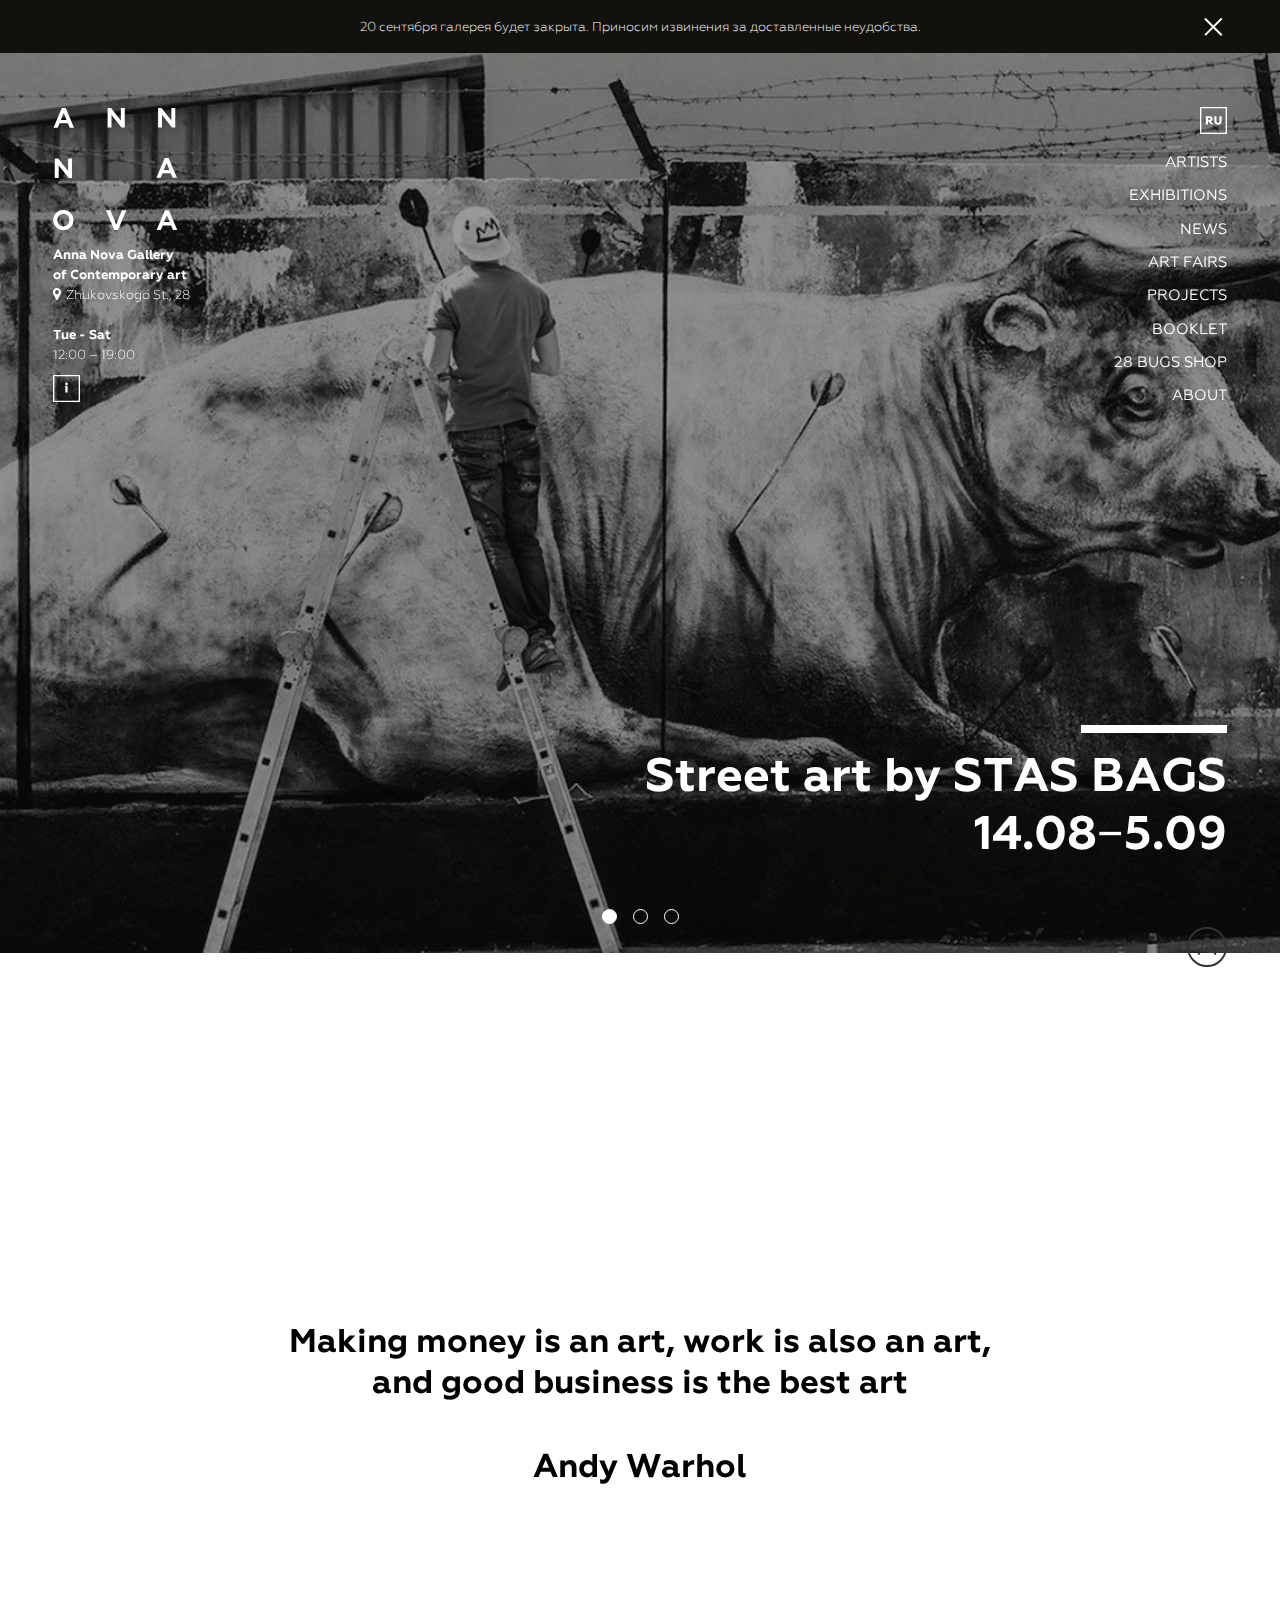
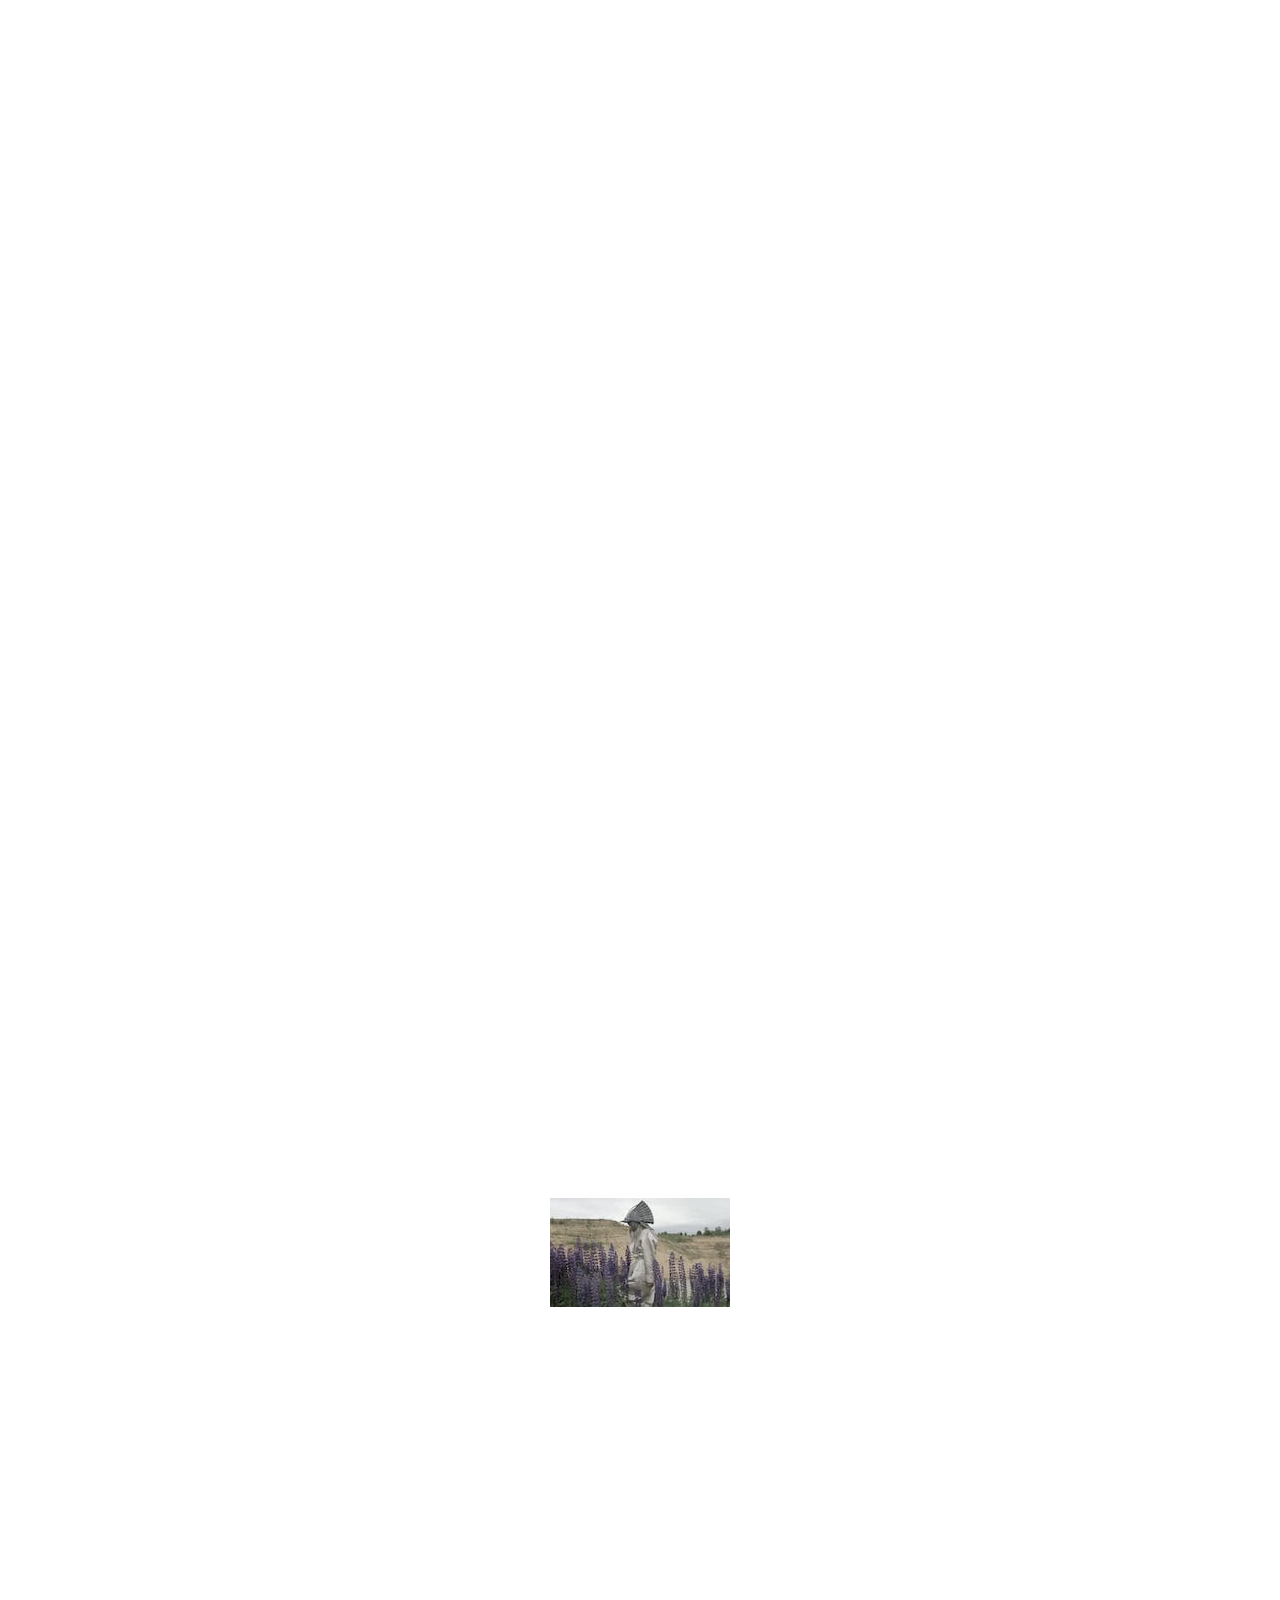
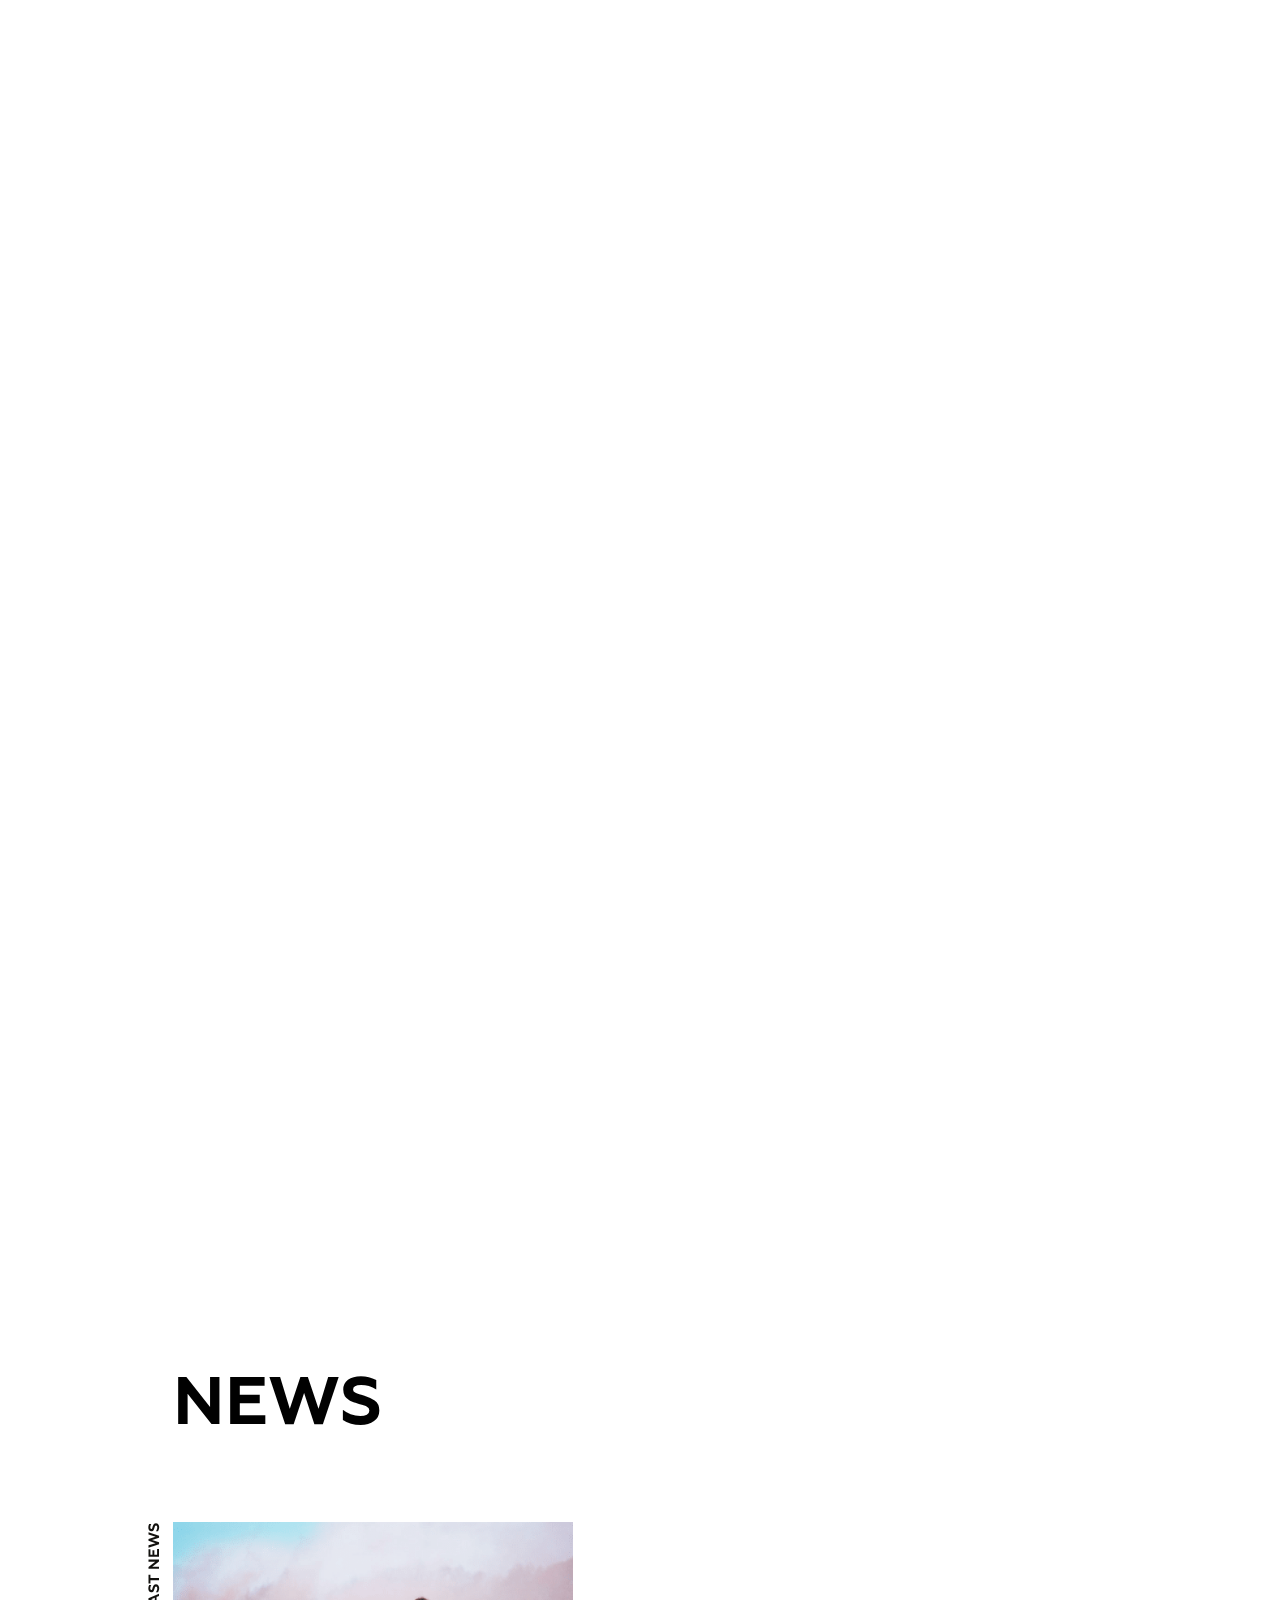
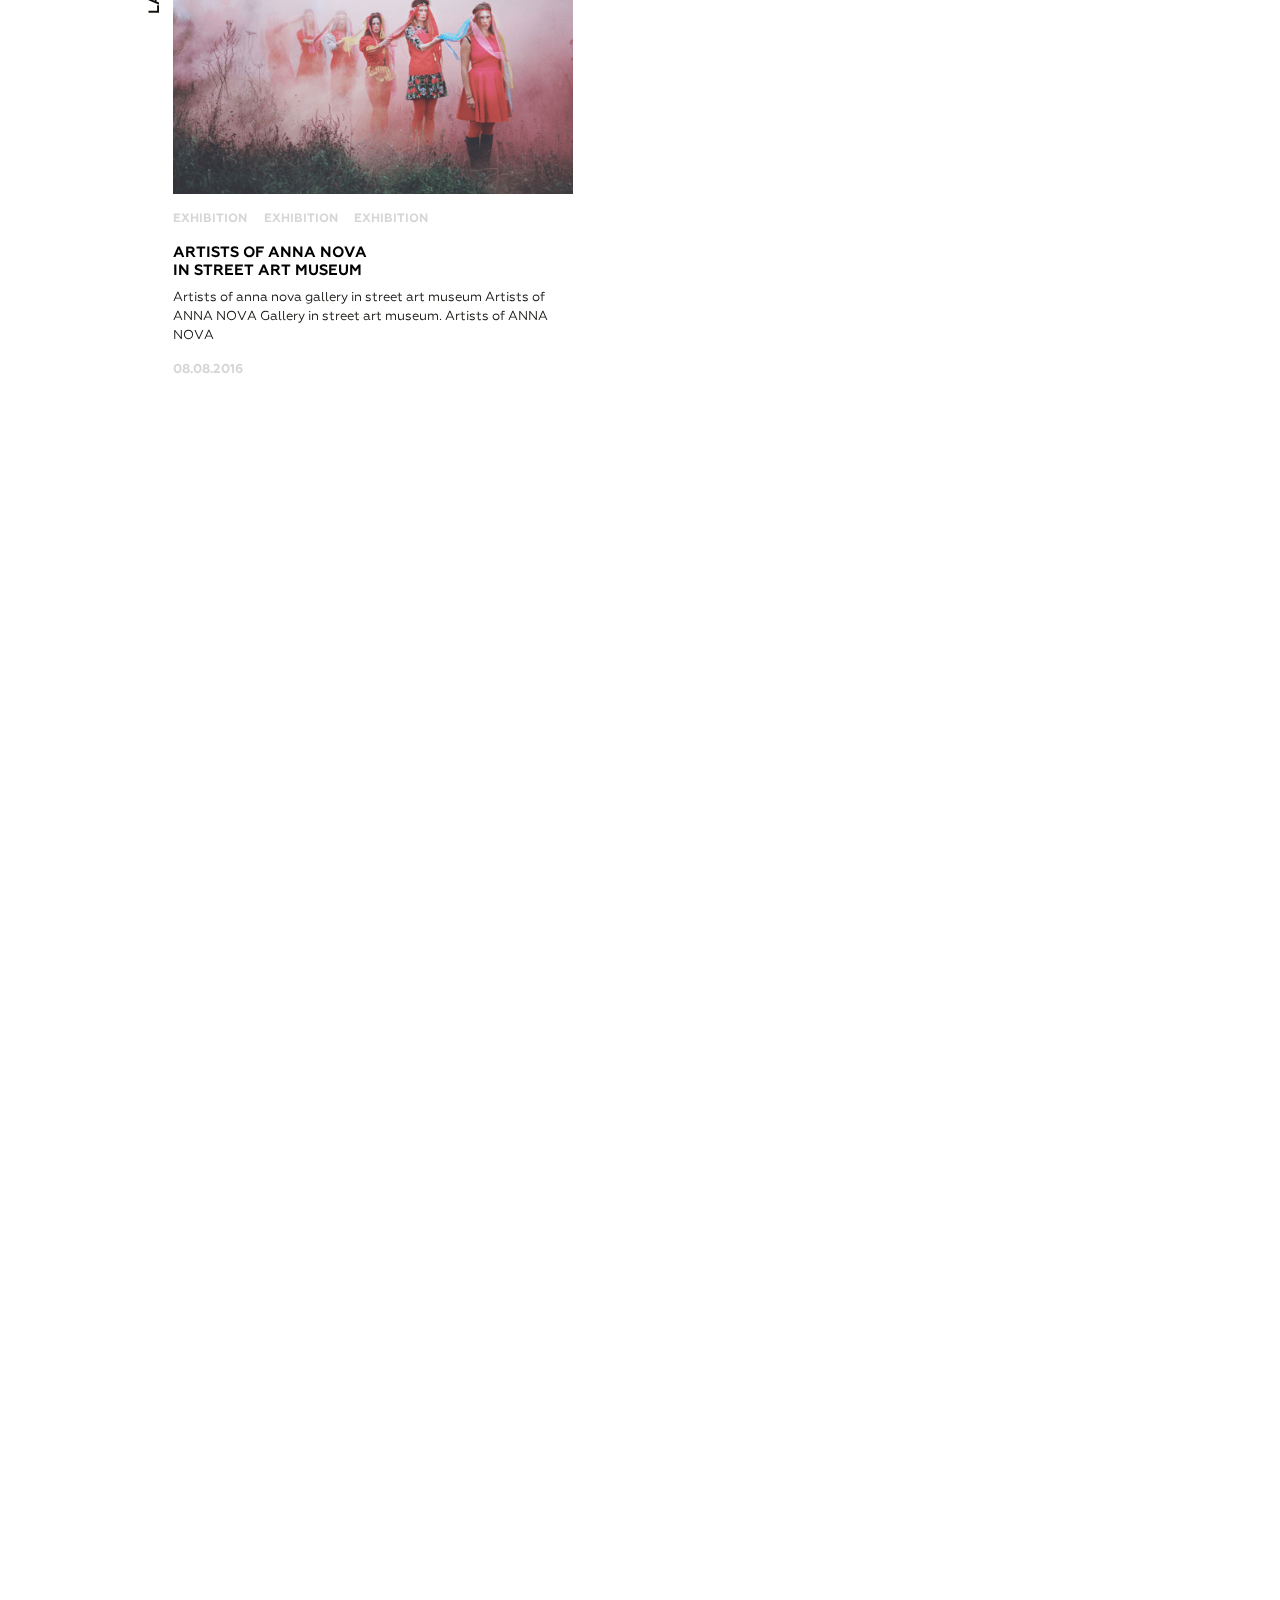
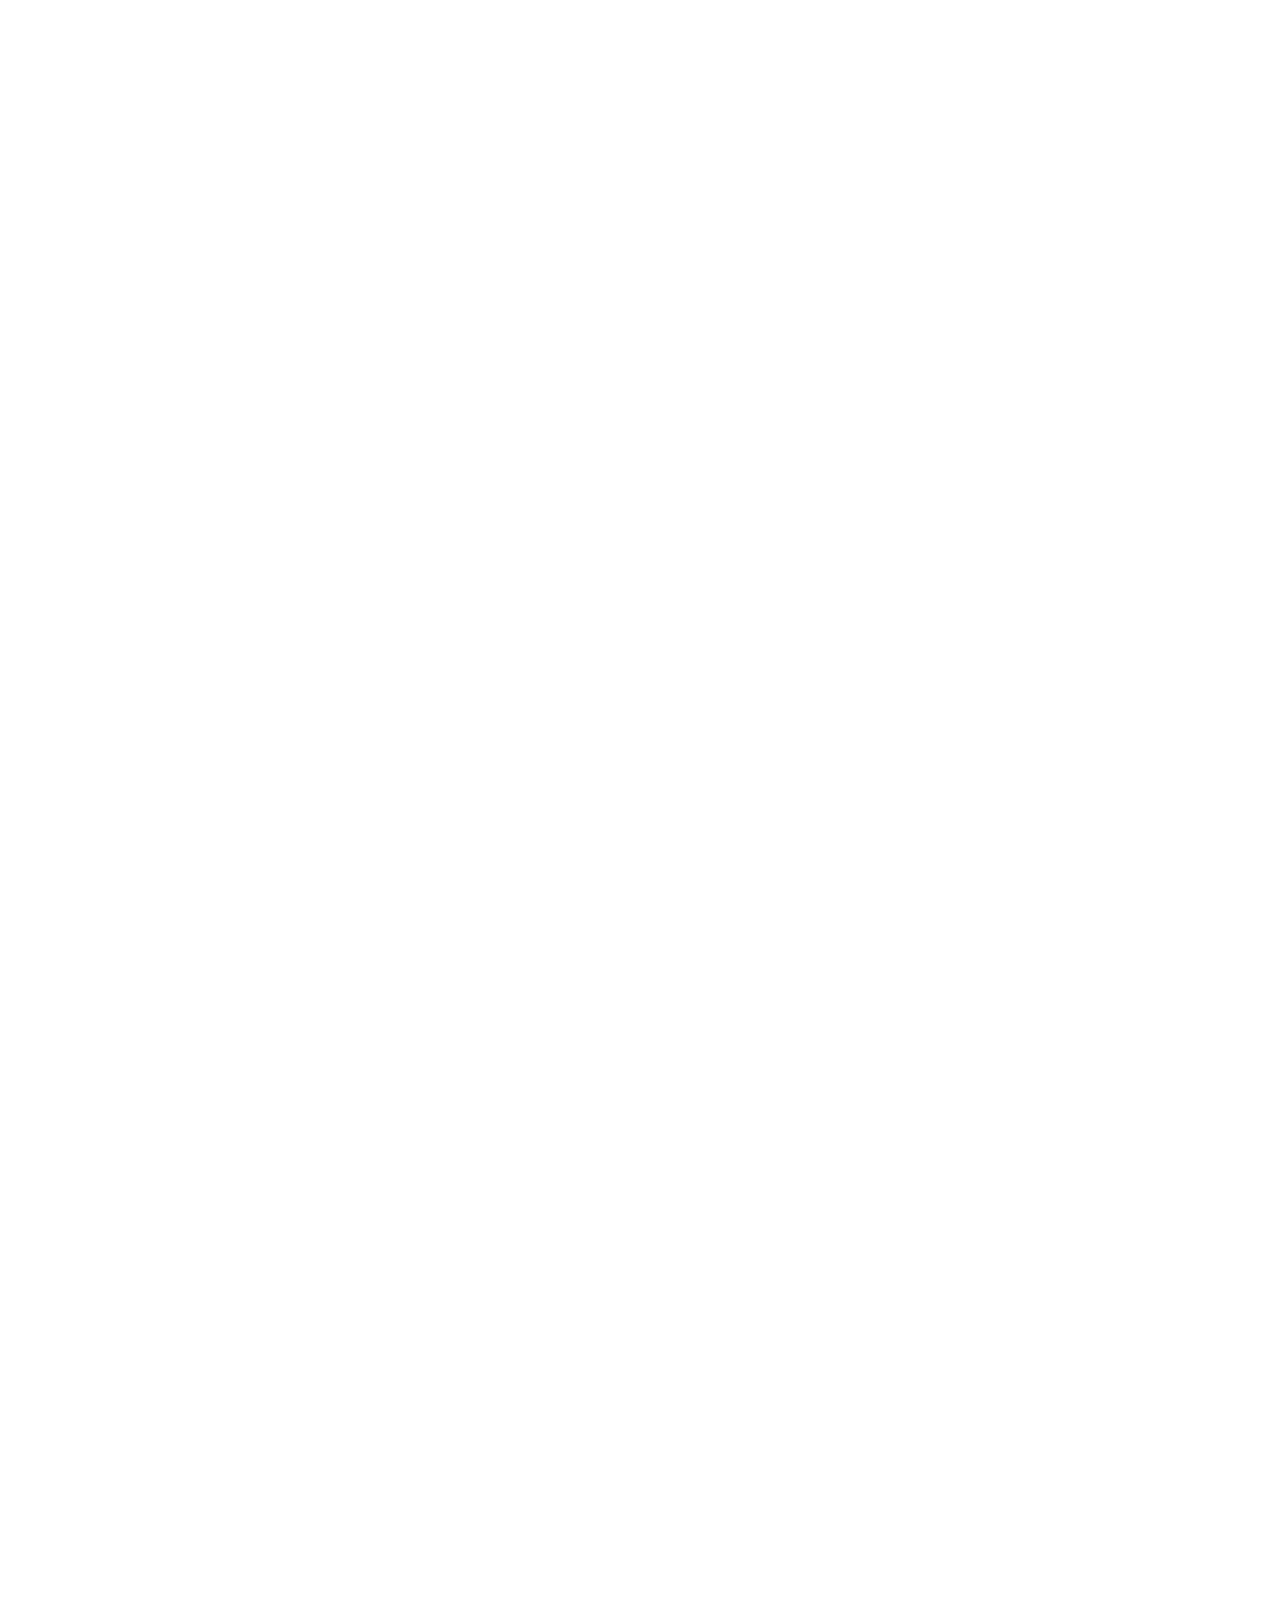
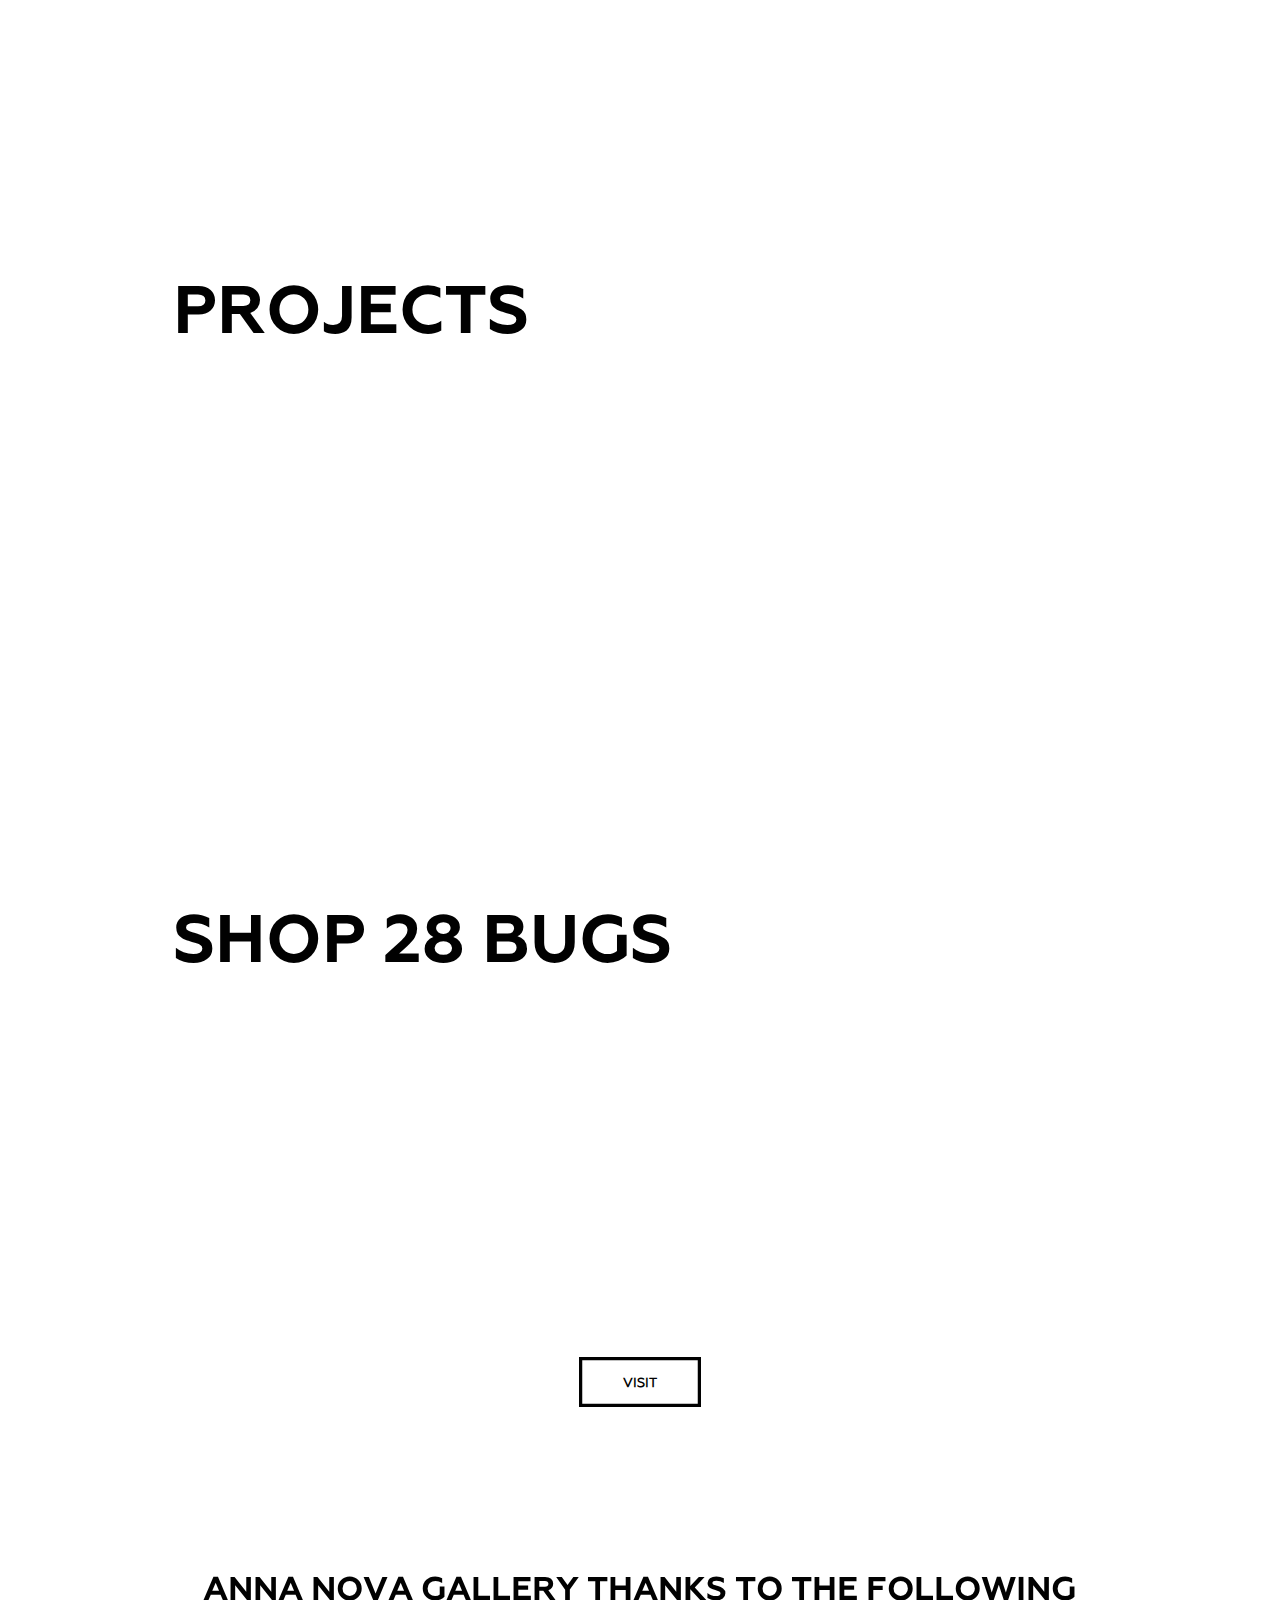
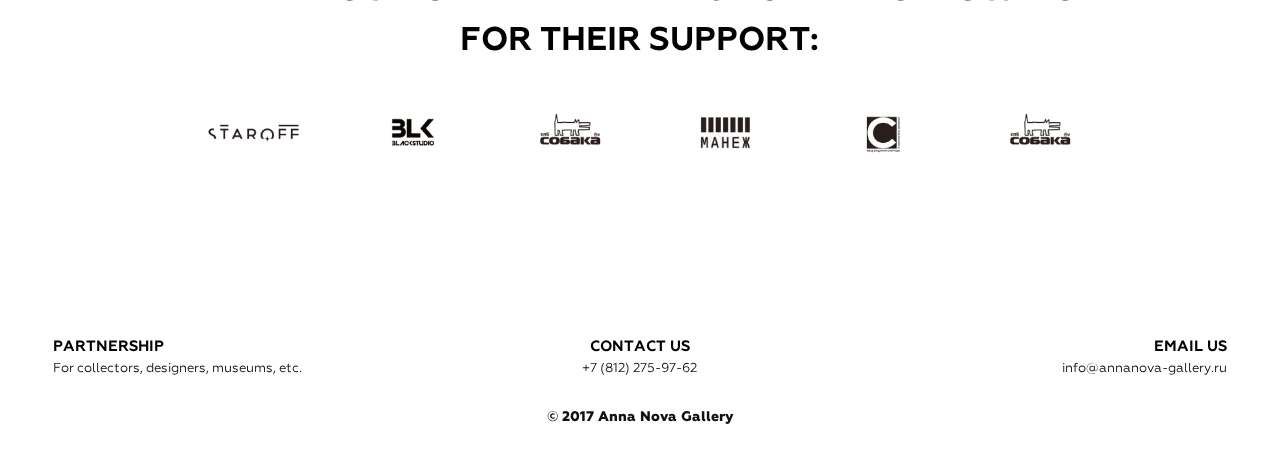
==== commit a327d75b: "90 - ANNANOVArelise" ====
--- a/index.html
+++ b/index.html
@@ -12,22 +12,37 @@
 		<style type="text/css">
 			.no-js #loader { display: none;  }
 			.js #loader { display: block; position: absolute; left: 100px; top: 0; }
-			.se-pre-con {
+			.an-loader {
 				position: fixed;
 				left: 0px;
 				top: 0px;
 				width: 100%;
 				height: 100%;
 				z-index: 9999;
-				background: url(images/Preloader_6.gif) center no-repeat #fff;
+				background: #fff;
 			}
+			.an-loader-img {
+				position: absolute;
+			    top: 50%;
+			    left: 50%;
+			    width: 120px;
+			    height: 120px;
+			    margin: -60px 0 0 -60px;
+				background: url(images/preload.svg) center no-repeat;
+				-webkit-animation:spin 4s linear infinite;
+			    -moz-animation:spin 4s linear infinite;
+			    animation:spin 4s linear infinite;
+			}
+			@-moz-keyframes spin { 100% { -moz-transform: rotate(360deg); } }
+			@-webkit-keyframes spin { 100% { -webkit-transform: rotate(360deg); } }
+			@keyframes spin { 100% { -webkit-transform: rotate(360deg); transform:rotate(360deg); } }
 		</style>
 	</head>
 
 	<body id="top" class="home-page">
 
 <!-- LOADER -->
-		<div class="an-loader"></div>
+		<div class="an-loader"><span class="an-loader-img"></span></div>
 
 <!-- NOTIFY -->
 		<div class="12u an-notify">
@@ -43,28 +58,30 @@
 
 <!-- NAV -->
 		<nav id="nav">
-			<a class="lg-black" href="index.html"></a>
-			<ul class="links align-right">
-				<li><a href="artists.html">ARTISTS</a></li>
-				<li><a>EXHIBITIONS</a></li>
-				<li><a href="news.html">NEWS</a></li>
-				<li><a>ART FAIRS</a></li>
-				<li><a>PROJECTS</a></li>
-				<li><a>BOOKLET</a></li>
-				<li><a>28 BUGS SHOP</a></li>
-				<li><a>ABOUT</a></li>
-				<li id="lang"><a></a></li>
-			</ul>
-			<ul class="nav-social">
-				<li class="telegram"><a></a></li>
-				<li class="insta"><a></a></li>
-				<li class="vk"><a></a></li>
-				<li class="fb"><a></a></li>
-			</ul>
-			<p>
+			<div class="nav-content">
+				<a class="lg-black only-small only-xsmall" href="index.html"></a>
+				<ul class="links align-right">
+					<li><a href="artists.html">ARTISTS</a></li>
+					<li><a>EXHIBITIONS</a></li>
+					<li><a href="news.html">NEWS</a></li>
+					<li><a>ART FAIRS</a></li>
+					<li><a>PROJECTS</a></li>
+					<li><a>BOOKLET</a></li>
+					<li><a>28 BUGS SHOP</a></li>
+					<li><a>ABOUT</a></li>
+					<li id="lang"><a></a></li>
+				</ul>
+				<ul class="nav-social">
+					<li class="telegram"><a></a></li>
+					<li class="insta"><a></a></li>
+					<li class="vk"><a></a></li>
+					<li class="fb"><a></a></li>
+				</ul>
+			</div>
+			<div class="nav-footer">
 				<a><i class="fa fa-map-marker" aria-hidden="true"></i>Zhukovskogo St., 28</a>
 				<span><strong>Tue - Sat</strong><br>12:00 – 19:00</span>
-			</p>
+			</div>
 		</nav>
 		<div id="nav-mask"></div>
 
--- a/assets/css/main.css
+++ b/assets/css/main.css
@@ -1,4 +1,4 @@
-﻿@import url(font-awesome.min.css);html,body,div,span,applet,object,iframe,h1,h2,h3,h4,h5,h6,p,blockquote,pre,a,abbr,acronym,address,big,cite,code,del,dfn,em,img,ins,kbd,q,s,samp,small,strike,strong,sub,sup,tt,var,b,u,i,center,dl,dt,dd,ol,ul,li,fieldset,form,label,legend,table,caption,tbody,tfoot,thead,tr,th,td,article,aside,canvas,details,embed,figure,figcaption,footer,header,hgroup,menu,nav,output,ruby,section,summary,time,mark,audio,video{margin:0;padding:0;border:0;font-size:100%;font:inherit;vertical-align:baseline}article,aside,details,figcaption,figure,footer,header,hgroup,menu,nav,section{display:block}body{line-height:1}ol,ul{list-style:none}blockquote,q{quotes:none}blockquote:before,blockquote:after,q:before,q:after{content:'';content:none}table{border-collapse:collapse;border-spacing:0}body{-webkit-text-size-adjust:none}*,*:before,*:after{-moz-box-sizing:border-box;-webkit-box-sizing:border-box;box-sizing:border-box}.container{margin-left:auto;margin-right:auto}.container.\31 25\25{width:100%;max-width:100em;min-width:80em}.container.\37 5\25{width:60em}.container.\35 0\25{width:40em}.container.\32 5\25{width:20em}.container{width:80em}@media screen and (max-width: 1920px){.container.\31 25\25{width:100%;max-width:100em;min-width:80em}.container.\37 5\25{width:60em}.container.\35 0\25{width:40em}.container.\32 5\25{width:20em}.container{width:80em}}@media screen and (max-width: 1280px){.container.\31 25\25{width:100%;max-width:87.5em;min-width:70em}.container.\37 5\25{width:52.5em}.container.\35 0\25{width:35em}.container.\32 5\25{width:17.5em}.container{width:70em}}@media screen and (max-width: 1024px){.container.\31 25\25{width:100%;max-width:112.5%;min-width:90%}.container.\37 5\25{width:67.5%}.container.\35 0\25{width:45%}.container.\32 5\25{width:22.5%}.container{width:90%}}@media screen and (max-width: 768px){.container.\31 25\25{width:100%;max-width:112.5%;min-width:90%}.container.\37 5\25{width:67.5%}.container.\35 0\25{width:45%}.container.\32 5\25{width:22.5%}.container{width:90% !important}}@media screen and (max-width: 480px){.container.\31 25\25{width:100%;max-width:125%;min-width:100%}.container.\37 5\25{width:75%}.container.\35 0\25{width:50%}.container.\32 5\25{width:25%}.container{width:100% !important}}.row{border-bottom:solid 1px transparent;-moz-box-sizing:border-box;-webkit-box-sizing:border-box;box-sizing:border-box}.row>*{float:left;-moz-box-sizing:border-box;-webkit-box-sizing:border-box;box-sizing:border-box}.row:after,.row:before{content:'';display:block;clear:both;height:0}.row.uniform>*>:first-child{margin-top:0}.row.uniform>*>:last-child{margin-bottom:0}.row.\30 \25>*{padding:0 0 0 0em}.row.\30 \25{margin:0 0 -1px 0em}.row.uniform.\30 \25>*{padding:0em 0 0 0em}.row.uniform.\30 \25{margin:0em 0 -1px 0em}.row>*{padding:0 0 0 2em}.row{margin:0 0 -1px -2em}.row.uniform>*{padding:2em 0 0 2em}.row.uniform{margin:-2em 0 -1px -2em}.row.\32 00\25>*{padding:0 0 0 4em}.row.\32 00\25{margin:0 0 -1px -4em}.row.uniform.\32 00\25>*{padding:4em 0 0 4em}.row.uniform.\32 00\25{margin:-4em 0 -1px -4em}.row.\31 50\25>*{padding:0 0 0 3em}.row.\31 50\25{margin:0 0 -1px -3em}.row.uniform.\31 50\25>*{padding:3em 0 0 3em}.row.uniform.\31 50\25{margin:-3em 0 -1px -3em}.row.\35 0\25>*{padding:0 0 0 1em}.row.\35 0\25{margin:0 0 -1px -1em}.row.uniform.\35 0\25>*{padding:1em 0 0 1em}.row.uniform.\35 0\25{margin:-1em 0 -1px -1em}.row.\32 5\25>*{padding:0 0 0 .5em}.row.\32 5\25{margin:0 0 -1px -.5em}.row.uniform.\32 5\25>*{padding:.5em 0 0 .5em}.row.uniform.\32 5\25{margin:-.5em 0 -1px -.5em}.\31 2u,.\31 2u\24{width:100%;clear:none;margin-left:0}.\31 1u,.\31 1u\24{width:91.6666666667%;clear:none;margin-left:0}.\31 0u,.\31 0u\24{width:83.3333333333%;clear:none;margin-left:0}.\39 u,.\39 u\24{width:75%;clear:none;margin-left:0}.\38 u,.\38 u\24{width:66.6666666667%;clear:none;margin-left:0}.\37 u,.\37 u\24{width:58.3333333333%;clear:none;margin-left:0}.\36 u,.\36 u\24{width:50%;clear:none;margin-left:0}.\35 u,.\35 u\24{width:41.6666666667%;clear:none;margin-left:0}.\34 u,.\34 u\24{width:33.3333333333%;clear:none;margin-left:0}.\33 u,.\33 u\24{width:25%;clear:none;margin-left:0}.\32 u,.\32 u\24{width:16.6666666667%;clear:none;margin-left:0}.\31 u,.\31 u\24{width:8.3333333333%;clear:none;margin-left:0}.\31 2u\24+*,.\31 1u\24+*,.\31 0u\24+*,.\39 u\24+*,.\38 u\24+*,.\37 u\24+*,.\36 u\24+*,.\35 u\24+*,.\34 u\24+*,.\33 u\24+*,.\32 u\24+*,.\31 u\24+*{clear:left}.\-11u{margin-left:91.6666666667%}.\-10u{margin-left:83.3333333333%}.\-9u{margin-left:75%}.\-8u{margin-left:66.6666666667%}.\-7u{margin-left:58.3333333333%}.\-6u{margin-left:50%}.\-5u{margin-left:41.6666666667%}.\-4u{margin-left:33.3333333333%}.\-3u{margin-left:25%}.\-2u{margin-left:16.6666666667%}.\-1u{margin-left:8.3333333333%}@media screen and (max-width: 1920px){.row>*{padding:0 0 0 2em}.row{margin:0 0 -1px -2em}.row.uniform>*{padding:2em 0 0 2em}.row.uniform{margin:-2em 0 -1px -2em}.row.\32 00\25>*{padding:0 0 0 4em}.row.\32 00\25{margin:0 0 -1px -4em}.row.uniform.\32 00\25>*{padding:4em 0 0 4em}.row.uniform.\32 00\25{margin:-4em 0 -1px -4em}.row.\31 50\25>*{padding:0 0 0 3em}.row.\31 50\25{margin:0 0 -1px -3em}.row.uniform.\31 50\25>*{padding:3em 0 0 3em}.row.uniform.\31 50\25{margin:-3em 0 -1px -3em}.row.\35 0\25>*{padding:0 0 0 1em}.row.\35 0\25{margin:0 0 -1px -1em}.row.uniform.\35 0\25>*{padding:1em 0 0 1em}.row.uniform.\35 0\25{margin:-1em 0 -1px -1em}.row.\32 5\25>*{padding:0 0 0 .5em}.row.\32 5\25{margin:0 0 -1px -.5em}.row.uniform.\32 5\25>*{padding:.5em 0 0 .5em}.row.uniform.\32 5\25{margin:-.5em 0 -1px -.5em}.\31 2u\28xlarge\29,.\31 2u\24\28xlarge\29{width:100%;clear:none;margin-left:0}.\31 1u\28xlarge\29,.\31 1u\24\28xlarge\29{width:91.6666666667%;clear:none;margin-left:0}.\31 0u\28xlarge\29,.\31 0u\24\28xlarge\29{width:83.3333333333%;clear:none;margin-left:0}.\39 u\28xlarge\29,.\39 u\24\28xlarge\29{width:75%;clear:none;margin-left:0}.\38 u\28xlarge\29,.\38 u\24\28xlarge\29{width:66.6666666667%;clear:none;margin-left:0}.\37 u\28xlarge\29,.\37 u\24\28xlarge\29{width:58.3333333333%;clear:none;margin-left:0}.\36 u\28xlarge\29,.\36 u\24\28xlarge\29{width:50%;clear:none;margin-left:0}.\35 u\28xlarge\29,.\35 u\24\28xlarge\29{width:41.6666666667%;clear:none;margin-left:0}.\34 u\28xlarge\29,.\34 u\24\28xlarge\29{width:33.3333333333%;clear:none;margin-left:0}.\33 u\28xlarge\29,.\33 u\24\28xlarge\29{width:25%;clear:none;margin-left:0}.\32 u\28xlarge\29,.\32 u\24\28xlarge\29{width:16.6666666667%;clear:none;margin-left:0}.\31 u\28xlarge\29,.\31 u\24\28xlarge\29{width:8.3333333333%;clear:none;margin-left:0}.\31 2u\24\28xlarge\29+*,.\31 1u\24\28xlarge\29+*,.\31 0u\24\28xlarge\29+*,.\39 u\24\28xlarge\29+*,.\38 u\24\28xlarge\29+*,.\37 u\24\28xlarge\29+*,.\36 u\24\28xlarge\29+*,.\35 u\24\28xlarge\29+*,.\34 u\24\28xlarge\29+*,.\33 u\24\28xlarge\29+*,.\32 u\24\28xlarge\29+*,.\31 u\24\28xlarge\29+*{clear:left}.\-11u\28xlarge\29{margin-left:91.6666666667%}.\-10u\28xlarge\29{margin-left:83.3333333333%}.\-9u\28xlarge\29{margin-left:75%}.\-8u\28xlarge\29{margin-left:66.6666666667%}.\-7u\28xlarge\29{margin-left:58.3333333333%}.\-6u\28xlarge\29{margin-left:50%}.\-5u\28xlarge\29{margin-left:41.6666666667%}.\-4u\28xlarge\29{margin-left:33.3333333333%}.\-3u\28xlarge\29{margin-left:25%}.\-2u\28xlarge\29{margin-left:16.6666666667%}.\-1u\28xlarge\29{margin-left:8.3333333333%}}@media screen and (max-width: 1280px){.row>*{padding:0 0 0 1.5em}.row{margin:0 0 -1px -1.5em}.row.uniform>*{padding:1.5em 0 0 1.5em}.row.uniform{margin:-1.5em 0 -1px -1.5em}.row.\32 00\25>*{padding:0 0 0 3em}.row.\32 00\25{margin:0 0 -1px -3em}.row.uniform.\32 00\25>*{padding:3em 0 0 3em}.row.uniform.\32 00\25{margin:-3em 0 -1px -3em}.row.\31 50\25>*{padding:0 0 0 2.25em}.row.\31 50\25{margin:0 0 -1px -2.25em}.row.uniform.\31 50\25>*{padding:2.25em 0 0 2.25em}.row.uniform.\31 50\25{margin:-2.25em 0 -1px -2.25em}.row.\35 0\25>*{padding:0 0 0 .75em}.row.\35 0\25{margin:0 0 -1px -.75em}.row.uniform.\35 0\25>*{padding:.75em 0 0 .75em}.row.uniform.\35 0\25{margin:-.75em 0 -1px -.75em}.row.\32 5\25>*{padding:0 0 0 .375em}.row.\32 5\25{margin:0 0 -1px -.375em}.row.uniform.\32 5\25>*{padding:.375em 0 0 .375em}.row.uniform.\32 5\25{margin:-.375em 0 -1px -.375em}.\31 2u\28large\29,.\31 2u\24\28large\29{width:100%;clear:none;margin-left:0}.\31 1u\28large\29,.\31 1u\24\28large\29{width:91.6666666667%;clear:none;margin-left:0}.\31 0u\28large\29,.\31 0u\24\28large\29{width:83.3333333333%;clear:none;margin-left:0}.\39 u\28large\29,.\39 u\24\28large\29{width:75%;clear:none;margin-left:0}.\38 u\28large\29,.\38 u\24\28large\29{width:66.6666666667%;clear:none;margin-left:0}.\37 u\28large\29,.\37 u\24\28large\29{width:58.3333333333%;clear:none;margin-left:0}.\36 u\28large\29,.\36 u\24\28large\29{width:50%;clear:none;margin-left:0}.\35 u\28large\29,.\35 u\24\28large\29{width:41.6666666667%;clear:none;margin-left:0}.\34 u\28large\29,.\34 u\24\28large\29{width:33.3333333333%;clear:none;margin-left:0}.\33 u\28large\29,.\33 u\24\28large\29{width:25%;clear:none;margin-left:0}.\32 u\28large\29,.\32 u\24\28large\29{width:16.6666666667%;clear:none;margin-left:0}.\31 u\28large\29,.\31 u\24\28large\29{width:8.3333333333%;clear:none;margin-left:0}.\31 2u\24\28large\29+*,.\31 1u\24\28large\29+*,.\31 0u\24\28large\29+*,.\39 u\24\28large\29+*,.\38 u\24\28large\29+*,.\37 u\24\28large\29+*,.\36 u\24\28large\29+*,.\35 u\24\28large\29+*,.\34 u\24\28large\29+*,.\33 u\24\28large\29+*,.\32 u\24\28large\29+*,.\31 u\24\28large\29+*{clear:left}.\-11u\28large\29{margin-left:91.6666666667%}.\-10u\28large\29{margin-left:83.3333333333%}.\-9u\28large\29{margin-left:75%}.\-8u\28large\29{margin-left:66.6666666667%}.\-7u\28large\29{margin-left:58.3333333333%}.\-6u\28large\29{margin-left:50%}.\-5u\28large\29{margin-left:41.6666666667%}.\-4u\28large\29{margin-left:33.3333333333%}.\-3u\28large\29{margin-left:25%}.\-2u\28large\29{margin-left:16.6666666667%}.\-1u\28large\29{margin-left:8.3333333333%}}@media screen and (max-width: 1024px){.row>*{padding:0 0 0 1.5em}.row{margin:0 0 -1px -1.5em}.row.uniform>*{padding:1.5em 0 0 1.5em}.row.uniform{margin:-1.5em 0 -1px -1.5em}.row.\32 00\25>*{padding:0 0 0 3em}.row.\32 00\25{margin:0 0 -1px -3em}.row.uniform.\32 00\25>*{padding:3em 0 0 3em}.row.uniform.\32 00\25{margin:-3em 0 -1px -3em}.row.\31 50\25>*{padding:0 0 0 2.25em}.row.\31 50\25{margin:0 0 -1px -2.25em}.row.uniform.\31 50\25>*{padding:2.25em 0 0 2.25em}.row.uniform.\31 50\25{margin:-2.25em 0 -1px -2.25em}.row.\35 0\25>*{padding:0 0 0 .75em}.row.\35 0\25{margin:0 0 -1px -.75em}.row.uniform.\35 0\25>*{padding:.75em 0 0 .75em}.row.uniform.\35 0\25{margin:-.75em 0 -1px -.75em}.row.\32 5\25>*{padding:0 0 0 .375em}.row.\32 5\25{margin:0 0 -1px -.375em}.row.uniform.\32 5\25>*{padding:.375em 0 0 .375em}.row.uniform.\32 5\25{margin:-.375em 0 -1px -.375em}.\31 2u\28medium\29,.\31 2u\24\28medium\29{width:100%;clear:none;margin-left:0}.\31 1u\28medium\29,.\31 1u\24\28medium\29{width:91.6666666667%;clear:none;margin-left:0}.\31 0u\28medium\29,.\31 0u\24\28medium\29{width:83.3333333333%;clear:none;margin-left:0}.\39 u\28medium\29,.\39 u\24\28medium\29{width:75%;clear:none;margin-left:0}.\38 u\28medium\29,.\38 u\24\28medium\29{width:66.6666666667%;clear:none;margin-left:0}.\37 u\28medium\29,.\37 u\24\28medium\29{width:58.3333333333%;clear:none;margin-left:0}.\36 u\28medium\29,.\36 u\24\28medium\29{width:50%;clear:none;margin-left:0}.\35 u\28medium\29,.\35 u\24\28medium\29{width:41.6666666667%;clear:none;margin-left:0}.\34 u\28medium\29,.\34 u\24\28medium\29{width:33.3333333333%;clear:none;margin-left:0}.\33 u\28medium\29,.\33 u\24\28medium\29{width:25%;clear:none;margin-left:0}.\32 u\28medium\29,.\32 u\24\28medium\29{width:16.6666666667%;clear:none;margin-left:0}.\31 u\28medium\29,.\31 u\24\28medium\29{width:8.3333333333%;clear:none;margin-left:0}.\31 2u\24\28medium\29+*,.\31 1u\24\28medium\29+*,.\31 0u\24\28medium\29+*,.\39 u\24\28medium\29+*,.\38 u\24\28medium\29+*,.\37 u\24\28medium\29+*,.\36 u\24\28medium\29+*,.\35 u\24\28medium\29+*,.\34 u\24\28medium\29+*,.\33 u\24\28medium\29+*,.\32 u\24\28medium\29+*,.\31 u\24\28medium\29+*{clear:left}.\-11u\28medium\29{margin-left:91.6666666667%}.\-10u\28medium\29{margin-left:83.3333333333%}.\-9u\28medium\29{margin-left:75%}.\-8u\28medium\29{margin-left:66.6666666667%}.\-7u\28medium\29{margin-left:58.3333333333%}.\-6u\28medium\29{margin-left:50%}.\-5u\28medium\29{margin-left:41.6666666667%}.\-4u\28medium\29{margin-left:33.3333333333%}.\-3u\28medium\29{margin-left:25%}.\-2u\28medium\29{margin-left:16.6666666667%}.\-1u\28medium\29{margin-left:8.3333333333%}}@media screen and (max-width: 768px){.row>*{padding:0 0 0 1.25em}.row{margin:0 0 -1px -1.25em}.row.uniform>*{padding:1.25em 0 0 1.25em}.row.uniform{margin:-1.25em 0 -1px -1.25em}.row.\32 00\25>*{padding:0 0 0 2.5em}.row.\32 00\25{margin:0 0 -1px -2.5em}.row.uniform.\32 00\25>*{padding:2.5em 0 0 2.5em}.row.uniform.\32 00\25{margin:-2.5em 0 -1px -2.5em}.row.\31 50\25>*{padding:0 0 0 1.875em}.row.\31 50\25{margin:0 0 -1px -1.875em}.row.uniform.\31 50\25>*{padding:1.875em 0 0 1.875em}.row.uniform.\31 50\25{margin:-1.875em 0 -1px -1.875em}.row.\35 0\25>*{padding:0 0 0 .625em}.row.\35 0\25{margin:0 0 -1px -.625em}.row.uniform.\35 0\25>*{padding:.625em 0 0 .625em}.row.uniform.\35 0\25{margin:-.625em 0 -1px -.625em}.row.\32 5\25>*{padding:0 0 0 .3125em}.row.\32 5\25{margin:0 0 -1px -.3125em}.row.uniform.\32 5\25>*{padding:.3125em 0 0 .3125em}.row.uniform.\32 5\25{margin:-.3125em 0 -1px -.3125em}.\31 2u\28small\29,.\31 2u\24\28small\29{width:100%;clear:none;margin-left:0}.\31 1u\28small\29,.\31 1u\24\28small\29{width:91.6666666667%;clear:none;margin-left:0}.\31 0u\28small\29,.\31 0u\24\28small\29{width:83.3333333333%;clear:none;margin-left:0}.\39 u\28small\29,.\39 u\24\28small\29{width:75%;clear:none;margin-left:0}.\38 u\28small\29,.\38 u\24\28small\29{width:66.6666666667%;clear:none;margin-left:0}.\37 u\28small\29,.\37 u\24\28small\29{width:58.3333333333%;clear:none;margin-left:0}.\36 u\28small\29,.\36 u\24\28small\29{width:50%;clear:none;margin-left:0}.\35 u\28small\29,.\35 u\24\28small\29{width:41.6666666667%;clear:none;margin-left:0}.\34 u\28small\29,.\34 u\24\28small\29{width:33.3333333333%;clear:none;margin-left:0}.\33 u\28small\29,.\33 u\24\28small\29{width:25%;clear:none;margin-left:0}.\32 u\28small\29,.\32 u\24\28small\29{width:16.6666666667%;clear:none;margin-left:0}.\31 u\28small\29,.\31 u\24\28small\29{width:8.3333333333%;clear:none;margin-left:0}.\31 2u\24\28small\29+*,.\31 1u\24\28small\29+*,.\31 0u\24\28small\29+*,.\39 u\24\28small\29+*,.\38 u\24\28small\29+*,.\37 u\24\28small\29+*,.\36 u\24\28small\29+*,.\35 u\24\28small\29+*,.\34 u\24\28small\29+*,.\33 u\24\28small\29+*,.\32 u\24\28small\29+*,.\31 u\24\28small\29+*{clear:left}.\-11u\28small\29{margin-left:91.6666666667%}.\-10u\28small\29{margin-left:83.3333333333%}.\-9u\28small\29{margin-left:75%}.\-8u\28small\29{margin-left:66.6666666667%}.\-7u\28small\29{margin-left:58.3333333333%}.\-6u\28small\29{margin-left:50%}.\-5u\28small\29{margin-left:41.6666666667%}.\-4u\28small\29{margin-left:33.3333333333%}.\-3u\28small\29{margin-left:25%}.\-2u\28small\29{margin-left:16.6666666667%}.\-1u\28small\29{margin-left:8.3333333333%}}@media screen and (max-width: 480px){.row>*{padding:0 0 0 1.25em}.row{margin:0 0 -1px -1.25em}.row.uniform>*{padding:1.25em 0 0 1.25em}.row.uniform{margin:-1.25em 0 -1px -1.25em}.row.\32 00\25>*{padding:0 0 0 2.5em}.row.\32 00\25{margin:0 0 -1px -2.5em}.row.uniform.\32 00\25>*{padding:2.5em 0 0 2.5em}.row.uniform.\32 00\25{margin:-2.5em 0 -1px -2.5em}.row.\31 50\25>*{padding:0 0 0 1.875em}.row.\31 50\25{margin:0 0 -1px -1.875em}.row.uniform.\31 50\25>*{padding:1.875em 0 0 1.875em}.row.uniform.\31 50\25{margin:-1.875em 0 -1px -1.875em}.row.\35 0\25>*{padding:0 0 0 .625em}.row.\35 0\25{margin:0 0 -1px -.625em}.row.uniform.\35 0\25>*{padding:.625em 0 0 .625em}.row.uniform.\35 0\25{margin:-.625em 0 -1px -.625em}.row.\32 5\25>*{padding:0 0 0 .3125em}.row.\32 5\25{margin:0 0 -1px -.3125em}.row.uniform.\32 5\25>*{padding:.3125em 0 0 .3125em}.row.uniform.\32 5\25{margin:-.3125em 0 -1px -.3125em}.\31 2u\28xsmall\29,.\31 2u\24\28xsmall\29{width:100%;clear:none;margin-left:0}.\31 1u\28xsmall\29,.\31 1u\24\28xsmall\29{width:91.6666666667%;clear:none;margin-left:0}.\31 0u\28xsmall\29,.\31 0u\24\28xsmall\29{width:83.3333333333%;clear:none;margin-left:0}.\39 u\28xsmall\29,.\39 u\24\28xsmall\29{width:75%;clear:none;margin-left:0}.\38 u\28xsmall\29,.\38 u\24\28xsmall\29{width:66.6666666667%;clear:none;margin-left:0}.\37 u\28xsmall\29,.\37 u\24\28xsmall\29{width:58.3333333333%;clear:none;margin-left:0}.\36 u\28xsmall\29,.\36 u\24\28xsmall\29{width:50%;clear:none;margin-left:0}.\35 u\28xsmall\29,.\35 u\24\28xsmall\29{width:41.6666666667%;clear:none;margin-left:0}.\34 u\28xsmall\29,.\34 u\24\28xsmall\29{width:33.3333333333%;clear:none;margin-left:0}.\33 u\28xsmall\29,.\33 u\24\28xsmall\29{width:25%;clear:none;margin-left:0}.\32 u\28xsmall\29,.\32 u\24\28xsmall\29{width:16.6666666667%;clear:none;margin-left:0}.\31 u\28xsmall\29,.\31 u\24\28xsmall\29{width:8.3333333333%;clear:none;margin-left:0}.\31 2u\24\28xsmall\29+*,.\31 1u\24\28xsmall\29+*,.\31 0u\24\28xsmall\29+*,.\39 u\24\28xsmall\29+*,.\38 u\24\28xsmall\29+*,.\37 u\24\28xsmall\29+*,.\36 u\24\28xsmall\29+*,.\35 u\24\28xsmall\29+*,.\34 u\24\28xsmall\29+*,.\33 u\24\28xsmall\29+*,.\32 u\24\28xsmall\29+*,.\31 u\24\28xsmall\29+*{clear:left}.\-11u\28xsmall\29{margin-left:91.6666666667%}.\-10u\28xsmall\29{margin-left:83.3333333333%}.\-9u\28xsmall\29{margin-left:75%}.\-8u\28xsmall\29{margin-left:66.6666666667%}.\-7u\28xsmall\29{margin-left:58.3333333333%}.\-6u\28xsmall\29{margin-left:50%}.\-5u\28xsmall\29{margin-left:41.6666666667%}.\-4u\28xsmall\29{margin-left:33.3333333333%}.\-3u\28xsmall\29{margin-left:25%}.\-2u\28xsmall\29{margin-left:16.6666666667%}.\-1u\28xsmall\29{margin-left:8.3333333333%}}@-ms-viewport{width:device-width}body{-ms-overflow-style:scrollbar;-moz-transition:background-image .5s ease-in-out;-webkit-transition:background-image .5s ease-in-out;-ms-transition:background-image .5s ease-in-out;transition:background-image .5s ease-in-out;-webkit-font-smoothing:subpixel-antialiased !important}@media screen and (max-width: 480px){html,body{min-width:320px}}body{background:#fff}body.artists-page{background-image:url(../../images/artists/artists-bg.jpg);background-repeat:no-repeat;background-position:center;background-size:cover;min-height:100vh}body.is-loading *,body.is-loading *:before,body.is-loading *:after{-moz-animation:none !important;-webkit-animation:none !important;-ms-animation:none !important;animation:none !important;-moz-transition:none !important;-webkit-transition:none !important;-ms-transition:none !important;transition:none !important}.panel.shop{padding-bottom:50px}body,input,select,textarea{color:#12110e;font-family:"geometriaregular";font-size:10pt;font-weight:normal;line-height:1.65}@media screen and (max-width: 1920px){body,input,select,textarea{font-size:10pt}}@media screen and (max-width: 1280px){body,input,select,textarea{font-size:10pt}}@media screen and (max-width: 1024px){body,input,select,textarea{font-size:10pt}}@media screen and (max-width: 768px){body,input,select,textarea{font-size:10pt}}@media screen and (max-width: 480px){body,input,select,textarea{font-size:10pt}}a{text-decoration:underline}a:hover{text-decoration:none}strong,b{color:#010101;font-weight:bold}em,i{font-style:italic}p{margin:0 0 2em 0}h1,h2,h3,h4,h5,h6{color:#010101;font-weight:bold;font-family:"geometriabold";line-height:1.5;margin:0 0 1em 0}h1 a,h2 a,h3 a,h4 a,h5 a,h6 a{color:inherit;text-decoration:none}h1{font-size:7.5em;text-transform:uppercase}@media screen and (max-width: 480px){h1{font-size:4.2em;padding-left:0.35em}}h2{font-size:2.5em}@media screen and (max-width: 480px){h2{font-size:1.5em}}h2.block-title{font-size:5em;text-transform:uppercase;padding:0;margin-bottom:-0.6em;z-index:1;position:relative}@media screen and (max-width: 480px){h2.block-title{font-size:4em;line-height:1em;margin-bottom:0;padding-left:20px !important}}h3{font-size:1.35em}h4{font-size:1.1em}h5{font-size:0.9em}h6{font-size:0.7em}sub{font-size:0.8em;position:relative;top:0.5em}sup{font-size:0.8em;position:relative;top:-0.5em}blockquote{border-left:solid 4px rgba(144,144,144,0.25);font-style:italic;margin:0 0 2em 0;padding:.5em 0 .5em 2em}code{background:rgba(144,144,144,0.075);border-radius:4px;border:solid 1px rgba(144,144,144,0.25);font-family:"Courier New",monospace;font-size:0.9em;margin:0 0.25em;padding:0.25em 0.65em}pre{-webkit-overflow-scrolling:touch;font-family:"Courier New",monospace;font-size:0.9em;margin:0 0 2em 0}pre code{display:block;line-height:1.75;padding:1em 1.5em;overflow-x:auto}hr{border:0;border-bottom:solid 1px rgba(144,144,144,0.25);margin:2em 0}hr.major{margin:3em 0}hr.trans{opacity:0;clear:both;margin:4em 0}hr.bold{border-bottom:solid 6px #fff}@media screen and (max-width: 1920px){hr.bold{border-width:8px}}.align-left{text-align:left}.align-center{text-align:center}.align-right{text-align:right}.grid-item{width:50%}.grid-sizer{width:50%}section.special,article.special{text-align:center}header p{color:#d6d6d6;position:relative;margin:0 0 1.5em 0}header h2+p{font-size:1.25em;margin-top:-1em}header h3+p{font-size:1.1em;margin-top:-.8em}header h4+p,header h5+p,header h6+p{font-size:0.9em;margin-top:-.6em}form{margin:0 0 2em 0}label{color:#010101;display:block;font-size:0.9em;font-weight:bold;margin:0 0 1em 0}input[type="text"],input[type="password"],input[type="email"],input[type="tel"],select,textarea{-moz-appearance:none;-webkit-appearance:none;-ms-appearance:none;appearance:none;background:rgba(144,144,144,0.075);border-radius:4px;border:none;border:solid 1px rgba(144,144,144,0.25);color:inherit;display:block;outline:0;padding:0 1em;text-decoration:none;width:100%}input[type="text"]:invalid,input[type="password"]:invalid,input[type="email"]:invalid,input[type="tel"]:invalid,select:invalid,textarea:invalid{box-shadow:none}input[type="text"]:focus,input[type="password"]:focus,input[type="email"]:focus,input[type="tel"]:focus,select:focus,textarea:focus{border-color:#fff;box-shadow:0 0 0 1px #fff}.select-wrapper{text-decoration:none;display:block;position:relative}.select-wrapper:before{content:"";-moz-osx-font-smoothing:grayscale;-webkit-font-smoothing:antialiased;font-family:FontAwesome;font-style:normal;font-weight:normal;text-transform:none !important}.select-wrapper:before{color:rgba(144,144,144,0.25);display:block;height:2.75em;line-height:2.75em;pointer-events:none;position:absolute;right:0;text-align:center;top:0;width:2.75em}.select-wrapper select::-ms-expand{display:none}input[type="text"],input[type="password"],input[type="email"],select{height:2.75em}textarea{padding:0.75em 1em}input[type="checkbox"],input[type="radio"]{-moz-appearance:none;-webkit-appearance:none;-ms-appearance:none;appearance:none;display:block;float:left;margin-right:-2em;opacity:0;width:1em;z-index:-1}input[type="checkbox"]+label,input[type="radio"]+label{text-decoration:none;color:#12110e;cursor:pointer;display:inline-block;font-size:1em;font-weight:normal;padding-left:2.4em;padding-right:0.75em;position:relative}input[type="checkbox"]+label:before,input[type="radio"]+label:before{-moz-osx-font-smoothing:grayscale;-webkit-font-smoothing:antialiased;font-family:FontAwesome;font-style:normal;font-weight:normal;text-transform:none !important}input[type="checkbox"]+label:before,input[type="radio"]+label:before{background:rgba(144,144,144,0.075);border-radius:4px;border:solid 1px rgba(144,144,144,0.25);content:'';display:inline-block;height:1.65em;left:0;line-height:1.58125em;position:absolute;text-align:center;top:0;width:1.65em}input[type="checkbox"]:checked+label:before,input[type="radio"]:checked+label:before{background:#010101;border-color:#010101;color:#fff;content:'\f00c'}input[type="checkbox"]:focus+label:before,input[type="radio"]:focus+label:before{border-color:#fff;box-shadow:0 0 0 1px #fff}input[type="checkbox"]+label:before{border-radius:4px}input[type="radio"]+label:before{border-radius:100%}::-webkit-input-placeholder{color:#d6d6d6 !important;opacity:1.0}:-moz-placeholder{color:#d6d6d6 !important;opacity:1.0}::-moz-placeholder{color:#d6d6d6 !important;opacity:1.0}:-ms-input-placeholder{color:#d6d6d6 !important;opacity:1.0}.formerize-placeholder{color:#d6d6d6 !important;opacity:1.0}.box{border-radius:4px;border:solid 1px rgba(144,144,144,0.25);margin-bottom:2em;padding:1.5em}.box>:last-child,.box>:last-child>:last-child,.box>:last-child>:last-child>:last-child{margin-bottom:0}.box.alt{border:0;border-radius:0;padding:0}.box.trans{border:0;border-radius:0}.icon{text-decoration:none;border-bottom:none;position:relative}.icon:before{-moz-osx-font-smoothing:grayscale;-webkit-font-smoothing:antialiased;font-family:FontAwesome;font-style:normal;font-weight:normal;text-transform:none !important}.icon>.label{display:none}.image{border:0;display:inline-block;position:relative}.image::after{content:'';display:block;position:absolute;top:0;right:0;bottom:0;left:0;background:#12110e;width:100%;height:100%;opacity:0;-moz-transition:-moz-transform 1s ease;-webkit-transition:-webkit-transform 1s ease;-ms-transition:-ms-transform 1s ease;transition:transform 1s ease;-moz-transition:opacity .2s ease-in-out;-webkit-transition:opacity .2s ease-in-out;-ms-transition:opacity .2s ease-in-out;transition:opacity .2s ease-in-out}.image:hover::after{opacity:0.42}.image img{display:block;max-width:100%;height:auto;position:relative}.image.left,.image.right{max-width:40%}.image.left img,.image.right img{width:100%}.image.left{float:left;padding:0 1.5em 1em 0;top:0.25em}.image.right{float:right;padding:0 0 1em 1.5em;top:0.25em}.image.fit{display:block;margin:0 0 2em 0;width:100%}.image.fit img{width:100%}.image.main{display:block;margin:0 0 3em 0;width:100%}.image.main img{width:100%}ol{list-style:decimal;margin:0 0 2em 0;padding-left:1.25em}ol li{padding-left:0.25em}ul{list-style:disc;margin:0 0 2em 0;padding-left:1em}ul li{padding-left:0.5em}ul.alt{list-style:none;padding-left:0}ul.alt li{border-top:solid 1px rgba(144,144,144,0.25);padding:0.5em 0}ul.alt li:first-child{border-top:0;padding-top:0}ul.icons{cursor:default;list-style:none;padding-left:0}ul.icons li{display:inline-block;padding:0 1em 0 0}ul.icons li:last-child{padding-right:0}ul.icons li .icon:before{font-size:2em}ul.actions{cursor:default;list-style:none;padding-left:0}ul.actions li{display:inline-block;padding:0 1em 0 0;vertical-align:middle}ul.actions li:last-child{padding-right:0}ul.actions.small li{padding:0 .5em 0 0}ul.actions.vertical li{display:block;padding:1em 0 0 0}ul.actions.vertical li:first-child{padding-top:0}ul.actions.vertical li>*{margin-bottom:0}ul.actions.vertical.small li{padding:.5em 0 0 0}ul.actions.vertical.small li:first-child{padding-top:0}ul.actions.fit{display:table;margin-left:-1em;padding:0;table-layout:fixed;width:calc(100% + 1em)}ul.actions.fit li{display:table-cell;padding:0 0 0 1em}ul.actions.fit li>*{margin-bottom:0}ul.actions.fit.small{margin-left:-.5em;width:calc(100% + .5em)}ul.actions.fit.small li{padding:0 0 0 .5em}@media screen and (max-width: 480px){ul.actions{margin:0 0 2em 0}ul.actions li{padding:1em 0 0 0;display:block;text-align:center;width:100%}ul.actions li:first-child{padding-top:0}ul.actions li>*{width:100%;margin:0 !important}ul.actions li>*.icon:before{margin-left:-2em}ul.actions.small li{padding:.5em 0 0 0}ul.actions.small li:first-child{padding-top:0}}dl{margin:0 0 2em 0}dl dt{display:block;font-weight:bold;margin:0 0 1em 0}dl dd{margin-left:2em}.table-wrapper{-webkit-overflow-scrolling:touch;overflow-x:auto}table{margin:0 0 2em 0;width:100%}table tbody tr{border:solid 1px rgba(144,144,144,0.25);border-left:0;border-right:0}table tbody tr:nth-child(2n+1){background-color:rgba(144,144,144,0.075)}table td{padding:0.75em 0.75em}table th{color:#010101;font-size:0.9em;font-weight:bold;padding:0 0.75em 0.75em 0.75em;text-align:left}table thead{border-bottom:solid 2px rgba(144,144,144,0.25)}table tfoot{border-top:solid 2px rgba(144,144,144,0.25)}table.alt{border-collapse:separate}table.alt tbody tr td{border:solid 1px rgba(144,144,144,0.25);border-left-width:0;border-top-width:0}table.alt tbody tr td:first-child{border-left-width:1px}table.alt tbody tr:first-child td{border-top-width:1px}table.alt thead{border-bottom:0}table.alt tfoot{border-top:0}input[type="submit"],input[type="reset"],input[type="button"],button,.button{-moz-appearance:none;-webkit-appearance:none;-ms-appearance:none;appearance:none;-moz-transition:background-color .2s ease-in-out, color .2s ease-in-out;-webkit-transition:background-color .2s ease-in-out, color .2s ease-in-out;-ms-transition:background-color .2s ease-in-out, color .2s ease-in-out;transition:background-color .2s ease-in-out, color .2s ease-in-out;background-color:#010101;border:0;color:#fff !important;cursor:pointer;display:inline-block;font-weight:bold;height:3.8em;line-height:3.85em;padding:0 3.3em;text-align:center;text-decoration:none;white-space:nowrap}input[type="submit"]:hover,input[type="reset"]:hover,input[type="button"]:hover,button:hover,.button:hover{background-color:#fff;color:#12110e !important;box-shadow:inset 0 0 0 2px #12110e;opacity:1}input[type="submit"]:active,input[type="reset"]:active,input[type="button"]:active,button:active,.button:active{background-color:#fff;color:#12110e}input[type="submit"].icon,input[type="reset"].icon,input[type="button"].icon,button.icon,.button.icon{padding-left:1.35em}input[type="submit"].icon:before,input[type="reset"].icon:before,input[type="button"].icon:before,button.icon:before,.button.icon:before{margin-right:0.5em}input[type="submit"].fit,input[type="reset"].fit,input[type="button"].fit,button.fit,.button.fit{display:block;margin:0 0 1em 0;width:100%}input[type="submit"].small,input[type="reset"].small,input[type="button"].small,button.small,.button.small{font-size:0.8em}input[type="submit"].big,input[type="reset"].big,input[type="button"].big,button.big,.button.big{font-size:1.35em}input[type="submit"].alt,input[type="reset"].alt,input[type="button"].alt,button.alt,.button.alt{background-color:transparent;box-shadow:inset 0 0 0 2px rgba(144,144,144,0.25);color:#010101 !important}input[type="submit"].alt:hover,input[type="reset"].alt:hover,input[type="button"].alt:hover,button.alt:hover,.button.alt:hover{background-color:rgba(144,144,144,0.075)}input[type="submit"].alt:active,input[type="reset"].alt:active,input[type="button"].alt:active,button.alt:active,.button.alt:active{background-color:rgba(144,144,144,0.2)}input[type="submit"].alt.icon:before,input[type="reset"].alt.icon:before,input[type="button"].alt.icon:before,button.alt.icon:before,.button.alt.icon:before{color:#d6d6d6}input[type="submit"].special,input[type="reset"].special,input[type="button"].special,button.special,.button.special{background-color:#fff;color:#010101 !important;box-shadow:inset 0 0 0 3.25px #010101}input[type="submit"].special:hover,input[type="reset"].special:hover,input[type="button"].special:hover,button.special:hover,.button.special:hover{background-color:#010101;color:#fff !important}input[type="submit"].special:active,input[type="reset"].special:active,input[type="button"].special:active,button.special:active,.button.special:active{background-color:#f2f2f2}input[type="submit"].disabled,input[type="submit"]:disabled,input[type="reset"].disabled,input[type="reset"]:disabled,input[type="button"].disabled,input[type="button"]:disabled,button.disabled,button:disabled,.button.disabled,.button:disabled{background-color:#12110e !important;box-shadow:inset 0 -0.15em 0 0 rgba(0,0,0,0.15);color:#fff !important;cursor:default;opacity:0.25}.news-snip{box-sizing:border-box;position:relative}.news-snip:nth-of-type(2n){padding-left:5em}.news-snip:nth-of-type(2n+1){padding-right:5em}.news-snip:nth-of-type(2n+1) .news-snip-last{left:-4.5em}@media screen and (max-width: 480px){.news-snip{padding:2em 0 !important}.news-snip:nth-of-type(2n){padding-left:0}.news-snip:nth-of-type(2n+1){padding-right:0}.news-snip:nth-of-type(2n+1) .news-snip-last{left:-20px}}.news-snip.fit{padding:8em 0 6em}@media screen and (max-width: 480px){.news-snip.fit{padding:2em 0}}.news-snip.hor-image{padding-top:8.25em}.news-snip.hor-image .news-snip-last{top:9.7em}@media screen and (max-width: 480px){.news-snip.hor-image{padding:2em 0}.news-snip.hor-image .news-snip-last{top:90px}}.news .news-banner{padding:4em 0}@media screen and (max-width: 480px){.news .news-banner{padding:2em 0}}.news .image:hover{opacity:1}@media screen and (max-width: 768px){.news .image:after{display:none}}@media screen and (max-width: 480px){.news .image:after{display:none}}.news .image.fit{margin:0}@media screen and (max-width: 480px){.news .news-snip-content{padding:0 2em}}.news .news-snip-tags{list-style:none;padding:1em 0;margin:0}.news .news-snip-tags li{display:inline-block;padding:0;padding-right:1em}.news .news-snip-tags li a{text-decoration:none;color:#d6d6d6;font-size:9pt;font-family:"geometriabold"}.news h4{line-height:1.25em;margin-bottom:0.5em}.news p{margin-bottom:1em;line-height:1.45em}.news .news-snip-date{color:#d6d6d6;font-family:"geometriabold"}.news .news-snip-last{-webkit-transform:rotate(-90deg);transform:rotate(-90deg);width:auto;height:20px;display:inline-block;position:absolute;left:0;top:37px;font-family:"geometriabold";font-size:15px}@media screen and (max-width: 480px){.news .news-snip-last{z-index:1;left:-21px;top:90px}}.news-page h1{margin:0}.news-tags{list-style:none;margin:3em auto 5em;text-align:center;padding:0}.news-tags li{display:inline-block;padding:0 2em}.news-tags li a{font-size:20px;font-family:"geometriabold";text-decoration:none;color:#d6d6d6}.news-tags li a:hover{color:#12110e;cursor:pointer}.news-tags li a.active{color:#12110e}.news-more{padding-top:3em}.projects-snip{position:relative}@media screen and (max-width: 480px){.projects-snip{max-height:400px;overflow:hidden}}.projects-snip a{display:block;color:inherit}.projects-snip a:hover{opacity:1}.projects-snip a:hover .image:after{opacity:0.42}@media screen and (max-width: 480px){.projects-snip a:hover .image:after{opacity:0}}.projects-snip.white{color:#fff}.projects-snip.white h3{color:#fff}.projects-snip .image.fit{margin:0}.projects-snip img{position:relative;z-index:0;max-height:778px}.projects-snip h3{position:absolute;z-index:1;bottom:3.25em;left:1em}@media screen and (max-width: 480px){.projects-snip h3{font-size:2.35em;bottom:1.25em}}.projects-snip p{position:absolute;z-index:1;bottom:1em;left:1.25em;line-height:1.25em}@media screen and (max-width: 480px){.projects-snip p{left:2.5em}}.partners ul{list-style:none}.partners li{display:inline-block}.partners li:hover{opacity:0.7;cursor:pointer}.partners li:hover:after{opacity:0}@media screen and (max-width: 480px){.partners li:hover{opacity:1}.partners li:active{opacity:0.7}}.partners li a{display:inline-block;max-height:150px}.partners li a img{max-width:100%;height:auto;max-height:100px}.shop .block-title br{display:none}@media screen and (max-width: 480px){.shop .block-title br{display:block}}.shop .shop-card{padding-bottom:2em}.shop .shop-card img{min-height:130px}.shop .shop-card h4{margin:0}.shop .shop-card p{margin:0}.shop .shop-card a{display:block;text-decoration:none}.shop .shop-card span{font-weight:bold}.shop .shop-card .image{-moz-transition:all .2s ease-in-out;-webkit-transition:all .2s ease-in-out;-ms-transition:all .2s ease-in-out;transition:all .2s ease-in-out;min-height:180px}.shop .shop-card .image:hover{opacity:0.7}.shop .shop-card .image:hover:after{display:none}.artists-list{list-style:none;margin:3em auto 5em;padding:0;text-align:left;-webkit-columns:3 200px;-moz-columns:3 200px;columns:3 200px;-webkit-column-gap:2em;-moz-column-gap:2em;column-gap:2em}@media screen and (max-width: 480px){.artists-list{text-align:center}}.artists-list li{display:block;padding:1em 2em}.artists-list li a{font-size:15px;font-family:"geometriabold";text-decoration:none;color:#fff;text-align:left}.artists-list li a:hover{opacity:0.7;cursor:pointer}.artists-list li a.active{color:#12110e}.artists-page h1{color:#fff}.manifest{height:400vh;overflow:hidden}.manifest .manifest-slogan{vertical-align:middle;line-height:100vh;z-index:1}.manifest .manifest-slogan h2{display:inline-block;vertical-align:middle;max-width:80%;line-height:1.25em;margin:0}@media screen and (max-width: 480px){.manifest .manifest-slogan h2{font-size:2em}}.manifest .manifest-slogan.stuck h2{max-width:75%}.manifest .image.first-child{position:absolute;left:50%;margin-left:-90px;top:105%}.manifest .image.second-child{position:absolute;padding:3em;left:0;top:180%}@media screen and (max-width: 480px){.manifest .image.second-child{left:-180px}}.manifest .image.third-child{position:absolute;padding:2em;right:0;top:275%}@media screen and (max-width: 480px){.manifest .image.third-child{right:-180px}}.manifest img{display:inline-block}.manifest .fixed{position:fixed;bottom:0px;top:0px;left:0px;right:0px;width:80em;margin:auto}@media screen and (max-width: 1920px){.manifest .fixed{width:80em}}@media screen and (max-width: 1280px){.manifest .fixed{width:70em}}@media screen and (max-width: 1024px){.manifest .fixed{width:90%}}@media screen and (max-width: 480px){.manifest .fixed{width:100%}}.manifest .relative{position:relative}.manifest .absolute{position:absolute;top:auto;line-height:100vh;bottom:0}/*! Flickity v2.0.10
+﻿@import url(font-awesome.min.css);html,body,div,span,applet,object,iframe,h1,h2,h3,h4,h5,h6,p,blockquote,pre,a,abbr,acronym,address,big,cite,code,del,dfn,em,img,ins,kbd,q,s,samp,small,strike,strong,sub,sup,tt,var,b,u,i,center,dl,dt,dd,ol,ul,li,fieldset,form,label,legend,table,caption,tbody,tfoot,thead,tr,th,td,article,aside,canvas,details,embed,figure,figcaption,footer,header,hgroup,menu,nav,output,ruby,section,summary,time,mark,audio,video{margin:0;padding:0;border:0;font-size:100%;font:inherit;vertical-align:baseline}article,aside,details,figcaption,figure,footer,header,hgroup,menu,nav,section{display:block}body{line-height:1}ol,ul{list-style:none}blockquote,q{quotes:none}blockquote:before,blockquote:after,q:before,q:after{content:'';content:none}table{border-collapse:collapse;border-spacing:0}body{-webkit-text-size-adjust:none}*,*:before,*:after{-moz-box-sizing:border-box;-webkit-box-sizing:border-box;box-sizing:border-box}.container{margin-left:auto;margin-right:auto}.container.\31 25\25{width:100%;max-width:100em;min-width:80em}.container.\37 5\25{width:60em}.container.\35 0\25{width:40em}.container.\32 5\25{width:20em}.container{width:80em}@media screen and (max-width: 1920px){.container.\31 25\25{width:100%;max-width:100em;min-width:80em}.container.\37 5\25{width:60em}.container.\35 0\25{width:40em}.container.\32 5\25{width:20em}.container{width:80em}}@media screen and (max-width: 1280px){.container.\31 25\25{width:100%;max-width:87.5em;min-width:70em}.container.\37 5\25{width:52.5em}.container.\35 0\25{width:35em}.container.\32 5\25{width:17.5em}.container{width:70em}}@media screen and (max-width: 1024px){.container.\31 25\25{width:100%;max-width:112.5%;min-width:90%}.container.\37 5\25{width:67.5%}.container.\35 0\25{width:45%}.container.\32 5\25{width:22.5%}.container{width:90%}}@media screen and (max-width: 768px){.container.\31 25\25{width:100%;max-width:112.5%;min-width:90%}.container.\37 5\25{width:67.5%}.container.\35 0\25{width:45%}.container.\32 5\25{width:22.5%}.container{width:90% !important}}@media screen and (max-width: 480px){.container.\31 25\25{width:100%;max-width:125%;min-width:100%}.container.\37 5\25{width:75%}.container.\35 0\25{width:50%}.container.\32 5\25{width:25%}.container{width:100% !important}}.row{border-bottom:solid 1px transparent;-moz-box-sizing:border-box;-webkit-box-sizing:border-box;box-sizing:border-box}.row>*{float:left;-moz-box-sizing:border-box;-webkit-box-sizing:border-box;box-sizing:border-box}.row:after,.row:before{content:'';display:block;clear:both;height:0}.row.uniform>*>:first-child{margin-top:0}.row.uniform>*>:last-child{margin-bottom:0}.row.\30 \25>*{padding:0 0 0 0em}.row.\30 \25{margin:0 0 -1px 0em}.row.uniform.\30 \25>*{padding:0em 0 0 0em}.row.uniform.\30 \25{margin:0em 0 -1px 0em}.row>*{padding:0 0 0 2em}.row{margin:0 0 -1px -2em}.row.uniform>*{padding:2em 0 0 2em}.row.uniform{margin:-2em 0 -1px -2em}.row.\32 00\25>*{padding:0 0 0 4em}.row.\32 00\25{margin:0 0 -1px -4em}.row.uniform.\32 00\25>*{padding:4em 0 0 4em}.row.uniform.\32 00\25{margin:-4em 0 -1px -4em}.row.\31 50\25>*{padding:0 0 0 3em}.row.\31 50\25{margin:0 0 -1px -3em}.row.uniform.\31 50\25>*{padding:3em 0 0 3em}.row.uniform.\31 50\25{margin:-3em 0 -1px -3em}.row.\35 0\25>*{padding:0 0 0 1em}.row.\35 0\25{margin:0 0 -1px -1em}.row.uniform.\35 0\25>*{padding:1em 0 0 1em}.row.uniform.\35 0\25{margin:-1em 0 -1px -1em}.row.\32 5\25>*{padding:0 0 0 .5em}.row.\32 5\25{margin:0 0 -1px -.5em}.row.uniform.\32 5\25>*{padding:.5em 0 0 .5em}.row.uniform.\32 5\25{margin:-.5em 0 -1px -.5em}.\31 2u,.\31 2u\24{width:100%;clear:none;margin-left:0}.\31 1u,.\31 1u\24{width:91.6666666667%;clear:none;margin-left:0}.\31 0u,.\31 0u\24{width:83.3333333333%;clear:none;margin-left:0}.\39 u,.\39 u\24{width:75%;clear:none;margin-left:0}.\38 u,.\38 u\24{width:66.6666666667%;clear:none;margin-left:0}.\37 u,.\37 u\24{width:58.3333333333%;clear:none;margin-left:0}.\36 u,.\36 u\24{width:50%;clear:none;margin-left:0}.\35 u,.\35 u\24{width:41.6666666667%;clear:none;margin-left:0}.\34 u,.\34 u\24{width:33.3333333333%;clear:none;margin-left:0}.\33 u,.\33 u\24{width:25%;clear:none;margin-left:0}.\32 u,.\32 u\24{width:16.6666666667%;clear:none;margin-left:0}.\31 u,.\31 u\24{width:8.3333333333%;clear:none;margin-left:0}.\31 2u\24+*,.\31 1u\24+*,.\31 0u\24+*,.\39 u\24+*,.\38 u\24+*,.\37 u\24+*,.\36 u\24+*,.\35 u\24+*,.\34 u\24+*,.\33 u\24+*,.\32 u\24+*,.\31 u\24+*{clear:left}.\-11u{margin-left:91.6666666667%}.\-10u{margin-left:83.3333333333%}.\-9u{margin-left:75%}.\-8u{margin-left:66.6666666667%}.\-7u{margin-left:58.3333333333%}.\-6u{margin-left:50%}.\-5u{margin-left:41.6666666667%}.\-4u{margin-left:33.3333333333%}.\-3u{margin-left:25%}.\-2u{margin-left:16.6666666667%}.\-1u{margin-left:8.3333333333%}@media screen and (max-width: 1920px){.row>*{padding:0 0 0 2em}.row{margin:0 0 -1px -2em}.row.uniform>*{padding:2em 0 0 2em}.row.uniform{margin:-2em 0 -1px -2em}.row.\32 00\25>*{padding:0 0 0 4em}.row.\32 00\25{margin:0 0 -1px -4em}.row.uniform.\32 00\25>*{padding:4em 0 0 4em}.row.uniform.\32 00\25{margin:-4em 0 -1px -4em}.row.\31 50\25>*{padding:0 0 0 3em}.row.\31 50\25{margin:0 0 -1px -3em}.row.uniform.\31 50\25>*{padding:3em 0 0 3em}.row.uniform.\31 50\25{margin:-3em 0 -1px -3em}.row.\35 0\25>*{padding:0 0 0 1em}.row.\35 0\25{margin:0 0 -1px -1em}.row.uniform.\35 0\25>*{padding:1em 0 0 1em}.row.uniform.\35 0\25{margin:-1em 0 -1px -1em}.row.\32 5\25>*{padding:0 0 0 .5em}.row.\32 5\25{margin:0 0 -1px -.5em}.row.uniform.\32 5\25>*{padding:.5em 0 0 .5em}.row.uniform.\32 5\25{margin:-.5em 0 -1px -.5em}.\31 2u\28xlarge\29,.\31 2u\24\28xlarge\29{width:100%;clear:none;margin-left:0}.\31 1u\28xlarge\29,.\31 1u\24\28xlarge\29{width:91.6666666667%;clear:none;margin-left:0}.\31 0u\28xlarge\29,.\31 0u\24\28xlarge\29{width:83.3333333333%;clear:none;margin-left:0}.\39 u\28xlarge\29,.\39 u\24\28xlarge\29{width:75%;clear:none;margin-left:0}.\38 u\28xlarge\29,.\38 u\24\28xlarge\29{width:66.6666666667%;clear:none;margin-left:0}.\37 u\28xlarge\29,.\37 u\24\28xlarge\29{width:58.3333333333%;clear:none;margin-left:0}.\36 u\28xlarge\29,.\36 u\24\28xlarge\29{width:50%;clear:none;margin-left:0}.\35 u\28xlarge\29,.\35 u\24\28xlarge\29{width:41.6666666667%;clear:none;margin-left:0}.\34 u\28xlarge\29,.\34 u\24\28xlarge\29{width:33.3333333333%;clear:none;margin-left:0}.\33 u\28xlarge\29,.\33 u\24\28xlarge\29{width:25%;clear:none;margin-left:0}.\32 u\28xlarge\29,.\32 u\24\28xlarge\29{width:16.6666666667%;clear:none;margin-left:0}.\31 u\28xlarge\29,.\31 u\24\28xlarge\29{width:8.3333333333%;clear:none;margin-left:0}.\31 2u\24\28xlarge\29+*,.\31 1u\24\28xlarge\29+*,.\31 0u\24\28xlarge\29+*,.\39 u\24\28xlarge\29+*,.\38 u\24\28xlarge\29+*,.\37 u\24\28xlarge\29+*,.\36 u\24\28xlarge\29+*,.\35 u\24\28xlarge\29+*,.\34 u\24\28xlarge\29+*,.\33 u\24\28xlarge\29+*,.\32 u\24\28xlarge\29+*,.\31 u\24\28xlarge\29+*{clear:left}.\-11u\28xlarge\29{margin-left:91.6666666667%}.\-10u\28xlarge\29{margin-left:83.3333333333%}.\-9u\28xlarge\29{margin-left:75%}.\-8u\28xlarge\29{margin-left:66.6666666667%}.\-7u\28xlarge\29{margin-left:58.3333333333%}.\-6u\28xlarge\29{margin-left:50%}.\-5u\28xlarge\29{margin-left:41.6666666667%}.\-4u\28xlarge\29{margin-left:33.3333333333%}.\-3u\28xlarge\29{margin-left:25%}.\-2u\28xlarge\29{margin-left:16.6666666667%}.\-1u\28xlarge\29{margin-left:8.3333333333%}}@media screen and (max-width: 1280px){.row>*{padding:0 0 0 1.5em}.row{margin:0 0 -1px -1.5em}.row.uniform>*{padding:1.5em 0 0 1.5em}.row.uniform{margin:-1.5em 0 -1px -1.5em}.row.\32 00\25>*{padding:0 0 0 3em}.row.\32 00\25{margin:0 0 -1px -3em}.row.uniform.\32 00\25>*{padding:3em 0 0 3em}.row.uniform.\32 00\25{margin:-3em 0 -1px -3em}.row.\31 50\25>*{padding:0 0 0 2.25em}.row.\31 50\25{margin:0 0 -1px -2.25em}.row.uniform.\31 50\25>*{padding:2.25em 0 0 2.25em}.row.uniform.\31 50\25{margin:-2.25em 0 -1px -2.25em}.row.\35 0\25>*{padding:0 0 0 .75em}.row.\35 0\25{margin:0 0 -1px -.75em}.row.uniform.\35 0\25>*{padding:.75em 0 0 .75em}.row.uniform.\35 0\25{margin:-.75em 0 -1px -.75em}.row.\32 5\25>*{padding:0 0 0 .375em}.row.\32 5\25{margin:0 0 -1px -.375em}.row.uniform.\32 5\25>*{padding:.375em 0 0 .375em}.row.uniform.\32 5\25{margin:-.375em 0 -1px -.375em}.\31 2u\28large\29,.\31 2u\24\28large\29{width:100%;clear:none;margin-left:0}.\31 1u\28large\29,.\31 1u\24\28large\29{width:91.6666666667%;clear:none;margin-left:0}.\31 0u\28large\29,.\31 0u\24\28large\29{width:83.3333333333%;clear:none;margin-left:0}.\39 u\28large\29,.\39 u\24\28large\29{width:75%;clear:none;margin-left:0}.\38 u\28large\29,.\38 u\24\28large\29{width:66.6666666667%;clear:none;margin-left:0}.\37 u\28large\29,.\37 u\24\28large\29{width:58.3333333333%;clear:none;margin-left:0}.\36 u\28large\29,.\36 u\24\28large\29{width:50%;clear:none;margin-left:0}.\35 u\28large\29,.\35 u\24\28large\29{width:41.6666666667%;clear:none;margin-left:0}.\34 u\28large\29,.\34 u\24\28large\29{width:33.3333333333%;clear:none;margin-left:0}.\33 u\28large\29,.\33 u\24\28large\29{width:25%;clear:none;margin-left:0}.\32 u\28large\29,.\32 u\24\28large\29{width:16.6666666667%;clear:none;margin-left:0}.\31 u\28large\29,.\31 u\24\28large\29{width:8.3333333333%;clear:none;margin-left:0}.\31 2u\24\28large\29+*,.\31 1u\24\28large\29+*,.\31 0u\24\28large\29+*,.\39 u\24\28large\29+*,.\38 u\24\28large\29+*,.\37 u\24\28large\29+*,.\36 u\24\28large\29+*,.\35 u\24\28large\29+*,.\34 u\24\28large\29+*,.\33 u\24\28large\29+*,.\32 u\24\28large\29+*,.\31 u\24\28large\29+*{clear:left}.\-11u\28large\29{margin-left:91.6666666667%}.\-10u\28large\29{margin-left:83.3333333333%}.\-9u\28large\29{margin-left:75%}.\-8u\28large\29{margin-left:66.6666666667%}.\-7u\28large\29{margin-left:58.3333333333%}.\-6u\28large\29{margin-left:50%}.\-5u\28large\29{margin-left:41.6666666667%}.\-4u\28large\29{margin-left:33.3333333333%}.\-3u\28large\29{margin-left:25%}.\-2u\28large\29{margin-left:16.6666666667%}.\-1u\28large\29{margin-left:8.3333333333%}}@media screen and (max-width: 1024px){.row>*{padding:0 0 0 1.5em}.row{margin:0 0 -1px -1.5em}.row.uniform>*{padding:1.5em 0 0 1.5em}.row.uniform{margin:-1.5em 0 -1px -1.5em}.row.\32 00\25>*{padding:0 0 0 3em}.row.\32 00\25{margin:0 0 -1px -3em}.row.uniform.\32 00\25>*{padding:3em 0 0 3em}.row.uniform.\32 00\25{margin:-3em 0 -1px -3em}.row.\31 50\25>*{padding:0 0 0 2.25em}.row.\31 50\25{margin:0 0 -1px -2.25em}.row.uniform.\31 50\25>*{padding:2.25em 0 0 2.25em}.row.uniform.\31 50\25{margin:-2.25em 0 -1px -2.25em}.row.\35 0\25>*{padding:0 0 0 .75em}.row.\35 0\25{margin:0 0 -1px -.75em}.row.uniform.\35 0\25>*{padding:.75em 0 0 .75em}.row.uniform.\35 0\25{margin:-.75em 0 -1px -.75em}.row.\32 5\25>*{padding:0 0 0 .375em}.row.\32 5\25{margin:0 0 -1px -.375em}.row.uniform.\32 5\25>*{padding:.375em 0 0 .375em}.row.uniform.\32 5\25{margin:-.375em 0 -1px -.375em}.\31 2u\28medium\29,.\31 2u\24\28medium\29{width:100%;clear:none;margin-left:0}.\31 1u\28medium\29,.\31 1u\24\28medium\29{width:91.6666666667%;clear:none;margin-left:0}.\31 0u\28medium\29,.\31 0u\24\28medium\29{width:83.3333333333%;clear:none;margin-left:0}.\39 u\28medium\29,.\39 u\24\28medium\29{width:75%;clear:none;margin-left:0}.\38 u\28medium\29,.\38 u\24\28medium\29{width:66.6666666667%;clear:none;margin-left:0}.\37 u\28medium\29,.\37 u\24\28medium\29{width:58.3333333333%;clear:none;margin-left:0}.\36 u\28medium\29,.\36 u\24\28medium\29{width:50%;clear:none;margin-left:0}.\35 u\28medium\29,.\35 u\24\28medium\29{width:41.6666666667%;clear:none;margin-left:0}.\34 u\28medium\29,.\34 u\24\28medium\29{width:33.3333333333%;clear:none;margin-left:0}.\33 u\28medium\29,.\33 u\24\28medium\29{width:25%;clear:none;margin-left:0}.\32 u\28medium\29,.\32 u\24\28medium\29{width:16.6666666667%;clear:none;margin-left:0}.\31 u\28medium\29,.\31 u\24\28medium\29{width:8.3333333333%;clear:none;margin-left:0}.\31 2u\24\28medium\29+*,.\31 1u\24\28medium\29+*,.\31 0u\24\28medium\29+*,.\39 u\24\28medium\29+*,.\38 u\24\28medium\29+*,.\37 u\24\28medium\29+*,.\36 u\24\28medium\29+*,.\35 u\24\28medium\29+*,.\34 u\24\28medium\29+*,.\33 u\24\28medium\29+*,.\32 u\24\28medium\29+*,.\31 u\24\28medium\29+*{clear:left}.\-11u\28medium\29{margin-left:91.6666666667%}.\-10u\28medium\29{margin-left:83.3333333333%}.\-9u\28medium\29{margin-left:75%}.\-8u\28medium\29{margin-left:66.6666666667%}.\-7u\28medium\29{margin-left:58.3333333333%}.\-6u\28medium\29{margin-left:50%}.\-5u\28medium\29{margin-left:41.6666666667%}.\-4u\28medium\29{margin-left:33.3333333333%}.\-3u\28medium\29{margin-left:25%}.\-2u\28medium\29{margin-left:16.6666666667%}.\-1u\28medium\29{margin-left:8.3333333333%}}@media screen and (max-width: 768px){.row>*{padding:0 0 0 1.25em}.row{margin:0 0 -1px -1.25em}.row.uniform>*{padding:1.25em 0 0 1.25em}.row.uniform{margin:-1.25em 0 -1px -1.25em}.row.\32 00\25>*{padding:0 0 0 2.5em}.row.\32 00\25{margin:0 0 -1px -2.5em}.row.uniform.\32 00\25>*{padding:2.5em 0 0 2.5em}.row.uniform.\32 00\25{margin:-2.5em 0 -1px -2.5em}.row.\31 50\25>*{padding:0 0 0 1.875em}.row.\31 50\25{margin:0 0 -1px -1.875em}.row.uniform.\31 50\25>*{padding:1.875em 0 0 1.875em}.row.uniform.\31 50\25{margin:-1.875em 0 -1px -1.875em}.row.\35 0\25>*{padding:0 0 0 .625em}.row.\35 0\25{margin:0 0 -1px -.625em}.row.uniform.\35 0\25>*{padding:.625em 0 0 .625em}.row.uniform.\35 0\25{margin:-.625em 0 -1px -.625em}.row.\32 5\25>*{padding:0 0 0 .3125em}.row.\32 5\25{margin:0 0 -1px -.3125em}.row.uniform.\32 5\25>*{padding:.3125em 0 0 .3125em}.row.uniform.\32 5\25{margin:-.3125em 0 -1px -.3125em}.\31 2u\28small\29,.\31 2u\24\28small\29{width:100%;clear:none;margin-left:0}.\31 1u\28small\29,.\31 1u\24\28small\29{width:91.6666666667%;clear:none;margin-left:0}.\31 0u\28small\29,.\31 0u\24\28small\29{width:83.3333333333%;clear:none;margin-left:0}.\39 u\28small\29,.\39 u\24\28small\29{width:75%;clear:none;margin-left:0}.\38 u\28small\29,.\38 u\24\28small\29{width:66.6666666667%;clear:none;margin-left:0}.\37 u\28small\29,.\37 u\24\28small\29{width:58.3333333333%;clear:none;margin-left:0}.\36 u\28small\29,.\36 u\24\28small\29{width:50%;clear:none;margin-left:0}.\35 u\28small\29,.\35 u\24\28small\29{width:41.6666666667%;clear:none;margin-left:0}.\34 u\28small\29,.\34 u\24\28small\29{width:33.3333333333%;clear:none;margin-left:0}.\33 u\28small\29,.\33 u\24\28small\29{width:25%;clear:none;margin-left:0}.\32 u\28small\29,.\32 u\24\28small\29{width:16.6666666667%;clear:none;margin-left:0}.\31 u\28small\29,.\31 u\24\28small\29{width:8.3333333333%;clear:none;margin-left:0}.\31 2u\24\28small\29+*,.\31 1u\24\28small\29+*,.\31 0u\24\28small\29+*,.\39 u\24\28small\29+*,.\38 u\24\28small\29+*,.\37 u\24\28small\29+*,.\36 u\24\28small\29+*,.\35 u\24\28small\29+*,.\34 u\24\28small\29+*,.\33 u\24\28small\29+*,.\32 u\24\28small\29+*,.\31 u\24\28small\29+*{clear:left}.\-11u\28small\29{margin-left:91.6666666667%}.\-10u\28small\29{margin-left:83.3333333333%}.\-9u\28small\29{margin-left:75%}.\-8u\28small\29{margin-left:66.6666666667%}.\-7u\28small\29{margin-left:58.3333333333%}.\-6u\28small\29{margin-left:50%}.\-5u\28small\29{margin-left:41.6666666667%}.\-4u\28small\29{margin-left:33.3333333333%}.\-3u\28small\29{margin-left:25%}.\-2u\28small\29{margin-left:16.6666666667%}.\-1u\28small\29{margin-left:8.3333333333%}}@media screen and (max-width: 480px){.row>*{padding:0 0 0 1.25em}.row{margin:0 0 -1px -1.25em}.row.uniform>*{padding:1.25em 0 0 1.25em}.row.uniform{margin:-1.25em 0 -1px -1.25em}.row.\32 00\25>*{padding:0 0 0 2.5em}.row.\32 00\25{margin:0 0 -1px -2.5em}.row.uniform.\32 00\25>*{padding:2.5em 0 0 2.5em}.row.uniform.\32 00\25{margin:-2.5em 0 -1px -2.5em}.row.\31 50\25>*{padding:0 0 0 1.875em}.row.\31 50\25{margin:0 0 -1px -1.875em}.row.uniform.\31 50\25>*{padding:1.875em 0 0 1.875em}.row.uniform.\31 50\25{margin:-1.875em 0 -1px -1.875em}.row.\35 0\25>*{padding:0 0 0 .625em}.row.\35 0\25{margin:0 0 -1px -.625em}.row.uniform.\35 0\25>*{padding:.625em 0 0 .625em}.row.uniform.\35 0\25{margin:-.625em 0 -1px -.625em}.row.\32 5\25>*{padding:0 0 0 .3125em}.row.\32 5\25{margin:0 0 -1px -.3125em}.row.uniform.\32 5\25>*{padding:.3125em 0 0 .3125em}.row.uniform.\32 5\25{margin:-.3125em 0 -1px -.3125em}.\31 2u\28xsmall\29,.\31 2u\24\28xsmall\29{width:100%;clear:none;margin-left:0}.\31 1u\28xsmall\29,.\31 1u\24\28xsmall\29{width:91.6666666667%;clear:none;margin-left:0}.\31 0u\28xsmall\29,.\31 0u\24\28xsmall\29{width:83.3333333333%;clear:none;margin-left:0}.\39 u\28xsmall\29,.\39 u\24\28xsmall\29{width:75%;clear:none;margin-left:0}.\38 u\28xsmall\29,.\38 u\24\28xsmall\29{width:66.6666666667%;clear:none;margin-left:0}.\37 u\28xsmall\29,.\37 u\24\28xsmall\29{width:58.3333333333%;clear:none;margin-left:0}.\36 u\28xsmall\29,.\36 u\24\28xsmall\29{width:50%;clear:none;margin-left:0}.\35 u\28xsmall\29,.\35 u\24\28xsmall\29{width:41.6666666667%;clear:none;margin-left:0}.\34 u\28xsmall\29,.\34 u\24\28xsmall\29{width:33.3333333333%;clear:none;margin-left:0}.\33 u\28xsmall\29,.\33 u\24\28xsmall\29{width:25%;clear:none;margin-left:0}.\32 u\28xsmall\29,.\32 u\24\28xsmall\29{width:16.6666666667%;clear:none;margin-left:0}.\31 u\28xsmall\29,.\31 u\24\28xsmall\29{width:8.3333333333%;clear:none;margin-left:0}.\31 2u\24\28xsmall\29+*,.\31 1u\24\28xsmall\29+*,.\31 0u\24\28xsmall\29+*,.\39 u\24\28xsmall\29+*,.\38 u\24\28xsmall\29+*,.\37 u\24\28xsmall\29+*,.\36 u\24\28xsmall\29+*,.\35 u\24\28xsmall\29+*,.\34 u\24\28xsmall\29+*,.\33 u\24\28xsmall\29+*,.\32 u\24\28xsmall\29+*,.\31 u\24\28xsmall\29+*{clear:left}.\-11u\28xsmall\29{margin-left:91.6666666667%}.\-10u\28xsmall\29{margin-left:83.3333333333%}.\-9u\28xsmall\29{margin-left:75%}.\-8u\28xsmall\29{margin-left:66.6666666667%}.\-7u\28xsmall\29{margin-left:58.3333333333%}.\-6u\28xsmall\29{margin-left:50%}.\-5u\28xsmall\29{margin-left:41.6666666667%}.\-4u\28xsmall\29{margin-left:33.3333333333%}.\-3u\28xsmall\29{margin-left:25%}.\-2u\28xsmall\29{margin-left:16.6666666667%}.\-1u\28xsmall\29{margin-left:8.3333333333%}}@-ms-viewport{width:device-width}body{-ms-overflow-style:scrollbar;-moz-transition:background-image .5s ease-in-out;-webkit-transition:background-image .5s ease-in-out;-ms-transition:background-image .5s ease-in-out;transition:background-image .5s ease-in-out;-webkit-font-smoothing:subpixel-antialiased !important}@media screen and (max-width: 480px){html,body{min-width:320px}}body{background:#fff}body.artists-page{background-image:url(../../images/artists/artists-bg.jpg);background-repeat:no-repeat;background-position:center;background-size:cover;min-height:100vh}body.is-loading *,body.is-loading *:before,body.is-loading *:after{-moz-animation:none !important;-webkit-animation:none !important;-ms-animation:none !important;animation:none !important;-moz-transition:none !important;-webkit-transition:none !important;-ms-transition:none !important;transition:none !important}.panel.shop{padding-bottom:50px}body,input,select,textarea{color:#12110e;font-family:"geometriaregular";font-size:10pt;font-weight:normal;line-height:1.65}@media screen and (max-width: 1920px){body,input,select,textarea{font-size:10pt}}@media screen and (max-width: 1280px){body,input,select,textarea{font-size:10pt}}@media screen and (max-width: 1024px){body,input,select,textarea{font-size:10pt}}@media screen and (max-width: 768px){body,input,select,textarea{font-size:10pt}}@media screen and (max-width: 480px){body,input,select,textarea{font-size:10pt}}a{text-decoration:underline}a:hover{text-decoration:none}strong,b{color:#010101;font-weight:bold}em,i{font-style:italic}p{margin:0 0 2em 0}h1,h2,h3,h4,h5,h6{color:#010101;font-weight:bold;font-family:"geometriabold";line-height:1.5;margin:0 0 1em 0}h1 a,h2 a,h3 a,h4 a,h5 a,h6 a{color:inherit;text-decoration:none}h1{font-size:7.5em;text-transform:uppercase}@media screen and (max-width: 480px){h1{font-size:4.2em;padding-left:0.35em}}h2{font-size:2.5em}@media screen and (max-width: 480px){h2{font-size:1.5em}}h2.block-title{font-size:5em;text-transform:uppercase;padding:0;margin-bottom:-0.6em;z-index:1;position:relative}@media screen and (max-width: 480px){h2.block-title{font-size:4em;line-height:1em;margin-bottom:0;padding-left:20px !important}}h3{font-size:1.35em}h4{font-size:1.1em}h5{font-size:0.9em}h6{font-size:0.7em}sub{font-size:0.8em;position:relative;top:0.5em}sup{font-size:0.8em;position:relative;top:-0.5em}blockquote{border-left:solid 4px rgba(144,144,144,0.25);font-style:italic;margin:0 0 2em 0;padding:.5em 0 .5em 2em}code{background:rgba(144,144,144,0.075);border-radius:4px;border:solid 1px rgba(144,144,144,0.25);font-family:"Courier New",monospace;font-size:0.9em;margin:0 0.25em;padding:0.25em 0.65em}pre{-webkit-overflow-scrolling:touch;font-family:"Courier New",monospace;font-size:0.9em;margin:0 0 2em 0}pre code{display:block;line-height:1.75;padding:1em 1.5em;overflow-x:auto}hr{border:0;border-bottom:solid 1px rgba(144,144,144,0.25);margin:2em 0}hr.major{margin:3em 0}hr.trans{opacity:0;clear:both;margin:4em 0}hr.bold{border-bottom:solid 6px #fff}@media screen and (max-width: 1920px){hr.bold{border-width:8px}}.align-left{text-align:left}.align-center{text-align:center}.align-right{text-align:right}.grid-item{width:50%}.grid-sizer{width:50%}section.special,article.special{text-align:center}header p{color:#d6d6d6;position:relative;margin:0 0 1.5em 0}header h2+p{font-size:1.25em;margin-top:-1em}header h3+p{font-size:1.1em;margin-top:-.8em}header h4+p,header h5+p,header h6+p{font-size:0.9em;margin-top:-.6em}form{margin:0 0 2em 0}label{color:#010101;display:block;font-size:0.9em;font-weight:bold;margin:0 0 1em 0}input[type="text"],input[type="password"],input[type="email"],input[type="tel"],select,textarea{-moz-appearance:none;-webkit-appearance:none;-ms-appearance:none;appearance:none;background:rgba(144,144,144,0.075);border-radius:4px;border:none;border:solid 1px rgba(144,144,144,0.25);color:inherit;display:block;outline:0;padding:0 1em;text-decoration:none;width:100%}input[type="text"]:invalid,input[type="password"]:invalid,input[type="email"]:invalid,input[type="tel"]:invalid,select:invalid,textarea:invalid{box-shadow:none}input[type="text"]:focus,input[type="password"]:focus,input[type="email"]:focus,input[type="tel"]:focus,select:focus,textarea:focus{border-color:#fff;box-shadow:0 0 0 1px #fff}.select-wrapper{text-decoration:none;display:block;position:relative}.select-wrapper:before{content:"";-moz-osx-font-smoothing:grayscale;-webkit-font-smoothing:antialiased;font-family:FontAwesome;font-style:normal;font-weight:normal;text-transform:none !important}.select-wrapper:before{color:rgba(144,144,144,0.25);display:block;height:2.75em;line-height:2.75em;pointer-events:none;position:absolute;right:0;text-align:center;top:0;width:2.75em}.select-wrapper select::-ms-expand{display:none}input[type="text"],input[type="password"],input[type="email"],select{height:2.75em}textarea{padding:0.75em 1em}input[type="checkbox"],input[type="radio"]{-moz-appearance:none;-webkit-appearance:none;-ms-appearance:none;appearance:none;display:block;float:left;margin-right:-2em;opacity:0;width:1em;z-index:-1}input[type="checkbox"]+label,input[type="radio"]+label{text-decoration:none;color:#12110e;cursor:pointer;display:inline-block;font-size:1em;font-weight:normal;padding-left:2.4em;padding-right:0.75em;position:relative}input[type="checkbox"]+label:before,input[type="radio"]+label:before{-moz-osx-font-smoothing:grayscale;-webkit-font-smoothing:antialiased;font-family:FontAwesome;font-style:normal;font-weight:normal;text-transform:none !important}input[type="checkbox"]+label:before,input[type="radio"]+label:before{background:rgba(144,144,144,0.075);border-radius:4px;border:solid 1px rgba(144,144,144,0.25);content:'';display:inline-block;height:1.65em;left:0;line-height:1.58125em;position:absolute;text-align:center;top:0;width:1.65em}input[type="checkbox"]:checked+label:before,input[type="radio"]:checked+label:before{background:#010101;border-color:#010101;color:#fff;content:'\f00c'}input[type="checkbox"]:focus+label:before,input[type="radio"]:focus+label:before{border-color:#fff;box-shadow:0 0 0 1px #fff}input[type="checkbox"]+label:before{border-radius:4px}input[type="radio"]+label:before{border-radius:100%}::-webkit-input-placeholder{color:#d6d6d6 !important;opacity:1.0}:-moz-placeholder{color:#d6d6d6 !important;opacity:1.0}::-moz-placeholder{color:#d6d6d6 !important;opacity:1.0}:-ms-input-placeholder{color:#d6d6d6 !important;opacity:1.0}.formerize-placeholder{color:#d6d6d6 !important;opacity:1.0}.box{border-radius:4px;border:solid 1px rgba(144,144,144,0.25);margin-bottom:2em;padding:1.5em}.box>:last-child,.box>:last-child>:last-child,.box>:last-child>:last-child>:last-child{margin-bottom:0}.box.alt{border:0;border-radius:0;padding:0}.box.trans{border:0;border-radius:0}.icon{text-decoration:none;border-bottom:none;position:relative}.icon:before{-moz-osx-font-smoothing:grayscale;-webkit-font-smoothing:antialiased;font-family:FontAwesome;font-style:normal;font-weight:normal;text-transform:none !important}.icon>.label{display:none}.image{border:0;display:inline-block;position:relative}.image::after{content:'';display:block;position:absolute;top:0;right:0;bottom:0;left:0;background:#12110e;width:100%;height:100%;opacity:0;-moz-transition:-moz-transform 1s ease;-webkit-transition:-webkit-transform 1s ease;-ms-transition:-ms-transform 1s ease;transition:transform 1s ease;-moz-transition:opacity .2s ease-in-out;-webkit-transition:opacity .2s ease-in-out;-ms-transition:opacity .2s ease-in-out;transition:opacity .2s ease-in-out}.image:hover::after{opacity:0.42}.image img{display:block;max-width:100%;height:auto;position:relative}.image.left,.image.right{max-width:40%}.image.left img,.image.right img{width:100%}.image.left{float:left;padding:0 1.5em 1em 0;top:0.25em}.image.right{float:right;padding:0 0 1em 1.5em;top:0.25em}.image.fit{display:block;margin:0 0 2em 0;width:100%}.image.fit img{width:100%}.image.main{display:block;margin:0 0 3em 0;width:100%}.image.main img{width:100%}ol{list-style:decimal;margin:0 0 2em 0;padding-left:1.25em}ol li{padding-left:0.25em}ul{list-style:disc;margin:0 0 2em 0;padding-left:1em}ul li{padding-left:0.5em}ul.alt{list-style:none;padding-left:0}ul.alt li{border-top:solid 1px rgba(144,144,144,0.25);padding:0.5em 0}ul.alt li:first-child{border-top:0;padding-top:0}ul.icons{cursor:default;list-style:none;padding-left:0}ul.icons li{display:inline-block;padding:0 1em 0 0}ul.icons li:last-child{padding-right:0}ul.icons li .icon:before{font-size:2em}ul.actions{cursor:default;list-style:none;padding-left:0}ul.actions li{display:inline-block;padding:0 1em 0 0;vertical-align:middle}ul.actions li:last-child{padding-right:0}ul.actions.small li{padding:0 .5em 0 0}ul.actions.vertical li{display:block;padding:1em 0 0 0}ul.actions.vertical li:first-child{padding-top:0}ul.actions.vertical li>*{margin-bottom:0}ul.actions.vertical.small li{padding:.5em 0 0 0}ul.actions.vertical.small li:first-child{padding-top:0}ul.actions.fit{display:table;margin-left:-1em;padding:0;table-layout:fixed;width:calc(100% + 1em)}ul.actions.fit li{display:table-cell;padding:0 0 0 1em}ul.actions.fit li>*{margin-bottom:0}ul.actions.fit.small{margin-left:-.5em;width:calc(100% + .5em)}ul.actions.fit.small li{padding:0 0 0 .5em}@media screen and (max-width: 480px){ul.actions{margin:0 0 2em 0}ul.actions li{padding:1em 0 0 0;display:block;text-align:center;width:100%}ul.actions li:first-child{padding-top:0}ul.actions li>*{width:100%;margin:0 !important}ul.actions li>*.icon:before{margin-left:-2em}ul.actions.small li{padding:.5em 0 0 0}ul.actions.small li:first-child{padding-top:0}}dl{margin:0 0 2em 0}dl dt{display:block;font-weight:bold;margin:0 0 1em 0}dl dd{margin-left:2em}.table-wrapper{-webkit-overflow-scrolling:touch;overflow-x:auto}table{margin:0 0 2em 0;width:100%}table tbody tr{border:solid 1px rgba(144,144,144,0.25);border-left:0;border-right:0}table tbody tr:nth-child(2n+1){background-color:rgba(144,144,144,0.075)}table td{padding:0.75em 0.75em}table th{color:#010101;font-size:0.9em;font-weight:bold;padding:0 0.75em 0.75em 0.75em;text-align:left}table thead{border-bottom:solid 2px rgba(144,144,144,0.25)}table tfoot{border-top:solid 2px rgba(144,144,144,0.25)}table.alt{border-collapse:separate}table.alt tbody tr td{border:solid 1px rgba(144,144,144,0.25);border-left-width:0;border-top-width:0}table.alt tbody tr td:first-child{border-left-width:1px}table.alt tbody tr:first-child td{border-top-width:1px}table.alt thead{border-bottom:0}table.alt tfoot{border-top:0}input[type="submit"],input[type="reset"],input[type="button"],button,.button{-moz-appearance:none;-webkit-appearance:none;-ms-appearance:none;appearance:none;-moz-transition:background-color .2s ease-in-out, color .2s ease-in-out;-webkit-transition:background-color .2s ease-in-out, color .2s ease-in-out;-ms-transition:background-color .2s ease-in-out, color .2s ease-in-out;transition:background-color .2s ease-in-out, color .2s ease-in-out;background-color:#010101;border:0;color:#fff !important;cursor:pointer;display:inline-block;font-weight:bold;height:3.8em;line-height:3.85em;padding:0 3.3em;text-align:center;text-decoration:none;white-space:nowrap}input[type="submit"]:hover,input[type="reset"]:hover,input[type="button"]:hover,button:hover,.button:hover{background-color:#fff;color:#12110e !important;box-shadow:inset 0 0 0 2px #12110e;opacity:1}input[type="submit"]:active,input[type="reset"]:active,input[type="button"]:active,button:active,.button:active{background-color:#fff;color:#12110e}input[type="submit"].icon,input[type="reset"].icon,input[type="button"].icon,button.icon,.button.icon{padding-left:1.35em}input[type="submit"].icon:before,input[type="reset"].icon:before,input[type="button"].icon:before,button.icon:before,.button.icon:before{margin-right:0.5em}input[type="submit"].fit,input[type="reset"].fit,input[type="button"].fit,button.fit,.button.fit{display:block;margin:0 0 1em 0;width:100%}input[type="submit"].small,input[type="reset"].small,input[type="button"].small,button.small,.button.small{font-size:0.8em}input[type="submit"].big,input[type="reset"].big,input[type="button"].big,button.big,.button.big{font-size:1.35em}input[type="submit"].alt,input[type="reset"].alt,input[type="button"].alt,button.alt,.button.alt{background-color:transparent;box-shadow:inset 0 0 0 2px rgba(144,144,144,0.25);color:#010101 !important}input[type="submit"].alt:hover,input[type="reset"].alt:hover,input[type="button"].alt:hover,button.alt:hover,.button.alt:hover{background-color:rgba(144,144,144,0.075)}input[type="submit"].alt:active,input[type="reset"].alt:active,input[type="button"].alt:active,button.alt:active,.button.alt:active{background-color:rgba(144,144,144,0.2)}input[type="submit"].alt.icon:before,input[type="reset"].alt.icon:before,input[type="button"].alt.icon:before,button.alt.icon:before,.button.alt.icon:before{color:#d6d6d6}input[type="submit"].special,input[type="reset"].special,input[type="button"].special,button.special,.button.special{background-color:#fff;color:#010101 !important;box-shadow:inset 0 0 0 3.25px #010101}input[type="submit"].special:hover,input[type="reset"].special:hover,input[type="button"].special:hover,button.special:hover,.button.special:hover{background-color:#010101;color:#fff !important}input[type="submit"].special:active,input[type="reset"].special:active,input[type="button"].special:active,button.special:active,.button.special:active{background-color:#f2f2f2}input[type="submit"].disabled,input[type="submit"]:disabled,input[type="reset"].disabled,input[type="reset"]:disabled,input[type="button"].disabled,input[type="button"]:disabled,button.disabled,button:disabled,.button.disabled,.button:disabled{background-color:#12110e !important;box-shadow:inset 0 -0.15em 0 0 rgba(0,0,0,0.15);color:#fff !important;cursor:default;opacity:0.25}.news-snip{box-sizing:border-box;position:relative}.news-snip:nth-of-type(2n){padding-left:5em}.news-snip:nth-of-type(2n+1){padding-right:5em}.news-snip:nth-of-type(2n+1) .news-snip-last{left:-4.5em}@media screen and (max-width: 480px){.news-snip{padding:2em 0 !important}.news-snip:nth-of-type(2n){padding-left:0}.news-snip:nth-of-type(2n+1){padding-right:0}.news-snip:nth-of-type(2n+1) .news-snip-last{left:-20px}}.news-snip.fit{padding:8em 0 6em}@media screen and (max-width: 480px){.news-snip.fit{padding:2em 0}}.news-snip.hor-image{padding-top:8.25em}.news-snip.hor-image .news-snip-last{top:9.7em}@media screen and (max-width: 480px){.news-snip.hor-image{padding:2em 0}.news-snip.hor-image .news-snip-last{top:90px}}.news .news-banner{padding:4em 0}@media screen and (max-width: 480px){.news .news-banner{padding:2em 0}}.news .image:hover{opacity:1}@media screen and (max-width: 768px){.news .image:after{display:none}}@media screen and (max-width: 480px){.news .image:after{display:none}}.news .image.fit{margin:0}@media screen and (max-width: 480px){.news .news-snip-content{padding:0 2em}}.news .news-snip-tags{list-style:none;padding:1em 0;margin:0}.news .news-snip-tags li{display:inline-block;padding:0;padding-right:1em}.news .news-snip-tags li a{text-decoration:none;color:#d6d6d6;font-size:9pt;font-family:"geometriabold"}.news h4{line-height:1.25em;margin-bottom:0.5em}.news p{margin-bottom:1em;line-height:1.45em}.news .news-snip-date{color:#d6d6d6;font-family:"geometriabold"}.news .news-snip-last{-webkit-transform:rotate(-90deg);transform:rotate(-90deg);width:auto;height:20px;display:inline-block;position:absolute;left:0;top:37px;font-family:"geometriabold";font-size:15px}@media screen and (max-width: 480px){.news .news-snip-last{z-index:1;left:-21px;top:90px}}.news-page h1{margin:0}.news-tags{list-style:none;margin:3em auto 5em;text-align:center;padding:0}.news-tags li{display:inline-block;padding:0 2em}.news-tags li a{font-size:20px;font-family:"geometriabold";text-decoration:none;color:#d6d6d6}.news-tags li a:hover{color:#12110e;cursor:pointer}.news-tags li a.active{color:#12110e}@media screen and (max-width: 768px){.news-tags{margin:2em auto 4em}.news-tags li:first-child{padding-left:0}}@media screen and (max-width: 480px){.news-tags{margin:2em auto;text-align:left}.news-tags li{padding:0.5em 2em}.news-tags li:first-child{padding-left:2em}}.news-more{padding-top:3em}.projects-snip{position:relative}@media screen and (max-width: 480px){.projects-snip{max-height:400px;overflow:hidden}}.projects-snip a{display:block;color:inherit}.projects-snip a:hover{opacity:1}.projects-snip a:hover .image:after{opacity:0.42}@media screen and (max-width: 480px){.projects-snip a:hover .image:after{opacity:0}}.projects-snip.white{color:#fff}.projects-snip.white h3{color:#fff}.projects-snip .image.fit{margin:0}.projects-snip img{position:relative;z-index:0;max-height:778px}.projects-snip h3{position:absolute;z-index:1;bottom:3.25em;left:1em}@media screen and (max-width: 480px){.projects-snip h3{font-size:2.35em;bottom:1.25em}}.projects-snip p{position:absolute;z-index:1;bottom:1em;left:1.25em;line-height:1.25em}@media screen and (max-width: 480px){.projects-snip p{left:2.5em}}.partners ul{list-style:none}.partners li{display:inline-block}.partners li:hover{opacity:0.7;cursor:pointer}.partners li:hover:after{opacity:0}@media screen and (max-width: 480px){.partners li:hover{opacity:1}.partners li:active{opacity:0.7}}.partners li a{display:inline-block;max-height:150px}.partners li a img{max-width:100%;height:auto;max-height:100px}.shop .block-title br{display:none}@media screen and (max-width: 480px){.shop .block-title br{display:block}}.shop .shop-card{padding-bottom:2em}.shop .shop-card img{min-height:130px}.shop .shop-card h4{margin:0}.shop .shop-card p{margin:0}.shop .shop-card a{display:block;text-decoration:none}.shop .shop-card span{font-weight:bold}.shop .shop-card .image{-moz-transition:all .2s ease-in-out;-webkit-transition:all .2s ease-in-out;-ms-transition:all .2s ease-in-out;transition:all .2s ease-in-out;min-height:180px}.shop .shop-card .image:hover{opacity:0.7}.shop .shop-card .image:hover:after{display:none}.artists-list{list-style:none;margin:3em auto 5em;padding:0;text-align:left;-webkit-columns:3 200px;-moz-columns:3 200px;columns:3 200px;-webkit-column-gap:2em;-moz-column-gap:2em;column-gap:2em}@media screen and (max-width: 480px){.artists-list{text-align:center}}.artists-list li{display:block;padding:1em 2em}.artists-list li a{font-size:15px;font-family:"geometriabold";text-decoration:none;color:#fff;text-align:left}.artists-list li a:hover{opacity:0.7;cursor:pointer}.artists-list li a.active{color:#12110e}.artists-page h1{color:#fff}.manifest{height:400vh;overflow:hidden}.manifest .manifest-slogan{vertical-align:middle;line-height:100vh;z-index:1}.manifest .manifest-slogan h2{display:inline-block;vertical-align:middle;max-width:80%;line-height:1.25em;margin:0}@media screen and (max-width: 480px){.manifest .manifest-slogan h2{font-size:2em}}.manifest .manifest-slogan.stuck h2{max-width:75%}.manifest .image.first-child{position:absolute;left:50%;margin-left:-90px;top:105%}.manifest .image.second-child{position:absolute;padding:3em;left:0;top:180%}@media screen and (max-width: 480px){.manifest .image.second-child{left:-180px}}.manifest .image.third-child{position:absolute;padding:2em;right:0;top:275%}@media screen and (max-width: 480px){.manifest .image.third-child{right:-180px}}.manifest img{display:inline-block}.manifest .fixed{position:fixed;bottom:0px;top:0px;left:0px;right:0px;width:80em;margin:auto}@media screen and (max-width: 1920px){.manifest .fixed{width:80em}}@media screen and (max-width: 1280px){.manifest .fixed{width:70em}}@media screen and (max-width: 1024px){.manifest .fixed{width:90%}}@media screen and (max-width: 480px){.manifest .fixed{width:100%}}.manifest .relative{position:relative}.manifest .absolute{position:absolute;top:auto;line-height:100vh;bottom:0}/*! Flickity v2.0.10
 http://flickity.metafizzy.co
----------------------------------------------- */.flickity-enabled{position:relative}.flickity-enabled:focus{outline:none}.flickity-viewport{overflow:hidden;position:relative;height:100%}.flickity-slider{position:absolute;width:100%;height:100%}.flickity-enabled.is-draggable{-webkit-tap-highlight-color:transparent;tap-highlight-color:transparent;-webkit-user-select:none;-moz-user-select:none;-ms-user-select:none;user-select:none}.flickity-prev-next-button{position:absolute;top:50%;width:50%;height:100%;border:none;background:transparent;-webkit-transform:translateY(-50%);transform:translateY(-50%);opacity:0;-moz-transition:opacity .2s ease-in-out;-webkit-transition:opacity .2s ease-in-out;-ms-transition:opacity .2s ease-in-out;transition:opacity .2s ease-in-out}.flickity-prev-next-button:hover{background:transparent;border:0;box-shadow:none;opacity:1}.flickity-prev-next-button:focus{outline:none}.flickity-prev-next-button:active{opacity:0.6}.flickity-prev-next-button:disabled{opacity:0.3;cursor:auto}.flickity-prev-next-button svg{position:absolute;left:20%;top:20%;width:60%;height:60%}.flickity-prev-next-button .arrow{fill:#fff;opacity:0.7}.flickity-prev-next-button.previous{left:0}.flickity-prev-next-button.next{right:0}.flickity-rtl .flickity-prev-next-button.previous{left:auto;right:0}.flickity-rtl .flickity-prev-next-button.next{right:auto;left:0}.flickity-page-dots{position:absolute;width:100%;bottom:2em;padding:0;margin:0;list-style:none;text-align:center;line-height:1}@media screen and (max-width: 480px){.flickity-page-dots{bottom:1em}}.flickity-page-dots .dot{display:inline-block;width:15px;height:15px;margin:0 8px;border-radius:50%;border:1px solid white;cursor:pointer;-moz-transition:all .2s ease-in-out;-webkit-transition:all .2s ease-in-out;-ms-transition:all .2s ease-in-out;transition:all .2s ease-in-out}.flickity-page-dots .dot:hover{background:white}.flickity-page-dots .dot.is-selected{opacity:1;background:white}.flickity-rtl .flickity-page-dots{direction:rtl}.lg,.lg-white,.lg-black{background-position:center;background-size:contain;background-repeat:no-repeat;width:80px;height:80px;position:absolute;-moz-transition:all .5s ease-in-out;-webkit-transition:all .5s ease-in-out;-ms-transition:all .5s ease-in-out;transition:all .5s ease-in-out}.lg-white{background-image:url(../../images/icon/logo-w.svg)}.lg-black{background-image:url(../../images/icon/logo-b.svg)}#banner .lg,#banner .lg-white,#banner .lg-black{width:125px;height:125px;float:left;padding-top:150px}#nav .lg,#nav .lg-white,#nav .lg-black{top:2em}#header .lg,#header .lg-white,#header .lg-black{background-size:60%;left:2.5em}@media screen and (max-width: 768px){#header .lg,#header .lg-white,#header .lg-black{left:1.5em;opacity:0}}@media screen and (max-width: 480px){#header .lg,#header .lg-white,#header .lg-black{left:0.5em}}#header{color:#12110e;cursor:default;height:6em;left:0;line-height:6em;position:absolute;text-align:right;top:-100px;width:100%;z-index:100;-moz-transition:all .5s ease-in-out;-webkit-transition:all .5s ease-in-out;-ms-transition:all .5s ease-in-out;transition:all .5s ease-in-out}@media screen and (max-width: 768px){#header{top:0}}#header.sticky{background:#fff}#header.sticky a[href="#nav"]{background-image:url(../../images/icon/burger.svg);background-position:right 1.25em}#header.sticky .lg,#header.sticky .lg-white,#header.sticky .lg-black{opacity:1}.news-page #header,.artists-page #header{top:0}.artists-page #header{background-color:transparent}#header>h1{color:#12110e;font-family:"geometriabold";display:inline-block;height:inherit;left:1.25em;line-height:inherit;margin:0;padding:0;position:absolute;top:0}#header>h1 a{font-size:1.25em}#header>a{-moz-transition:color .2s ease-in-out;-webkit-transition:color .2s ease-in-out;-ms-transition:color .2s ease-in-out;transition:color .2s ease-in-out;display:inline-block;padding:0 0.75em;color:inherit;text-decoration:none}#header>a:hover{color:#010101}#header>a[href="#nav"]{background-image:url(../../images/icon/burger-w.svg);background-repeat:no-repeat;background-position:right 2em;height:80px;width:27px;position:absolute;right:3.5em;-webkit-tap-highlight-color:transparent}#header>a[href="#nav"]:hover{opacity:0.7}@media screen and (max-width: 768px){#header>a[href="#nav"]{right:2.5em}}@media screen and (max-width: 480px){#header>a[href="#nav"]{right:1.5em}}.artists-page #header>a[href="#nav"]{background-image:url(../../images/icon/burger-w.svg)}@media screen and (max-width: 768px){#header>a{padding:0 0.5em}#header>a+a[href="#nav"]:last-child{padding-left:1em;margin-left:0.25em}}@media screen and (max-width: 1024px){#header>h1{left:1em}#header>h1 a{font-size:1em}}@media screen and (max-width: 480px){#header{min-width:320px}}#nav-mask{content:'';display:block;position:fixed;overflow:hidden;z-index:-1;top:0;right:0;bottom:0;left:0;background-color:#12110e;opacity:0;-moz-transition:opacity .5s ease-out,z-index .5s ease-in;-webkit-transition:opacity .5s ease-out,z-index .5s ease-in;-ms-transition:opacity .5s ease-out,z-index .5s ease-in;transition:opacity .5s ease-out,z-index .5s ease-in}#nav-mask.visible{opacity:0.7;z-index:1001;-moz-transition:all .5s ease-in-out;-webkit-transition:all .5s ease-in-out;-ms-transition:all .5s ease-in-out;transition:all .5s ease-in-out}#nav{-moz-transform:translateX(100%);-webkit-transform:translateX(100%);-ms-transform:translateX(100%);transform:translateX(100%);-moz-transition:-moz-transform .5s ease,visibility .5s;-webkit-transition:-webkit-transform .5s ease,visibility .5s;-ms-transition:-ms-transform .5s ease,visibility .5s;transition:transform .5s ease,visibility .5s;-webkit-overflow-scrolling:touch;background:#fff;box-shadow:none;color:#12110e;height:100%;overflow-y:auto;padding:6em 3em 3em;position:fixed;right:0;top:0;visibility:hidden;width:25em;z-index:1002}@media screen and (max-width: 480px){#nav{width:100%}}#nav p{position:relative;margin:0;text-align:right}#nav p a{text-decoration:none;text-align:right;padding-left:1em;margin-bottom:1em;display:block}#nav p a:hover{opacity:0.7;cursor:pointer}#nav p a i{margin-right:7px}#nav>ul{margin:0 0 1em 0}#nav>ul.links{list-style:none;padding:0}#nav>ul.links>li{padding:0;line-height:3.5em;display:block}#nav>ul.links>li>a:not(.button){border:0;border-top:solid 1px rgba(255,255,255,0.15);color:inherit;display:inline-block;line-height:1.25em;text-decoration:none;cursor:pointer;font-size:20px;font-family:"geometriabold";padding-left:20px}#nav>ul.links>li>a:not(.button):hover{opacity:0.7}#nav>ul.links>li>.button{display:block;margin:0.5em 0 0 0}#nav>ul.links>li:first-child>a:not(.button){border-top:0 !important}#nav>ul.links>li#lang{line-height:5em}#nav>ul.links>li#lang a{background-image:url(../../images/icon/ru-b-1.svg);background-repeat:no-repeat;width:27px;height:27px;display:inline-block}#nav>ul.links>li#lang a:hover{background-image:url(../../images/icon/ru-b-2.svg)}#nav .close{background-image:url(../../images/icon/x.svg);background-repeat:no-repeat;background-size:27%;background-position:center;-moz-transition:color .2s ease-in-out;-webkit-transition:color .2s ease-in-out;-ms-transition:color .2s ease-in-out;transition:color .2s ease-in-out;-webkit-tap-highlight-color:transparent;border:0;cursor:pointer;display:block;height:80px;position:absolute;right:1em;top:0;width:80px;outline:none !important}#nav .close:hover{opacity:0.7;outline:none !important}#nav.visible{-moz-transform:translateX(0);-webkit-transform:translateX(0);-ms-transform:translateX(0);transform:translateX(0);visibility:visible}#nav .nav-social{position:relative;display:block;list-style:none;text-align:right;margin-bottom:3em}#nav .nav-social li{display:inline}#nav .nav-social a{width:27px;height:27px;display:inline-block;background-repeat:no-repeat;cursor:pointer}#nav .nav-social .telegram a{background-image:url(../../images/icon/t-b-1.svg)}#nav .nav-social .telegram a:hover{background-image:url(../../images/icon/t-b-2.svg)}#nav .nav-social .insta a{background-image:url(../../images/icon/in-b-1.svg)}#nav .nav-social .insta a:hover{background-image:url(../../images/icon/in-b-2.svg)}#nav .nav-social .vk a{background-image:url(../../images/icon/vk-b-1.svg)}#nav .nav-social .vk a:hover{background-image:url(../../images/icon/vk-b-2.svg)}#nav .nav-social .fb a{background-image:url(../../images/icon/f-b-1.svg)}#nav .nav-social .fb a:hover{background-image:url(../../images/icon/f-b-2.svg)}#banner{background:#fff;background-size:cover;text-align:center;min-height:100vh}#banner .banner-mask{position:absolute;overflow:hidden;z-index:0;top:0;right:0;bottom:0;left:0;background-color:#12110e;opacity:0.42}#banner .mask-cursor,#banner .mask-cursor-left,#banner .mask-cursor-right{position:absolute;overflow:hidden;z-index:1;top:0;right:0;bottom:0;left:0;opacity:1;cursor:none}#banner .mask-cursor-left{right:50%;cursor:url(../../images/icon/arrow-w-l.svg),auto}@media screen and (max-width: 768px){#banner .mask-cursor-left{cursor:none}}#banner .mask-cursor-right{left:50%;cursor:url(../../images/icon/arrow-w-r.svg),auto}@media screen and (max-width: 768px){#banner .mask-cursor-right{cursor:none}}#banner .carousel{position:absolute;top:0;right:0;bottom:0;left:0}#banner .carousel .static-banner-logo{position:absolute;z-index:100;left:4em;top:4em}@media screen and (max-width: 768px){#banner .carousel .static-banner-logo{left:2em;top:2em}}#banner .carousel .static-banner-menu{position:absolute;z-index:100;right:4em;top:4em}@media screen and (max-width: 768px){#banner .carousel .static-banner-menu{right:2em;top:2em}}#banner .carousel-cell{width:100%;height:100%;background-position:center center;background-size:cover}#banner a[href="#nav"]{background-image:url(../../images/icon/burger-w.svg);background-repeat:no-repeat;background-position:center right;height:27px;width:27px;position:absolute;right:0;-webkit-tap-highlight-color:transparent;display:none}@media screen and (max-width: 768px){#banner a[href="#nav"]{display:block;position:fixed;right:1.5em}}#banner a[href="#nav"]:hover{opacity:0.7}#banner .banner-header{position:absolute;width:100%;top:0}#banner .banner-content{z-index:1;position:absolute;top:4em;right:3.5em;bottom:0;left:3.5em}@media screen and (max-width: 768px){#banner .banner-content{top:2em;right:2em;bottom:2em;left:2em}}#banner .banner-title{position:absolute;bottom:5em;z-index:10;right:4em}#banner .banner-title hr{margin-bottom:1em}#banner .banner-title h2{line-height:1.25em}#banner .banner-title h2 a:hover{cursor:pointer;opacity:0.7}@media screen and (max-width: 768px){#banner .banner-title{bottom:0;padding:4em;min-height:240px}}@media screen and (max-width: 480px){#banner .banner-title{bottom:0;padding:2em 2em 3em;right:0;left:0;min-height:240px}}#banner .banner-footer{position:absolute;width:100%;bottom:2em;display:block;z-index:1}@media screen and (max-width: 1920px){#banner .banner-footer{display:none}}@media screen and (max-width: 1280px){#banner .banner-footer{display:none}}@media screen and (max-width: 1024px){#banner .banner-footer{display:none}}@media screen and (max-width: 768px){#banner .banner-footer{display:none}}@media screen and (max-width: 480px){#banner .banner-footer{display:none}}#banner .banner-social{position:absolute;list-style:none;text-align:left;padding:0;margin:0;left:4em}#banner .banner-social a{width:20px;height:20px;display:inline-block;background-repeat:no-repeat;cursor:pointer}#banner .banner-social .telegram a{background-image:url(../../images/icon/t-w-1.svg)}#banner .banner-social .telegram a:hover{background-image:url(../../images/icon/t-w-2.svg)}#banner .banner-social .insta a{background-image:url(../../images/icon/in-w-1.svg)}#banner .banner-social .insta a:hover{background-image:url(../../images/icon/in-w-2.svg)}#banner .banner-social .vk a{background-image:url(../../images/icon/vk-w-1.svg)}#banner .banner-social .vk a:hover{background-image:url(../../images/icon/vk-w-2.svg)}#banner .banner-social .fb a{background-image:url(../../images/icon/f-w-1.svg)}#banner .banner-social .fb a:hover{background-image:url(../../images/icon/f-w-2.svg)}#banner .email-us{color:#fff;position:relative;height:104px}#banner .email-us h4{margin:0;color:#fff;position:absolute;right:0;bottom:0;margin-bottom:1.25em}#banner .email-us p{font-size:inherit;position:absolute;right:0;bottom:0;margin:0;padding:0}#banner .email-us a{font-size:9pt;color:#fff;text-decoration:none}#banner .email-us a:hover{opacity:0.7}#banner .lg #lg-desc,#banner .lg-white #lg-desc,#banner .lg-black #lg-desc{text-align:left;width:150px;position:absolute;line-height:1.5}#banner .lg #lg-desc p,#banner .lg-white #lg-desc p,#banner .lg-black #lg-desc p{font-size:1em;margin-bottom:0.75em;font-family:"geometrialight"}#banner .lg #lg-desc p strong,#banner .lg-white #lg-desc p strong,#banner .lg-black #lg-desc p strong{color:#fff;font-family:"geometriabold"}#banner .lg #lg-desc a,#banner .lg-white #lg-desc a,#banner .lg-black #lg-desc a{text-decoration:none;color:#fff;cursor:pointer}#banner .lg #lg-desc a i,#banner .lg-white #lg-desc a i,#banner .lg-black #lg-desc a i{margin-right:5px}#banner .lg #lg-desc a:hover,#banner .lg-white #lg-desc a:hover,#banner .lg-black #lg-desc a:hover{opacity:0.7}#banner .lg #lg-desc a.info,#banner .lg-white #lg-desc a.info,#banner .lg-black #lg-desc a.info{background-image:url(../../images/icon/i-w-2.svg);background-size:contain;background-position:center;background-repeat:no-repeat;width:27px;height:27px;display:inline-block}#banner .lg #lg-desc a.info:hover,#banner .lg-white #lg-desc a.info:hover,#banner .lg-black #lg-desc a.info:hover{background-image:url(../../images/icon/i-w-1.svg);opacity:1;background-size:contain;background-position:center}#banner .banner-menu{text-align:right;list-style:none}@media screen and (max-width: 768px){#banner .banner-menu{display:none}}#banner .banner-menu li{line-height:2.5em}#banner .banner-menu li#lang a{background-image:url(../../images/icon/ru-w-1.svg);width:27px;height:27px;display:inline-block}#banner .banner-menu li#lang a:hover{background-image:url(../../images/icon/ru-w-2.svg);opacity:1}#banner .banner-menu a{color:#fff;text-decoration:none;font-size:15px}#banner .banner-menu a:hover{-webkit-transform:translateZ(0px);-webkit-backface-visibility:hidden}#banner h2{font-size:4em;line-height:1em;margin:0 0 0.5em 0;padding:0;color:#fff;text-align:right}@media screen and (max-width: 1920px){#banner h2{font-size:5em}}#banner p{font-size:1.5em;margin-bottom:1.75em;color:#fff}@media screen and (max-width: 1280px){#banner h2{font-size:3.5em}}@media screen and (max-width: 768px){#banner h2{font-size:2.25em}#banner p{font-size:1.25em}}@media screen and (max-width: 480px){#banner .flickity-prev-next-button{display:none}}#main{padding:4em 0 2em 0}@media screen and (max-width: 768px){#main{padding:3em 0 1em 0}}.home-page #main{padding:0}.news-page #main{padding:6em 0 4em 0}.artists-page #main{min-height:100vh;padding:80px 0 0 0}.vh{min-height:100vh}section{position:relative}.sticky{position:fixed !important;z-index:1000;top:0 !important}.fixed{position:fixed;top:0;right:0;bottom:0;left:0}.noscroll{overflow:hidden}.stuck{position:fixed;top:0;right:0;bottom:0;left:0}.an-notify{position:absolute;background:#12110e;text-align:center;line-height:4em;top:0;z-index:100000;-moz-transition:all .5s ease-in-out;-webkit-transition:all .5s ease-in-out;-ms-transition:all .5s ease-in-out;transition:all .5s ease-in-out}@media screen and (max-width: 768px){.an-notify{padding:1em 2em;text-align:left;line-height:1.5em}}@media screen and (max-width: 480px){.an-notify{line-height:1.5em;padding:1em 4em 1em 2em;text-align:left;font-size:0.9em}}.an-notify p{color:#fff;margin:0;font-family:"geometrialight"}.an-notify .an-notify-close{background-image:url(../../images/icon/x-b.svg);background-repeat:no-repeat;background-size:36%;background-position:center;-webkit-tap-highlight-color:transparent;border:0;cursor:pointer;display:block;height:4em;position:absolute;right:3em;top:0;width:4em;outline:none !important}.an-notify .an-notify-close:hover{opacity:0.7;outline:none !important}@media screen and (max-width: 768px){.an-notify .an-notify-close{right:0}}@media screen and (max-width: 480px){.an-notify .an-notify-close{right:0;height:5em}}a{-moz-transition:opacity .2s ease-in-out;-webkit-transition:opacity .2s ease-in-out;-ms-transition:opacity .2s ease-in-out;transition:opacity .2s ease-in-out}a:hover{opacity:0.7;cursor:pointer}.an-backtotop{background-image:url(../../images/icon/up.svg);background-repeat:no-repeat;background-size:contain;background-position:center;background-color:transparent;width:40px;height:40px;position:fixed;bottom:-5em;z-index:1000;right:4em;padding:0;-moz-transition:bottom .2s ease-in-out;-webkit-transition:bottom .2s ease-in-out;-ms-transition:bottom .2s ease-in-out;transition:bottom .2s ease-in-out}@media screen and (max-width: 768px){.an-backtotop{right:2.5em}}@media screen and (max-width: 480px){.an-backtotop{right:1.25em}}.an-backtotop:hover{cursor:pointer}.no-js #loader{display:none}.js #loader{display:block;position:absolute;left:100px;top:0}.an-loader{position:fixed;left:0px;top:0px;width:100%;height:100%;z-index:109999;background:url(../../images/Preloader_6.gif) center no-repeat #fff}#footer{padding:4em 4em 2em 4em}#footer h4{margin:0}.artists-page #footer h4{color:#fff}.artists-page #footer p{color:#fff}#footer a{color:#12110e;text-decoration:none}#footer a:hover{opacity:0.7}.artists-page #footer a{color:#fff}#footer .copyright{color:#12110e;font-size:1.05em;font-family:"geometriaextrabold";padding:0;text-align:center}.artists-page #footer .copyright{color:#fff}#footer .copyright li{border-left:solid 1px rgba(144,144,144,0.25);display:inline-block;list-style:none;margin-left:1.5em;padding-left:1.5em}#footer .copyright li:first-child{border-left:0;margin-left:0;padding-left:0}@media screen and (max-width: 768px){#footer{padding:3em 0 1em 0}#footer .copyright li{display:block;border-left:0;margin-left:0;padding-left:0}#footer div{text-align:center}}
+---------------------------------------------- */.flickity-enabled{position:relative}.flickity-enabled:focus{outline:none}.flickity-viewport{overflow:hidden;position:relative;height:100%}.flickity-slider{position:absolute;width:100%;height:100%}.flickity-enabled.is-draggable{-webkit-tap-highlight-color:transparent;tap-highlight-color:transparent;-webkit-user-select:none;-moz-user-select:none;-ms-user-select:none;user-select:none}.flickity-prev-next-button{position:absolute;top:50%;width:50%;height:100%;border:none;background:transparent;-webkit-transform:translateY(-50%);transform:translateY(-50%);opacity:0;-moz-transition:opacity .2s ease-in-out;-webkit-transition:opacity .2s ease-in-out;-ms-transition:opacity .2s ease-in-out;transition:opacity .2s ease-in-out}.flickity-prev-next-button:hover{background:transparent;border:0;box-shadow:none;opacity:1}.flickity-prev-next-button:focus{outline:none}.flickity-prev-next-button:active{opacity:0.6}.flickity-prev-next-button:disabled{opacity:0.3;cursor:auto}.flickity-prev-next-button svg{position:absolute;left:20%;top:20%;width:60%;height:60%}.flickity-prev-next-button .arrow{fill:#fff;opacity:0.7}.flickity-prev-next-button.previous{left:0}.flickity-prev-next-button.next{right:0}.flickity-rtl .flickity-prev-next-button.previous{left:auto;right:0}.flickity-rtl .flickity-prev-next-button.next{right:auto;left:0}.flickity-page-dots{position:absolute;width:100%;bottom:2em;padding:0;margin:0;list-style:none;text-align:center;line-height:1}@media screen and (max-width: 480px){.flickity-page-dots{bottom:1em}}.flickity-page-dots .dot{display:inline-block;width:15px;height:15px;margin:0 8px;border-radius:50%;border:1px solid white;cursor:pointer;-moz-transition:all .2s ease-in-out;-webkit-transition:all .2s ease-in-out;-ms-transition:all .2s ease-in-out;transition:all .2s ease-in-out}.flickity-page-dots .dot:hover{background:white}.flickity-page-dots .dot.is-selected{opacity:1;background:white}.flickity-rtl .flickity-page-dots{direction:rtl}.lg,.lg-white,.lg-black{background-position:center;background-size:contain;background-repeat:no-repeat;width:80px;height:80px;position:absolute;display:block;-moz-transition:all .5s ease-in-out;-webkit-transition:all .5s ease-in-out;-ms-transition:all .5s ease-in-out;transition:all .5s ease-in-out}.lg-white{background-image:url(../../images/icon/logo-w.svg)}.lg-black{background-image:url(../../images/icon/logo-b.svg)}#banner .lg,#banner .lg-white,#banner .lg-black{width:125px;height:125px;float:left;padding-top:125px}#nav .lg,#nav .lg-white,#nav .lg-black{top:2em}@media screen and (max-width: 1920px){#nav .lg,#nav .lg-white,#nav .lg-black{display:none}}@media screen and (max-width: 1280px){#nav .lg,#nav .lg-white,#nav .lg-black{display:none}}@media screen and (max-width: 1024px){#nav .lg,#nav .lg-white,#nav .lg-black{display:none}}@media screen and (max-width: 768px){#nav .lg,#nav .lg-white,#nav .lg-black{display:block}}@media screen and (max-width: 480px){#nav .lg,#nav .lg-white,#nav .lg-black{display:block}}#header .lg,#header .lg-white,#header .lg-black{background-size:60%;left:2.5em}@media screen and (max-width: 768px){#header .lg,#header .lg-white,#header .lg-black{left:1.5em;opacity:0}}@media screen and (max-width: 480px){#header .lg,#header .lg-white,#header .lg-black{left:0.5em}}#header{color:#12110e;cursor:default;height:6em;left:0;line-height:6em;position:absolute;text-align:right;top:-100px;width:100%;z-index:100;-moz-transition:all .5s ease-in-out;-webkit-transition:all .5s ease-in-out;-ms-transition:all .5s ease-in-out;transition:all .5s ease-in-out}@media screen and (max-width: 768px){#header{top:0}}#header.sticky{background:#fff}#header.sticky a[href="#nav"]{background-image:url(../../images/icon/burger.svg);background-position:right 1.25em}#header.sticky .lg,#header.sticky .lg-white,#header.sticky .lg-black{opacity:1}.news-page #header,.artists-page #header{top:0}.artists-page #header{background-color:transparent}#header>h1{color:#12110e;font-family:"geometriabold";display:inline-block;height:inherit;left:1.25em;line-height:inherit;margin:0;padding:0;position:absolute;top:0}#header>h1 a{font-size:1.25em}#header>a{-moz-transition:color .2s ease-in-out;-webkit-transition:color .2s ease-in-out;-ms-transition:color .2s ease-in-out;transition:color .2s ease-in-out;display:inline-block;padding:0 0.75em;color:inherit;text-decoration:none}#header>a:hover{color:#010101}#header>a[href="#nav"]{background-image:url(../../images/icon/burger-w.svg);background-repeat:no-repeat;background-position:right 2em;height:80px;width:27px;position:absolute;right:3.5em;-webkit-tap-highlight-color:transparent}#header>a[href="#nav"]:hover{opacity:0.7}@media screen and (max-width: 768px){#header>a[href="#nav"]{right:2.5em}}@media screen and (max-width: 480px){#header>a[href="#nav"]{right:1.5em}}.artists-page #header>a[href="#nav"]{background-image:url(../../images/icon/burger-w.svg)}@media screen and (max-width: 768px){#header>a{padding:0 0.5em}#header>a+a[href="#nav"]:last-child{padding-left:1em;margin-left:0.25em}}@media screen and (max-width: 1024px){#header>h1{left:1em}#header>h1 a{font-size:1em}}@media screen and (max-width: 480px){#header{min-width:320px}}#nav-mask{content:'';display:block;position:fixed;overflow:hidden;z-index:-1;top:0;right:0;bottom:0;left:0;background-color:#12110e;opacity:0;-moz-transition:opacity .5s ease-out,z-index .5s ease-in;-webkit-transition:opacity .5s ease-out,z-index .5s ease-in;-ms-transition:opacity .5s ease-out,z-index .5s ease-in;transition:opacity .5s ease-out,z-index .5s ease-in}#nav-mask.visible{opacity:0.7;z-index:1001;-moz-transition:all .5s ease-in-out;-webkit-transition:all .5s ease-in-out;-ms-transition:all .5s ease-in-out;transition:all .5s ease-in-out}#nav{-moz-transform:translateX(100%);-webkit-transform:translateX(100%);-ms-transform:translateX(100%);transform:translateX(100%);-moz-transition:-moz-transform .5s ease,visibility .5s;-webkit-transition:-webkit-transform .5s ease,visibility .5s;-ms-transition:-ms-transform .5s ease,visibility .5s;transition:transform .5s ease,visibility .5s;-webkit-overflow-scrolling:touch;background:#fff;box-shadow:none;color:#12110e;height:100%;overflow-y:scroll;padding:6em 3em 3em;position:fixed;right:0;top:0;visibility:hidden;width:25em;z-index:1002}@media screen and (max-width: 480px){#nav{width:100%;padding:6em 2em 2em}}#nav .nav-content{min-height:100%;padding-bottom:60px}#nav .nav-footer{position:initial;margin:0;display:block;bottom:1em;right:2em;left:2em;height:60px;margin-top:-60px}#nav .nav-footer a{text-decoration:none;text-align:right;padding-left:1em;padding-top:1.5em;margin-bottom:1em;display:block;float:right}#nav .nav-footer a:hover{opacity:0.7;cursor:pointer}#nav .nav-footer a i{margin-right:7px}#nav .nav-footer span{float:left;text-align:left}#nav ul{margin:0 0 1em 0}#nav ul.links{list-style:none;padding:0}#nav ul.links>li{padding:0;line-height:3.5em;display:block}#nav ul.links>li>a:not(.button){border:0;border-top:solid 1px rgba(255,255,255,0.15);color:inherit;display:inline-block;line-height:1.25em;text-decoration:none;cursor:pointer;font-size:20px;font-family:"geometriabold";padding-left:20px}#nav ul.links>li>a:not(.button):hover{opacity:0.7}#nav ul.links>li>.button{display:block;margin:0.5em 0 0 0}#nav ul.links>li:first-child>a:not(.button){border-top:0 !important}#nav ul.links>li#lang{line-height:5em}#nav ul.links>li#lang a{background-image:url(../../images/icon/ru-b-1.svg);background-repeat:no-repeat;width:27px;height:27px;display:inline-block}#nav ul.links>li#lang a:hover{background-image:url(../../images/icon/ru-b-2.svg)}#nav .close{background-image:url(../../images/icon/x.svg);background-repeat:no-repeat;background-size:27%;background-position:center;-moz-transition:color .2s ease-in-out;-webkit-transition:color .2s ease-in-out;-ms-transition:color .2s ease-in-out;transition:color .2s ease-in-out;-webkit-tap-highlight-color:transparent;border:0;cursor:pointer;display:block;height:80px;position:absolute;right:1em;top:0;width:80px;outline:none !important}#nav .close:hover{opacity:0.7;outline:none !important}@media screen and (max-width: 480px){#nav .close{right:0}}#nav.visible{-moz-transform:translateX(0);-webkit-transform:translateX(0);-ms-transform:translateX(0);transform:translateX(0);visibility:visible}#nav .nav-social{position:relative;display:block;list-style:none;text-align:right;margin-bottom:3em}#nav .nav-social li{display:inline-block;padding-left:1.25em}#nav .nav-social a{width:27px;height:27px;display:inline-block;background-repeat:no-repeat;cursor:pointer}#nav .nav-social .telegram a{background-image:url(../../images/icon/t-b-1.svg)}#nav .nav-social .telegram a:hover{background-image:url(../../images/icon/t-b-2.svg)}#nav .nav-social .insta a{background-image:url(../../images/icon/in-b-1.svg)}#nav .nav-social .insta a:hover{background-image:url(../../images/icon/in-b-2.svg)}#nav .nav-social .vk a{background-image:url(../../images/icon/vk-b-1.svg)}#nav .nav-social .vk a:hover{background-image:url(../../images/icon/vk-b-2.svg)}#nav .nav-social .fb a{background-image:url(../../images/icon/f-b-1.svg)}#nav .nav-social .fb a:hover{background-image:url(../../images/icon/f-b-2.svg)}#banner{background:#fff;background-size:cover;text-align:center;min-height:100vh}#banner .banner-mask{position:absolute;overflow:hidden;z-index:0;top:0;right:0;bottom:0;left:0;background-color:#12110e;opacity:0.42}#banner .mask-cursor,#banner .mask-cursor-left,#banner .mask-cursor-right{position:absolute;overflow:hidden;z-index:1;top:0;right:0;bottom:0;left:0;opacity:1;cursor:none}#banner .mask-cursor-left{right:50%;cursor:url(../../images/icon/arrow-w-l.svg),auto}@media screen and (max-width: 768px){#banner .mask-cursor-left{cursor:none}}#banner .mask-cursor-right{left:50%;cursor:url(../../images/icon/arrow-w-r.svg),auto}@media screen and (max-width: 768px){#banner .mask-cursor-right{cursor:none}}#banner .carousel{position:absolute;top:0;right:0;bottom:0;left:0}#banner .carousel .static-banner-logo{position:absolute;z-index:100;left:4em;top:4em}@media screen and (max-width: 768px){#banner .carousel .static-banner-logo{left:2em;top:2em}}#banner .carousel .static-banner-menu{position:absolute;z-index:100;right:4em;top:4em}@media screen and (max-width: 768px){#banner .carousel .static-banner-menu{right:2em;top:2em}}#banner .carousel-cell{width:100%;height:100%;background-position:center center;background-size:cover}#banner a[href="#nav"]{background-image:url(../../images/icon/burger-w.svg);background-repeat:no-repeat;background-position:center right;height:27px;width:27px;position:absolute;right:0;-webkit-tap-highlight-color:transparent;display:none}@media screen and (max-width: 768px){#banner a[href="#nav"]{display:block;position:fixed;right:1.5em}}#banner a[href="#nav"]:hover{opacity:0.7}#banner .banner-header{position:absolute;width:100%;top:0}#banner .banner-content{z-index:1;position:absolute;top:4em;right:3.5em;bottom:0;left:3.5em}@media screen and (max-width: 768px){#banner .banner-content{top:2em;right:2em;bottom:2em;left:2em}}#banner .banner-title{position:absolute;bottom:5em;z-index:10;right:4em}#banner .banner-title hr{margin-bottom:1em}#banner .banner-title h2{line-height:1.25em}#banner .banner-title h2 a:hover{cursor:pointer;opacity:0.7}@media screen and (max-width: 768px){#banner .banner-title{bottom:0;padding:4em;min-height:240px}}@media screen and (max-width: 480px){#banner .banner-title{bottom:0;padding:2em 2em 3em;right:0;left:0;min-height:240px}}#banner .banner-footer{position:absolute;width:100%;bottom:2em;display:block;z-index:1}@media screen and (max-width: 1920px){#banner .banner-footer{display:none}}@media screen and (max-width: 1280px){#banner .banner-footer{display:none}}@media screen and (max-width: 1024px){#banner .banner-footer{display:none}}@media screen and (max-width: 768px){#banner .banner-footer{display:none}}@media screen and (max-width: 480px){#banner .banner-footer{display:none}}#banner .banner-social{position:absolute;list-style:none;text-align:left;padding:0;margin:0;left:4em}#banner .banner-social a{width:20px;height:20px;display:inline-block;background-repeat:no-repeat;cursor:pointer}#banner .banner-social .telegram a{background-image:url(../../images/icon/t-w-1.svg)}#banner .banner-social .telegram a:hover{background-image:url(../../images/icon/t-w-2.svg)}#banner .banner-social .insta a{background-image:url(../../images/icon/in-w-1.svg)}#banner .banner-social .insta a:hover{background-image:url(../../images/icon/in-w-2.svg)}#banner .banner-social .vk a{background-image:url(../../images/icon/vk-w-1.svg)}#banner .banner-social .vk a:hover{background-image:url(../../images/icon/vk-w-2.svg)}#banner .banner-social .fb a{background-image:url(../../images/icon/f-w-1.svg)}#banner .banner-social .fb a:hover{background-image:url(../../images/icon/f-w-2.svg)}#banner .email-us{color:#fff;position:relative;height:104px}#banner .email-us h4{margin:0;color:#fff;position:absolute;right:0;bottom:0;margin-bottom:1.25em}#banner .email-us p{font-size:inherit;position:absolute;right:0;bottom:0;margin:0;padding:0}#banner .email-us a{font-size:9pt;color:#fff;text-decoration:none}#banner .email-us a:hover{opacity:0.7}#banner .lg #lg-desc,#banner .lg-white #lg-desc,#banner .lg-black #lg-desc{text-align:left;width:150px;position:absolute;line-height:1.5;margin-top:1em}#banner .lg #lg-desc p,#banner .lg-white #lg-desc p,#banner .lg-black #lg-desc p{font-size:1em;margin-bottom:0.75em;font-family:"geometrialight"}#banner .lg #lg-desc p strong,#banner .lg-white #lg-desc p strong,#banner .lg-black #lg-desc p strong{color:#fff;font-family:"geometriabold"}#banner .lg #lg-desc a,#banner .lg-white #lg-desc a,#banner .lg-black #lg-desc a{text-decoration:none;color:#fff;cursor:pointer}#banner .lg #lg-desc a i,#banner .lg-white #lg-desc a i,#banner .lg-black #lg-desc a i{margin-right:5px}#banner .lg #lg-desc a:hover,#banner .lg-white #lg-desc a:hover,#banner .lg-black #lg-desc a:hover{opacity:0.7}#banner .lg #lg-desc a.info,#banner .lg-white #lg-desc a.info,#banner .lg-black #lg-desc a.info{background-image:url(../../images/icon/i-w-2.svg);background-size:contain;background-position:center;background-repeat:no-repeat;width:27px;height:27px;display:inline-block}#banner .lg #lg-desc a.info:hover,#banner .lg-white #lg-desc a.info:hover,#banner .lg-black #lg-desc a.info:hover{background-image:url(../../images/icon/i-w-1.svg);opacity:1;background-size:contain;background-position:center}#banner .banner-menu{text-align:right;list-style:none}@media screen and (max-width: 768px){#banner .banner-menu{display:none}}#banner .banner-menu li{line-height:2.5em}#banner .banner-menu li#lang a{background-image:url(../../images/icon/ru-w-1.svg);width:27px;height:27px;display:inline-block}#banner .banner-menu li#lang a:hover{background-image:url(../../images/icon/ru-w-2.svg);opacity:1}#banner .banner-menu a{color:#fff;text-decoration:none;font-size:15px}#banner .banner-menu a:hover{-webkit-transform:translateZ(0px);-webkit-backface-visibility:hidden}#banner h2{font-size:4em;line-height:1em;margin:0 0 0.5em 0;padding:0;color:#fff;text-align:right}@media screen and (max-width: 1920px){#banner h2{font-size:5em}}#banner p{font-size:1.5em;margin-bottom:1.75em;color:#fff}@media screen and (max-width: 1280px){#banner h2{font-size:3.5em}}@media screen and (max-width: 768px){#banner h2{font-size:2.25em}#banner p{font-size:1.25em}}@media screen and (max-width: 480px){#banner .flickity-prev-next-button{display:none}}#main{padding:4em 0 2em 0}@media screen and (max-width: 768px){#main{padding:3em 0 1em 0}}.home-page #main{padding:0}.news-page #main{padding:6em 0 4em 0}.artists-page #main{min-height:100vh;padding:80px 0 0 0}.vh{min-height:100vh}section{position:relative}.sticky{position:fixed !important;z-index:1000;top:0 !important}.fixed{position:fixed;top:0;right:0;bottom:0;left:0}.noscroll{overflow:hidden}.stuck{position:fixed;top:0;right:0;bottom:0;left:0}.an-notify{position:relative;background:#12110e;text-align:center;line-height:4em;top:0;z-index:100000;-moz-transition:all .5s ease-in-out;-webkit-transition:all .5s ease-in-out;-ms-transition:all .5s ease-in-out;transition:all .5s ease-in-out}@media screen and (max-width: 768px){.an-notify{padding:1em 2em;text-align:left;line-height:1.5em}}@media screen and (max-width: 480px){.an-notify{line-height:1.5em;padding:1em 4em 1em 2em;text-align:left;font-size:0.9em}}.an-notify p{color:#fff;margin:0;font-family:"geometrialight"}.an-notify .an-notify-close{background-image:url(../../images/icon/x-b.svg);background-repeat:no-repeat;background-size:36%;background-position:center;-webkit-tap-highlight-color:transparent;border:0;cursor:pointer;display:block;height:4em;position:absolute;right:3em;top:0;width:4em;outline:none !important}.an-notify .an-notify-close:hover{opacity:0.7;outline:none !important}@media screen and (max-width: 768px){.an-notify .an-notify-close{right:0}}@media screen and (max-width: 480px){.an-notify .an-notify-close{right:0;height:5em}}a{-moz-transition:opacity .2s ease-in-out;-webkit-transition:opacity .2s ease-in-out;-ms-transition:opacity .2s ease-in-out;transition:opacity .2s ease-in-out}a:hover{opacity:0.7;cursor:pointer}.an-backtotop{background-image:url(../../images/icon/up.svg);background-repeat:no-repeat;background-size:contain;background-position:center;background-color:transparent;width:40px;height:40px;position:fixed;bottom:-5em;z-index:1000;right:4em;padding:0;-moz-transition:bottom .2s ease-in-out;-webkit-transition:bottom .2s ease-in-out;-ms-transition:bottom .2s ease-in-out;transition:bottom .2s ease-in-out}@media screen and (max-width: 768px){.an-backtotop{right:2.5em}}@media screen and (max-width: 480px){.an-backtotop{right:1.25em}}.an-backtotop:hover{cursor:pointer}.no-js #loader{display:none}.js #loader{display:block;position:absolute;left:100px;top:0}.an-loader{position:fixed;left:0px;top:0px;width:100%;height:100%;z-index:9999;background:#fff}.an-loader-img{position:absolute;top:50%;left:50%;width:120px;height:120px;margin:-60px 0 0 -60px;background:url(../../images/preload.svg) center no-repeat;-webkit-animation:spin 4s linear infinite;-moz-animation:spin 4s linear infinite;animation:spin 4s linear infinite}@-moz-keyframes spin{100%{-moz-transform:rotate(360deg)}}@-webkit-keyframes spin{100%{-webkit-transform:rotate(360deg)}}#footer{padding:4em 4em 2em 4em}#footer h4{margin:0}.artists-page #footer h4{color:#fff}.artists-page #footer p{color:#fff}#footer a{color:#12110e;text-decoration:none}#footer a:hover{opacity:0.7}.artists-page #footer a{color:#fff}#footer .copyright{color:#12110e;font-size:1.05em;font-family:"geometriaextrabold";padding:0;text-align:center}.artists-page #footer .copyright{color:#fff}#footer .copyright li{border-left:solid 1px rgba(144,144,144,0.25);display:inline-block;list-style:none;margin-left:1.5em;padding-left:1.5em}#footer .copyright li:first-child{border-left:0;margin-left:0;padding-left:0}@media screen and (max-width: 768px){#footer{padding:3em 0 1em 0}#footer .copyright li{display:block;border-left:0;margin-left:0;padding-left:0}#footer div{text-align:center}}
 /*# sourceMappingURL=main.css.map */
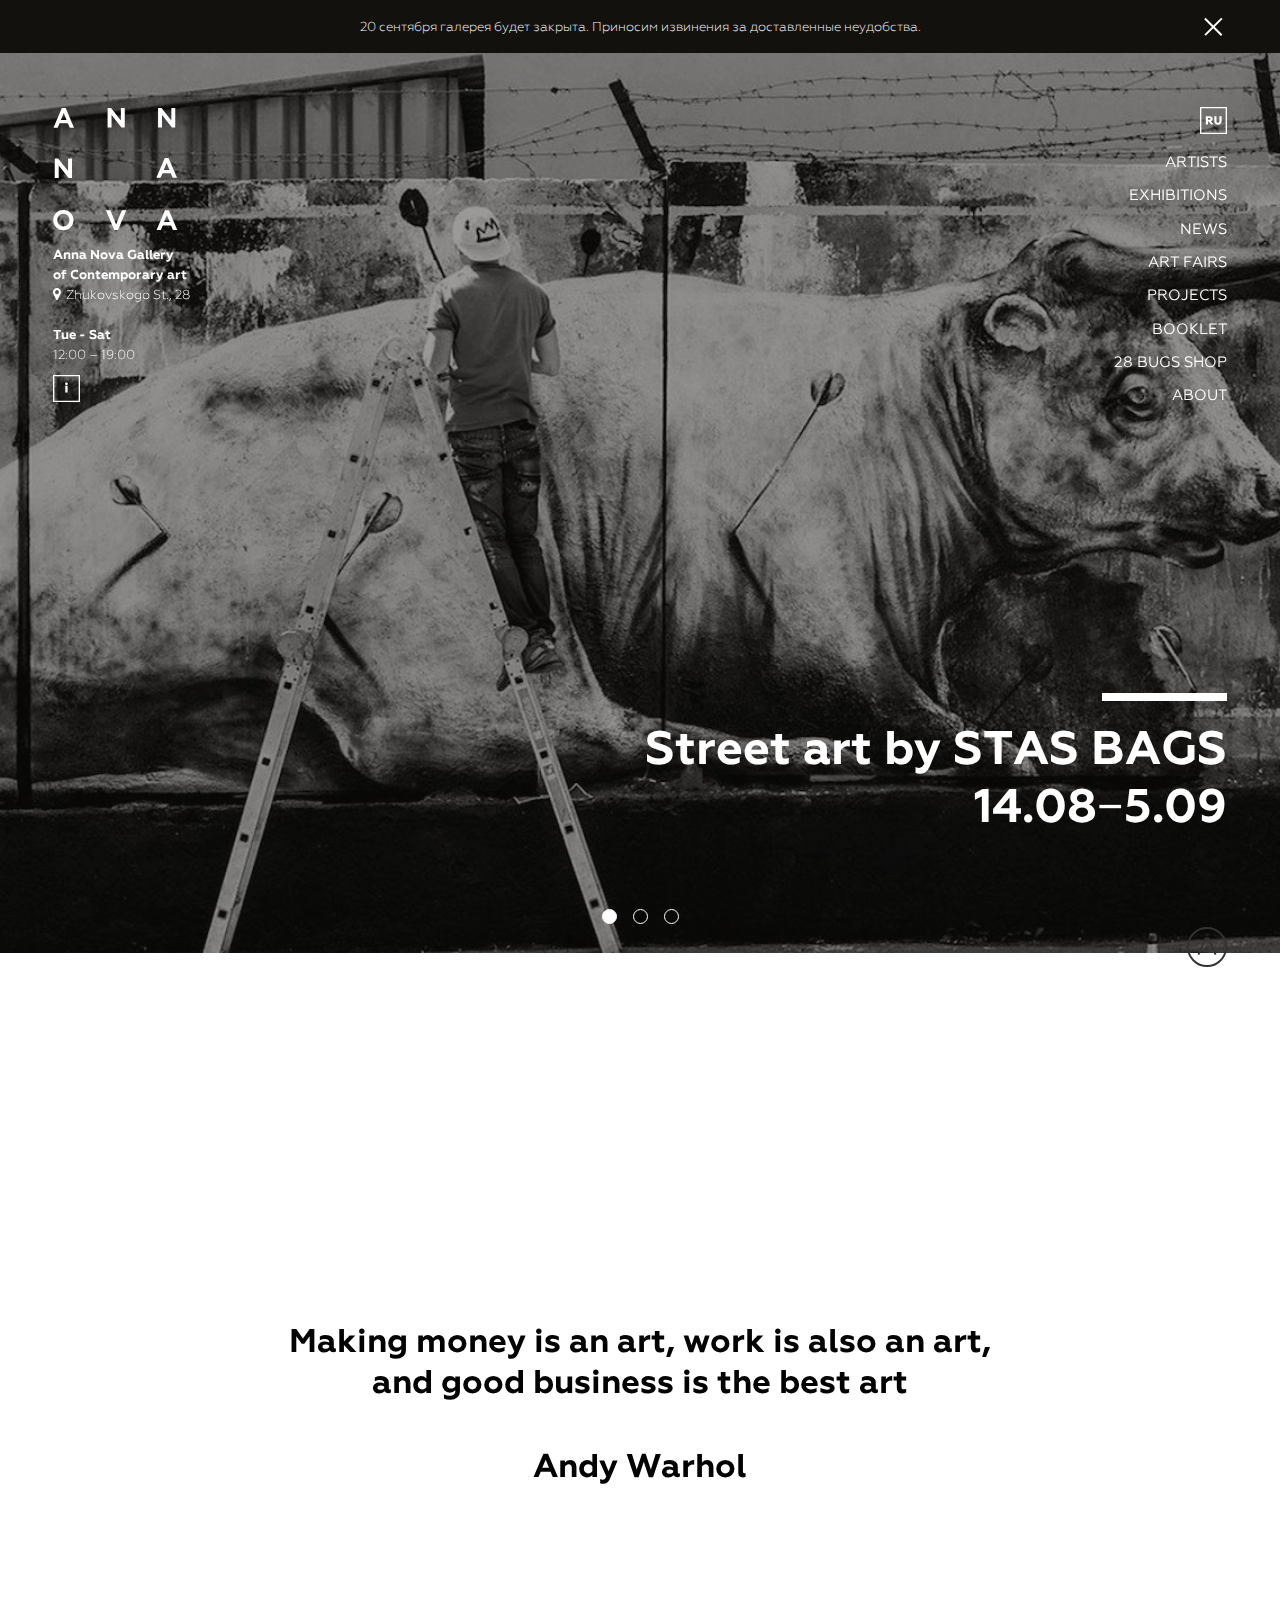
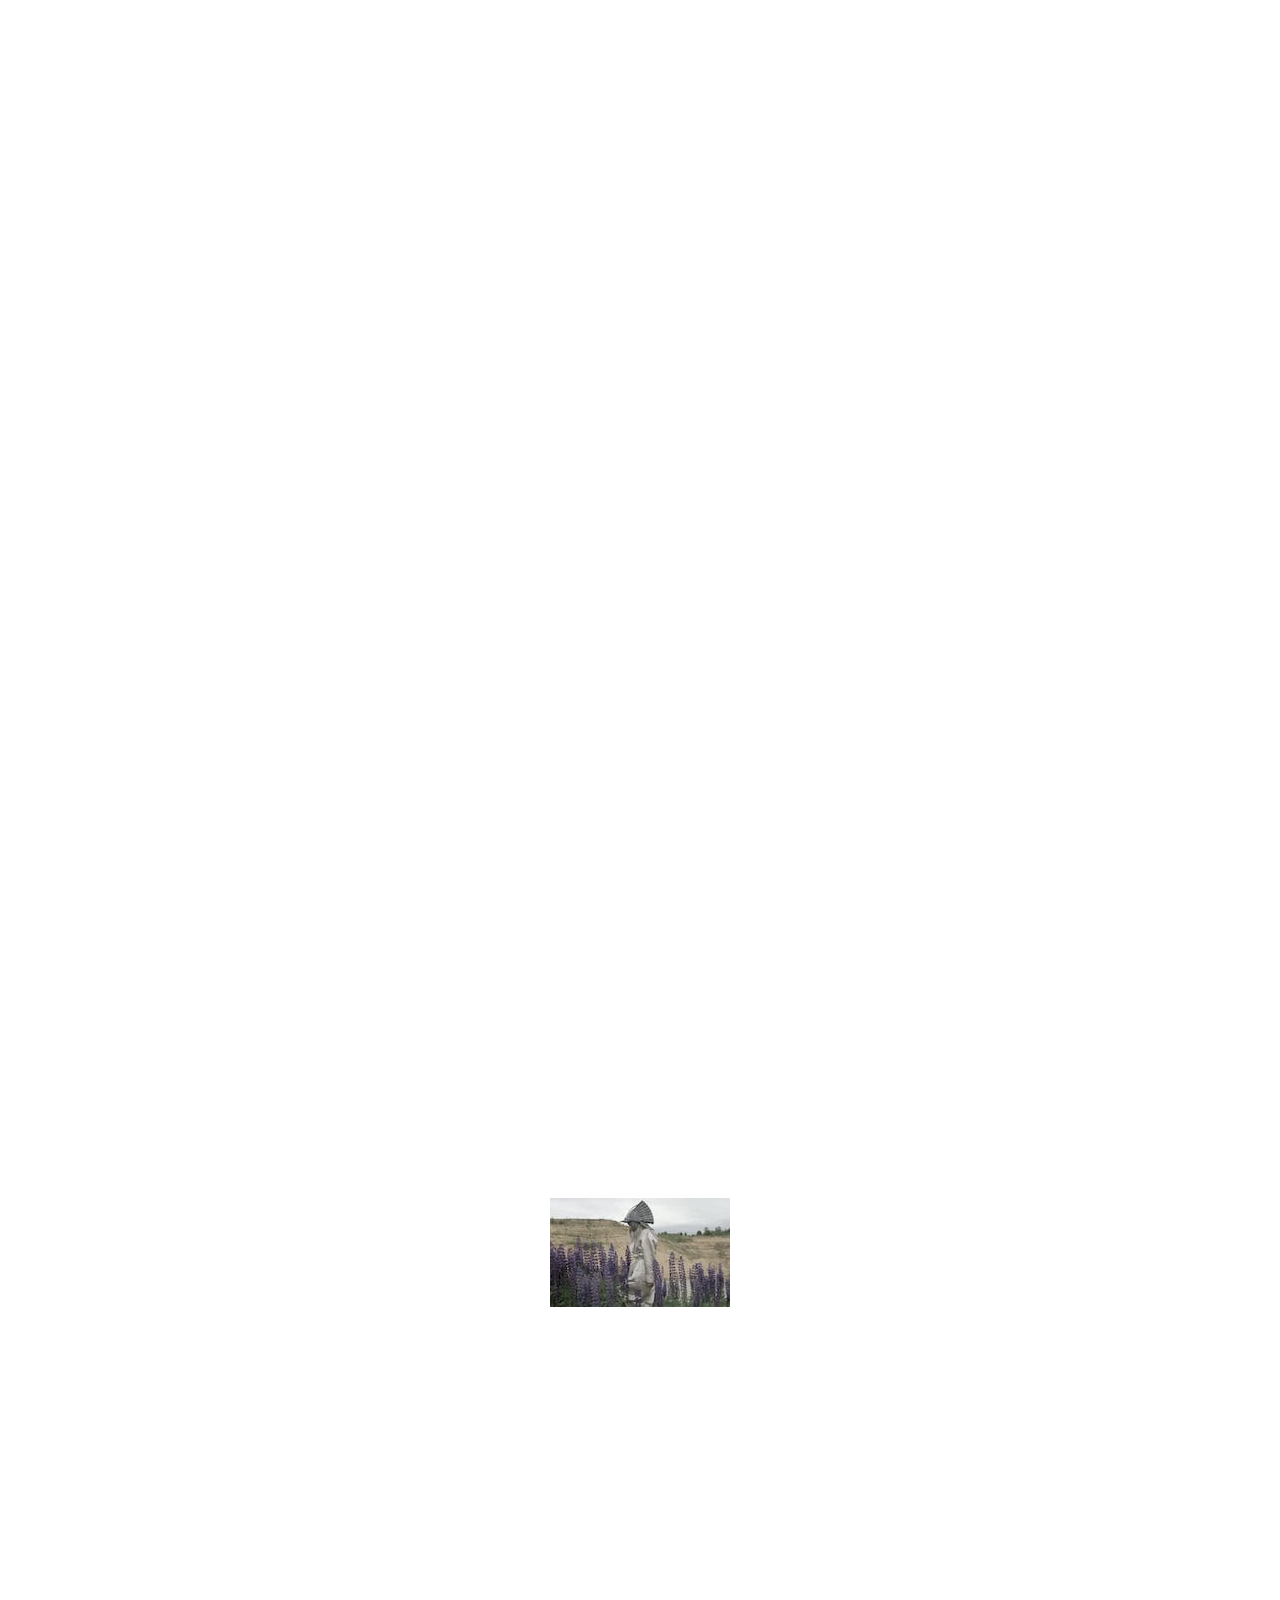
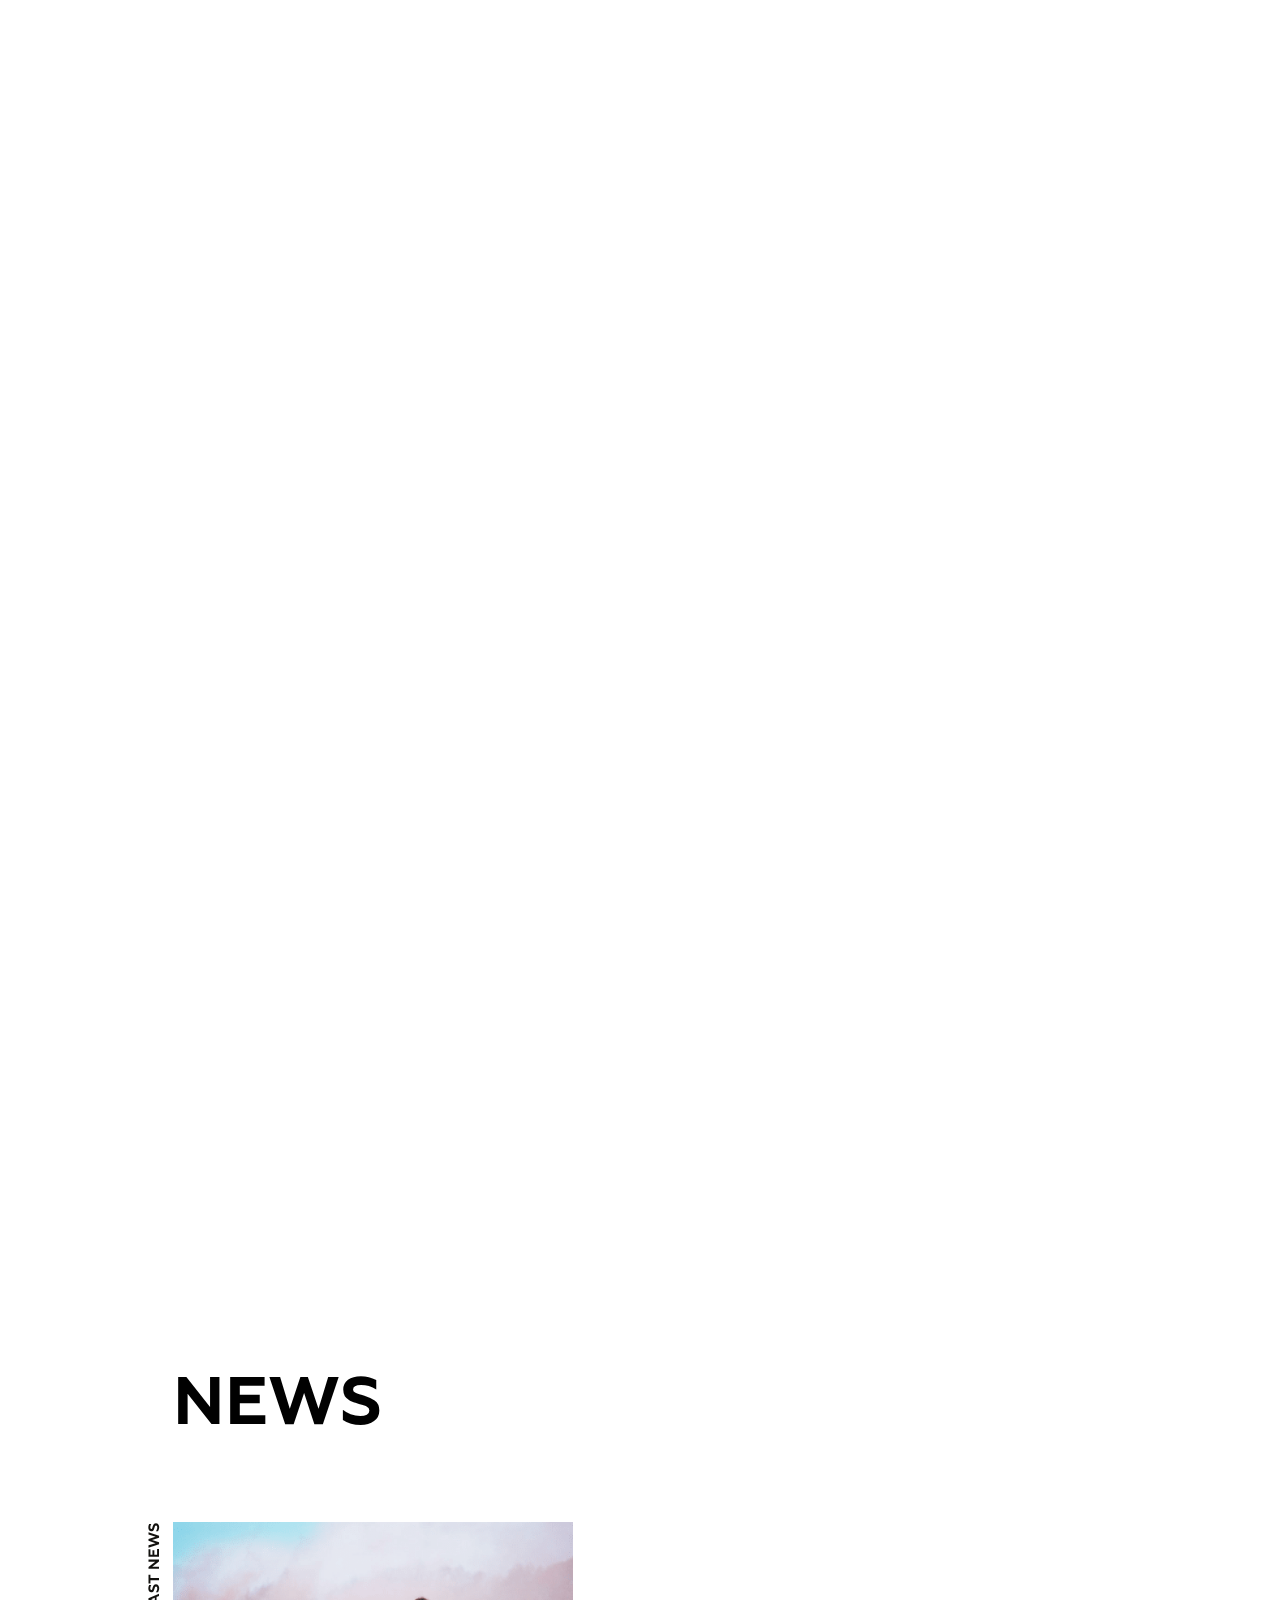
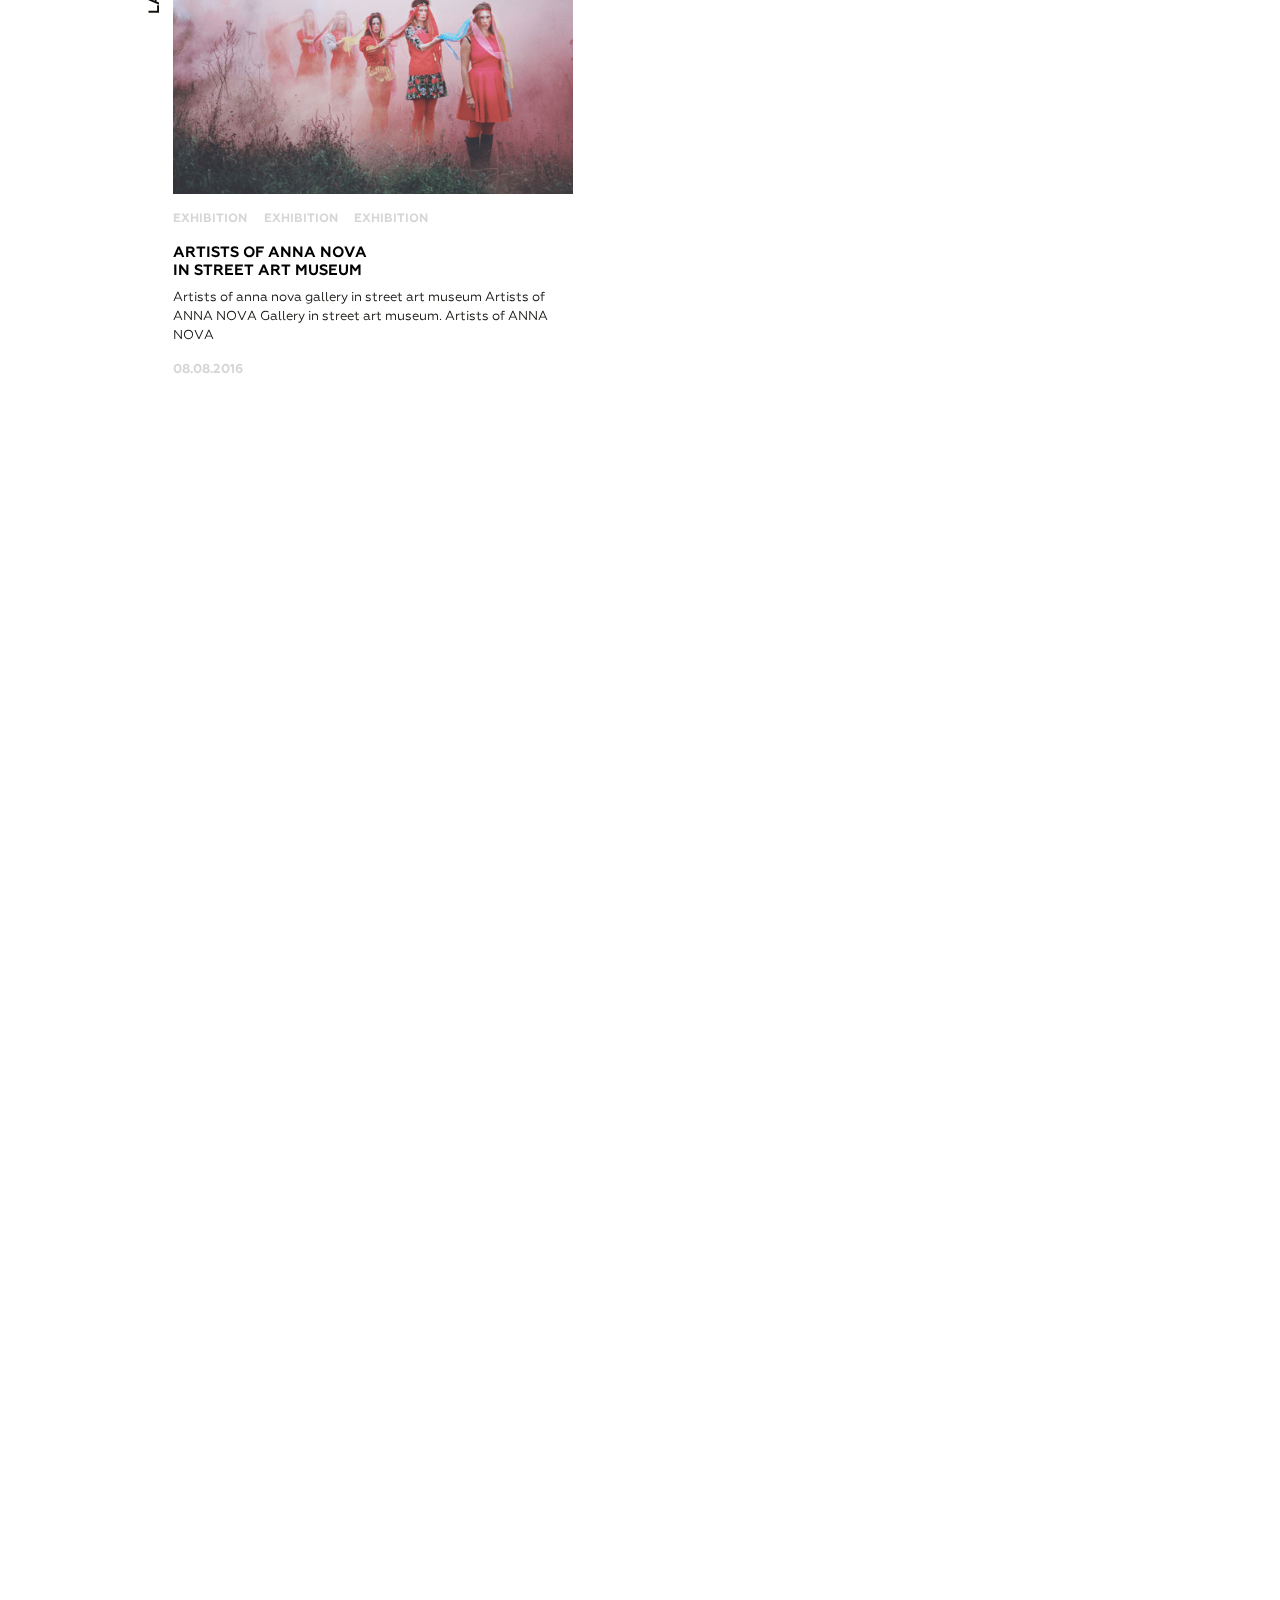
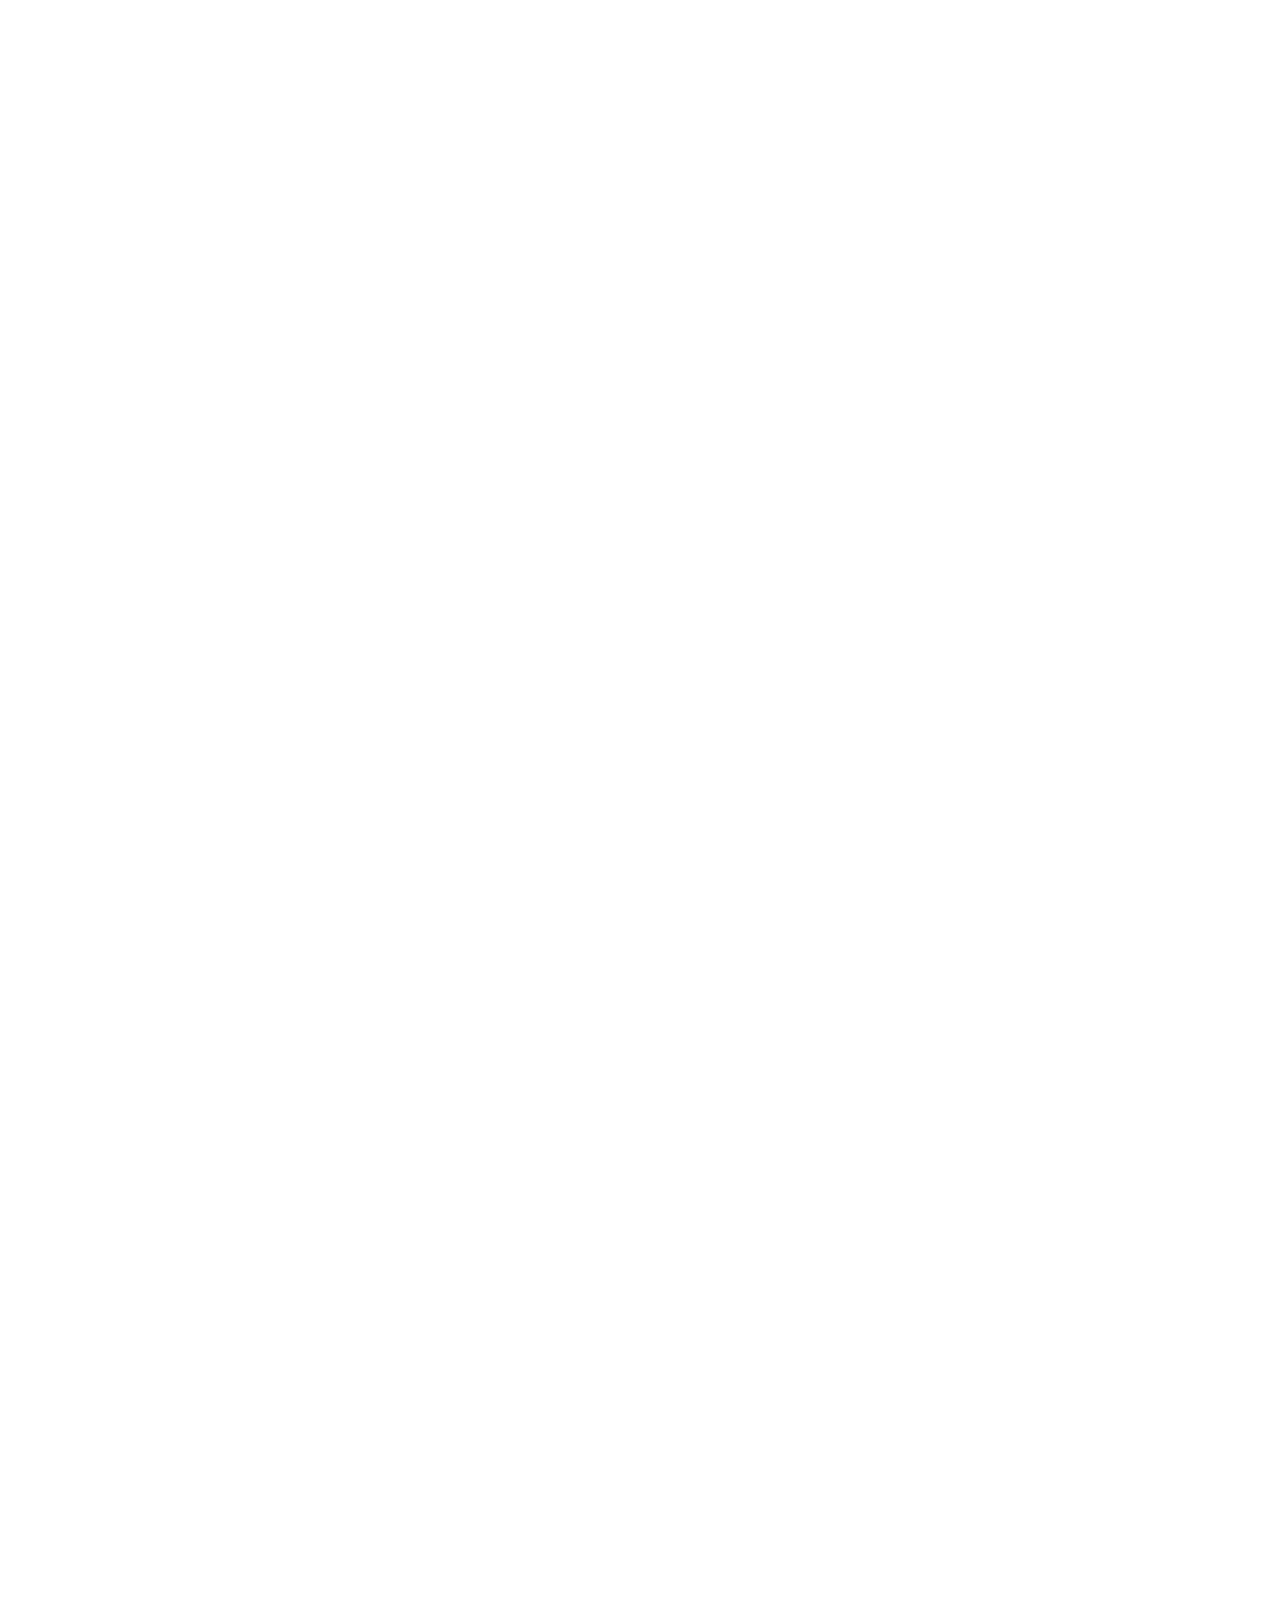
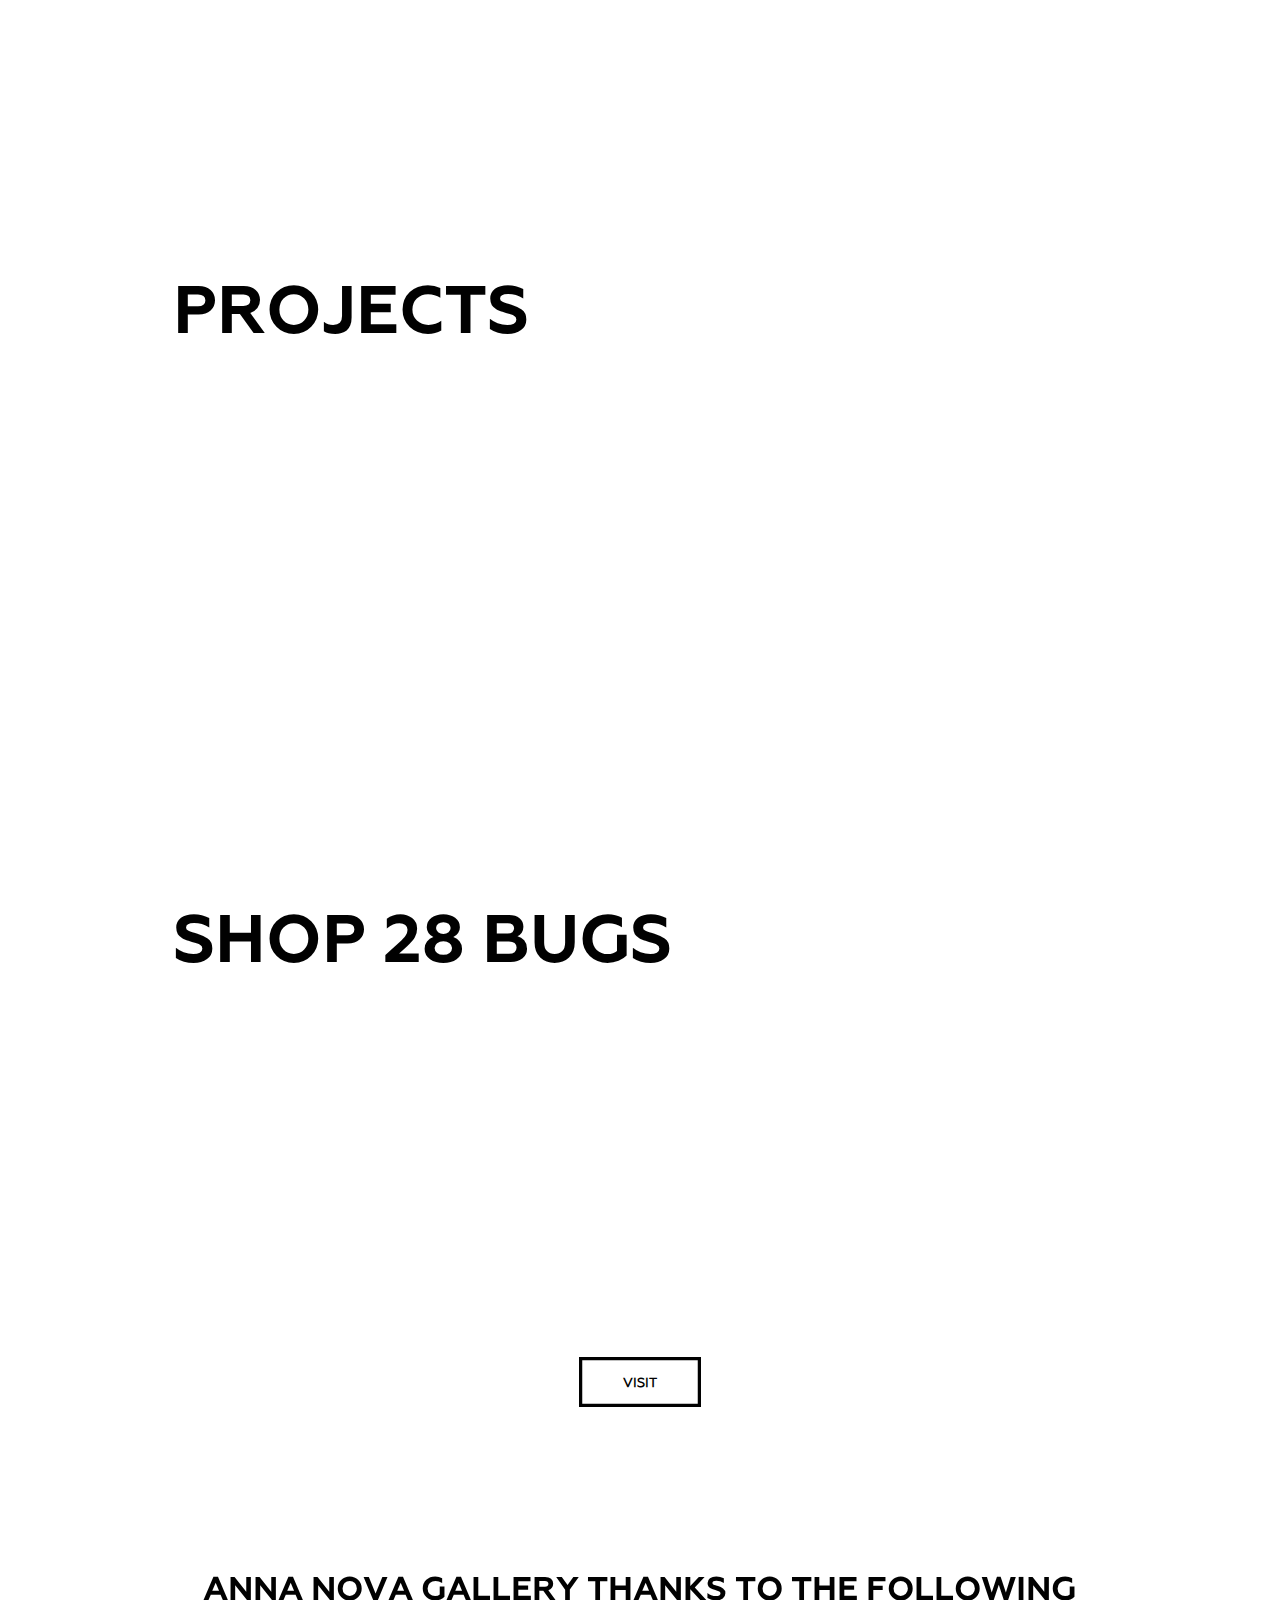
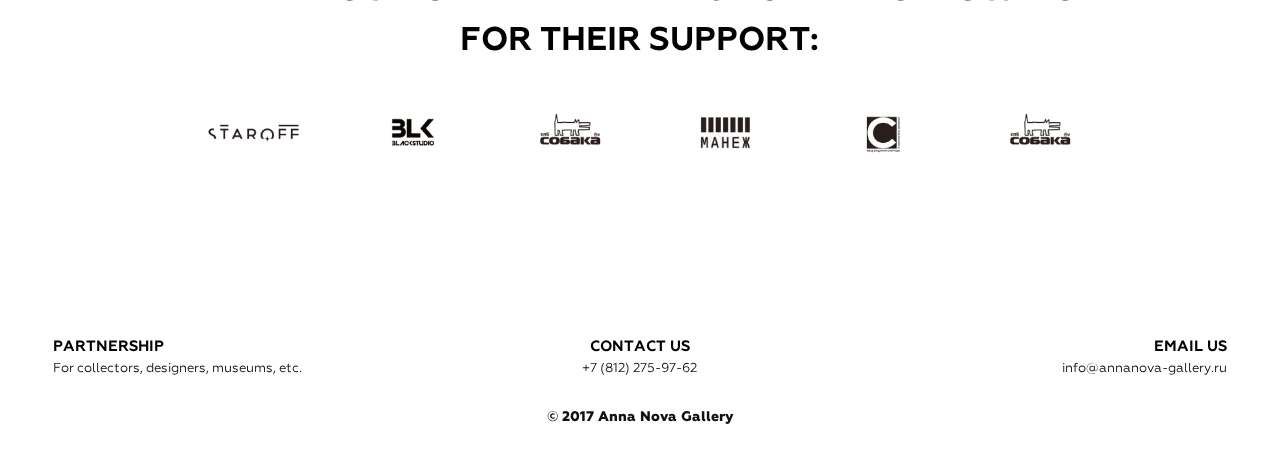
==== commit 1a048092: "72 - ANrelease" ====
--- a/index.html
+++ b/index.html
@@ -45,7 +45,7 @@
 		<div class="an-loader"><span class="an-loader-img"></span></div>
 
 <!-- NOTIFY -->
-		<div class="12u an-notify">
+		<div class="12u an-notify visible">
 			<p>20 сентября галерея будет закрыта. Приносим извинения за доставленные неудобства.</p>
 			<a href="#" class="an-notify-close" tabindex="0"></a>
 		</div>
@@ -136,7 +136,6 @@
 				<!-- <div class="carousel-cell" style="background-image: url(images/1.jpg)"> -->
 				<div class="carousel-cell" data-flickity-bg-lazyload="images/1.jpg">
 					<div class="banner-title">
-						<hr class="bold -5u 7u -9u(xlarge) 3u(xlarge) align-right">
 						<h2><a href="">Street art by STAS BAGS<br>14.08−5.09</a></h2>
 					</div>
 					<div class="mask-cursor-left"></div>
@@ -146,7 +145,6 @@
 				<!-- <div class="carousel-cell" style="background-image: url(images/2.jpg)"> -->
 				<div class="carousel-cell" data-flickity-bg-lazyload="images/2.jpg">
 					<div class="banner-title">
-						<hr class="bold -5u 7u -9u(xlarge) 3u(xlarge) align-right">
 						<h2><a href="">Pavel Brat. Paper art<br>7.06−1.09</a></h2>
 					</div>
 					<div class="mask-cursor-left"></div>
@@ -156,7 +154,6 @@
 				<!-- <div class="carousel-cell" style="background-image: url(images/3.jpg)"> -->
 				<div class="carousel-cell" data-flickity-bg-lazyload="images/3.jpg">
 					<div class="banner-title">
-						<hr class="bold -5u 7u -9u(xlarge) 3u(xlarge) align-right">
 						<h2><a href="">Robert Longo<br>7.06−1.09</a></h2>
 					</div>
 					<div class="mask-cursor-left"></div>
--- a/assets/css/main.css
+++ b/assets/css/main.css
@@ -1,4 +1,4 @@
 ﻿@import url(font-awesome.min.css);html,body,div,span,applet,object,iframe,h1,h2,h3,h4,h5,h6,p,blockquote,pre,a,abbr,acronym,address,big,cite,code,del,dfn,em,img,ins,kbd,q,s,samp,small,strike,strong,sub,sup,tt,var,b,u,i,center,dl,dt,dd,ol,ul,li,fieldset,form,label,legend,table,caption,tbody,tfoot,thead,tr,th,td,article,aside,canvas,details,embed,figure,figcaption,footer,header,hgroup,menu,nav,output,ruby,section,summary,time,mark,audio,video{margin:0;padding:0;border:0;font-size:100%;font:inherit;vertical-align:baseline}article,aside,details,figcaption,figure,footer,header,hgroup,menu,nav,section{display:block}body{line-height:1}ol,ul{list-style:none}blockquote,q{quotes:none}blockquote:before,blockquote:after,q:before,q:after{content:'';content:none}table{border-collapse:collapse;border-spacing:0}body{-webkit-text-size-adjust:none}*,*:before,*:after{-moz-box-sizing:border-box;-webkit-box-sizing:border-box;box-sizing:border-box}.container{margin-left:auto;margin-right:auto}.container.\31 25\25{width:100%;max-width:100em;min-width:80em}.container.\37 5\25{width:60em}.container.\35 0\25{width:40em}.container.\32 5\25{width:20em}.container{width:80em}@media screen and (max-width: 1920px){.container.\31 25\25{width:100%;max-width:100em;min-width:80em}.container.\37 5\25{width:60em}.container.\35 0\25{width:40em}.container.\32 5\25{width:20em}.container{width:80em}}@media screen and (max-width: 1280px){.container.\31 25\25{width:100%;max-width:87.5em;min-width:70em}.container.\37 5\25{width:52.5em}.container.\35 0\25{width:35em}.container.\32 5\25{width:17.5em}.container{width:70em}}@media screen and (max-width: 1024px){.container.\31 25\25{width:100%;max-width:112.5%;min-width:90%}.container.\37 5\25{width:67.5%}.container.\35 0\25{width:45%}.container.\32 5\25{width:22.5%}.container{width:90%}}@media screen and (max-width: 768px){.container.\31 25\25{width:100%;max-width:112.5%;min-width:90%}.container.\37 5\25{width:67.5%}.container.\35 0\25{width:45%}.container.\32 5\25{width:22.5%}.container{width:90% !important}}@media screen and (max-width: 480px){.container.\31 25\25{width:100%;max-width:125%;min-width:100%}.container.\37 5\25{width:75%}.container.\35 0\25{width:50%}.container.\32 5\25{width:25%}.container{width:100% !important}}.row{border-bottom:solid 1px transparent;-moz-box-sizing:border-box;-webkit-box-sizing:border-box;box-sizing:border-box}.row>*{float:left;-moz-box-sizing:border-box;-webkit-box-sizing:border-box;box-sizing:border-box}.row:after,.row:before{content:'';display:block;clear:both;height:0}.row.uniform>*>:first-child{margin-top:0}.row.uniform>*>:last-child{margin-bottom:0}.row.\30 \25>*{padding:0 0 0 0em}.row.\30 \25{margin:0 0 -1px 0em}.row.uniform.\30 \25>*{padding:0em 0 0 0em}.row.uniform.\30 \25{margin:0em 0 -1px 0em}.row>*{padding:0 0 0 2em}.row{margin:0 0 -1px -2em}.row.uniform>*{padding:2em 0 0 2em}.row.uniform{margin:-2em 0 -1px -2em}.row.\32 00\25>*{padding:0 0 0 4em}.row.\32 00\25{margin:0 0 -1px -4em}.row.uniform.\32 00\25>*{padding:4em 0 0 4em}.row.uniform.\32 00\25{margin:-4em 0 -1px -4em}.row.\31 50\25>*{padding:0 0 0 3em}.row.\31 50\25{margin:0 0 -1px -3em}.row.uniform.\31 50\25>*{padding:3em 0 0 3em}.row.uniform.\31 50\25{margin:-3em 0 -1px -3em}.row.\35 0\25>*{padding:0 0 0 1em}.row.\35 0\25{margin:0 0 -1px -1em}.row.uniform.\35 0\25>*{padding:1em 0 0 1em}.row.uniform.\35 0\25{margin:-1em 0 -1px -1em}.row.\32 5\25>*{padding:0 0 0 .5em}.row.\32 5\25{margin:0 0 -1px -.5em}.row.uniform.\32 5\25>*{padding:.5em 0 0 .5em}.row.uniform.\32 5\25{margin:-.5em 0 -1px -.5em}.\31 2u,.\31 2u\24{width:100%;clear:none;margin-left:0}.\31 1u,.\31 1u\24{width:91.6666666667%;clear:none;margin-left:0}.\31 0u,.\31 0u\24{width:83.3333333333%;clear:none;margin-left:0}.\39 u,.\39 u\24{width:75%;clear:none;margin-left:0}.\38 u,.\38 u\24{width:66.6666666667%;clear:none;margin-left:0}.\37 u,.\37 u\24{width:58.3333333333%;clear:none;margin-left:0}.\36 u,.\36 u\24{width:50%;clear:none;margin-left:0}.\35 u,.\35 u\24{width:41.6666666667%;clear:none;margin-left:0}.\34 u,.\34 u\24{width:33.3333333333%;clear:none;margin-left:0}.\33 u,.\33 u\24{width:25%;clear:none;margin-left:0}.\32 u,.\32 u\24{width:16.6666666667%;clear:none;margin-left:0}.\31 u,.\31 u\24{width:8.3333333333%;clear:none;margin-left:0}.\31 2u\24+*,.\31 1u\24+*,.\31 0u\24+*,.\39 u\24+*,.\38 u\24+*,.\37 u\24+*,.\36 u\24+*,.\35 u\24+*,.\34 u\24+*,.\33 u\24+*,.\32 u\24+*,.\31 u\24+*{clear:left}.\-11u{margin-left:91.6666666667%}.\-10u{margin-left:83.3333333333%}.\-9u{margin-left:75%}.\-8u{margin-left:66.6666666667%}.\-7u{margin-left:58.3333333333%}.\-6u{margin-left:50%}.\-5u{margin-left:41.6666666667%}.\-4u{margin-left:33.3333333333%}.\-3u{margin-left:25%}.\-2u{margin-left:16.6666666667%}.\-1u{margin-left:8.3333333333%}@media screen and (max-width: 1920px){.row>*{padding:0 0 0 2em}.row{margin:0 0 -1px -2em}.row.uniform>*{padding:2em 0 0 2em}.row.uniform{margin:-2em 0 -1px -2em}.row.\32 00\25>*{padding:0 0 0 4em}.row.\32 00\25{margin:0 0 -1px -4em}.row.uniform.\32 00\25>*{padding:4em 0 0 4em}.row.uniform.\32 00\25{margin:-4em 0 -1px -4em}.row.\31 50\25>*{padding:0 0 0 3em}.row.\31 50\25{margin:0 0 -1px -3em}.row.uniform.\31 50\25>*{padding:3em 0 0 3em}.row.uniform.\31 50\25{margin:-3em 0 -1px -3em}.row.\35 0\25>*{padding:0 0 0 1em}.row.\35 0\25{margin:0 0 -1px -1em}.row.uniform.\35 0\25>*{padding:1em 0 0 1em}.row.uniform.\35 0\25{margin:-1em 0 -1px -1em}.row.\32 5\25>*{padding:0 0 0 .5em}.row.\32 5\25{margin:0 0 -1px -.5em}.row.uniform.\32 5\25>*{padding:.5em 0 0 .5em}.row.uniform.\32 5\25{margin:-.5em 0 -1px -.5em}.\31 2u\28xlarge\29,.\31 2u\24\28xlarge\29{width:100%;clear:none;margin-left:0}.\31 1u\28xlarge\29,.\31 1u\24\28xlarge\29{width:91.6666666667%;clear:none;margin-left:0}.\31 0u\28xlarge\29,.\31 0u\24\28xlarge\29{width:83.3333333333%;clear:none;margin-left:0}.\39 u\28xlarge\29,.\39 u\24\28xlarge\29{width:75%;clear:none;margin-left:0}.\38 u\28xlarge\29,.\38 u\24\28xlarge\29{width:66.6666666667%;clear:none;margin-left:0}.\37 u\28xlarge\29,.\37 u\24\28xlarge\29{width:58.3333333333%;clear:none;margin-left:0}.\36 u\28xlarge\29,.\36 u\24\28xlarge\29{width:50%;clear:none;margin-left:0}.\35 u\28xlarge\29,.\35 u\24\28xlarge\29{width:41.6666666667%;clear:none;margin-left:0}.\34 u\28xlarge\29,.\34 u\24\28xlarge\29{width:33.3333333333%;clear:none;margin-left:0}.\33 u\28xlarge\29,.\33 u\24\28xlarge\29{width:25%;clear:none;margin-left:0}.\32 u\28xlarge\29,.\32 u\24\28xlarge\29{width:16.6666666667%;clear:none;margin-left:0}.\31 u\28xlarge\29,.\31 u\24\28xlarge\29{width:8.3333333333%;clear:none;margin-left:0}.\31 2u\24\28xlarge\29+*,.\31 1u\24\28xlarge\29+*,.\31 0u\24\28xlarge\29+*,.\39 u\24\28xlarge\29+*,.\38 u\24\28xlarge\29+*,.\37 u\24\28xlarge\29+*,.\36 u\24\28xlarge\29+*,.\35 u\24\28xlarge\29+*,.\34 u\24\28xlarge\29+*,.\33 u\24\28xlarge\29+*,.\32 u\24\28xlarge\29+*,.\31 u\24\28xlarge\29+*{clear:left}.\-11u\28xlarge\29{margin-left:91.6666666667%}.\-10u\28xlarge\29{margin-left:83.3333333333%}.\-9u\28xlarge\29{margin-left:75%}.\-8u\28xlarge\29{margin-left:66.6666666667%}.\-7u\28xlarge\29{margin-left:58.3333333333%}.\-6u\28xlarge\29{margin-left:50%}.\-5u\28xlarge\29{margin-left:41.6666666667%}.\-4u\28xlarge\29{margin-left:33.3333333333%}.\-3u\28xlarge\29{margin-left:25%}.\-2u\28xlarge\29{margin-left:16.6666666667%}.\-1u\28xlarge\29{margin-left:8.3333333333%}}@media screen and (max-width: 1280px){.row>*{padding:0 0 0 1.5em}.row{margin:0 0 -1px -1.5em}.row.uniform>*{padding:1.5em 0 0 1.5em}.row.uniform{margin:-1.5em 0 -1px -1.5em}.row.\32 00\25>*{padding:0 0 0 3em}.row.\32 00\25{margin:0 0 -1px -3em}.row.uniform.\32 00\25>*{padding:3em 0 0 3em}.row.uniform.\32 00\25{margin:-3em 0 -1px -3em}.row.\31 50\25>*{padding:0 0 0 2.25em}.row.\31 50\25{margin:0 0 -1px -2.25em}.row.uniform.\31 50\25>*{padding:2.25em 0 0 2.25em}.row.uniform.\31 50\25{margin:-2.25em 0 -1px -2.25em}.row.\35 0\25>*{padding:0 0 0 .75em}.row.\35 0\25{margin:0 0 -1px -.75em}.row.uniform.\35 0\25>*{padding:.75em 0 0 .75em}.row.uniform.\35 0\25{margin:-.75em 0 -1px -.75em}.row.\32 5\25>*{padding:0 0 0 .375em}.row.\32 5\25{margin:0 0 -1px -.375em}.row.uniform.\32 5\25>*{padding:.375em 0 0 .375em}.row.uniform.\32 5\25{margin:-.375em 0 -1px -.375em}.\31 2u\28large\29,.\31 2u\24\28large\29{width:100%;clear:none;margin-left:0}.\31 1u\28large\29,.\31 1u\24\28large\29{width:91.6666666667%;clear:none;margin-left:0}.\31 0u\28large\29,.\31 0u\24\28large\29{width:83.3333333333%;clear:none;margin-left:0}.\39 u\28large\29,.\39 u\24\28large\29{width:75%;clear:none;margin-left:0}.\38 u\28large\29,.\38 u\24\28large\29{width:66.6666666667%;clear:none;margin-left:0}.\37 u\28large\29,.\37 u\24\28large\29{width:58.3333333333%;clear:none;margin-left:0}.\36 u\28large\29,.\36 u\24\28large\29{width:50%;clear:none;margin-left:0}.\35 u\28large\29,.\35 u\24\28large\29{width:41.6666666667%;clear:none;margin-left:0}.\34 u\28large\29,.\34 u\24\28large\29{width:33.3333333333%;clear:none;margin-left:0}.\33 u\28large\29,.\33 u\24\28large\29{width:25%;clear:none;margin-left:0}.\32 u\28large\29,.\32 u\24\28large\29{width:16.6666666667%;clear:none;margin-left:0}.\31 u\28large\29,.\31 u\24\28large\29{width:8.3333333333%;clear:none;margin-left:0}.\31 2u\24\28large\29+*,.\31 1u\24\28large\29+*,.\31 0u\24\28large\29+*,.\39 u\24\28large\29+*,.\38 u\24\28large\29+*,.\37 u\24\28large\29+*,.\36 u\24\28large\29+*,.\35 u\24\28large\29+*,.\34 u\24\28large\29+*,.\33 u\24\28large\29+*,.\32 u\24\28large\29+*,.\31 u\24\28large\29+*{clear:left}.\-11u\28large\29{margin-left:91.6666666667%}.\-10u\28large\29{margin-left:83.3333333333%}.\-9u\28large\29{margin-left:75%}.\-8u\28large\29{margin-left:66.6666666667%}.\-7u\28large\29{margin-left:58.3333333333%}.\-6u\28large\29{margin-left:50%}.\-5u\28large\29{margin-left:41.6666666667%}.\-4u\28large\29{margin-left:33.3333333333%}.\-3u\28large\29{margin-left:25%}.\-2u\28large\29{margin-left:16.6666666667%}.\-1u\28large\29{margin-left:8.3333333333%}}@media screen and (max-width: 1024px){.row>*{padding:0 0 0 1.5em}.row{margin:0 0 -1px -1.5em}.row.uniform>*{padding:1.5em 0 0 1.5em}.row.uniform{margin:-1.5em 0 -1px -1.5em}.row.\32 00\25>*{padding:0 0 0 3em}.row.\32 00\25{margin:0 0 -1px -3em}.row.uniform.\32 00\25>*{padding:3em 0 0 3em}.row.uniform.\32 00\25{margin:-3em 0 -1px -3em}.row.\31 50\25>*{padding:0 0 0 2.25em}.row.\31 50\25{margin:0 0 -1px -2.25em}.row.uniform.\31 50\25>*{padding:2.25em 0 0 2.25em}.row.uniform.\31 50\25{margin:-2.25em 0 -1px -2.25em}.row.\35 0\25>*{padding:0 0 0 .75em}.row.\35 0\25{margin:0 0 -1px -.75em}.row.uniform.\35 0\25>*{padding:.75em 0 0 .75em}.row.uniform.\35 0\25{margin:-.75em 0 -1px -.75em}.row.\32 5\25>*{padding:0 0 0 .375em}.row.\32 5\25{margin:0 0 -1px -.375em}.row.uniform.\32 5\25>*{padding:.375em 0 0 .375em}.row.uniform.\32 5\25{margin:-.375em 0 -1px -.375em}.\31 2u\28medium\29,.\31 2u\24\28medium\29{width:100%;clear:none;margin-left:0}.\31 1u\28medium\29,.\31 1u\24\28medium\29{width:91.6666666667%;clear:none;margin-left:0}.\31 0u\28medium\29,.\31 0u\24\28medium\29{width:83.3333333333%;clear:none;margin-left:0}.\39 u\28medium\29,.\39 u\24\28medium\29{width:75%;clear:none;margin-left:0}.\38 u\28medium\29,.\38 u\24\28medium\29{width:66.6666666667%;clear:none;margin-left:0}.\37 u\28medium\29,.\37 u\24\28medium\29{width:58.3333333333%;clear:none;margin-left:0}.\36 u\28medium\29,.\36 u\24\28medium\29{width:50%;clear:none;margin-left:0}.\35 u\28medium\29,.\35 u\24\28medium\29{width:41.6666666667%;clear:none;margin-left:0}.\34 u\28medium\29,.\34 u\24\28medium\29{width:33.3333333333%;clear:none;margin-left:0}.\33 u\28medium\29,.\33 u\24\28medium\29{width:25%;clear:none;margin-left:0}.\32 u\28medium\29,.\32 u\24\28medium\29{width:16.6666666667%;clear:none;margin-left:0}.\31 u\28medium\29,.\31 u\24\28medium\29{width:8.3333333333%;clear:none;margin-left:0}.\31 2u\24\28medium\29+*,.\31 1u\24\28medium\29+*,.\31 0u\24\28medium\29+*,.\39 u\24\28medium\29+*,.\38 u\24\28medium\29+*,.\37 u\24\28medium\29+*,.\36 u\24\28medium\29+*,.\35 u\24\28medium\29+*,.\34 u\24\28medium\29+*,.\33 u\24\28medium\29+*,.\32 u\24\28medium\29+*,.\31 u\24\28medium\29+*{clear:left}.\-11u\28medium\29{margin-left:91.6666666667%}.\-10u\28medium\29{margin-left:83.3333333333%}.\-9u\28medium\29{margin-left:75%}.\-8u\28medium\29{margin-left:66.6666666667%}.\-7u\28medium\29{margin-left:58.3333333333%}.\-6u\28medium\29{margin-left:50%}.\-5u\28medium\29{margin-left:41.6666666667%}.\-4u\28medium\29{margin-left:33.3333333333%}.\-3u\28medium\29{margin-left:25%}.\-2u\28medium\29{margin-left:16.6666666667%}.\-1u\28medium\29{margin-left:8.3333333333%}}@media screen and (max-width: 768px){.row>*{padding:0 0 0 1.25em}.row{margin:0 0 -1px -1.25em}.row.uniform>*{padding:1.25em 0 0 1.25em}.row.uniform{margin:-1.25em 0 -1px -1.25em}.row.\32 00\25>*{padding:0 0 0 2.5em}.row.\32 00\25{margin:0 0 -1px -2.5em}.row.uniform.\32 00\25>*{padding:2.5em 0 0 2.5em}.row.uniform.\32 00\25{margin:-2.5em 0 -1px -2.5em}.row.\31 50\25>*{padding:0 0 0 1.875em}.row.\31 50\25{margin:0 0 -1px -1.875em}.row.uniform.\31 50\25>*{padding:1.875em 0 0 1.875em}.row.uniform.\31 50\25{margin:-1.875em 0 -1px -1.875em}.row.\35 0\25>*{padding:0 0 0 .625em}.row.\35 0\25{margin:0 0 -1px -.625em}.row.uniform.\35 0\25>*{padding:.625em 0 0 .625em}.row.uniform.\35 0\25{margin:-.625em 0 -1px -.625em}.row.\32 5\25>*{padding:0 0 0 .3125em}.row.\32 5\25{margin:0 0 -1px -.3125em}.row.uniform.\32 5\25>*{padding:.3125em 0 0 .3125em}.row.uniform.\32 5\25{margin:-.3125em 0 -1px -.3125em}.\31 2u\28small\29,.\31 2u\24\28small\29{width:100%;clear:none;margin-left:0}.\31 1u\28small\29,.\31 1u\24\28small\29{width:91.6666666667%;clear:none;margin-left:0}.\31 0u\28small\29,.\31 0u\24\28small\29{width:83.3333333333%;clear:none;margin-left:0}.\39 u\28small\29,.\39 u\24\28small\29{width:75%;clear:none;margin-left:0}.\38 u\28small\29,.\38 u\24\28small\29{width:66.6666666667%;clear:none;margin-left:0}.\37 u\28small\29,.\37 u\24\28small\29{width:58.3333333333%;clear:none;margin-left:0}.\36 u\28small\29,.\36 u\24\28small\29{width:50%;clear:none;margin-left:0}.\35 u\28small\29,.\35 u\24\28small\29{width:41.6666666667%;clear:none;margin-left:0}.\34 u\28small\29,.\34 u\24\28small\29{width:33.3333333333%;clear:none;margin-left:0}.\33 u\28small\29,.\33 u\24\28small\29{width:25%;clear:none;margin-left:0}.\32 u\28small\29,.\32 u\24\28small\29{width:16.6666666667%;clear:none;margin-left:0}.\31 u\28small\29,.\31 u\24\28small\29{width:8.3333333333%;clear:none;margin-left:0}.\31 2u\24\28small\29+*,.\31 1u\24\28small\29+*,.\31 0u\24\28small\29+*,.\39 u\24\28small\29+*,.\38 u\24\28small\29+*,.\37 u\24\28small\29+*,.\36 u\24\28small\29+*,.\35 u\24\28small\29+*,.\34 u\24\28small\29+*,.\33 u\24\28small\29+*,.\32 u\24\28small\29+*,.\31 u\24\28small\29+*{clear:left}.\-11u\28small\29{margin-left:91.6666666667%}.\-10u\28small\29{margin-left:83.3333333333%}.\-9u\28small\29{margin-left:75%}.\-8u\28small\29{margin-left:66.6666666667%}.\-7u\28small\29{margin-left:58.3333333333%}.\-6u\28small\29{margin-left:50%}.\-5u\28small\29{margin-left:41.6666666667%}.\-4u\28small\29{margin-left:33.3333333333%}.\-3u\28small\29{margin-left:25%}.\-2u\28small\29{margin-left:16.6666666667%}.\-1u\28small\29{margin-left:8.3333333333%}}@media screen and (max-width: 480px){.row>*{padding:0 0 0 1.25em}.row{margin:0 0 -1px -1.25em}.row.uniform>*{padding:1.25em 0 0 1.25em}.row.uniform{margin:-1.25em 0 -1px -1.25em}.row.\32 00\25>*{padding:0 0 0 2.5em}.row.\32 00\25{margin:0 0 -1px -2.5em}.row.uniform.\32 00\25>*{padding:2.5em 0 0 2.5em}.row.uniform.\32 00\25{margin:-2.5em 0 -1px -2.5em}.row.\31 50\25>*{padding:0 0 0 1.875em}.row.\31 50\25{margin:0 0 -1px -1.875em}.row.uniform.\31 50\25>*{padding:1.875em 0 0 1.875em}.row.uniform.\31 50\25{margin:-1.875em 0 -1px -1.875em}.row.\35 0\25>*{padding:0 0 0 .625em}.row.\35 0\25{margin:0 0 -1px -.625em}.row.uniform.\35 0\25>*{padding:.625em 0 0 .625em}.row.uniform.\35 0\25{margin:-.625em 0 -1px -.625em}.row.\32 5\25>*{padding:0 0 0 .3125em}.row.\32 5\25{margin:0 0 -1px -.3125em}.row.uniform.\32 5\25>*{padding:.3125em 0 0 .3125em}.row.uniform.\32 5\25{margin:-.3125em 0 -1px -.3125em}.\31 2u\28xsmall\29,.\31 2u\24\28xsmall\29{width:100%;clear:none;margin-left:0}.\31 1u\28xsmall\29,.\31 1u\24\28xsmall\29{width:91.6666666667%;clear:none;margin-left:0}.\31 0u\28xsmall\29,.\31 0u\24\28xsmall\29{width:83.3333333333%;clear:none;margin-left:0}.\39 u\28xsmall\29,.\39 u\24\28xsmall\29{width:75%;clear:none;margin-left:0}.\38 u\28xsmall\29,.\38 u\24\28xsmall\29{width:66.6666666667%;clear:none;margin-left:0}.\37 u\28xsmall\29,.\37 u\24\28xsmall\29{width:58.3333333333%;clear:none;margin-left:0}.\36 u\28xsmall\29,.\36 u\24\28xsmall\29{width:50%;clear:none;margin-left:0}.\35 u\28xsmall\29,.\35 u\24\28xsmall\29{width:41.6666666667%;clear:none;margin-left:0}.\34 u\28xsmall\29,.\34 u\24\28xsmall\29{width:33.3333333333%;clear:none;margin-left:0}.\33 u\28xsmall\29,.\33 u\24\28xsmall\29{width:25%;clear:none;margin-left:0}.\32 u\28xsmall\29,.\32 u\24\28xsmall\29{width:16.6666666667%;clear:none;margin-left:0}.\31 u\28xsmall\29,.\31 u\24\28xsmall\29{width:8.3333333333%;clear:none;margin-left:0}.\31 2u\24\28xsmall\29+*,.\31 1u\24\28xsmall\29+*,.\31 0u\24\28xsmall\29+*,.\39 u\24\28xsmall\29+*,.\38 u\24\28xsmall\29+*,.\37 u\24\28xsmall\29+*,.\36 u\24\28xsmall\29+*,.\35 u\24\28xsmall\29+*,.\34 u\24\28xsmall\29+*,.\33 u\24\28xsmall\29+*,.\32 u\24\28xsmall\29+*,.\31 u\24\28xsmall\29+*{clear:left}.\-11u\28xsmall\29{margin-left:91.6666666667%}.\-10u\28xsmall\29{margin-left:83.3333333333%}.\-9u\28xsmall\29{margin-left:75%}.\-8u\28xsmall\29{margin-left:66.6666666667%}.\-7u\28xsmall\29{margin-left:58.3333333333%}.\-6u\28xsmall\29{margin-left:50%}.\-5u\28xsmall\29{margin-left:41.6666666667%}.\-4u\28xsmall\29{margin-left:33.3333333333%}.\-3u\28xsmall\29{margin-left:25%}.\-2u\28xsmall\29{margin-left:16.6666666667%}.\-1u\28xsmall\29{margin-left:8.3333333333%}}@-ms-viewport{width:device-width}body{-ms-overflow-style:scrollbar;-moz-transition:background-image .5s ease-in-out;-webkit-transition:background-image .5s ease-in-out;-ms-transition:background-image .5s ease-in-out;transition:background-image .5s ease-in-out;-webkit-font-smoothing:subpixel-antialiased !important}@media screen and (max-width: 480px){html,body{min-width:320px}}body{background:#fff}body.artists-page{background-image:url(../../images/artists/artists-bg.jpg);background-repeat:no-repeat;background-position:center;background-size:cover;min-height:100vh}body.is-loading *,body.is-loading *:before,body.is-loading *:after{-moz-animation:none !important;-webkit-animation:none !important;-ms-animation:none !important;animation:none !important;-moz-transition:none !important;-webkit-transition:none !important;-ms-transition:none !important;transition:none !important}.panel.shop{padding-bottom:50px}body,input,select,textarea{color:#12110e;font-family:"geometriaregular";font-size:10pt;font-weight:normal;line-height:1.65}@media screen and (max-width: 1920px){body,input,select,textarea{font-size:10pt}}@media screen and (max-width: 1280px){body,input,select,textarea{font-size:10pt}}@media screen and (max-width: 1024px){body,input,select,textarea{font-size:10pt}}@media screen and (max-width: 768px){body,input,select,textarea{font-size:10pt}}@media screen and (max-width: 480px){body,input,select,textarea{font-size:10pt}}a{text-decoration:underline}a:hover{text-decoration:none}strong,b{color:#010101;font-weight:bold}em,i{font-style:italic}p{margin:0 0 2em 0}h1,h2,h3,h4,h5,h6{color:#010101;font-weight:bold;font-family:"geometriabold";line-height:1.5;margin:0 0 1em 0}h1 a,h2 a,h3 a,h4 a,h5 a,h6 a{color:inherit;text-decoration:none}h1{font-size:7.5em;text-transform:uppercase}@media screen and (max-width: 480px){h1{font-size:4.2em;padding-left:0.35em}}h2{font-size:2.5em}@media screen and (max-width: 480px){h2{font-size:1.5em}}h2.block-title{font-size:5em;text-transform:uppercase;padding:0;margin-bottom:-0.6em;z-index:1;position:relative}@media screen and (max-width: 480px){h2.block-title{font-size:4em;line-height:1em;margin-bottom:0;padding-left:20px !important}}h3{font-size:1.35em}h4{font-size:1.1em}h5{font-size:0.9em}h6{font-size:0.7em}sub{font-size:0.8em;position:relative;top:0.5em}sup{font-size:0.8em;position:relative;top:-0.5em}blockquote{border-left:solid 4px rgba(144,144,144,0.25);font-style:italic;margin:0 0 2em 0;padding:.5em 0 .5em 2em}code{background:rgba(144,144,144,0.075);border-radius:4px;border:solid 1px rgba(144,144,144,0.25);font-family:"Courier New",monospace;font-size:0.9em;margin:0 0.25em;padding:0.25em 0.65em}pre{-webkit-overflow-scrolling:touch;font-family:"Courier New",monospace;font-size:0.9em;margin:0 0 2em 0}pre code{display:block;line-height:1.75;padding:1em 1.5em;overflow-x:auto}hr{border:0;border-bottom:solid 1px rgba(144,144,144,0.25);margin:2em 0}hr.major{margin:3em 0}hr.trans{opacity:0;clear:both;margin:4em 0}hr.bold{border-bottom:solid 6px #fff}@media screen and (max-width: 1920px){hr.bold{border-width:8px}}.align-left{text-align:left}.align-center{text-align:center}.align-right{text-align:right}.grid-item{width:50%}.grid-sizer{width:50%}section.special,article.special{text-align:center}header p{color:#d6d6d6;position:relative;margin:0 0 1.5em 0}header h2+p{font-size:1.25em;margin-top:-1em}header h3+p{font-size:1.1em;margin-top:-.8em}header h4+p,header h5+p,header h6+p{font-size:0.9em;margin-top:-.6em}form{margin:0 0 2em 0}label{color:#010101;display:block;font-size:0.9em;font-weight:bold;margin:0 0 1em 0}input[type="text"],input[type="password"],input[type="email"],input[type="tel"],select,textarea{-moz-appearance:none;-webkit-appearance:none;-ms-appearance:none;appearance:none;background:rgba(144,144,144,0.075);border-radius:4px;border:none;border:solid 1px rgba(144,144,144,0.25);color:inherit;display:block;outline:0;padding:0 1em;text-decoration:none;width:100%}input[type="text"]:invalid,input[type="password"]:invalid,input[type="email"]:invalid,input[type="tel"]:invalid,select:invalid,textarea:invalid{box-shadow:none}input[type="text"]:focus,input[type="password"]:focus,input[type="email"]:focus,input[type="tel"]:focus,select:focus,textarea:focus{border-color:#fff;box-shadow:0 0 0 1px #fff}.select-wrapper{text-decoration:none;display:block;position:relative}.select-wrapper:before{content:"";-moz-osx-font-smoothing:grayscale;-webkit-font-smoothing:antialiased;font-family:FontAwesome;font-style:normal;font-weight:normal;text-transform:none !important}.select-wrapper:before{color:rgba(144,144,144,0.25);display:block;height:2.75em;line-height:2.75em;pointer-events:none;position:absolute;right:0;text-align:center;top:0;width:2.75em}.select-wrapper select::-ms-expand{display:none}input[type="text"],input[type="password"],input[type="email"],select{height:2.75em}textarea{padding:0.75em 1em}input[type="checkbox"],input[type="radio"]{-moz-appearance:none;-webkit-appearance:none;-ms-appearance:none;appearance:none;display:block;float:left;margin-right:-2em;opacity:0;width:1em;z-index:-1}input[type="checkbox"]+label,input[type="radio"]+label{text-decoration:none;color:#12110e;cursor:pointer;display:inline-block;font-size:1em;font-weight:normal;padding-left:2.4em;padding-right:0.75em;position:relative}input[type="checkbox"]+label:before,input[type="radio"]+label:before{-moz-osx-font-smoothing:grayscale;-webkit-font-smoothing:antialiased;font-family:FontAwesome;font-style:normal;font-weight:normal;text-transform:none !important}input[type="checkbox"]+label:before,input[type="radio"]+label:before{background:rgba(144,144,144,0.075);border-radius:4px;border:solid 1px rgba(144,144,144,0.25);content:'';display:inline-block;height:1.65em;left:0;line-height:1.58125em;position:absolute;text-align:center;top:0;width:1.65em}input[type="checkbox"]:checked+label:before,input[type="radio"]:checked+label:before{background:#010101;border-color:#010101;color:#fff;content:'\f00c'}input[type="checkbox"]:focus+label:before,input[type="radio"]:focus+label:before{border-color:#fff;box-shadow:0 0 0 1px #fff}input[type="checkbox"]+label:before{border-radius:4px}input[type="radio"]+label:before{border-radius:100%}::-webkit-input-placeholder{color:#d6d6d6 !important;opacity:1.0}:-moz-placeholder{color:#d6d6d6 !important;opacity:1.0}::-moz-placeholder{color:#d6d6d6 !important;opacity:1.0}:-ms-input-placeholder{color:#d6d6d6 !important;opacity:1.0}.formerize-placeholder{color:#d6d6d6 !important;opacity:1.0}.box{border-radius:4px;border:solid 1px rgba(144,144,144,0.25);margin-bottom:2em;padding:1.5em}.box>:last-child,.box>:last-child>:last-child,.box>:last-child>:last-child>:last-child{margin-bottom:0}.box.alt{border:0;border-radius:0;padding:0}.box.trans{border:0;border-radius:0}.icon{text-decoration:none;border-bottom:none;position:relative}.icon:before{-moz-osx-font-smoothing:grayscale;-webkit-font-smoothing:antialiased;font-family:FontAwesome;font-style:normal;font-weight:normal;text-transform:none !important}.icon>.label{display:none}.image{border:0;display:inline-block;position:relative}.image::after{content:'';display:block;position:absolute;top:0;right:0;bottom:0;left:0;background:#12110e;width:100%;height:100%;opacity:0;-moz-transition:-moz-transform 1s ease;-webkit-transition:-webkit-transform 1s ease;-ms-transition:-ms-transform 1s ease;transition:transform 1s ease;-moz-transition:opacity .2s ease-in-out;-webkit-transition:opacity .2s ease-in-out;-ms-transition:opacity .2s ease-in-out;transition:opacity .2s ease-in-out}.image:hover::after{opacity:0.42}.image img{display:block;max-width:100%;height:auto;position:relative}.image.left,.image.right{max-width:40%}.image.left img,.image.right img{width:100%}.image.left{float:left;padding:0 1.5em 1em 0;top:0.25em}.image.right{float:right;padding:0 0 1em 1.5em;top:0.25em}.image.fit{display:block;margin:0 0 2em 0;width:100%}.image.fit img{width:100%}.image.main{display:block;margin:0 0 3em 0;width:100%}.image.main img{width:100%}ol{list-style:decimal;margin:0 0 2em 0;padding-left:1.25em}ol li{padding-left:0.25em}ul{list-style:disc;margin:0 0 2em 0;padding-left:1em}ul li{padding-left:0.5em}ul.alt{list-style:none;padding-left:0}ul.alt li{border-top:solid 1px rgba(144,144,144,0.25);padding:0.5em 0}ul.alt li:first-child{border-top:0;padding-top:0}ul.icons{cursor:default;list-style:none;padding-left:0}ul.icons li{display:inline-block;padding:0 1em 0 0}ul.icons li:last-child{padding-right:0}ul.icons li .icon:before{font-size:2em}ul.actions{cursor:default;list-style:none;padding-left:0}ul.actions li{display:inline-block;padding:0 1em 0 0;vertical-align:middle}ul.actions li:last-child{padding-right:0}ul.actions.small li{padding:0 .5em 0 0}ul.actions.vertical li{display:block;padding:1em 0 0 0}ul.actions.vertical li:first-child{padding-top:0}ul.actions.vertical li>*{margin-bottom:0}ul.actions.vertical.small li{padding:.5em 0 0 0}ul.actions.vertical.small li:first-child{padding-top:0}ul.actions.fit{display:table;margin-left:-1em;padding:0;table-layout:fixed;width:calc(100% + 1em)}ul.actions.fit li{display:table-cell;padding:0 0 0 1em}ul.actions.fit li>*{margin-bottom:0}ul.actions.fit.small{margin-left:-.5em;width:calc(100% + .5em)}ul.actions.fit.small li{padding:0 0 0 .5em}@media screen and (max-width: 480px){ul.actions{margin:0 0 2em 0}ul.actions li{padding:1em 0 0 0;display:block;text-align:center;width:100%}ul.actions li:first-child{padding-top:0}ul.actions li>*{width:100%;margin:0 !important}ul.actions li>*.icon:before{margin-left:-2em}ul.actions.small li{padding:.5em 0 0 0}ul.actions.small li:first-child{padding-top:0}}dl{margin:0 0 2em 0}dl dt{display:block;font-weight:bold;margin:0 0 1em 0}dl dd{margin-left:2em}.table-wrapper{-webkit-overflow-scrolling:touch;overflow-x:auto}table{margin:0 0 2em 0;width:100%}table tbody tr{border:solid 1px rgba(144,144,144,0.25);border-left:0;border-right:0}table tbody tr:nth-child(2n+1){background-color:rgba(144,144,144,0.075)}table td{padding:0.75em 0.75em}table th{color:#010101;font-size:0.9em;font-weight:bold;padding:0 0.75em 0.75em 0.75em;text-align:left}table thead{border-bottom:solid 2px rgba(144,144,144,0.25)}table tfoot{border-top:solid 2px rgba(144,144,144,0.25)}table.alt{border-collapse:separate}table.alt tbody tr td{border:solid 1px rgba(144,144,144,0.25);border-left-width:0;border-top-width:0}table.alt tbody tr td:first-child{border-left-width:1px}table.alt tbody tr:first-child td{border-top-width:1px}table.alt thead{border-bottom:0}table.alt tfoot{border-top:0}input[type="submit"],input[type="reset"],input[type="button"],button,.button{-moz-appearance:none;-webkit-appearance:none;-ms-appearance:none;appearance:none;-moz-transition:background-color .2s ease-in-out, color .2s ease-in-out;-webkit-transition:background-color .2s ease-in-out, color .2s ease-in-out;-ms-transition:background-color .2s ease-in-out, color .2s ease-in-out;transition:background-color .2s ease-in-out, color .2s ease-in-out;background-color:#010101;border:0;color:#fff !important;cursor:pointer;display:inline-block;font-weight:bold;height:3.8em;line-height:3.85em;padding:0 3.3em;text-align:center;text-decoration:none;white-space:nowrap}input[type="submit"]:hover,input[type="reset"]:hover,input[type="button"]:hover,button:hover,.button:hover{background-color:#fff;color:#12110e !important;box-shadow:inset 0 0 0 2px #12110e;opacity:1}input[type="submit"]:active,input[type="reset"]:active,input[type="button"]:active,button:active,.button:active{background-color:#fff;color:#12110e}input[type="submit"].icon,input[type="reset"].icon,input[type="button"].icon,button.icon,.button.icon{padding-left:1.35em}input[type="submit"].icon:before,input[type="reset"].icon:before,input[type="button"].icon:before,button.icon:before,.button.icon:before{margin-right:0.5em}input[type="submit"].fit,input[type="reset"].fit,input[type="button"].fit,button.fit,.button.fit{display:block;margin:0 0 1em 0;width:100%}input[type="submit"].small,input[type="reset"].small,input[type="button"].small,button.small,.button.small{font-size:0.8em}input[type="submit"].big,input[type="reset"].big,input[type="button"].big,button.big,.button.big{font-size:1.35em}input[type="submit"].alt,input[type="reset"].alt,input[type="button"].alt,button.alt,.button.alt{background-color:transparent;box-shadow:inset 0 0 0 2px rgba(144,144,144,0.25);color:#010101 !important}input[type="submit"].alt:hover,input[type="reset"].alt:hover,input[type="button"].alt:hover,button.alt:hover,.button.alt:hover{background-color:rgba(144,144,144,0.075)}input[type="submit"].alt:active,input[type="reset"].alt:active,input[type="button"].alt:active,button.alt:active,.button.alt:active{background-color:rgba(144,144,144,0.2)}input[type="submit"].alt.icon:before,input[type="reset"].alt.icon:before,input[type="button"].alt.icon:before,button.alt.icon:before,.button.alt.icon:before{color:#d6d6d6}input[type="submit"].special,input[type="reset"].special,input[type="button"].special,button.special,.button.special{background-color:#fff;color:#010101 !important;box-shadow:inset 0 0 0 3.25px #010101}input[type="submit"].special:hover,input[type="reset"].special:hover,input[type="button"].special:hover,button.special:hover,.button.special:hover{background-color:#010101;color:#fff !important}input[type="submit"].special:active,input[type="reset"].special:active,input[type="button"].special:active,button.special:active,.button.special:active{background-color:#f2f2f2}input[type="submit"].disabled,input[type="submit"]:disabled,input[type="reset"].disabled,input[type="reset"]:disabled,input[type="button"].disabled,input[type="button"]:disabled,button.disabled,button:disabled,.button.disabled,.button:disabled{background-color:#12110e !important;box-shadow:inset 0 -0.15em 0 0 rgba(0,0,0,0.15);color:#fff !important;cursor:default;opacity:0.25}.news-snip{box-sizing:border-box;position:relative}.news-snip:nth-of-type(2n){padding-left:5em}.news-snip:nth-of-type(2n+1){padding-right:5em}.news-snip:nth-of-type(2n+1) .news-snip-last{left:-4.5em}@media screen and (max-width: 480px){.news-snip{padding:2em 0 !important}.news-snip:nth-of-type(2n){padding-left:0}.news-snip:nth-of-type(2n+1){padding-right:0}.news-snip:nth-of-type(2n+1) .news-snip-last{left:-20px}}.news-snip.fit{padding:8em 0 6em}@media screen and (max-width: 480px){.news-snip.fit{padding:2em 0}}.news-snip.hor-image{padding-top:8.25em}.news-snip.hor-image .news-snip-last{top:9.7em}@media screen and (max-width: 480px){.news-snip.hor-image{padding:2em 0}.news-snip.hor-image .news-snip-last{top:90px}}.news .news-banner{padding:4em 0}@media screen and (max-width: 480px){.news .news-banner{padding:2em 0}}.news .image:hover{opacity:1}@media screen and (max-width: 768px){.news .image:after{display:none}}@media screen and (max-width: 480px){.news .image:after{display:none}}.news .image.fit{margin:0}@media screen and (max-width: 480px){.news .news-snip-content{padding:0 2em}}.news .news-snip-tags{list-style:none;padding:1em 0;margin:0}.news .news-snip-tags li{display:inline-block;padding:0;padding-right:1em}.news .news-snip-tags li a{text-decoration:none;color:#d6d6d6;font-size:9pt;font-family:"geometriabold"}.news h4{line-height:1.25em;margin-bottom:0.5em}.news p{margin-bottom:1em;line-height:1.45em}.news .news-snip-date{color:#d6d6d6;font-family:"geometriabold"}.news .news-snip-last{-webkit-transform:rotate(-90deg);transform:rotate(-90deg);width:auto;height:20px;display:inline-block;position:absolute;left:0;top:37px;font-family:"geometriabold";font-size:15px}@media screen and (max-width: 480px){.news .news-snip-last{z-index:1;left:-21px;top:90px}}.news-page h1{margin:0}.news-tags{list-style:none;margin:3em auto 5em;text-align:center;padding:0}.news-tags li{display:inline-block;padding:0 2em}.news-tags li a{font-size:20px;font-family:"geometriabold";text-decoration:none;color:#d6d6d6}.news-tags li a:hover{color:#12110e;cursor:pointer}.news-tags li a.active{color:#12110e}@media screen and (max-width: 768px){.news-tags{margin:2em auto 4em}.news-tags li:first-child{padding-left:0}}@media screen and (max-width: 480px){.news-tags{margin:2em auto;text-align:left}.news-tags li{padding:0.5em 2em}.news-tags li:first-child{padding-left:2em}}.news-more{padding-top:3em}.projects-snip{position:relative}@media screen and (max-width: 480px){.projects-snip{max-height:400px;overflow:hidden}}.projects-snip a{display:block;color:inherit}.projects-snip a:hover{opacity:1}.projects-snip a:hover .image:after{opacity:0.42}@media screen and (max-width: 480px){.projects-snip a:hover .image:after{opacity:0}}.projects-snip.white{color:#fff}.projects-snip.white h3{color:#fff}.projects-snip .image.fit{margin:0}.projects-snip img{position:relative;z-index:0;max-height:778px}.projects-snip h3{position:absolute;z-index:1;bottom:3.25em;left:1em}@media screen and (max-width: 480px){.projects-snip h3{font-size:2.35em;bottom:1.25em}}.projects-snip p{position:absolute;z-index:1;bottom:1em;left:1.25em;line-height:1.25em}@media screen and (max-width: 480px){.projects-snip p{left:2.5em}}.partners ul{list-style:none}.partners li{display:inline-block}.partners li:hover{opacity:0.7;cursor:pointer}.partners li:hover:after{opacity:0}@media screen and (max-width: 480px){.partners li:hover{opacity:1}.partners li:active{opacity:0.7}}.partners li a{display:inline-block;max-height:150px}.partners li a img{max-width:100%;height:auto;max-height:100px}.shop .block-title br{display:none}@media screen and (max-width: 480px){.shop .block-title br{display:block}}.shop .shop-card{padding-bottom:2em}.shop .shop-card img{min-height:130px}.shop .shop-card h4{margin:0}.shop .shop-card p{margin:0}.shop .shop-card a{display:block;text-decoration:none}.shop .shop-card span{font-weight:bold}.shop .shop-card .image{-moz-transition:all .2s ease-in-out;-webkit-transition:all .2s ease-in-out;-ms-transition:all .2s ease-in-out;transition:all .2s ease-in-out;min-height:180px}.shop .shop-card .image:hover{opacity:0.7}.shop .shop-card .image:hover:after{display:none}.artists-list{list-style:none;margin:3em auto 5em;padding:0;text-align:left;-webkit-columns:3 200px;-moz-columns:3 200px;columns:3 200px;-webkit-column-gap:2em;-moz-column-gap:2em;column-gap:2em}@media screen and (max-width: 480px){.artists-list{text-align:center}}.artists-list li{display:block;padding:1em 2em}.artists-list li a{font-size:15px;font-family:"geometriabold";text-decoration:none;color:#fff;text-align:left}.artists-list li a:hover{opacity:0.7;cursor:pointer}.artists-list li a.active{color:#12110e}.artists-page h1{color:#fff}.manifest{height:400vh;overflow:hidden}.manifest .manifest-slogan{vertical-align:middle;line-height:100vh;z-index:1}.manifest .manifest-slogan h2{display:inline-block;vertical-align:middle;max-width:80%;line-height:1.25em;margin:0}@media screen and (max-width: 480px){.manifest .manifest-slogan h2{font-size:2em}}.manifest .manifest-slogan.stuck h2{max-width:75%}.manifest .image.first-child{position:absolute;left:50%;margin-left:-90px;top:105%}.manifest .image.second-child{position:absolute;padding:3em;left:0;top:180%}@media screen and (max-width: 480px){.manifest .image.second-child{left:-180px}}.manifest .image.third-child{position:absolute;padding:2em;right:0;top:275%}@media screen and (max-width: 480px){.manifest .image.third-child{right:-180px}}.manifest img{display:inline-block}.manifest .fixed{position:fixed;bottom:0px;top:0px;left:0px;right:0px;width:80em;margin:auto}@media screen and (max-width: 1920px){.manifest .fixed{width:80em}}@media screen and (max-width: 1280px){.manifest .fixed{width:70em}}@media screen and (max-width: 1024px){.manifest .fixed{width:90%}}@media screen and (max-width: 480px){.manifest .fixed{width:100%}}.manifest .relative{position:relative}.manifest .absolute{position:absolute;top:auto;line-height:100vh;bottom:0}/*! Flickity v2.0.10
 http://flickity.metafizzy.co
----------------------------------------------- */.flickity-enabled{position:relative}.flickity-enabled:focus{outline:none}.flickity-viewport{overflow:hidden;position:relative;height:100%}.flickity-slider{position:absolute;width:100%;height:100%}.flickity-enabled.is-draggable{-webkit-tap-highlight-color:transparent;tap-highlight-color:transparent;-webkit-user-select:none;-moz-user-select:none;-ms-user-select:none;user-select:none}.flickity-prev-next-button{position:absolute;top:50%;width:50%;height:100%;border:none;background:transparent;-webkit-transform:translateY(-50%);transform:translateY(-50%);opacity:0;-moz-transition:opacity .2s ease-in-out;-webkit-transition:opacity .2s ease-in-out;-ms-transition:opacity .2s ease-in-out;transition:opacity .2s ease-in-out}.flickity-prev-next-button:hover{background:transparent;border:0;box-shadow:none;opacity:1}.flickity-prev-next-button:focus{outline:none}.flickity-prev-next-button:active{opacity:0.6}.flickity-prev-next-button:disabled{opacity:0.3;cursor:auto}.flickity-prev-next-button svg{position:absolute;left:20%;top:20%;width:60%;height:60%}.flickity-prev-next-button .arrow{fill:#fff;opacity:0.7}.flickity-prev-next-button.previous{left:0}.flickity-prev-next-button.next{right:0}.flickity-rtl .flickity-prev-next-button.previous{left:auto;right:0}.flickity-rtl .flickity-prev-next-button.next{right:auto;left:0}.flickity-page-dots{position:absolute;width:100%;bottom:2em;padding:0;margin:0;list-style:none;text-align:center;line-height:1}@media screen and (max-width: 480px){.flickity-page-dots{bottom:1em}}.flickity-page-dots .dot{display:inline-block;width:15px;height:15px;margin:0 8px;border-radius:50%;border:1px solid white;cursor:pointer;-moz-transition:all .2s ease-in-out;-webkit-transition:all .2s ease-in-out;-ms-transition:all .2s ease-in-out;transition:all .2s ease-in-out}.flickity-page-dots .dot:hover{background:white}.flickity-page-dots .dot.is-selected{opacity:1;background:white}.flickity-rtl .flickity-page-dots{direction:rtl}.lg,.lg-white,.lg-black{background-position:center;background-size:contain;background-repeat:no-repeat;width:80px;height:80px;position:absolute;display:block;-moz-transition:all .5s ease-in-out;-webkit-transition:all .5s ease-in-out;-ms-transition:all .5s ease-in-out;transition:all .5s ease-in-out}.lg-white{background-image:url(../../images/icon/logo-w.svg)}.lg-black{background-image:url(../../images/icon/logo-b.svg)}#banner .lg,#banner .lg-white,#banner .lg-black{width:125px;height:125px;float:left;padding-top:125px}#nav .lg,#nav .lg-white,#nav .lg-black{top:2em}@media screen and (max-width: 1920px){#nav .lg,#nav .lg-white,#nav .lg-black{display:none}}@media screen and (max-width: 1280px){#nav .lg,#nav .lg-white,#nav .lg-black{display:none}}@media screen and (max-width: 1024px){#nav .lg,#nav .lg-white,#nav .lg-black{display:none}}@media screen and (max-width: 768px){#nav .lg,#nav .lg-white,#nav .lg-black{display:block}}@media screen and (max-width: 480px){#nav .lg,#nav .lg-white,#nav .lg-black{display:block}}#header .lg,#header .lg-white,#header .lg-black{background-size:60%;left:2.5em}@media screen and (max-width: 768px){#header .lg,#header .lg-white,#header .lg-black{left:1.5em;opacity:0}}@media screen and (max-width: 480px){#header .lg,#header .lg-white,#header .lg-black{left:0.5em}}#header{color:#12110e;cursor:default;height:6em;left:0;line-height:6em;position:absolute;text-align:right;top:-100px;width:100%;z-index:100;-moz-transition:all .5s ease-in-out;-webkit-transition:all .5s ease-in-out;-ms-transition:all .5s ease-in-out;transition:all .5s ease-in-out}@media screen and (max-width: 768px){#header{top:0}}#header.sticky{background:#fff}#header.sticky a[href="#nav"]{background-image:url(../../images/icon/burger.svg);background-position:right 1.25em}#header.sticky .lg,#header.sticky .lg-white,#header.sticky .lg-black{opacity:1}.news-page #header,.artists-page #header{top:0}.artists-page #header{background-color:transparent}#header>h1{color:#12110e;font-family:"geometriabold";display:inline-block;height:inherit;left:1.25em;line-height:inherit;margin:0;padding:0;position:absolute;top:0}#header>h1 a{font-size:1.25em}#header>a{-moz-transition:color .2s ease-in-out;-webkit-transition:color .2s ease-in-out;-ms-transition:color .2s ease-in-out;transition:color .2s ease-in-out;display:inline-block;padding:0 0.75em;color:inherit;text-decoration:none}#header>a:hover{color:#010101}#header>a[href="#nav"]{background-image:url(../../images/icon/burger-w.svg);background-repeat:no-repeat;background-position:right 2em;height:80px;width:27px;position:absolute;right:3.5em;-webkit-tap-highlight-color:transparent}#header>a[href="#nav"]:hover{opacity:0.7}@media screen and (max-width: 768px){#header>a[href="#nav"]{right:2.5em}}@media screen and (max-width: 480px){#header>a[href="#nav"]{right:1.5em}}.artists-page #header>a[href="#nav"]{background-image:url(../../images/icon/burger-w.svg)}@media screen and (max-width: 768px){#header>a{padding:0 0.5em}#header>a+a[href="#nav"]:last-child{padding-left:1em;margin-left:0.25em}}@media screen and (max-width: 1024px){#header>h1{left:1em}#header>h1 a{font-size:1em}}@media screen and (max-width: 480px){#header{min-width:320px}}#nav-mask{content:'';display:block;position:fixed;overflow:hidden;z-index:-1;top:0;right:0;bottom:0;left:0;background-color:#12110e;opacity:0;-moz-transition:opacity .5s ease-out,z-index .5s ease-in;-webkit-transition:opacity .5s ease-out,z-index .5s ease-in;-ms-transition:opacity .5s ease-out,z-index .5s ease-in;transition:opacity .5s ease-out,z-index .5s ease-in}#nav-mask.visible{opacity:0.7;z-index:1001;-moz-transition:all .5s ease-in-out;-webkit-transition:all .5s ease-in-out;-ms-transition:all .5s ease-in-out;transition:all .5s ease-in-out}#nav{-moz-transform:translateX(100%);-webkit-transform:translateX(100%);-ms-transform:translateX(100%);transform:translateX(100%);-moz-transition:-moz-transform .5s ease,visibility .5s;-webkit-transition:-webkit-transform .5s ease,visibility .5s;-ms-transition:-ms-transform .5s ease,visibility .5s;transition:transform .5s ease,visibility .5s;-webkit-overflow-scrolling:touch;background:#fff;box-shadow:none;color:#12110e;height:100%;overflow-y:scroll;padding:6em 3em 3em;position:fixed;right:0;top:0;visibility:hidden;width:25em;z-index:1002}@media screen and (max-width: 480px){#nav{width:100%;padding:6em 2em 2em}}#nav .nav-content{min-height:100%;padding-bottom:60px}#nav .nav-footer{position:initial;margin:0;display:block;bottom:1em;right:2em;left:2em;height:60px;margin-top:-60px}#nav .nav-footer a{text-decoration:none;text-align:right;padding-left:1em;padding-top:1.5em;margin-bottom:1em;display:block;float:right}#nav .nav-footer a:hover{opacity:0.7;cursor:pointer}#nav .nav-footer a i{margin-right:7px}#nav .nav-footer span{float:left;text-align:left}#nav ul{margin:0 0 1em 0}#nav ul.links{list-style:none;padding:0}#nav ul.links>li{padding:0;line-height:3.5em;display:block}#nav ul.links>li>a:not(.button){border:0;border-top:solid 1px rgba(255,255,255,0.15);color:inherit;display:inline-block;line-height:1.25em;text-decoration:none;cursor:pointer;font-size:20px;font-family:"geometriabold";padding-left:20px}#nav ul.links>li>a:not(.button):hover{opacity:0.7}#nav ul.links>li>.button{display:block;margin:0.5em 0 0 0}#nav ul.links>li:first-child>a:not(.button){border-top:0 !important}#nav ul.links>li#lang{line-height:5em}#nav ul.links>li#lang a{background-image:url(../../images/icon/ru-b-1.svg);background-repeat:no-repeat;width:27px;height:27px;display:inline-block}#nav ul.links>li#lang a:hover{background-image:url(../../images/icon/ru-b-2.svg)}#nav .close{background-image:url(../../images/icon/x.svg);background-repeat:no-repeat;background-size:27%;background-position:center;-moz-transition:color .2s ease-in-out;-webkit-transition:color .2s ease-in-out;-ms-transition:color .2s ease-in-out;transition:color .2s ease-in-out;-webkit-tap-highlight-color:transparent;border:0;cursor:pointer;display:block;height:80px;position:absolute;right:1em;top:0;width:80px;outline:none !important}#nav .close:hover{opacity:0.7;outline:none !important}@media screen and (max-width: 480px){#nav .close{right:0}}#nav.visible{-moz-transform:translateX(0);-webkit-transform:translateX(0);-ms-transform:translateX(0);transform:translateX(0);visibility:visible}#nav .nav-social{position:relative;display:block;list-style:none;text-align:right;margin-bottom:3em}#nav .nav-social li{display:inline-block;padding-left:1.25em}#nav .nav-social a{width:27px;height:27px;display:inline-block;background-repeat:no-repeat;cursor:pointer}#nav .nav-social .telegram a{background-image:url(../../images/icon/t-b-1.svg)}#nav .nav-social .telegram a:hover{background-image:url(../../images/icon/t-b-2.svg)}#nav .nav-social .insta a{background-image:url(../../images/icon/in-b-1.svg)}#nav .nav-social .insta a:hover{background-image:url(../../images/icon/in-b-2.svg)}#nav .nav-social .vk a{background-image:url(../../images/icon/vk-b-1.svg)}#nav .nav-social .vk a:hover{background-image:url(../../images/icon/vk-b-2.svg)}#nav .nav-social .fb a{background-image:url(../../images/icon/f-b-1.svg)}#nav .nav-social .fb a:hover{background-image:url(../../images/icon/f-b-2.svg)}#banner{background:#fff;background-size:cover;text-align:center;min-height:100vh}#banner .banner-mask{position:absolute;overflow:hidden;z-index:0;top:0;right:0;bottom:0;left:0;background-color:#12110e;opacity:0.42}#banner .mask-cursor,#banner .mask-cursor-left,#banner .mask-cursor-right{position:absolute;overflow:hidden;z-index:1;top:0;right:0;bottom:0;left:0;opacity:1;cursor:none}#banner .mask-cursor-left{right:50%;cursor:url(../../images/icon/arrow-w-l.svg),auto}@media screen and (max-width: 768px){#banner .mask-cursor-left{cursor:none}}#banner .mask-cursor-right{left:50%;cursor:url(../../images/icon/arrow-w-r.svg),auto}@media screen and (max-width: 768px){#banner .mask-cursor-right{cursor:none}}#banner .carousel{position:absolute;top:0;right:0;bottom:0;left:0}#banner .carousel .static-banner-logo{position:absolute;z-index:100;left:4em;top:4em}@media screen and (max-width: 768px){#banner .carousel .static-banner-logo{left:2em;top:2em}}#banner .carousel .static-banner-menu{position:absolute;z-index:100;right:4em;top:4em}@media screen and (max-width: 768px){#banner .carousel .static-banner-menu{right:2em;top:2em}}#banner .carousel-cell{width:100%;height:100%;background-position:center center;background-size:cover}#banner a[href="#nav"]{background-image:url(../../images/icon/burger-w.svg);background-repeat:no-repeat;background-position:center right;height:27px;width:27px;position:absolute;right:0;-webkit-tap-highlight-color:transparent;display:none}@media screen and (max-width: 768px){#banner a[href="#nav"]{display:block;position:fixed;right:1.5em}}#banner a[href="#nav"]:hover{opacity:0.7}#banner .banner-header{position:absolute;width:100%;top:0}#banner .banner-content{z-index:1;position:absolute;top:4em;right:3.5em;bottom:0;left:3.5em}@media screen and (max-width: 768px){#banner .banner-content{top:2em;right:2em;bottom:2em;left:2em}}#banner .banner-title{position:absolute;bottom:5em;z-index:10;right:4em}#banner .banner-title hr{margin-bottom:1em}#banner .banner-title h2{line-height:1.25em}#banner .banner-title h2 a:hover{cursor:pointer;opacity:0.7}@media screen and (max-width: 768px){#banner .banner-title{bottom:0;padding:4em;min-height:240px}}@media screen and (max-width: 480px){#banner .banner-title{bottom:0;padding:2em 2em 3em;right:0;left:0;min-height:240px}}#banner .banner-footer{position:absolute;width:100%;bottom:2em;display:block;z-index:1}@media screen and (max-width: 1920px){#banner .banner-footer{display:none}}@media screen and (max-width: 1280px){#banner .banner-footer{display:none}}@media screen and (max-width: 1024px){#banner .banner-footer{display:none}}@media screen and (max-width: 768px){#banner .banner-footer{display:none}}@media screen and (max-width: 480px){#banner .banner-footer{display:none}}#banner .banner-social{position:absolute;list-style:none;text-align:left;padding:0;margin:0;left:4em}#banner .banner-social a{width:20px;height:20px;display:inline-block;background-repeat:no-repeat;cursor:pointer}#banner .banner-social .telegram a{background-image:url(../../images/icon/t-w-1.svg)}#banner .banner-social .telegram a:hover{background-image:url(../../images/icon/t-w-2.svg)}#banner .banner-social .insta a{background-image:url(../../images/icon/in-w-1.svg)}#banner .banner-social .insta a:hover{background-image:url(../../images/icon/in-w-2.svg)}#banner .banner-social .vk a{background-image:url(../../images/icon/vk-w-1.svg)}#banner .banner-social .vk a:hover{background-image:url(../../images/icon/vk-w-2.svg)}#banner .banner-social .fb a{background-image:url(../../images/icon/f-w-1.svg)}#banner .banner-social .fb a:hover{background-image:url(../../images/icon/f-w-2.svg)}#banner .email-us{color:#fff;position:relative;height:104px}#banner .email-us h4{margin:0;color:#fff;position:absolute;right:0;bottom:0;margin-bottom:1.25em}#banner .email-us p{font-size:inherit;position:absolute;right:0;bottom:0;margin:0;padding:0}#banner .email-us a{font-size:9pt;color:#fff;text-decoration:none}#banner .email-us a:hover{opacity:0.7}#banner .lg #lg-desc,#banner .lg-white #lg-desc,#banner .lg-black #lg-desc{text-align:left;width:150px;position:absolute;line-height:1.5;margin-top:1em}#banner .lg #lg-desc p,#banner .lg-white #lg-desc p,#banner .lg-black #lg-desc p{font-size:1em;margin-bottom:0.75em;font-family:"geometrialight"}#banner .lg #lg-desc p strong,#banner .lg-white #lg-desc p strong,#banner .lg-black #lg-desc p strong{color:#fff;font-family:"geometriabold"}#banner .lg #lg-desc a,#banner .lg-white #lg-desc a,#banner .lg-black #lg-desc a{text-decoration:none;color:#fff;cursor:pointer}#banner .lg #lg-desc a i,#banner .lg-white #lg-desc a i,#banner .lg-black #lg-desc a i{margin-right:5px}#banner .lg #lg-desc a:hover,#banner .lg-white #lg-desc a:hover,#banner .lg-black #lg-desc a:hover{opacity:0.7}#banner .lg #lg-desc a.info,#banner .lg-white #lg-desc a.info,#banner .lg-black #lg-desc a.info{background-image:url(../../images/icon/i-w-2.svg);background-size:contain;background-position:center;background-repeat:no-repeat;width:27px;height:27px;display:inline-block}#banner .lg #lg-desc a.info:hover,#banner .lg-white #lg-desc a.info:hover,#banner .lg-black #lg-desc a.info:hover{background-image:url(../../images/icon/i-w-1.svg);opacity:1;background-size:contain;background-position:center}#banner .banner-menu{text-align:right;list-style:none}@media screen and (max-width: 768px){#banner .banner-menu{display:none}}#banner .banner-menu li{line-height:2.5em}#banner .banner-menu li#lang a{background-image:url(../../images/icon/ru-w-1.svg);width:27px;height:27px;display:inline-block}#banner .banner-menu li#lang a:hover{background-image:url(../../images/icon/ru-w-2.svg);opacity:1}#banner .banner-menu a{color:#fff;text-decoration:none;font-size:15px}#banner .banner-menu a:hover{-webkit-transform:translateZ(0px);-webkit-backface-visibility:hidden}#banner h2{font-size:4em;line-height:1em;margin:0 0 0.5em 0;padding:0;color:#fff;text-align:right}@media screen and (max-width: 1920px){#banner h2{font-size:5em}}#banner p{font-size:1.5em;margin-bottom:1.75em;color:#fff}@media screen and (max-width: 1280px){#banner h2{font-size:3.5em}}@media screen and (max-width: 768px){#banner h2{font-size:2.25em}#banner p{font-size:1.25em}}@media screen and (max-width: 480px){#banner .flickity-prev-next-button{display:none}}#main{padding:4em 0 2em 0}@media screen and (max-width: 768px){#main{padding:3em 0 1em 0}}.home-page #main{padding:0}.news-page #main{padding:6em 0 4em 0}.artists-page #main{min-height:100vh;padding:80px 0 0 0}.vh{min-height:100vh}section{position:relative}.sticky{position:fixed !important;z-index:1000;top:0 !important}.fixed{position:fixed;top:0;right:0;bottom:0;left:0}.noscroll{overflow:hidden}.stuck{position:fixed;top:0;right:0;bottom:0;left:0}.an-notify{position:relative;background:#12110e;text-align:center;line-height:4em;top:0;z-index:100000;-moz-transition:all .5s ease-in-out;-webkit-transition:all .5s ease-in-out;-ms-transition:all .5s ease-in-out;transition:all .5s ease-in-out}@media screen and (max-width: 768px){.an-notify{padding:1em 2em;text-align:left;line-height:1.5em}}@media screen and (max-width: 480px){.an-notify{line-height:1.5em;padding:1em 4em 1em 2em;text-align:left;font-size:0.9em}}.an-notify p{color:#fff;margin:0;font-family:"geometrialight"}.an-notify .an-notify-close{background-image:url(../../images/icon/x-b.svg);background-repeat:no-repeat;background-size:36%;background-position:center;-webkit-tap-highlight-color:transparent;border:0;cursor:pointer;display:block;height:4em;position:absolute;right:3em;top:0;width:4em;outline:none !important}.an-notify .an-notify-close:hover{opacity:0.7;outline:none !important}@media screen and (max-width: 768px){.an-notify .an-notify-close{right:0}}@media screen and (max-width: 480px){.an-notify .an-notify-close{right:0;height:5em}}a{-moz-transition:opacity .2s ease-in-out;-webkit-transition:opacity .2s ease-in-out;-ms-transition:opacity .2s ease-in-out;transition:opacity .2s ease-in-out}a:hover{opacity:0.7;cursor:pointer}.an-backtotop{background-image:url(../../images/icon/up.svg);background-repeat:no-repeat;background-size:contain;background-position:center;background-color:transparent;width:40px;height:40px;position:fixed;bottom:-5em;z-index:1000;right:4em;padding:0;-moz-transition:bottom .2s ease-in-out;-webkit-transition:bottom .2s ease-in-out;-ms-transition:bottom .2s ease-in-out;transition:bottom .2s ease-in-out}@media screen and (max-width: 768px){.an-backtotop{right:2.5em}}@media screen and (max-width: 480px){.an-backtotop{right:1.25em}}.an-backtotop:hover{cursor:pointer}.no-js #loader{display:none}.js #loader{display:block;position:absolute;left:100px;top:0}.an-loader{position:fixed;left:0px;top:0px;width:100%;height:100%;z-index:9999;background:#fff}.an-loader-img{position:absolute;top:50%;left:50%;width:120px;height:120px;margin:-60px 0 0 -60px;background:url(../../images/preload.svg) center no-repeat;-webkit-animation:spin 4s linear infinite;-moz-animation:spin 4s linear infinite;animation:spin 4s linear infinite}@-moz-keyframes spin{100%{-moz-transform:rotate(360deg)}}@-webkit-keyframes spin{100%{-webkit-transform:rotate(360deg)}}#footer{padding:4em 4em 2em 4em}#footer h4{margin:0}.artists-page #footer h4{color:#fff}.artists-page #footer p{color:#fff}#footer a{color:#12110e;text-decoration:none}#footer a:hover{opacity:0.7}.artists-page #footer a{color:#fff}#footer .copyright{color:#12110e;font-size:1.05em;font-family:"geometriaextrabold";padding:0;text-align:center}.artists-page #footer .copyright{color:#fff}#footer .copyright li{border-left:solid 1px rgba(144,144,144,0.25);display:inline-block;list-style:none;margin-left:1.5em;padding-left:1.5em}#footer .copyright li:first-child{border-left:0;margin-left:0;padding-left:0}@media screen and (max-width: 768px){#footer{padding:3em 0 1em 0}#footer .copyright li{display:block;border-left:0;margin-left:0;padding-left:0}#footer div{text-align:center}}
+---------------------------------------------- */.flickity-enabled{position:relative}.flickity-enabled:focus{outline:none}.flickity-viewport{overflow:hidden;position:relative;height:100%}.flickity-slider{position:absolute;width:100%;height:100%}.flickity-enabled.is-draggable{-webkit-tap-highlight-color:transparent;tap-highlight-color:transparent;-webkit-user-select:none;-moz-user-select:none;-ms-user-select:none;user-select:none}.flickity-prev-next-button{position:absolute;top:50%;width:50%;height:100%;border:none;background:transparent;-webkit-transform:translateY(-50%);transform:translateY(-50%);opacity:0;-moz-transition:opacity .2s ease-in-out;-webkit-transition:opacity .2s ease-in-out;-ms-transition:opacity .2s ease-in-out;transition:opacity .2s ease-in-out}.flickity-prev-next-button:hover{background:transparent;border:0;box-shadow:none;opacity:1}.flickity-prev-next-button:focus{outline:none}.flickity-prev-next-button:active{opacity:0.6}.flickity-prev-next-button:disabled{opacity:0.3;cursor:auto}.flickity-prev-next-button svg{position:absolute;left:20%;top:20%;width:60%;height:60%}.flickity-prev-next-button .arrow{fill:#fff;opacity:0.7}.flickity-prev-next-button.previous{left:0}.flickity-prev-next-button.next{right:0}.flickity-rtl .flickity-prev-next-button.previous{left:auto;right:0}.flickity-rtl .flickity-prev-next-button.next{right:auto;left:0}.flickity-page-dots{position:absolute;width:100%;bottom:2em;padding:0;margin:0;list-style:none;text-align:center;line-height:1}@media screen and (max-width: 480px){.flickity-page-dots{bottom:1em}}.flickity-page-dots .dot{display:inline-block;width:15px;height:15px;margin:0 8px;border-radius:50%;border:1px solid white;cursor:pointer;-moz-transition:all .2s ease-in-out;-webkit-transition:all .2s ease-in-out;-ms-transition:all .2s ease-in-out;transition:all .2s ease-in-out}.flickity-page-dots .dot:hover{background:white}.flickity-page-dots .dot.is-selected{opacity:1;background:white}.flickity-rtl .flickity-page-dots{direction:rtl}.lg,.lg-white,.lg-black{background-position:center;background-size:contain;background-repeat:no-repeat;width:80px;height:80px;position:absolute;display:block;-moz-transition:all .5s ease-in-out;-webkit-transition:all .5s ease-in-out;-ms-transition:all .5s ease-in-out;transition:all .5s ease-in-out}.lg-white{background-image:url(../../images/icon/logo-w.svg)}.lg-black{background-image:url(../../images/icon/logo-b.svg)}#banner .lg,#banner .lg-white,#banner .lg-black{width:125px;height:125px;float:left;padding-top:125px}#nav .lg,#nav .lg-white,#nav .lg-black{top:2em;display:none}@media screen and (max-width: 480px){#nav .lg,#nav .lg-white,#nav .lg-black{display:block;width:40px;height:40px}}#header .lg,#header .lg-white,#header .lg-black{background-size:60%;left:2.5em}@media screen and (max-width: 768px){#header .lg,#header .lg-white,#header .lg-black{left:1.5em;opacity:0}}@media screen and (max-width: 480px){#header .lg,#header .lg-white,#header .lg-black{left:0.5em}}#header{color:#12110e;cursor:default;height:6em;left:0;line-height:6em;position:absolute;text-align:right;top:-100px;width:100%;z-index:10;-moz-transition:all .5s ease-in-out;-webkit-transition:all .5s ease-in-out;-ms-transition:all .5s ease-in-out;transition:all .5s ease-in-out}@media screen and (max-width: 768px){#header{top:0}}#header.sticky{background:#fff}#header.sticky a[href="#nav"]{background-image:url(../../images/icon/burger.svg);background-position:right 1.25em}#header.sticky .lg,#header.sticky .lg-white,#header.sticky .lg-black{opacity:1}.news-page #header,.artists-page #header{top:0}.artists-page #header{background-color:transparent}#header>h1{color:#12110e;font-family:"geometriabold";display:inline-block;height:inherit;left:1.25em;line-height:inherit;margin:0;padding:0;position:absolute;top:0}#header>h1 a{font-size:1.25em}#header>a{-moz-transition:color .2s ease-in-out;-webkit-transition:color .2s ease-in-out;-ms-transition:color .2s ease-in-out;transition:color .2s ease-in-out;display:inline-block;padding:0 0.75em;color:inherit;text-decoration:none}#header>a:hover{color:#010101}#header>a[href="#nav"]{background-image:url(../../images/icon/burger-w.svg);background-repeat:no-repeat;background-position:right 2em;height:80px;width:27px;position:absolute;right:3.5em;-webkit-tap-highlight-color:transparent}#header>a[href="#nav"]:hover{opacity:0.7}@media screen and (max-width: 768px){#header>a[href="#nav"]{right:2.5em}}@media screen and (max-width: 480px){#header>a[href="#nav"]{right:2em}}.artists-page #header>a[href="#nav"]{background-image:url(../../images/icon/burger-w.svg)}@media screen and (max-width: 768px){#header>a{padding:0 0.5em}#header>a+a[href="#nav"]:last-child{padding-left:1em;margin-left:0.25em}}@media screen and (max-width: 1024px){#header>h1{left:1em}#header>h1 a{font-size:1em}}@media screen and (max-width: 480px){#header{min-width:320px}}#nav-mask{content:'';display:block;position:fixed;overflow:hidden;z-index:-1;top:0;right:0;bottom:0;left:0;background-color:#12110e;opacity:0;-moz-transition:opacity .5s ease-out,z-index .5s ease-in;-webkit-transition:opacity .5s ease-out,z-index .5s ease-in;-ms-transition:opacity .5s ease-out,z-index .5s ease-in;transition:opacity .5s ease-out,z-index .5s ease-in}#nav-mask.visible{opacity:0.7;z-index:1001;-moz-transition:all .5s ease-in-out;-webkit-transition:all .5s ease-in-out;-ms-transition:all .5s ease-in-out;transition:all .5s ease-in-out}#nav{-moz-transform:translateX(100%);-webkit-transform:translateX(100%);-ms-transform:translateX(100%);transform:translateX(100%);-moz-transition:-moz-transform .5s ease,visibility .5s;-webkit-transition:-webkit-transform .5s ease,visibility .5s;-ms-transition:-ms-transform .5s ease,visibility .5s;transition:transform .5s ease,visibility .5s;-webkit-overflow-scrolling:touch;background:#fff;box-shadow:none;color:#12110e;height:100%;overflow-y:scroll;padding:6em 3em 3em;position:fixed;right:0;top:0;visibility:hidden;width:25em;z-index:1002}@media screen and (max-width: 480px){#nav{width:100%;padding:6em 2em 2em}}#nav .nav-content{min-height:100%;padding-bottom:60px}#nav .nav-footer{position:initial;margin:0;display:block;bottom:1em;right:2em;left:2em;height:60px;margin-top:-60px}#nav .nav-footer a{text-decoration:none;text-align:right;padding-left:1em;padding-top:1.5em;margin-bottom:1em;display:block;float:right}#nav .nav-footer a:hover{opacity:0.7;cursor:pointer}#nav .nav-footer a i{margin-right:7px}#nav .nav-footer span{float:left;text-align:left}#nav ul{margin:0 0 1em 0}#nav ul.links{list-style:none;padding:0}#nav ul.links>li{padding:0;line-height:3.5em;display:block}#nav ul.links>li>a:not(.button){border:0;border-top:solid 1px rgba(255,255,255,0.15);color:inherit;display:inline-block;line-height:1.25em;text-decoration:none;cursor:pointer;font-size:20px;font-family:"geometriabold";padding-left:20px}#nav ul.links>li>a:not(.button):hover{opacity:0.7}#nav ul.links>li>.button{display:block;margin:0.5em 0 0 0}#nav ul.links>li:first-child>a:not(.button){border-top:0 !important}#nav ul.links>li#lang{line-height:5em}#nav ul.links>li#lang a{background-image:url(../../images/icon/ru-b-1.svg);background-repeat:no-repeat;width:27px;height:27px;display:inline-block}#nav ul.links>li#lang a:hover{background-image:url(../../images/icon/ru-b-2.svg)}#nav .close{background-image:url(../../images/icon/x.svg);background-repeat:no-repeat;background-size:27%;background-position:center;-moz-transition:color .2s ease-in-out;-webkit-transition:color .2s ease-in-out;-ms-transition:color .2s ease-in-out;transition:color .2s ease-in-out;-webkit-tap-highlight-color:transparent;border:0;cursor:pointer;display:block;height:74px;position:absolute;right:1em;top:0;width:80px;outline:none !important}#nav .close:hover{opacity:0.7;outline:none !important}@media screen and (max-width: 480px){#nav .close{right:0}}#nav.visible{-moz-transform:translateX(0);-webkit-transform:translateX(0);-ms-transform:translateX(0);transform:translateX(0);visibility:visible}#nav .nav-social{position:relative;display:block;list-style:none;text-align:right;margin-bottom:3em}#nav .nav-social li{display:inline-block;padding-left:1.25em}#nav .nav-social a{width:27px;height:27px;display:inline-block;background-repeat:no-repeat;cursor:pointer}#nav .nav-social .telegram a{background-image:url(../../images/icon/t-b-1.svg)}#nav .nav-social .telegram a:hover{background-image:url(../../images/icon/t-b-2.svg)}#nav .nav-social .insta a{background-image:url(../../images/icon/in-b-1.svg)}#nav .nav-social .insta a:hover{background-image:url(../../images/icon/in-b-2.svg)}#nav .nav-social .vk a{background-image:url(../../images/icon/vk-b-1.svg)}#nav .nav-social .vk a:hover{background-image:url(../../images/icon/vk-b-2.svg)}#nav .nav-social .fb a{background-image:url(../../images/icon/f-b-1.svg)}#nav .nav-social .fb a:hover{background-image:url(../../images/icon/f-b-2.svg)}#banner{background:#fff;background-size:cover;text-align:center;min-height:100vh}#banner .banner-mask{position:absolute;overflow:hidden;z-index:0;top:0;right:0;bottom:0;left:0;background-color:#12110e;opacity:0.42}#banner .mask-cursor,#banner .mask-cursor-left,#banner .mask-cursor-right{position:absolute;overflow:hidden;z-index:1;top:0;right:0;bottom:0;left:0;opacity:1;cursor:none}#banner .mask-cursor-left{right:50%;cursor:url(../../images/icon/arrow-w-l.svg),auto}@media screen and (max-width: 768px){#banner .mask-cursor-left{cursor:none}}#banner .mask-cursor-right{left:50%;cursor:url(../../images/icon/arrow-w-r.svg),auto}@media screen and (max-width: 768px){#banner .mask-cursor-right{cursor:none}}#banner .carousel{position:absolute;top:0;right:0;bottom:0;left:0}#banner .carousel .static-banner-logo{position:absolute;z-index:100;left:4em;top:4em}@media screen and (max-width: 768px){#banner .carousel .static-banner-logo{left:2em;top:2em}}#banner .carousel .static-banner-menu{position:absolute;z-index:100;right:4em;top:4em}@media screen and (max-width: 768px){#banner .carousel .static-banner-menu{right:2em;top:2em}}#banner .carousel-cell{width:100%;height:100%;background-position:center center;background-size:cover}#banner a[href="#nav"]{background-image:url(../../images/icon/burger-w.svg);background-repeat:no-repeat;background-position:center right;height:27px;width:27px;position:absolute;right:0;-webkit-tap-highlight-color:transparent;display:none}@media screen and (max-width: 768px){#banner a[href="#nav"]{display:block;position:fixed;right:1.5em}}#banner a[href="#nav"]:hover{opacity:0.7}#banner .banner-header{position:absolute;width:100%;top:0}#banner .banner-content{z-index:1;position:absolute;top:4em;right:3.5em;bottom:0;left:3.5em}@media screen and (max-width: 768px){#banner .banner-content{top:2em;right:2em;bottom:2em;left:2em}}#banner .banner-title{position:absolute;bottom:5em;z-index:10;right:4em;padding:2em 0}#banner .banner-title:before{content:'';width:50%;max-width:125px;height:8px;background:#fff;display:inline-block;right:0;top:0;position:absolute}#banner .banner-title h2{line-height:1.25em}#banner .banner-title h2 a:hover{cursor:pointer;opacity:0.7}@media screen and (max-width: 480px){#banner .banner-title{bottom:0;padding:2em 2em 3em;right:0;left:0;min-height:240px}#banner .banner-title:before{right:2em}}#banner .banner-footer{position:absolute;width:100%;bottom:2em;display:block;z-index:1}@media screen and (max-width: 1920px){#banner .banner-footer{display:none}}@media screen and (max-width: 1280px){#banner .banner-footer{display:none}}@media screen and (max-width: 1024px){#banner .banner-footer{display:none}}@media screen and (max-width: 768px){#banner .banner-footer{display:none}}@media screen and (max-width: 480px){#banner .banner-footer{display:none}}#banner .banner-social{position:absolute;list-style:none;text-align:left;padding:0;margin:0;left:4em}#banner .banner-social a{width:20px;height:20px;display:inline-block;background-repeat:no-repeat;cursor:pointer}#banner .banner-social .telegram a{background-image:url(../../images/icon/t-w-1.svg)}#banner .banner-social .telegram a:hover{background-image:url(../../images/icon/t-w-2.svg)}#banner .banner-social .insta a{background-image:url(../../images/icon/in-w-1.svg)}#banner .banner-social .insta a:hover{background-image:url(../../images/icon/in-w-2.svg)}#banner .banner-social .vk a{background-image:url(../../images/icon/vk-w-1.svg)}#banner .banner-social .vk a:hover{background-image:url(../../images/icon/vk-w-2.svg)}#banner .banner-social .fb a{background-image:url(../../images/icon/f-w-1.svg)}#banner .banner-social .fb a:hover{background-image:url(../../images/icon/f-w-2.svg)}#banner .email-us{color:#fff;position:relative;height:104px}#banner .email-us h4{margin:0;color:#fff;position:absolute;right:0;bottom:0;margin-bottom:1.25em}#banner .email-us p{font-size:inherit;position:absolute;right:0;bottom:0;margin:0;padding:0}#banner .email-us a{font-size:9pt;color:#fff;text-decoration:none}#banner .email-us a:hover{opacity:0.7}#banner .lg #lg-desc,#banner .lg-white #lg-desc,#banner .lg-black #lg-desc{text-align:left;width:150px;position:absolute;line-height:1.5;margin-top:1em}#banner .lg #lg-desc p,#banner .lg-white #lg-desc p,#banner .lg-black #lg-desc p{font-size:1em;margin-bottom:0.75em;font-family:"geometrialight"}#banner .lg #lg-desc p strong,#banner .lg-white #lg-desc p strong,#banner .lg-black #lg-desc p strong{color:#fff;font-family:"geometriabold"}#banner .lg #lg-desc a,#banner .lg-white #lg-desc a,#banner .lg-black #lg-desc a{text-decoration:none;color:#fff;cursor:pointer}#banner .lg #lg-desc a i,#banner .lg-white #lg-desc a i,#banner .lg-black #lg-desc a i{margin-right:5px}#banner .lg #lg-desc a:hover,#banner .lg-white #lg-desc a:hover,#banner .lg-black #lg-desc a:hover{opacity:0.7}#banner .lg #lg-desc a.info,#banner .lg-white #lg-desc a.info,#banner .lg-black #lg-desc a.info{background-image:url(../../images/icon/i-w-2.svg);background-size:contain;background-position:center;background-repeat:no-repeat;width:27px;height:27px;display:inline-block}#banner .lg #lg-desc a.info:hover,#banner .lg-white #lg-desc a.info:hover,#banner .lg-black #lg-desc a.info:hover{background-image:url(../../images/icon/i-w-1.svg);opacity:1;background-size:contain;background-position:center}#banner .banner-menu{text-align:right;list-style:none}@media screen and (max-width: 768px){#banner .banner-menu{display:none}}#banner .banner-menu li{line-height:2.5em}#banner .banner-menu li#lang a{background-image:url(../../images/icon/ru-w-1.svg);width:27px;height:27px;display:inline-block}#banner .banner-menu li#lang a:hover{background-image:url(../../images/icon/ru-w-2.svg);opacity:1}#banner .banner-menu a{color:#fff;text-decoration:none;font-size:15px}#banner .banner-menu a:hover{-webkit-transform:translateZ(0px);-webkit-backface-visibility:hidden}#banner h2{font-size:4em;line-height:1em;margin:0 0 0.5em 0;padding:0;color:#fff;text-align:right}@media screen and (max-width: 1920px){#banner h2{font-size:5em}}#banner p{font-size:1.5em;margin-bottom:1.75em;color:#fff}@media screen and (max-width: 1280px){#banner h2{font-size:3.5em}}@media screen and (max-width: 768px){#banner h2{font-size:2.25em}#banner p{font-size:1.25em}}@media screen and (max-width: 480px){#banner .flickity-prev-next-button{display:none}}#main{padding:4em 0 2em 0}@media screen and (max-width: 768px){#main{padding:3em 0 1em 0}}.home-page #main{padding:0}.news-page #main{padding:6em 0 4em 0}.artists-page #main{min-height:100vh;padding:80px 0 0 0}.vh{min-height:100vh}section{position:relative}.sticky{position:fixed !important;z-index:1000;top:0 !important}.fixed{position:fixed;top:0;right:0;bottom:0;left:0}.noscroll{overflow:hidden}.stuck{position:fixed;top:0;right:0;bottom:0;left:0}.an-notify{position:absolute;top:-100px;background:#12110e;text-align:center;line-height:4em;z-index:100000;-moz-transition:all .5s ease-in-out;-webkit-transition:all .5s ease-in-out;-ms-transition:all .5s ease-in-out;transition:all .5s ease-in-out}.an-notify.visible{position:relative;top:0}@media screen and (max-width: 768px){.an-notify{padding:1em 2em;text-align:left;line-height:1.5em}}@media screen and (max-width: 480px){.an-notify{line-height:1.5em;padding:1em 4em 1em 2em;text-align:left;font-size:0.9em}}.an-notify p{color:#fff;margin:0;font-family:"geometrialight"}.an-notify .an-notify-close{background-image:url(../../images/icon/x-b.svg);background-repeat:no-repeat;background-size:36%;background-position:center;-webkit-tap-highlight-color:transparent;border:0;cursor:pointer;display:block;height:4em;position:absolute;right:3em;top:0;width:4em;outline:none !important}.an-notify .an-notify-close:hover{opacity:0.7;outline:none !important}@media screen and (max-width: 768px){.an-notify .an-notify-close{right:0}}@media screen and (max-width: 480px){.an-notify .an-notify-close{right:0;height:5em}}a{-moz-transition:opacity .2s ease-in-out;-webkit-transition:opacity .2s ease-in-out;-ms-transition:opacity .2s ease-in-out;transition:opacity .2s ease-in-out}a:hover{opacity:0.7;cursor:pointer}.an-backtotop{background-image:url(../../images/icon/up.svg);background-repeat:no-repeat;background-size:contain;background-position:center;background-color:transparent;width:40px;height:40px;position:fixed;bottom:-5em;z-index:1000;right:4em;padding:0;-moz-transition:bottom .2s ease-in-out;-webkit-transition:bottom .2s ease-in-out;-ms-transition:bottom .2s ease-in-out;transition:bottom .2s ease-in-out}@media screen and (max-width: 768px){.an-backtotop{right:2.5em}}@media screen and (max-width: 480px){.an-backtotop{right:1.25em}}.an-backtotop:hover{cursor:pointer}.no-js #loader{display:none}.js #loader{display:block;position:absolute;left:100px;top:0}.an-loader{position:fixed;left:0px;top:0px;width:100%;height:100%;z-index:9999;background:#fff}.an-loader-img{position:absolute;top:50%;left:50%;width:120px;height:120px;margin:-60px 0 0 -60px;background:url(../../images/preload.svg) center no-repeat;-webkit-animation:spin 4s linear infinite;-moz-animation:spin 4s linear infinite;animation:spin 4s linear infinite}@-moz-keyframes spin{100%{-moz-transform:rotate(360deg)}}@-webkit-keyframes spin{100%{-webkit-transform:rotate(360deg)}}#footer{padding:4em 4em 2em 4em}#footer h4{margin:0}.artists-page #footer h4{color:#fff}.artists-page #footer p{color:#fff}#footer a{color:#12110e;text-decoration:none}#footer a:hover{opacity:0.7}.artists-page #footer a{color:#fff}#footer .copyright{color:#12110e;font-size:1.05em;font-family:"geometriaextrabold";padding:0;text-align:center}.artists-page #footer .copyright{color:#fff}#footer .copyright li{border-left:solid 1px rgba(144,144,144,0.25);display:inline-block;list-style:none;margin-left:1.5em;padding-left:1.5em}#footer .copyright li:first-child{border-left:0;margin-left:0;padding-left:0}@media screen and (max-width: 768px){#footer{padding:3em 0 1em 0}#footer .copyright li{display:block;border-left:0;margin-left:0;padding-left:0}#footer div{text-align:center}}
 /*# sourceMappingURL=main.css.map */
